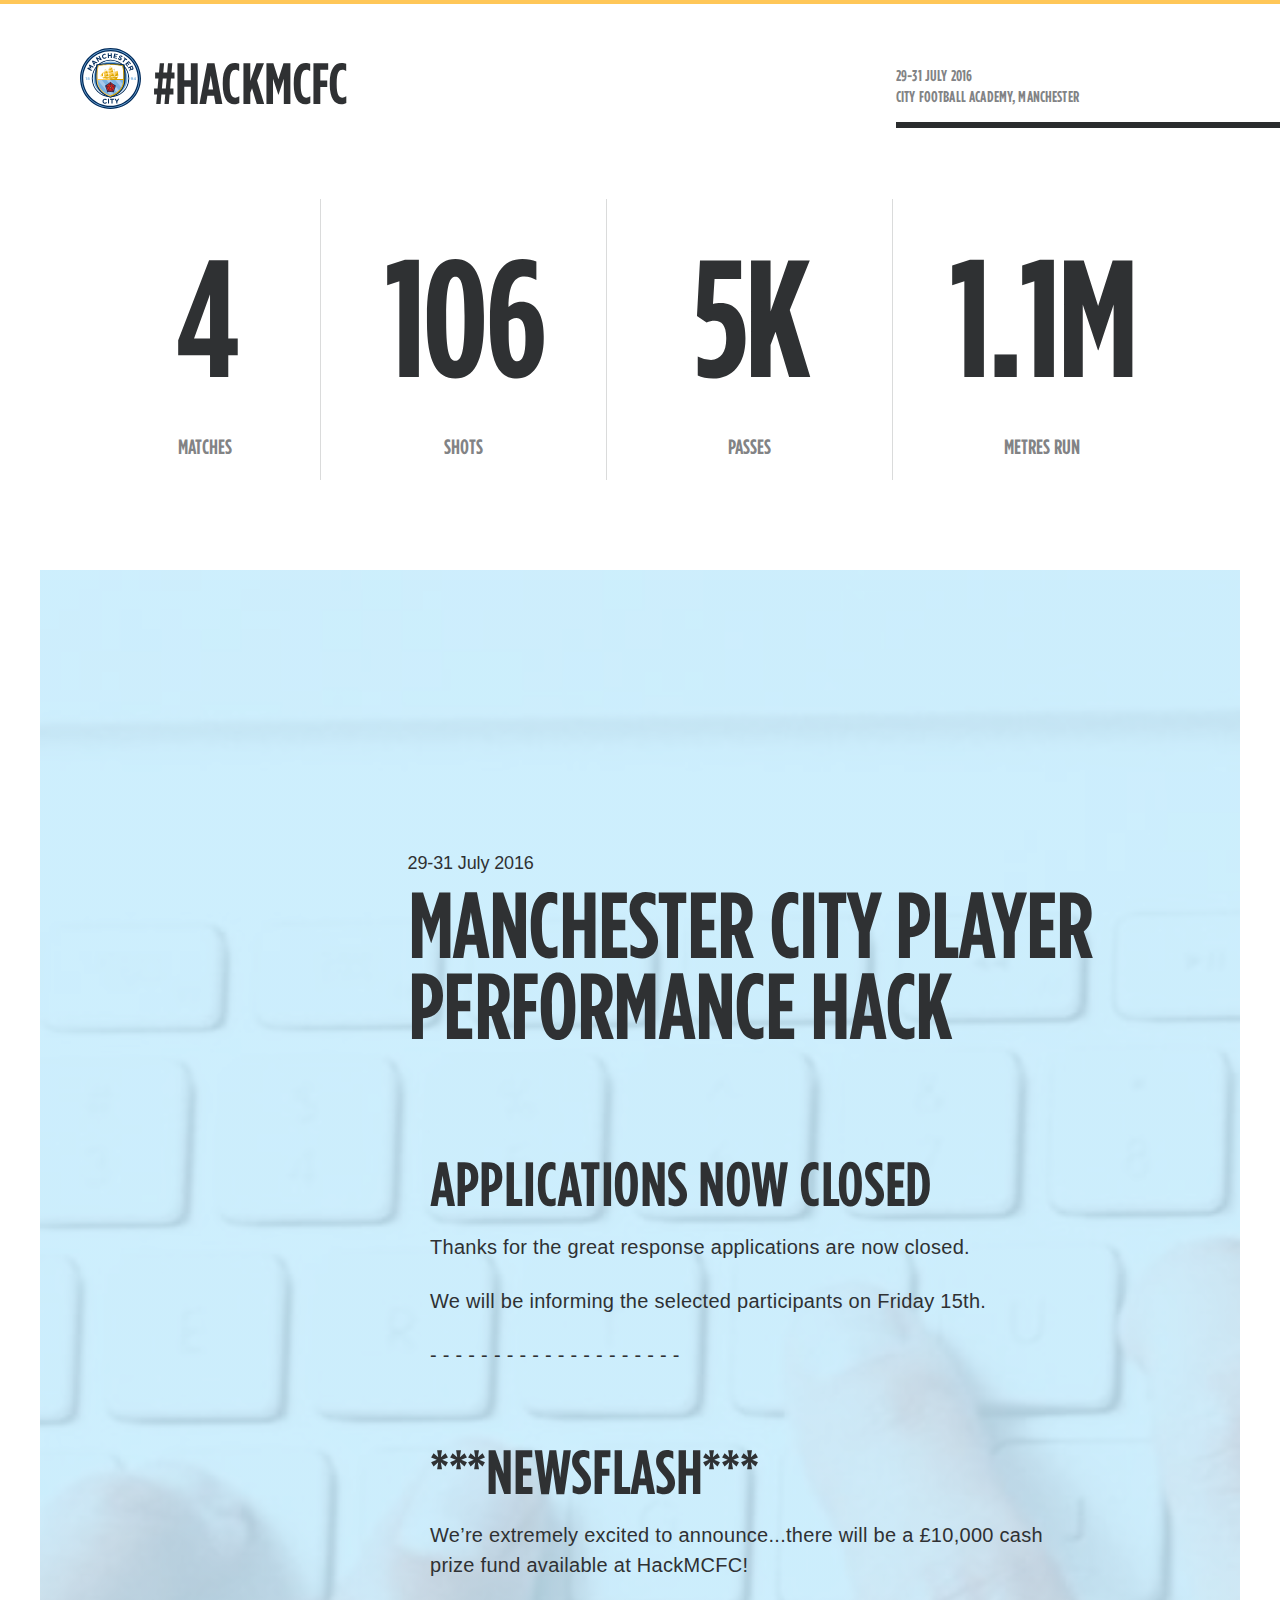
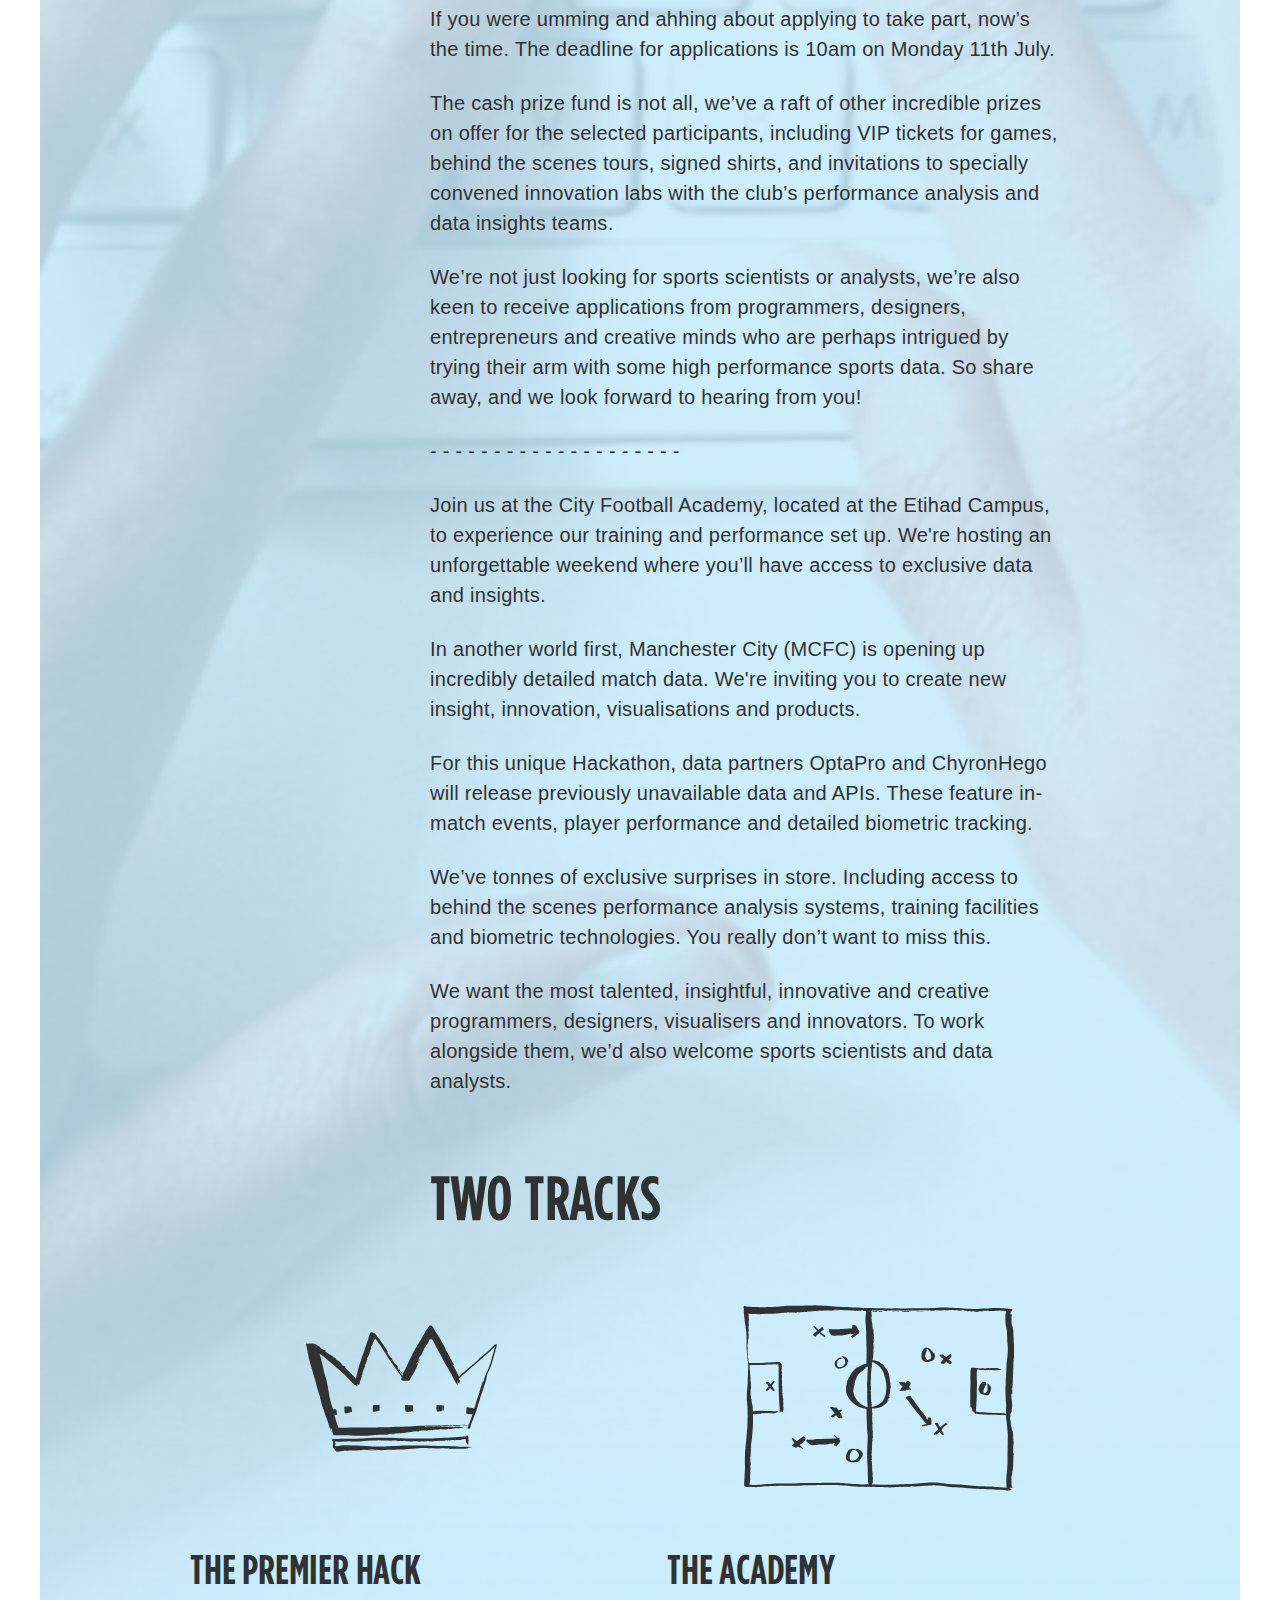
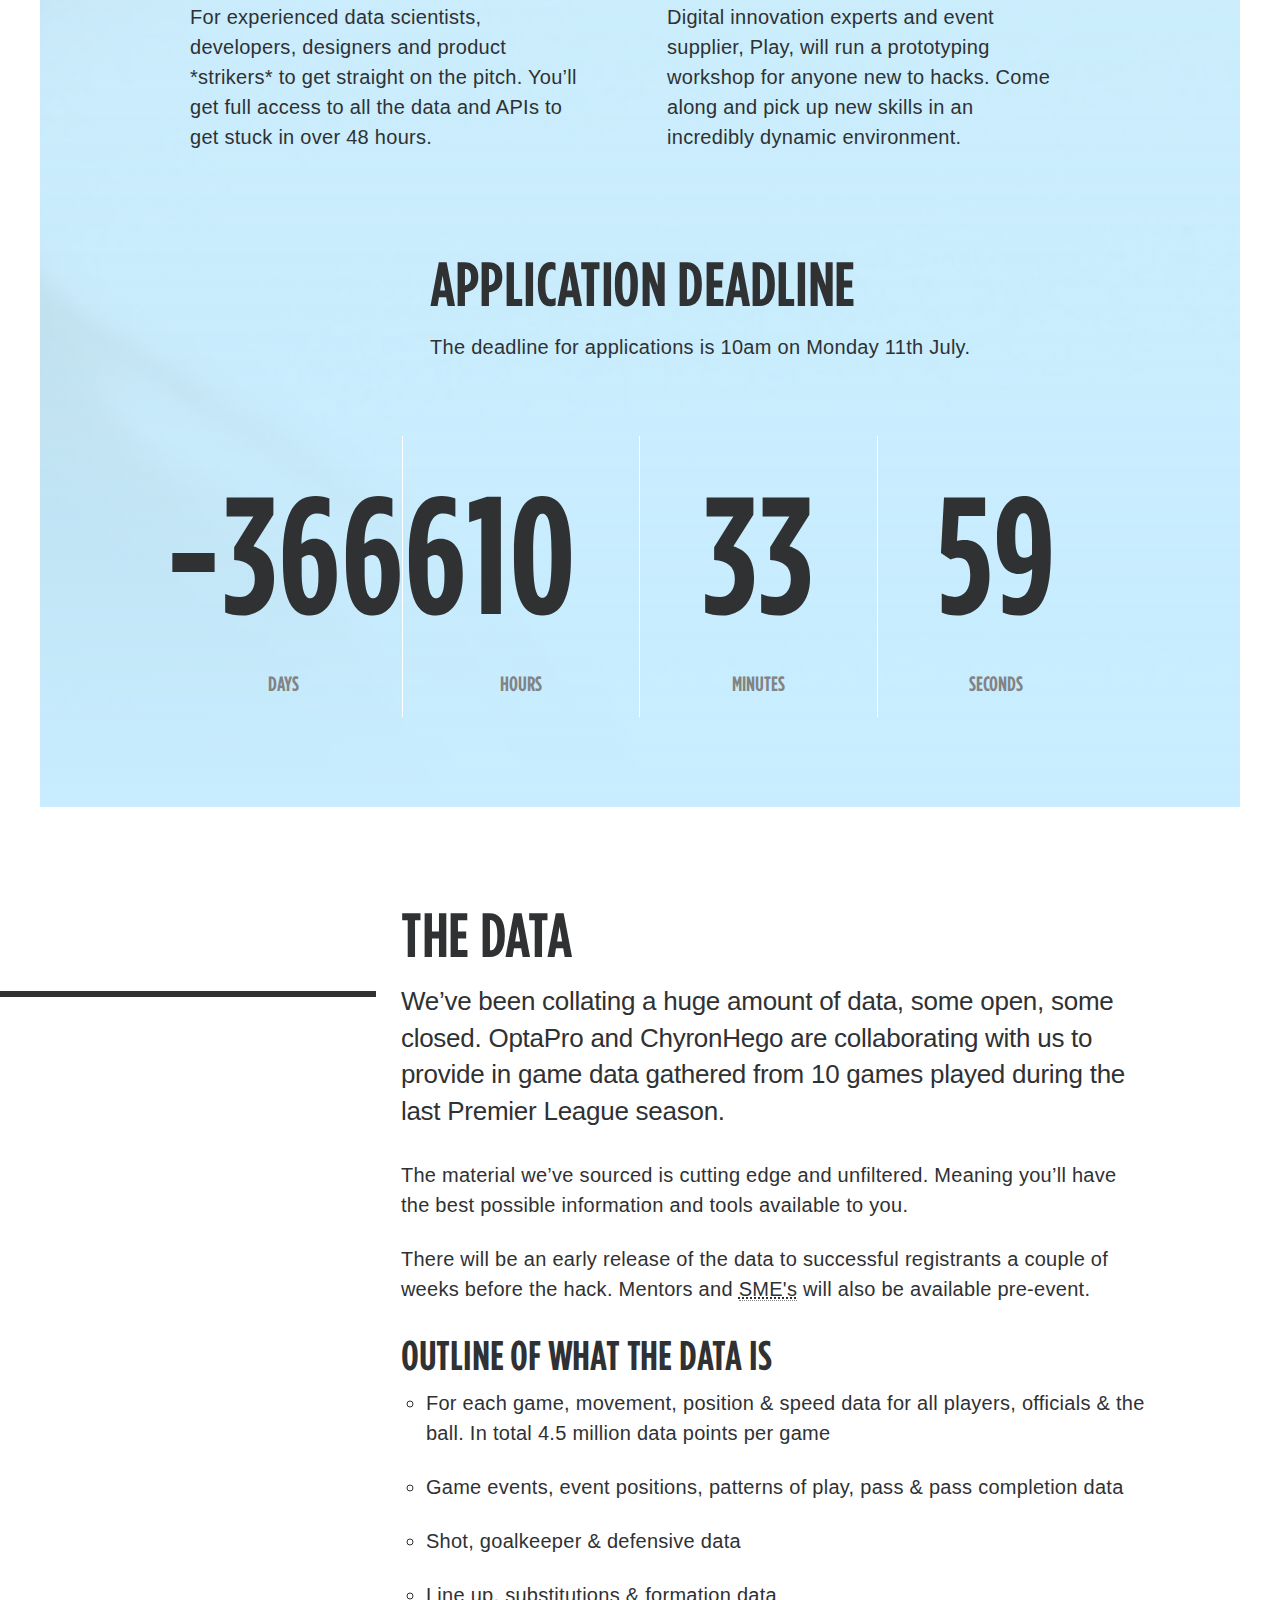
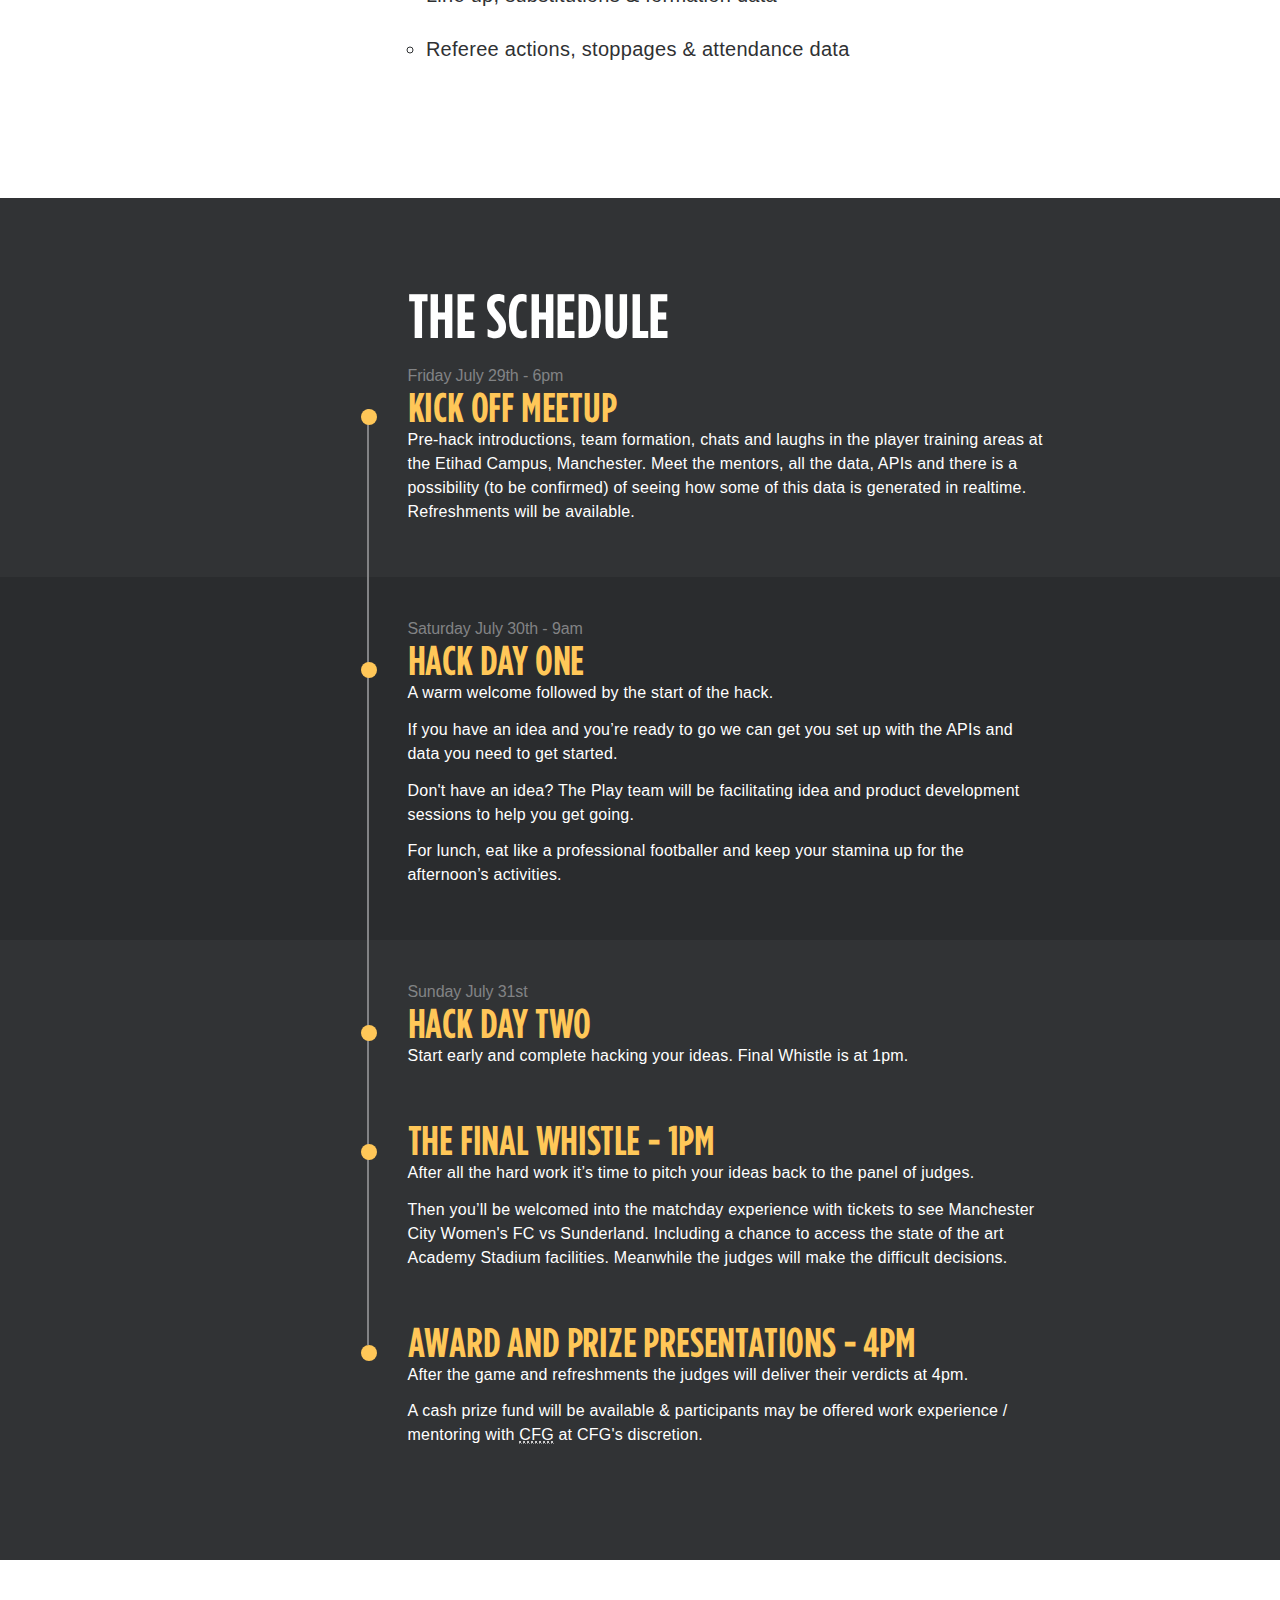
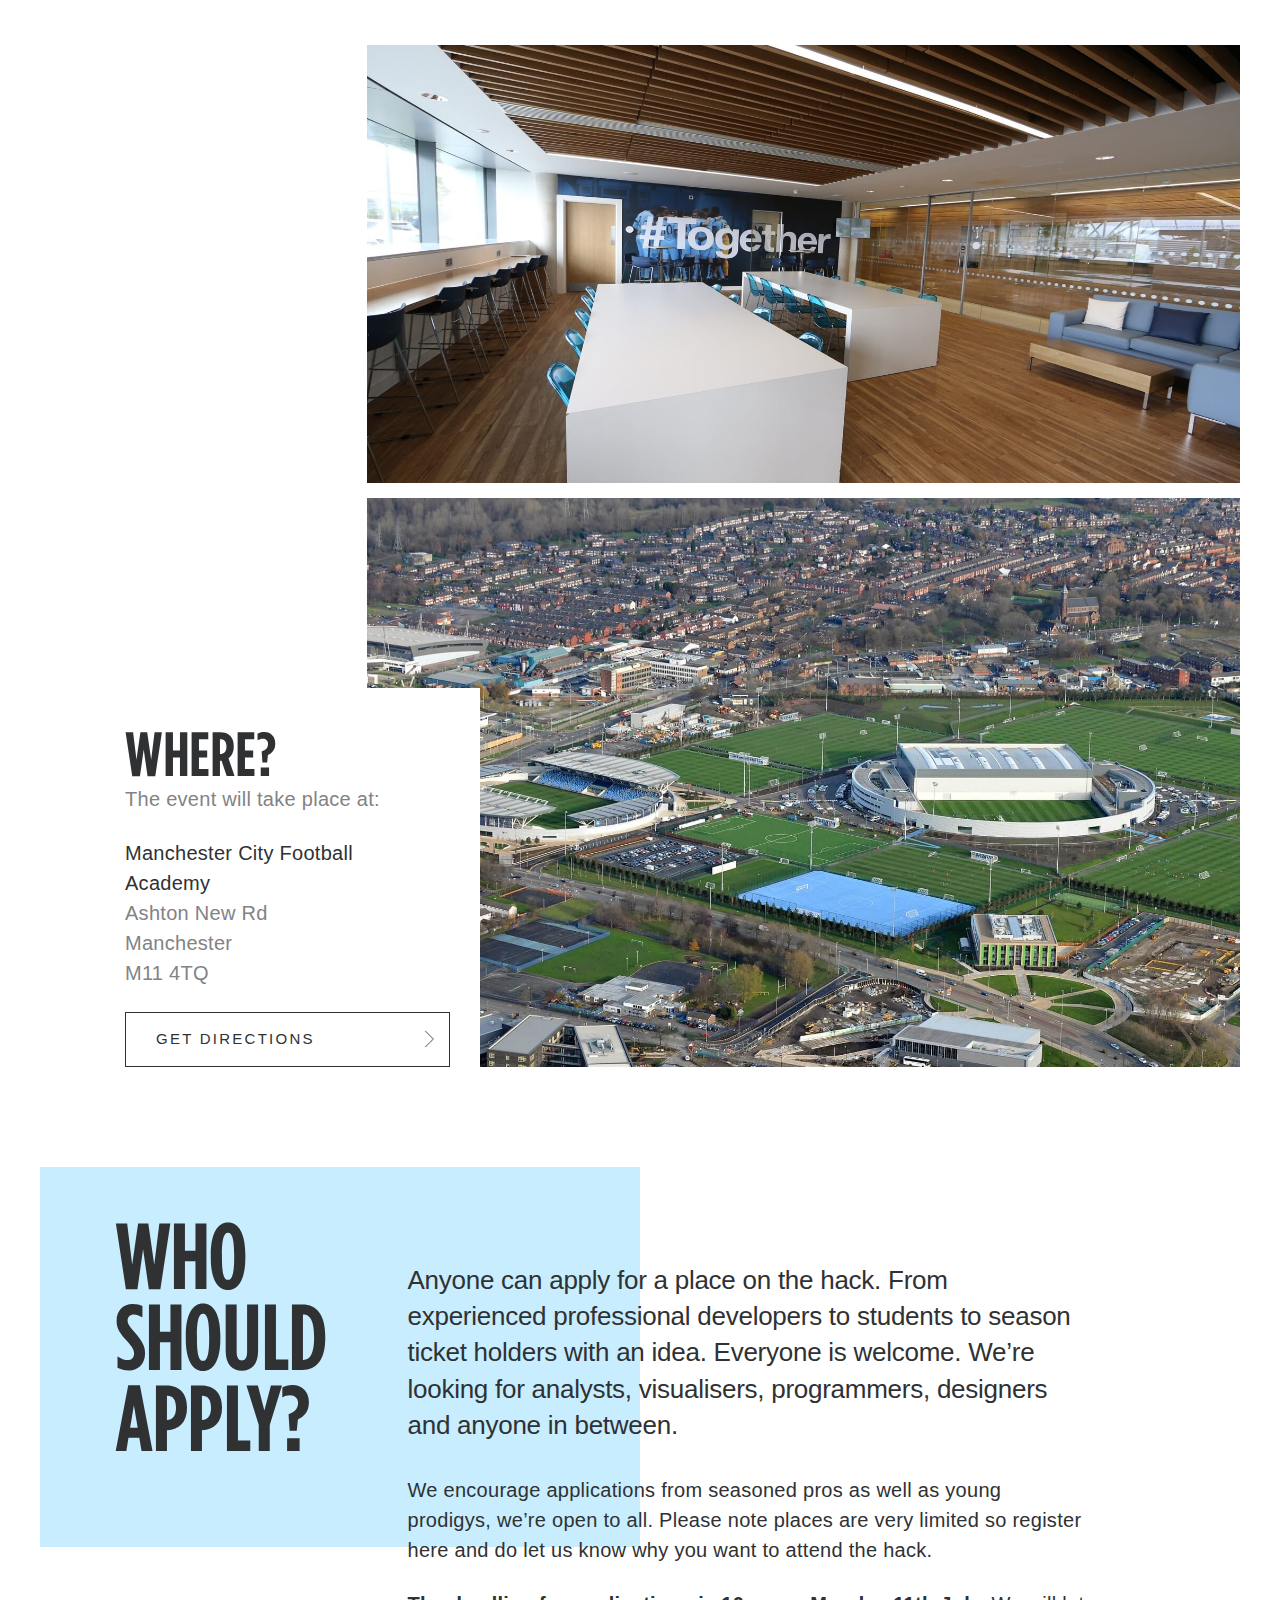
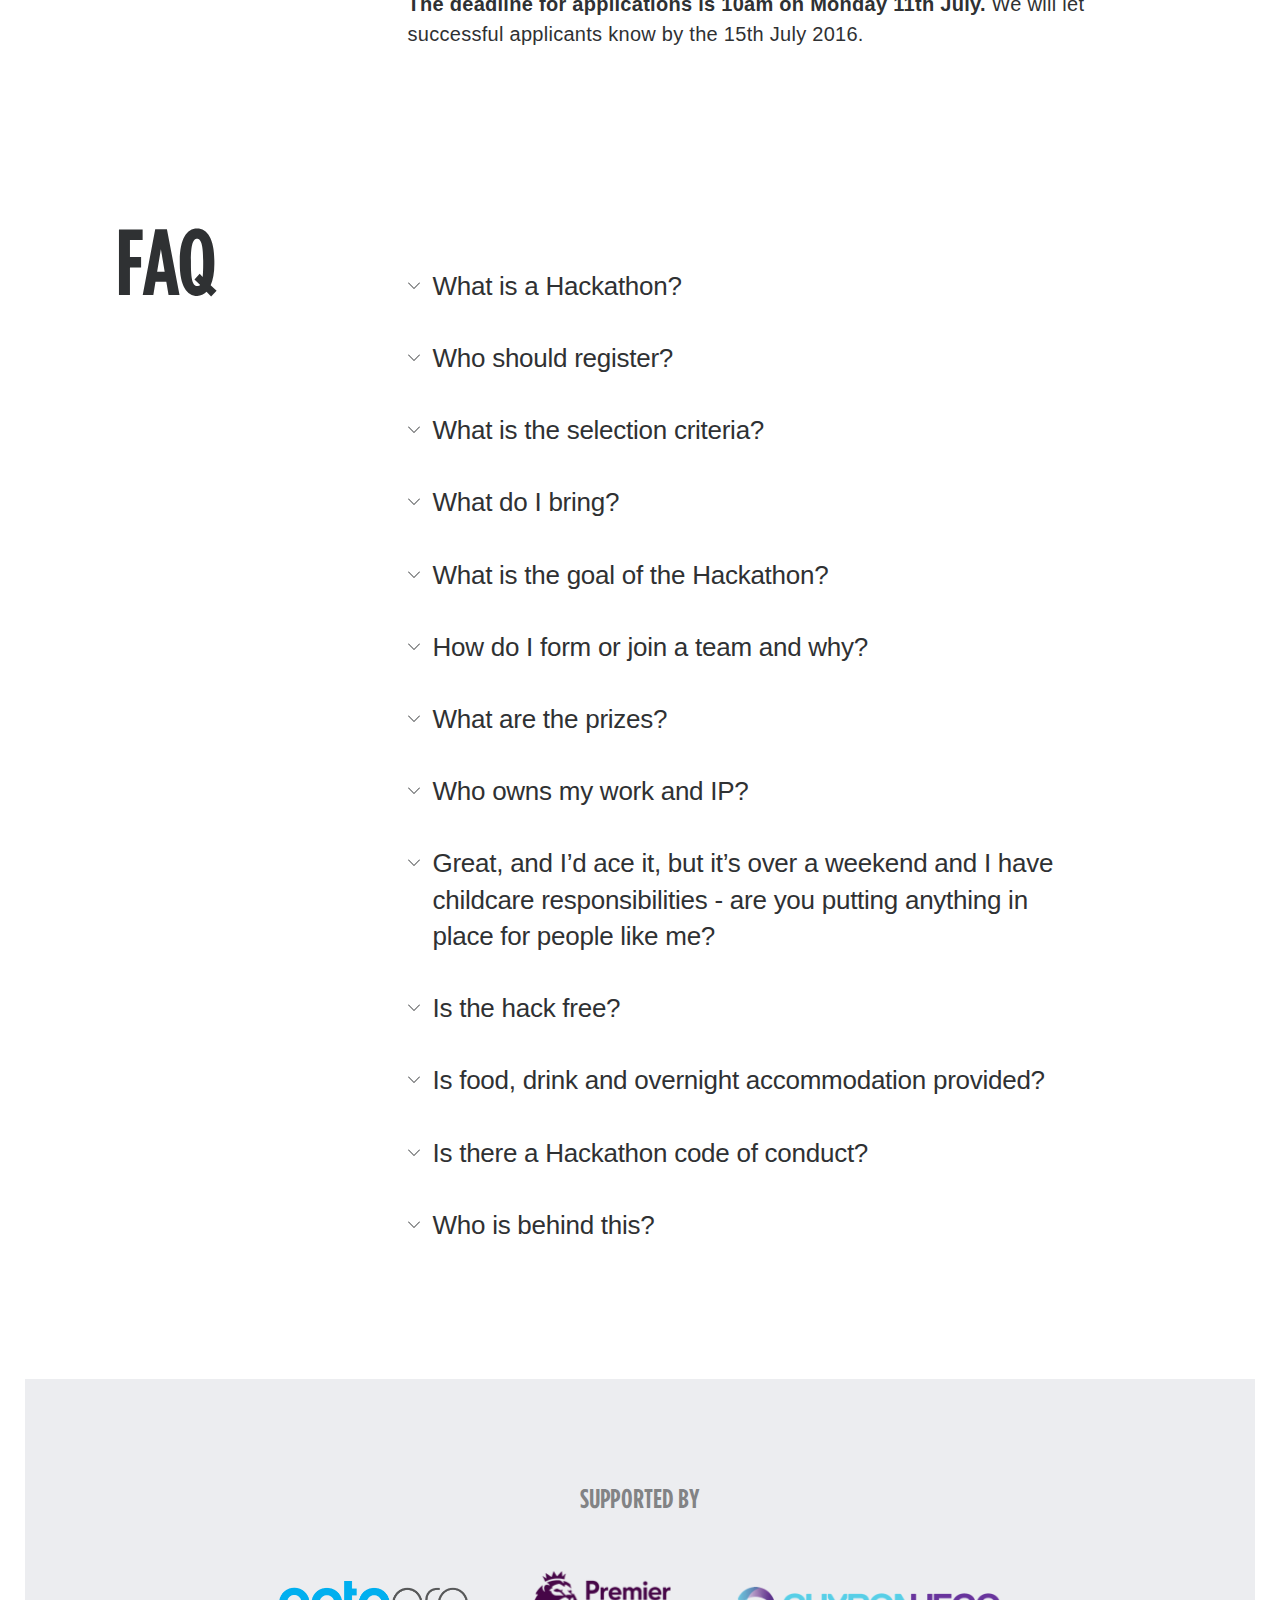
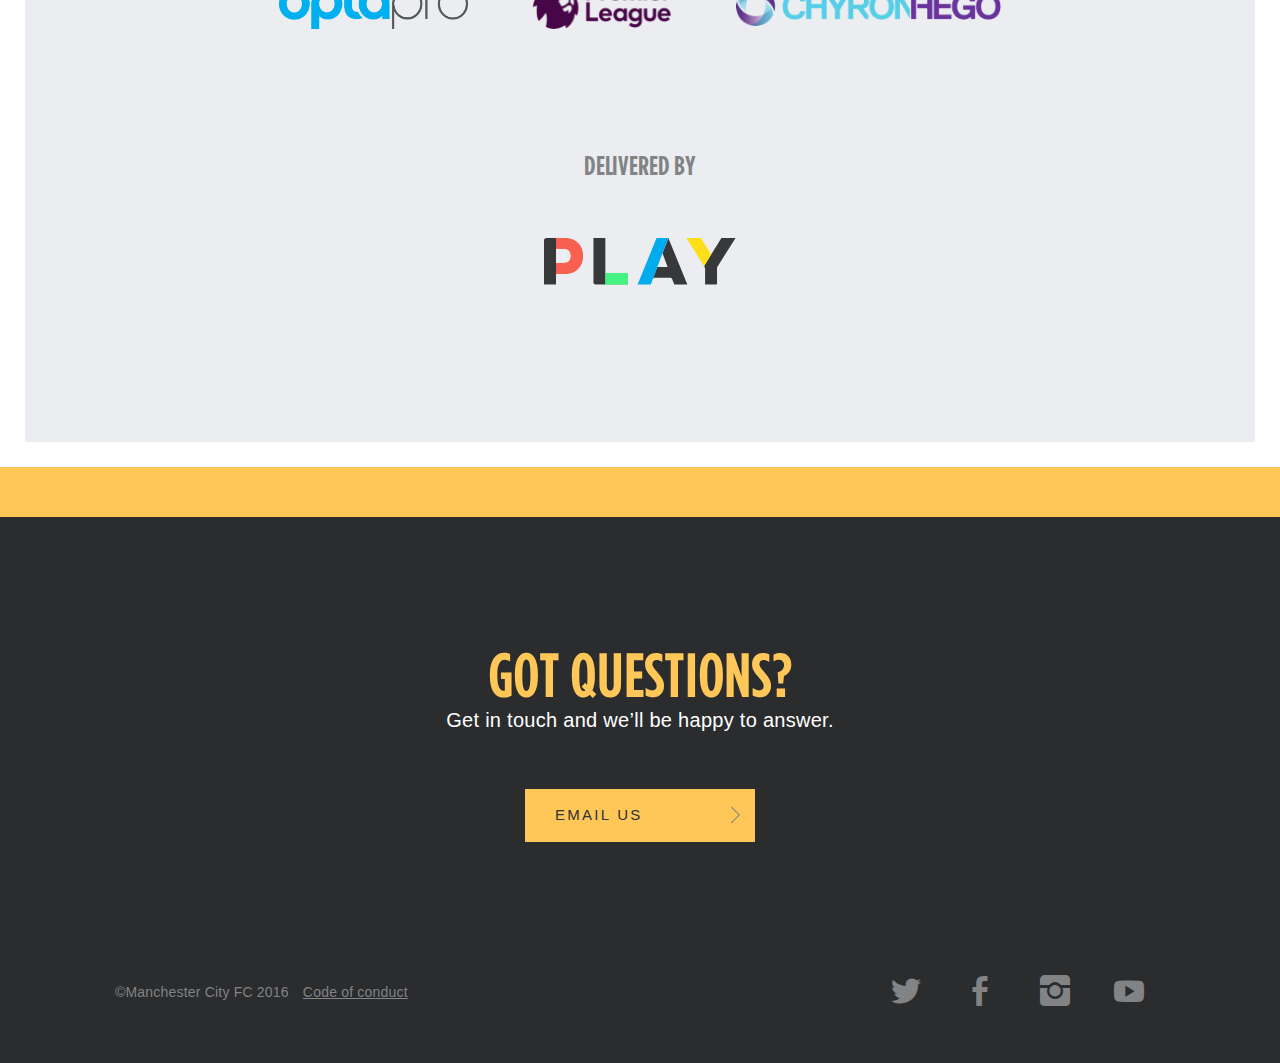
==== player-performance-data-july-2016/index.html @ 62f4e2bb "First pass of all content" ====
<!DOCTYPE html>
<!--[if lt IE 7]> <html class="no-js lt-ie9 lt-ie8 lt-ie7" lang="en"> <![endif]-->
<!--[if IE 7]>    <html class="no-js lt-ie9 lt-ie8" lang="en"> <![endif]-->
<!--[if IE 8]>    <html class="no-js lt-ie9" lang="en"> <![endif]-->
<!--[if IE 9]>    <html class="no-js lt-ie10" lang="en"> <![endif]-->
<!--[if gt IE 9]><!--> <html class="no-js" lang="en"> <!--<![endif]-->
    <head>
  <meta charset=utf-8>
  <meta http-equiv=X-UA-Compatible content="IE=edge">
  <meta name=viewport content="width=device-width,initial-scale=1">
  <title>#HACKMCFC - Player Performance Hack by Manchester City Football Club</title>
  <meta name=description content="HACKMCFC is the first performance data hack with OptaPro, ChyronHego and the Premier League.">
  <meta name=keywords content="MCFC, Manchester City, Hack Day, Hack, Performance Sports Data, OptaPro">
  <link rel="stylesheet" type="text/css" href="css/global.css" />
  <link rel="shortcut icon" href="img/favicon.ico" /><link rel="mask-icon" href="img/favicon.svg" color="#FC250E">
  <meta property="og:site" content="hackmcfc.co.uk" />
  <meta property="og:title" content="#HACKMCFC 29-31 July 2016" />
  <meta property="og:description" content="Manchester City football club's first player performance data hack, in partnership with OptaPro, ChyronHego and the Premier League." />
  <meta property="og:image" content="http://www.hackmcfc.co.uk/img/hackmcfc-fb-new.jpg" />
  <meta property="og:image:width" content="1200" />
  <meta property="og:image:height" content="630" />
  <meta property="og:url" content="http://www.hackmcfc.co.uk" />
  <meta property="og:type" content="website" />
  <meta name="twitter:card" content="summary_large_image" />
  <meta name="twitter:site" content="@citygeeks" />
  <meta name="twitter:title" content="#HACKMCFC 29-31 July 2016" />
  <meta name="twitter:description" content="Manchester City football club's first player performance data hack, in partnership with OptaPro, ChyronHego and the Premier League." />
  <meta name="twitter:image" content="http://www.hackmcfc.co.uk/img/hackmcfc-tw-new.jpg" />
  <meta name="twitter:url" content="http://www.hackmcfc.co.uk" />
</head>
<body>
  <script>
    (function(i,s,o,g,r,a,m){i['GoogleAnalyticsObject']=r;i[r]=i[r]||function(){
    (i[r].q=i[r].q||[]).push(arguments)},i[r].l=1*new Date();a=s.createElement(o),
    m=s.getElementsByTagName(o)[0];a.async=1;a.src=g;m.parentNode.insertBefore(a,m)
    })(window,document,'script','https://www.google-analytics.com/analytics.js','ga');
    ga('create', 'UA-79673150-1', 'auto');
    ga('send', 'pageview');
  </script>

<header role="banner" id="header">
  <!--<a class="button but-yellow" href="apply.html">
    <span class="button-text">Register <span>here</span></span>
  </a>-->
	<div class="header-inner">
  	<div class="logo">
      <svg width="218" height="218" viewBox="0 0 218 218" xmlns="http://www.w3.org/2000/svg"><g fill="none" fill-rule="evenodd"><path d="M109.102.102C49.127.102.307 48.922.307 108.898c0 59.975 48.82 108.795 108.795 108.795 59.976 0 108.796-48.82 108.796-108.795 0-59.976-48.82-108.796-108.796-108.796" fill="#002A5A"/><path d="M206.537 108.898c0-53.835-43.65-97.486-97.486-97.486-53.83 0-97.48 43.65-97.48 97.486 0 53.834 43.65 97.486 97.49 97.486 53.89 0 97.49-43.652 97.49-97.486" fill="#FFF"/><path d="M171.125 108.898c0-34.287-27.787-62.023-62.074-62.023-34.28 0-62.02 27.787-62.02 62.023 0 34.286 27.79 62.073 62.02 62.073 34.29 0 62.08-27.78 62.08-62.07" fill="#7AB2E1"/><path d="M109.102 45.698c-34.85 0-63.2 28.35-63.2 63.2s28.35 63.25 63.2 63.25 63.25-28.35 63.25-63.25c-.05-34.85-28.4-63.2-63.25-63.2m0 130.186c-36.896 0-66.986-30.04-66.986-66.986 0-36.948 30.04-66.987 66.986-66.987 36.948 0 66.987 30.04 66.987 66.99-.06 36.95-30.09 66.99-66.99 66.99" fill="#002A5A"/><path fill="#7AB2E1" d="M22.005 106.544l-1.79.41-.462-1.792 2.917-.87h1.535v10.184h-2.2m10.08-7.216c0-.665-.51-1.228-1.432-1.228-.92 0-1.433.563-1.433 1.177v.05c0 .71.563 1.22 1.433 1.22.87 0 1.433-.51 1.433-1.23m.307 4.24c0-.82-.716-1.28-1.74-1.28-1.023 0-1.74.46-1.74 1.23 0 .71.665 1.28 1.74 1.28 1.075.05 1.74-.51 1.74-1.23m-5.63.2c0-1.28.564-2 1.638-2.46-.76-.46-1.27-1.13-1.27-2.2V107c0-1.535 1.44-2.763 3.53-2.763 2.15 0 3.53 1.23 3.53 2.763v.05c0 1.076-.51 1.74-1.28 2.202 1.03.512 1.64 1.177 1.64 2.405v.053c0 1.894-1.63 2.968-3.89 2.968-2.25-.05-3.89-1.226-3.89-2.966m160.43-4.042c0-.92-.66-1.59-1.79-1.59-1.07 0-1.74.61-1.74 1.532v.05c0 .922.67 1.536 1.74 1.536 1.13-.05 1.79-.666 1.79-1.536m-.05 2.66c-.51.41-1.17.716-2.04.716-2.2 0-3.63-1.226-3.63-3.273v-.05c0-2.047 1.59-3.53 3.84-3.53 1.39 0 2.15.306 2.92 1.073.72.717 1.18 1.843 1.18 3.787v.053c0 3.277-1.53 5.53-4.4 5.53-1.48 0-2.46-.515-3.33-1.18l1.18-1.69c.72.615 1.38.87 2.2.87 1.59 0 2-1.43 2.1-2.3m9.42.153v-3.12l-2.66 3.13h2.66zm0 1.79h-4.97l-.35-1.58 5.53-6.45h1.89v6.19h1.39v1.79h-1.38v2.2h-2.1v-2.15z"/><path d="M109.102 48c-33.57 0-60.896 27.33-60.896 60.9s27.326 60.896 60.896 60.896S170 142.468 170 108.898 142.67 48 109.1 48m0 124.148c-34.85 0-63.25-28.35-63.25-63.25 0-34.85 28.35-63.25 63.25-63.25 34.85 0 63.25 28.35 63.25 63.25-.05 34.9-28.4 63.25-63.25 63.25" fill="#FFF"/><path d="M107.925 54.5c-31.216 0-49.23 4.094-49.23 4.094s-7.214 27.327-3.12 62.38c1.74 14.688 13.663 46.364 53.323 57.162 39.608-10.798 51.583-42.474 53.27-57.16 4.095-35.055-3.12-62.382-3.12-62.382s-18.013-4.094-49.23-4.094h-1.893z" fill="#002A5A"/><path d="M156.745 112.787c-.358 10.644-1.996 42.423-47.847 59.873-45.494-16.99-47.9-49.843-47.9-59.873h95.747z" fill="#A8C9EB"/><path d="M155.415 111.047c1.228-26.303-3.224-47.694-3.224-47.694S135.1 60.078 109 60.078c-26.15 0-43.498 3.633-43.498 3.633s-4.76 21.45-3.48 47.34h93.393z" fill="#FFF"/><path d="M110.33 171.74l-48.41-58.493c-1.74 12.026 8.034 47.592 48.41 58.492m-33.98-58.91l44.778 54.04c4.555-2.15 7.83-4.3 11.054-6.86l-39.097-47.18H76.35zm31.115.05l33.058 39.91c3.224-3.69 5.987-7.01 7.932-10.54l-24.308-29.38h-16.682zm48.512 0l-16.53-.06 13.87 16.73c2.353-5.17 2.66-13.82 2.66-16.69" fill="#7AB2E1"/><path d="M128.446 134.792c-.154-.41-.41-.666-.82-.82l-2.762-.972c-.256-.102-.512-.05-.717 0-.204-.972-.767-1.842-1.586-2.405-.1-.05-.2-.153-.3-.204-.2-.15-.36-.25-.61-.3-.35-.15-.71-.25-1.07-.36-.82-.25-1.58-.51-2.61-1.22-.92-.66-1.38-1.33-1.79-1.89-.1-.15-.2-.3-.31-.41-.25-.41-.61-.76-1.02-1.07-.72-.51-1.53-.76-2.4-.76-.2 0-.36.05-.56.05v-.05c.05-.36-.05-.71-.26-.97l-1.69-2.3c-.25-.3-.61-.51-1.02-.51-.41 0-.82.21-1.02.51l-1.79 2.31c-.2.31-.31.67-.25 1.03-.15 0-.31-.05-.41-.05-.87 0-1.69.26-2.4.77-.1.05-.2.16-.25.26-.21.15-.36.31-.51.46-.25.31-.46.61-.66.87-.51.72-.97 1.33-1.99 2.1-.92.67-1.69.92-2.35 1.13-.15.05-.35.11-.51.16-.51.11-.97.31-1.38.62-.82.56-1.38 1.48-1.59 2.46-.3-.1-.56-.15-.87-.05l-2.71.92c-.41.1-.66.41-.82.82-.1.41-.05.82.16 1.13l1.64 2.4c.21.26.46.46.77.51-.46.93-.51 2-.2 2.97.05.1.1.21.1.36.05.21.15.41.31.62l.62.92c.51.72.97 1.33 1.38 2.56.36 1.13.36 1.84.31 2.56v.51c-.05.51.06 1.03.21 1.49.31.97.97 1.74 1.84 2.25-.1.2-.2.41-.15.61v2.87c0 .41.21.77.51 1.03.31.25.77.31 1.13.2l2.82-.82c.26-.05.47-.25.62-.41.82.77 2 1.18 3.12 1.08.21 0 .46-.05.67-.1.41-.1.72-.2 1.08-.3.81-.26 1.58-.51 2.86-.51 1.178 0 1.89.25 2.56.51l.46.15c.46.203.97.305 1.48.305 1.02 0 2.047-.41 2.76-1.124.15.205.358.36.56.41l2.76.87c.41.1.82.05 1.13-.154.36-.25.51-.61.56-1.02l.05-2.87c0-.202-.05-.46-.153-.61.87-.46 1.535-1.28 1.84-2.258.05-.1.05-.25.1-.36.05-.2.104-.41.104-.66.05-.41.05-.77.05-1.13 0-.87 0-1.69.41-2.87.356-1.122.817-1.685 1.28-2.3.1-.153.2-.255.305-.41.31-.41.56-.82.72-1.33.36-1.023.26-2.1-.252-3.07.25-.102.46-.204.61-.46l1.69-2.354c.355-.41.46-.82.304-1.23" fill="#002A5A"/><path d="M107.414 140.984c0-.87.716-1.587 1.637-1.587.93 0 1.64.717 1.64 1.587s-.71 1.637-1.64 1.637c-.92 0-1.63-.71-1.63-1.63" fill="#FDCA50"/><path d="M99.942 139.04c-.972.306-1.484 1.33-1.177 2.302 0 .102.05.204.154.307.05.05.05.1.1.1 0 0 0 .05.05.05.36.51.87 1.02 1.17 2.04.36 1.07.2 1.69.25 2.3 0 .2 0 .41.1.61.3.97 1.33 1.48 2.3 1.17.25-.1.46-.21.66-.36.1-.05.15-.15.2-.21 0 0 3.07-4.2 3.17-4.35.15-.2 0-.36-.1-.51-.11-.1-.31-.46-.36-.67-.1-.26-.1-.56-.1-.77 0-.21 0-.36-.21-.46-.21-.05-3.74-1.23-4.92-1.59-.46-.1-.92-.16-1.33 0m-2.4 2.3c-.36-1.13.25-2.36 1.38-2.77.15-.05.15-.21.05-.26-1.18-.46-2.15-.77-3.18-.46-1.49.46-2.25 1.99-1.79 3.42.05.1.05.15.1.26.05.1.1.25.2.41.56.97 1.38 1.64 1.94 3.38.46 1.43.31 2.35.36 3.17-.05.36 0 .72.1 1.07.46 1.43 2.05 2.25 3.48 1.74.97-.36 1.59-1.18 2.3-2.2.05-.11-.05-.21-.16-.16-1.13.36-2.41-.26-2.77-1.38-.31-.87.1-2.2-.25-3.28-.36-1.03-1.54-2.15-1.79-2.97m10.59-9.52c-.62-.82-1.74-.97-2.56-.41-.1.05-.21.1-.26.26-.05.05-.05.1-.1.1l-.05.05c-.41.51-.72 1.13-1.59 1.74-.92.67-1.54.72-2.1.97-.2.05-.41.15-.56.25-.82.61-1.03 1.74-.41 2.56.15.2.36.36.56.51.1.05.16.1.26.1l5.12 1.64c.25.05.36-.1.46-.2.1-.1.36-.41.56-.56.21-.16.51-.31.72-.31.21-.05.36-.1.36-.36V133c-.05-.41-.15-.87-.41-1.23m-2.97-1.583c.97-.72 2.35-.513 3.07.46.1.15.26.1.26-.05.05-1.23.05-2.253-.51-3.123-.87-1.225-2.61-1.48-3.84-.61-.11.05-.16.1-.21.202-.1.1-.21.15-.36.31-.72.813-1.13 1.79-2.66 2.86-1.23.87-2.15 1.024-2.92 1.28-.36.102-.67.255-.98.46-1.23.87-1.54 2.61-.62 3.84.62.82 1.64 1.124 2.82 1.482.103.05.154-.105.103-.207-.715-.97-.51-2.35.46-3.02.72-.51 2.15-.56 3.07-1.28.92-.61 1.59-2.04 2.305-2.61m12.39 7.12c.61-.82.41-1.94-.41-2.51-.05-.05-.15-.15-.31-.2-.05 0-.104-.05-.155-.05h-.05c-.61-.21-1.28-.31-2.15-.97-.92-.66-1.18-1.23-1.59-1.69-.1-.15-.26-.36-.46-.46-.82-.61-1.94-.41-2.56.41-.15.21-.25.46-.31.67 0 .1-.05.21-.05.31v5.32c0 .26.21.31.36.36.15.05.51.21.72.36.2.16.41.36.51.56.1.16.2.31.46.21.2-.1 3.78-1.18 4.91-1.58.41-.15.82-.36 1.073-.72m.61-3.27c.974.72 1.18 2.05.514 3.02-.104.15 0 .25.15.2 1.178-.3 2.2-.61 2.816-1.48.92-1.18.617-2.92-.61-3.84-.1-.05-.154-.1-.26-.16-.1-.1-.252-.15-.41-.2-1.02-.41-2.1-.51-3.58-1.58-1.23-.87-1.64-1.69-2.15-2.35-.15-.31-.41-.57-.72-.77-1.23-.87-2.97-.616-3.84.61-.61.87-.61 1.89-.51 3.12 0 .1.15.15.21.05.716-.97 2.1-1.175 3.07-.46.77.51 1.23 1.84 2.15 2.51.82.61 2.404.82 3.17 1.33m-3.02 13.92c.975.305 2-.21 2.306-1.18.05-.1.05-.204.1-.36v-.204c0-.66-.1-1.33.26-2.35.36-1.07.82-1.48 1.176-1.992.16-.15.26-.36.31-.56.31-.97-.2-1.99-1.17-2.3-.26-.05-.51-.1-.77-.05-.1 0-.2 0-.308.05l-5.12 1.69c-.26.1-.208.31-.208.46 0 .157-.05.51-.1.77-.106.26-.21.51-.36.67-.156.16-.26.31-.1.46.15.158 2.3 3.17 3.02 4.15.2.31.56.615.97.77m3.32-.46c-.36 1.124-1.59 1.74-2.77 1.38-.153-.05-.255.05-.204.204.67 1.02 1.28 1.89 2.307 2.2 1.43.51 3.02-.31 3.48-1.74.05-.1.05-.21.05-.26.05-.1.05-.26.1-.46.103-1.13-.15-2.15.41-3.89.46-1.437 1.125-2.1 1.59-2.767.2-.26.41-.564.51-.92.46-1.435-.31-3.02-1.79-3.43-1.028-.31-2 .05-3.177.46-.106.05-.106.15.05.2 1.174.36 1.79 1.59 1.43 2.77-.307.87-1.38 1.74-1.74 2.816-.256.97.05 2.56-.256 3.43m-14.22 1.38c0 1.02.82 1.84 1.84 1.84.1 0 .2 0 .352-.05.06 0 .11-.05.16-.05h.05c.62-.208 1.23-.51 2.31-.51 1.122 0 1.69.302 2.25.46.202.05.41.1.663.1 1.025 0 1.84-.82 1.84-1.848 0-.25-.05-.51-.15-.71-.05-.1-.1-.2-.15-.253 0 0-3.07-4.194-3.176-4.3-.15-.2-.36-.1-.46-.05-.15.05-.51.156-.77.156s-.57-.05-.77-.16c-.21-.1-.36-.15-.51.05-.11.157-2.36 3.176-3.02 4.148-.26.31-.46.716-.46 1.176m1.48 3.02c-1.23 0-2.2-.974-2.2-2.15 0-.154-.16-.256-.26-.103-.77.98-1.382 1.79-1.433 2.87-.05 1.49 1.23 2.71 2.76 2.71h.31c.15 0 .302 0 .46-.05 1.07-.25 1.99-.76 3.84-.76 1.53 0 2.35.41 3.17.67.31.156.662.207 1.02.207 1.533 0 2.76-1.23 2.76-2.71 0-1.02-.67-1.89-1.437-2.87-.1-.1-.2 0-.2.1 0 1.18-.98 2.15-2.2 2.15-.93 0-2.1-.77-3.23-.77-1.076-.1-2.46.72-3.38.72m16.17-15.146c1.03-.05 1.95.2 2.717.82l1.59-2.2-2.61-.923c-.203.92-.82 1.74-1.69 2.302m-4.91 15.05c.36.97.41 1.89.05 2.81l2.61.82.05-2.71c-.92.05-1.89-.26-2.71-.92m-15.963 0c-.82.61-1.74.97-2.66.92v2.71l2.66-.77c-.36-.87-.36-1.89 0-2.87m-5.02-15.04c-.87-.56-1.433-1.33-1.74-2.25l-2.56.87 1.536 2.25c.72-.615 1.69-.92 2.77-.87m13.02-9.52c-.26-.97-.87-1.84-1.69-2.3l1.69-2.15 1.64 2.15c-.82.563-1.386 1.33-1.64 2.303" fill="#E42313"/><path d="M124.3 84.795l11.208-3.838s-.972 4.657-.665 8.29c.358 4.657 3.02 8.24 3.02 8.24l-13.818 4.758.256-17.45z" fill="#FDCA50"/><path d="M137.862 97.486s-2.456-3.53-2.866-7.625c-.307-3.07 0-5.73.512-8.9-.512 2.15-2.303 8.14-7.318 13.72-2.047 2.26-2.917 4.2-3.326 5.58l-.256-26.4s-2.66.92-2.917 1.03c-.3.1-.46.31-.46.41 0 .16-.15.26-.3.31-.2.05-1.74.61-2.81.97-.2.05-.1.26 0 .26 1.28-.05 3.07-.2 3.28-.2.26-.05.36-.15.41-.36v-.05c.05-.2.21-.36.41-.36.15 0 1.13-.1 1.74-.2l-.25 28.4h1.28V102l12.9-4.506z" fill="#DAA500"/><path d="M88.172 102.962s-2.098-1.536-2.66-4.453c-.564-2.97.92-4.71.92-4.71l13.56-4.66s-.817 2.71-.05 5.78c1.024 3.89 3.07 6.5 3.07 6.5s-4.963-.92-9.825-.31c-4.554.56-5.015 1.84-5.015 1.84m-15.66-3.38s1.69-4.61 6.654-9.67c3.735-3.79 6.243-4.97 6.243-4.97s-2.21 3.12-3.13 8.29c-.57 3.17.05 7.21.05 7.21s-2.56-.51-5.48-.82c-2.41-.31-4.35-.05-4.35-.05" fill="#FDCA50"/><path d="M85.41 84.948s-2.15 3.122-3.072 8.29c-.562 3.173.052 7.216.052 7.216s-.666-.154-2.098-.46c-6.09-1.382 5.117-15.046 5.117-15.046m7.98 3.736l-.1-12.23h-.06c-.31.102-2.66.92-2.92.972-.31.102-.46.307-.46.41 0 .153-.11.255-.31.306-.21.05-1.74.614-2.82.973-.21.05-.11.255 0 .255 1.22-.05 3.07-.204 3.27-.204.25-.05.36-.154.41-.358v-.052c.05-.204.2-.358.41-.358.15 0 1.07-.102 1.69-.205l-.11 10.44h.97v.05zM109.2 77.63h.92V65.86s-2.66.922-2.916 1.024c-.31.102-.463.307-.463.41 0 .153-.15.255-.3.306-.2.052-1.74.615-2.81.973-.2.05-.1.256 0 .256 1.23-.06 3.07-.21 3.28-.21.26-.05.36-.16.41-.36.05-.21.21-.36.41-.36.15 0 1.02-.11 1.64-.21l-.15 9.93z" fill="#DAA500"/><path d="M106.8 68.624h.05c.257-.05.36-.154.41-.358.05-.154.102-.256.256-.307l-.358-1.03c-.307.1-.41.3-.41.41 0 .15-.102.2-.256.3l.308.97zM89.912 79.166h.05c.257-.05.36-.154.41-.358.052-.154.103-.256.257-.308l-.36-1.023c-.31.102-.41.307-.41.41 0 .153-.1.204-.26.255l.3 1.024zm31.37-2.61h.05c.257-.05.36-.154.41-.358.05-.154.154-.256.256-.307l-.358-1.02c-.307.1-.41.31-.46.41 0 .16-.103.21-.257.31l.36.97z" fill="#FDCA50"/><path d="M103.013 101.426s-2.2-3.172-3.02-6.55c-.716-2.917 0-5.68 0-5.68s-1.432 4.964-4.912 7.676c-2.4 1.893-8.29 3.633-6.9 6.09.21-.36.82-.973 3.23-1.536.31-.05.62-.102.87-.153v4.042h1.28v-4.196c4.45-.52 9.47.3 9.47.3" fill="#DAA500"/><path d="M86.74 92.983s-1.587-.973-1.433-4.043c.204-3.173 1.79-4.555 1.842-4.657l10.54-3.633s-.77 1.586-.26 3.99c.66 2.918 2.5 4.505 2.5 4.505s-5.32.05-10.08 1.74c-2.31.818-3.13 2.098-3.13 2.098" fill="#FDCA50"/><path d="M93.034 86.33c3.07-2.507 4.708-5.68 4.708-5.68s-.41 2.047-.103 3.838c.56 3.07 2.35 4.708 2.35 4.708s-4.3.05-8.96 1.38c-3.07.87-4.05 2.1-4.3 2.51-.97-2.406 3.17-4.197 6.29-6.756" fill="#DAA500"/><path d="M105.11 103.78s-2.916-2.2-3.633-6.243c-.562-3.224 1.587-5.578 1.587-5.578l16.53-5.68s-.922 3.68-.052 7.16c.92 3.94 4.554 8.85 4.554 8.85s-6.857-2-12.793-1.23c-5.68.66-6.192 2.71-6.192 2.71m-3.42-26.2c-.1-2.51 1.64-4.51 1.74-4.61l11.87-4.15s-.76 1.84-.56 3.47c.36 3.02 2.1 4.65 2.1 4.65s-4.65-.26-10.13 1.64c-3.02 1.07-3.32 2.5-3.32 2.5s-1.53-.46-1.69-3.53" fill="#FDCA50"/><path d="M111.098 74.355c2.098-1.842 4.196-5.526 4.196-5.526s-.767 1.84-.563 3.47c.36 3.02 2.1 4.65 2.1 4.65s-5.01-.05-9.87 1.64c-2.1.71-3.37 1.89-3.58 2.5-.76-2.36 4.76-4.15 7.73-6.76" fill="#DAA500"/><path d="M103.422 91.243s-1.74-1.996-2.047-5.015c-.358-3.173 1.535-4.452 1.69-4.555l13.713-4.76s-.358.973-.05 3.788c.306 2.31 2.558 5.48 2.558 5.48s-7.318.21-11.872 1.95c-2.764 1.13-3.992 3.13-3.992 3.13" fill="#FDCA50"/><path d="M112.48 83.31c2.968-2.558 4.298-6.396 4.298-6.396s-.358 2.15 0 3.838c.717 2.968 2.815 5.476 2.815 5.476s-6.346.102-11.002 1.637c-3.02 1.024-4.91 2.815-5.16 3.327-.61-2.508 6.09-5.323 9.06-7.88m11.87 19.188s-3.73-4.81-4.81-9.108c-.71-2.815-.2-6.038.05-7.113-.41 1.48-1.94 6.34-5.57 9.72-3.48 3.22-10.39 4.81-8.9 7.83.26-.51 1.08-1.64 3.84-2.36l-.05 3.89h1.33v-4.15c6.14-.98 14.13 1.28 14.13 1.28" fill="#DAA500"/><path d="M130.75 111.56c.87-.155 1.74-.36 3.018-.667-.102-.05-.153-.102-.205-.153-1.38-1.535-1.125-3.173-.307-3.992 3.07-2.917 3.02-5.015 3.02-5.015s-7.523 1.536-17.4 2.047c-.614.05-2.916 1.024-3.582 1.075-1.33.05-2.763.102-4.196.102-18.627.154-23.847-1.126-29.988-2.303-6.192-1.177-8.904-2.405-8.904-2.405l-.256.66s4.862 1.89 8.393 3.63c.716.36 3.633 4.71 4.605 6.19H62.79c-1.228-25.39 3.685-46.16 3.685-46.16s16.938-3.64 42.423-3.64v-2.71c-27.07 0-45.084 3.84-45.084 3.84s-7.88 27.73-3.685 60.74c1.74 13.76 13.15 39.5 48.66 51.48l1.53-2.2-1.54-2.15c-33.47-11.26-43.24-33.88-44.93-46.83-.36-2.87-.67-5.73-.87-8.5h45.95v-3.89H85.46c.512-1.69 2.2-2.1 4.248-1.64 2.15.51 4.247 1.02 6.243.92 5.07-.26 4.3-1.64 4.76-1.59 5.17.31 7.17 1.58 11.67 1.48 4.15-.05 5.58-1.13 5.94-1.18 5.07-.05 6.96 2.25 12.03 2.71.16.1.26.1.41.1" fill="#FDCA50"/><path d="M153.88 62.125s-17.963-3.838-45.034-3.838V61c25.485 0 42.372 3.632 42.372 3.632s4.913 20.777 3.685 46.16h-22.21c-1.79-1.69-.767-3.94-.153-4.453 2.61-2.36 2.61-3.94 2.61-3.94s-5.988 1.48-15.864 1.94c-.614 0-3.43 1.28-4.094 1.28-1.382.05-3.275.1-4.708.1-12.845 0-19.19-.26-30.346-2.61.205.25.307.36.512.66.05.1 4.912 1.33 4.964 1.43.716.97 1.688 1.69 2.865 2.3 1.79.97 4.45 1.79 6.65 1.89 5.01.3 4.09-1.59 4.55-1.59 5.17-.1 8.49 1.79 13 1.69 4.14-.05 4.24-1.33 4.65-1.39 4.09-.26 8.24 1.53 11.77 2.71h-20.31v3.89h45.8c-.21 2.81-.51 5.63-.87 8.49-1.69 12.95-11.52 35.62-44.93 46.82v4.35c35.51-11.93 46.92-37.67 48.66-51.48 4.3-33.06-3.59-60.8-3.59-60.8" fill="#DAA500"/><path fill="#002A5A" d="M25.894 74.048l1.893-3.53 8.342-.615-4.25-7.215 1.89-3.582 14.94 7.88-1.74 3.276-9.73-5.118 4.14 7.523-.06.102-8.5.81 9.67 5.11-1.69 3.22m12.03-30.44l-5.53-2.1 2.45 5.37 3.07-3.28zm-9.88-3.94l2.35-2.51 17.34 6.4L60 54.23l-3.787-1.49-4.91 5.17L53 61.645l-2.61 2.764-7.42-16.89zm13.36-12.28l2.96-1.79 12.13 4.81-5.37-8.91 3.12-1.9 8.75 14.43-2.71 1.64-12.54-4.97 5.57 9.21-3.17 1.89M79 32.32c-1.33-4.656 1.027-9.415 6.04-10.9 3.07-.87 5.17-.41 7.11.666l-1.53 3.275c-1.59-.77-3.076-1.08-4.66-.62-2.71.77-4.045 3.64-3.226 6.4v.05c.82 2.77 3.37 4.56 6.19 3.74 1.84-.51 2.76-1.58 3.73-3.12l2.92 1.64c-1.125 2.25-2.66 3.89-5.833 4.81-4.81 1.38-9.41-1.28-10.75-5.94m20.22-13.56l3.74-.1.16 6.7 6.86-.2-.15-6.65 3.68-.1.46 16.89-3.73.05-.15-6.75-6.85.16.16 6.81-3.68.11m35.67 1.95l3.12-1.49c.87 1.79 1.95 3.17 3.74 3.99 1.38.61 2.46.46 2.87-.41v-.05c.41-.87.05-1.54-2.2-3.38-2.71-2.2-4.3-3.99-2.92-7.01v-.05c1.28-2.77 4.35-3.58 7.52-2.15 2.25 1.02 3.79 2.61 4.81 4.55l-2.92 1.74c-.92-1.58-1.99-2.76-3.27-3.37-1.28-.61-2.25-.3-2.61.41v.05c-.46 1.03.05 1.64 2.36 3.53 2.71 2.26 3.99 4.2 2.71 6.86v.05c-1.38 3.02-4.5 3.69-7.83 2.15-2.3-1.07-4.3-2.97-5.37-5.42m24.62.97l-4.05-3.12 2.04-2.76 11.1 8.487-2.042 2.71-4.09-3.07-8.14 10.698-2.97-2.25m30.857 23.59c.82 1.64 2.15 2.1 3.43 1.486h.05c1.43-.71 1.64-2.044.82-3.68l-1.64-3.274-4.35 2.2 1.69 3.27zm3.99-10.34l3.48 6.91c.974 1.94 1.18 3.68.667 5.17-.41 1.28-1.39 2.31-2.82 3.02h-.05c-2.45 1.23-4.6.67-6.29-.87l-3.53 6.4-1.95-3.89 3.23-5.68-1.33-2.61-4.81 2.407-1.69-3.326 15.1-7.53zM124.1 30.07l6.245 1.33 1.683-2.97-7.218-1.59.717-3.372 8.85 1.94.664-3.23-12.43-2.71-3.58 16.48 12.59 2.762.67-3.224-8.9-1.944m50.82 12.64l-12.95 10.87 8.24 9.82 2.56-2.093-5.88-7.01 2.71-2.31 4.15 4.96 3.33-1.18-4.97-5.89 2.66-2.2 5.78 6.91 2.56-2.1M80.44 190.06c0-4.914 3.687-8.956 8.957-8.956 3.22 0 5.17 1.074 6.75 2.66l-2.41 2.764c-1.33-1.177-2.66-1.944-4.4-1.944-2.92 0-4.97 2.405-4.97 5.373v.05c0 2.918 2.048 5.374 4.965 5.374 1.94 0 3.17-.76 4.5-1.99l2.405 2.46c-1.79 1.9-3.737 3.07-7.063 3.07-4.963 0-8.75-3.89-8.75-8.85m19.55-8.59h3.787v17.2h-3.78zm12.537 3.48h-5.22v-3.48h14.23v3.48h-5.22v13.67h-3.79m17.25-6.75l-6.6-10.38h4.4l4.15 6.86 4.15-6.86h4.3l-6.6 10.34v6.81h-3.78"/><path d="M109.102 6.857c-56.29 0-102.04 45.8-102.04 102.092 0 56.29 45.8 102.09 102.04 102.09 56.29 0 102.092-45.8 102.092-102.09-.05-56.35-45.852-102.1-102.092-102.1m0 206.38C51.582 213.24 4.76 166.41 4.76 108.9 4.76 51.378 51.582 4.554 109.1 4.554c57.52 0 104.344 46.824 104.344 104.344 0 57.52-46.824 104.343-104.344 104.343" fill="#7AB2E1"/></g></svg>
    </div>
    <h1>#HACKMCFC</h1>
    <div class="date-wrap">
      <p>29-31 July 2016 <span class="location">City Football Academy, Manchester</span></p>
    </div>
  </div>
</header>

<aside class="clockdiv">
  <div class="clock-part">
    <span class="big-no count matches">10</span>
    <div class="smalltext">Matches</div>
  </div>

  <div class="clock-part">
    <span class="big-no count shots">278</span>
    <div class="smalltext">Shots</div>
  </div>

  <div class="clock-part">
    <span class="big-no"><span class="count passes">11</span>K</span>
    <div class="smalltext">Passes</div>
  </div>

  <div class="clock-part">
    <span class="big-no"><span class="count run">2</span>.<span class="count run">1</span>M</span>
    <div class="smalltext">Metres run</div>
  </div>
</aside><!-- #clockdiv -->

<section class="about-wrap">
  <div class="about">

    <!--<div class="content button-wrap">
      <a class="button but-yellow" href="apply.html">
        <span class="button-text">Register here</span>
        <svg xmlns="http://www.w3.org/2000/svg" width="10" height="17"><path fill="#828385" fill-rule="evenodd" d="M.778.707L1.485 0 9.97 8.485l-.707.707L.778.707zm7.778 7.778l.707.707-7.778 7.78-.707-.71 7.778-7.777z"/></svg>
      </a>
    </div>-->

    <div class="content about-top">
      <p class="pre-head">29-31 July 2016</p>
      <h1>Manchester City Player Performance Hack</h1>
      <p class="line-wrap">
    <div class="content">
      <h2>Applications Now Closed</h2>
      <p>Thanks for the great response applications are now closed.
      <p>We will be informing the selected participants on Friday 15th.
	  <p> - - - - - - - - - - - - - - - - - - - -
      <h2>***NEWSFLASH***</h2>
      <p>We’re extremely excited to announce...there will be a £10,000 cash prize fund available at HackMCFC!
      <p>If you were umming and ahhing about applying to take part, now’s the time. The deadline for applications is 10am on Monday 11th July.
      <p>The cash prize fund is not all, we’ve a raft of other incredible prizes on offer for the selected participants, including VIP tickets for games, behind the scenes tours, signed shirts, and invitations to specially convened innovation labs with the club’s performance analysis and data insights teams.
      <p>We’re not just looking for sports scientists or analysts, we’re also keen to receive applications from programmers, designers, entrepreneurs and creative minds who are perhaps intrigued by trying their arm with some high performance sports data. So share away, and we look forward to hearing from you!
      <p> - - - - - - - - - - - - - - - - - - - -

    </div>

    <div class="content">
      <p>Join us at the City Football Academy, located at the Etihad Campus, to experience our training and performance set up. We're hosting an unforgettable weekend where you’ll have access to exclusive data and insights.</p>
      <p>In another world first, Manchester City (MCFC) is opening up incredibly detailed match data. We're inviting you to create new insight, innovation, visualisations and products.</p>
      <p>For this unique Hackathon, data partners OptaPro and ChyronHego will release previously unavailable data and APIs. These feature in-match events, player performance and detailed biometric tracking.</p>
      <p>We’ve tonnes of exclusive surprises in store. Including access to behind the scenes performance analysis systems, training facilities and biometric technologies. You really don’t want to miss this.</p>
      <p>We want the most talented, insightful, innovative and creative programmers, designers, visualisers and innovators. To work alongside them, we’d also welcome sports scientists and data analysts.</p>
      <h2>TWO TRACKS</h2>
    </div>

    <div class="content full-width">
      <div class="half-width premier">
        <svg xmlns="http://www.w3.org/2000/svg" width="249" height="165" viewBox="0 0 249 165"><g fill-rule="evenodd"><path d="M199.095 75.114c-.68.103-.888-.05-1.034-.91-.05-.313-.12-.576-.39-.736-.15-.092-.39-.272-.49.03-.04.138.11.34.18.515.14-.1.36-.51.32.08-.05.78.14 1.332.67 1.847.11.108.22.245.08.312-.17.083-.4.41-.58.093-.19-.33-.55-.514-.63-.957-.08-.42-.55-.144-.64-.048-.29.32.24.12.19.21-.33.67.6.66.65 1.257.04.436.8.854 1.14 1.424-1.99-.63-2.3-1.58-3.44-3.5-1.33-2.26-2.23-4.78-3.61-7.01-1.07-1.73-1.79-3.65-3.02-5.29-.56-.75-.94-1.65-1.35-2.49-.95-1.9-2.01-3.74-3.09-5.56-1.36-2.29-2.59-4.66-4.03-6.91-.92-1.44-1.48-3.06-2.39-4.5-.3-.47.52-.28.28-.69-1.06.18-1.01-.84-1.32-1.41-1.54-2.87-3.11-5.74-4.65-8.61-1.51-2.81-3.01-5.64-4.5-8.47-.85-1.62-1.72-3.23-2.63-4.82-.08-.14-.12-.4-.31-.32-1 .42-.87-.51-1.14-.94-.17-.28-.23-.63-.68-.97l.84 2.49c-.45-.37-.83-.67-1.19-.99-.74-.65-.82.56-1.35.48-.02.61-.61 1.02-.64 1.59-.06 1-.72 1.65-1.14 2.45-.32.6-.25 1.35-1.23 1.28-.22-.01-.04.3-.08.39-.33.63-.3 1.55-1.25 1.74-.04.01-.05.12-.08.18-.56 1.02-1.28 1.98-1.69 3.04-.33.87-1.2 1.28-1.43 2.17-.04.15-.17.29-.12.47.29 1.07-.12 1.51-1.36 1.44-.06 0-.13.03-.22.06.17.42.5.47.92.45-.44.96-.85 1.93-1.35 2.86-.47.89-.71 1.82-1.75 2.48-1.03.65-1.63 1.97-2.08 3.2-.04.12 0 .14.09.2.33.23.34.34-.02.39-.53.08-.79.74-.74.79.88.69-.04 1.25-.2 1.75-.21.66-.8 1.21-.78 2-1.34.21-1.09 1.59-1.69 2.34-.42.52.54.41.4.82.24-.05.34-.09.49-.4.93-1.88 1.79-3.77 2.51-5.74.1-.26.19-.51.6-.46.16 1.25-.68 2.18-1.1 3.22-.79 1.99-1.52 4.02-2.18 6.04-.77 2.34-2.04 4.37-3.14 6.51-1.06 2.06-2.24 4.05-3.39 6.05-.29.5-.48 1.14-1.19 1.26.22.67-.39 1.01-.65 1.45-.39.69-.43 1.63-1.31 2-.06.02-.08.18-.08.28-.01 1.4-1.02 1.3-1.96 1.33-1.61.06-3.22.07-4.82.19-1.29.1-2.34-.67-3.53-.92-.46-.1-.55-.93-.43-1.39.16-.63-.02-1.33.43-1.92.18-.23.03-.54-.16-.83-2.22-3.4-4.73-6.59-7.04-9.92-1.47-2.11-2.93-4.21-4.28-6.4-1.48-2.41-3.29-4.6-4.91-6.92-1.11-1.59-2.2-3.21-3.18-4.89-1.23-2.11-2.57-4.14-3.95-6.15-1.49-2.19-2.6-4.62-4.23-6.74-1.56-2.03-3.06-4.12-4.57-6.2-.38-.51-.67-1.08-1.05-1.58-.19-.25-.31-.69-.87-.43-.43.2-.14-.18-.14-.31-.01-.29.1-.74-.32-.72-.4.02-.11.46-.19.7-.11.32-.16.67-.6.65-.22-.01-.3.07-.32.28-.09 1.09-.91 1.94-1.02 3.03-.07.66-.63.17-.84.45.39.45.4.46-.08.86-.14.12-.13.29-.08.33.71.52.07.98-.05 1.45-.03.11-.15.26-.26.29-.46.11-.57.3-.57.87 0 .22-.16.61-.26.61-1.18.04-.61 1.28-1.22 1.75-.34.26.67.83-.03 1.26.46 1.13-.54 1.96-.59 2.98-.02.46-.49.44-.8.49-.08.42.66.14.44.75-.46 1.28-1.14 2.52-1.09 3.95-.82.28-.16 2.02-1.65 1.73l.6.21c-.69-.17.28 1.02-.63.76-.31-.09-.03.19-.01.3.1.62.02 1.25-.73 1.22-.47-.02-.45.35-.41.4.39.49-.56.15-.35.64.15.36.58.35.63.72.09.68-.37 1.24-.51 1.87-.19.87-.45 1.81-.93 2.58-.45.72-.59 1.46-.7 2.26-.04.28-.11.57-.56.71-.57.19-.9.77-1.01 1.49.29-.22.58-.34.77-.19.22.18.18.58.05.76-.48.65-.59 1.42-.84 2.14-.15.44-.28.88-1.04.51.73.38.7.82.51 1.38-.11.32-.09.38-.5.31-.49-.09-.64.65-1.1.83.09.13.14.31.38.19.48-.25.36.47.71.46-.09.2-.16.56-.26.57-1.24.14-.72 1.28-1.01 1.91-.16.34.32.98-.56.94.29.55-.66 1.35.35 1.77.07.03.13.1.24.18-.82-.12-1.59.71-1.29 1.52.27.75-.02 1.24-.37 1.78-.21.34-.71.62-.1 1.04.03.02 0 .13 0 .2-1.01-.14-.02 1.53-1.17 1.3-.17-.04-.13.35.14.56.57.45.53.4-.08.92-.31.27-.23 1.1-1.02.62-.05-.04-.14.48-.01.49.95.06.35.78.27.92-.49.86.01 1.99-.79 2.75-.18.18-.1.83-.61.28-.08-.08-.16-.09-.18.05-.01.13-.03.31.14.33.31.04.56.13.41.5-.05.12-.28.25-.41.24-.3-.03-.15-.37-.26-.55-.17-.31-.2-.62-.68-.68-.46-.06-.73.04-.84.47-.07.32-.49.24-.56.59l.82.21-.97.11c-.01.38.72.01.5.58-.25.68-.27.73-.81.21-.47-.47-1.2-.42-1.65-.9-.03-.04-.17-.01-.24.03-.49.27-.89.06-.97-.58-.04-.32-.13-.5-.4-.72-1.34-1.14-2.7-2.28-3.93-3.52-1.7-1.73-3.4-3.46-5.07-5.21-2.28-2.4-4.81-4.55-7.28-6.76-1.32-1.18-2.47-2.54-3.86-3.64-3.43-2.73-6.48-5.91-9.95-8.61-2.11-1.64-4.08-3.48-6.19-5.13-2.51-1.96-4.95-4.01-7.68-5.68-.37-.22-.57-.7-1.17-.66 1.2 3.24 1.98 6.62 2.79 9.98.68 2.82 1.46 5.61 2 8.47.72 3.73 1.54 7.46 2.95 11.04 1.09 2.75 1.52 5.72 2.09 8.63.63 3.22 1.35 6.42 1.77 9.67.56 4.28 1.49 8.49 2.41 12.7.57 2.57 1.52 5.05 2.29 7.57.37 1.2.77 2.39 1.08 3.6.12.47.2.55.71.56 1 .02 1.94-.3 2.93-.26.61.02.89.14.97.84.17 1.57.36 3.15.79 4.68.11.37 0 .75.15 1.15.11.29-.02.99-.65.48-.48-.38-1.32.39-1.62-.79.43.91.09 1.27-.49.97-.5-.26-.66.18-.99.17.52.12-.07.96.63.97.08.01.16.13.31.26-.24.18-.65.07-.73.41.04.03.09.07.13.11.18.15.43-.27.58.04.05.12-.48.24.07.45.44.16 0 .23-.18.26-.01.01-.03.14-.01.19.79 1.26.64 2.78 1.19 4.12.59 1.41 1.03 2.89 1.46 4.37.5 1.73 1.21 3.4 1.81 5.1.09.24.13.37.47.36 2.81-.05 5.62-.04 8.42-.07 4.37-.05 8.74-.16 13.11-.19 5.43-.04 10.87.01 16.3-.02 3.67-.02 7.34-.02 11-.22 5.92-.33 11.83-.05 17.74-.2 2.38-.06 4.76-.29 7.14-.59h-1.99v-.21h1.02c2.43.02 4.86.14 7.27.14 2.5-.01 5.02.05 7.51-.34.14-.02.28-.02.41-.01 2.99.14 5.96-.3 8.94-.41 2.638-.09 5.26-.38 7.91-.39 1.84 0 3.728-.11 5.58-.24 3.32-.22 6.63-.15 9.95-.19 1.48-.02 2.96-.14 4.44-.17.15 0 .72-.32.51.34.22-.08.61.38.68-.23.02-.25.29-.15.41-.12.43.12.86-.08 1.27 0 .36.07.85-.33 1.1.37.08.22.61-.22.92-.32.56-.2 1.25-.16 1.85-.03.61.13 1.17.03 1.76 0 .61-.03 1.22-.14 1.87.07.48.15 1.13-.33 1.69-.29 2.23.2 4.46-.11 6.7.07.85.07 1.55.66 2.41.51.03-.3-.2-.36-.32-.51-.12-.14-.3.45-.36-.03-.03-.23.16-.26.34-.26h2.17c-.28.3-.76.1-.83.58.41-.06.83-.32 1.22.02.06.05.25.05.298 0 1.09-1.34 2.6-.32 3.9-.64 1.44-.35 3.02-.13 4.53-.16 1.28-.02 2.52.26 3.76.5.11.02.21.15.31.23-.08.1-.16.28-.31.2-.49-.26-1.05.06-1.55-.18-.52-.26-.95.11-1.43.21-1.1.23-2.28.25-3.41.13-.57-.07-1.1.05-1.65.06-2.95.05-5.91.15-8.87.17-2.05.01-4.1.19-6.15.19-1.45 0-2.91.05-4.352.08-2.22.04-4.45.12-6.67.15-1.83.02-3.66.2-5.49.23-1.96.04-3.93-.09-5.89.01-.81.05-1.59-.07-2.372-.14-.13 1.02.46.94 1.06.75.85-.27 1.72-.08 2.57-.08 2.85 0 5.71-.01 8.55-.27 1.8-.16 3.59-.13 5.38-.04.42.02.79-.09 1.15-.16 1-.17 1.934-.12 2.904.21.57.19 1.19-.23 1.83-.14 1.45.21 2.92-.16 4.37.16.2.05.39.01.57.17.13.13.33.03.47-.16.16-.23.4-.29.61-.12.57.49 1.68.49 1.79.28.45-.88 1.35.4 1.66-.46 0-.01.33.05.35.12.17.64.69.45 1.01.35.79-.23 1.38.02 2.12.29.62.23 1.65.5 2.61-.27h-2.05c2.98-.1 5.95-.3 9.03-.41-.37.44-1.02-.05-1.2.58 2.097-.3 4.156.18 6.24.15-2.41 1.17-5.19.65-7.65 1.86.22.07.37.12.52.17-1.25-.52-2.577.02-3.86-.41h3.6l-.01-.27c-1.58.19-3.22-.43-4.74.38-.555.29-.79-.3-1.28-.23-.96.13-1.85.56-2.87.56-.536 0-1 .726-1.72.53-.956-.26-1.95-.22-3.02-.21.27-.333.87-.01.71-.515-.09-.28-.39.15-.676.14-.72-.02-.29.43-.09.937-.775-.71-1.65.24-2.32-.66.19.68.19.68.88.88-3.07.04-6.13.39-9.21.11 2.54.2 5-.38 7.49-.7-1.07-.33-2.14.04-3.21-.07-1.085-.1-2.196-.18-3.27-.06-.63.07-1.1.78-1.9.58-.43-.11-.91-.02-1.36.17h1.6c-.97.14-1.91.453-2.91.25-.71-.14-1.48.044-2.19-.23-.2.535-.65.4-1.05.41-.84.02-1.69-.077-2.5.06-.64.11-1.24.52-1.94.3.08-.315.45-.01.64-.34-.89-.06-1.65.355-2.46.45-.13.013-.28.18-.46.13-1.28-.36-1.49-.376-2.76.19-.43.19-.84.29-1.28.23-1.53-.22-3.07.21-4.62-.19-.59-.155-1.27.08-1.95-.17-.55-.2-.35.1-.02.24-.19.16-.45.3-.65.2-.55-.28-1.21.36-1.716-.25-.09-.11-.29.04-.35.24-.2.58-.55.69-1.21.7-2.46.04-4.92.12-7.354.46-.56.08-1.12.18-1.98.32 1.4.24 2.48-.4 3.86.06-4.85.33-9.42.605-13.98 1.235h2.9l.004.23c-.335 0-.672.01-1.01 0-3.82-.21-7.58.33-11.35.8-1.04.12-2.11.21-3.14.18-3.91-.1-7.77.43-11.65.79 4.75.22 9.5.1 14.26-.06-1.72.05-3.43.28-5.15.38-5.66.33-11.32-.11-16.97.2-3.61.194-7.22.45-10.81.96-1 .14-2.02.1-3.04.19-3.63.34-7.29.38-10.92.19-3.76-.2-7.52-.25-11.27-.42-2.35-.11-4.69-.06-7.04-.15-2.02-.07-4.06-.32-6.06-.16-2.64.22-5.27-.25-7.9.04-.67.08-1.44-.17-2.13-.45-.23-.092-.41-.1-.36-.412.1-.68-.51-1.1-.67-1.7-.1-.36-.82-.58-.18-1.11.04-.03-.37-.74-.5-1.19-.38-1.39-.38-2.86-.92-4.21-.29-.11-.26.25-.41.31-.41.17-.17-.19-.24-.28-.21-.26-.57-.23-.61.18-.09.95.13 1.86.72 2.61.14.18.24.3.18.49-.05.157-.17.34-.36.307-.37-.06-.05-.34-.11-.45-.9-1.52-1.27-3.22-1.85-4.86-.5-1.44-.93-2.92-1.37-4.37-.44-1.48-.89-2.97-1.44-4.4-.5-1.32-.82-2.73-1.65-3.92-.02-.03-.06-.05-.07-.08-.25-1.63-1.06-3.07-1.52-4.64-.36-1.23-.73-2.47-1.1-3.71-.53-1.77-1.364-3.42-1.973-5.14-.69-1.97-1.2-4.02-1.6-6.07-.33-1.68-.9-3.27-1.42-4.88-.23-.7.3-1.26-.02-2.03-1.85-4.45-3.19-9.08-4.41-13.73-.57-2.17-.96-4.39-1.65-6.52-.95-2.9-1.76-5.84-2.61-8.77-.87-3.02-1.63-6.06-2.55-9.07-1.14-3.78-2.19-7.58-3.2-11.39-.43-1.62-.59-3.31-1-4.93-.27-1-.38-2-.67-2.94-.35-1.16-.23-2.35-.53-3.51-.66-2.5-.99-5.08-1.72-7.564-.14-.48-.09-.95-.01-1.51.52.647 1.21.67 1.94.65 2.63-.08 5.26-.24 7.88-.13 1.83.077 3.56.69 4.89 2.14.61.66 1.4 1.15 2.1 1.73.15.12.29.147.47.15 1.19.04 1.26.08 2.05 1.19-.46.22-.6-.59-1.12-.29.13.57.73.7 1.1 1 1.42 1.14 2.86 2.22 4.85 2.31.37.014 1.12.39 1.64.73-.54.794-1.27.37-1.95.405 1.41.37 1.95 2.01 3.42 2.28.25 1.35 1.93.63 2.39 1.66.05.12.82.17.07.46-.12.05.17.17.22.18 1.21.09 2.15.8 3.04 1.48 1.03.78 1.92 1.74 2.89 2.61.21.19.46.38.88.31-.87-1.28-2.49-1.81-3.02-3.31 1.53 1.55 3.3 2.79 4.94 4.2.12.11.33.32.29.39-.59 1.3.97 1.33 1.27 2.12.13.33.87.58.87-.4 1.62 1.14 3 2.48 4.34 3.86.05.05.06.14.11.17.85.5.74.85-.39 1.06 1.01-.01 1.6.13 1.24 1.15-.1.29.08.41.4.54.69.29 1.44.55 1.87 1.265.1.16.14.13.27-.2.11-.28.38-.375.57-.25.54.36 1.37.52 1.19 1.47-.01.035-.02.08 0 .1.5.54.82 1.22 1.21 1.816.71 1.07 1.97 1.43 2.62 2.584.48.85 1.54 1.37 2.36 2.01.41.31.64.72.89 1.15.36.61 1.22.71 1.58 1.42.26.52 1.07.64 1.15 1.38.02.14.21.29.35.36 1.23.62 1.72 1.96 2.72 2.8.526.44 1 .95 1.54 1.47.94-4.14 1.775-8.24 2.83-12.28.806-3.08 1.886-6.1 2.86-9.14.73-2.28 1.51-4.55 2.22-6.85.41-1.34 1-2.62 1.5-3.93.77-2.02 1.22-4.12 1.93-6.15.435-1.22.7-2.51 1.32-3.68.42-.81.62-1.75.88-2.63.59-2.04 1.45-3.98 2.05-6.01.57-1.92 1.18-3.82 1.75-5.74.23-.77.595-1.49.905-2.21.72-1.7 1.85-2.03 3.5-1.05.74.44 1.49.63 2.29.74.59.08.92.35 1.27.87 1.59 2.38 3.414 4.57 5.322 6.7 1.07 1.19 1.79 2.63 2.63 3.97 1.03 1.62 2.36 3.01 3.29 4.69.64 1.15 1.4 2.23 2.11 3.34.09.14.18.32.31.39.74.37.4.59-.24.85.96-.13 1.09.47 1.34 1.06.25.57.71 1.06 1.03 1.61.34.59.32.65-.23 1.22-.22.22.05.27.11.37 1.01 1.73 2.06 3.42 3.31 4.99.3.37.43.9.74 1.26.35.41.434 1.05 1.33 1 .88-.05 1.04.5.59 1.42-.07.15-.09.23 0 .34 1.41 1.77 2.5 3.76 3.75 5.64.23.35.53.65.87 1.05.17-.43.02-.78-.05-1.29 1.4 1.64 2.25 3.45 3.63 4.93-.78.46-.88-.56-1.56-.32 1.34.98 1.61 2.66 2.84 3.7.32-.746-.69-1.16-.5-2.08.73 1.22 2.01 2.02 1.25 3.61-.43 0-.47-.97-1.13-.44 1.36 2.115 2.93 4.1 4.2 6.48.4-1.65.99-3.12 1.79-4.4.6-.97.83-2.06 1.45-2.97.72-1.06 1.33-2.18 1.86-3.34 1.48-3.282 2.92-6.59 4.43-9.86.87-1.89 1.87-3.73 2.78-5.6.78-1.59 1.48-3.214 2.3-4.78.52-1 1.295-1.93 1.71-2.91.62-1.46 1.7-2.583 2.35-3.995.51-1.11 1.12-2.237 1.91-3.15.925-1.06 1.14-2.47 2.04-3.527.78-.92 1.35-2.07 1.925-3.08.76-1.31 1.48-2.71 2.21-4.073.7-1.33 1.64-2.55 2.28-3.88.71-1.46 1.56-2.81 2.45-4.13.85-1.25 1.74-2.48 2.64-3.69.47-.63.94-1.23 1.36-1.9.41-.65 1.41-.38 2.14-.28 1.02.14 1.62.8 2.13 1.73.58 1.08 1.55 1.93 2 3.12.14.37.33.73.47 1.1.47 1.33 1.43 2.34 2.15 3.51.57.93 1.4 1.71 1.84 2.65.55 1.17 1.42 2.07 2.03 3.17.67 1.18 1.5 2.34 1.96 3.56.6 1.58 1.61 2.9 2.33 4.38.69 1.41 1.58 2.82 2.45 4.18.72 1.12.94 2.49 1.72 3.6.2.28-.39.05-.39.34.8.58 1.42 1.86 1.94 2.75.81 1.38 1.5 2.82 2.29 4.21.68 1.19 1.56 2.24 1.93 3.64.29 1.08 1.09 2.03 1.68 3.03.47.78.8 1.61 1.12 2.46.14.37.49.86.81 1.24.73.87 1.18 1.89 1.59 3.06-.58-.287-1.13-.21-1.1.43 0 .19.07.71.35.94.3.24.26.923.9.71-.05.32.27.694.24.77-.21.633.23 1.09.49 1.46.65.93 1.31 1.82 1.62 2.954.14.54.87.86.62 1.59-.04.13.15.17.29.21.79.25 1.33.6.52 1.45-.22.23.15.32.22.4.67.69 1.09 1.51 1.3 2.43.12.54.76.75.77 1.34.21-.04.58-.03.62-.13.4-1.05 1.5-1.39 2.15-2.18 1.24-1.48 2.89-2.523 4.35-3.76 1.61-1.37 3.05-2.913 4.7-4.24.76-.61 1.42-1.56 2.18-1.9.78-.35.88-1.11 1.56-1.43.78-.36 1.45-.96 2.12-1.51.68-.55 1.24-1.26 1.96-1.75 1.81-1.2 3.09-2.98 4.78-4.28.47-.36.59-1.3 1.49-1.03-.17-.51.22-.76.51-1.04 2.54-2.38 5.26-4.56 7.93-6.79 1.43-1.19 2.88-2.36 4.26-3.61 1.56-1.41 3.23-2.72 4.63-4.27 1.04-1.15 2.22-2.14 3.26-3.28.57-.61 2.16-.86 2.87-.47.11.06.39.02.23.31-.71 1.3-.43 2.84-.94 4.17-.58 1.51-.88 3.09-1.33 4.62-.83 2.85-1.67 5.71-2.41 8.58-.65 2.54-1.35 5.06-2.14 7.56-.56 1.76-1.26 3.48-1.92 5.21-.76 2.04-1.75 3.97-2.74 5.9-.83 1.63-1.38 3.38-1.78 5.14-.25 1.12-.14 2.34-.51 3.45-1.2 3.66-2.17 7.39-3.44 11.03-.78 2.23-1.42 4.53-2.18 6.76-.65 1.92-1.47 3.8-2.11 5.73-.75 2.29-1.13 4.7-1.94 6.96-.74 2.09-1.59 4.18-2.08 6.32-.69 3.06-1.8 5.97-2.87 8.88-.81 2.22-1.7 4.42-2.55 6.63-.75 1.99-1.76 3.87-2.41 5.88-.41 1.28-.82 2.59-1.01 3.98-.14 1-.7 2.17-1.67 2.85-.76.535-1.57.1-2.07-.42-.29-.3-.26-1.02.15-1.58.39-.53.49-1.235.8-1.845.29-.58-.53-1.25-1.31-.91-1.06.46-2.12.266-3.17.256-.93-.01-1.87.23-2.8-.06-.08-.023-.19.337-.21.14-.09-.96-.84-.38-1.3-.55.52-.31 2.11-.45 3.37-.3 1 .12 2.11.71 2.95.33 1.01-.46 1.93.44 2.95-.13-.45-.34-.87-.1-1.21-.27 1.98-.25 1.9-2.09 2.36-3.34.697-1.88 1.45-3.74 2.11-5.63.49-1.4.97-2.8 1.46-4.2.04-.11.21-.28.04-.32-.36-.09-.8-.24-1.1-.11-.672.3-1.273-.06-1.91-.043-.093 0-.2-.06-.29-.05-.98.1-1.542-.21-1.29-1.44-.282.57-.06 1.55-.933 1.3-.58-.17-1.17-.24-1.75-.378-.63-.15-.98-.52-.97-1.1.04-1.43.09-2.86.28-4.27.11-.76.06-1.49.1-2.24.05-.76.57-1.23 1.31-1.09 2.14.39 4.28.79 6.41 1.22.65.13 1.16.69 1.9.6.3-.04.44-.05.58-.43 1.39-3.84 2.48-7.76 3.56-11.69.44-1.58 1.05-3.1 1.59-4.65.34-.98.82-1.93 1-2.93.14-.77.3-.7.87-.09-.96-2.01.32-3.48.74-5.04.51-1.87.9-3.82 2.02-5.48-.44-1.06.45-1.86.65-2.79.13-.61.36-1.29.53-1.95.02-.08.09-.21.13-.21 1.36.16 1.17-1.19 1.3-1.71.76-3.14 1.9-6.1 3.29-9 2.02-4.23 3.847-8.54 5.3-13 .81-2.49 1.45-5.01 2.07-7.54.47-1.91 1.17-3.75 1.72-5.64.48-1.64.75-3.35 1.376-4.92.5-1.27.48-2.76 1.52-3.8-.19-.14-.29-.05-.39.05-2.37 2.33-4.86 4.51-7.39 6.67-2.2 1.87-4.37 3.76-6.61 5.58-1.7 1.38-3.37 2.83-4.91 4.41-1.2 1.24-2.5 2.39-3.74 3.58-1.64 1.58-3.53 2.87-5.19 4.41-2.52 2.34-5.21 4.49-7.77 6.78-2.79 2.49-5.62 4.95-8.48 7.37-.89.75-1.47 1.846-2.577 2.36-.03.017-.05.09-.05.13.12.807.12.807-.74.73.56.94 1.11 1.85 1.64 2.78.16.287.273.61.333.93.05.28-.13.62-.333.68-.32.1-.41-.22-.47-.51-.09-.38-.12-.37-.76-.4 1.04.62.45 1.09-.05 1.58l-.438.43zm-117.438 87.74c-1.895-.155-3.8-.07-5.692-.447-.9-.18-1.922-.033-2.836.185-1.5.357-3.02.095-4.53.332-1.93.304-3.95.58-5.86.346-2.01-.246-3.97.238-5.97-.023-.82-.106-1.8.05-2.8.187.6.296 1.17.027 1.67.275-1.07.06-2.14.17-3.2-.14-.88-.26-1.75-.02-2.61.05-1.56.13-3.15.35-4.64.81-1.46.45-2.92.48-4.39.55-1.04.05-2.29-.94-2.64-2.06-.28-.89-1.14-1.29-1.64-1.99-.37-.53-1.29-.51-1.34-1.35-.03-.55-.2-1.1-.15-1.63.16-1.84.09-3.67.18-5.51.03-.75-.27-1.27-.68-1.81-.18-.23-.79-.24-.48-.7.34-.51.35-1.24 1.16-1.48 1.14-.35 2.23-.06 3.34 0 2.17.11 4.32-.14 6.48-.36.3-.03.61-.02.92-.02 4.62 0 9.25-.01 13.87 0 3.39 0 6.78-.13 10.16-.44 2.29-.21 4.6-.24 6.89-.42 4.1-.33 8.21-.2 12.3-.42 3.81-.21 7.62-.25 11.42-.1 3.69.14 7.38-.04 11.06.17 4.1.23 8.2.29 12.29.45 2.26.09 4.53.06 6.78.22 5.44.39 10.88.3 16.32.3 2.7 0 5.4.02 8.09-.1 1.49-.07 2.97-.11 4.46-.09 2.89.03 5.78-.14 8.66-.28 4.06-.19 8.12-.45 12.18-.63 2.77-.12 5.55-.2 8.31-.4 3.51-.26 7.03-.27 10.53-.71 1.63-.21 3.31-.09 4.96-.21 1.2-.09 2.41-.28 3.63-.21.36.02 1.05.24 1.07-.69 0-.39.63-.67 1.21-.58.49.07 1.08-.08 1 .72-.03.26.54.1.31.57-.19.4.27.55.64.61.01 0 .03.05.02.06-1.03 1.4-.05 2.9-.14 4.35-.1 1.53-.39 3.05-.37 4.59.01.39-.51.72-.2 1.21.05.08-.17.36-.34.27-.26-.12.01-.65-.47-.67.24-.61-.26-.35-.48-.41-.21-.36.5-.26.3-.62-.01-.01-.03-.04-.06-.06-1.17-.66-1.13-.69-1.56-1.5-.44-.84-.38-1.71-.39-2.6-.01-.82-.13-1.63-.21-2.44-.02-.17-.16-.25-.29-.2-.37.15.05.19.06.29.01.24-.11.3-.31.29-1.52-.05-3 .22-4.47.56-.1.02-.23-.1-.39-.17-.07.35.24.38.34.54-.61.54-.89-1-1.54-.21.11.2.52.05.56.39-.03.02-.08.09-.11.09-.09-.03-.18-.12-.27-.11-1.92.05-3.83.1-5.75.19-.21.01-.45.24-.66.13-.32-.17.27-.24.08-.41-.21-.19-.42.04-.64.04-.46-.01-.07.15-.05.27.04.28-.11.26-.45.18-.39-.09-.82-.02-1.22-.07-1.54-.21-3.02.21-4.53.29-.7.04-1.63.39-2.34-.26-.07-.06-.32-.06-.39.01-.77.82-1.73.1-2.55.46l-.03-.26h1.97c-1.18-.34-2.34-.22-3.49.06.07.31.51-.06.65.32-.29 0-.59-.09-.8.01-1.11.56-2.32.23-3.46.29-.78.04-1.7.15-2.45-.15-.48-.19-1.05.81-1.36-.16 0-.02-.06-.02-.09-.03-.36 1.41-1.34.1-2.01.43-.61.31-1.39-.05-2.13.27-.29.12-1.16.29-1.56-.4-.08-.14-.39-.16-.56.06l.47.24c-.42-.03-.72.23-.93-.21-.08-.17-.21-.15-.29.01-.31.65-.8.7-1.44.58-.32-.06-.69.09-1.04.16-.45.09-.85.22-1.29-.17-.36-.32-.86-.13-1.34.02-.68.21-1.43.4-1.91-.43-.13-.23-.47-.21-.54-.12-.29.35.35.05.25.3-.04.08-.13.22-.18.21-.28-.04-.75-.06-.78-.18-.18-.65-.4-.29-.73-.15-.6.25-1.35.09-1.85.65-.12.13-.26.08-.33-.04-.44-.78-1.13-.27-1.5-.1-.51.23-1.12-.44-1.48.26-.2-.49-.63-.38-1.01-.38-.2.01-.52-.02-.58.09-.42.67-.59.21-.84-.12-.16-.21-.38-.51-.66-.34-.3.18-.07.5.05.83-.35-.22-.88.31-1.06-.41-.03-.11-.47-.03-.73.12-.78.45-1.64.32-2.43-.26-.18-.13-.37-.26-.47.12-.08.3-.36.15-.56.14.1-.36-.23-.48-.41-.47-.41.02.17.37-.11.49-.12.05-.29.19-.36.15-.73-.41-1.46-.54-2.25-.17-.09.04-.23-.03-.35-.05.07-.07.15-.13.2-.21.03-.05.01-.13.01-.2-.4.07-.79.16-1.19 0-.34-.14-.59-.07-.61.38-.01.19-.22.11-.34.11-1.56-.06-3.19.11-4.65-.3-.79-.23-1.43-.15-2.12-.07-.92.1-1.72-.01-2.61-.36-.53-.21-1.29-.39-1.95-.26-.72.14-3.15.53-3.75.36-1.4-.39-2.82.11-4.19-.17-1.92-.4-3.9.04-5.84-.5-.3-.08-.94-.34-1.57.01-.63.36-1.57.21-2.37.23-.89.03-1.89.06-2.65-.08-1.58-.3-3.13.18-4.64-.18-.72-.17-1.42-.15-2.07.02-1 .26-1.99-.27-2.96.06-.17-.8-.65-.12-.97-.2-.58-.14-1.17.27-1.75.02-.62-.28-1.18.25-1.73.16-1.45-.25-2.88.03-4.32.03-1.46-.01-2.94-.17-4.4.15-.67.15-1.35-.18-2.08-.12-.54.04-.94.77-1.57.26.09-.04.21-.05.25-.11.2-.34-.16-.1-.21-.19-1.26.75-2.68.2-3.99.48-.81.17-1.59.2-2.4 0-.87-.22-1.68.28-2.57.32-2.43.11-4.85.48-7.3.42-2.7-.07-5.41.17-8.11-.2-1.35-.18-2.69.25-4.06.21-2.48-.08-4.97.34-7.43.29-2.5-.05-5.02.09-7.61-.18.21 1.18.41 2.33.61 3.47.1.63-.23 1.17-.37 1.75-.22.86.05 1.05.88.98 2.23-.21 4.43-.66 6.64-1.02 5.52-.89 11.05.1 16.58-.15 1.55-.07 3.15.02 4.72.18 2.58.26 5.17.07 7.75.2 2.52.13 5.04.5 7.56.6 3.4.14 6.81.35 10.21.44 2.3.06 4.6 0 6.9.07 1.38.05 2.82-.02 4.25-.24 1.55-.24 3.17-.26 4.75-.22 1.71.03 3.45-.03 5.1-.2 3.21-.34 6.42-.14 9.62-.46 1.77-.17 3.55-.34 5.33-.39 2.82-.06 5.63-.07 8.45-.01 4.7.11 9.4-.15 14.11.09 2.69.14 5.41-.11 8.08.17 2.13.22 4.27.18 6.39.27 2.36.1 4.73.15 7.1.1 2.63-.05 5.27.13 7.9.24 3.16.13 6.33.09 9.5.15 2.51.05 5.04.02 7.53.24 2.11.19 4.23.32 6.344.47 2.35.17 4.71.08 7.06.17 1.56.05 3.11.23 4.66.38.14.01.27.17.46.29-.95.45-1.97-.03-2.91.29.21.37.51.01.71.27-.96.07-1.94-.18-2.88.25 0 .12.69.17.14.46-.16.08.12.63-.51.32-.42-.21-1.29-.47-1.85.25-.11.14-.68-.13-1.04-.13-3.07-.02-6.14-.01-9.21-.01H191c-.47 0-.91.04-1.38.21-.69.25-1.38-.19-2.07-.28-1.83-.23-3.65 0-5.46-.18-2.74-.29-5.47-.14-8.2-.16-1.5-.01-3.01.22-4.5.17-2.05-.07-4.1-.07-6.13-.23-2.06-.16-4.12-.14-6.17-.33-3.28-.31-6.56.12-9.82.25-3.19.13-6.4.36-9.57.71-2.76.31-5.54.29-8.29.67-1.31.18-2.63.27-3.95.32-.92.04-1.84-.09-2.76-.13-2.21-.09-4.42.08-6.6.26-3.09.26-6.16-.01-9.24.2-3.99.27-7.99.54-11.98.31-2.947-.16-5.92.01-8.83-.58-.56-.12-1.12.54-1.556.18-.93-.78-1.86-.04-2.777-.17-.7-.1.01.39-.2.5l.01-.01z"/><path d="M137.872 111.633c.008.817-.97 1.438-1.998 1.096-.403-.14-1.158.37-1.287-.47 0-.01-.17-.01-.17 0-.18 1.1-1.2.63-1.697.63-.67 0-1.444.09-2.072-.15-1.05-.39-1.228-1.43-1.363-2.36-.132-.91-.298-1.83-.04-2.77.226-.82-.097-1.66-.223-2.47-.168-1.09.656-1.22 1.238-1.16 2.398.27 4.823.08 7.217.46.477.08 1.034-.07 1.568.07.54.14.736.17.613.92-.122.75.002 1.62.004 2.44.003 1.15.125 2.32-.006 3.46-.04.35.29.38.214.61-.08.24.32.47.012.71-.313.25-.485-.14-.74-.14-.197 0-.393-.85-.603 0-.01.03-.25.08-.22-.16.04-.33-.34-.44-.46-.77m-78.36-2.7v-1c.13 1.48.34 2.94.49 4.41.06.6-.66 1-1.19.69-.62-.36-1.07.19-1.43.41-.97.59-1.81 1.33-3.05.97-.36-.1-.43.49-.92.54-.51.04-1.03-.07-1.55.07-.54.14-1.55-1.1-1.59-1.85-.11-2.17-.18-4.34-.28-6.51-.02-.42.24-.37.48-.44 1.19-.35 2.4-.04 3.59-.17 1.52-.18 2.99.49 4.5.22.28-.05.47.14.68.28-.29.18-.07.5-.1.71-.08.52.1 1.09.18 1.64l.16.01m118.43 3.44c-.62-.73-.35-1.44-.49-2.12-.27.25-.13.53-.14.78-.02.32.08.65.05.97-.04.37-.48.18-.72.4.08-.35.23-.75-.18-.9-.14-.05-.4.16-.57.29-.17.12-.03.24.07.3.37.23.38.22.33.8-.43-.01-.86-.75-1.29.05.21-.74.17-1.42-.01-2.14.3 1.07-.38 1.61-1.14 2.2-.12-.77 0-1.54-.38-2.23-.4.62.32 1.34-.2 1.94.31.23-.02.34-.08.23-.34-.59-.6-.13-.92-.02-.81.28-1.74-.67-1.91-1.86-.28-1.9-.36-3.81-.35-5.73.01-1.17.39-1.53 1.6-1.27 1.59.34 3.22.25 4.83.45.87.11 1.69.37 2.63.27.76-.08.96.89.93 1.44-.05.87-.2 1.74-.13 2.62.11 1.25-.58 2.34-.64 3.57-.3-.6-.34-1.22-.36-1.85 0-.12-.05-.07-.34-.31-.24-.2-.26-.56-.25-.9.02-1.3.01-2.59-.12-3.89.01 2.24-.55 4.45-.22 6.86m-81.29-3.61c-.01-.36-.03-.71-.05-1.3-.42.74.17 1.55-.55 1.95.04.03.08.08.13.1.52.26.82.8.7 1.32-.12.55-.74.18-1.04.57-.14.18-.2-.31-.2-.51-.03-1.62.09-3.22.37-4.81.03-.2.02-.42.02-.62 0-.34.04-.85-.38-.79-.25.04-.59.52-.43.97.65 1.76-.42 3.52.02 5.31.1.4-.78.96-1.3 1.06-1.81.33-3.58.93-5.44.99-.77.03-1.49-.66-1.49-1.49.02-2.23.39-4.45.14-6.69-.04-.35.16-.38.4-.44 1.24-.29 2.48-.53 3.77-.27.45.09.93.1 1.39.06 1.21-.11 2.4.19 3.6.19.22 0 1.19-.25.38.65-.25.29-.28 1.08-.09 1.47.36.76.15 1.49.06 2.27M125.78 64c-1.316-.876-1.542-2.186-2.597-3.017-.385-.304-.072-.616.116-.847.26-.323.61.016.74.124.6.518 1.26 1.048 1.35 1.82.03.24.13.305.3.394.1.05.38.09.28.13-.84.325-.28.863-.2 1.396M82 163.17c2.32-.502 4.614.253 6.92.43 1.36.105 2.722.02 4.08.28-3.67.243-7.337.17-10.99-.732 0 .003-.01.02-.01.02m117.212-87.875l.545-.293c.227.05.445.118.68.15.317.043.622.136.553.304-.143.348-.286-.13-.517-.016-.584.284.355.33.246.558-.42-.018-1.03.114-.74-.364.05-.09-.02-.104-.34.01-.19.07-.41.094-.57.01-.26-.135.13-.232.12-.36M34 140c-.867-.493-1.05-1.207-.99-2 .853.5.525 1.365.99 2m114-2c-.987.495-2.005.117-3 .5.972-.747 2.008-.268 3-.5"/></g></svg>
        <h3>The Premier Hack</h3>
        <p>For experienced data scientists, developers, designers and product *strikers* to get straight on the pitch. You’ll get full access to all the data and APIs to get stuck in over 48 hours.</p>
      </div>
      <div class="half-width academy">
        <svg xmlns="http://www.w3.org/2000/svg" viewBox="-504 308 271 185"><path class="st0" d="M-319.8 313.2zm-55.7 92.4c-.1 0-.1 0 0 0-.1 0-.1 0 0 0zm142.5-58.9c-.1-1.3-.3-2.6-.3-3.9 0-.9 0-1.8-.1-2.7-.2-1.4-.1-2.7-.2-4.1-.1-1.7-.1-3.5-.5-5.2-.2-.7-.1-1.5-.5-2.1-.5-1-.8-2-.8-3-.1-1.6-.1-3.1 0-4.7 0-1.2-.2-2.5.2-3.7 0-.1 0-.2-.1-.2-.6.2-.2-.4-.5-.6l-.3.1c-.1.1-.1.2-.1.4s-.2.2-.3.1c-.1 0-.1-.2-.1-.2.2-.6 0-1.3.2-2 .1-.3-.1-.8.1-1 .2-.2.7-.1 1-.1.2 0 .4-.1.5-.3-.3-.1.1-.3-.1-.4.4-.1.1-.7.5-.8.1 0 0-.2 0-.2-.6-.2-1-.7-1.7-.7-.7.1-1.5 0-2.2-.1-1.6-.3-3.1-.5-4.7-.6-2-.1-4 0-5.9-.1-2.5-.1-5 .1-7.5.2-1.9.1-3.8.2-5.7.2-1.7 0-3.4.2-5.1.2h-.2c-2.3.2-4.6.2-6.9.2-1.1 0-2.2-.1-3.3-.1-2-.1-3.9-.2-5.9-.4-1.6-.1-3.1-.3-4.7-.4-2.6-.1-5.3-.4-7.9-.3h-1.6c-2.1-.2-4.2-.1-6.3-.1-1.9 0-3.9.1-5.8.2-1.7.1-3.5.2-5.2.2-3.3 0-6.7.3-10 .3h-9.3c-2.1 0-4.2.2-6.2.2-2.6 0-5.2.1-7.8-.1-2.1-.1-4.2 0-6.2 0h-1c-1.8.2-3.5.2-5.3 0-2.1-.1-4.1-.1-6.2-.2-1.5 0-3.1-.1-4.7 0-1.3.1-2.7-.1-4.1-.1-2.3 0-4.5-.1-6.8-.2-2.7-.1-5.4-.5-8-.4h-1.4c-1.7-.2-3.4 0-5.1-.2-1.2-.1-2.4-.2-3.6-.2-2.4-.1-4.8-.3-7.2-.4-1.6 0-3.2-.1-4.9-.2-1.9-.2-3.9-.4-5.8-.5-1.6-.1-3.2-.1-4.8-.2-1.9-.1-3.8-.3-5.7-.3-1.6 0-3.3-.3-4.9-.1-1.8.2-3.5 0-5.3.1-1.8.1-3.7.1-5.5.2h-8c-2.3 0-4.6 0-6.9.1-.8 0-1.7.1-2.5.2-1.7.1-3.5.4-5.2.6-1.3.1-2.6.2-3.8.2-2.2.1-4.5.3-6.7.3h-.4c-2.2.3-4.5 0-6.7.2-1.2.1-2.3-.1-3.5-.2-.9 0-1.9 0-2.8-.1-1-.1-1.9 0-2.9-.1-2.1-.2-4.2-.3-6.3-.5-.6 0-1.3 0-1.9-.3-.4-.2-.7.1-1 .3-.3.2-.1.3 0 .4-.2.2.2.5-.1.6.3.2-.3.4 0 .6.5.4.3 1 .3 1.4 0 1.2.1 2.3.1 3.5.1 2 .4 4.1.7 6.1 0 1.9.4 3.7.7 5.5.2 1.2.3 2.4.5 3.6.1 1 .3 1.9.4 2.9.3 2.3.4 4.6.3 6.8 0 .5-.1.9 0 1.4.1.6.1 1.2.1 1.7-.1 1-.1 2.1-.1 3.1 0 1.5 0 3 .1 4.4.1 1.2.1 2.4.2 3.6.1 1.3.4 2.6.4 4 .1 1.7.4 3.4.6 5.1.2 1.4.3 2.7.4 4.1.1 1.7 0 3.3-.1 5-.1 1.1-.1 2.2-.1 3.4 0 1.5-.1 2.9-.2 4.4-.1.9-.1 1.9-.1 2.8 0 .9.1 1.8 0 2.7-.1 1.2-.1 2.4-.3 3.6-.2 1.9-.5 3.8-.5 5.7 0 1.1-.1 2.2-.1 3.2v3.8l.3 2.7c.2 1.3.2 2.6.3 3.9.1 1.8.3 3.7.2 5.5 0 .8-.1 1.5 0 2.3.1 1.1 0 2.2 0 3.4 0 .7-.1 1.3-.1 2 .1 1.5 0 2.9 0 4.4 0 1.9-.2 3.9-.4 5.8-.1 1.2-.2 2.5-.3 3.7-.1 1.7-.2 3.3-.4 5-.2 1.8-.3 3.6-.6 5.4-.2 1.4-.2 2.8-.3 4.1-.1.6-.1 1.1-.2 1.7-.2 1.3-.3 2.6-.3 4 0 1.1 0 2.2-.1 3.2-.1 2.3-.1 4.5 0 6.8.1 2.1.1 4.2 0 6.2-.1 1.8-.1 3.6-.3 5.4-.1.8 0 1.7-.1 2.5-.1.5-.1 1.1-.1 1.7 0 1-.1 2-.2 3v2c0 .8 0 1.5.7 2 .4.3.8.1 1.2.2 1 .1 2 .3 3 .2.5 0 1-.1 1.4 0 1.1.2 2.3.1 3.4.2 1.2.2 2.5 0 3.7-.2 1.8-.2 3.6-.2 5.4-.5 1.5-.3 3.1-.1 4.7-.2 1.5-.1 3-.2 4.5-.2l6.6-.3h4.3c1.3 0 2.6-.1 3.9.1.3 0 .7.1 1 0 .7-.1 1.4 0 2.1 0h1.8c1-.1 2-.1 3-.1h2.2c1.4 0 2.8-.2 4.1-.3 2.1-.1 4.1-.2 6.2-.2h3c2.8-.1 5.6.1 8.4-.1.9-.1 1.8.1 2.7 0 1.6-.1 3.2-.2 4.8-.2h5.8c2 0 4 0 6 .1 1.8.1 3.5.4 5.2.4.8 0 1.7 0 2.5.1 1.1.1 2.2.2 3.4.4 2.3.3 4.5.2 6.8.5 1.4.2 2.7.2 4.1.3 1.1.1 2.2.1 3.3.1l3.2.1c.7 0 1.3-.2 2 0 .3 0 .6-.3.9-.1.4.2.8.1 1.2.1 1 .1 2-.1 2.9-.1 1.4-.1 2.8.3 4.2.3 1.1 0 2.2-.2 3.3 0 .7.1 1.4-.2 2 0 .6.2 1.2.2 1.8.2.2 0 .4-.1.6-.1 1 .3 2.1-.1 3.1.2 1 .2 2-.2 3.1-.2.4 0 .8.1 1.1 0 1-.2 2 .1 3-.2.7-.2 1.3 0 2 .1.9.1 1.7-.4 2.5-.3.4 0 .9.1 1.3.1 1.1 0 2.2-.1 3.4-.1 1.7 0 3.4-.1 5-.1.1 0 .2 0 .3-.1.9-.1 1.8-.3 2.7-.2h2.9c.7 0 1.4-.2 2.1-.2 1.1-.1 2.1.1 3.2-.3.5-.1 1 .2 1.5.1.8-.2 1.6-.1 2.4-.2 1.2-.1 2.5-.2 3.7-.3 1.1-.1 2.3 0 3.4-.1 1.3-.2 2.7.1 4 .1 1.7 0 3.4.1 5 .3 2.9.4 5.7.7 8.6 1.1 2 .3 4.1.2 6.2.4 1.7.2 3.3.1 5 .2 1.7.2 3.5.2 5.2.4 2 .2 4 .4 6.1.6 1.5.1 3.1.2 4.6.2 1 .1 1.9.1 2.9.2 1.2.1 2.5.1 3.7.1 1 0 2.1.1 3.1.2.8.1 1.6.2 2.5.1h2.1c2 .2 4 .4 6 .4 1.2 0 2.4-.1 3.6.1.2 0 .4.2.6.1.7-.1 1.5-.1 2.1.1.9.3 1.9 0 2.8.4.8.3 1.7.2 2.6.2.6 0 1.3.2 1.7-.6-.1-.1-.3.1-.4-.1.8 0 1.1 0 1.4-.2-.1-.1-.2-.1-.3-.2-.6-.6-1.1-1.4-2.1-1.4-.1 0-.1-.1 0-.2 0 0 0-.2.2 0 .1.2.4 0 .5.1.6 0 1.1-.3 1.7-.1.2.1.2-.1.3-.2.2-.2.5-.5.8-.1 0-.8-.7-.8-1.2-1 .5-.2.7-.7.3-.9-.3-.2 0-.3-.1-.4.2-.2.1-.4-.1-.6 0 0-.2 0-.1-.2.2-.2.1-.5 0-.8v.5c-.1-.2-.2-.6-.1-.7.5-.3.2-.7.1-1 0-.1-.4-.4.1-.5v-.2c-.2-.5-.1-1.1-.1-1.7.1-.5-.3-.9-.1-1.4.1-.3-.2-.7.1-1 .1-.1.1-.2 0-.3-.2-.4 0-.7 0-1-.1-.4.2-.7.4-1.1.2-.5.1-1 .2-1.5.2-.7.1-1.5.3-2.2.2-.8.3-1.8.3-2.6 0-.7.2-1.4.2-2.1.2.6 0 1.2 0 1.9 0 .6-.2 1.2-.1 1.8.7-5 .7-10 .6-15 .8-1.1.4-2.1-.1-3.2v3.7c0 3.3.1 6.6-.2 9.9 0 .1.1.3-.2.3.2-.8.1-1.5.2-2.3.2-1.5.1-3 .1-4.6 0-1.1.1-2.2.1-3.3 0-.4-.2-.7-.1-1.1.1-.4 0-.7 0-1 0-1-.2-2.1 0-3.1.1-.4.1-.9.2-1.3-.2.1 0 .3-.3.3.3-.5 0-1.1 0-1.6 0-.2.2-.3.2-.6-.1-.8.1-1.6.1-2.4 0-.6 0-1.2.1-1.9.1-.4.4-1-.2-1.5.3-.7.1-1.3-.1-1.9 0-.2.2-.5.1-.7-.3-.6-.1-1.2-.2-1.8-.1-.5.1-.9 0-1.4-.1-1 0-2-.1-3 0-.5 0-1-.2-1.4-.1-.3-.4-.5-.5-.7-.3-.6-.3-1.2-.5-1.8-.2-.7-.1-1.5-.2-2.2-.1-.5-.7-.8-.4-1.4.1-.3-.3-.2-.3-.4 0-.5-.1-1.1-.1-1.6 0-1.4-.2-2.7-.5-4.1-.1-.4-.6-.7-.1-1.2-.2-.1-.2-.4-.2-.6.1-.6.1-1.1.3-1.7 0-.2.1-.4.1-.6 0-.2.2-.3.2-.5.2-.4-.3.1-.3-.2v-.1c.2-.3 0-.7.1-1.1.2.4.3.4.5 0 .1-.3.4-.5.2-.9-.1-.2 0-.4.2-.4.1 0 .2 0 .2-.1 0-.7.2-1.3.2-2 0-.5-.1-1.1.2-1.8v3.4c.1-.1.1-.2.1-.2 0-1.6 0-3.3.1-4.9 0-.3-.3-.8.3-1 .1 0 .1-.4 0-.4-.6-.1-.3-.6-.3-.9 0-2-.4-4-.4-6 0-.9-.1-1.8-.1-2.7 0-.1.1-.3-.2-.3l.2 4.4h-.2c-.2-1.7-.2-3.5-.2-5.3.2.2 0 .5.3.7.1-.5-.1-1.1.5-1.5.1 0-.1.4.2.3.2-.1.2-.2.2-.4v-.3c0-1.2-.1-2.4-.1-3.5 0-.2.1-.5-.3-.4-.3.1-.2.3-.2.5 0 .1.1.2 0 .3-.1 0-.2 0-.3-.1-.1-.1.1-.1.1-.2 0-.2.1-.4.1-.7 0-.3-.1-.5.2-.8v.2c0 .2 0 .4.2.4.3 0 .1-.2.1-.4.1-.3 0-.5.1-.8.4-1.6.2-3.3.4-4.9.2-1.5 0-3 .2-4.5.1-1 .3-1.9 0-2.9.5-.4.2-.9.2-1.4V374c0-.6.1-1.3.1-1.9 0-.9.1-1.9.1-2.8 0-1.1.1-2.1.1-3.1.1-.6.2-1.2-.4-1.7.4.3.5.1.6-.3.1-.5-.3-1.1.2-1.6-.1-1.3.2-2.6.4-3.8.2-1.5.1-3 .3-4.4.1-.9.2-1.8-.2-2.6-.2-.4.2-.6.2-.9-.2-1.4-.3-2.8-.5-4.2zm-27.9-33.9c-.1 0-.1.1-.2.2 0 0-.1-.1-.1-.2.1-.1.2-.1.3 0zm-117.6 174.1c-.5-.1-1 0-1.5 0-.8-.1-1.7.1-2.5.1-.9 0-1.7-.1-2.6-.1-1.8 0-3.5-.1-5.3-.3-.9-.1-1.8 0-2.7-.1-1.9-.2-3.9-.3-5.8-.5-1.1-.1-2.3-.2-3.4-.3-2-.1-3.9-.3-5.9-.4h-.8c-1.7 0-3.5-.1-5.2-.1-1 0-2 .1-2.9.1-.8 0-1.7-.1-2.5-.1-2.2.2-4.4 0-6.7.2h-2.3c-3.5.1-7 .1-10.5.1-2.1 0-4.1 0-6.2.1-2.6.1-5.2.3-7.8.4-.8 0-1.6.1-2.5.1h-15.5c-2.3.1-4.5.1-6.8.5h-1.2c-1.9-.1-3.8.2-5.7.3-1.1 0-2.1.3-3.2.3-1.6 0-3.1.4-4.6.4-1.1 0-2.2 0-3.3-.3-.2-.1-.7-.1-1 .1-.2.1-.4 0-.7 0 .4-.2.2-.5.2-.8.3-1 .2-2 .4-3 .1-.8.1-1.6.3-2.4.1-.2-.1-.5-.1-.6-.2-.7.1-1.4 0-2.1-.1-.7 0-1.4.1-2.1.1-.6.1-1.2 0-1.8-.1-.5.1-1 .1-1.5 0-.9.1-1.9.1-2.8 0-.5 0-.9-.2-1.4-.1-.1-.1-.3 0-.4.7-1.3.1-2.6.2-3.9 0-.3-.3-.5-.3-.9s0-.7.2-1c.1-.3.1-.6-.1-1-.3-.7-.3-1.5 0-2.2.2-.4.2-.5 0-.8-.1-.1-.1-.2 0-.3.6-.5.2-1.2.3-1.7.1-.8.2-1.5.2-2.3-.1-1 .4-2 .1-2.9-.2-.8.2-1.4.3-2.1 0-.4-.3-.4-.3-.7.2-1.4.2-2.8.5-4.1.5-1.8.5-3.7.7-5.6.2-2.1.4-4.3.5-6.4.1-1.5.3-3 .3-4.5 0-.9.1-1.8.1-2.6v-8.7c0-.3.2-.4.4-.3.9.3 1.9.1 2.8-.1 1.1-.1 2.1-.1 3.2-.2.8-.1 1.6.1 2.4-.1.9-.2 1.7 0 2.5-.1.9-.2 1.8.1 2.7.2.8.1 1.6 0 2.5 0-1.2-.1-2.3-.2-3.5-.3-1.3-.1-2.6-.1-3.9-.2-.3 0-.7-.2-1 .1 0 0-.2.1-.3-.1v-.2c.1-.2.2 0 .3 0 .8-.1 1.5 0 2.3 0 .9.1 1.9.1 2.8.1 1.8 0 3.5.3 5.3.1.5 0 1.1 0 1.6.1.6.1 1.2.1 1.8 0l-1.2-.2c1.1-.1 2.2.1 3.2-.2h-2.3c.9 0 1.8-.2 2.7-.3-.7-.1-1.4.1-2.1-.1.7.1 1.2-.4 1.7-.6.6-.3 1.2-.5 1.7-.8-.8-.1-1.6 0-2.4.1-1.5.1-3-.1-4.5-.2-1.1-.1-2.3 0-3.4 0-2.7-.1-5.4-.5-8.1-.3-2.3.1-4.6.3-6.8.5-.3 0-.5.2-.5-.4 0-1.5-.1-2.9-.3-4.4-.1-.7-.2-1.4-.4-2.1-.4-1.2-.6-2.4-.6-3.7 0-.3-.1-.7-.1-1.1v-.1c-.7-.4-.2-1.1-.4-1.7-.2-.8 0-1.7-.1-2.5-.2 0 0 .4-.2.3-.2 0-.1-.2-.2-.3-.3-.3.1-.2.1-.3.2-.3 0-.7.1-1-.3.2-.1.5-.2.8-.1-.6 0-.8.1-1.7 0-.3-.1-.8-.1-1.2.1-.4.1-.8 0-1.2-.1-.5-.1-1 .2-1.3.2-.2.1-.5.1-.7 0-.8.4-1.5 0-2.3-.1-.2-.1-.6.1-.9.1-.2.3-.6-.1-1-.2-.1.1-.5 0-.8-.1-.6-.3-1.2-.1-1.9 0-.2 0-.5-.2-.8-.3-.4-.2-1-.1-1.5.1-1.8-.2-3.5-.4-5.3-.1-.7-.1-1.5-.1-2.2 0-.6 0-1.2-.2-1.8-.1-.2-.3-.6.1-.9-.2-.2-.2-.4-.2-.7.1-1.1.1-2.2-.1-3.3 0-.1-.1-.2-.2-.3.9.1 1.8.1 2.7.2.3 0 .5 0 .8-.1 0 0 0-.1.1-.1.8.4 1.6 0 2.4.1 1.3.1 2.7.1 4 0 1.2-.1 2.3 0 3.5 0 1.7 0 3.3-.3 5-.4 1.3 0 2.6-.1 3.9-.2 1.8-.2 3.5-.1 5.2 0 .3 0 .6 0 .8-.1.5-.1.5.4.7.6-.4.4 0 .8 0 1.2.2 1.2.1 2.5.1 3.7 0 1.1.1 2.2.1 3.3.1 1.7 0 3.3-.1 5 0 1.2-.1 2.4 0 3.6 0 .9 0 1.8.1 2.7 0 .8-.1 1.6 0 2.3.2 1.9-.1 3.8.1 5.6.1 1.4 0 2.8.1 4.3l.3 4.8c.1 1.1.1 2.1.1 3.2.1 1.6.3 3.2.4 4.8 0 .8-.1 1.7 0 2.6 0 .2-.1.4.1.5.1-.4.6.1.7-.4 0-.1.1-.1.1-.2l.1.4c.2-.4.2-.8.2-1.2.3.3 0 .7.1 1 .2 0 0-.3.1-.3s.3 0 .2.2c0 .2.2.2.3 0 .1-.3.3-.3.4 0h.1c.3-.1.3-.1.4.2 0-.6.7-.3.7-.8.1.1.2 0 .2-.1-.5-.7 0-1.4.1-2.1.1-1 .1-1.9-.2-2.9 0-.2-.3-.6 0-.8-.3-.5.2-.9.1-1.3s0-.8-.1-1.2c-.1-.7.1-1.4-.1-2.1-.1-.3-.6-.7.2-.9 0 0 0-.5-.1-.7-.1-.3-.2-.7-.2-1 0-.4-.4-.7-.5-1.1-.1-.3 0-.5.2-.6.2-.2.2-.6 0-.6-.3 0-.2-.2-.2-.3-.1-.4.2-.9-.2-1.3-.1-.1.2-.1.2-.3-.1-.4.1-.9-.3-1.2-.4-.3 0-.6 0-.9.1-.6.3-1.2-.2-1.7-.1-.1-.1-.3 0-.3.5-.3.2-.8.3-1.3-.2.1 0 .4-.3.4h-.1c0-.3 0-.6.1-.9 0-.1.2-.2.2-.3 0-.3-.1-.6 0-.8.1-.3-.1-.6-.2-.8-.2-.4-.5-.6 0-.9-.4-.1 0-.5-.2-.7-.3-.4.1-.8.2-1.3 0 0 .2-.1.1-.2-.4-.4-.2-.9-.2-1.4 0-.2-.1-.4.1-.6.1 0 .1-.2 0-.3-.5-1.1-.1-2.3-.1-3.5 0-1 .3-2-.3-2.9 0-.1-.3-.7.2-.9.1-.1.1-.1.1-.2 0-.7 0-1.3-.2-2-.2-.5-.3-1.1-.1-1.7.2-.7 0-1.4-.1-2.1 0-.3-.1-.6.1-.8.2-.2.1-.5.1-.8 0-.5-.1-1-.1-1.6 0-.4-.5-.5-.7-.8-.1-.1-.2-.2-.3-.4-.1-.3-.1-.4-.5-.2h-.1c.2-.3-.4-.3-.2-.6.1-.1-.1-.1-.2-.1-1.1-.1-2.1-.4-3.2-.2-1.4.2-2.8 0-4.3.1-2 .1-4.1.2-6.1.4-1.4.1-2.8.2-4.1.3-1.8.1-3.5 0-5.3.1-1.6.1-3.2.1-4.8.1-1 0-2-.3-2.9 0-.1 0-.2 0-.2-.1 0-.3-.3-.6 0-1 .1-.1.1-.3 0-.3-.3-.6-.3-1.3-.4-1.9 0-.2-.3-.5 0-.8.2-.1 0-.4-.1-.5-.3-.6-.4-1.3-.4-1.9 0-.5-.3-.9-.1-1.3.2-.5.1-1 0-1.5-.2-.7 0-1.4-.1-2-.1-.8-.1-1.6-.1-2.3 0-.5.1-1 .1-1.5 0-.3.2-.7-.3-.7v-.1c.3-.5.1-1.1 0-1.5-.1-.5.3-.9.1-1.3-.1-.2.2-.1.3-.3.1-.4 0-.7 0-1 .1-.9.4-1.8.3-2.7 0-.3 0-.5-.3-.8.7-.1.7-.8.7-1.2.1-1.5.1-3 .1-4.5 0-.1.1-.3 0-.4 0-.1.4-.5-.2-.3 0-.1-.1-.3-.1-.4.3-.6.2-1.2.4-1.9.1-.6.1-1.2-.2-1.7.5-.6-.2-1.3 0-2 .1-.2 0-.6-.1-.9-.1-.2 0-.4.1-.5.2-.1.2.1.2.2h.2c.1 0 0-.1 0-.1 0-.6 0-1.2-.1-1.8-.1-.5-.3-1 .1-1.5.1-.1 0-.2-.2-.2 0 0-.1 0-.1-.1 0-.2-.1-.4 0-.6.2-.4.2-.4 0-.7 0 0-.1 0 0-.1.6-.7.3-1.6.2-2.3-.1-1.1-.2-2.3-.2-3.4 0-.4 0-.9-.2-1.4.9.1 1.8.1 2.8.2 1.5.2 2.9-.1 4.4-.1 2 0 4.1.4 6.1.2 3.2-.3 6.4-.3 9.6-.4 1.8-.1 3.6-.2 5.3-.3 2-.1 4-.3 6-.6.1 0 .5-.2.2.2.2 0 .4.1.5 0 .5-.5 1.2-.2 1.8-.5h.2c.9.5 1.8-.1 2.6.1-.1-.2-.3-.1-.5-.3.6.2 1.2-.3 1.7.3.2.2.5.1.8 0 .6-.2 1.2-.2 1.8-.2-.2.2-.5 0-.8.2h2.2v-.1h-1v-.1h3.2v.1h-1.5c1 .1 2 .3 2.9-.1.6-.2 1.2-.2 1.7 0 .3.1.6.1.9 0 .9-.2 1.8-.5 2.7-.3.9.2 1.7-.2 2.5-.3.5-.1 1 .2 1.6.1.4-.1.8 0 1.1-.2.2-.1.5-.2.7-.2 1.6.1 3.1-.4 4.6-.3.9.1 1.9 0 2.8-.1.8-.1 1.5.2 2.3.1-.1-.2-.3 0-.5-.2v-.1c.9-.5 1.9 0 2.8-.4h.4c1.6.3 3.2.1 4.9.1 1 0 2-.3 3-.2.9.1 1.8 0 2.6.3 0-.3-.2-.1-.3-.3 1.3.1 2.6.3 3.8-.2-.1.2-.2.1-.3.3 2.9-.3 5.7.2 8.5.1-.7-.1-1.4-.1-2-.2-1.5 0-3-.2-4.5-.2-.9 0-1.7-.1-2.6-.2.5-.3.9.2 1.5-.1l.2-.1c-.5 0-.8 0-1.3-.2.8 0 1.5.2 2.3.1.3-.1 0 .3.2.3 0-.3.2-.3.5-.3l4.5.3c1.8.1 3.5.2 5.2.3.5 0 .9-.2 1.4-.1-.1.2-.4 0-.5.2.8-.1 1.6.1 2.4-.1.1 0 .5.2.7.2 1.1 0 2.2.2 3.2-.1.4-.1.7.3 1 .3 1.4 0 2.9.1 4.3.2.7.1 1.4-.1 2.1.1.1 0 .3-.1.3-.2 0-.2-.2-.2-.3-.2-.9 0-1.8-.2-2.7-.2.4-.3.9.1 1.2-.1-.2-.2-.4.1-.6-.2.5.2 1.1-.2 1.3.1.4.6.9.2 1.3.2h-.4c.7-.1 1.4-.1 2.1 0-.3.3-.8-.1-.9.5 1.2 0 2.3.4 3.4.1 0 .3-.3.1-.3.3.6 0 .6.5.6 1-.1.8-.3 1.6-.3 2.4-.1 2.2-.6 4.4-.4 6.6.1 1.6.3 3.1.5 4.7.1 1 0 2 .1 3 .1.8.1 1.6.2 2.5.1.5 0 .9 0 1.4 0 2.4 0 4.9.1 7.3.1 1.6 0 3.2.1 4.8.2 2.8.2 5.7.2 8.5 0 .7 0 1.5-.1 2.2 0 .4.1.7.1 1.1-.1 1.6-.1 3.3-.2 4.9 0 .6.1 1.2 0 1.9 0 .3-.1.4-.3.4-1 .2-2 .2-2.9.5-.5.1-.8.4-1.3.4-.3 0-.2.5-.6.6-.4.1-.7.3-1.1.4-.9.4-1.8.8-2.6 1.5l-.2.2c-.9-.3-1.3.4-1.8.8-.7.6-1.4 1.4-2 2.1-.6.7-1.2 1.5-1.6 2.3 0 .1-.1.3-.2.3.1.1-.6 0-.1.3.1.1-.2.1-.3.1-.4-.1-.4.4-.6.6 0 .1.3 0 .3 0 0 .4-.7-.2-.3.5-.8.4-.8 1.3-1.2 1.9-.6.8-.9 1.9-1.4 2.8-.2.4-.3.8-.7 1.2-.3.3-.6 1-.3 1.5.1.2 0 .4-.1.5-.3.4-.1 1-.5 1.4.4.3.1.6 0 .8-.6 1.1-.4 2.4-.5 3.5-.1 1.5-.2 3.1.2 4.6.3 1 .6 2 1.2 3 .3.5.5 1 .8 1.5.5.9 1.1 1.9 1.8 2.7.5.5.7 1.2 1.5 1.5.3.1.6.7.9 1.1.9 1.2 2.2 1.9 3.5 2.6.5.3 1 .6 1.6 1 1.3.7 2.7 1.2 4.1 1.6 1 .3 2 .5 3.1.8.3.1.7 0 1 .1.6.1.7.4.7.9v3.9c.1 3 .2 5.9.3 8.9.1 1.9.1 3.7.2 5.6.1 2.2.3 4.4.6 6.6.2 2.4.1 4.8 0 7.2-.1 2.1-.2 4.1-.3 6.2-.1 2-.1 3.9-.2 5.9 0 2.2.2 4.4.2 6.6 0 1 0 2 .1 3.1.2 2 .2 4 .3 5.9.1 1.3 0 2.5.1 3.8 0 .9-.1 1.9.1 2.8.1.4 0 .8 0 1.2 0 .9.1 1.7.1 2.6 0 .9 0 1.8.1 2.7.1.7.3 1.3.6 2 1-.1.4-.1-.2-.2zm-1.4-98.5c.1 2.2.1 4.5.1 6.8.1 1.9 0 3.7 0 5.6.1 2.1.1 4.2.3 6.3.1.9 0 1.8.2 2.6-1.1.1-2.1-.5-3-.9-1.3-.5-2.4-1.4-3.6-2.1-.6-.4-1-.9-1.5-1.4-.2-.2-.5-.3-.7-.5-.6-.5-.8-1.2-1.3-1.6-.2-.2-.4-.4-.7-.5-.1 0-.2-.1-.3-.2-.2-1.2-1.2-1.9-1.6-3v-.1c-.8-.5-.5-1.5-.9-2.2-.5-.9-.3-2-.8-2.9-.2.3.1.6.1.9-.4-.5-.4-1.6-.1-2.1.1-.2.1-.4.1-.7.1-1.5.5-3 .8-4.4.3-1.2.8-2.4.8-3.7v-.1c.6-1.1.5-2.5 1.6-3.4.1-.1-.1-.2 0-.3l.3-.3c-.4 0-.5-.2-.3-.6.1-.2.3-.4.4-.5.1-.1.1-.3.2 0 0 .1.1.1.2 0s.2-.3.1-.4c-.1-.2-.1.1-.2.1-.3 0-.1-.2 0-.2.7-1 1.3-2 2.2-2.8 1.3-1.4 2.8-2.5 4.4-3.6.2-.1.4-.3 0-.5l-.1-.1c1.1-.4 2-1 3.1-1.4-.7.2-1.4.2-2-.2 1.1 0 1.9-.9 3-1-.1 1.8-.2 3.6-.3 5.3-.2 2.6-.1 5.1-.2 7.7-.2 2.1-.4 4.3-.3 6.4zm4.1 17.5c.1 0 0-.2.1-.3.1-.2-.2-.4-.1-.4.3-.1.1.2.2.4.1-.2.2-.4.2-.7 0-.1-.1-.3-.1-.3-.8-.1-.3-.6-.3-1-.2-1.2-.2-2.5-.2-3.7 0-.8 0-1.7.1-2.5 0-.2 0-.3-.1-.5-.3-.6-.2-.6-.1-1 .1-.3.2-.7.1-1-.1-.3.2-.7-.3-1-.2-.1-.2-1.1 0-1.3.5-.4.3-.8.3-1.2-.1-.7 0-1.4 0-2.1 0-.4-.3-.7-.3-1.2 0-.6-.1-1.2 0-1.8.1-.6-.1-1.2-.1-1.8.1-1.2.2-2.5.3-3.8 0-.7.2-1.4 0-2.1-.2-.6.2-1.3.1-2 0-1 .1-2 .2-2.9 0-.4.1-.8.3-1.2.1-.2 0-.2-.2-.5-.1-.1 0-.3 0-.5.3-.5.3-1.2.4-1.7 0-.8.1-1.5.2-2.3.2-.3 1-.7 0-1v.1c0-.2 0-.4-.1-.5 0-.2 0-.5.1-.7 0-.1-.2-.5.3-.3.2.1.1-.2.1-.4s.1-.4.4-.3c1.8.9 3.5 2 5.1 3.2 1.6 1.3 2.9 2.8 4 4.4 1 1.5 1.8 3.2 2.3 4.9.5 1.5.9 2.9 1.2 4.4.3 1.1.5 2.2.6 3.3.4 2.2.5 4.5.4 6.8-.1 1.6-.2 3.2-.5 4.8-.4 1.8-.9 3.4-1.7 5-.6 1.1-1.2 2.3-2.1 3.2-.9.9-2 1.7-3.1 2.4s-2.2 1.2-3.4 1.7c-1.1.5-2.3.8-3.5 1-.3.1-.6-.1-.5-.4.2-.6 0-1.3.3-1.9.2-.5-.2-.9-.5-1.2-.2 0-.4 0-.1-.1zm136.6 34.1c-.1 1.5-.2 3.1-.1 4.6 0 2.2 0 4.4-.1 6.5 0 1.8-.1 3.6-.1 5.4v6c.1 1.7 0 3.4-.1 5.1-.2 2.2-.2 4.4-.5 6.6-.4 3-.5 6.1-.6 9.1 0 1.3.2 2.6.2 3.9 0 .6 0 1.3-.1 1.9 0 .2.1.2.1.3.1.5-.1.8-.6.8-1.7-.1-3.5-.3-5.2-.5-.8-.1-1.6.1-2.4-.1-1.3-.2-2.6 0-3.9-.2-1.4-.2-2.8-.2-4.1-.3-1.6-.1-3.3-.1-4.9-.2-1.3-.1-2.6 0-3.9-.1-2-.1-4-.2-6-.4l-7.5-.6c-1.8-.2-3.6-.4-5.5-.5-1.5-.1-3-.2-4.4-.2l-5.4-.3c-1.4-.1-2.7-.2-4-.3-1.8-.2-3.6-.4-5.4-.7-.8-.1-1.7-.2-2.6-.3-2.6-.3-5.2-.4-7.9-.4-2.3.1-4.5.1-6.8.2-1.9.1-3.9.3-5.8.5-1.7.1-3.5.3-5.2.4-2.3.1-4.5.2-6.8.4-1.4.1-2.8.1-4.2.1-2.2 0-4.4.2-6.7.2-.8 0-1.6 0-2.3.1-4 .3-8 .4-12.1.2l-8.7-.3h-2c-.2 0-.5-.1-.2-.4.2-.1.1-.7.5-.4.1-.2 0-.4 0-.6 0-.3.1-.5.4-.1l-.5-1.3c.4 0 .2.6.7.4-.2-.4-.2-.9-.3-1.1-.3-.7.3-1.2 0-1.8-.1-.2-.1-.4.2-.4l.1-.1c.1-.4-.2-.5-.3-.8-.1-.1.6-.4 0-.6 0 0-.1 0-.1-.1.1-.6-.4-1.3-.1-1.9.3-.7.2-1.5 0-2.1-.1-.6-.2-1.2-.3-1.9-.1-.8 0-1.6-.1-2.4v-.5c.2-.5 0-.9-.2-1.3-.1-.2-.2-.4 0-.5l.1.3c0-.3.2-.7 0-1-.1-.1 0-.1 0-.2.3-.2.2-.4 0-.6-.2-.3-.1-.6-.1-.9 0-1-.3-2-.2-3 0-.1 0-.2-.1-.2-.5.1-.1-.2-.1-.3.5-.5 0-.4-.2-.4v-.1c.8-.5.8-.5.3-1.4-.1-.2 0-.5-.2-.7v-.3c.1-.1.1 0 .2.1.1.2.3 0 .2-.1-.3-.5.3-1-.1-1.5 0 0 0-.3-.1-.3-.2 0 0 .3-.2.3-.2-.5.3-.7.2-1.2 0-.1.1-.1 0-.2-.1 0-.1 0-.2.1-.1.2-.2 0-.2-.1-.1-.3.2-.6.2-.9.2 0 0 .2.2.3 0-1.7 0-3.3.2-5 .1-1 0-2.1.1-3.1 0-.3 0-.5-.4-.4.6-.3.7-.6.6-1.4-.1-1-.1-2.1.2-3.1.1-.5.2-1.1.1-1.6-.1-.6 0-1.2.3-1.7.3-.6.3-1.3 0-1.9-.2-.3 0-.8 0-1.1.1-.5-.1-.9-.1-1.3s.1-.7.1-1.1c.1-.7.1-1.4-.2-2-.1-.1-.1-.2-.1-.3.2-.8 0-1.7 0-2.5.1-1.1-.2-2.2-.1-3.3 0-.3-.1-.7.3-.9-.1-.2.3-.6-.2-.6-.1 0-.2 0-.2-.2.2-.8-.1-1.5-.1-2.3 0-.5-.1-1 0-1.4.2-.9-.1-1.8 0-2.6 0-.2 0-.5-.1-.7-.1-.2-.2-.4.2-.5.2 0 .1-.1 0-.1-.3-.2.1-.4 0-.6.2-.1.1.2.3.2 0-.4.1-.8-.3-1-.1-.1-.2-.4-.1-.5.1-.1.3-.1.2.2h.1c.1-.1.1-.2 0-.3-.5-.2-.1-.5-.2-.8-.2 0 0 .2-.2.3-.2-.4 0-.8 0-1.2-.1-.7 0-1.4-.1-2-.1-.3.4-.5 0-.8-.1-.1.1-.1.3-.2.5-.1 1.1 0 1.6.1 1.3.1 2.5-.3 3.7-.5.6-.1 1.2-.2 1.7-.4s.9-.4 1.3-.7c.3-.2.5.1.8 0 .5-.2.8-.7 1.3-1 .5-.3.9-.7 1.4-.9.4-.1.6-.5.9-.7.6-.5 1.4-.9 1.8-1.5.4-.7 1.1-1.3 1.4-2.1.1-.4.1-.8.1-1.2-.2.4-.5.8-.7 1.2-.1.1-.2.2-.3.1-.2-.1 0-.2 0-.3.5-.6.6-1.3 1.1-1.9.1-.1-.2-.3.1-.4h.1c.2.2 0 .4-.1.6 0 .1-.2.3 0 .5.2-.5.6-.9.8-1.3.1-.2.3-.5.4-.8 0-.1.1-.3-.1-.4-.1-.1-.2 0-.3.1 0 .1-.2.1-.3.1-.1 0-.1-.2-.1-.3.6-1 .4-2.2.9-3.1.3-.6-.1-1.1.1-1.7.1-.1 0-.3.1-.4.1 0 .2.1.3.3.1-.6-.1-1.2.1-1.7-.6-.1 0-.7-.3-.9.5-.2.1-.7.4-.9.2-.2.1-.4.2-.7.1-1.7-.2-3.4-.4-5-.2-1.4-.6-2.8-.7-4.2-.1-.7-.1-1.3-.2-2-.2-1.3-.5-2.5-1-3.6-.3-.7-.3-1.5-.9-2 .2-.5-.3-.7-.5-.9-.2-.2.1-.7-.4-.7 0-.1.3 0 .2-.2-.1-.1-.2-.1-.3-.1h-.1c.4-.3-.1-.3-.1-.4 0-.4-.3-.2-.5-.3-.2-.2.4-.1.1-.2-.3-.2-.5-.6-.8-.8-.3-.2-.4-.5-.6-.8 0-.1.1-.5-.2-.2 0 0-.1.1-.1-.1-.2-.6-.4-.8-.9-1.1-.2-.1-.2-.1-.4-.5-.4.2-.5-.2-.6-.4-.6-.6-1.3-.9-1.9-1.4-.6-.5-1.3-.8-2-1.1-1.2-.5-2.5-.9-3.8-1.2-.5-.1-1-.2-1.5 0-.3.2-.5-.1-.5-.6.1 0 .1 0 .1.1v.2c.2-.3.2-.5 0-.9 0-.1-.1-.3.2-.2 0 0 .2 0 .1-.1-.5-.4.2-.9 0-1.3 0 0 .1 0 .1-.1-.2-.8.3-1.5.1-2.3-.1-.4 0-1.1.1-1.6.1-.6.2-1.3.1-1.9 0-.6.2-1.1.1-1.7-.1-.6 0-1.3-.1-1.9 0-.2-.1-.5.2-.6 0 0 .1-.2 0-.3-.5-.8-.2-1.6-.3-2.4-.1-.7 0-1.5 0-2.2 0-.5.4-.9.1-1.3-.3-.5-.2-.9-.2-1.4 0-.3.1-.6.2-.9 0 .4 0 .8.1 1.2.1 1.2.1 2.4.2 3.6.1 1.7.2 3.3.2 5 0 .4.1.4.4.3.1-.2-.2-.2-.2-.2V349c.1-.5.3-1.1-.4-1.6.6.1.6-.1.4-.5-.2-.2-.2-.4-.2-.7.1-.4 0-.9 0-1.3 0-.3-.2-.5 0-.8.4-.6.1-1.3.2-2.1-.3.3 0 .6-.4.9.3-.9-.2-1.8.3-2.6.2-.2-.5-.4-.2-.7.3-.3.1-.5-.1-.7-.1-.2-.4-.4.1-.5.2 0 .1-.1.1-.2 0-1 .1-2-.1-3.1v.8c-.2-.2-.1-.4-.2-.6-.1-.3.1-.6.1-1 0-.7-.3-1.3-.2-2 0-.3 0-.7-.2-1-.1-.1-.1-.2-.2-.1l-.1.1c.2.7.1 1.5.2 2.2 0 1 .1 2 .1 3.1v.3c0-.1-.1-.2-.1-.2-.4-.1 0-.3-.1-.4-.1-.9.2-1.7-.2-2.6-.1-.2.1-.2.2-.3.1-.3.1-.7-.1-1-.4-.7-.1-1.4-.3-2-.2-1.1-.3-2.2-.4-3.3v-1.3c-.3-.7-.6-1.3-.6-2.1v-2.3l-.1-.1c-.3.4 0 .8-.2 1.4 0-.9-.2-1.7 0-2.4.1-.4-.2-.9.1-1.2.2-.3.4-.8.2-1-.4-.5 0-.9-.1-1.3-.4-.8.1-1.7-.2-2.5v-.1c.3-.4.1-.6-.3-.8h1.1c-.3-.2-.5 0-.9-.3h1.6c-.3-.1-.6 0-1-.2.5-.3.9-.1 1.3-.1 0 0 0 .1.1.1.2.2-.6.1-.1.2.3 0 .8.2 1.1-.2.2-.3.6-.1 1 0 .1 0 .2.2.3.2h3.3c.1-.3-.1-.2-.2-.2-.1-.1-.1-.2-.1-.3.2-.1.1.1.2.2.4 0 .7.1 1.1.1.3 0 .5-.1.8-.1 1.1 0 2.3.1 3.4.1.5 0 1 .1 1.6.1-.4.5-.8.1-1.2.2.8.4 1.7.1 2.6.2-.2-.2-.5 0-.7-.2.4-.1.6-.3 1.1-.1.2.1.5-.1.8-.1.7 0 1.4.2 2.1.1 1.1-.1 2.2-.1 3.3-.1h1.6c.3 0 .3.4.6.2.8-.3 1.7-.2 2.6-.2h2.1c.6 0 1.2.2 1.7.1.6-.1 1.2.2 1.7-.1.1-.1.2 0 .3.1.9.2 1.8-.1 2.7 0 .6.1 1.4 0 2-.1 1.2-.1 2.3-.1 3.5-.1h5.4c1.8 0 3.5 0 5.3-.1.8 0 1.7-.1 2.6 0 .9.1 1.8 0 2.8-.1.6 0 1.2-.1 1.8-.1 0 .4-.2.5-.5.5-.8-.1-1.6-.1-2.4-.1-.2 0-.2 0-.2.2 1.2.2 2.5 0 3.7.2.2 0 .5 0 .7-.1.7-.3 1.3 0 1.9 0 .4 0 .8 0 1-.4.1-.2.3-.3.5-.3 1.2 0 2.5-.1 3.7-.1-.4.1-.8.5-1.4.3-.4-.2-.9-.1-1.4.3 1 .1 1.9-.1 2.8-.1 1-.1 2 0 3-.1.8 0 1.5-.1 2.3-.1.3 0 .4-.3.7-.2l.3-.1.1.1c0-.1.1-.1.2-.1 1.4 0 2.9 0 4.3.1.4 0 .8.1 1.3 0 2.2-.1 4.4.1 6.5.2v.3c1.5 0 3 .2 4.5.2l-3.1-.4h.3c.9 0 1.8 0 2.7.2-.1-.2-.5 0-.5-.2 1-.2 2 0 3.2.2-.8.1-1.4.1-2 0 1.5.2 3.1.5 4.6 0-.2.1-.3.3-.6.4.9.1 1.9.4 2.8.1.3-.1.4.2.6.2 1.3.2 2.6 0 4 .1.6 0 1.2 0 1.8.1.3.1.6 0 .9 0-.1.1 0 .3-.3.2-.3-.1-.5 0-.9.2 1.2.1 2.3 0 3.4-.2-.6 0-1.2-.2-1.8 0-.3.1-.3-.1-.3-.3h.2c1.5-.1 3-.1 4.5-.2.9 0 1.7-.1 2.6-.3.4-.1.9 0 1.4 0-.6-.5-1.4-.3-1.8 0-.5.3-.3-.3-.4-.2.4 0 .9-.1 1.4-.1.4 0 .8-.2 1.1.3 0 .2.2.2.3.1v-.1c.6-.1 1.1-.3 1.6-.4h1.2c-.2.1-.5 0-.8.3 1 .1 1.9.2 2.8.2 1.1 0 2.2 0 3.3-.1 1.3-.1 2.5-.2 3.8-.1.7.1 1.4-.2 2.1-.2.5.1.9.1 1.4.2.7.1 1.5.1 2.3 0 .7-.1 1.4.2 2.2.3.2 0 .3.4.2.6-.3.5 0 1.2-.5 1.6.4.1-.2.5.2.7.1 0 0 .1-.1.1-.7.5-.3 1.2-.5 1.9-.1.3.3.6-.1.8.1.1-.2.3.1.5.1 0 .1.2.1.3-.2.8 0 1.6 0 2.3 0 1.3.1 2.7.2 4 .1.9.3 1.9.5 2.8.4 1.7.8 3.3.8 5 0 2.7.4 5.4.3 8.1 0 1.6.2 3.2.4 4.8.2 2 .3 3.9.2 5.9-.1 2.4-.2 4.7-.5 7.1-.2 1.5-.3 2.9-.5 4.4-.2 1.2-.3 2.4-.3 3.6 0 1.3-.2 2.5-.2 3.8 0 1.3-.1 2.7-.2 4-.1 1.8-.1 3.6-.3 5.3-.1 1.1-.1 2.2-.1 3.4 0 1-.1 2-.1 3-.1 1-.1 2.1-.2 3.1-.1.7.2 1.3.1 2-.2 2.5.1 5 .2 7.5 0 1.4.1 2.8.2 4.1.1 1.5.3 3 .3 4.5 0 1-.2 2.1-.2 3.1v4.3h-.1c-.2-.1-.5.2-.7 0-.4-.5-1-.4-1.5-.4l-6-.3c-1.6-.1-3.3 0-4.9-.1-2.1-.1-4.2 0-6.3-.3-1.9-.2-3.9-.2-5.8-.3-.9 0-1.8-.1-2.7-.4-.5-.1-.9-.4-1.5-.2-.2.1-.5-.1-.5-.5 0-1.1 0-2.2.1-3.2.1-1.3.2-2.7.3-4 .1-1.1 0-2.1.2-3.2.1-1.4.1-2.8.2-4.2.1-1.2 0-2.4 0-3.7 0-2 0-4.1.1-6.2 0-.5.2-1 .1-1.5-.1-.7-.1-1.4 0-2 .1-1.1-.1-2.2-.1-3.2-.1-1.1-.2-2.2-.2-3.4 0-1 .1-2 .1-3 0-1.3.2-2.6.3-3.9 0-.1 0-.2.1-.1.7.1 1.5.1 2.2.2 1.2.1 2.4.3 3.5.3 1.2 0 2.4.1 3.5 0 .7 0 1.5.1 2.2 0 .7 0 1.5-.1 2.2 0 1.8.2 3.6.1 5.5.1h1.5c.9-.1 1.8-.3 2.7-.3.2 0 .4 0 .4-.2 0-.1-.1-.3-.3-.3-.5-.1-1-.5-1.4-.6-.9-.2-1.7-.8-2.6-.7-1.6.1-3.1 0-4.7 0-.6 0-1.2.2-1.9.1-.8-.1-1.6-.1-2.4-.1-.1 0-.3 0-.2.1.3.4-.1.2-.2.2s-.2-.1-.3-.1c-1.3.3-2.7 0-4.2.1.4-.2.7 0 .9-.3h-.9c-.2 0-.3.2-.4.2-.8.1-1.5.3-2.3.1-.6-.2-1.3-.1-1.9-.2-1-.3-1.9-.3-2.9-.5-.6-.1-1.1.2-1.7.1-.7-.1-1.3-.2-2 0-.3.1-.4.2-.5.4-.1 1-.3 2.1-.4 3.1-.1 1.4-.2 2.8-.2 4.1 0 .7-.2 1.5-.1 2.2.1 1.1.1 2.3.2 3.4.2 3-.2 6.1-.2 9.1v8.3c0 .4.1.8 0 1.1-.2 1.2 0 2.5 0 3.7 0 .8.2 1.5 0 2.3-.1.4 0 .9 0 1.4.3-.2.2-.5.4-.7.2.5-.1 1 .1 1.5.1-.2 0-.4.2-.5h.3c0 .3.2.5.3.8.1.2-.3.2-.3.4.5.2.4-.2.5-.5 0 .2 0 .5.1.5.4.3.4.3.3.8 0 .2.2.5 0 .4-.5-.1-.5.4-.8.6.2 0 .4-.1.4-.2 0-.2.1-.2.2-.2.2 0 .1.2.1.2 0 .2.2.3.1.5 0 0-.1.3.1.1.2-.1.2 0 .2.1s.1.4-.2.4c-.2 0-.3 0-.1.1.2.1.1.4.3.5.1-.1-.2-.4.1-.5.2-.1.3.1.4.2.1-.2 0-.4.3-.4s0 .3.1.3c.3.1 0 .2 0 .3-.1.4.1.6.4.8.1 0 0 .3.2.3.2-.1 0-.3.2-.6l.2.1c.2.7.7 1.2 1 1.7.1.1.3.2.3.1 0-.4.2-.1.4-.2.5-.1.8.2 1.3.2.8-.1 1.6.2 2.5.2 1-.1 2.1.2 3.1.2.9 0 1.7 0 2.6.1 1.8.1 3.7.3 5.5.3 2.5-.1 5 0 7.5.1 2 .1 3.9.2 5.9.2.5 0 .9-.1 1.3-.3.1 0 .1-.1.1-.1.1 1.1.1 2.1.2 3.2.1.9.2 1.9.4 2.8.2 1.2.3 2.5.4 3.7.1.9.3 1.9.3 2.8 0 .8.1 1.7.2 2.5.2 1.1.1 2.1.2 3.1.3 1.6.3 3.1.2 4.7zM-374 338.6c-.1-.2.3-.6-.2-.8-.1 0-.1-.1 0-.1.2 0 .2-.2.2-.3v2.8c0-.2 0-.4-.1-.6 0-.4.2-.7.1-1zm133 78.4c0-.1-.1-.2 0-.3v.3z"/><path class="st0" d="M-301.5 313.1h4.1c-.7-.3-1.4-.2-2.1-.3-.7-.1-1.5.3-2.2-.3l-.3.3c.2.4.4.3.5.3zm-.1-.6zm-10.9 43.2c0-.2-.1-.3-.3-.2-.2.1-.2.2-.1.5s.1.6.1.9h-.2c-.1-.8-.3-1.6-.7-2.5 0 .4 0 .5-.2.7-.4-.4-.3-1.1-1-1.4-.6-.3-.9-1.1-1.4-1.6-.7-.8-1.5-1.2-2.3-1.6-.6-.3-1.4 0-2-.5-.2-.1-.3-.1-.5.1l-.1.1c-.5-.1-.7.4-1.1.4-.1 0-.2.1-.2.2 0 .4 0 .4-.2.4-.3 0-.5.1-.6.3-1 1.4-1.8 2.9-2.1 4.6-.2 1.5-.3 2.9 0 4.4.4 1.8 1.6 3.1 3.2 3.7 1.4.5 2.7.4 4.1.2.4-.1.8-.1 1-.3.4-.3.8-.3 1.2-.4 1.4-.4 2.6-.9 3.2-2.4 1.1-2 .8-3.8.2-5.6zm-5.2 6.4c-.5.1-.9.4-1.4.5-.6.1-1.5-.3-1.7-1-.2-.8-.7-1.5-.9-2.3-.2-.7-.2-1.4 0-2.1.1-.2.1-.2.3-.3.1 0 .1-.2.1-.2-.4-.5 0-.8.2-1.1.1-.2.1-.5.2-.7.1-.3.2-.6.5-.8.2-.1.3-.5.2-.8-.1-.2-.6-.4 0-.6-.2-.1-.1-.4-.3-.5-.1-.1-.2-.1-.5-.2.6-.2 1.1-.1 1.5-.4l.2.1c1 .9 1.8 2 2.4 3.3.6 1.3 1.1 2.7 1 4.2.3 1.3-.6 2.5-1.8 2.9zm-2.5 58.7zm4.5 1.4c-.1-.3-.2-.6-.2-.8.1-.5-.2-1.2-.6-1.2-.6.1-1.2-.2-1.8-.1-1 .1-1 .1-.8 1.2 0 .1.1.2 0 .4 0 .2.1.5-.2.6-.2 0-.2-.2-.2-.4 0 0 0-.1-.1-.1-.6 0-.5-.8-.9-.9-.1 0-.1-.1 0-.2l.2.1c-.2-.3-.5-.6-.5-1 0-.2-.1-.4-.2-.5-.5-.2-.5-.9-1-1 0-.8-.7-1.1-1.1-1.6-.3-.4-.4-.9-.7-1.2-.6-.7-1.1-1.5-1.9-2-.1-.1-.3-.2-.3-.4 0-.3-.2-.4-.4-.6-.4-.4-.8-.7-1-1.3-.1-.2-.2-.6-.4-.7-.5-.3-.8-.9-1.1-1.4-.7-1.1-1.6-1.9-2.2-3-.5-.9-1.2-1.7-1.8-2.5-1.1-1.4-2-2.9-3.1-4.3-.3-.4-.4-1.2-1.3-1-1.2.2-2.4.6-3.5 1-.7.3-.7.6-.2 1.2.5.6 1 1.2 1.4 1.8.9 1.2 1.8 2.5 2.7 3.7 1.2 1.6 2.4 3.2 3.7 4.7.9 1.2 1.8 2.4 2.7 3.5.9 1.1 1.9 2.2 2.8 3.4 1.3 1.6 2.6 3.2 3.8 4.8.7.9 1.4 1.7 2.1 2.5.5.6 1 1.1 1.6 1.7-.7 0-1.3.2-1.9.4-.8.2-1.7.2-2.5.6-.4.2-.4.5-.4.8 0 .5.4.3.7.3.8-.1 1.5-.1 2.2-.3 1-.2 2-.2 3-.7.1-.1.3-.3.5 0s.5.1.7 0c.7-.4 1.4-.6 2.2-.8.2-.1.2-.1.3-.3 0-.4-.2-.8-.2-1.2.1-1.1.1-2.2-.1-3.2zm59.7-31.4v-.2c.2.3.2 0 .2-.1l-.6-2.4c-.7.6.2 1.4-.3 2 .1-.7-.3-1.4-.2-2.1 0-.3-.2 0-.2-.1-.2-.1-.1.1-.1.1 0 .1.2.2 0 .3-.2.1-.2-.1-.2-.3 0-.2-.1-.4-.2-.6-.1.2-.1.4-.3.4-.1-.2-.1-.4-.1-.7 0-.3-.2-.5-.5-.4-.3.1-.5-.2-.7-.4-.2-.3-.4-.2-.4 0-.1.2-.1.3-.1.5.1.9.2 1.7.2 2.6.1 1.2.1 2.5-.2 3.7-.3 1.1-.8 2.1-2 2.5-.9.3-1.6 0-1.9-.8-.2-.6-.1-1.2-.2-1.8 0-.1.2-.3.4-.2-.3.4-.3 1.1 0 1.5-.1-.2-.2-.4-.1-.6.3-.9.3-1 .1-1.7 0-.1.1-.2.1-.3.3.5.1-.2.2-.1.2-.6.3-1.2.9-1.6.1-.1.1-.2 0-.3 0 .1-.1.1-.1.1s-.1.2-.2.1c.3-1.4 1.9-2 2.5-3.3-.2.1-.4.2-.5.3-.2.1-.3-.2-.3-.2.1-.2.1-.4-.2-.4-.1 0-.2-.1-.2-.2s.1-.1.2-.1c.3 0 .5-.2.9 0l-.1-.1c-.2-.4-.5-.3-.6-.5-.5-.7-1.4-.5-2-.9-.2-.1-.4.1-.7 0-.6-.3-1.1-.2-1.5.2-.2.2-.2.5-.3.6-.5.5-1.1 1-1.5 1.6-1 1.4-1.5 2.9-1.6 4.5-.1 2.9 1.7 4.9 4.5 5.7.9.2 1.9.3 2.8.5.8.2 1.6.4 2.3-.2.5-.3.9-.7 1.2-1.2.5-.7.8-1.5 1.1-2.2.1-.3 0-.7.2-1.1.2-.2-.4-.7.2-.8v-.1s.5-.7.1-1.2zm-118.2-77.2v.6h4.5v-.6h-4.5zm1.2 38.3h-.1zm32.9 40.5h.2c1.4-.1 2.8 0 4.2-.4-.6-.6-1.1-1.3-1.8-1.9-.4-.4-1.1-.8-.3-1.5 0 0 .1-.1.1-.2.5-1.1 1.6-1.8 1.7-3.4l-1.7 1.9c.4-1 1.4-1.5 1.4-2.6l-1 .7c.2-.5.7-.7.5-1-.2-.3-.4.2-.7.2.1-.3.1-.2-.1-.3-.3-.3-.7-.1-1-.3-.7-.3-1.2-.3-1.7.3-.4.5-.9 1-1.3 1.4-.2.3-.4.2-.5-.1-.1-.3-.4-.7-.7-.6-1.2.2-2.3-.3-3.4-.1-.4.1-.8 0-1.2 0-.3 0-.5.2-.7.4-.1.2.1.4.2.5.9 1.2 1.9 2.3 3 3.2.5.5.5.4.1 1-.4.5-.9 1-1.2 1.7-.3.6-.5 1.1-1.2 1.3-.3.1-.4.4 0 .7.4.3.9.3 1.4.2 1.2-.1 2.4-.2 3.6-.2.4 0 .8 0 1.1-.5 0-.4.4-.8 1-.4zm2-78.2v-.6h-6.8l.1.6zm-10.2-.4c-.3-.1-.5-.1-.8-.1h-1.7c-.4.4-.8.1-1.1 0-.3-.1-.6.2-.9 0-.2-.1-.2 0-.4.3h-.2c-.4-.7-1-.2-1.6-.3.4.2.7 0 1.1.3h-.7c.8.1 1.5.2 2.2.1.5-.1.9.2 1.3 0 .5-.3 1-.2 1.5-.1.4.1.7.3 1.1.2.1 0 .2-.1.2-.2.1-.1 0-.2 0-.2zM-336 385zm40.5-20.7l-1.8-1.5c-.3-.3-.8-.6-.9-.9-.1-.2.5-.3.8-.6.1-.1.2-.2.3-.4.4-.5.8-1 1.1-1.5.1-.2.5-.3.4-.4-.2-.3 0-.5.1-.6.3-.4 0-.4-.2-.4.1-.2.3-.2.3-.4-.2 0-.3.3-.5.1-.2-.1 0-.3.1-.4.1-.1-.1-.1-.1-.2 0-.3-.5-.3-.5-.4-.1-.4-.3-.2-.4-.1-.5.3-1 .7-1.5 1.1-.7.5-1.4 1.1-2.1 1.7-.2.2-.5.3-.7-.1-.1-.3-.5-.5-.7-.6-.8-.5-1.7-.8-2.4-1.5-.1-.1-.2-.2-.3-.2h-1.8c-.4.1-.9.1-1.1.7-.1.5.3.7.5 1 1.1 1 2.1 1.9 3.2 2.8.2.2.3.4 0 .6-.4.2-.7.5-.9.9-.6.7-1.4 1.1-1.8 1.9-.2.4.1 1.2.5 1.2s.8.2 1.3.2c.6 0 1.1-.1 1.7-.3.9-.2 1.4-.8 1.8-1.5.2-.4.4-.4.8-.1.7.7 1.5 1.2 2.2 1.9.5.5 1.2.3 1.8.3.4 0 .5-.2.6-.4 0-.1-.1-.1 0-.2.5-.3.5-.4 0-.7v-.1c.2-.2.5.1.6-.2.1-.3-.2-.5-.4-.7zm-4.2 61.9c-.5-.1-1-.3-1.5-.5s-.7-.1-1 .2c-1.4 1.2-2.8 2.4-4.1 3.5-.4.4-.4.3-.8-.1-.7-.7-.9-1.6-1.5-2.4-.4-.4-.5-1.2-1.1-1.3-.3-.1-.7-.2-1-.3-.3-.1-.7-.1-1-.1-.3 0-.5.3-.6.6 0 .1-.2.2 0 .3.4.2.6.7.8 1 .7 1.2 1.5 2.4 2.3 3.6.5.8.6.9-.1 1.5-1.3 1.2-2.5 2.4-3.7 3.7-.3.4-.3.8 0 1.1.4.3.7.3 1.2.2.4-.1.9-.3 1.3-.4.6-.1 1.3-.2 1.8-.7.4-.5.8-.9 1.2-1.4.2-.3.4-.3.5 0 .4.6.8 1.3 1.2 1.9.7 1 .9 1.1 1.9.8.3-.1.5-.2.8-.2.3 0 .2-.3.1-.4-.6-.5-.9-1.2-1.2-2-.3-.7-.8-1.3-1.2-1.9-.1-.1-.4-.5-.1-.7.4-.3.6-.8 1-1.2.3-.2.2-.2.2-.6 0-.1.1-.1.1-.2.7-.3 1.1-1 1.7-1.4 1.1-.8 2.1-2 3.6-2.4h-.1c0 .1-.4-.1-.7-.2zM-368.2 314c-.1 0-.2 0-.3.2h3.4c-.1 0-.1 0-.2-.1.5.1.8-.4 1.1-.5h-4.4l.4.4zm1.2-.1c.3-.2.6-.2.8 0 .1 0 .1.1.2.1-.2 0-.3 0-.5-.1s-.4 0-.6.1l.1-.1zm71.5 43.6c0 .1 0 .1 0 0 0 .1 0 .1 0 0zm-68.5-43.9c-.1 0 0 0 0 0zm33.9.6c.4-.1.7 0 1.1 0h3.9c.7 0 1.5-.1 2.2-.1h2.7c.2 0 .2-.1.1-.2-.1 0-.2-.1-.2-.1-.6.4-1.2.2-1.8.1-.5 0-1-.2-1.4-.1-.8.4-1.4-.1-2.2.1-.3.1-.6.1-.9.2-.1 0-.2.1-.4.1h-.1c.1-.1.3 0 .3-.4-.5.4-.9.1-1.4.2-.2 0-.5-.2-.7-.1-.4.4-1 .1-1.4.1-.4 0-.8-.1-1.1 0 .6-.2.9.3 1.3.2zm-88.1 18.9c.2.2-.2.4.1.6.2.2.2.7.6.8-.2.6.7.8.4 1.4 0 .1 0 .1.1.2.6.3.8.8 1 1.3.1.2.2.3.4.4 1 .2 2.1.3 3.1.4.9.1 1.8-.1 2.6-.1 1.6 0 3.3 0 4.9-.2.7-.1 1.5 0 2.1-.3.3-.1.6-.2.9-.2.7.1 1.3-.5 2.1-.4.2 0 .4 0 .6-.1 1.1-.4 2.3-.6 3.5-.5h2.6c-.9.9-1.8 1.6-2.7 2.3-.4.4-.4.7.2.9.2.1.5.1.6.5 0 .3.5.3.7.6.1.1.3-.2.5-.3.1-.1.2-.1.3-.2.1-.1.3-.1.1-.2-.3-.3.1-.3.2-.5.5.2.7-.2 1-.4.7-.5 1.4-1.1 2-1.6.4-.3.7-.8 1.3-1 0 .3-.3.3-.4.6.5-.1 1.2-.9 1.2-1.3 0-.3.2-.7.3-.9.2-.3.4-1.1.2-1.5-.2-.3-.5-.6-.7-.8-.8-.7-1-1.6-1.4-2.5-.2-.4-.2-1.1-.6-1.4-.5-.5-1.1-.8-1.8-.9-.5-.1-.9-.4-1.4-.4-.2 0-.4-.3-.6-.1-.2.2.1.4 0 .6l-.1.1c-.2 0-.3-.3-.4-.2-.1.1-.4.4-.2.5.3.2 0 .4.1.5-.3.2.1.5-.1.7-.2.1-.2.1-.2.3.1.3.1.7.3 1 .1.3-.1.3-.2.3s-.2-.1-.3-.1c-1.6.2-3.1 0-4.7.2-.8.1-1.6 0-2.3.1-.7.1-1.5.2-2.1.2-1.5 0-3 .3-4.6.2h-1.8c-.6 0-1.1.2-1.7.1h-2.7c-.5 0-1.1.2-1.7-.2-.2-.1-.6-.2-.8.1-.1.2-.3.4-.2.7-.2.3.1.6-.3.7zm-54.1 59.2c-.4 0-.2-.6-.5-.6-.2 0-.2-.2-.2-.3-.7-.5-.8-1.5-1.4-2-.2-.2-.5-.4-.6-.7-.2-.3-.3-.6 0-.9 1.1-1.1 2-2.3 2.6-3.7.1-.2.1-.6-.2-.6-.5 0-1.1.1-1.4.6-.6.9-1.6 1.5-2.3 2.4-.1.2-.3.2-.4 0-.3-.3-.8-.5-.9-1.1-.1-.3-.4-.7-.6-.8-.9-.2-1.8-.3-2.6-.1-.4.1-.5.6-.2 1 1 .9 1.8 1.9 2.6 2.9.2.2.2.5 0 .6-.9.9-1.6 2.1-2.6 3-.4.4-.3.8-.2 1 .1.3.4.6.9.5.5-.1.8-.5 1.2-.6.5-.1.9-.5 1-.8.3-.6.7-1.2 1-1.7l.1-.1c1 1 1.7 2.1 2.7 3 .6.5 1.4.3 1.9-.2.2-.2 0-.5.1-.8zm136.5-78.1s.1-.2 0-.3c0-.2-.1-.2-.2-.2-.3-.1-.6.2-.9.2l.9.1c0 .3.1.3.2.2zm-37.2 40.1c.7-.4.2-.8.5-1.1-.9.2-.3.6-.5 1.1zm81.3-41.6c-.4-.2-.7-.4-1.1.4h2.2v-.2c-.4-.1-.8 0-1.1-.2zm-142 25.4c.3.2.7.3 1 .5.3.2.6.5.9.6.4.2.5-.5 1-.7.1 0 .1-.2.2-.2.3-.2.5-.7.7-.9.7-.4 1.2-.8 1.7-1.4.5-.5.8-.2 1 .1.2.2.5.4.7.7 1.1 1.3 2.6 2 4.1 2.6.2.1.4.1.6-.1.1 0 .3 0 .1-.2-.3-.2-.1-.5-.1-.7 0-.3-.1-.5-.4-.6-1.5-.6-2.6-1.7-3.8-2.7-.6-.5-.5-.5.1-1 .1-.1.1-.2.2-.2.8-.5 1.5-1.2 2.3-1.6.3-.1.2-.1.1-.4l-.6-1.2c.2-.7-.2-.8-.6-.9-.4-.2-1-.1-1.1.3-.1.2-.2.3-.3.3-.8.7-1.6 1.3-2.4 1.9-.1.1-.2.1-.4 0-.4-.3-.7-.7-1-1-.7-.8-1.5-1.4-1.9-2.4-.2-.4-.7-.6-1.1-.7-.5-.1-.5.4-.8.5-.1 0-.1.4 0 .6 1 1.4 2.1 2.6 3.2 3.8.4.4.3.6-.1.9-1.3 1-2.5 2.1-3.7 3.3 0 .4 0 .6.4.8zm-10 106.3l3.1-2.5c-.7-.1-1.1.3-1.7.4l1.5-1.2c-.6-.4-1.2.3-1.8.1.4-.3.8-.4 1.1-.8-.4-.1-.6.5-1 .3.3-.1.4-.5.7-.5.1 0 .3-.1.2-.3-.2.1-.2-.4-.4-.2-.4.4-1 .1-1.3.5 0-.3.4-.2.5-.5-.1-.2-.2.1-.4 0 .4-.1.1-.4.2-.5.4-.4-.1-.3-.2-.3s-.3.1-.4.2c-2.1 1.3-4.1 2.8-6.2 4.2-.2.1-.4.5-.7.2-.2-.2-.7-.2-.7-.5-.2-.6-.6-.8-1.1-1-.1-.1-.3-.1-.4-.3-.4-.6-1.1-.8-1.7-1.2-.3-.2-.9.2-.8.4.4.4.3 1 .5 1.5.6.9 1.3 1.8 2 2.6.3.3.4.4 0 .7-.8.6-1.6 1.4-2.3 2.2-.2.3-.1.5.1.6.5.2 1.1.4 1.6.7.6.3 1.2.7 1.8 1 .2.1.4.2.5 0 .5-.6 1.5-.3 1.8-1.2 0-.1.2-.1.3 0 .1.1.3.2.4.3.5.5 1.1.9 1.9 1 .4.1.9.1 1.2.5.3.3.8.4 1.2.5.1 0 .3.1.4-.1 0-.1 0-.2-.1-.3-.2-.3-.6-.5-.8-.8-.6-.8-1.2-1.5-2.1-2.1-.6-.4-.5-.4-.1-1 .3-.4.8-.3 1.1-.5.6-.5 1.3-1.1 2-1.5.5-.3.3-.5.1-.6zm54 7.2c-.2 0-.5-.2-.7-.1-.5.1-.5.2-.3.6-.3-.1-.4-.3-.4-.5s0-.2-.1-.2-.2 0-.3.1c-.2.2.1.1.1.2s.2.1.1.3c-.5-.3-1-.4-1.6-.5-.9-.2-1.8-.5-2.7-.2-1.6.5-3.1 1.2-3.8 2.9-.4.9-1 1.8-1.3 2.8-.4 1-.4 2.2-.4 3.3v.2c.4-.1.3.1.1.2-.3.2-.1.3 0 .5.3.9.8 1.6 1.7 1.9-.1.2-.2.1-.3.2 1.1.9 2.3 1.4 3.8 1.4h3.2c.5 0 1 .1 1.6-.1 1.1-.3 2.1-.8 3.2-1.2.4-.2.9-.4 1-1-.4.2-.6.7-1.2.6 1.5-1 2.2-2.4 3-3.9-.1.2-.1.4-.2.6-.1.2 0 .1.1.2.2.2.1 0 .2-.1.4-.7.6-1.5.7-2.2.3-1.3-.4-2.5-1.2-3.5-1.1-1.4-2.6-2.1-4.3-2.5zm1.4 7.5c-.9 2.4-3 3.4-5.3 4-.6.1-1.1.1-1.7.1-.7 0-1.1-.4-1.4-1-.4-.9-.8-1.7-.7-2.5 0-.4-.1-.8 0-1 .3-.5 0-1 .2-1.4.1-.4.6-.4.6-.8 0-.1.4-.4-.1-.3-.1 0 0-.1 0-.2.4-.7.7-1.5 1.2-2.2.1-.2.2-.3.2-.6s.6-.8 1-.7c.6.1 1.2.2 1.8 0 .4-.1.7.1 1 .2 1.8 1 3.1 2.3 3.4 4.3.2.8 0 1.4-.2 2.1zm-12.5-91.2c.7-.2.8-.9 1.1-1.5.1-.2.3-.4 0-.7-.1-.1.1-.7.2-1h.1c.4-.1.6-.4.6-.8-.3-2-1.1-3.6-3-4.5-.7-.4-1.5-.8-2.3-.7-.6.1-1.3.1-1.7.8 0 .1-.3-.1-.2.1 0 .1.1.2.4.2.7-.1 1.3 0 1.8.5 1.3 1 2 2.3 2.1 4 .1.3-.1.7-.2 1.1-.1.7-.4 1.5-.9 2-1.1 1.1-2.3 1.9-3.9 2.2-.5.1-1.1.3-1.6.1-1-.2-1.3-1.1-1.5-1.8-.2-1-.6-2.2.1-3.2.1-.1.1-.4.1-.6-.1-.2 0-.5.2-.6.4-.4.7-.8 1-1.2.3-.3.8-.8 1.1-.7.4.2.8 0 1.1 0 .5 0 1-.6.8-1-.1-.2-.3-.1-.4-.2-.7-.4-1.9-.4-2.5 0-1.3.9-2.4 1.9-3.2 3.2-.5.7-.7 1.5-.8 2.2 0 .8.1 1.7.4 2.5.4 1 .9 1.8 1.9 2.3 1 .5 1.9.7 3 .4 1-.2 2.1-.2 3.1-.7.5-.2 1-.5 1.4-.7.5-.3 1-.7 1.5-1.1.1-.1 0-.5.2-.6zm-6.7 74.5c.5-.3-.2-.3-.1-.5l.4-.2c-.2.1-.5 0-.5-.2s.2-.2.4-.2c.1 0-.1-.3.2-.3 0-.1-.1-.1-.2-.1-.2 0-.4.1-.5-.1.2-.2.5 0 .8-.2h-1.8c-.2 0-.5 0-.6-.3-.2-.3-.5-.6-.8-.8-.6-.6-1.2-1.3-2-1.7-.5-.2-.5-.2-.5.3v.1c-.8.1.1.4 0 .5.7.6 1.2 1.4 1.9 2-.3.2-.6.2-.9.2-.6 0-1.3 0-1.9.1-.7 0-1.4.2-2.2.2-1.2 0-2.4-.1-3.6 0-1.7.2-3.4 0-5.2.3-1.1.2-2.4 0-3.5 0-1.7 0-3.3.2-5 .4-1 .1-2 .3-3.1.4-.8 0-1.6.2-2.5-.1-.6-.2-1.2-.3-1.7.3-.1.1-.3.2-.3.4.1.7 0 1.4.9 1.6h.1c.2.3.5.8.6.8.7.4 1.3.9 1.9 1.4 1.1.9 2.2 1 3.5.9.5-.1 1.1-.2 1.6-.2 1.3.1 2.6-.3 4-.3 1.6 0 3.2-.2 4.8-.2 1.2 0 2.4.1 3.6-.2.4-.1.9-.2 1.4-.3-.1.1-.2.1-.2.2 0 0-.1.1 0 .2.7-.9 1.8-.3 2.7-.8 0 .3-.2.1-.3.3.7.1 1.3-.2 1.9-.1l.1-.1c-.5-.3-1-.2-1.6-.3 1.2.1 2.3-.2 3.6-.1-.3.4-.5.8-.9 1.1-.2.2-.5.6-.3.9.2.4.7.5 1.1.6.1 0 .3-.3.3-.2 0 .6.3.1.5.2s.5 0 .5.4c0 .1.2.4.3.2.3-.3.6-.7.8-1 .3-.6.9-1 1.2-1.6 0-.1.1-.2.2-.1.4.5.4 0 .5-.2l.3-.6c.4-.7.8-1.3.6-2.2 0-.2 0-.4.3-.5-.2 0-.4-.1-.5-.1-.2-.1-.4-.1-.3-.2zm2.2-23.9c-.3-.6-.8-1.1-1.1-1.7.5.1.5.9 1.2.9-.3-.4-.7-.7-.8-1.1-.2-.5-.5-.9-.8-1.3-.3-.5-.2-.8.2-1 .5-.3.8-.7 1.2-1.1.2-.2.3-.7.1-.8-.3-.2-.6-.8-1.2-.4-.5.3-1 .5-1.5.8-.1.1-.3.2-.4 0-.4-.5-.9-.9-1.2-1.5-.4-.7-.7-1.5-1.8-1.1-.1 0-.1-.1-.2-.1-.7-.1-1.3-.4-2.1-.4-.5 0-1 0-1.4-.1-.5-.1-1 0-1.5.1-.3.1-.5.3-.2.7.3.4.6.7 1 1 1.3 1.4 2.4 2.9 3.6 4.3-1.2.8-2.3 1.6-3.4 2.5-.6.5-.5 1.1.2 1.4.7.3 1.4.1 2-.2.9-.4 1.6-.9 2.3-1.6.2-.2.4-.1.5.1.5.7 1 1.5 1.6 2.1.3.4.7.6 1.2.7.9.2 1.8 0 2.7 0 .4 0 .8-.3.6-.6-.3-.6-.5-1.1-.8-1.6z"/></svg>
        <h3>The Academy</h3>
        <p>Digital innovation experts and event supplier, Play, will run a prototyping workshop for anyone new to hacks. Come along and pick up new skills in an incredibly dynamic environment.</p>
      </div>
    </div>

    <div class="content top-pad">
      <h2>Application deadline</h2>
      <p>The deadline for applications is 10am on Monday 11th July.</p>
    </div>

    <div id="countdown" class="bottom-pad">
      <div class="clock-part">
        <span class="days"></span>
        <div class="smalltext">Days</div>
      </div>

      <div class="clock-part">
        <span class="hours"></span>
        <div class="smalltext">Hours</div>
      </div>

      <div class="clock-part">
        <span class="minutes"></span>
        <div class="smalltext">Minutes</div>
      </div>

      <div class="clock-part">
        <span class="seconds"></span>
        <div class="smalltext">Seconds</div>
      </div>

    </div>

  </div><!-- .about -->
</section><!-- .about-wrap -->

<section class="data-wrap">
  <div class="data bottom-pad">
    <div class="content extra-pad">
      <h2>The Data</h2>
      <p class="line-wrap">We’ve been collating a huge amount of data, some open, some closed. OptaPro and ChyronHego are collaborating with us to provide in game data gathered from 10 games played during the last Premier League season.</p>
      <p>The material we’ve sourced is cutting edge and unfiltered. Meaning you’ll have the best possible information and tools available to you.</p>
      <p>There will be an early release of the data to successful registrants a couple of weeks before the hack. Mentors and <abbr title="Subject Matter Experts">SME's</abbr> will also be available pre-event.</p>
      <h3>Outline of what the data is</h3>
      <ul>
        <li>For each game, movement, position &amp; speed data for all players, officials &amp; the ball. In total 4.5 million data points per game</li>
        <li>Game events, event positions, patterns of play, pass &amp; pass completion data</li>
        <li>Shot, goalkeeper &amp; defensive data</li>
        <li>Line up, substitutions &amp; formation data</li>
        <li>Referee actions, stoppages &amp; attendance data</li>
      </ul>
    </div>
  </div><!-- .data -->
</section><!-- .data-wrap -->

<section class="schedule">
  <div class="schedule-outer">
    <div class="schedule-inner schedule-first">
      <h2>The Schedule</h2>
    </div>
  </div>

  <div class="schedule-outer">
    <div class="schedule-inner schedule-second">
      <p class="pre-head">Friday July 29th - 6pm</p>
      <h3>Kick Off Meetup</h3>
      <p>Pre-hack introductions, team formation, chats and laughs in the player training areas at the Etihad Campus, Manchester. Meet the mentors, all the data, APIs and there is a possibility (to be confirmed) of seeing how some of this data is generated in realtime. Refreshments will be available.</p>
    </div>
  </div>

  <div class="schedule-outer">
    <div class="schedule-inner">
      <p class="pre-head">Saturday July 30th - 9am</p>
      <h3>Hack Day One</h3>
      <p>A warm welcome followed by the start of the hack.</p>
      <p>If you have an idea and you’re ready to go we can get you set up with the APIs and data you need to get started.</p>
      <p>Don't have an idea? The Play team will be facilitating idea and product development sessions to help you get going.</p>
      <p>For lunch, eat like a professional footballer and keep your stamina up for the afternoon’s activities.</p>
    </div>
  </div>

  <div class="schedule-outer">
    <div class="schedule-inner">
      <p class="pre-head">Sunday July 31st</p>
      <h3>Hack Day Two</h3>
      <p>Start early and complete hacking your ideas. Final Whistle is at 1pm.</p>
    </div>
  </div>

  <div class="schedule-outer">
    <div class="schedule-inner schedule-middle">
      <h3>The Final Whistle - 1pm</h3>
      <p>After all the hard work it’s time to pitch your ideas back to the panel of judges.</p>
      <p>Then you’ll be welcomed into the matchday experience with tickets to see Manchester City Women's FC vs Sunderland. Including a chance to access the state of the art Academy Stadium facilities. Meanwhile the judges will make the difficult decisions.</p>
    </div>
  </div>
    <div class="schedule-outer">
    <div class="schedule-inner schedule-last ">
      <h3>Award and prize presentations - 4pm</h3>
      <p>After the game and refreshments the judges will deliver their verdicts at 4pm.</p>
      <p>A cash prize fund will be available &amp; participants may be offered work experience / mentoring with <abbr title="City Football Group">CFG</abbr> at CFG's discretion.</p>
    </div>
  </div>

</section><!-- .schedule -->

<section class="where">
  <div class="where-interior"></div>
  <div class="where-text-outer">
    <div class="where-text">
      <h2>Where?</h2>
      <p>The event will take place at:</p>
      <p><strong>Manchester City Football Academy</strong><br />Ashton New Rd<br />Manchester<br />M11 4TQ</p>
    </div>
    <a class="button but-white" href="https://goo.gl/maps/WLhSpo9eso62">
      <span class="button-text">Get directions</span>
      <svg xmlns="http://www.w3.org/2000/svg" width="10" height="17"><path fill="#828385" fill-rule="evenodd" d="M.778.707L1.485 0 9.97 8.485l-.707.707L.778.707zm7.778 7.778l.707.707-7.778 7.78-.707-.71 7.778-7.777z"/></svg>
    </a>
  </div>
</section><!-- .where -->

<section class="who">
  <div class="who-text-outer">
    <h1>Who should apply?</h1>
    <div class="who-text">
      <p>Anyone can apply for a place on the hack. From experienced professional developers to students to season ticket holders with an idea. Everyone is welcome. We’re looking for analysts, visualisers, programmers, designers and anyone in between.</p>
      <p>We encourage applications from seasoned pros as well as young prodigys, we’re open to all. Please note places are very limited so register here and do let us know why you want to attend the hack.</p>
      <p><strong>The deadline for applications is 10am on Monday 11th July.</strong> We will let successful applicants know by the 15th July 2016.</p>
      <!--<a class="button but-big" href="apply.html">
        <span class="button-text">Register here</span>
      </a>-->
    </div>
  </div>
</section><!-- .who -->

<section class="faq">
  <div class="faq-text-outer">
    <h1>FAQ</h1>
    <div class="faq-text">
      <div class="qanda">
        <div class="question">
          <svg xmlns="http://www.w3.org/2000/svg" viewBox="-631 396 17 10"><style>.st0{fill:#828385;}</style><path d="M-614 397.5l-.7-.7-7.8 7.8-7.8-7.8-.7.7 8.5 8.5z" class="st0"/></svg>
          <p>What is a Hackathon?</p>
        </div>
        <div class="ans">
          <p>Hackathons have long been staple events in the Technology Industry since the late 1990s. A Hackathon is an intense event that brings together people who love tech. This might include software developers, designers and user interface specialists along with industry experts and professionals to identify issues and create software solutions, usually within a weekend.</p>
          <p>For this hack we are opening up new commercially valuable football data. We will be looking for new ideas, insights and opportunities related to football.</p>
        </div>
      </div>

      <div class="qanda">
        <div class="question">
          <svg xmlns="http://www.w3.org/2000/svg" viewBox="-631 396 17 10"><style>.st0{fill:#828385;}</style><path d="M-614 397.5l-.7-.7-7.8 7.8-7.8-7.8-.7.7 8.5 8.5z" class="st0"/></svg>
          <p>Who should register?</p>
        </div>
        <div class="ans">
          <p>Highly skilled people who love solving problems and finding opportunities. They might also love data, football and technology and not necessarily in that order!</p>
          <p>The key qualities we are looking for are relevant skills, curiosity, enthusiasm and drive.</p>
          <p>The Academy - We are also looking for young tech talent who want to learn more about designing and prototyping solutions. We will be on hand to support a small group of over 16s who want to make something incredible.</p>
        </div>
      </div>

      <div class="qanda">
        <div class="question">
          <svg xmlns="http://www.w3.org/2000/svg" viewBox="-631 396 17 10"><style>.st0{fill:#828385;}</style><path d="M-614 397.5l-.7-.7-7.8 7.8-7.8-7.8-.7.7 8.5 8.5z" class="st0"/></svg>
          <p>What is the selection criteria?</p>
        </div>
        <div class="ans">
          <p>We are aiming to build small teams of 5 to solve some hack challenges. The selection will be made on suitability, skills and approach to the registration.</p>
          <p>Due to the limited number of places, if oversubscribed, we will prioritise those who can demonstrate something interesting that they’ve discovered, made or want to make.</p>
        </div>
      </div>

      <div class="qanda">
        <div class="question">
          <svg xmlns="http://www.w3.org/2000/svg" viewBox="-631 396 17 10"><style>.st0{fill:#828385;}</style><path d="M-614 397.5l-.7-.7-7.8 7.8-7.8-7.8-.7.7 8.5 8.5z" class="st0"/></svg>
          <p>What do I bring?</p>
        </div>
        <div class="ans">
          <p>Bring your own laptop. Sample hack data will be available a couple of weeks before the event and mentors and <abbr title="Subject Matter Experts">SME's</abbr> made available to warm up with.</p>
          <p>This will be a weekend to remember for all.</p>
          <p>For those who wish to 'sleep in the office' do please bring a sleeping bag and toiletries.</p>
          <p>Great performance food and drink will be provided throughout the weekend.</p>
        </div>
      </div>

      <div class="qanda">
        <div class="question">
          <svg xmlns="http://www.w3.org/2000/svg" viewBox="-631 396 17 10"><style>.st0{fill:#828385;}</style><path d="M-614 397.5l-.7-.7-7.8 7.8-7.8-7.8-.7.7 8.5 8.5z" class="st0"/></svg>
          <p>What is the goal of the Hackathon?</p>
        </div>
        <div class="ans">
          <p>We want a creative, fun and exciting environment. MCFC want to connect data, technology, designers, football and developers to create new solutions.</p>
          <p>We know it takes longer than a weekend to build great solutions. This is ample time to form teams of good people to begin creating great solutions. They might even be commercially interesting for you and for the club.</p>
        </div>
      </div>

      <div class="qanda">
        <div class="question">
          <svg xmlns="http://www.w3.org/2000/svg" viewBox="-631 396 17 10"><style>.st0{fill:#828385;}</style><path d="M-614 397.5l-.7-.7-7.8 7.8-7.8-7.8-.7.7 8.5 8.5z" class="st0"/></svg>
          <p>How do I form or join a team and why?</p>
        </div>
        <div class="ans">
          <p>The team from Play will help form teams of people with complementary interests and skills.</p>
          <p>If you would like to start a team or are looking for a team to join, be sure to attend the Friday evening mixer. If you can't attend on Friday, make an announcement at the opening ceremony of the event.</p>
          <p>We will also be hosting online discussion and collaboration forums in advance of the event. You’ll be able to preview some of the data available here, as well as meeting potential team members.</p>
          <p>If you want to register as a ‘pre-formed’ team, let us know, there are a very limited number of places for this available.</p>
        </div>
      </div>

      <div class="qanda">
        <div class="question">
          <svg xmlns="http://www.w3.org/2000/svg" viewBox="-631 396 17 10"><style>.st0{fill:#828385;}</style><path d="M-614 397.5l-.7-.7-7.8 7.8-7.8-7.8-.7.7 8.5 8.5z" class="st0"/></svg>
          <p>What are the prizes?</p>
        </div>
        <div class="ans">
          <p>£10,000 cash prize fund</p>
          <p>Potential work experience on offer</p>
          <p>1 guest / vip box for 4 at home game</p>
          <p>1 pair of tickets to opening day home game</p>
          <p>1 behind the scenes tour</p>
          <p>1 signed shirt</p>
          <p>An invitation to a specially convened innovation lab and lunch with the performance analysis/data insights team, post event</p>
        </div>
      </div>

      <div class="qanda">
        <div class="question">
          <svg xmlns="http://www.w3.org/2000/svg" viewBox="-631 396 17 10"><style>.st0{fill:#828385;}</style><path d="M-614 397.5l-.7-.7-7.8 7.8-7.8-7.8-.7.7 8.5 8.5z" class="st0"/></svg>
          <p>Who owns my work and IP?</p>
        </div>
        <div class="ans">
          <p>We are proposing a very open model:</p>
          <ul>
            <li>You own the IP you generate at the Hack.</li>
            <li>The data provided for the hack will be for the duration of the hack only and you will be expected to delete it after the hack.</li>
            <li>All work created during the hack must be handed over to <abbr title="City Football Group">CFG</abbr> before the participants leave the event with <abbr title="City Football Group">CFG</abbr> stipulating that they will not use this for external commercial purposes without consent from the participants who have created the new IP.</li>
            <li>If you wish to pursue any commercial development in respect of this intellectual property then <abbr title="City Football Group">CFG</abbr> has a right of first refusal to collaborate with you. </li>
            <li>Participants will need to sign an <abbr title="Non Disclosure Agreement">NDA</abbr>. </li>
          </ul>
        </div>
      </div>

      <div class="qanda">
        <div class="question">
          <svg xmlns="http://www.w3.org/2000/svg" viewBox="-631 396 17 10"><style>.st0{fill:#828385;}</style><path d="M-614 397.5l-.7-.7-7.8 7.8-7.8-7.8-.7.7 8.5 8.5z" class="st0"/></svg>
          <p>Great, and I’d ace it, but it’s over a weekend and I have childcare responsibilities - are you putting anything in place for people like me?</p>
          </div>
        <div class="ans">
          <p>Please <a href="mailto:mcfchack@aplaything.com">email us</a> if you have specific questions about childcare, as we will be able to provide suitable activities, accommodation, and some special extras if there is sufficient demand.</p>
        </div>
      </div>

      <div class="qanda">
        <div class="question">
          <svg xmlns="http://www.w3.org/2000/svg" viewBox="-631 396 17 10"><style>.st0{fill:#828385;}</style><path d="M-614 397.5l-.7-.7-7.8 7.8-7.8-7.8-.7.7 8.5 8.5z" class="st0"/></svg>
          <p>Is the hack free?</p>
          </div>
        <div class="ans">
          <p>Yes, the hack is completely free.</p>
          <p>We'll even provide great performance food and drink throughout the weekend.</p>
          <p>Come and be comfortable at City Football HQ - We encourage everyone to stay over the weekend. Various accommodation options will be made available, all for free.</p>
        </div>
      </div>

      <div class="qanda">
        <div class="question">
          <svg xmlns="http://www.w3.org/2000/svg" viewBox="-631 396 17 10"><style>.st0{fill:#828385;}</style><path d="M-614 397.5l-.7-.7-7.8 7.8-7.8-7.8-.7.7 8.5 8.5z" class="st0"/></svg>
          <p>Is food, drink and overnight accommodation provided?</p>
          </div>
        <div class="ans">
          <p>Yes, Yes &amp; Yes and it is all free!!!</p>
          <p>Great performance food and drink will be provided throughout the weekend.</p>
          <p>Come and be comfortable at City Football Academy. We encourage everyone to stay over the weekend. Various accommodation options will be made available, all for free, but you will need to fund your own travel to the event.</p>
        </div>
      </div>

      <div class="qanda">
        <div class="question">
          <svg xmlns="http://www.w3.org/2000/svg" viewBox="-631 396 17 10"><style>.st0{fill:#828385;}</style><path d="M-614 397.5l-.7-.7-7.8 7.8-7.8-7.8-.7.7 8.5 8.5z" class="st0"/></svg>
          <p>Is there a Hackathon code of conduct?</p>
        </div>
        <div class="ans">
          <p>Absolutely, see it <a href="code-of-conduct.html">here</a>.</p>
        </div>
      </div>

      <div class="qanda">
        <div class="question">
          <svg xmlns="http://www.w3.org/2000/svg" viewBox="-631 396 17 10"><style>.st0{fill:#828385;}</style><path d="M-614 397.5l-.7-.7-7.8 7.8-7.8-7.8-.7.7 8.5 8.5z" class="st0"/></svg>
          <p>Who is behind this?</p>
        </div>
        <div class="ans">
          <p><strong>City Football Group</strong> -  the owner of football related clubs and businesses including Manchester City FC, New York City FC, Melbourne City FC and Yokohama F-Marinos.</p>
          <p><strong>Premier League</strong> - The Premier League is the organising body of the Barclays Premier League with responsibility for the competition, its Rule Book and the centralised broadcast and other commercial rights.</p>
          <p><strong>OptaPro</strong> - OptaPro is the world's leading live, detailed sports data provider. OptaPro collect, package, analyse and distribute more live data, in more detail, than anyone else. It allows for more innovative broadcast coverage, more engaging online and print reporting and more intelligent professional analysis.</p>
          <p><strong>Chryonhego</strong>  - ChyronHego is a global leader in broadcast graphics creation, playout, and real-time data visualisation offering a wide variety of products and services for live television, news, sports, corporate and government video production.</p>
          <p><strong>Play</strong>  - Play designs what’s next. We help companies accelerate innovation and invent magnetic new customer experiences.</p>
        </div>
      </div>

    </div><!-- .faq-text -->
  </div><!-- .faq-text-outer -->
</section><!-- .faq -->

<section class="partners">
  <div class="partners-inner">
    <div class="partners-logos">
      <h4>Supported by</h4>
      <ul class="logos">
        <li class="opta">
          <a href="http://www.optasportspro.com/" target="_blank">
            <img src="img/part-opta.png" alt="Opta Pro" />
          </a>
        </li>
        <li class="premier-league">
          <a href="http://www.premierleague.com/" target="_blank">
            <img src="img/part-premier-league.png" alt="Premier League" />
          </a>
        </li>
        <!--<li class="sap">
          <a href="https://go.sap.com/" target="_blank">
            <img src="img/part-sap.png" alt="SAP" />
          </a>
        </li>-->
        <li class="chyronhego">
          <a href="http://chyronhego.com/" target="_blank">
            <img src="img/part-chyronhego.png" alt="ChyronHego" />
          </a>
        </li>
      </ul>
    </div>

    <div class="partners-logos delivered">
      <h4>Delivered by</h4>
      <ul>
        <li class="play">
          <a href="http://aplaything.com/" target="_blank">
<svg width="196" height="49" viewBox="0 0 196 49" xmlns="http://www.w3.org/2000/svg" xmlns:xlink="http://www.w3.org/1999/xlink"><title>Play Creative Limited logo</title><defs><path id="a" d="M0 47.568h195.56V0H0z"/></defs><g transform="translate(0 .97)" fill="none" fill-rule="evenodd"><path d="M62.65 47.568h-9.83c-1.306 0-2.362-1.052-2.362-2.35V0H62.65v47.568z" fill="#FFF"/><path fill="#73BA70" d="M62.65 47.568h22.917v-11.77H62.65"/><path d="M21.078 0h-8.823v11.1h8.15c5.146 0 7.044 3.415 7.044 7.195 0 4.208-1.9 7.38-7.05 7.38h-8.15v11.1h8.82c12.68 0 18.75-8.478 18.75-18.54C39.82 8.66 33.76 0 21.07 0" fill="#EC6153" /><path d="M12.254 0H2.336C1.046 0 0 1.04 0 2.326v45.242h12.254V0zm170.688 0c-1.143 0-2.204.592-2.802 1.564l-9.64 15.694-.005-.01-6.975 11.436c.596 1.048.916 2.232.916 3.44v15.444h12.193v-15.44c0-1.308.36-2.59 1.06-3.7L195.56 0h-12.618z" fill="#FFF" /><path d="M163.52 28.684l6.975-11.434.006.01-9.58-15.69c-.59-.975-1.65-1.57-2.8-1.57h-12.55l17.81 28.43.15.254z" fill="#FFDC18" /><path d="M62.65 47.568h-9.83c-1.306 0-2.362-1.052-2.362-2.35V0H62.65v47.568z" fill="#36383A" /><path fill="#44F282" d="M62.65 47.568h22.917v-11.77H62.65"/><path d="M21.078 0h-8.823v11.1h8.15c5.146 0 7.044 3.415 7.044 7.195 0 4.208-1.9 7.38-7.05 7.38h-8.15v11.1h8.82c12.68 0 18.75-8.478 18.75-18.54C39.82 8.66 33.76 0 21.07 0" fill="#F96050" /><path d="M12.254 0H2.336C1.046 0 0 1.04 0 2.326v45.242h12.254V0zm114.672 0l-5.932 15.652 5.194 13.926h-10.452l-4.605 12.197c.4-.707 1.15-1.16 1.98-1.16h15.68c.94 0 1.79.58 2.12 1.458l2.08 5.495h13.36L126.93 0z" fill="#36383A" /><path d="M125.432 0h-10.52l-19.36 47.568h13.378l1.008-2.72 1.052-2.775 4.726-12.495h.02l2.523-6.724 8.22-21.75-10.75 28.474 5.253-13.926 5.493-14.548.44-1.104h-1.495" fill="#00ACEF" /><path d="M181.1 0l-10.6 17.258-.004-.01-6.976 11.436c.597 1.048.915 2.232.915 3.44v15.444h12.193V31.19c0-.694.197-1.376.568-1.967L195.562 0h-14.46z" fill="#36383A" /><path d="M163.52 28.684l6.975-11.434.006.01L159.97 0h-14.4l17.81 28.43c.052.084.1.17.147.254z" fill="#FFDE1A" /></g></svg>
          </a>
        </li>
      </ul>
    </div>

  </div><!-- .partners-inner -->
</section><!-- .partners -->

<footer role="contentinfo">
  <div class="footer-inner">
    <h2>Got Questions?</h2>
    <p>Get in touch and we’ll be happy to answer.</p>
    <a class="button but-yellow" href="mailto:hackmcfc@aplaything.com">
      <span class="button-text">Email us</span>
      <svg xmlns="http://www.w3.org/2000/svg" width="10" height="17"><path fill="#828385" fill-rule="evenodd" d="M.778.707L1.485 0 9.97 8.485l-.707.707L.778.707zm7.778 7.778l.707.707-7.778 7.78-.707-.71 7.778-7.777z"/></svg>
    </a>
  	<div class="copy">
      <ul class="social">
        <li><a href="https://twitter.com/mcfcgeeks" class="ss-icon">twitter</a></li>
        <li><a href="https://www.facebook.com/mcfcofficial" class="ss-icon">facebook</a></li>
        <li><a href="https://www.instagram.com/mcfcofficial/" class="ss-icon">instagram</a></li>
        <li><a href="https://www.youtube.com/user/mcfcofficial" class="ss-icon">youtube</a></li>
      </ul>
      <p>&copy;Manchester City FC <time datetime="2016">2016</time> <a href="code-of-conduct.html">Code of conduct</a></p>
    </div>

  </div>
</footer>

<script src="https://ajax.googleapis.com/ajax/libs/jquery/2.2.4/jquery.min.js"></script>
<script>
// Counter for stats
$('.count').each(function () {
    $(this).prop('Counter',0).animate({
        Counter: $(this).text()
    }, {
        duration: 2500,
        step: function (now) {
            $(this).text(Math.ceil(now));
        }
    });
});
// FAQs
$(document).ready(function($) {
  $('.ans').hide();
  $('.qanda').find('.question').click(function(){
    $(this).toggleClass("ansopen").next().slideToggle(200);
    $('ans').not($(this).next()).slideUp(200);
  });
});
// Sticky nav
var  mn = $("#header");
    mns = "header-stick";
$(window).scroll(function() {
  if( $(this).scrollTop() > 1 ) {
    mn.addClass(mns);
  } else {
    mn.removeClass(mns);
  }
});
// Countdown timer
function getTimeRemaining(endtime) {
  var t = Date.parse(endtime) - Date.parse(new Date());
  var seconds = Math.floor((t / 1000) % 60);
  var minutes = Math.floor((t / 1000 / 60) % 60);
  var hours = Math.floor((t / (1000 * 60 * 60)) % 24);
  var days = Math.floor(t / (1000 * 60 * 60 * 24));
  return {
    'total': t,
    'days': days,
    'hours': hours,
    'minutes': minutes,
    'seconds': seconds
  };
}

function initializeClock(id, endtime) {
  var clock = document.getElementById(id);
  var daysSpan = clock.querySelector('.days');
  var hoursSpan = clock.querySelector('.hours');
  var minutesSpan = clock.querySelector('.minutes');
  var secondsSpan = clock.querySelector('.seconds');

  function updateClock() {
    var t = getTimeRemaining(endtime);

    daysSpan.innerHTML = t.days;
    hoursSpan.innerHTML = ('0' + t.hours).slice(-2);
    minutesSpan.innerHTML = ('0' + t.minutes).slice(-2);
    secondsSpan.innerHTML = ('0' + t.seconds).slice(-2);

    if (t.total <= 0) {
      clearInterval(timeinterval);
    }
  }

  updateClock();
  var timeinterval = setInterval(updateClock, 1000);
}

var deadline = new Date(Date.parse(new Date(2016, 6, 11, 10, 0, 0)));
initializeClock('countdown', deadline);
</script>
</body></html>
---- player-performance-data-july-2016/css/global.css ----
html,body,div,span,applet,object,iframe,h1,h2,h3,h4,h5,h6,p,blockquote,pre,a,abbr,acronym,address,big,cite,code,del,dfn,em,font,ins,kbd,q,s,samp,small,strike,strong,sub,sup,tt,var,dl,dt,dd,ol,ul,li,fieldset,form,label,legend,table,caption,tbody,tfoot,thead,tr,th,td{border:0;font-family:inherit;font-style:inherit;font-weight:inherit;margin:0;outline:0;padding:0;vertical-align:bottom}html{box-sizing:border-box;overflow-y:scroll;height:100%}*,*:before,*:after{box-sizing:inherit}article,aside,details,figcaption,figure,footer,header,main,nav,section{display:block}ol,ul{list-style:none}table{border-collapse:separate;border-spacing:0}caption,th,td{font-weight:normal;text-align:left}blockquote:before,blockquote:after,q:before,q:after{content:""}blockquote,q{-webkit-hyphens:none;-moz-hyphens:none;-ms-hyphens:none;hyphens:none;quotes:none}a:focus{outline:2px solid #c1c1c1;outline:2px solid rgba(51,51,51,0.3)}a:hover,a:active{outline:0}a img{border:0}b,strong{font-weight:700}dfn,cite,em,i{font-style:italic}body{height:100%;background:#fff;text-align:left;color:#2f3133;line-height:1.5;font-family:"Helvetica Neue", Helvetica, Arial, sans-serif}a{-webkit-transition:color .2s;transition:color .2s;color:#2f3133}abbr{border-bottom:1px #828385 dotted}h1,h2,h3,h4{font-family:"Gotham Cond SSm A","Gotham Cond SSm B",Impact;font-weight:600;text-transform:uppercase;text-rendering:optimizeLegibility;-webkit-font-smoothing:antialiased;-moz-osx-font-smoothing:grayscale}h1{font-size:72px;letter-spacing:-.005em;margin-bottom:.3em;line-height:.9}@media (max-width: 320px){h1{font-size:60px}}@media (min-width: 768px){h1{font-size:90px;letter-spacing:-.015em}}h1 a{text-decoration:none}h2{font-size:50px;letter-spacing:-.005em;padding-top:.8em;margin-bottom:.3em;line-height:1}@media (min-width: 768px){h2{font-size:60px}}.where h2{padding-top:.6em;margin-bottom:0}h3{font-size:30px;letter-spacing:-.005em;margin-top:.8em;margin-bottom:.3em;line-height:1}@media (min-width: 768px){h3{font-size:40px}}h4{font-size:26px;letter-spacing:-.005em;margin-bottom:2em;color:#828385}p,.faq li,.data li{font-size:16px;margin-bottom:1.2em;font-weight:300;letter-spacing:.014em}@media (min-width: 768px){p,.faq li,.data li{font-size:20px}}.faq li,.data li{list-style-position:outside;margin-left:25px;list-style-type:circle}@media (min-width: 991px){.data ul{margin-left:-125px;padding-left:38%}}@media (min-width: 1420px){.data ul{padding-right:12%}}@media (min-width: 768px){.schedule p{font-size:16px !important;font-weight:400;margin-bottom:.8em}}@media (min-width: 768px) and (min-width: 991px){.schedule p{padding-left:35%;margin-left:-75px;padding-right:120px;text-rendering:optimizeLegibility;-webkit-font-smoothing:antialiased;-moz-osx-font-smoothing:grayscale}}p.pre-head{font-size:14px;margin-bottom:.3em;font-weight:500;letter-spacing:-.007em}@media (min-width: 768px){p.pre-head{font-size:18px;margin-bottom:.5em}}.where p{color:#828385}@media (min-width: 991px){.where p{text-rendering:optimizeLegibility;-webkit-font-smoothing:antialiased;-moz-osx-font-smoothing:grayscale}}.where strong{font-weight:500;color:#2f3133}.schedule .pre-head{margin-bottom:0;color:#828385}.who p:first-child,.question p,.line-wrap{font-size:18px;font-weight:500;line-height:1.4;letter-spacing:-.01em}@media (min-width: 768px){.who p:first-child,.question p,.line-wrap{font-size:26px}}@media (min-width: 991px){.content h1,.content h2,.content h3,.content h4,.content p{padding-left:35%;margin-left:-75px;padding-right:30px}}@media (min-width: 1420px){.data p{padding-right:12%}}@media (min-width: 991px){.extra-pad h1,.extra-pad h2,.extra-pad h3,.extra-pad h4,.extra-pad p{margin-left:-125px;padding-left:38%}}.full-width h1,.full-width h2,.full-width h3,.full-width h4,.full-width p{text-align:left}@media (min-width: 991px){.full-width h1,.full-width h2,.full-width h3,.full-width h4,.full-width p{padding-left:0;margin-left:0}}@media (min-width: 991px){.schedule h2{padding-left:35%;margin-left:-75px}}.schedule h3{margin:0;color:#FFC758}@media (min-width: 991px){.schedule h3{padding-left:35%;margin-left:-75px}}.schedule h3:after{content:'';position:absolute;width:16px;height:16px;border-radius:30px;background:#FFC758;top:65px;z-index:10;left:0}@media (min-width: 768px){.schedule h3:after{left:-44px;top:85px}}@media (min-width: 991px){.schedule h3:after{left:321px}}@media (min-width: 991px) and (max-width: 1150px){.schedule h3:after{left:271px}}.schedule-second h3:after{top:35px}@media (min-width: 768px){.schedule-second h3:after{top:45px}}.schedule-last h3:after{top:15px}@media (min-width: 768px){.schedule-last h3:after{top:22px}}.header-inner{max-width:400px}@media (min-width: 768px){.header-inner{margin:0 auto;max-width:1200px}}#header{width:100%;overflow:hidden}#header:after{content:"";display:table;clear:both}#header svg{-webkit-transition:width .2s, height .2s;transition:width .2s, height .2s;width:59px;height:59px}@media (min-width: 768px){#header svg{width:61px;height:61px}}#header h1{font-size:38px;margin-bottom:.15em;float:left;padding-top:25px;line-height:.7em;-webkit-transition:font-size .1s, padding .2s;transition:font-size .1s, padding .2s}@media (min-width: 768px){#header h1{font-size:56px;padding-top:60px;margin-bottom:1em}}#header p{font-family:"Gotham Cond SSm A","Gotham Cond SSm B",Impact;color:#828385;font-size:15px;line-height:1.4;letter-spacing:.01em;text-transform:uppercase;margin-bottom:0;text-rendering:optimizeLegibility;-webkit-font-smoothing:antialiased;-moz-osx-font-smoothing:grayscale}@media (min-width: 768px){#header p{margin-bottom:1.3em}}@media (max-width: 374px){#header p{font-size:13px;letter-spacing:0}}#header .logo{float:left;margin:16px 8px 0 15px;-webkit-transition:margin-left .2s;transition:margin-left .2s}@media (min-width: 768px){#header .logo{margin:44px 12px 0 40px}}#header .location{margin-left:6px}@media (min-width: 768px){#header .location{display:block;margin-left:0}}#header .date-wrap{float:left;-webkit-transition:padding-left .3s .2s;transition:padding-left .3s .2s}@media (min-width: 768px){#header .date-wrap{float:right;position:relative;width:27%;box-sizing:content-box;padding:62px 6px 0 0}#header .date-wrap:after{content:' ';display:block;position:absolute;bottom:0;left:0;width:999em;height:6px;background:#2a2c2e}}@media (min-width: 991px){#header .date-wrap{padding:62px 20px 0 0}}#header .button{width:110px;height:40px;margin-top:9px;padding:10px;display:none;float:right;text-align:center;margin-right:15px}#header .button:hover{-webkit-transition:background .2s, color .2s;transition:background .2s, color .2s;padding:12px;font-weight:400}@media (min-width: 768px){#header .button{height:45px;width:230px;margin-top:15px;padding:12px;margin-right:30px}}#header{margin-bottom:-81px;border-top:4px #FFC758 solid}@media (min-width: 768px){#header{margin-bottom:-155px}}#header.header-stick{background:#fff;position:fixed;top:0;left:0;right:0;height:60px;border-bottom:solid 1px #DADBDB;z-index:9999;border-top:0}@media (min-width: 768px){#header.header-stick{border-top:4px #FFC758 solid;height:81px}}#header.header-stick h1{font-size:32px;padding-top:20px}@media (min-width: 768px){#header.header-stick h1{font-size:46px;padding-top:23px}}#header.header-stick .date-wrap{display:none}@media (min-width: 768px){#header.header-stick .date-wrap{float:left;display:block;padding:18px 0 0 15px}}#header.header-stick .date-wrap:after{display:none}#header.header-stick svg{width:37px;height:37px}@media (min-width: 768px){#header.header-stick svg{width:45px;height:45px}}#header.header-stick .logo{margin-top:11px}@media (min-width: 768px){#header.header-stick .logo{margin-top:14px;margin-left:30px}}#header.header-stick .button{display:block}.button-text span{display:none}@media (min-width: 768px){.button-text span{display:inline}}.code-of-conduct .data-wrap{margin-top:150px}.clockdiv{font-family:"Gotham Cond SSm A","Gotham Cond SSm B",Impact;font-size:90px;width:100%;padding:111px 15px 60px;margin:0 auto;text-rendering:optimizeLegibility;-webkit-font-smoothing:antialiased;-moz-osx-font-smoothing:grayscale}.clockdiv:after{content:"";display:table;clear:both}@media (min-width: 768px){.clockdiv{font-size:140px;max-width:1200px;padding-top:195px;padding-bottom:90px}}@media (min-width: 991px){.clockdiv{font-size:160px;padding-left:50px;padding-right:50px}}.clockdiv .big-no{letter-spacing:-.03em}.clockdiv .clock-part{float:left;width:50%}@media (min-width: 600px){.clockdiv .clock-part{border-right:#DADBDB 1px solid;text-align:center}.clockdiv .clock-part:nth-child(1){width:21%}.clockdiv .clock-part:nth-child(2){width:26%}.clockdiv .clock-part:nth-child(3){width:26%}.clockdiv .clock-part:nth-child(4){border-right:0;width:27%}}.clockdiv .smalltext{font-size:18px;color:#828385;text-transform:uppercase;margin-bottom:.9em;margin-top:-.6em}@media (min-width: 768px){.clockdiv .smalltext{font-size:20px;padding-top:5px}}#countdown{font-family:"Gotham Cond SSm A","Gotham Cond SSm B",Impact;font-size:70px;width:100%;padding:30px 15px 60px;margin:0 auto;text-rendering:optimizeLegibility;-webkit-font-smoothing:antialiased;-moz-osx-font-smoothing:grayscale}#countdown:after{content:"";display:table;clear:both}@media (max-width: 320px){#countdown{font-size:60px}}@media (min-width: 768px){#countdown{font-size:140px;max-width:1200px;padding-top:50px;padding-bottom:90px}}@media (min-width: 991px){#countdown{font-size:160px;padding-left:50px;padding-right:50px}}#countdown .big-no{letter-spacing:-.03em}#countdown .clock-part{float:left;width:25%;text-align:center}@media (min-width: 600px){#countdown .clock-part{border-right:#fff 1px solid}#countdown .clock-part:nth-child(4){border-right:0}}#countdown .smalltext{font-size:18px;color:#828385;text-transform:uppercase;margin-bottom:.9em;margin-top:-.6em}@media (min-width: 768px){#countdown .smalltext{font-size:20px;padding-top:5px}}@media (min-width: 768px){.about-wrap{padding:0 25px}}.about{background:#C7EDFF}@media (min-width: 768px){.about{margin:0 auto;max-width:1200px}}.button-wrap{height:0}.button{background:#FFC758;border:0;text-transform:uppercase;font-size:15px;letter-spacing:.15em;color:#2f3133;padding:15px 15px 15px 30px;text-align:left;position:relative;cursor:pointer;font-weight:400;-webkit-transition:background .2s, padding .3s;transition:background .2s, padding .3s;width:100%;text-decoration:none;display:block}.button svg{position:absolute;top:50%;right:15px;-webkit-transform:translate(0, -50%);transform:translate(0, -50%)}.button:hover{background:#2f3133;color:#FFC758;font-weight:500;padding-left:45px}.lt-ie10 .button svg,.lt-ie9 .button svg{top:25%}.about .button{-webkit-transform:translate(0, -50%);transform:translate(0, -50%)}@media (min-width: 768px){.about .button{margin-right:-25px;float:right;width:45%}}@media (min-width: 991px){.about .button{width:40%}}.but-white{background:#fff;border:1px solid #2f3133;margin:.4em 0 0}.but-big{margin:.4em 0 0;padding:28px 30px;text-align:center;font-family:"Gotham Cond SSm A","Gotham Cond SSm B",Impact;letter-spacing:.01em;font-size:30px;margin-top:30px;text-rendering:optimizeLegibility;-webkit-font-smoothing:antialiased;-moz-osx-font-smoothing:grayscale}@media (min-width: 768px){.but-big{padding:32px 30px;margin-top:50px}}.but-big:hover{padding-left:30px}.content{padding:0 15px}@media (min-width: 768px){.content{padding:0 75px}}@media (min-width: 991px){.extra-pad{padding:0 100px 0 125px}}.bottom-pad{padding-bottom:90px}@media (min-width: 768px){.bottom-pad{padding-bottom:110px}}.top-pad{padding-top:30px}.about-top{padding:160px 15px 0;background:-webkit-linear-gradient(rgba(199,237,255,0.85) 70%, #c7edff),url("../img/hands-typing.jpg") no-repeat 83% top;background:linear-gradient(rgba(199,237,255,0.85) 70%, #c7edff),url("../img/hands-typing.jpg") no-repeat 83% top;background-size:cover}@media (min-width: 768px){.about-top{padding:280px 75px 0;background:-webkit-linear-gradient(rgba(199,237,255,0.85) 70%, #c7edff),url("../img/hands-typing.jpg") no-repeat left top;background:linear-gradient(rgba(199,237,255,0.85) 70%, #c7edff),url("../img/hands-typing.jpg") no-repeat left top;background-size:cover}}.lt-ie10 .about-top,.lt-ie9 .about-top{background:#C7EDFF url("../img/ie-bg-image.jpg") no-repeat left top;background-size:cover}@media (min-width: 991px){.line-wrap{position:relative;overflow:hidden}}@media (min-width: 991px){.line-wrap:before{content:'';position:absolute;right:69%;width:999em;height:6px;top:8px;background:#2f3133}}@media (min-width: 991px){.extra-pad .line-wrap:before{right:68.1%}}@media (min-width: 768px){.full-width:after{content:"";display:table;clear:both}}@media (min-width: 768px) and (max-width: 880px){.full-width{margin:0 -50px}}.half-width{text-align:center}@media (min-width: 768px){.half-width{width:47%;float:left;margin-right:6%}.half-width:last-child{margin-right:0}}.half-width path{fill:#2f3133}.premier svg{width:191px;height:245px;margin-top:20px}.academy svg{width:271px;height:186px;margin:59px 0 20px}.data{padding-top:50px}.schedule{background:#313335;color:#fff;padding-bottom:60px}.schedule-outer{padding:0 15px}@media (min-width: 768px){.schedule-outer{padding:0 75px}}@media (min-width: 991px){.schedule-outer{padding:0}}.schedule-outer:nth-child(3){background:#2a2c2e}.schedule-inner{padding:30px 0;padding-left:30px;position:relative}@media (min-width: 768px){.schedule-inner{padding:40px 0}}@media (min-width: 991px){.schedule-inner{max-width:1200px;margin:0 auto;padding-left:75px;padding-right:75px}}.schedule-inner:after{content:'';position:absolute;top:0;bottom:0;width:2px;background:#828385;z-index:1;left:7px}@media (min-width: 768px){.schedule-inner:after{left:-37px}}@media (min-width: 991px){.schedule-inner:after{left:327px}}@media (min-width: 991px) and (max-width: 1150px){.schedule-inner:after{left:277px}}.schedule-middle{padding-top:0}.schedule-middle h3:after{top:15px}@media (min-width: 768px){.schedule-middle h3:after{top:23px}}.schedule-first:after{display:none}.schedule-first{padding-bottom:0}.schedule-second,.schedule-last{padding-top:0}.schedule-second:after{top:45px}.schedule-last:after{height:22px}.where{margin:75px 15px 0;background:url("../img/where-academy.jpg") no-repeat 40% 365px;background-size:auto 480px}@media (min-width: 768px){.where{margin:85px 25px 0;background-size:873px auto;background-position:right 453px}}@media (min-width: 1200px){.where{max-width:1200px;margin-left:auto;margin-right:auto}}.where-interior{background:url("../img/where-interior.jpg") no-repeat 40% top;background-size:auto 350px;display:block;width:100%;height:350px;margin-bottom:410px}@media (min-width: 768px){.where-interior{background-size:873px auto;background-position:right;height:438px;margin-bottom:516px}}@media (min-width: 991px){.where-interior{margin-bottom:205px}}.where-text{background:#fff;width:300px;padding-right:15px}@media (min-width: 768px){.where-text-outer{padding:0 30px 0 50px;width:400px;background:#fff}}@media (min-width: 991px){.where-text-outer{padding:0 30px 0 85px}}@media (min-width: 1200px){.where-text-outer{width:440px}}.who,.faq{padding:110px 15px 0}@media (min-width: 768px){.who,.faq{padding:100px 30px 0}}@media (min-width: 991px){.who:after,.faq:after{content:"";display:table;clear:both}}.who-text-outer{position:relative}@media (min-width: 768px){.who-text-outer:before{z-index:-1;content:'';position:absolute;top:0;left:0;width:445px;height:330px;background:#C7EDFF}}@media (min-width: 768px) and (min-width: 991px){.who-text-outer:before{height:380px;width:500px}}@media (min-width: 768px) and (min-width: 1200px){.who-text-outer:before{width:600px}}@media (min-width: 768px){.who-text-outer,.faq-text-outer{padding-left:50px;padding-right:50px}}@media (min-width: 991px){.who-text-outer,.faq-text-outer{max-width:1200px;margin:0 auto}}@media (min-width: 1200px){.who-text-outer,.faq-text-outer{padding-left:75px;padding-right:75px}}.who h1,.faq h1{padding-top:50px}@media (min-width: 991px){.who h1,.faq h1{width:30%;float:left;margin-right:5%}}@media (min-width: 991px){.who-text,.faq-text{margin-left:-75px;float:left;width:65%;padding-top:95px}}@media (min-width: 991px) and (max-width: 1100px){.who-text,.faq-text{margin-left:0}}.faq{padding-bottom:100px}@media (min-width: 991px){.faq-text{margin-left:-75px}}.question{cursor:pointer;position:relative;-webkit-transition:color .2s;transition:color .2s}.question:after{content:"";display:table;clear:both}.question svg{width:12px;height:7px;position:absolute;left:0;top:9px}@media (min-width: 768px){.question svg{top:14px}}.ansopen svg{-webkit-transform:rotate(180deg);transform:rotate(180deg)}.question path{fill:#2f3133}@media (min-width: 768px){.question:hover{color:#828385}}.question p{margin-bottom:.8em}.faq p,.faq ul,.faq ol{padding-left:25px}.ans p:last-child{padding-bottom:15px}.ans a{color:#2f3133}.ans a:hover{text-decoration:none}.qanda{padding-bottom:15px}.partners{text-align:center}@media (min-width: 768px){.partners{padding:0 25px 25px}}.partners-inner{padding:100px 0 135px;background:#ecedf0}@media (min-width: 768px){.partners-inner{padding:100px 0 150px}}.partners li{display:inline-block}.logos{padding-bottom:30px}.logos li{padding:0 15px 80px}@media (min-width: 768px){.logos li{padding:0 30px 80px}}.opta img{width:auto;height:42px}@media (min-width: 768px){.opta img{height:48px}}.premier-league img{width:123px;height:auto}@media (min-width: 768px){.premier-league img{width:139px}}.sap img{width:85px;height:42px}@media (min-width: 768px){.sap img{width:95px;height:47px}}.chyronhego img{width:190px;height:auto}@media (min-width: 768px){.chyronhego img{width:265px;margin-bottom:3px}}.play svg{width:180px;height:44px}@media (min-width: 768px){.play svg{width:196px;height:48px}}footer{background:#2a2c2e;padding-bottom:40px;border-top:20px solid #FFC758;text-align:center}@media (min-width: 768px){footer{border-top:50px solid #FFC758;padding-bottom:60px}}.footer-inner{padding:80px 15px 0}@media (min-width: 991px){.footer-inner{max-width:1200px;margin:0 auto;padding:80px 75px 0}}.footer-inner h2{color:#FFC758;margin-bottom:0}.copy p{font-size:14px;margin-top:50px;color:#828385;margin:0}@media (min-width: 768px){.copy p{text-align:left}}.copy p a{text-decoration:underline;margin-left:10px;color:#828385}.copy p a:hover{text-decoration:none}.footer-inner h2+p{color:#fff}@media (min-width: 991px){.footer-inner h2+p{text-rendering:optimizeLegibility;-webkit-font-smoothing:antialiased;-moz-osx-font-smoothing:grayscale}}.footer-inner .button{width:230px;display:inline-block;margin-top:20px;margin-bottom:110px}@media (min-width: 768px){.footer-inner .button{margin-bottom:140px;margin-top:30px}}.footer-inner .button:hover{background:#ecedf0;color:#2f3133;font-weight:400}.social{padding-bottom:50px}@media (min-width: 768px){.social{padding-bottom:0;float:right;margin-top:-10px}}.social li{font-size:30px;display:inline-block}.social a{color:#828385;text-decoration:none;padding:6px 10px;margin:0 10px}@media (max-width: 320px){.social a{margin:0 5px}}.social a:hover{color:#ecedf0}@font-face{font-family:"Gotham Cond SSm A";src:url([data-uri]);font-weight:600;font-style:normal}@font-face{font-family:"Gotham Cond SSm B";src:url([data-uri]);font-weight:600;font-style:normal}@font-face{font-family:"HelveticaNeueW01-55Roma";src:url("/dv2/2/b7693a83-b861-4aa6-85e0-9ecf676bc4d6.eot?[base64]&projectId=5e30b92a-4d66-444c-b0e4-fd3342864680#iefix");src:url("/dv2/2/b7693a83-b861-4aa6-85e0-9ecf676bc4d6.eot?[base64]&projectId=5e30b92a-4d66-444c-b0e4-fd3342864680#iefix") format("eot"),url("/dv2/14/b0868b4c-234e-47d3-bc59-41ab9de3c0db.woff2?[base64]&projectId=5e30b92a-4d66-444c-b0e4-fd3342864680") format("woff2"),url("/dv2/3/bcf54343-d033-41ee-bbd7-2b77df3fe7ba.woff?[base64]&projectId=5e30b92a-4d66-444c-b0e4-fd3342864680") format("woff"),url("/dv2/1/b0ffdcf0-26da-47fd-8485-20e4a40d4b7d.ttf?[base64]&projectId=5e30b92a-4d66-444c-b0e4-fd3342864680") format("truetype"),url("/dv2/11/da09f1f1-062a-45af-86e1-2bbdb3dd94f9.svg?[base64]&projectId=5e30b92a-4d66-444c-b0e4-fd3342864680#da09f1f1-062a-45af-86e1-2bbdb3dd94f9") format("svg")}@font-face{font-family:"HelveticaNeueW01-65Medi";src:url("/dv2/2/07fe0fec-b63f-4963-8ee1-535528b67fdb.eot?[base64]&projectId=5e30b92a-4d66-444c-b0e4-fd3342864680#iefix");src:url("/dv2/2/07fe0fec-b63f-4963-8ee1-535528b67fdb.eot?[base64]&projectId=5e30b92a-4d66-444c-b0e4-fd3342864680#iefix") format("eot"),url("/dv2/14/3600b37f-2bf1-45f3-be3a-03365f16d9cb.woff2?[base64]&projectId=5e30b92a-4d66-444c-b0e4-fd3342864680") format("woff2"),url("/dv2/3/60be5c39-863e-40cb-9434-6ebafb62ab2b.woff?[base64]&projectId=5e30b92a-4d66-444c-b0e4-fd3342864680") format("woff"),url("/dv2/1/4c6503c9-859b-4d3b-a1d5-2d42e1222415.ttf?[base64]&projectId=5e30b92a-4d66-444c-b0e4-fd3342864680") format("truetype"),url("/dv2/11/36c182c6-ef98-4021-9b0d-d63122c2bbf5.svg?[base64]&projectId=5e30b92a-4d66-444c-b0e4-fd3342864680#36c182c6-ef98-4021-9b0d-d63122c2bbf5") format("svg")}@font-face{font-family:"HelveticaNeueW01-45Ligh";src:url("/dv2/2/ae1656aa-5f8f-4905-aed0-93e667bd6e4a.eot?[base64]&projectId=5e30b92a-4d66-444c-b0e4-fd3342864680#iefix");src:url("/dv2/2/ae1656aa-5f8f-4905-aed0-93e667bd6e4a.eot?[base64]&projectId=5e30b92a-4d66-444c-b0e4-fd3342864680#iefix") format("eot"),url("/dv2/14/5a13f7d1-b615-418e-bc3a-525001b9a671.woff2?[base64]&projectId=5e30b92a-4d66-444c-b0e4-fd3342864680") format("woff2"),url("/dv2/3/530dee22-e3c1-4e9f-bf62-c31d510d9656.woff?[base64]&projectId=5e30b92a-4d66-444c-b0e4-fd3342864680") format("woff"),url("/dv2/1/688ab72b-4deb-4e15-a088-89166978d469.ttf?[base64]&projectId=5e30b92a-4d66-444c-b0e4-fd3342864680") format("truetype"),url("/dv2/11/7816f72f-f47e-4715-8cd7-960e3723846a.svg?[base64]&projectId=5e30b92a-4d66-444c-b0e4-fd3342864680#7816f72f-f47e-4715-8cd7-960e3723846a") format("svg")}@font-face{font-family:"SSSocial";src:url("fonts/ss-social-regular.eot");src:url("fonts/ss-social-regular.eot?#iefix") format("embedded-opentype"),url("fonts/ss-social-regular.woff") format("woff"),url("fonts/ss-social-regular.ttf") format("truetype"),url("fonts/ss-social-regular.svg#SSSocialRegular") format("svg");font-weight:normal;font-style:normal}.ss-icon,.ss-icon.ss-social,.ss-icon.ss-social-circle,[class^="ss-"]:before,[class*=" ss-"]:before,[class^="ss-"][class*=" ss-social"]:before,[class*=" ss-"][class*=" ss-social"]:before,[class^="ss-"].right:after,[class*=" ss-"].right:after,[class^="ss-"][class*=" ss-social"].right:after,[class*=" ss-"][class*=" ss-social"].right:after{font-family:"SSSocial";text-decoration:none;white-space:nowrap;-webkit-font-feature-settings:"liga";-ms-font-feature-settings:"liga" 1;-o-font-feature-settings:"liga";font-feature-settings:"liga"}.ss-icon.ss-social-circle,[class^="ss-"].ss-social-circle:before,[class*=" ss-"].ss-social-circle:before,[class^="ss-"].ss-social-circle.right:after,[class*=" ss-"].ss-social-circle.right:after{font-weight:bold}[class^="ss-"].right:before,[class^="ss-"][class*=" ss-social"].right:before{display:none;content:''}.ss-facebook:before,.ss-facebook.right:after{content:''}.ss-twitter:before,.ss-twitter.right:after{content:''}.ss-linkedin:before,.ss-linkedin.right:after{content:''}.ss-googleplus:before,.ss-googleplus.right:after{content:''}.ss-tumblr:before,.ss-tumblr.right:after{content:''}.ss-wordpress:before,.ss-wordpress.right:after{content:''}.ss-blogger:before,.ss-blogger.right:after{content:''}.ss-posterous:before,.ss-posterous.right:after{content:''}.ss-youtube:before,.ss-youtube.right:after{content:''}.ss-vimeo:before,.ss-vimeo.right:after{content:''}.ss-flickr:before,.ss-flickr.right:after{content:''}.ss-instagram:before,.ss-instagram.right:after{content:''}.ss-pinterest:before,.ss-pinterest.right:after{content:''}.ss-dribbble:before,.ss-dribbble.right:after{content:''}.ss-behance:before,.ss-behance.right:after{content:''}.ss-github:before,.ss-github.right:after{content:''}.ss-octocat:before,.ss-octocat.right:after{content:''}.ss-paypal:before,.ss-paypal.right:after{content:''}.ss-foursquare:before,.ss-foursquare.right:after{content:''}.ss-skype:before,.ss-skype.right:after{content:''}.ss-rdio:before,.ss-rdio.right:after{content:''}.ss-spotify:before,.ss-spotify.right:after{content:''}.ss-lastfm:before,.ss-lastfm.right:after{content:''}.ss-mail:before,.ss-mail.right:after{content:'✉'}.ss-like:before,.ss-like.right:after{content:'👍'}.ss-rss:before,.ss-rss.right:after{content:''}
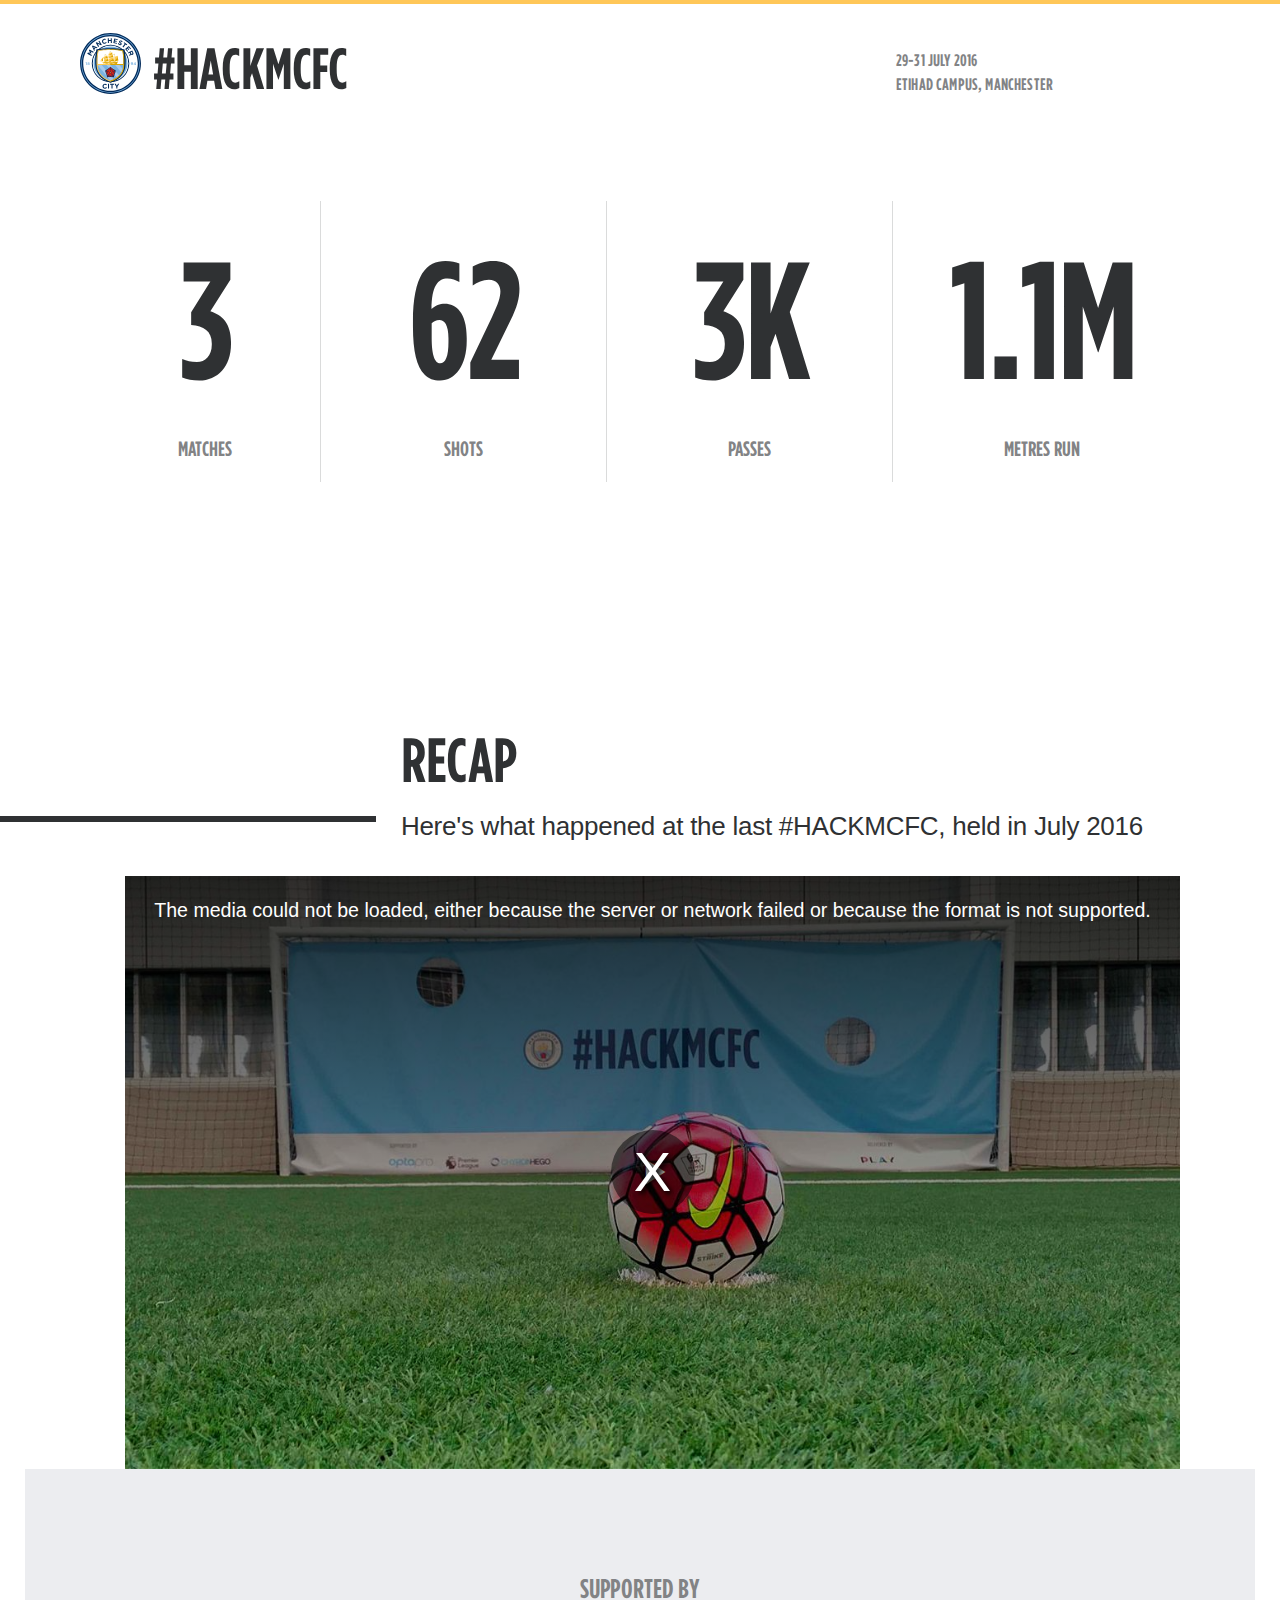
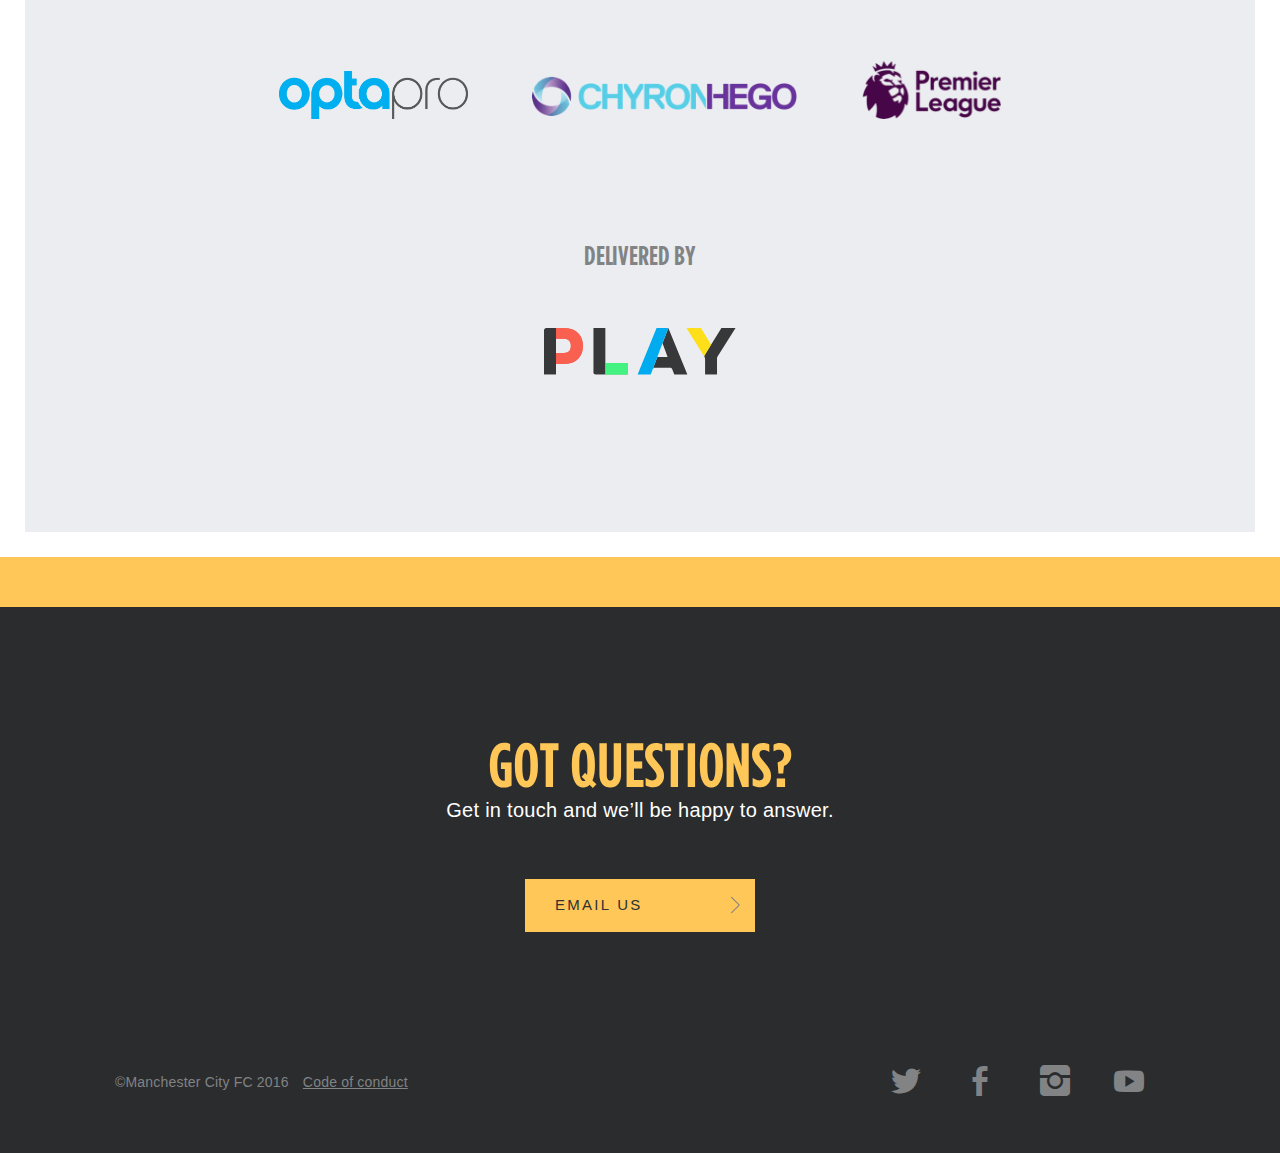
==== commit 38d4fb31: "updated hero image" ====
--- a/player-performance-data-july-2016/index.html
+++ b/player-performance-data-july-2016/index.html
@@ -8,47 +8,45 @@
   <meta charset=utf-8>
   <meta http-equiv=X-UA-Compatible content="IE=edge">
   <meta name=viewport content="width=device-width,initial-scale=1">
-  <title>#HACKMCFC - Player Performance Hack by Manchester City Football Club</title>
+  <title>#HACKMCFC - Player Performance Data Hack by Manchester City Football Club - July 2016</title>
   <meta name=description content="HACKMCFC is the first performance data hack with OptaPro, ChyronHego and the Premier League.">
   <meta name=keywords content="MCFC, Manchester City, Hack Day, Hack, Performance Sports Data, OptaPro">
-  <link rel="stylesheet" type="text/css" href="css/global.css" />
-  <link rel="shortcut icon" href="img/favicon.ico" /><link rel="mask-icon" href="img/favicon.svg" color="#FC250E">
+  <link rel="stylesheet" type="text/css" href="../css/global.css" />
+  <link rel="shortcut icon" href="../img/favicon.ico" /><link rel="mask-icon" href="../img/favicon.svg" color="#FC250E">
+
   <meta property="og:site" content="hackmcfc.co.uk" />
   <meta property="og:title" content="#HACKMCFC 29-31 July 2016" />
   <meta property="og:description" content="Manchester City football club's first player performance data hack, in partnership with OptaPro, ChyronHego and the Premier League." />
-  <meta property="og:image" content="http://www.hackmcfc.co.uk/img/hackmcfc-fb-new.jpg" />
+  <meta property="og:image" content="http://www.hackmcfc.co.uk/img/hackmcfc-fb.jpg" />
   <meta property="og:image:width" content="1200" />
   <meta property="og:image:height" content="630" />
   <meta property="og:url" content="http://www.hackmcfc.co.uk" />
   <meta property="og:type" content="website" />
   <meta name="twitter:card" content="summary_large_image" />
-  <meta name="twitter:site" content="@citygeeks" />
+  <meta name="twitter:site" content="@ManCityDigital" />
   <meta name="twitter:title" content="#HACKMCFC 29-31 July 2016" />
   <meta name="twitter:description" content="Manchester City football club's first player performance data hack, in partnership with OptaPro, ChyronHego and the Premier League." />
-  <meta name="twitter:image" content="http://www.hackmcfc.co.uk/img/hackmcfc-tw-new.jpg" />
+  <meta name="twitter:image" content="http://www.hackmcfc.co.uk/img/hackmcfc-tw.jpg" />
   <meta name="twitter:url" content="http://www.hackmcfc.co.uk" />
 </head>
 <body>
-  <script>
+  <!--<script>
     (function(i,s,o,g,r,a,m){i['GoogleAnalyticsObject']=r;i[r]=i[r]||function(){
     (i[r].q=i[r].q||[]).push(arguments)},i[r].l=1*new Date();a=s.createElement(o),
     m=s.getElementsByTagName(o)[0];a.async=1;a.src=g;m.parentNode.insertBefore(a,m)
     })(window,document,'script','https://www.google-analytics.com/analytics.js','ga');
     ga('create', 'UA-79673150-1', 'auto');
     ga('send', 'pageview');
-  </script>
+  </script>-->
 
 <header role="banner" id="header">
-  <!--<a class="button but-yellow" href="apply.html">
-    <span class="button-text">Register <span>here</span></span>
-  </a>-->
 	<div class="header-inner">
-  	<div class="logo">
+  	<a class="logo" href="/">
       <svg width="218" height="218" viewBox="0 0 218 218" xmlns="http://www.w3.org/2000/svg"><g fill="none" fill-rule="evenodd"><path d="M109.102.102C49.127.102.307 48.922.307 108.898c0 59.975 48.82 108.795 108.795 108.795 59.976 0 108.796-48.82 108.796-108.795 0-59.976-48.82-108.796-108.796-108.796" fill="#002A5A"/><path d="M206.537 108.898c0-53.835-43.65-97.486-97.486-97.486-53.83 0-97.48 43.65-97.48 97.486 0 53.834 43.65 97.486 97.49 97.486 53.89 0 97.49-43.652 97.49-97.486" fill="#FFF"/><path d="M171.125 108.898c0-34.287-27.787-62.023-62.074-62.023-34.28 0-62.02 27.787-62.02 62.023 0 34.286 27.79 62.073 62.02 62.073 34.29 0 62.08-27.78 62.08-62.07" fill="#7AB2E1"/><path d="M109.102 45.698c-34.85 0-63.2 28.35-63.2 63.2s28.35 63.25 63.2 63.25 63.25-28.35 63.25-63.25c-.05-34.85-28.4-63.2-63.25-63.2m0 130.186c-36.896 0-66.986-30.04-66.986-66.986 0-36.948 30.04-66.987 66.986-66.987 36.948 0 66.987 30.04 66.987 66.99-.06 36.95-30.09 66.99-66.99 66.99" fill="#002A5A"/><path fill="#7AB2E1" d="M22.005 106.544l-1.79.41-.462-1.792 2.917-.87h1.535v10.184h-2.2m10.08-7.216c0-.665-.51-1.228-1.432-1.228-.92 0-1.433.563-1.433 1.177v.05c0 .71.563 1.22 1.433 1.22.87 0 1.433-.51 1.433-1.23m.307 4.24c0-.82-.716-1.28-1.74-1.28-1.023 0-1.74.46-1.74 1.23 0 .71.665 1.28 1.74 1.28 1.075.05 1.74-.51 1.74-1.23m-5.63.2c0-1.28.564-2 1.638-2.46-.76-.46-1.27-1.13-1.27-2.2V107c0-1.535 1.44-2.763 3.53-2.763 2.15 0 3.53 1.23 3.53 2.763v.05c0 1.076-.51 1.74-1.28 2.202 1.03.512 1.64 1.177 1.64 2.405v.053c0 1.894-1.63 2.968-3.89 2.968-2.25-.05-3.89-1.226-3.89-2.966m160.43-4.042c0-.92-.66-1.59-1.79-1.59-1.07 0-1.74.61-1.74 1.532v.05c0 .922.67 1.536 1.74 1.536 1.13-.05 1.79-.666 1.79-1.536m-.05 2.66c-.51.41-1.17.716-2.04.716-2.2 0-3.63-1.226-3.63-3.273v-.05c0-2.047 1.59-3.53 3.84-3.53 1.39 0 2.15.306 2.92 1.073.72.717 1.18 1.843 1.18 3.787v.053c0 3.277-1.53 5.53-4.4 5.53-1.48 0-2.46-.515-3.33-1.18l1.18-1.69c.72.615 1.38.87 2.2.87 1.59 0 2-1.43 2.1-2.3m9.42.153v-3.12l-2.66 3.13h2.66zm0 1.79h-4.97l-.35-1.58 5.53-6.45h1.89v6.19h1.39v1.79h-1.38v2.2h-2.1v-2.15z"/><path d="M109.102 48c-33.57 0-60.896 27.33-60.896 60.9s27.326 60.896 60.896 60.896S170 142.468 170 108.898 142.67 48 109.1 48m0 124.148c-34.85 0-63.25-28.35-63.25-63.25 0-34.85 28.35-63.25 63.25-63.25 34.85 0 63.25 28.35 63.25 63.25-.05 34.9-28.4 63.25-63.25 63.25" fill="#FFF"/><path d="M107.925 54.5c-31.216 0-49.23 4.094-49.23 4.094s-7.214 27.327-3.12 62.38c1.74 14.688 13.663 46.364 53.323 57.162 39.608-10.798 51.583-42.474 53.27-57.16 4.095-35.055-3.12-62.382-3.12-62.382s-18.013-4.094-49.23-4.094h-1.893z" fill="#002A5A"/><path d="M156.745 112.787c-.358 10.644-1.996 42.423-47.847 59.873-45.494-16.99-47.9-49.843-47.9-59.873h95.747z" fill="#A8C9EB"/><path d="M155.415 111.047c1.228-26.303-3.224-47.694-3.224-47.694S135.1 60.078 109 60.078c-26.15 0-43.498 3.633-43.498 3.633s-4.76 21.45-3.48 47.34h93.393z" fill="#FFF"/><path d="M110.33 171.74l-48.41-58.493c-1.74 12.026 8.034 47.592 48.41 58.492m-33.98-58.91l44.778 54.04c4.555-2.15 7.83-4.3 11.054-6.86l-39.097-47.18H76.35zm31.115.05l33.058 39.91c3.224-3.69 5.987-7.01 7.932-10.54l-24.308-29.38h-16.682zm48.512 0l-16.53-.06 13.87 16.73c2.353-5.17 2.66-13.82 2.66-16.69" fill="#7AB2E1"/><path d="M128.446 134.792c-.154-.41-.41-.666-.82-.82l-2.762-.972c-.256-.102-.512-.05-.717 0-.204-.972-.767-1.842-1.586-2.405-.1-.05-.2-.153-.3-.204-.2-.15-.36-.25-.61-.3-.35-.15-.71-.25-1.07-.36-.82-.25-1.58-.51-2.61-1.22-.92-.66-1.38-1.33-1.79-1.89-.1-.15-.2-.3-.31-.41-.25-.41-.61-.76-1.02-1.07-.72-.51-1.53-.76-2.4-.76-.2 0-.36.05-.56.05v-.05c.05-.36-.05-.71-.26-.97l-1.69-2.3c-.25-.3-.61-.51-1.02-.51-.41 0-.82.21-1.02.51l-1.79 2.31c-.2.31-.31.67-.25 1.03-.15 0-.31-.05-.41-.05-.87 0-1.69.26-2.4.77-.1.05-.2.16-.25.26-.21.15-.36.31-.51.46-.25.31-.46.61-.66.87-.51.72-.97 1.33-1.99 2.1-.92.67-1.69.92-2.35 1.13-.15.05-.35.11-.51.16-.51.11-.97.31-1.38.62-.82.56-1.38 1.48-1.59 2.46-.3-.1-.56-.15-.87-.05l-2.71.92c-.41.1-.66.41-.82.82-.1.41-.05.82.16 1.13l1.64 2.4c.21.26.46.46.77.51-.46.93-.51 2-.2 2.97.05.1.1.21.1.36.05.21.15.41.31.62l.62.92c.51.72.97 1.33 1.38 2.56.36 1.13.36 1.84.31 2.56v.51c-.05.51.06 1.03.21 1.49.31.97.97 1.74 1.84 2.25-.1.2-.2.41-.15.61v2.87c0 .41.21.77.51 1.03.31.25.77.31 1.13.2l2.82-.82c.26-.05.47-.25.62-.41.82.77 2 1.18 3.12 1.08.21 0 .46-.05.67-.1.41-.1.72-.2 1.08-.3.81-.26 1.58-.51 2.86-.51 1.178 0 1.89.25 2.56.51l.46.15c.46.203.97.305 1.48.305 1.02 0 2.047-.41 2.76-1.124.15.205.358.36.56.41l2.76.87c.41.1.82.05 1.13-.154.36-.25.51-.61.56-1.02l.05-2.87c0-.202-.05-.46-.153-.61.87-.46 1.535-1.28 1.84-2.258.05-.1.05-.25.1-.36.05-.2.104-.41.104-.66.05-.41.05-.77.05-1.13 0-.87 0-1.69.41-2.87.356-1.122.817-1.685 1.28-2.3.1-.153.2-.255.305-.41.31-.41.56-.82.72-1.33.36-1.023.26-2.1-.252-3.07.25-.102.46-.204.61-.46l1.69-2.354c.355-.41.46-.82.304-1.23" fill="#002A5A"/><path d="M107.414 140.984c0-.87.716-1.587 1.637-1.587.93 0 1.64.717 1.64 1.587s-.71 1.637-1.64 1.637c-.92 0-1.63-.71-1.63-1.63" fill="#FDCA50"/><path d="M99.942 139.04c-.972.306-1.484 1.33-1.177 2.302 0 .102.05.204.154.307.05.05.05.1.1.1 0 0 0 .05.05.05.36.51.87 1.02 1.17 2.04.36 1.07.2 1.69.25 2.3 0 .2 0 .41.1.61.3.97 1.33 1.48 2.3 1.17.25-.1.46-.21.66-.36.1-.05.15-.15.2-.21 0 0 3.07-4.2 3.17-4.35.15-.2 0-.36-.1-.51-.11-.1-.31-.46-.36-.67-.1-.26-.1-.56-.1-.77 0-.21 0-.36-.21-.46-.21-.05-3.74-1.23-4.92-1.59-.46-.1-.92-.16-1.33 0m-2.4 2.3c-.36-1.13.25-2.36 1.38-2.77.15-.05.15-.21.05-.26-1.18-.46-2.15-.77-3.18-.46-1.49.46-2.25 1.99-1.79 3.42.05.1.05.15.1.26.05.1.1.25.2.41.56.97 1.38 1.64 1.94 3.38.46 1.43.31 2.35.36 3.17-.05.36 0 .72.1 1.07.46 1.43 2.05 2.25 3.48 1.74.97-.36 1.59-1.18 2.3-2.2.05-.11-.05-.21-.16-.16-1.13.36-2.41-.26-2.77-1.38-.31-.87.1-2.2-.25-3.28-.36-1.03-1.54-2.15-1.79-2.97m10.59-9.52c-.62-.82-1.74-.97-2.56-.41-.1.05-.21.1-.26.26-.05.05-.05.1-.1.1l-.05.05c-.41.51-.72 1.13-1.59 1.74-.92.67-1.54.72-2.1.97-.2.05-.41.15-.56.25-.82.61-1.03 1.74-.41 2.56.15.2.36.36.56.51.1.05.16.1.26.1l5.12 1.64c.25.05.36-.1.46-.2.1-.1.36-.41.56-.56.21-.16.51-.31.72-.31.21-.05.36-.1.36-.36V133c-.05-.41-.15-.87-.41-1.23m-2.97-1.583c.97-.72 2.35-.513 3.07.46.1.15.26.1.26-.05.05-1.23.05-2.253-.51-3.123-.87-1.225-2.61-1.48-3.84-.61-.11.05-.16.1-.21.202-.1.1-.21.15-.36.31-.72.813-1.13 1.79-2.66 2.86-1.23.87-2.15 1.024-2.92 1.28-.36.102-.67.255-.98.46-1.23.87-1.54 2.61-.62 3.84.62.82 1.64 1.124 2.82 1.482.103.05.154-.105.103-.207-.715-.97-.51-2.35.46-3.02.72-.51 2.15-.56 3.07-1.28.92-.61 1.59-2.04 2.305-2.61m12.39 7.12c.61-.82.41-1.94-.41-2.51-.05-.05-.15-.15-.31-.2-.05 0-.104-.05-.155-.05h-.05c-.61-.21-1.28-.31-2.15-.97-.92-.66-1.18-1.23-1.59-1.69-.1-.15-.26-.36-.46-.46-.82-.61-1.94-.41-2.56.41-.15.21-.25.46-.31.67 0 .1-.05.21-.05.31v5.32c0 .26.21.31.36.36.15.05.51.21.72.36.2.16.41.36.51.56.1.16.2.31.46.21.2-.1 3.78-1.18 4.91-1.58.41-.15.82-.36 1.073-.72m.61-3.27c.974.72 1.18 2.05.514 3.02-.104.15 0 .25.15.2 1.178-.3 2.2-.61 2.816-1.48.92-1.18.617-2.92-.61-3.84-.1-.05-.154-.1-.26-.16-.1-.1-.252-.15-.41-.2-1.02-.41-2.1-.51-3.58-1.58-1.23-.87-1.64-1.69-2.15-2.35-.15-.31-.41-.57-.72-.77-1.23-.87-2.97-.616-3.84.61-.61.87-.61 1.89-.51 3.12 0 .1.15.15.21.05.716-.97 2.1-1.175 3.07-.46.77.51 1.23 1.84 2.15 2.51.82.61 2.404.82 3.17 1.33m-3.02 13.92c.975.305 2-.21 2.306-1.18.05-.1.05-.204.1-.36v-.204c0-.66-.1-1.33.26-2.35.36-1.07.82-1.48 1.176-1.992.16-.15.26-.36.31-.56.31-.97-.2-1.99-1.17-2.3-.26-.05-.51-.1-.77-.05-.1 0-.2 0-.308.05l-5.12 1.69c-.26.1-.208.31-.208.46 0 .157-.05.51-.1.77-.106.26-.21.51-.36.67-.156.16-.26.31-.1.46.15.158 2.3 3.17 3.02 4.15.2.31.56.615.97.77m3.32-.46c-.36 1.124-1.59 1.74-2.77 1.38-.153-.05-.255.05-.204.204.67 1.02 1.28 1.89 2.307 2.2 1.43.51 3.02-.31 3.48-1.74.05-.1.05-.21.05-.26.05-.1.05-.26.1-.46.103-1.13-.15-2.15.41-3.89.46-1.437 1.125-2.1 1.59-2.767.2-.26.41-.564.51-.92.46-1.435-.31-3.02-1.79-3.43-1.028-.31-2 .05-3.177.46-.106.05-.106.15.05.2 1.174.36 1.79 1.59 1.43 2.77-.307.87-1.38 1.74-1.74 2.816-.256.97.05 2.56-.256 3.43m-14.22 1.38c0 1.02.82 1.84 1.84 1.84.1 0 .2 0 .352-.05.06 0 .11-.05.16-.05h.05c.62-.208 1.23-.51 2.31-.51 1.122 0 1.69.302 2.25.46.202.05.41.1.663.1 1.025 0 1.84-.82 1.84-1.848 0-.25-.05-.51-.15-.71-.05-.1-.1-.2-.15-.253 0 0-3.07-4.194-3.176-4.3-.15-.2-.36-.1-.46-.05-.15.05-.51.156-.77.156s-.57-.05-.77-.16c-.21-.1-.36-.15-.51.05-.11.157-2.36 3.176-3.02 4.148-.26.31-.46.716-.46 1.176m1.48 3.02c-1.23 0-2.2-.974-2.2-2.15 0-.154-.16-.256-.26-.103-.77.98-1.382 1.79-1.433 2.87-.05 1.49 1.23 2.71 2.76 2.71h.31c.15 0 .302 0 .46-.05 1.07-.25 1.99-.76 3.84-.76 1.53 0 2.35.41 3.17.67.31.156.662.207 1.02.207 1.533 0 2.76-1.23 2.76-2.71 0-1.02-.67-1.89-1.437-2.87-.1-.1-.2 0-.2.1 0 1.18-.98 2.15-2.2 2.15-.93 0-2.1-.77-3.23-.77-1.076-.1-2.46.72-3.38.72m16.17-15.146c1.03-.05 1.95.2 2.717.82l1.59-2.2-2.61-.923c-.203.92-.82 1.74-1.69 2.302m-4.91 15.05c.36.97.41 1.89.05 2.81l2.61.82.05-2.71c-.92.05-1.89-.26-2.71-.92m-15.963 0c-.82.61-1.74.97-2.66.92v2.71l2.66-.77c-.36-.87-.36-1.89 0-2.87m-5.02-15.04c-.87-.56-1.433-1.33-1.74-2.25l-2.56.87 1.536 2.25c.72-.615 1.69-.92 2.77-.87m13.02-9.52c-.26-.97-.87-1.84-1.69-2.3l1.69-2.15 1.64 2.15c-.82.563-1.386 1.33-1.64 2.303" fill="#E42313"/><path d="M124.3 84.795l11.208-3.838s-.972 4.657-.665 8.29c.358 4.657 3.02 8.24 3.02 8.24l-13.818 4.758.256-17.45z" fill="#FDCA50"/><path d="M137.862 97.486s-2.456-3.53-2.866-7.625c-.307-3.07 0-5.73.512-8.9-.512 2.15-2.303 8.14-7.318 13.72-2.047 2.26-2.917 4.2-3.326 5.58l-.256-26.4s-2.66.92-2.917 1.03c-.3.1-.46.31-.46.41 0 .16-.15.26-.3.31-.2.05-1.74.61-2.81.97-.2.05-.1.26 0 .26 1.28-.05 3.07-.2 3.28-.2.26-.05.36-.15.41-.36v-.05c.05-.2.21-.36.41-.36.15 0 1.13-.1 1.74-.2l-.25 28.4h1.28V102l12.9-4.506z" fill="#DAA500"/><path d="M88.172 102.962s-2.098-1.536-2.66-4.453c-.564-2.97.92-4.71.92-4.71l13.56-4.66s-.817 2.71-.05 5.78c1.024 3.89 3.07 6.5 3.07 6.5s-4.963-.92-9.825-.31c-4.554.56-5.015 1.84-5.015 1.84m-15.66-3.38s1.69-4.61 6.654-9.67c3.735-3.79 6.243-4.97 6.243-4.97s-2.21 3.12-3.13 8.29c-.57 3.17.05 7.21.05 7.21s-2.56-.51-5.48-.82c-2.41-.31-4.35-.05-4.35-.05" fill="#FDCA50"/><path d="M85.41 84.948s-2.15 3.122-3.072 8.29c-.562 3.173.052 7.216.052 7.216s-.666-.154-2.098-.46c-6.09-1.382 5.117-15.046 5.117-15.046m7.98 3.736l-.1-12.23h-.06c-.31.102-2.66.92-2.92.972-.31.102-.46.307-.46.41 0 .153-.11.255-.31.306-.21.05-1.74.614-2.82.973-.21.05-.11.255 0 .255 1.22-.05 3.07-.204 3.27-.204.25-.05.36-.154.41-.358v-.052c.05-.204.2-.358.41-.358.15 0 1.07-.102 1.69-.205l-.11 10.44h.97v.05zM109.2 77.63h.92V65.86s-2.66.922-2.916 1.024c-.31.102-.463.307-.463.41 0 .153-.15.255-.3.306-.2.052-1.74.615-2.81.973-.2.05-.1.256 0 .256 1.23-.06 3.07-.21 3.28-.21.26-.05.36-.16.41-.36.05-.21.21-.36.41-.36.15 0 1.02-.11 1.64-.21l-.15 9.93z" fill="#DAA500"/><path d="M106.8 68.624h.05c.257-.05.36-.154.41-.358.05-.154.102-.256.256-.307l-.358-1.03c-.307.1-.41.3-.41.41 0 .15-.102.2-.256.3l.308.97zM89.912 79.166h.05c.257-.05.36-.154.41-.358.052-.154.103-.256.257-.308l-.36-1.023c-.31.102-.41.307-.41.41 0 .153-.1.204-.26.255l.3 1.024zm31.37-2.61h.05c.257-.05.36-.154.41-.358.05-.154.154-.256.256-.307l-.358-1.02c-.307.1-.41.31-.46.41 0 .16-.103.21-.257.31l.36.97z" fill="#FDCA50"/><path d="M103.013 101.426s-2.2-3.172-3.02-6.55c-.716-2.917 0-5.68 0-5.68s-1.432 4.964-4.912 7.676c-2.4 1.893-8.29 3.633-6.9 6.09.21-.36.82-.973 3.23-1.536.31-.05.62-.102.87-.153v4.042h1.28v-4.196c4.45-.52 9.47.3 9.47.3" fill="#DAA500"/><path d="M86.74 92.983s-1.587-.973-1.433-4.043c.204-3.173 1.79-4.555 1.842-4.657l10.54-3.633s-.77 1.586-.26 3.99c.66 2.918 2.5 4.505 2.5 4.505s-5.32.05-10.08 1.74c-2.31.818-3.13 2.098-3.13 2.098" fill="#FDCA50"/><path d="M93.034 86.33c3.07-2.507 4.708-5.68 4.708-5.68s-.41 2.047-.103 3.838c.56 3.07 2.35 4.708 2.35 4.708s-4.3.05-8.96 1.38c-3.07.87-4.05 2.1-4.3 2.51-.97-2.406 3.17-4.197 6.29-6.756" fill="#DAA500"/><path d="M105.11 103.78s-2.916-2.2-3.633-6.243c-.562-3.224 1.587-5.578 1.587-5.578l16.53-5.68s-.922 3.68-.052 7.16c.92 3.94 4.554 8.85 4.554 8.85s-6.857-2-12.793-1.23c-5.68.66-6.192 2.71-6.192 2.71m-3.42-26.2c-.1-2.51 1.64-4.51 1.74-4.61l11.87-4.15s-.76 1.84-.56 3.47c.36 3.02 2.1 4.65 2.1 4.65s-4.65-.26-10.13 1.64c-3.02 1.07-3.32 2.5-3.32 2.5s-1.53-.46-1.69-3.53" fill="#FDCA50"/><path d="M111.098 74.355c2.098-1.842 4.196-5.526 4.196-5.526s-.767 1.84-.563 3.47c.36 3.02 2.1 4.65 2.1 4.65s-5.01-.05-9.87 1.64c-2.1.71-3.37 1.89-3.58 2.5-.76-2.36 4.76-4.15 7.73-6.76" fill="#DAA500"/><path d="M103.422 91.243s-1.74-1.996-2.047-5.015c-.358-3.173 1.535-4.452 1.69-4.555l13.713-4.76s-.358.973-.05 3.788c.306 2.31 2.558 5.48 2.558 5.48s-7.318.21-11.872 1.95c-2.764 1.13-3.992 3.13-3.992 3.13" fill="#FDCA50"/><path d="M112.48 83.31c2.968-2.558 4.298-6.396 4.298-6.396s-.358 2.15 0 3.838c.717 2.968 2.815 5.476 2.815 5.476s-6.346.102-11.002 1.637c-3.02 1.024-4.91 2.815-5.16 3.327-.61-2.508 6.09-5.323 9.06-7.88m11.87 19.188s-3.73-4.81-4.81-9.108c-.71-2.815-.2-6.038.05-7.113-.41 1.48-1.94 6.34-5.57 9.72-3.48 3.22-10.39 4.81-8.9 7.83.26-.51 1.08-1.64 3.84-2.36l-.05 3.89h1.33v-4.15c6.14-.98 14.13 1.28 14.13 1.28" fill="#DAA500"/><path d="M130.75 111.56c.87-.155 1.74-.36 3.018-.667-.102-.05-.153-.102-.205-.153-1.38-1.535-1.125-3.173-.307-3.992 3.07-2.917 3.02-5.015 3.02-5.015s-7.523 1.536-17.4 2.047c-.614.05-2.916 1.024-3.582 1.075-1.33.05-2.763.102-4.196.102-18.627.154-23.847-1.126-29.988-2.303-6.192-1.177-8.904-2.405-8.904-2.405l-.256.66s4.862 1.89 8.393 3.63c.716.36 3.633 4.71 4.605 6.19H62.79c-1.228-25.39 3.685-46.16 3.685-46.16s16.938-3.64 42.423-3.64v-2.71c-27.07 0-45.084 3.84-45.084 3.84s-7.88 27.73-3.685 60.74c1.74 13.76 13.15 39.5 48.66 51.48l1.53-2.2-1.54-2.15c-33.47-11.26-43.24-33.88-44.93-46.83-.36-2.87-.67-5.73-.87-8.5h45.95v-3.89H85.46c.512-1.69 2.2-2.1 4.248-1.64 2.15.51 4.247 1.02 6.243.92 5.07-.26 4.3-1.64 4.76-1.59 5.17.31 7.17 1.58 11.67 1.48 4.15-.05 5.58-1.13 5.94-1.18 5.07-.05 6.96 2.25 12.03 2.71.16.1.26.1.41.1" fill="#FDCA50"/><path d="M153.88 62.125s-17.963-3.838-45.034-3.838V61c25.485 0 42.372 3.632 42.372 3.632s4.913 20.777 3.685 46.16h-22.21c-1.79-1.69-.767-3.94-.153-4.453 2.61-2.36 2.61-3.94 2.61-3.94s-5.988 1.48-15.864 1.94c-.614 0-3.43 1.28-4.094 1.28-1.382.05-3.275.1-4.708.1-12.845 0-19.19-.26-30.346-2.61.205.25.307.36.512.66.05.1 4.912 1.33 4.964 1.43.716.97 1.688 1.69 2.865 2.3 1.79.97 4.45 1.79 6.65 1.89 5.01.3 4.09-1.59 4.55-1.59 5.17-.1 8.49 1.79 13 1.69 4.14-.05 4.24-1.33 4.65-1.39 4.09-.26 8.24 1.53 11.77 2.71h-20.31v3.89h45.8c-.21 2.81-.51 5.63-.87 8.49-1.69 12.95-11.52 35.62-44.93 46.82v4.35c35.51-11.93 46.92-37.67 48.66-51.48 4.3-33.06-3.59-60.8-3.59-60.8" fill="#DAA500"/><path fill="#002A5A" d="M25.894 74.048l1.893-3.53 8.342-.615-4.25-7.215 1.89-3.582 14.94 7.88-1.74 3.276-9.73-5.118 4.14 7.523-.06.102-8.5.81 9.67 5.11-1.69 3.22m12.03-30.44l-5.53-2.1 2.45 5.37 3.07-3.28zm-9.88-3.94l2.35-2.51 17.34 6.4L60 54.23l-3.787-1.49-4.91 5.17L53 61.645l-2.61 2.764-7.42-16.89zm13.36-12.28l2.96-1.79 12.13 4.81-5.37-8.91 3.12-1.9 8.75 14.43-2.71 1.64-12.54-4.97 5.57 9.21-3.17 1.89M79 32.32c-1.33-4.656 1.027-9.415 6.04-10.9 3.07-.87 5.17-.41 7.11.666l-1.53 3.275c-1.59-.77-3.076-1.08-4.66-.62-2.71.77-4.045 3.64-3.226 6.4v.05c.82 2.77 3.37 4.56 6.19 3.74 1.84-.51 2.76-1.58 3.73-3.12l2.92 1.64c-1.125 2.25-2.66 3.89-5.833 4.81-4.81 1.38-9.41-1.28-10.75-5.94m20.22-13.56l3.74-.1.16 6.7 6.86-.2-.15-6.65 3.68-.1.46 16.89-3.73.05-.15-6.75-6.85.16.16 6.81-3.68.11m35.67 1.95l3.12-1.49c.87 1.79 1.95 3.17 3.74 3.99 1.38.61 2.46.46 2.87-.41v-.05c.41-.87.05-1.54-2.2-3.38-2.71-2.2-4.3-3.99-2.92-7.01v-.05c1.28-2.77 4.35-3.58 7.52-2.15 2.25 1.02 3.79 2.61 4.81 4.55l-2.92 1.74c-.92-1.58-1.99-2.76-3.27-3.37-1.28-.61-2.25-.3-2.61.41v.05c-.46 1.03.05 1.64 2.36 3.53 2.71 2.26 3.99 4.2 2.71 6.86v.05c-1.38 3.02-4.5 3.69-7.83 2.15-2.3-1.07-4.3-2.97-5.37-5.42m24.62.97l-4.05-3.12 2.04-2.76 11.1 8.487-2.042 2.71-4.09-3.07-8.14 10.698-2.97-2.25m30.857 23.59c.82 1.64 2.15 2.1 3.43 1.486h.05c1.43-.71 1.64-2.044.82-3.68l-1.64-3.274-4.35 2.2 1.69 3.27zm3.99-10.34l3.48 6.91c.974 1.94 1.18 3.68.667 5.17-.41 1.28-1.39 2.31-2.82 3.02h-.05c-2.45 1.23-4.6.67-6.29-.87l-3.53 6.4-1.95-3.89 3.23-5.68-1.33-2.61-4.81 2.407-1.69-3.326 15.1-7.53zM124.1 30.07l6.245 1.33 1.683-2.97-7.218-1.59.717-3.372 8.85 1.94.664-3.23-12.43-2.71-3.58 16.48 12.59 2.762.67-3.224-8.9-1.944m50.82 12.64l-12.95 10.87 8.24 9.82 2.56-2.093-5.88-7.01 2.71-2.31 4.15 4.96 3.33-1.18-4.97-5.89 2.66-2.2 5.78 6.91 2.56-2.1M80.44 190.06c0-4.914 3.687-8.956 8.957-8.956 3.22 0 5.17 1.074 6.75 2.66l-2.41 2.764c-1.33-1.177-2.66-1.944-4.4-1.944-2.92 0-4.97 2.405-4.97 5.373v.05c0 2.918 2.048 5.374 4.965 5.374 1.94 0 3.17-.76 4.5-1.99l2.405 2.46c-1.79 1.9-3.737 3.07-7.063 3.07-4.963 0-8.75-3.89-8.75-8.85m19.55-8.59h3.787v17.2h-3.78zm12.537 3.48h-5.22v-3.48h14.23v3.48h-5.22v13.67h-3.79m17.25-6.75l-6.6-10.38h4.4l4.15 6.86 4.15-6.86h4.3l-6.6 10.34v6.81h-3.78"/><path d="M109.102 6.857c-56.29 0-102.04 45.8-102.04 102.092 0 56.29 45.8 102.09 102.04 102.09 56.29 0 102.092-45.8 102.092-102.09-.05-56.35-45.852-102.1-102.092-102.1m0 206.38C51.582 213.24 4.76 166.41 4.76 108.9 4.76 51.378 51.582 4.554 109.1 4.554c57.52 0 104.344 46.824 104.344 104.344 0 57.52-46.824 104.343-104.344 104.343" fill="#7AB2E1"/></g></svg>
-    </div>
-    <h1>#HACKMCFC</h1>
+    </a>
+    <h1><a href="/">#HACKMCFC</a></h1>
     <div class="date-wrap">
-      <p>29-31 July 2016 <span class="location">City Football Academy, Manchester</span></p>
+      <p>29-31 July 2016 <span class="location">Etihad Campus, Manchester</span></p>
     </div>
   </div>
 </header>
@@ -75,355 +73,21 @@
   </div>
 </aside><!-- #clockdiv -->
 
-<section class="about-wrap">
-  <div class="about">
-
-    <!--<div class="content button-wrap">
-      <a class="button but-yellow" href="apply.html">
-        <span class="button-text">Register here</span>
-        <svg xmlns="http://www.w3.org/2000/svg" width="10" height="17"><path fill="#828385" fill-rule="evenodd" d="M.778.707L1.485 0 9.97 8.485l-.707.707L.778.707zm7.778 7.778l.707.707-7.778 7.78-.707-.71 7.778-7.777z"/></svg>
-      </a>
-    </div>-->
-
-    <div class="content about-top">
-      <p class="pre-head">29-31 July 2016</p>
-      <h1>Manchester City Player Performance Hack</h1>
-      <p class="line-wrap">
-    <div class="content">
-      <h2>Applications Now Closed</h2>
-      <p>Thanks for the great response applications are now closed.
-      <p>We will be informing the selected participants on Friday 15th.
-	  <p> - - - - - - - - - - - - - - - - - - - -
-      <h2>***NEWSFLASH***</h2>
-      <p>We’re extremely excited to announce...there will be a £10,000 cash prize fund available at HackMCFC!
-      <p>If you were umming and ahhing about applying to take part, now’s the time. The deadline for applications is 10am on Monday 11th July.
-      <p>The cash prize fund is not all, we’ve a raft of other incredible prizes on offer for the selected participants, including VIP tickets for games, behind the scenes tours, signed shirts, and invitations to specially convened innovation labs with the club’s performance analysis and data insights teams.
-      <p>We’re not just looking for sports scientists or analysts, we’re also keen to receive applications from programmers, designers, entrepreneurs and creative minds who are perhaps intrigued by trying their arm with some high performance sports data. So share away, and we look forward to hearing from you!
-      <p> - - - - - - - - - - - - - - - - - - - -
-
-    </div>
-
-    <div class="content">
-      <p>Join us at the City Football Academy, located at the Etihad Campus, to experience our training and performance set up. We're hosting an unforgettable weekend where you’ll have access to exclusive data and insights.</p>
-      <p>In another world first, Manchester City (MCFC) is opening up incredibly detailed match data. We're inviting you to create new insight, innovation, visualisations and products.</p>
-      <p>For this unique Hackathon, data partners OptaPro and ChyronHego will release previously unavailable data and APIs. These feature in-match events, player performance and detailed biometric tracking.</p>
-      <p>We’ve tonnes of exclusive surprises in store. Including access to behind the scenes performance analysis systems, training facilities and biometric technologies. You really don’t want to miss this.</p>
-      <p>We want the most talented, insightful, innovative and creative programmers, designers, visualisers and innovators. To work alongside them, we’d also welcome sports scientists and data analysts.</p>
-      <h2>TWO TRACKS</h2>
-    </div>
-
-    <div class="content full-width">
-      <div class="half-width premier">
-        <svg xmlns="http://www.w3.org/2000/svg" width="249" height="165" viewBox="0 0 249 165"><g fill-rule="evenodd"><path d="M199.095 75.114c-.68.103-.888-.05-1.034-.91-.05-.313-.12-.576-.39-.736-.15-.092-.39-.272-.49.03-.04.138.11.34.18.515.14-.1.36-.51.32.08-.05.78.14 1.332.67 1.847.11.108.22.245.08.312-.17.083-.4.41-.58.093-.19-.33-.55-.514-.63-.957-.08-.42-.55-.144-.64-.048-.29.32.24.12.19.21-.33.67.6.66.65 1.257.04.436.8.854 1.14 1.424-1.99-.63-2.3-1.58-3.44-3.5-1.33-2.26-2.23-4.78-3.61-7.01-1.07-1.73-1.79-3.65-3.02-5.29-.56-.75-.94-1.65-1.35-2.49-.95-1.9-2.01-3.74-3.09-5.56-1.36-2.29-2.59-4.66-4.03-6.91-.92-1.44-1.48-3.06-2.39-4.5-.3-.47.52-.28.28-.69-1.06.18-1.01-.84-1.32-1.41-1.54-2.87-3.11-5.74-4.65-8.61-1.51-2.81-3.01-5.64-4.5-8.47-.85-1.62-1.72-3.23-2.63-4.82-.08-.14-.12-.4-.31-.32-1 .42-.87-.51-1.14-.94-.17-.28-.23-.63-.68-.97l.84 2.49c-.45-.37-.83-.67-1.19-.99-.74-.65-.82.56-1.35.48-.02.61-.61 1.02-.64 1.59-.06 1-.72 1.65-1.14 2.45-.32.6-.25 1.35-1.23 1.28-.22-.01-.04.3-.08.39-.33.63-.3 1.55-1.25 1.74-.04.01-.05.12-.08.18-.56 1.02-1.28 1.98-1.69 3.04-.33.87-1.2 1.28-1.43 2.17-.04.15-.17.29-.12.47.29 1.07-.12 1.51-1.36 1.44-.06 0-.13.03-.22.06.17.42.5.47.92.45-.44.96-.85 1.93-1.35 2.86-.47.89-.71 1.82-1.75 2.48-1.03.65-1.63 1.97-2.08 3.2-.04.12 0 .14.09.2.33.23.34.34-.02.39-.53.08-.79.74-.74.79.88.69-.04 1.25-.2 1.75-.21.66-.8 1.21-.78 2-1.34.21-1.09 1.59-1.69 2.34-.42.52.54.41.4.82.24-.05.34-.09.49-.4.93-1.88 1.79-3.77 2.51-5.74.1-.26.19-.51.6-.46.16 1.25-.68 2.18-1.1 3.22-.79 1.99-1.52 4.02-2.18 6.04-.77 2.34-2.04 4.37-3.14 6.51-1.06 2.06-2.24 4.05-3.39 6.05-.29.5-.48 1.14-1.19 1.26.22.67-.39 1.01-.65 1.45-.39.69-.43 1.63-1.31 2-.06.02-.08.18-.08.28-.01 1.4-1.02 1.3-1.96 1.33-1.61.06-3.22.07-4.82.19-1.29.1-2.34-.67-3.53-.92-.46-.1-.55-.93-.43-1.39.16-.63-.02-1.33.43-1.92.18-.23.03-.54-.16-.83-2.22-3.4-4.73-6.59-7.04-9.92-1.47-2.11-2.93-4.21-4.28-6.4-1.48-2.41-3.29-4.6-4.91-6.92-1.11-1.59-2.2-3.21-3.18-4.89-1.23-2.11-2.57-4.14-3.95-6.15-1.49-2.19-2.6-4.62-4.23-6.74-1.56-2.03-3.06-4.12-4.57-6.2-.38-.51-.67-1.08-1.05-1.58-.19-.25-.31-.69-.87-.43-.43.2-.14-.18-.14-.31-.01-.29.1-.74-.32-.72-.4.02-.11.46-.19.7-.11.32-.16.67-.6.65-.22-.01-.3.07-.32.28-.09 1.09-.91 1.94-1.02 3.03-.07.66-.63.17-.84.45.39.45.4.46-.08.86-.14.12-.13.29-.08.33.71.52.07.98-.05 1.45-.03.11-.15.26-.26.29-.46.11-.57.3-.57.87 0 .22-.16.61-.26.61-1.18.04-.61 1.28-1.22 1.75-.34.26.67.83-.03 1.26.46 1.13-.54 1.96-.59 2.98-.02.46-.49.44-.8.49-.08.42.66.14.44.75-.46 1.28-1.14 2.52-1.09 3.95-.82.28-.16 2.02-1.65 1.73l.6.21c-.69-.17.28 1.02-.63.76-.31-.09-.03.19-.01.3.1.62.02 1.25-.73 1.22-.47-.02-.45.35-.41.4.39.49-.56.15-.35.64.15.36.58.35.63.72.09.68-.37 1.24-.51 1.87-.19.87-.45 1.81-.93 2.58-.45.72-.59 1.46-.7 2.26-.04.28-.11.57-.56.71-.57.19-.9.77-1.01 1.49.29-.22.58-.34.77-.19.22.18.18.58.05.76-.48.65-.59 1.42-.84 2.14-.15.44-.28.88-1.04.51.73.38.7.82.51 1.38-.11.32-.09.38-.5.31-.49-.09-.64.65-1.1.83.09.13.14.31.38.19.48-.25.36.47.71.46-.09.2-.16.56-.26.57-1.24.14-.72 1.28-1.01 1.91-.16.34.32.98-.56.94.29.55-.66 1.35.35 1.77.07.03.13.1.24.18-.82-.12-1.59.71-1.29 1.52.27.75-.02 1.24-.37 1.78-.21.34-.71.62-.1 1.04.03.02 0 .13 0 .2-1.01-.14-.02 1.53-1.17 1.3-.17-.04-.13.35.14.56.57.45.53.4-.08.92-.31.27-.23 1.1-1.02.62-.05-.04-.14.48-.01.49.95.06.35.78.27.92-.49.86.01 1.99-.79 2.75-.18.18-.1.83-.61.28-.08-.08-.16-.09-.18.05-.01.13-.03.31.14.33.31.04.56.13.41.5-.05.12-.28.25-.41.24-.3-.03-.15-.37-.26-.55-.17-.31-.2-.62-.68-.68-.46-.06-.73.04-.84.47-.07.32-.49.24-.56.59l.82.21-.97.11c-.01.38.72.01.5.58-.25.68-.27.73-.81.21-.47-.47-1.2-.42-1.65-.9-.03-.04-.17-.01-.24.03-.49.27-.89.06-.97-.58-.04-.32-.13-.5-.4-.72-1.34-1.14-2.7-2.28-3.93-3.52-1.7-1.73-3.4-3.46-5.07-5.21-2.28-2.4-4.81-4.55-7.28-6.76-1.32-1.18-2.47-2.54-3.86-3.64-3.43-2.73-6.48-5.91-9.95-8.61-2.11-1.64-4.08-3.48-6.19-5.13-2.51-1.96-4.95-4.01-7.68-5.68-.37-.22-.57-.7-1.17-.66 1.2 3.24 1.98 6.62 2.79 9.98.68 2.82 1.46 5.61 2 8.47.72 3.73 1.54 7.46 2.95 11.04 1.09 2.75 1.52 5.72 2.09 8.63.63 3.22 1.35 6.42 1.77 9.67.56 4.28 1.49 8.49 2.41 12.7.57 2.57 1.52 5.05 2.29 7.57.37 1.2.77 2.39 1.08 3.6.12.47.2.55.71.56 1 .02 1.94-.3 2.93-.26.61.02.89.14.97.84.17 1.57.36 3.15.79 4.68.11.37 0 .75.15 1.15.11.29-.02.99-.65.48-.48-.38-1.32.39-1.62-.79.43.91.09 1.27-.49.97-.5-.26-.66.18-.99.17.52.12-.07.96.63.97.08.01.16.13.31.26-.24.18-.65.07-.73.41.04.03.09.07.13.11.18.15.43-.27.58.04.05.12-.48.24.07.45.44.16 0 .23-.18.26-.01.01-.03.14-.01.19.79 1.26.64 2.78 1.19 4.12.59 1.41 1.03 2.89 1.46 4.37.5 1.73 1.21 3.4 1.81 5.1.09.24.13.37.47.36 2.81-.05 5.62-.04 8.42-.07 4.37-.05 8.74-.16 13.11-.19 5.43-.04 10.87.01 16.3-.02 3.67-.02 7.34-.02 11-.22 5.92-.33 11.83-.05 17.74-.2 2.38-.06 4.76-.29 7.14-.59h-1.99v-.21h1.02c2.43.02 4.86.14 7.27.14 2.5-.01 5.02.05 7.51-.34.14-.02.28-.02.41-.01 2.99.14 5.96-.3 8.94-.41 2.638-.09 5.26-.38 7.91-.39 1.84 0 3.728-.11 5.58-.24 3.32-.22 6.63-.15 9.95-.19 1.48-.02 2.96-.14 4.44-.17.15 0 .72-.32.51.34.22-.08.61.38.68-.23.02-.25.29-.15.41-.12.43.12.86-.08 1.27 0 .36.07.85-.33 1.1.37.08.22.61-.22.92-.32.56-.2 1.25-.16 1.85-.03.61.13 1.17.03 1.76 0 .61-.03 1.22-.14 1.87.07.48.15 1.13-.33 1.69-.29 2.23.2 4.46-.11 6.7.07.85.07 1.55.66 2.41.51.03-.3-.2-.36-.32-.51-.12-.14-.3.45-.36-.03-.03-.23.16-.26.34-.26h2.17c-.28.3-.76.1-.83.58.41-.06.83-.32 1.22.02.06.05.25.05.298 0 1.09-1.34 2.6-.32 3.9-.64 1.44-.35 3.02-.13 4.53-.16 1.28-.02 2.52.26 3.76.5.11.02.21.15.31.23-.08.1-.16.28-.31.2-.49-.26-1.05.06-1.55-.18-.52-.26-.95.11-1.43.21-1.1.23-2.28.25-3.41.13-.57-.07-1.1.05-1.65.06-2.95.05-5.91.15-8.87.17-2.05.01-4.1.19-6.15.19-1.45 0-2.91.05-4.352.08-2.22.04-4.45.12-6.67.15-1.83.02-3.66.2-5.49.23-1.96.04-3.93-.09-5.89.01-.81.05-1.59-.07-2.372-.14-.13 1.02.46.94 1.06.75.85-.27 1.72-.08 2.57-.08 2.85 0 5.71-.01 8.55-.27 1.8-.16 3.59-.13 5.38-.04.42.02.79-.09 1.15-.16 1-.17 1.934-.12 2.904.21.57.19 1.19-.23 1.83-.14 1.45.21 2.92-.16 4.37.16.2.05.39.01.57.17.13.13.33.03.47-.16.16-.23.4-.29.61-.12.57.49 1.68.49 1.79.28.45-.88 1.35.4 1.66-.46 0-.01.33.05.35.12.17.64.69.45 1.01.35.79-.23 1.38.02 2.12.29.62.23 1.65.5 2.61-.27h-2.05c2.98-.1 5.95-.3 9.03-.41-.37.44-1.02-.05-1.2.58 2.097-.3 4.156.18 6.24.15-2.41 1.17-5.19.65-7.65 1.86.22.07.37.12.52.17-1.25-.52-2.577.02-3.86-.41h3.6l-.01-.27c-1.58.19-3.22-.43-4.74.38-.555.29-.79-.3-1.28-.23-.96.13-1.85.56-2.87.56-.536 0-1 .726-1.72.53-.956-.26-1.95-.22-3.02-.21.27-.333.87-.01.71-.515-.09-.28-.39.15-.676.14-.72-.02-.29.43-.09.937-.775-.71-1.65.24-2.32-.66.19.68.19.68.88.88-3.07.04-6.13.39-9.21.11 2.54.2 5-.38 7.49-.7-1.07-.33-2.14.04-3.21-.07-1.085-.1-2.196-.18-3.27-.06-.63.07-1.1.78-1.9.58-.43-.11-.91-.02-1.36.17h1.6c-.97.14-1.91.453-2.91.25-.71-.14-1.48.044-2.19-.23-.2.535-.65.4-1.05.41-.84.02-1.69-.077-2.5.06-.64.11-1.24.52-1.94.3.08-.315.45-.01.64-.34-.89-.06-1.65.355-2.46.45-.13.013-.28.18-.46.13-1.28-.36-1.49-.376-2.76.19-.43.19-.84.29-1.28.23-1.53-.22-3.07.21-4.62-.19-.59-.155-1.27.08-1.95-.17-.55-.2-.35.1-.02.24-.19.16-.45.3-.65.2-.55-.28-1.21.36-1.716-.25-.09-.11-.29.04-.35.24-.2.58-.55.69-1.21.7-2.46.04-4.92.12-7.354.46-.56.08-1.12.18-1.98.32 1.4.24 2.48-.4 3.86.06-4.85.33-9.42.605-13.98 1.235h2.9l.004.23c-.335 0-.672.01-1.01 0-3.82-.21-7.58.33-11.35.8-1.04.12-2.11.21-3.14.18-3.91-.1-7.77.43-11.65.79 4.75.22 9.5.1 14.26-.06-1.72.05-3.43.28-5.15.38-5.66.33-11.32-.11-16.97.2-3.61.194-7.22.45-10.81.96-1 .14-2.02.1-3.04.19-3.63.34-7.29.38-10.92.19-3.76-.2-7.52-.25-11.27-.42-2.35-.11-4.69-.06-7.04-.15-2.02-.07-4.06-.32-6.06-.16-2.64.22-5.27-.25-7.9.04-.67.08-1.44-.17-2.13-.45-.23-.092-.41-.1-.36-.412.1-.68-.51-1.1-.67-1.7-.1-.36-.82-.58-.18-1.11.04-.03-.37-.74-.5-1.19-.38-1.39-.38-2.86-.92-4.21-.29-.11-.26.25-.41.31-.41.17-.17-.19-.24-.28-.21-.26-.57-.23-.61.18-.09.95.13 1.86.72 2.61.14.18.24.3.18.49-.05.157-.17.34-.36.307-.37-.06-.05-.34-.11-.45-.9-1.52-1.27-3.22-1.85-4.86-.5-1.44-.93-2.92-1.37-4.37-.44-1.48-.89-2.97-1.44-4.4-.5-1.32-.82-2.73-1.65-3.92-.02-.03-.06-.05-.07-.08-.25-1.63-1.06-3.07-1.52-4.64-.36-1.23-.73-2.47-1.1-3.71-.53-1.77-1.364-3.42-1.973-5.14-.69-1.97-1.2-4.02-1.6-6.07-.33-1.68-.9-3.27-1.42-4.88-.23-.7.3-1.26-.02-2.03-1.85-4.45-3.19-9.08-4.41-13.73-.57-2.17-.96-4.39-1.65-6.52-.95-2.9-1.76-5.84-2.61-8.77-.87-3.02-1.63-6.06-2.55-9.07-1.14-3.78-2.19-7.58-3.2-11.39-.43-1.62-.59-3.31-1-4.93-.27-1-.38-2-.67-2.94-.35-1.16-.23-2.35-.53-3.51-.66-2.5-.99-5.08-1.72-7.564-.14-.48-.09-.95-.01-1.51.52.647 1.21.67 1.94.65 2.63-.08 5.26-.24 7.88-.13 1.83.077 3.56.69 4.89 2.14.61.66 1.4 1.15 2.1 1.73.15.12.29.147.47.15 1.19.04 1.26.08 2.05 1.19-.46.22-.6-.59-1.12-.29.13.57.73.7 1.1 1 1.42 1.14 2.86 2.22 4.85 2.31.37.014 1.12.39 1.64.73-.54.794-1.27.37-1.95.405 1.41.37 1.95 2.01 3.42 2.28.25 1.35 1.93.63 2.39 1.66.05.12.82.17.07.46-.12.05.17.17.22.18 1.21.09 2.15.8 3.04 1.48 1.03.78 1.92 1.74 2.89 2.61.21.19.46.38.88.31-.87-1.28-2.49-1.81-3.02-3.31 1.53 1.55 3.3 2.79 4.94 4.2.12.11.33.32.29.39-.59 1.3.97 1.33 1.27 2.12.13.33.87.58.87-.4 1.62 1.14 3 2.48 4.34 3.86.05.05.06.14.11.17.85.5.74.85-.39 1.06 1.01-.01 1.6.13 1.24 1.15-.1.29.08.41.4.54.69.29 1.44.55 1.87 1.265.1.16.14.13.27-.2.11-.28.38-.375.57-.25.54.36 1.37.52 1.19 1.47-.01.035-.02.08 0 .1.5.54.82 1.22 1.21 1.816.71 1.07 1.97 1.43 2.62 2.584.48.85 1.54 1.37 2.36 2.01.41.31.64.72.89 1.15.36.61 1.22.71 1.58 1.42.26.52 1.07.64 1.15 1.38.02.14.21.29.35.36 1.23.62 1.72 1.96 2.72 2.8.526.44 1 .95 1.54 1.47.94-4.14 1.775-8.24 2.83-12.28.806-3.08 1.886-6.1 2.86-9.14.73-2.28 1.51-4.55 2.22-6.85.41-1.34 1-2.62 1.5-3.93.77-2.02 1.22-4.12 1.93-6.15.435-1.22.7-2.51 1.32-3.68.42-.81.62-1.75.88-2.63.59-2.04 1.45-3.98 2.05-6.01.57-1.92 1.18-3.82 1.75-5.74.23-.77.595-1.49.905-2.21.72-1.7 1.85-2.03 3.5-1.05.74.44 1.49.63 2.29.74.59.08.92.35 1.27.87 1.59 2.38 3.414 4.57 5.322 6.7 1.07 1.19 1.79 2.63 2.63 3.97 1.03 1.62 2.36 3.01 3.29 4.69.64 1.15 1.4 2.23 2.11 3.34.09.14.18.32.31.39.74.37.4.59-.24.85.96-.13 1.09.47 1.34 1.06.25.57.71 1.06 1.03 1.61.34.59.32.65-.23 1.22-.22.22.05.27.11.37 1.01 1.73 2.06 3.42 3.31 4.99.3.37.43.9.74 1.26.35.41.434 1.05 1.33 1 .88-.05 1.04.5.59 1.42-.07.15-.09.23 0 .34 1.41 1.77 2.5 3.76 3.75 5.64.23.35.53.65.87 1.05.17-.43.02-.78-.05-1.29 1.4 1.64 2.25 3.45 3.63 4.93-.78.46-.88-.56-1.56-.32 1.34.98 1.61 2.66 2.84 3.7.32-.746-.69-1.16-.5-2.08.73 1.22 2.01 2.02 1.25 3.61-.43 0-.47-.97-1.13-.44 1.36 2.115 2.93 4.1 4.2 6.48.4-1.65.99-3.12 1.79-4.4.6-.97.83-2.06 1.45-2.97.72-1.06 1.33-2.18 1.86-3.34 1.48-3.282 2.92-6.59 4.43-9.86.87-1.89 1.87-3.73 2.78-5.6.78-1.59 1.48-3.214 2.3-4.78.52-1 1.295-1.93 1.71-2.91.62-1.46 1.7-2.583 2.35-3.995.51-1.11 1.12-2.237 1.91-3.15.925-1.06 1.14-2.47 2.04-3.527.78-.92 1.35-2.07 1.925-3.08.76-1.31 1.48-2.71 2.21-4.073.7-1.33 1.64-2.55 2.28-3.88.71-1.46 1.56-2.81 2.45-4.13.85-1.25 1.74-2.48 2.64-3.69.47-.63.94-1.23 1.36-1.9.41-.65 1.41-.38 2.14-.28 1.02.14 1.62.8 2.13 1.73.58 1.08 1.55 1.93 2 3.12.14.37.33.73.47 1.1.47 1.33 1.43 2.34 2.15 3.51.57.93 1.4 1.71 1.84 2.65.55 1.17 1.42 2.07 2.03 3.17.67 1.18 1.5 2.34 1.96 3.56.6 1.58 1.61 2.9 2.33 4.38.69 1.41 1.58 2.82 2.45 4.18.72 1.12.94 2.49 1.72 3.6.2.28-.39.05-.39.34.8.58 1.42 1.86 1.94 2.75.81 1.38 1.5 2.82 2.29 4.21.68 1.19 1.56 2.24 1.93 3.64.29 1.08 1.09 2.03 1.68 3.03.47.78.8 1.61 1.12 2.46.14.37.49.86.81 1.24.73.87 1.18 1.89 1.59 3.06-.58-.287-1.13-.21-1.1.43 0 .19.07.71.35.94.3.24.26.923.9.71-.05.32.27.694.24.77-.21.633.23 1.09.49 1.46.65.93 1.31 1.82 1.62 2.954.14.54.87.86.62 1.59-.04.13.15.17.29.21.79.25 1.33.6.52 1.45-.22.23.15.32.22.4.67.69 1.09 1.51 1.3 2.43.12.54.76.75.77 1.34.21-.04.58-.03.62-.13.4-1.05 1.5-1.39 2.15-2.18 1.24-1.48 2.89-2.523 4.35-3.76 1.61-1.37 3.05-2.913 4.7-4.24.76-.61 1.42-1.56 2.18-1.9.78-.35.88-1.11 1.56-1.43.78-.36 1.45-.96 2.12-1.51.68-.55 1.24-1.26 1.96-1.75 1.81-1.2 3.09-2.98 4.78-4.28.47-.36.59-1.3 1.49-1.03-.17-.51.22-.76.51-1.04 2.54-2.38 5.26-4.56 7.93-6.79 1.43-1.19 2.88-2.36 4.26-3.61 1.56-1.41 3.23-2.72 4.63-4.27 1.04-1.15 2.22-2.14 3.26-3.28.57-.61 2.16-.86 2.87-.47.11.06.39.02.23.31-.71 1.3-.43 2.84-.94 4.17-.58 1.51-.88 3.09-1.33 4.62-.83 2.85-1.67 5.71-2.41 8.58-.65 2.54-1.35 5.06-2.14 7.56-.56 1.76-1.26 3.48-1.92 5.21-.76 2.04-1.75 3.97-2.74 5.9-.83 1.63-1.38 3.38-1.78 5.14-.25 1.12-.14 2.34-.51 3.45-1.2 3.66-2.17 7.39-3.44 11.03-.78 2.23-1.42 4.53-2.18 6.76-.65 1.92-1.47 3.8-2.11 5.73-.75 2.29-1.13 4.7-1.94 6.96-.74 2.09-1.59 4.18-2.08 6.32-.69 3.06-1.8 5.97-2.87 8.88-.81 2.22-1.7 4.42-2.55 6.63-.75 1.99-1.76 3.87-2.41 5.88-.41 1.28-.82 2.59-1.01 3.98-.14 1-.7 2.17-1.67 2.85-.76.535-1.57.1-2.07-.42-.29-.3-.26-1.02.15-1.58.39-.53.49-1.235.8-1.845.29-.58-.53-1.25-1.31-.91-1.06.46-2.12.266-3.17.256-.93-.01-1.87.23-2.8-.06-.08-.023-.19.337-.21.14-.09-.96-.84-.38-1.3-.55.52-.31 2.11-.45 3.37-.3 1 .12 2.11.71 2.95.33 1.01-.46 1.93.44 2.95-.13-.45-.34-.87-.1-1.21-.27 1.98-.25 1.9-2.09 2.36-3.34.697-1.88 1.45-3.74 2.11-5.63.49-1.4.97-2.8 1.46-4.2.04-.11.21-.28.04-.32-.36-.09-.8-.24-1.1-.11-.672.3-1.273-.06-1.91-.043-.093 0-.2-.06-.29-.05-.98.1-1.542-.21-1.29-1.44-.282.57-.06 1.55-.933 1.3-.58-.17-1.17-.24-1.75-.378-.63-.15-.98-.52-.97-1.1.04-1.43.09-2.86.28-4.27.11-.76.06-1.49.1-2.24.05-.76.57-1.23 1.31-1.09 2.14.39 4.28.79 6.41 1.22.65.13 1.16.69 1.9.6.3-.04.44-.05.58-.43 1.39-3.84 2.48-7.76 3.56-11.69.44-1.58 1.05-3.1 1.59-4.65.34-.98.82-1.93 1-2.93.14-.77.3-.7.87-.09-.96-2.01.32-3.48.74-5.04.51-1.87.9-3.82 2.02-5.48-.44-1.06.45-1.86.65-2.79.13-.61.36-1.29.53-1.95.02-.08.09-.21.13-.21 1.36.16 1.17-1.19 1.3-1.71.76-3.14 1.9-6.1 3.29-9 2.02-4.23 3.847-8.54 5.3-13 .81-2.49 1.45-5.01 2.07-7.54.47-1.91 1.17-3.75 1.72-5.64.48-1.64.75-3.35 1.376-4.92.5-1.27.48-2.76 1.52-3.8-.19-.14-.29-.05-.39.05-2.37 2.33-4.86 4.51-7.39 6.67-2.2 1.87-4.37 3.76-6.61 5.58-1.7 1.38-3.37 2.83-4.91 4.41-1.2 1.24-2.5 2.39-3.74 3.58-1.64 1.58-3.53 2.87-5.19 4.41-2.52 2.34-5.21 4.49-7.77 6.78-2.79 2.49-5.62 4.95-8.48 7.37-.89.75-1.47 1.846-2.577 2.36-.03.017-.05.09-.05.13.12.807.12.807-.74.73.56.94 1.11 1.85 1.64 2.78.16.287.273.61.333.93.05.28-.13.62-.333.68-.32.1-.41-.22-.47-.51-.09-.38-.12-.37-.76-.4 1.04.62.45 1.09-.05 1.58l-.438.43zm-117.438 87.74c-1.895-.155-3.8-.07-5.692-.447-.9-.18-1.922-.033-2.836.185-1.5.357-3.02.095-4.53.332-1.93.304-3.95.58-5.86.346-2.01-.246-3.97.238-5.97-.023-.82-.106-1.8.05-2.8.187.6.296 1.17.027 1.67.275-1.07.06-2.14.17-3.2-.14-.88-.26-1.75-.02-2.61.05-1.56.13-3.15.35-4.64.81-1.46.45-2.92.48-4.39.55-1.04.05-2.29-.94-2.64-2.06-.28-.89-1.14-1.29-1.64-1.99-.37-.53-1.29-.51-1.34-1.35-.03-.55-.2-1.1-.15-1.63.16-1.84.09-3.67.18-5.51.03-.75-.27-1.27-.68-1.81-.18-.23-.79-.24-.48-.7.34-.51.35-1.24 1.16-1.48 1.14-.35 2.23-.06 3.34 0 2.17.11 4.32-.14 6.48-.36.3-.03.61-.02.92-.02 4.62 0 9.25-.01 13.87 0 3.39 0 6.78-.13 10.16-.44 2.29-.21 4.6-.24 6.89-.42 4.1-.33 8.21-.2 12.3-.42 3.81-.21 7.62-.25 11.42-.1 3.69.14 7.38-.04 11.06.17 4.1.23 8.2.29 12.29.45 2.26.09 4.53.06 6.78.22 5.44.39 10.88.3 16.32.3 2.7 0 5.4.02 8.09-.1 1.49-.07 2.97-.11 4.46-.09 2.89.03 5.78-.14 8.66-.28 4.06-.19 8.12-.45 12.18-.63 2.77-.12 5.55-.2 8.31-.4 3.51-.26 7.03-.27 10.53-.71 1.63-.21 3.31-.09 4.96-.21 1.2-.09 2.41-.28 3.63-.21.36.02 1.05.24 1.07-.69 0-.39.63-.67 1.21-.58.49.07 1.08-.08 1 .72-.03.26.54.1.31.57-.19.4.27.55.64.61.01 0 .03.05.02.06-1.03 1.4-.05 2.9-.14 4.35-.1 1.53-.39 3.05-.37 4.59.01.39-.51.72-.2 1.21.05.08-.17.36-.34.27-.26-.12.01-.65-.47-.67.24-.61-.26-.35-.48-.41-.21-.36.5-.26.3-.62-.01-.01-.03-.04-.06-.06-1.17-.66-1.13-.69-1.56-1.5-.44-.84-.38-1.71-.39-2.6-.01-.82-.13-1.63-.21-2.44-.02-.17-.16-.25-.29-.2-.37.15.05.19.06.29.01.24-.11.3-.31.29-1.52-.05-3 .22-4.47.56-.1.02-.23-.1-.39-.17-.07.35.24.38.34.54-.61.54-.89-1-1.54-.21.11.2.52.05.56.39-.03.02-.08.09-.11.09-.09-.03-.18-.12-.27-.11-1.92.05-3.83.1-5.75.19-.21.01-.45.24-.66.13-.32-.17.27-.24.08-.41-.21-.19-.42.04-.64.04-.46-.01-.07.15-.05.27.04.28-.11.26-.45.18-.39-.09-.82-.02-1.22-.07-1.54-.21-3.02.21-4.53.29-.7.04-1.63.39-2.34-.26-.07-.06-.32-.06-.39.01-.77.82-1.73.1-2.55.46l-.03-.26h1.97c-1.18-.34-2.34-.22-3.49.06.07.31.51-.06.65.32-.29 0-.59-.09-.8.01-1.11.56-2.32.23-3.46.29-.78.04-1.7.15-2.45-.15-.48-.19-1.05.81-1.36-.16 0-.02-.06-.02-.09-.03-.36 1.41-1.34.1-2.01.43-.61.31-1.39-.05-2.13.27-.29.12-1.16.29-1.56-.4-.08-.14-.39-.16-.56.06l.47.24c-.42-.03-.72.23-.93-.21-.08-.17-.21-.15-.29.01-.31.65-.8.7-1.44.58-.32-.06-.69.09-1.04.16-.45.09-.85.22-1.29-.17-.36-.32-.86-.13-1.34.02-.68.21-1.43.4-1.91-.43-.13-.23-.47-.21-.54-.12-.29.35.35.05.25.3-.04.08-.13.22-.18.21-.28-.04-.75-.06-.78-.18-.18-.65-.4-.29-.73-.15-.6.25-1.35.09-1.85.65-.12.13-.26.08-.33-.04-.44-.78-1.13-.27-1.5-.1-.51.23-1.12-.44-1.48.26-.2-.49-.63-.38-1.01-.38-.2.01-.52-.02-.58.09-.42.67-.59.21-.84-.12-.16-.21-.38-.51-.66-.34-.3.18-.07.5.05.83-.35-.22-.88.31-1.06-.41-.03-.11-.47-.03-.73.12-.78.45-1.64.32-2.43-.26-.18-.13-.37-.26-.47.12-.08.3-.36.15-.56.14.1-.36-.23-.48-.41-.47-.41.02.17.37-.11.49-.12.05-.29.19-.36.15-.73-.41-1.46-.54-2.25-.17-.09.04-.23-.03-.35-.05.07-.07.15-.13.2-.21.03-.05.01-.13.01-.2-.4.07-.79.16-1.19 0-.34-.14-.59-.07-.61.38-.01.19-.22.11-.34.11-1.56-.06-3.19.11-4.65-.3-.79-.23-1.43-.15-2.12-.07-.92.1-1.72-.01-2.61-.36-.53-.21-1.29-.39-1.95-.26-.72.14-3.15.53-3.75.36-1.4-.39-2.82.11-4.19-.17-1.92-.4-3.9.04-5.84-.5-.3-.08-.94-.34-1.57.01-.63.36-1.57.21-2.37.23-.89.03-1.89.06-2.65-.08-1.58-.3-3.13.18-4.64-.18-.72-.17-1.42-.15-2.07.02-1 .26-1.99-.27-2.96.06-.17-.8-.65-.12-.97-.2-.58-.14-1.17.27-1.75.02-.62-.28-1.18.25-1.73.16-1.45-.25-2.88.03-4.32.03-1.46-.01-2.94-.17-4.4.15-.67.15-1.35-.18-2.08-.12-.54.04-.94.77-1.57.26.09-.04.21-.05.25-.11.2-.34-.16-.1-.21-.19-1.26.75-2.68.2-3.99.48-.81.17-1.59.2-2.4 0-.87-.22-1.68.28-2.57.32-2.43.11-4.85.48-7.3.42-2.7-.07-5.41.17-8.11-.2-1.35-.18-2.69.25-4.06.21-2.48-.08-4.97.34-7.43.29-2.5-.05-5.02.09-7.61-.18.21 1.18.41 2.33.61 3.47.1.63-.23 1.17-.37 1.75-.22.86.05 1.05.88.98 2.23-.21 4.43-.66 6.64-1.02 5.52-.89 11.05.1 16.58-.15 1.55-.07 3.15.02 4.72.18 2.58.26 5.17.07 7.75.2 2.52.13 5.04.5 7.56.6 3.4.14 6.81.35 10.21.44 2.3.06 4.6 0 6.9.07 1.38.05 2.82-.02 4.25-.24 1.55-.24 3.17-.26 4.75-.22 1.71.03 3.45-.03 5.1-.2 3.21-.34 6.42-.14 9.62-.46 1.77-.17 3.55-.34 5.33-.39 2.82-.06 5.63-.07 8.45-.01 4.7.11 9.4-.15 14.11.09 2.69.14 5.41-.11 8.08.17 2.13.22 4.27.18 6.39.27 2.36.1 4.73.15 7.1.1 2.63-.05 5.27.13 7.9.24 3.16.13 6.33.09 9.5.15 2.51.05 5.04.02 7.53.24 2.11.19 4.23.32 6.344.47 2.35.17 4.71.08 7.06.17 1.56.05 3.11.23 4.66.38.14.01.27.17.46.29-.95.45-1.97-.03-2.91.29.21.37.51.01.71.27-.96.07-1.94-.18-2.88.25 0 .12.69.17.14.46-.16.08.12.63-.51.32-.42-.21-1.29-.47-1.85.25-.11.14-.68-.13-1.04-.13-3.07-.02-6.14-.01-9.21-.01H191c-.47 0-.91.04-1.38.21-.69.25-1.38-.19-2.07-.28-1.83-.23-3.65 0-5.46-.18-2.74-.29-5.47-.14-8.2-.16-1.5-.01-3.01.22-4.5.17-2.05-.07-4.1-.07-6.13-.23-2.06-.16-4.12-.14-6.17-.33-3.28-.31-6.56.12-9.82.25-3.19.13-6.4.36-9.57.71-2.76.31-5.54.29-8.29.67-1.31.18-2.63.27-3.95.32-.92.04-1.84-.09-2.76-.13-2.21-.09-4.42.08-6.6.26-3.09.26-6.16-.01-9.24.2-3.99.27-7.99.54-11.98.31-2.947-.16-5.92.01-8.83-.58-.56-.12-1.12.54-1.556.18-.93-.78-1.86-.04-2.777-.17-.7-.1.01.39-.2.5l.01-.01z"/><path d="M137.872 111.633c.008.817-.97 1.438-1.998 1.096-.403-.14-1.158.37-1.287-.47 0-.01-.17-.01-.17 0-.18 1.1-1.2.63-1.697.63-.67 0-1.444.09-2.072-.15-1.05-.39-1.228-1.43-1.363-2.36-.132-.91-.298-1.83-.04-2.77.226-.82-.097-1.66-.223-2.47-.168-1.09.656-1.22 1.238-1.16 2.398.27 4.823.08 7.217.46.477.08 1.034-.07 1.568.07.54.14.736.17.613.92-.122.75.002 1.62.004 2.44.003 1.15.125 2.32-.006 3.46-.04.35.29.38.214.61-.08.24.32.47.012.71-.313.25-.485-.14-.74-.14-.197 0-.393-.85-.603 0-.01.03-.25.08-.22-.16.04-.33-.34-.44-.46-.77m-78.36-2.7v-1c.13 1.48.34 2.94.49 4.41.06.6-.66 1-1.19.69-.62-.36-1.07.19-1.43.41-.97.59-1.81 1.33-3.05.97-.36-.1-.43.49-.92.54-.51.04-1.03-.07-1.55.07-.54.14-1.55-1.1-1.59-1.85-.11-2.17-.18-4.34-.28-6.51-.02-.42.24-.37.48-.44 1.19-.35 2.4-.04 3.59-.17 1.52-.18 2.99.49 4.5.22.28-.05.47.14.68.28-.29.18-.07.5-.1.71-.08.52.1 1.09.18 1.64l.16.01m118.43 3.44c-.62-.73-.35-1.44-.49-2.12-.27.25-.13.53-.14.78-.02.32.08.65.05.97-.04.37-.48.18-.72.4.08-.35.23-.75-.18-.9-.14-.05-.4.16-.57.29-.17.12-.03.24.07.3.37.23.38.22.33.8-.43-.01-.86-.75-1.29.05.21-.74.17-1.42-.01-2.14.3 1.07-.38 1.61-1.14 2.2-.12-.77 0-1.54-.38-2.23-.4.62.32 1.34-.2 1.94.31.23-.02.34-.08.23-.34-.59-.6-.13-.92-.02-.81.28-1.74-.67-1.91-1.86-.28-1.9-.36-3.81-.35-5.73.01-1.17.39-1.53 1.6-1.27 1.59.34 3.22.25 4.83.45.87.11 1.69.37 2.63.27.76-.08.96.89.93 1.44-.05.87-.2 1.74-.13 2.62.11 1.25-.58 2.34-.64 3.57-.3-.6-.34-1.22-.36-1.85 0-.12-.05-.07-.34-.31-.24-.2-.26-.56-.25-.9.02-1.3.01-2.59-.12-3.89.01 2.24-.55 4.45-.22 6.86m-81.29-3.61c-.01-.36-.03-.71-.05-1.3-.42.74.17 1.55-.55 1.95.04.03.08.08.13.1.52.26.82.8.7 1.32-.12.55-.74.18-1.04.57-.14.18-.2-.31-.2-.51-.03-1.62.09-3.22.37-4.81.03-.2.02-.42.02-.62 0-.34.04-.85-.38-.79-.25.04-.59.52-.43.97.65 1.76-.42 3.52.02 5.31.1.4-.78.96-1.3 1.06-1.81.33-3.58.93-5.44.99-.77.03-1.49-.66-1.49-1.49.02-2.23.39-4.45.14-6.69-.04-.35.16-.38.4-.44 1.24-.29 2.48-.53 3.77-.27.45.09.93.1 1.39.06 1.21-.11 2.4.19 3.6.19.22 0 1.19-.25.38.65-.25.29-.28 1.08-.09 1.47.36.76.15 1.49.06 2.27M125.78 64c-1.316-.876-1.542-2.186-2.597-3.017-.385-.304-.072-.616.116-.847.26-.323.61.016.74.124.6.518 1.26 1.048 1.35 1.82.03.24.13.305.3.394.1.05.38.09.28.13-.84.325-.28.863-.2 1.396M82 163.17c2.32-.502 4.614.253 6.92.43 1.36.105 2.722.02 4.08.28-3.67.243-7.337.17-10.99-.732 0 .003-.01.02-.01.02m117.212-87.875l.545-.293c.227.05.445.118.68.15.317.043.622.136.553.304-.143.348-.286-.13-.517-.016-.584.284.355.33.246.558-.42-.018-1.03.114-.74-.364.05-.09-.02-.104-.34.01-.19.07-.41.094-.57.01-.26-.135.13-.232.12-.36M34 140c-.867-.493-1.05-1.207-.99-2 .853.5.525 1.365.99 2m114-2c-.987.495-2.005.117-3 .5.972-.747 2.008-.268 3-.5"/></g></svg>
-        <h3>The Premier Hack</h3>
-        <p>For experienced data scientists, developers, designers and product *strikers* to get straight on the pitch. You’ll get full access to all the data and APIs to get stuck in over 48 hours.</p>
-      </div>
-      <div class="half-width academy">
-        <svg xmlns="http://www.w3.org/2000/svg" viewBox="-504 308 271 185"><path class="st0" d="M-319.8 313.2zm-55.7 92.4c-.1 0-.1 0 0 0-.1 0-.1 0 0 0zm142.5-58.9c-.1-1.3-.3-2.6-.3-3.9 0-.9 0-1.8-.1-2.7-.2-1.4-.1-2.7-.2-4.1-.1-1.7-.1-3.5-.5-5.2-.2-.7-.1-1.5-.5-2.1-.5-1-.8-2-.8-3-.1-1.6-.1-3.1 0-4.7 0-1.2-.2-2.5.2-3.7 0-.1 0-.2-.1-.2-.6.2-.2-.4-.5-.6l-.3.1c-.1.1-.1.2-.1.4s-.2.2-.3.1c-.1 0-.1-.2-.1-.2.2-.6 0-1.3.2-2 .1-.3-.1-.8.1-1 .2-.2.7-.1 1-.1.2 0 .4-.1.5-.3-.3-.1.1-.3-.1-.4.4-.1.1-.7.5-.8.1 0 0-.2 0-.2-.6-.2-1-.7-1.7-.7-.7.1-1.5 0-2.2-.1-1.6-.3-3.1-.5-4.7-.6-2-.1-4 0-5.9-.1-2.5-.1-5 .1-7.5.2-1.9.1-3.8.2-5.7.2-1.7 0-3.4.2-5.1.2h-.2c-2.3.2-4.6.2-6.9.2-1.1 0-2.2-.1-3.3-.1-2-.1-3.9-.2-5.9-.4-1.6-.1-3.1-.3-4.7-.4-2.6-.1-5.3-.4-7.9-.3h-1.6c-2.1-.2-4.2-.1-6.3-.1-1.9 0-3.9.1-5.8.2-1.7.1-3.5.2-5.2.2-3.3 0-6.7.3-10 .3h-9.3c-2.1 0-4.2.2-6.2.2-2.6 0-5.2.1-7.8-.1-2.1-.1-4.2 0-6.2 0h-1c-1.8.2-3.5.2-5.3 0-2.1-.1-4.1-.1-6.2-.2-1.5 0-3.1-.1-4.7 0-1.3.1-2.7-.1-4.1-.1-2.3 0-4.5-.1-6.8-.2-2.7-.1-5.4-.5-8-.4h-1.4c-1.7-.2-3.4 0-5.1-.2-1.2-.1-2.4-.2-3.6-.2-2.4-.1-4.8-.3-7.2-.4-1.6 0-3.2-.1-4.9-.2-1.9-.2-3.9-.4-5.8-.5-1.6-.1-3.2-.1-4.8-.2-1.9-.1-3.8-.3-5.7-.3-1.6 0-3.3-.3-4.9-.1-1.8.2-3.5 0-5.3.1-1.8.1-3.7.1-5.5.2h-8c-2.3 0-4.6 0-6.9.1-.8 0-1.7.1-2.5.2-1.7.1-3.5.4-5.2.6-1.3.1-2.6.2-3.8.2-2.2.1-4.5.3-6.7.3h-.4c-2.2.3-4.5 0-6.7.2-1.2.1-2.3-.1-3.5-.2-.9 0-1.9 0-2.8-.1-1-.1-1.9 0-2.9-.1-2.1-.2-4.2-.3-6.3-.5-.6 0-1.3 0-1.9-.3-.4-.2-.7.1-1 .3-.3.2-.1.3 0 .4-.2.2.2.5-.1.6.3.2-.3.4 0 .6.5.4.3 1 .3 1.4 0 1.2.1 2.3.1 3.5.1 2 .4 4.1.7 6.1 0 1.9.4 3.7.7 5.5.2 1.2.3 2.4.5 3.6.1 1 .3 1.9.4 2.9.3 2.3.4 4.6.3 6.8 0 .5-.1.9 0 1.4.1.6.1 1.2.1 1.7-.1 1-.1 2.1-.1 3.1 0 1.5 0 3 .1 4.4.1 1.2.1 2.4.2 3.6.1 1.3.4 2.6.4 4 .1 1.7.4 3.4.6 5.1.2 1.4.3 2.7.4 4.1.1 1.7 0 3.3-.1 5-.1 1.1-.1 2.2-.1 3.4 0 1.5-.1 2.9-.2 4.4-.1.9-.1 1.9-.1 2.8 0 .9.1 1.8 0 2.7-.1 1.2-.1 2.4-.3 3.6-.2 1.9-.5 3.8-.5 5.7 0 1.1-.1 2.2-.1 3.2v3.8l.3 2.7c.2 1.3.2 2.6.3 3.9.1 1.8.3 3.7.2 5.5 0 .8-.1 1.5 0 2.3.1 1.1 0 2.2 0 3.4 0 .7-.1 1.3-.1 2 .1 1.5 0 2.9 0 4.4 0 1.9-.2 3.9-.4 5.8-.1 1.2-.2 2.5-.3 3.7-.1 1.7-.2 3.3-.4 5-.2 1.8-.3 3.6-.6 5.4-.2 1.4-.2 2.8-.3 4.1-.1.6-.1 1.1-.2 1.7-.2 1.3-.3 2.6-.3 4 0 1.1 0 2.2-.1 3.2-.1 2.3-.1 4.5 0 6.8.1 2.1.1 4.2 0 6.2-.1 1.8-.1 3.6-.3 5.4-.1.8 0 1.7-.1 2.5-.1.5-.1 1.1-.1 1.7 0 1-.1 2-.2 3v2c0 .8 0 1.5.7 2 .4.3.8.1 1.2.2 1 .1 2 .3 3 .2.5 0 1-.1 1.4 0 1.1.2 2.3.1 3.4.2 1.2.2 2.5 0 3.7-.2 1.8-.2 3.6-.2 5.4-.5 1.5-.3 3.1-.1 4.7-.2 1.5-.1 3-.2 4.5-.2l6.6-.3h4.3c1.3 0 2.6-.1 3.9.1.3 0 .7.1 1 0 .7-.1 1.4 0 2.1 0h1.8c1-.1 2-.1 3-.1h2.2c1.4 0 2.8-.2 4.1-.3 2.1-.1 4.1-.2 6.2-.2h3c2.8-.1 5.6.1 8.4-.1.9-.1 1.8.1 2.7 0 1.6-.1 3.2-.2 4.8-.2h5.8c2 0 4 0 6 .1 1.8.1 3.5.4 5.2.4.8 0 1.7 0 2.5.1 1.1.1 2.2.2 3.4.4 2.3.3 4.5.2 6.8.5 1.4.2 2.7.2 4.1.3 1.1.1 2.2.1 3.3.1l3.2.1c.7 0 1.3-.2 2 0 .3 0 .6-.3.9-.1.4.2.8.1 1.2.1 1 .1 2-.1 2.9-.1 1.4-.1 2.8.3 4.2.3 1.1 0 2.2-.2 3.3 0 .7.1 1.4-.2 2 0 .6.2 1.2.2 1.8.2.2 0 .4-.1.6-.1 1 .3 2.1-.1 3.1.2 1 .2 2-.2 3.1-.2.4 0 .8.1 1.1 0 1-.2 2 .1 3-.2.7-.2 1.3 0 2 .1.9.1 1.7-.4 2.5-.3.4 0 .9.1 1.3.1 1.1 0 2.2-.1 3.4-.1 1.7 0 3.4-.1 5-.1.1 0 .2 0 .3-.1.9-.1 1.8-.3 2.7-.2h2.9c.7 0 1.4-.2 2.1-.2 1.1-.1 2.1.1 3.2-.3.5-.1 1 .2 1.5.1.8-.2 1.6-.1 2.4-.2 1.2-.1 2.5-.2 3.7-.3 1.1-.1 2.3 0 3.4-.1 1.3-.2 2.7.1 4 .1 1.7 0 3.4.1 5 .3 2.9.4 5.7.7 8.6 1.1 2 .3 4.1.2 6.2.4 1.7.2 3.3.1 5 .2 1.7.2 3.5.2 5.2.4 2 .2 4 .4 6.1.6 1.5.1 3.1.2 4.6.2 1 .1 1.9.1 2.9.2 1.2.1 2.5.1 3.7.1 1 0 2.1.1 3.1.2.8.1 1.6.2 2.5.1h2.1c2 .2 4 .4 6 .4 1.2 0 2.4-.1 3.6.1.2 0 .4.2.6.1.7-.1 1.5-.1 2.1.1.9.3 1.9 0 2.8.4.8.3 1.7.2 2.6.2.6 0 1.3.2 1.7-.6-.1-.1-.3.1-.4-.1.8 0 1.1 0 1.4-.2-.1-.1-.2-.1-.3-.2-.6-.6-1.1-1.4-2.1-1.4-.1 0-.1-.1 0-.2 0 0 0-.2.2 0 .1.2.4 0 .5.1.6 0 1.1-.3 1.7-.1.2.1.2-.1.3-.2.2-.2.5-.5.8-.1 0-.8-.7-.8-1.2-1 .5-.2.7-.7.3-.9-.3-.2 0-.3-.1-.4.2-.2.1-.4-.1-.6 0 0-.2 0-.1-.2.2-.2.1-.5 0-.8v.5c-.1-.2-.2-.6-.1-.7.5-.3.2-.7.1-1 0-.1-.4-.4.1-.5v-.2c-.2-.5-.1-1.1-.1-1.7.1-.5-.3-.9-.1-1.4.1-.3-.2-.7.1-1 .1-.1.1-.2 0-.3-.2-.4 0-.7 0-1-.1-.4.2-.7.4-1.1.2-.5.1-1 .2-1.5.2-.7.1-1.5.3-2.2.2-.8.3-1.8.3-2.6 0-.7.2-1.4.2-2.1.2.6 0 1.2 0 1.9 0 .6-.2 1.2-.1 1.8.7-5 .7-10 .6-15 .8-1.1.4-2.1-.1-3.2v3.7c0 3.3.1 6.6-.2 9.9 0 .1.1.3-.2.3.2-.8.1-1.5.2-2.3.2-1.5.1-3 .1-4.6 0-1.1.1-2.2.1-3.3 0-.4-.2-.7-.1-1.1.1-.4 0-.7 0-1 0-1-.2-2.1 0-3.1.1-.4.1-.9.2-1.3-.2.1 0 .3-.3.3.3-.5 0-1.1 0-1.6 0-.2.2-.3.2-.6-.1-.8.1-1.6.1-2.4 0-.6 0-1.2.1-1.9.1-.4.4-1-.2-1.5.3-.7.1-1.3-.1-1.9 0-.2.2-.5.1-.7-.3-.6-.1-1.2-.2-1.8-.1-.5.1-.9 0-1.4-.1-1 0-2-.1-3 0-.5 0-1-.2-1.4-.1-.3-.4-.5-.5-.7-.3-.6-.3-1.2-.5-1.8-.2-.7-.1-1.5-.2-2.2-.1-.5-.7-.8-.4-1.4.1-.3-.3-.2-.3-.4 0-.5-.1-1.1-.1-1.6 0-1.4-.2-2.7-.5-4.1-.1-.4-.6-.7-.1-1.2-.2-.1-.2-.4-.2-.6.1-.6.1-1.1.3-1.7 0-.2.1-.4.1-.6 0-.2.2-.3.2-.5.2-.4-.3.1-.3-.2v-.1c.2-.3 0-.7.1-1.1.2.4.3.4.5 0 .1-.3.4-.5.2-.9-.1-.2 0-.4.2-.4.1 0 .2 0 .2-.1 0-.7.2-1.3.2-2 0-.5-.1-1.1.2-1.8v3.4c.1-.1.1-.2.1-.2 0-1.6 0-3.3.1-4.9 0-.3-.3-.8.3-1 .1 0 .1-.4 0-.4-.6-.1-.3-.6-.3-.9 0-2-.4-4-.4-6 0-.9-.1-1.8-.1-2.7 0-.1.1-.3-.2-.3l.2 4.4h-.2c-.2-1.7-.2-3.5-.2-5.3.2.2 0 .5.3.7.1-.5-.1-1.1.5-1.5.1 0-.1.4.2.3.2-.1.2-.2.2-.4v-.3c0-1.2-.1-2.4-.1-3.5 0-.2.1-.5-.3-.4-.3.1-.2.3-.2.5 0 .1.1.2 0 .3-.1 0-.2 0-.3-.1-.1-.1.1-.1.1-.2 0-.2.1-.4.1-.7 0-.3-.1-.5.2-.8v.2c0 .2 0 .4.2.4.3 0 .1-.2.1-.4.1-.3 0-.5.1-.8.4-1.6.2-3.3.4-4.9.2-1.5 0-3 .2-4.5.1-1 .3-1.9 0-2.9.5-.4.2-.9.2-1.4V374c0-.6.1-1.3.1-1.9 0-.9.1-1.9.1-2.8 0-1.1.1-2.1.1-3.1.1-.6.2-1.2-.4-1.7.4.3.5.1.6-.3.1-.5-.3-1.1.2-1.6-.1-1.3.2-2.6.4-3.8.2-1.5.1-3 .3-4.4.1-.9.2-1.8-.2-2.6-.2-.4.2-.6.2-.9-.2-1.4-.3-2.8-.5-4.2zm-27.9-33.9c-.1 0-.1.1-.2.2 0 0-.1-.1-.1-.2.1-.1.2-.1.3 0zm-117.6 174.1c-.5-.1-1 0-1.5 0-.8-.1-1.7.1-2.5.1-.9 0-1.7-.1-2.6-.1-1.8 0-3.5-.1-5.3-.3-.9-.1-1.8 0-2.7-.1-1.9-.2-3.9-.3-5.8-.5-1.1-.1-2.3-.2-3.4-.3-2-.1-3.9-.3-5.9-.4h-.8c-1.7 0-3.5-.1-5.2-.1-1 0-2 .1-2.9.1-.8 0-1.7-.1-2.5-.1-2.2.2-4.4 0-6.7.2h-2.3c-3.5.1-7 .1-10.5.1-2.1 0-4.1 0-6.2.1-2.6.1-5.2.3-7.8.4-.8 0-1.6.1-2.5.1h-15.5c-2.3.1-4.5.1-6.8.5h-1.2c-1.9-.1-3.8.2-5.7.3-1.1 0-2.1.3-3.2.3-1.6 0-3.1.4-4.6.4-1.1 0-2.2 0-3.3-.3-.2-.1-.7-.1-1 .1-.2.1-.4 0-.7 0 .4-.2.2-.5.2-.8.3-1 .2-2 .4-3 .1-.8.1-1.6.3-2.4.1-.2-.1-.5-.1-.6-.2-.7.1-1.4 0-2.1-.1-.7 0-1.4.1-2.1.1-.6.1-1.2 0-1.8-.1-.5.1-1 .1-1.5 0-.9.1-1.9.1-2.8 0-.5 0-.9-.2-1.4-.1-.1-.1-.3 0-.4.7-1.3.1-2.6.2-3.9 0-.3-.3-.5-.3-.9s0-.7.2-1c.1-.3.1-.6-.1-1-.3-.7-.3-1.5 0-2.2.2-.4.2-.5 0-.8-.1-.1-.1-.2 0-.3.6-.5.2-1.2.3-1.7.1-.8.2-1.5.2-2.3-.1-1 .4-2 .1-2.9-.2-.8.2-1.4.3-2.1 0-.4-.3-.4-.3-.7.2-1.4.2-2.8.5-4.1.5-1.8.5-3.7.7-5.6.2-2.1.4-4.3.5-6.4.1-1.5.3-3 .3-4.5 0-.9.1-1.8.1-2.6v-8.7c0-.3.2-.4.4-.3.9.3 1.9.1 2.8-.1 1.1-.1 2.1-.1 3.2-.2.8-.1 1.6.1 2.4-.1.9-.2 1.7 0 2.5-.1.9-.2 1.8.1 2.7.2.8.1 1.6 0 2.5 0-1.2-.1-2.3-.2-3.5-.3-1.3-.1-2.6-.1-3.9-.2-.3 0-.7-.2-1 .1 0 0-.2.1-.3-.1v-.2c.1-.2.2 0 .3 0 .8-.1 1.5 0 2.3 0 .9.1 1.9.1 2.8.1 1.8 0 3.5.3 5.3.1.5 0 1.1 0 1.6.1.6.1 1.2.1 1.8 0l-1.2-.2c1.1-.1 2.2.1 3.2-.2h-2.3c.9 0 1.8-.2 2.7-.3-.7-.1-1.4.1-2.1-.1.7.1 1.2-.4 1.7-.6.6-.3 1.2-.5 1.7-.8-.8-.1-1.6 0-2.4.1-1.5.1-3-.1-4.5-.2-1.1-.1-2.3 0-3.4 0-2.7-.1-5.4-.5-8.1-.3-2.3.1-4.6.3-6.8.5-.3 0-.5.2-.5-.4 0-1.5-.1-2.9-.3-4.4-.1-.7-.2-1.4-.4-2.1-.4-1.2-.6-2.4-.6-3.7 0-.3-.1-.7-.1-1.1v-.1c-.7-.4-.2-1.1-.4-1.7-.2-.8 0-1.7-.1-2.5-.2 0 0 .4-.2.3-.2 0-.1-.2-.2-.3-.3-.3.1-.2.1-.3.2-.3 0-.7.1-1-.3.2-.1.5-.2.8-.1-.6 0-.8.1-1.7 0-.3-.1-.8-.1-1.2.1-.4.1-.8 0-1.2-.1-.5-.1-1 .2-1.3.2-.2.1-.5.1-.7 0-.8.4-1.5 0-2.3-.1-.2-.1-.6.1-.9.1-.2.3-.6-.1-1-.2-.1.1-.5 0-.8-.1-.6-.3-1.2-.1-1.9 0-.2 0-.5-.2-.8-.3-.4-.2-1-.1-1.5.1-1.8-.2-3.5-.4-5.3-.1-.7-.1-1.5-.1-2.2 0-.6 0-1.2-.2-1.8-.1-.2-.3-.6.1-.9-.2-.2-.2-.4-.2-.7.1-1.1.1-2.2-.1-3.3 0-.1-.1-.2-.2-.3.9.1 1.8.1 2.7.2.3 0 .5 0 .8-.1 0 0 0-.1.1-.1.8.4 1.6 0 2.4.1 1.3.1 2.7.1 4 0 1.2-.1 2.3 0 3.5 0 1.7 0 3.3-.3 5-.4 1.3 0 2.6-.1 3.9-.2 1.8-.2 3.5-.1 5.2 0 .3 0 .6 0 .8-.1.5-.1.5.4.7.6-.4.4 0 .8 0 1.2.2 1.2.1 2.5.1 3.7 0 1.1.1 2.2.1 3.3.1 1.7 0 3.3-.1 5 0 1.2-.1 2.4 0 3.6 0 .9 0 1.8.1 2.7 0 .8-.1 1.6 0 2.3.2 1.9-.1 3.8.1 5.6.1 1.4 0 2.8.1 4.3l.3 4.8c.1 1.1.1 2.1.1 3.2.1 1.6.3 3.2.4 4.8 0 .8-.1 1.7 0 2.6 0 .2-.1.4.1.5.1-.4.6.1.7-.4 0-.1.1-.1.1-.2l.1.4c.2-.4.2-.8.2-1.2.3.3 0 .7.1 1 .2 0 0-.3.1-.3s.3 0 .2.2c0 .2.2.2.3 0 .1-.3.3-.3.4 0h.1c.3-.1.3-.1.4.2 0-.6.7-.3.7-.8.1.1.2 0 .2-.1-.5-.7 0-1.4.1-2.1.1-1 .1-1.9-.2-2.9 0-.2-.3-.6 0-.8-.3-.5.2-.9.1-1.3s0-.8-.1-1.2c-.1-.7.1-1.4-.1-2.1-.1-.3-.6-.7.2-.9 0 0 0-.5-.1-.7-.1-.3-.2-.7-.2-1 0-.4-.4-.7-.5-1.1-.1-.3 0-.5.2-.6.2-.2.2-.6 0-.6-.3 0-.2-.2-.2-.3-.1-.4.2-.9-.2-1.3-.1-.1.2-.1.2-.3-.1-.4.1-.9-.3-1.2-.4-.3 0-.6 0-.9.1-.6.3-1.2-.2-1.7-.1-.1-.1-.3 0-.3.5-.3.2-.8.3-1.3-.2.1 0 .4-.3.4h-.1c0-.3 0-.6.1-.9 0-.1.2-.2.2-.3 0-.3-.1-.6 0-.8.1-.3-.1-.6-.2-.8-.2-.4-.5-.6 0-.9-.4-.1 0-.5-.2-.7-.3-.4.1-.8.2-1.3 0 0 .2-.1.1-.2-.4-.4-.2-.9-.2-1.4 0-.2-.1-.4.1-.6.1 0 .1-.2 0-.3-.5-1.1-.1-2.3-.1-3.5 0-1 .3-2-.3-2.9 0-.1-.3-.7.2-.9.1-.1.1-.1.1-.2 0-.7 0-1.3-.2-2-.2-.5-.3-1.1-.1-1.7.2-.7 0-1.4-.1-2.1 0-.3-.1-.6.1-.8.2-.2.1-.5.1-.8 0-.5-.1-1-.1-1.6 0-.4-.5-.5-.7-.8-.1-.1-.2-.2-.3-.4-.1-.3-.1-.4-.5-.2h-.1c.2-.3-.4-.3-.2-.6.1-.1-.1-.1-.2-.1-1.1-.1-2.1-.4-3.2-.2-1.4.2-2.8 0-4.3.1-2 .1-4.1.2-6.1.4-1.4.1-2.8.2-4.1.3-1.8.1-3.5 0-5.3.1-1.6.1-3.2.1-4.8.1-1 0-2-.3-2.9 0-.1 0-.2 0-.2-.1 0-.3-.3-.6 0-1 .1-.1.1-.3 0-.3-.3-.6-.3-1.3-.4-1.9 0-.2-.3-.5 0-.8.2-.1 0-.4-.1-.5-.3-.6-.4-1.3-.4-1.9 0-.5-.3-.9-.1-1.3.2-.5.1-1 0-1.5-.2-.7 0-1.4-.1-2-.1-.8-.1-1.6-.1-2.3 0-.5.1-1 .1-1.5 0-.3.2-.7-.3-.7v-.1c.3-.5.1-1.1 0-1.5-.1-.5.3-.9.1-1.3-.1-.2.2-.1.3-.3.1-.4 0-.7 0-1 .1-.9.4-1.8.3-2.7 0-.3 0-.5-.3-.8.7-.1.7-.8.7-1.2.1-1.5.1-3 .1-4.5 0-.1.1-.3 0-.4 0-.1.4-.5-.2-.3 0-.1-.1-.3-.1-.4.3-.6.2-1.2.4-1.9.1-.6.1-1.2-.2-1.7.5-.6-.2-1.3 0-2 .1-.2 0-.6-.1-.9-.1-.2 0-.4.1-.5.2-.1.2.1.2.2h.2c.1 0 0-.1 0-.1 0-.6 0-1.2-.1-1.8-.1-.5-.3-1 .1-1.5.1-.1 0-.2-.2-.2 0 0-.1 0-.1-.1 0-.2-.1-.4 0-.6.2-.4.2-.4 0-.7 0 0-.1 0 0-.1.6-.7.3-1.6.2-2.3-.1-1.1-.2-2.3-.2-3.4 0-.4 0-.9-.2-1.4.9.1 1.8.1 2.8.2 1.5.2 2.9-.1 4.4-.1 2 0 4.1.4 6.1.2 3.2-.3 6.4-.3 9.6-.4 1.8-.1 3.6-.2 5.3-.3 2-.1 4-.3 6-.6.1 0 .5-.2.2.2.2 0 .4.1.5 0 .5-.5 1.2-.2 1.8-.5h.2c.9.5 1.8-.1 2.6.1-.1-.2-.3-.1-.5-.3.6.2 1.2-.3 1.7.3.2.2.5.1.8 0 .6-.2 1.2-.2 1.8-.2-.2.2-.5 0-.8.2h2.2v-.1h-1v-.1h3.2v.1h-1.5c1 .1 2 .3 2.9-.1.6-.2 1.2-.2 1.7 0 .3.1.6.1.9 0 .9-.2 1.8-.5 2.7-.3.9.2 1.7-.2 2.5-.3.5-.1 1 .2 1.6.1.4-.1.8 0 1.1-.2.2-.1.5-.2.7-.2 1.6.1 3.1-.4 4.6-.3.9.1 1.9 0 2.8-.1.8-.1 1.5.2 2.3.1-.1-.2-.3 0-.5-.2v-.1c.9-.5 1.9 0 2.8-.4h.4c1.6.3 3.2.1 4.9.1 1 0 2-.3 3-.2.9.1 1.8 0 2.6.3 0-.3-.2-.1-.3-.3 1.3.1 2.6.3 3.8-.2-.1.2-.2.1-.3.3 2.9-.3 5.7.2 8.5.1-.7-.1-1.4-.1-2-.2-1.5 0-3-.2-4.5-.2-.9 0-1.7-.1-2.6-.2.5-.3.9.2 1.5-.1l.2-.1c-.5 0-.8 0-1.3-.2.8 0 1.5.2 2.3.1.3-.1 0 .3.2.3 0-.3.2-.3.5-.3l4.5.3c1.8.1 3.5.2 5.2.3.5 0 .9-.2 1.4-.1-.1.2-.4 0-.5.2.8-.1 1.6.1 2.4-.1.1 0 .5.2.7.2 1.1 0 2.2.2 3.2-.1.4-.1.7.3 1 .3 1.4 0 2.9.1 4.3.2.7.1 1.4-.1 2.1.1.1 0 .3-.1.3-.2 0-.2-.2-.2-.3-.2-.9 0-1.8-.2-2.7-.2.4-.3.9.1 1.2-.1-.2-.2-.4.1-.6-.2.5.2 1.1-.2 1.3.1.4.6.9.2 1.3.2h-.4c.7-.1 1.4-.1 2.1 0-.3.3-.8-.1-.9.5 1.2 0 2.3.4 3.4.1 0 .3-.3.1-.3.3.6 0 .6.5.6 1-.1.8-.3 1.6-.3 2.4-.1 2.2-.6 4.4-.4 6.6.1 1.6.3 3.1.5 4.7.1 1 0 2 .1 3 .1.8.1 1.6.2 2.5.1.5 0 .9 0 1.4 0 2.4 0 4.9.1 7.3.1 1.6 0 3.2.1 4.8.2 2.8.2 5.7.2 8.5 0 .7 0 1.5-.1 2.2 0 .4.1.7.1 1.1-.1 1.6-.1 3.3-.2 4.9 0 .6.1 1.2 0 1.9 0 .3-.1.4-.3.4-1 .2-2 .2-2.9.5-.5.1-.8.4-1.3.4-.3 0-.2.5-.6.6-.4.1-.7.3-1.1.4-.9.4-1.8.8-2.6 1.5l-.2.2c-.9-.3-1.3.4-1.8.8-.7.6-1.4 1.4-2 2.1-.6.7-1.2 1.5-1.6 2.3 0 .1-.1.3-.2.3.1.1-.6 0-.1.3.1.1-.2.1-.3.1-.4-.1-.4.4-.6.6 0 .1.3 0 .3 0 0 .4-.7-.2-.3.5-.8.4-.8 1.3-1.2 1.9-.6.8-.9 1.9-1.4 2.8-.2.4-.3.8-.7 1.2-.3.3-.6 1-.3 1.5.1.2 0 .4-.1.5-.3.4-.1 1-.5 1.4.4.3.1.6 0 .8-.6 1.1-.4 2.4-.5 3.5-.1 1.5-.2 3.1.2 4.6.3 1 .6 2 1.2 3 .3.5.5 1 .8 1.5.5.9 1.1 1.9 1.8 2.7.5.5.7 1.2 1.5 1.5.3.1.6.7.9 1.1.9 1.2 2.2 1.9 3.5 2.6.5.3 1 .6 1.6 1 1.3.7 2.7 1.2 4.1 1.6 1 .3 2 .5 3.1.8.3.1.7 0 1 .1.6.1.7.4.7.9v3.9c.1 3 .2 5.9.3 8.9.1 1.9.1 3.7.2 5.6.1 2.2.3 4.4.6 6.6.2 2.4.1 4.8 0 7.2-.1 2.1-.2 4.1-.3 6.2-.1 2-.1 3.9-.2 5.9 0 2.2.2 4.4.2 6.6 0 1 0 2 .1 3.1.2 2 .2 4 .3 5.9.1 1.3 0 2.5.1 3.8 0 .9-.1 1.9.1 2.8.1.4 0 .8 0 1.2 0 .9.1 1.7.1 2.6 0 .9 0 1.8.1 2.7.1.7.3 1.3.6 2 1-.1.4-.1-.2-.2zm-1.4-98.5c.1 2.2.1 4.5.1 6.8.1 1.9 0 3.7 0 5.6.1 2.1.1 4.2.3 6.3.1.9 0 1.8.2 2.6-1.1.1-2.1-.5-3-.9-1.3-.5-2.4-1.4-3.6-2.1-.6-.4-1-.9-1.5-1.4-.2-.2-.5-.3-.7-.5-.6-.5-.8-1.2-1.3-1.6-.2-.2-.4-.4-.7-.5-.1 0-.2-.1-.3-.2-.2-1.2-1.2-1.9-1.6-3v-.1c-.8-.5-.5-1.5-.9-2.2-.5-.9-.3-2-.8-2.9-.2.3.1.6.1.9-.4-.5-.4-1.6-.1-2.1.1-.2.1-.4.1-.7.1-1.5.5-3 .8-4.4.3-1.2.8-2.4.8-3.7v-.1c.6-1.1.5-2.5 1.6-3.4.1-.1-.1-.2 0-.3l.3-.3c-.4 0-.5-.2-.3-.6.1-.2.3-.4.4-.5.1-.1.1-.3.2 0 0 .1.1.1.2 0s.2-.3.1-.4c-.1-.2-.1.1-.2.1-.3 0-.1-.2 0-.2.7-1 1.3-2 2.2-2.8 1.3-1.4 2.8-2.5 4.4-3.6.2-.1.4-.3 0-.5l-.1-.1c1.1-.4 2-1 3.1-1.4-.7.2-1.4.2-2-.2 1.1 0 1.9-.9 3-1-.1 1.8-.2 3.6-.3 5.3-.2 2.6-.1 5.1-.2 7.7-.2 2.1-.4 4.3-.3 6.4zm4.1 17.5c.1 0 0-.2.1-.3.1-.2-.2-.4-.1-.4.3-.1.1.2.2.4.1-.2.2-.4.2-.7 0-.1-.1-.3-.1-.3-.8-.1-.3-.6-.3-1-.2-1.2-.2-2.5-.2-3.7 0-.8 0-1.7.1-2.5 0-.2 0-.3-.1-.5-.3-.6-.2-.6-.1-1 .1-.3.2-.7.1-1-.1-.3.2-.7-.3-1-.2-.1-.2-1.1 0-1.3.5-.4.3-.8.3-1.2-.1-.7 0-1.4 0-2.1 0-.4-.3-.7-.3-1.2 0-.6-.1-1.2 0-1.8.1-.6-.1-1.2-.1-1.8.1-1.2.2-2.5.3-3.8 0-.7.2-1.4 0-2.1-.2-.6.2-1.3.1-2 0-1 .1-2 .2-2.9 0-.4.1-.8.3-1.2.1-.2 0-.2-.2-.5-.1-.1 0-.3 0-.5.3-.5.3-1.2.4-1.7 0-.8.1-1.5.2-2.3.2-.3 1-.7 0-1v.1c0-.2 0-.4-.1-.5 0-.2 0-.5.1-.7 0-.1-.2-.5.3-.3.2.1.1-.2.1-.4s.1-.4.4-.3c1.8.9 3.5 2 5.1 3.2 1.6 1.3 2.9 2.8 4 4.4 1 1.5 1.8 3.2 2.3 4.9.5 1.5.9 2.9 1.2 4.4.3 1.1.5 2.2.6 3.3.4 2.2.5 4.5.4 6.8-.1 1.6-.2 3.2-.5 4.8-.4 1.8-.9 3.4-1.7 5-.6 1.1-1.2 2.3-2.1 3.2-.9.9-2 1.7-3.1 2.4s-2.2 1.2-3.4 1.7c-1.1.5-2.3.8-3.5 1-.3.1-.6-.1-.5-.4.2-.6 0-1.3.3-1.9.2-.5-.2-.9-.5-1.2-.2 0-.4 0-.1-.1zm136.6 34.1c-.1 1.5-.2 3.1-.1 4.6 0 2.2 0 4.4-.1 6.5 0 1.8-.1 3.6-.1 5.4v6c.1 1.7 0 3.4-.1 5.1-.2 2.2-.2 4.4-.5 6.6-.4 3-.5 6.1-.6 9.1 0 1.3.2 2.6.2 3.9 0 .6 0 1.3-.1 1.9 0 .2.1.2.1.3.1.5-.1.8-.6.8-1.7-.1-3.5-.3-5.2-.5-.8-.1-1.6.1-2.4-.1-1.3-.2-2.6 0-3.9-.2-1.4-.2-2.8-.2-4.1-.3-1.6-.1-3.3-.1-4.9-.2-1.3-.1-2.6 0-3.9-.1-2-.1-4-.2-6-.4l-7.5-.6c-1.8-.2-3.6-.4-5.5-.5-1.5-.1-3-.2-4.4-.2l-5.4-.3c-1.4-.1-2.7-.2-4-.3-1.8-.2-3.6-.4-5.4-.7-.8-.1-1.7-.2-2.6-.3-2.6-.3-5.2-.4-7.9-.4-2.3.1-4.5.1-6.8.2-1.9.1-3.9.3-5.8.5-1.7.1-3.5.3-5.2.4-2.3.1-4.5.2-6.8.4-1.4.1-2.8.1-4.2.1-2.2 0-4.4.2-6.7.2-.8 0-1.6 0-2.3.1-4 .3-8 .4-12.1.2l-8.7-.3h-2c-.2 0-.5-.1-.2-.4.2-.1.1-.7.5-.4.1-.2 0-.4 0-.6 0-.3.1-.5.4-.1l-.5-1.3c.4 0 .2.6.7.4-.2-.4-.2-.9-.3-1.1-.3-.7.3-1.2 0-1.8-.1-.2-.1-.4.2-.4l.1-.1c.1-.4-.2-.5-.3-.8-.1-.1.6-.4 0-.6 0 0-.1 0-.1-.1.1-.6-.4-1.3-.1-1.9.3-.7.2-1.5 0-2.1-.1-.6-.2-1.2-.3-1.9-.1-.8 0-1.6-.1-2.4v-.5c.2-.5 0-.9-.2-1.3-.1-.2-.2-.4 0-.5l.1.3c0-.3.2-.7 0-1-.1-.1 0-.1 0-.2.3-.2.2-.4 0-.6-.2-.3-.1-.6-.1-.9 0-1-.3-2-.2-3 0-.1 0-.2-.1-.2-.5.1-.1-.2-.1-.3.5-.5 0-.4-.2-.4v-.1c.8-.5.8-.5.3-1.4-.1-.2 0-.5-.2-.7v-.3c.1-.1.1 0 .2.1.1.2.3 0 .2-.1-.3-.5.3-1-.1-1.5 0 0 0-.3-.1-.3-.2 0 0 .3-.2.3-.2-.5.3-.7.2-1.2 0-.1.1-.1 0-.2-.1 0-.1 0-.2.1-.1.2-.2 0-.2-.1-.1-.3.2-.6.2-.9.2 0 0 .2.2.3 0-1.7 0-3.3.2-5 .1-1 0-2.1.1-3.1 0-.3 0-.5-.4-.4.6-.3.7-.6.6-1.4-.1-1-.1-2.1.2-3.1.1-.5.2-1.1.1-1.6-.1-.6 0-1.2.3-1.7.3-.6.3-1.3 0-1.9-.2-.3 0-.8 0-1.1.1-.5-.1-.9-.1-1.3s.1-.7.1-1.1c.1-.7.1-1.4-.2-2-.1-.1-.1-.2-.1-.3.2-.8 0-1.7 0-2.5.1-1.1-.2-2.2-.1-3.3 0-.3-.1-.7.3-.9-.1-.2.3-.6-.2-.6-.1 0-.2 0-.2-.2.2-.8-.1-1.5-.1-2.3 0-.5-.1-1 0-1.4.2-.9-.1-1.8 0-2.6 0-.2 0-.5-.1-.7-.1-.2-.2-.4.2-.5.2 0 .1-.1 0-.1-.3-.2.1-.4 0-.6.2-.1.1.2.3.2 0-.4.1-.8-.3-1-.1-.1-.2-.4-.1-.5.1-.1.3-.1.2.2h.1c.1-.1.1-.2 0-.3-.5-.2-.1-.5-.2-.8-.2 0 0 .2-.2.3-.2-.4 0-.8 0-1.2-.1-.7 0-1.4-.1-2-.1-.3.4-.5 0-.8-.1-.1.1-.1.3-.2.5-.1 1.1 0 1.6.1 1.3.1 2.5-.3 3.7-.5.6-.1 1.2-.2 1.7-.4s.9-.4 1.3-.7c.3-.2.5.1.8 0 .5-.2.8-.7 1.3-1 .5-.3.9-.7 1.4-.9.4-.1.6-.5.9-.7.6-.5 1.4-.9 1.8-1.5.4-.7 1.1-1.3 1.4-2.1.1-.4.1-.8.1-1.2-.2.4-.5.8-.7 1.2-.1.1-.2.2-.3.1-.2-.1 0-.2 0-.3.5-.6.6-1.3 1.1-1.9.1-.1-.2-.3.1-.4h.1c.2.2 0 .4-.1.6 0 .1-.2.3 0 .5.2-.5.6-.9.8-1.3.1-.2.3-.5.4-.8 0-.1.1-.3-.1-.4-.1-.1-.2 0-.3.1 0 .1-.2.1-.3.1-.1 0-.1-.2-.1-.3.6-1 .4-2.2.9-3.1.3-.6-.1-1.1.1-1.7.1-.1 0-.3.1-.4.1 0 .2.1.3.3.1-.6-.1-1.2.1-1.7-.6-.1 0-.7-.3-.9.5-.2.1-.7.4-.9.2-.2.1-.4.2-.7.1-1.7-.2-3.4-.4-5-.2-1.4-.6-2.8-.7-4.2-.1-.7-.1-1.3-.2-2-.2-1.3-.5-2.5-1-3.6-.3-.7-.3-1.5-.9-2 .2-.5-.3-.7-.5-.9-.2-.2.1-.7-.4-.7 0-.1.3 0 .2-.2-.1-.1-.2-.1-.3-.1h-.1c.4-.3-.1-.3-.1-.4 0-.4-.3-.2-.5-.3-.2-.2.4-.1.1-.2-.3-.2-.5-.6-.8-.8-.3-.2-.4-.5-.6-.8 0-.1.1-.5-.2-.2 0 0-.1.1-.1-.1-.2-.6-.4-.8-.9-1.1-.2-.1-.2-.1-.4-.5-.4.2-.5-.2-.6-.4-.6-.6-1.3-.9-1.9-1.4-.6-.5-1.3-.8-2-1.1-1.2-.5-2.5-.9-3.8-1.2-.5-.1-1-.2-1.5 0-.3.2-.5-.1-.5-.6.1 0 .1 0 .1.1v.2c.2-.3.2-.5 0-.9 0-.1-.1-.3.2-.2 0 0 .2 0 .1-.1-.5-.4.2-.9 0-1.3 0 0 .1 0 .1-.1-.2-.8.3-1.5.1-2.3-.1-.4 0-1.1.1-1.6.1-.6.2-1.3.1-1.9 0-.6.2-1.1.1-1.7-.1-.6 0-1.3-.1-1.9 0-.2-.1-.5.2-.6 0 0 .1-.2 0-.3-.5-.8-.2-1.6-.3-2.4-.1-.7 0-1.5 0-2.2 0-.5.4-.9.1-1.3-.3-.5-.2-.9-.2-1.4 0-.3.1-.6.2-.9 0 .4 0 .8.1 1.2.1 1.2.1 2.4.2 3.6.1 1.7.2 3.3.2 5 0 .4.1.4.4.3.1-.2-.2-.2-.2-.2V349c.1-.5.3-1.1-.4-1.6.6.1.6-.1.4-.5-.2-.2-.2-.4-.2-.7.1-.4 0-.9 0-1.3 0-.3-.2-.5 0-.8.4-.6.1-1.3.2-2.1-.3.3 0 .6-.4.9.3-.9-.2-1.8.3-2.6.2-.2-.5-.4-.2-.7.3-.3.1-.5-.1-.7-.1-.2-.4-.4.1-.5.2 0 .1-.1.1-.2 0-1 .1-2-.1-3.1v.8c-.2-.2-.1-.4-.2-.6-.1-.3.1-.6.1-1 0-.7-.3-1.3-.2-2 0-.3 0-.7-.2-1-.1-.1-.1-.2-.2-.1l-.1.1c.2.7.1 1.5.2 2.2 0 1 .1 2 .1 3.1v.3c0-.1-.1-.2-.1-.2-.4-.1 0-.3-.1-.4-.1-.9.2-1.7-.2-2.6-.1-.2.1-.2.2-.3.1-.3.1-.7-.1-1-.4-.7-.1-1.4-.3-2-.2-1.1-.3-2.2-.4-3.3v-1.3c-.3-.7-.6-1.3-.6-2.1v-2.3l-.1-.1c-.3.4 0 .8-.2 1.4 0-.9-.2-1.7 0-2.4.1-.4-.2-.9.1-1.2.2-.3.4-.8.2-1-.4-.5 0-.9-.1-1.3-.4-.8.1-1.7-.2-2.5v-.1c.3-.4.1-.6-.3-.8h1.1c-.3-.2-.5 0-.9-.3h1.6c-.3-.1-.6 0-1-.2.5-.3.9-.1 1.3-.1 0 0 0 .1.1.1.2.2-.6.1-.1.2.3 0 .8.2 1.1-.2.2-.3.6-.1 1 0 .1 0 .2.2.3.2h3.3c.1-.3-.1-.2-.2-.2-.1-.1-.1-.2-.1-.3.2-.1.1.1.2.2.4 0 .7.1 1.1.1.3 0 .5-.1.8-.1 1.1 0 2.3.1 3.4.1.5 0 1 .1 1.6.1-.4.5-.8.1-1.2.2.8.4 1.7.1 2.6.2-.2-.2-.5 0-.7-.2.4-.1.6-.3 1.1-.1.2.1.5-.1.8-.1.7 0 1.4.2 2.1.1 1.1-.1 2.2-.1 3.3-.1h1.6c.3 0 .3.4.6.2.8-.3 1.7-.2 2.6-.2h2.1c.6 0 1.2.2 1.7.1.6-.1 1.2.2 1.7-.1.1-.1.2 0 .3.1.9.2 1.8-.1 2.7 0 .6.1 1.4 0 2-.1 1.2-.1 2.3-.1 3.5-.1h5.4c1.8 0 3.5 0 5.3-.1.8 0 1.7-.1 2.6 0 .9.1 1.8 0 2.8-.1.6 0 1.2-.1 1.8-.1 0 .4-.2.5-.5.5-.8-.1-1.6-.1-2.4-.1-.2 0-.2 0-.2.2 1.2.2 2.5 0 3.7.2.2 0 .5 0 .7-.1.7-.3 1.3 0 1.9 0 .4 0 .8 0 1-.4.1-.2.3-.3.5-.3 1.2 0 2.5-.1 3.7-.1-.4.1-.8.5-1.4.3-.4-.2-.9-.1-1.4.3 1 .1 1.9-.1 2.8-.1 1-.1 2 0 3-.1.8 0 1.5-.1 2.3-.1.3 0 .4-.3.7-.2l.3-.1.1.1c0-.1.1-.1.2-.1 1.4 0 2.9 0 4.3.1.4 0 .8.1 1.3 0 2.2-.1 4.4.1 6.5.2v.3c1.5 0 3 .2 4.5.2l-3.1-.4h.3c.9 0 1.8 0 2.7.2-.1-.2-.5 0-.5-.2 1-.2 2 0 3.2.2-.8.1-1.4.1-2 0 1.5.2 3.1.5 4.6 0-.2.1-.3.3-.6.4.9.1 1.9.4 2.8.1.3-.1.4.2.6.2 1.3.2 2.6 0 4 .1.6 0 1.2 0 1.8.1.3.1.6 0 .9 0-.1.1 0 .3-.3.2-.3-.1-.5 0-.9.2 1.2.1 2.3 0 3.4-.2-.6 0-1.2-.2-1.8 0-.3.1-.3-.1-.3-.3h.2c1.5-.1 3-.1 4.5-.2.9 0 1.7-.1 2.6-.3.4-.1.9 0 1.4 0-.6-.5-1.4-.3-1.8 0-.5.3-.3-.3-.4-.2.4 0 .9-.1 1.4-.1.4 0 .8-.2 1.1.3 0 .2.2.2.3.1v-.1c.6-.1 1.1-.3 1.6-.4h1.2c-.2.1-.5 0-.8.3 1 .1 1.9.2 2.8.2 1.1 0 2.2 0 3.3-.1 1.3-.1 2.5-.2 3.8-.1.7.1 1.4-.2 2.1-.2.5.1.9.1 1.4.2.7.1 1.5.1 2.3 0 .7-.1 1.4.2 2.2.3.2 0 .3.4.2.6-.3.5 0 1.2-.5 1.6.4.1-.2.5.2.7.1 0 0 .1-.1.1-.7.5-.3 1.2-.5 1.9-.1.3.3.6-.1.8.1.1-.2.3.1.5.1 0 .1.2.1.3-.2.8 0 1.6 0 2.3 0 1.3.1 2.7.2 4 .1.9.3 1.9.5 2.8.4 1.7.8 3.3.8 5 0 2.7.4 5.4.3 8.1 0 1.6.2 3.2.4 4.8.2 2 .3 3.9.2 5.9-.1 2.4-.2 4.7-.5 7.1-.2 1.5-.3 2.9-.5 4.4-.2 1.2-.3 2.4-.3 3.6 0 1.3-.2 2.5-.2 3.8 0 1.3-.1 2.7-.2 4-.1 1.8-.1 3.6-.3 5.3-.1 1.1-.1 2.2-.1 3.4 0 1-.1 2-.1 3-.1 1-.1 2.1-.2 3.1-.1.7.2 1.3.1 2-.2 2.5.1 5 .2 7.5 0 1.4.1 2.8.2 4.1.1 1.5.3 3 .3 4.5 0 1-.2 2.1-.2 3.1v4.3h-.1c-.2-.1-.5.2-.7 0-.4-.5-1-.4-1.5-.4l-6-.3c-1.6-.1-3.3 0-4.9-.1-2.1-.1-4.2 0-6.3-.3-1.9-.2-3.9-.2-5.8-.3-.9 0-1.8-.1-2.7-.4-.5-.1-.9-.4-1.5-.2-.2.1-.5-.1-.5-.5 0-1.1 0-2.2.1-3.2.1-1.3.2-2.7.3-4 .1-1.1 0-2.1.2-3.2.1-1.4.1-2.8.2-4.2.1-1.2 0-2.4 0-3.7 0-2 0-4.1.1-6.2 0-.5.2-1 .1-1.5-.1-.7-.1-1.4 0-2 .1-1.1-.1-2.2-.1-3.2-.1-1.1-.2-2.2-.2-3.4 0-1 .1-2 .1-3 0-1.3.2-2.6.3-3.9 0-.1 0-.2.1-.1.7.1 1.5.1 2.2.2 1.2.1 2.4.3 3.5.3 1.2 0 2.4.1 3.5 0 .7 0 1.5.1 2.2 0 .7 0 1.5-.1 2.2 0 1.8.2 3.6.1 5.5.1h1.5c.9-.1 1.8-.3 2.7-.3.2 0 .4 0 .4-.2 0-.1-.1-.3-.3-.3-.5-.1-1-.5-1.4-.6-.9-.2-1.7-.8-2.6-.7-1.6.1-3.1 0-4.7 0-.6 0-1.2.2-1.9.1-.8-.1-1.6-.1-2.4-.1-.1 0-.3 0-.2.1.3.4-.1.2-.2.2s-.2-.1-.3-.1c-1.3.3-2.7 0-4.2.1.4-.2.7 0 .9-.3h-.9c-.2 0-.3.2-.4.2-.8.1-1.5.3-2.3.1-.6-.2-1.3-.1-1.9-.2-1-.3-1.9-.3-2.9-.5-.6-.1-1.1.2-1.7.1-.7-.1-1.3-.2-2 0-.3.1-.4.2-.5.4-.1 1-.3 2.1-.4 3.1-.1 1.4-.2 2.8-.2 4.1 0 .7-.2 1.5-.1 2.2.1 1.1.1 2.3.2 3.4.2 3-.2 6.1-.2 9.1v8.3c0 .4.1.8 0 1.1-.2 1.2 0 2.5 0 3.7 0 .8.2 1.5 0 2.3-.1.4 0 .9 0 1.4.3-.2.2-.5.4-.7.2.5-.1 1 .1 1.5.1-.2 0-.4.2-.5h.3c0 .3.2.5.3.8.1.2-.3.2-.3.4.5.2.4-.2.5-.5 0 .2 0 .5.1.5.4.3.4.3.3.8 0 .2.2.5 0 .4-.5-.1-.5.4-.8.6.2 0 .4-.1.4-.2 0-.2.1-.2.2-.2.2 0 .1.2.1.2 0 .2.2.3.1.5 0 0-.1.3.1.1.2-.1.2 0 .2.1s.1.4-.2.4c-.2 0-.3 0-.1.1.2.1.1.4.3.5.1-.1-.2-.4.1-.5.2-.1.3.1.4.2.1-.2 0-.4.3-.4s0 .3.1.3c.3.1 0 .2 0 .3-.1.4.1.6.4.8.1 0 0 .3.2.3.2-.1 0-.3.2-.6l.2.1c.2.7.7 1.2 1 1.7.1.1.3.2.3.1 0-.4.2-.1.4-.2.5-.1.8.2 1.3.2.8-.1 1.6.2 2.5.2 1-.1 2.1.2 3.1.2.9 0 1.7 0 2.6.1 1.8.1 3.7.3 5.5.3 2.5-.1 5 0 7.5.1 2 .1 3.9.2 5.9.2.5 0 .9-.1 1.3-.3.1 0 .1-.1.1-.1.1 1.1.1 2.1.2 3.2.1.9.2 1.9.4 2.8.2 1.2.3 2.5.4 3.7.1.9.3 1.9.3 2.8 0 .8.1 1.7.2 2.5.2 1.1.1 2.1.2 3.1.3 1.6.3 3.1.2 4.7zM-374 338.6c-.1-.2.3-.6-.2-.8-.1 0-.1-.1 0-.1.2 0 .2-.2.2-.3v2.8c0-.2 0-.4-.1-.6 0-.4.2-.7.1-1zm133 78.4c0-.1-.1-.2 0-.3v.3z"/><path class="st0" d="M-301.5 313.1h4.1c-.7-.3-1.4-.2-2.1-.3-.7-.1-1.5.3-2.2-.3l-.3.3c.2.4.4.3.5.3zm-.1-.6zm-10.9 43.2c0-.2-.1-.3-.3-.2-.2.1-.2.2-.1.5s.1.6.1.9h-.2c-.1-.8-.3-1.6-.7-2.5 0 .4 0 .5-.2.7-.4-.4-.3-1.1-1-1.4-.6-.3-.9-1.1-1.4-1.6-.7-.8-1.5-1.2-2.3-1.6-.6-.3-1.4 0-2-.5-.2-.1-.3-.1-.5.1l-.1.1c-.5-.1-.7.4-1.1.4-.1 0-.2.1-.2.2 0 .4 0 .4-.2.4-.3 0-.5.1-.6.3-1 1.4-1.8 2.9-2.1 4.6-.2 1.5-.3 2.9 0 4.4.4 1.8 1.6 3.1 3.2 3.7 1.4.5 2.7.4 4.1.2.4-.1.8-.1 1-.3.4-.3.8-.3 1.2-.4 1.4-.4 2.6-.9 3.2-2.4 1.1-2 .8-3.8.2-5.6zm-5.2 6.4c-.5.1-.9.4-1.4.5-.6.1-1.5-.3-1.7-1-.2-.8-.7-1.5-.9-2.3-.2-.7-.2-1.4 0-2.1.1-.2.1-.2.3-.3.1 0 .1-.2.1-.2-.4-.5 0-.8.2-1.1.1-.2.1-.5.2-.7.1-.3.2-.6.5-.8.2-.1.3-.5.2-.8-.1-.2-.6-.4 0-.6-.2-.1-.1-.4-.3-.5-.1-.1-.2-.1-.5-.2.6-.2 1.1-.1 1.5-.4l.2.1c1 .9 1.8 2 2.4 3.3.6 1.3 1.1 2.7 1 4.2.3 1.3-.6 2.5-1.8 2.9zm-2.5 58.7zm4.5 1.4c-.1-.3-.2-.6-.2-.8.1-.5-.2-1.2-.6-1.2-.6.1-1.2-.2-1.8-.1-1 .1-1 .1-.8 1.2 0 .1.1.2 0 .4 0 .2.1.5-.2.6-.2 0-.2-.2-.2-.4 0 0 0-.1-.1-.1-.6 0-.5-.8-.9-.9-.1 0-.1-.1 0-.2l.2.1c-.2-.3-.5-.6-.5-1 0-.2-.1-.4-.2-.5-.5-.2-.5-.9-1-1 0-.8-.7-1.1-1.1-1.6-.3-.4-.4-.9-.7-1.2-.6-.7-1.1-1.5-1.9-2-.1-.1-.3-.2-.3-.4 0-.3-.2-.4-.4-.6-.4-.4-.8-.7-1-1.3-.1-.2-.2-.6-.4-.7-.5-.3-.8-.9-1.1-1.4-.7-1.1-1.6-1.9-2.2-3-.5-.9-1.2-1.7-1.8-2.5-1.1-1.4-2-2.9-3.1-4.3-.3-.4-.4-1.2-1.3-1-1.2.2-2.4.6-3.5 1-.7.3-.7.6-.2 1.2.5.6 1 1.2 1.4 1.8.9 1.2 1.8 2.5 2.7 3.7 1.2 1.6 2.4 3.2 3.7 4.7.9 1.2 1.8 2.4 2.7 3.5.9 1.1 1.9 2.2 2.8 3.4 1.3 1.6 2.6 3.2 3.8 4.8.7.9 1.4 1.7 2.1 2.5.5.6 1 1.1 1.6 1.7-.7 0-1.3.2-1.9.4-.8.2-1.7.2-2.5.6-.4.2-.4.5-.4.8 0 .5.4.3.7.3.8-.1 1.5-.1 2.2-.3 1-.2 2-.2 3-.7.1-.1.3-.3.5 0s.5.1.7 0c.7-.4 1.4-.6 2.2-.8.2-.1.2-.1.3-.3 0-.4-.2-.8-.2-1.2.1-1.1.1-2.2-.1-3.2zm59.7-31.4v-.2c.2.3.2 0 .2-.1l-.6-2.4c-.7.6.2 1.4-.3 2 .1-.7-.3-1.4-.2-2.1 0-.3-.2 0-.2-.1-.2-.1-.1.1-.1.1 0 .1.2.2 0 .3-.2.1-.2-.1-.2-.3 0-.2-.1-.4-.2-.6-.1.2-.1.4-.3.4-.1-.2-.1-.4-.1-.7 0-.3-.2-.5-.5-.4-.3.1-.5-.2-.7-.4-.2-.3-.4-.2-.4 0-.1.2-.1.3-.1.5.1.9.2 1.7.2 2.6.1 1.2.1 2.5-.2 3.7-.3 1.1-.8 2.1-2 2.5-.9.3-1.6 0-1.9-.8-.2-.6-.1-1.2-.2-1.8 0-.1.2-.3.4-.2-.3.4-.3 1.1 0 1.5-.1-.2-.2-.4-.1-.6.3-.9.3-1 .1-1.7 0-.1.1-.2.1-.3.3.5.1-.2.2-.1.2-.6.3-1.2.9-1.6.1-.1.1-.2 0-.3 0 .1-.1.1-.1.1s-.1.2-.2.1c.3-1.4 1.9-2 2.5-3.3-.2.1-.4.2-.5.3-.2.1-.3-.2-.3-.2.1-.2.1-.4-.2-.4-.1 0-.2-.1-.2-.2s.1-.1.2-.1c.3 0 .5-.2.9 0l-.1-.1c-.2-.4-.5-.3-.6-.5-.5-.7-1.4-.5-2-.9-.2-.1-.4.1-.7 0-.6-.3-1.1-.2-1.5.2-.2.2-.2.5-.3.6-.5.5-1.1 1-1.5 1.6-1 1.4-1.5 2.9-1.6 4.5-.1 2.9 1.7 4.9 4.5 5.7.9.2 1.9.3 2.8.5.8.2 1.6.4 2.3-.2.5-.3.9-.7 1.2-1.2.5-.7.8-1.5 1.1-2.2.1-.3 0-.7.2-1.1.2-.2-.4-.7.2-.8v-.1s.5-.7.1-1.2zm-118.2-77.2v.6h4.5v-.6h-4.5zm1.2 38.3h-.1zm32.9 40.5h.2c1.4-.1 2.8 0 4.2-.4-.6-.6-1.1-1.3-1.8-1.9-.4-.4-1.1-.8-.3-1.5 0 0 .1-.1.1-.2.5-1.1 1.6-1.8 1.7-3.4l-1.7 1.9c.4-1 1.4-1.5 1.4-2.6l-1 .7c.2-.5.7-.7.5-1-.2-.3-.4.2-.7.2.1-.3.1-.2-.1-.3-.3-.3-.7-.1-1-.3-.7-.3-1.2-.3-1.7.3-.4.5-.9 1-1.3 1.4-.2.3-.4.2-.5-.1-.1-.3-.4-.7-.7-.6-1.2.2-2.3-.3-3.4-.1-.4.1-.8 0-1.2 0-.3 0-.5.2-.7.4-.1.2.1.4.2.5.9 1.2 1.9 2.3 3 3.2.5.5.5.4.1 1-.4.5-.9 1-1.2 1.7-.3.6-.5 1.1-1.2 1.3-.3.1-.4.4 0 .7.4.3.9.3 1.4.2 1.2-.1 2.4-.2 3.6-.2.4 0 .8 0 1.1-.5 0-.4.4-.8 1-.4zm2-78.2v-.6h-6.8l.1.6zm-10.2-.4c-.3-.1-.5-.1-.8-.1h-1.7c-.4.4-.8.1-1.1 0-.3-.1-.6.2-.9 0-.2-.1-.2 0-.4.3h-.2c-.4-.7-1-.2-1.6-.3.4.2.7 0 1.1.3h-.7c.8.1 1.5.2 2.2.1.5-.1.9.2 1.3 0 .5-.3 1-.2 1.5-.1.4.1.7.3 1.1.2.1 0 .2-.1.2-.2.1-.1 0-.2 0-.2zM-336 385zm40.5-20.7l-1.8-1.5c-.3-.3-.8-.6-.9-.9-.1-.2.5-.3.8-.6.1-.1.2-.2.3-.4.4-.5.8-1 1.1-1.5.1-.2.5-.3.4-.4-.2-.3 0-.5.1-.6.3-.4 0-.4-.2-.4.1-.2.3-.2.3-.4-.2 0-.3.3-.5.1-.2-.1 0-.3.1-.4.1-.1-.1-.1-.1-.2 0-.3-.5-.3-.5-.4-.1-.4-.3-.2-.4-.1-.5.3-1 .7-1.5 1.1-.7.5-1.4 1.1-2.1 1.7-.2.2-.5.3-.7-.1-.1-.3-.5-.5-.7-.6-.8-.5-1.7-.8-2.4-1.5-.1-.1-.2-.2-.3-.2h-1.8c-.4.1-.9.1-1.1.7-.1.5.3.7.5 1 1.1 1 2.1 1.9 3.2 2.8.2.2.3.4 0 .6-.4.2-.7.5-.9.9-.6.7-1.4 1.1-1.8 1.9-.2.4.1 1.2.5 1.2s.8.2 1.3.2c.6 0 1.1-.1 1.7-.3.9-.2 1.4-.8 1.8-1.5.2-.4.4-.4.8-.1.7.7 1.5 1.2 2.2 1.9.5.5 1.2.3 1.8.3.4 0 .5-.2.6-.4 0-.1-.1-.1 0-.2.5-.3.5-.4 0-.7v-.1c.2-.2.5.1.6-.2.1-.3-.2-.5-.4-.7zm-4.2 61.9c-.5-.1-1-.3-1.5-.5s-.7-.1-1 .2c-1.4 1.2-2.8 2.4-4.1 3.5-.4.4-.4.3-.8-.1-.7-.7-.9-1.6-1.5-2.4-.4-.4-.5-1.2-1.1-1.3-.3-.1-.7-.2-1-.3-.3-.1-.7-.1-1-.1-.3 0-.5.3-.6.6 0 .1-.2.2 0 .3.4.2.6.7.8 1 .7 1.2 1.5 2.4 2.3 3.6.5.8.6.9-.1 1.5-1.3 1.2-2.5 2.4-3.7 3.7-.3.4-.3.8 0 1.1.4.3.7.3 1.2.2.4-.1.9-.3 1.3-.4.6-.1 1.3-.2 1.8-.7.4-.5.8-.9 1.2-1.4.2-.3.4-.3.5 0 .4.6.8 1.3 1.2 1.9.7 1 .9 1.1 1.9.8.3-.1.5-.2.8-.2.3 0 .2-.3.1-.4-.6-.5-.9-1.2-1.2-2-.3-.7-.8-1.3-1.2-1.9-.1-.1-.4-.5-.1-.7.4-.3.6-.8 1-1.2.3-.2.2-.2.2-.6 0-.1.1-.1.1-.2.7-.3 1.1-1 1.7-1.4 1.1-.8 2.1-2 3.6-2.4h-.1c0 .1-.4-.1-.7-.2zM-368.2 314c-.1 0-.2 0-.3.2h3.4c-.1 0-.1 0-.2-.1.5.1.8-.4 1.1-.5h-4.4l.4.4zm1.2-.1c.3-.2.6-.2.8 0 .1 0 .1.1.2.1-.2 0-.3 0-.5-.1s-.4 0-.6.1l.1-.1zm71.5 43.6c0 .1 0 .1 0 0 0 .1 0 .1 0 0zm-68.5-43.9c-.1 0 0 0 0 0zm33.9.6c.4-.1.7 0 1.1 0h3.9c.7 0 1.5-.1 2.2-.1h2.7c.2 0 .2-.1.1-.2-.1 0-.2-.1-.2-.1-.6.4-1.2.2-1.8.1-.5 0-1-.2-1.4-.1-.8.4-1.4-.1-2.2.1-.3.1-.6.1-.9.2-.1 0-.2.1-.4.1h-.1c.1-.1.3 0 .3-.4-.5.4-.9.1-1.4.2-.2 0-.5-.2-.7-.1-.4.4-1 .1-1.4.1-.4 0-.8-.1-1.1 0 .6-.2.9.3 1.3.2zm-88.1 18.9c.2.2-.2.4.1.6.2.2.2.7.6.8-.2.6.7.8.4 1.4 0 .1 0 .1.1.2.6.3.8.8 1 1.3.1.2.2.3.4.4 1 .2 2.1.3 3.1.4.9.1 1.8-.1 2.6-.1 1.6 0 3.3 0 4.9-.2.7-.1 1.5 0 2.1-.3.3-.1.6-.2.9-.2.7.1 1.3-.5 2.1-.4.2 0 .4 0 .6-.1 1.1-.4 2.3-.6 3.5-.5h2.6c-.9.9-1.8 1.6-2.7 2.3-.4.4-.4.7.2.9.2.1.5.1.6.5 0 .3.5.3.7.6.1.1.3-.2.5-.3.1-.1.2-.1.3-.2.1-.1.3-.1.1-.2-.3-.3.1-.3.2-.5.5.2.7-.2 1-.4.7-.5 1.4-1.1 2-1.6.4-.3.7-.8 1.3-1 0 .3-.3.3-.4.6.5-.1 1.2-.9 1.2-1.3 0-.3.2-.7.3-.9.2-.3.4-1.1.2-1.5-.2-.3-.5-.6-.7-.8-.8-.7-1-1.6-1.4-2.5-.2-.4-.2-1.1-.6-1.4-.5-.5-1.1-.8-1.8-.9-.5-.1-.9-.4-1.4-.4-.2 0-.4-.3-.6-.1-.2.2.1.4 0 .6l-.1.1c-.2 0-.3-.3-.4-.2-.1.1-.4.4-.2.5.3.2 0 .4.1.5-.3.2.1.5-.1.7-.2.1-.2.1-.2.3.1.3.1.7.3 1 .1.3-.1.3-.2.3s-.2-.1-.3-.1c-1.6.2-3.1 0-4.7.2-.8.1-1.6 0-2.3.1-.7.1-1.5.2-2.1.2-1.5 0-3 .3-4.6.2h-1.8c-.6 0-1.1.2-1.7.1h-2.7c-.5 0-1.1.2-1.7-.2-.2-.1-.6-.2-.8.1-.1.2-.3.4-.2.7-.2.3.1.6-.3.7zm-54.1 59.2c-.4 0-.2-.6-.5-.6-.2 0-.2-.2-.2-.3-.7-.5-.8-1.5-1.4-2-.2-.2-.5-.4-.6-.7-.2-.3-.3-.6 0-.9 1.1-1.1 2-2.3 2.6-3.7.1-.2.1-.6-.2-.6-.5 0-1.1.1-1.4.6-.6.9-1.6 1.5-2.3 2.4-.1.2-.3.2-.4 0-.3-.3-.8-.5-.9-1.1-.1-.3-.4-.7-.6-.8-.9-.2-1.8-.3-2.6-.1-.4.1-.5.6-.2 1 1 .9 1.8 1.9 2.6 2.9.2.2.2.5 0 .6-.9.9-1.6 2.1-2.6 3-.4.4-.3.8-.2 1 .1.3.4.6.9.5.5-.1.8-.5 1.2-.6.5-.1.9-.5 1-.8.3-.6.7-1.2 1-1.7l.1-.1c1 1 1.7 2.1 2.7 3 .6.5 1.4.3 1.9-.2.2-.2 0-.5.1-.8zm136.5-78.1s.1-.2 0-.3c0-.2-.1-.2-.2-.2-.3-.1-.6.2-.9.2l.9.1c0 .3.1.3.2.2zm-37.2 40.1c.7-.4.2-.8.5-1.1-.9.2-.3.6-.5 1.1zm81.3-41.6c-.4-.2-.7-.4-1.1.4h2.2v-.2c-.4-.1-.8 0-1.1-.2zm-142 25.4c.3.2.7.3 1 .5.3.2.6.5.9.6.4.2.5-.5 1-.7.1 0 .1-.2.2-.2.3-.2.5-.7.7-.9.7-.4 1.2-.8 1.7-1.4.5-.5.8-.2 1 .1.2.2.5.4.7.7 1.1 1.3 2.6 2 4.1 2.6.2.1.4.1.6-.1.1 0 .3 0 .1-.2-.3-.2-.1-.5-.1-.7 0-.3-.1-.5-.4-.6-1.5-.6-2.6-1.7-3.8-2.7-.6-.5-.5-.5.1-1 .1-.1.1-.2.2-.2.8-.5 1.5-1.2 2.3-1.6.3-.1.2-.1.1-.4l-.6-1.2c.2-.7-.2-.8-.6-.9-.4-.2-1-.1-1.1.3-.1.2-.2.3-.3.3-.8.7-1.6 1.3-2.4 1.9-.1.1-.2.1-.4 0-.4-.3-.7-.7-1-1-.7-.8-1.5-1.4-1.9-2.4-.2-.4-.7-.6-1.1-.7-.5-.1-.5.4-.8.5-.1 0-.1.4 0 .6 1 1.4 2.1 2.6 3.2 3.8.4.4.3.6-.1.9-1.3 1-2.5 2.1-3.7 3.3 0 .4 0 .6.4.8zm-10 106.3l3.1-2.5c-.7-.1-1.1.3-1.7.4l1.5-1.2c-.6-.4-1.2.3-1.8.1.4-.3.8-.4 1.1-.8-.4-.1-.6.5-1 .3.3-.1.4-.5.7-.5.1 0 .3-.1.2-.3-.2.1-.2-.4-.4-.2-.4.4-1 .1-1.3.5 0-.3.4-.2.5-.5-.1-.2-.2.1-.4 0 .4-.1.1-.4.2-.5.4-.4-.1-.3-.2-.3s-.3.1-.4.2c-2.1 1.3-4.1 2.8-6.2 4.2-.2.1-.4.5-.7.2-.2-.2-.7-.2-.7-.5-.2-.6-.6-.8-1.1-1-.1-.1-.3-.1-.4-.3-.4-.6-1.1-.8-1.7-1.2-.3-.2-.9.2-.8.4.4.4.3 1 .5 1.5.6.9 1.3 1.8 2 2.6.3.3.4.4 0 .7-.8.6-1.6 1.4-2.3 2.2-.2.3-.1.5.1.6.5.2 1.1.4 1.6.7.6.3 1.2.7 1.8 1 .2.1.4.2.5 0 .5-.6 1.5-.3 1.8-1.2 0-.1.2-.1.3 0 .1.1.3.2.4.3.5.5 1.1.9 1.9 1 .4.1.9.1 1.2.5.3.3.8.4 1.2.5.1 0 .3.1.4-.1 0-.1 0-.2-.1-.3-.2-.3-.6-.5-.8-.8-.6-.8-1.2-1.5-2.1-2.1-.6-.4-.5-.4-.1-1 .3-.4.8-.3 1.1-.5.6-.5 1.3-1.1 2-1.5.5-.3.3-.5.1-.6zm54 7.2c-.2 0-.5-.2-.7-.1-.5.1-.5.2-.3.6-.3-.1-.4-.3-.4-.5s0-.2-.1-.2-.2 0-.3.1c-.2.2.1.1.1.2s.2.1.1.3c-.5-.3-1-.4-1.6-.5-.9-.2-1.8-.5-2.7-.2-1.6.5-3.1 1.2-3.8 2.9-.4.9-1 1.8-1.3 2.8-.4 1-.4 2.2-.4 3.3v.2c.4-.1.3.1.1.2-.3.2-.1.3 0 .5.3.9.8 1.6 1.7 1.9-.1.2-.2.1-.3.2 1.1.9 2.3 1.4 3.8 1.4h3.2c.5 0 1 .1 1.6-.1 1.1-.3 2.1-.8 3.2-1.2.4-.2.9-.4 1-1-.4.2-.6.7-1.2.6 1.5-1 2.2-2.4 3-3.9-.1.2-.1.4-.2.6-.1.2 0 .1.1.2.2.2.1 0 .2-.1.4-.7.6-1.5.7-2.2.3-1.3-.4-2.5-1.2-3.5-1.1-1.4-2.6-2.1-4.3-2.5zm1.4 7.5c-.9 2.4-3 3.4-5.3 4-.6.1-1.1.1-1.7.1-.7 0-1.1-.4-1.4-1-.4-.9-.8-1.7-.7-2.5 0-.4-.1-.8 0-1 .3-.5 0-1 .2-1.4.1-.4.6-.4.6-.8 0-.1.4-.4-.1-.3-.1 0 0-.1 0-.2.4-.7.7-1.5 1.2-2.2.1-.2.2-.3.2-.6s.6-.8 1-.7c.6.1 1.2.2 1.8 0 .4-.1.7.1 1 .2 1.8 1 3.1 2.3 3.4 4.3.2.8 0 1.4-.2 2.1zm-12.5-91.2c.7-.2.8-.9 1.1-1.5.1-.2.3-.4 0-.7-.1-.1.1-.7.2-1h.1c.4-.1.6-.4.6-.8-.3-2-1.1-3.6-3-4.5-.7-.4-1.5-.8-2.3-.7-.6.1-1.3.1-1.7.8 0 .1-.3-.1-.2.1 0 .1.1.2.4.2.7-.1 1.3 0 1.8.5 1.3 1 2 2.3 2.1 4 .1.3-.1.7-.2 1.1-.1.7-.4 1.5-.9 2-1.1 1.1-2.3 1.9-3.9 2.2-.5.1-1.1.3-1.6.1-1-.2-1.3-1.1-1.5-1.8-.2-1-.6-2.2.1-3.2.1-.1.1-.4.1-.6-.1-.2 0-.5.2-.6.4-.4.7-.8 1-1.2.3-.3.8-.8 1.1-.7.4.2.8 0 1.1 0 .5 0 1-.6.8-1-.1-.2-.3-.1-.4-.2-.7-.4-1.9-.4-2.5 0-1.3.9-2.4 1.9-3.2 3.2-.5.7-.7 1.5-.8 2.2 0 .8.1 1.7.4 2.5.4 1 .9 1.8 1.9 2.3 1 .5 1.9.7 3 .4 1-.2 2.1-.2 3.1-.7.5-.2 1-.5 1.4-.7.5-.3 1-.7 1.5-1.1.1-.1 0-.5.2-.6zm-6.7 74.5c.5-.3-.2-.3-.1-.5l.4-.2c-.2.1-.5 0-.5-.2s.2-.2.4-.2c.1 0-.1-.3.2-.3 0-.1-.1-.1-.2-.1-.2 0-.4.1-.5-.1.2-.2.5 0 .8-.2h-1.8c-.2 0-.5 0-.6-.3-.2-.3-.5-.6-.8-.8-.6-.6-1.2-1.3-2-1.7-.5-.2-.5-.2-.5.3v.1c-.8.1.1.4 0 .5.7.6 1.2 1.4 1.9 2-.3.2-.6.2-.9.2-.6 0-1.3 0-1.9.1-.7 0-1.4.2-2.2.2-1.2 0-2.4-.1-3.6 0-1.7.2-3.4 0-5.2.3-1.1.2-2.4 0-3.5 0-1.7 0-3.3.2-5 .4-1 .1-2 .3-3.1.4-.8 0-1.6.2-2.5-.1-.6-.2-1.2-.3-1.7.3-.1.1-.3.2-.3.4.1.7 0 1.4.9 1.6h.1c.2.3.5.8.6.8.7.4 1.3.9 1.9 1.4 1.1.9 2.2 1 3.5.9.5-.1 1.1-.2 1.6-.2 1.3.1 2.6-.3 4-.3 1.6 0 3.2-.2 4.8-.2 1.2 0 2.4.1 3.6-.2.4-.1.9-.2 1.4-.3-.1.1-.2.1-.2.2 0 0-.1.1 0 .2.7-.9 1.8-.3 2.7-.8 0 .3-.2.1-.3.3.7.1 1.3-.2 1.9-.1l.1-.1c-.5-.3-1-.2-1.6-.3 1.2.1 2.3-.2 3.6-.1-.3.4-.5.8-.9 1.1-.2.2-.5.6-.3.9.2.4.7.5 1.1.6.1 0 .3-.3.3-.2 0 .6.3.1.5.2s.5 0 .5.4c0 .1.2.4.3.2.3-.3.6-.7.8-1 .3-.6.9-1 1.2-1.6 0-.1.1-.2.2-.1.4.5.4 0 .5-.2l.3-.6c.4-.7.8-1.3.6-2.2 0-.2 0-.4.3-.5-.2 0-.4-.1-.5-.1-.2-.1-.4-.1-.3-.2zm2.2-23.9c-.3-.6-.8-1.1-1.1-1.7.5.1.5.9 1.2.9-.3-.4-.7-.7-.8-1.1-.2-.5-.5-.9-.8-1.3-.3-.5-.2-.8.2-1 .5-.3.8-.7 1.2-1.1.2-.2.3-.7.1-.8-.3-.2-.6-.8-1.2-.4-.5.3-1 .5-1.5.8-.1.1-.3.2-.4 0-.4-.5-.9-.9-1.2-1.5-.4-.7-.7-1.5-1.8-1.1-.1 0-.1-.1-.2-.1-.7-.1-1.3-.4-2.1-.4-.5 0-1 0-1.4-.1-.5-.1-1 0-1.5.1-.3.1-.5.3-.2.7.3.4.6.7 1 1 1.3 1.4 2.4 2.9 3.6 4.3-1.2.8-2.3 1.6-3.4 2.5-.6.5-.5 1.1.2 1.4.7.3 1.4.1 2-.2.9-.4 1.6-.9 2.3-1.6.2-.2.4-.1.5.1.5.7 1 1.5 1.6 2.1.3.4.7.6 1.2.7.9.2 1.8 0 2.7 0 .4 0 .8-.3.6-.6-.3-.6-.5-1.1-.8-1.6z"/></svg>
-        <h3>The Academy</h3>
-        <p>Digital innovation experts and event supplier, Play, will run a prototyping workshop for anyone new to hacks. Come along and pick up new skills in an incredibly dynamic environment.</p>
-      </div>
-    </div>
-
-    <div class="content top-pad">
-      <h2>Application deadline</h2>
-      <p>The deadline for applications is 10am on Monday 11th July.</p>
-    </div>
-
-    <div id="countdown" class="bottom-pad">
-      <div class="clock-part">
-        <span class="days"></span>
-        <div class="smalltext">Days</div>
-      </div>
-
-      <div class="clock-part">
-        <span class="hours"></span>
-        <div class="smalltext">Hours</div>
-      </div>
-
-      <div class="clock-part">
-        <span class="minutes"></span>
-        <div class="smalltext">Minutes</div>
-      </div>
-
-      <div class="clock-part">
-        <span class="seconds"></span>
-        <div class="smalltext">Seconds</div>
-      </div>
-
-    </div>
-
-  </div><!-- .about -->
-</section><!-- .about-wrap -->
-
-<section class="data-wrap">
-  <div class="data bottom-pad">
+<section class="recap data-wrap">
+  <div class="data">
     <div class="content extra-pad">
-      <h2>The Data</h2>
-      <p class="line-wrap">We’ve been collating a huge amount of data, some open, some closed. OptaPro and ChyronHego are collaborating with us to provide in game data gathered from 10 games played during the last Premier League season.</p>
-      <p>The material we’ve sourced is cutting edge and unfiltered. Meaning you’ll have the best possible information and tools available to you.</p>
-      <p>There will be an early release of the data to successful registrants a couple of weeks before the hack. Mentors and <abbr title="Subject Matter Experts">SME's</abbr> will also be available pre-event.</p>
-      <h3>Outline of what the data is</h3>
-      <ul>
-        <li>For each game, movement, position &amp; speed data for all players, officials &amp; the ball. In total 4.5 million data points per game</li>
-        <li>Game events, event positions, patterns of play, pass &amp; pass completion data</li>
-        <li>Shot, goalkeeper &amp; defensive data</li>
-        <li>Line up, substitutions &amp; formation data</li>
-        <li>Referee actions, stoppages &amp; attendance data</li>
-      </ul>
+      <h2>Recap</h2>
+      <p class="line-wrap">Here's what happened at the last #HACKMCFC, held in July 2016</p>
+
+      <video id="my-video" class="video-js vjs-16-9" controls preload="auto" poster="../img/video-poster.jpg" data-setup="{'fluid': true}">
+        <source src="https://dl.dropboxusercontent.com/u/6340770/Hackathon-720.mp4" type='video/mp4'>
+        <!--<source src="MY_VIDEO.webm" type='video/webm'>-->
+        <p class="vjs-no-js">To view this video please enable JavaScript, and consider upgrading to a web browser that supports HTML5 video</p>
+      </video>
     </div>
   </div><!-- .data -->
 </section><!-- .data-wrap -->
 
-<section class="schedule">
-  <div class="schedule-outer">
-    <div class="schedule-inner schedule-first">
-      <h2>The Schedule</h2>
-    </div>
-  </div>
-
-  <div class="schedule-outer">
-    <div class="schedule-inner schedule-second">
-      <p class="pre-head">Friday July 29th - 6pm</p>
-      <h3>Kick Off Meetup</h3>
-      <p>Pre-hack introductions, team formation, chats and laughs in the player training areas at the Etihad Campus, Manchester. Meet the mentors, all the data, APIs and there is a possibility (to be confirmed) of seeing how some of this data is generated in realtime. Refreshments will be available.</p>
-    </div>
-  </div>
-
-  <div class="schedule-outer">
-    <div class="schedule-inner">
-      <p class="pre-head">Saturday July 30th - 9am</p>
-      <h3>Hack Day One</h3>
-      <p>A warm welcome followed by the start of the hack.</p>
-      <p>If you have an idea and you’re ready to go we can get you set up with the APIs and data you need to get started.</p>
-      <p>Don't have an idea? The Play team will be facilitating idea and product development sessions to help you get going.</p>
-      <p>For lunch, eat like a professional footballer and keep your stamina up for the afternoon’s activities.</p>
-    </div>
-  </div>
-
-  <div class="schedule-outer">
-    <div class="schedule-inner">
-      <p class="pre-head">Sunday July 31st</p>
-      <h3>Hack Day Two</h3>
-      <p>Start early and complete hacking your ideas. Final Whistle is at 1pm.</p>
-    </div>
-  </div>
-
-  <div class="schedule-outer">
-    <div class="schedule-inner schedule-middle">
-      <h3>The Final Whistle - 1pm</h3>
-      <p>After all the hard work it’s time to pitch your ideas back to the panel of judges.</p>
-      <p>Then you’ll be welcomed into the matchday experience with tickets to see Manchester City Women's FC vs Sunderland. Including a chance to access the state of the art Academy Stadium facilities. Meanwhile the judges will make the difficult decisions.</p>
-    </div>
-  </div>
-    <div class="schedule-outer">
-    <div class="schedule-inner schedule-last ">
-      <h3>Award and prize presentations - 4pm</h3>
-      <p>After the game and refreshments the judges will deliver their verdicts at 4pm.</p>
-      <p>A cash prize fund will be available &amp; participants may be offered work experience / mentoring with <abbr title="City Football Group">CFG</abbr> at CFG's discretion.</p>
-    </div>
-  </div>
-
-</section><!-- .schedule -->
-
-<section class="where">
-  <div class="where-interior"></div>
-  <div class="where-text-outer">
-    <div class="where-text">
-      <h2>Where?</h2>
-      <p>The event will take place at:</p>
-      <p><strong>Manchester City Football Academy</strong><br />Ashton New Rd<br />Manchester<br />M11 4TQ</p>
-    </div>
-    <a class="button but-white" href="https://goo.gl/maps/WLhSpo9eso62">
-      <span class="button-text">Get directions</span>
-      <svg xmlns="http://www.w3.org/2000/svg" width="10" height="17"><path fill="#828385" fill-rule="evenodd" d="M.778.707L1.485 0 9.97 8.485l-.707.707L.778.707zm7.778 7.778l.707.707-7.778 7.78-.707-.71 7.778-7.777z"/></svg>
-    </a>
-  </div>
-</section><!-- .where -->
-
-<section class="who">
-  <div class="who-text-outer">
-    <h1>Who should apply?</h1>
-    <div class="who-text">
-      <p>Anyone can apply for a place on the hack. From experienced professional developers to students to season ticket holders with an idea. Everyone is welcome. We’re looking for analysts, visualisers, programmers, designers and anyone in between.</p>
-      <p>We encourage applications from seasoned pros as well as young prodigys, we’re open to all. Please note places are very limited so register here and do let us know why you want to attend the hack.</p>
-      <p><strong>The deadline for applications is 10am on Monday 11th July.</strong> We will let successful applicants know by the 15th July 2016.</p>
-      <!--<a class="button but-big" href="apply.html">
-        <span class="button-text">Register here</span>
-      </a>-->
-    </div>
-  </div>
-</section><!-- .who -->
-
-<section class="faq">
-  <div class="faq-text-outer">
-    <h1>FAQ</h1>
-    <div class="faq-text">
-      <div class="qanda">
-        <div class="question">
-          <svg xmlns="http://www.w3.org/2000/svg" viewBox="-631 396 17 10"><style>.st0{fill:#828385;}</style><path d="M-614 397.5l-.7-.7-7.8 7.8-7.8-7.8-.7.7 8.5 8.5z" class="st0"/></svg>
-          <p>What is a Hackathon?</p>
-        </div>
-        <div class="ans">
-          <p>Hackathons have long been staple events in the Technology Industry since the late 1990s. A Hackathon is an intense event that brings together people who love tech. This might include software developers, designers and user interface specialists along with industry experts and professionals to identify issues and create software solutions, usually within a weekend.</p>
-          <p>For this hack we are opening up new commercially valuable football data. We will be looking for new ideas, insights and opportunities related to football.</p>
-        </div>
-      </div>
-
-      <div class="qanda">
-        <div class="question">
-          <svg xmlns="http://www.w3.org/2000/svg" viewBox="-631 396 17 10"><style>.st0{fill:#828385;}</style><path d="M-614 397.5l-.7-.7-7.8 7.8-7.8-7.8-.7.7 8.5 8.5z" class="st0"/></svg>
-          <p>Who should register?</p>
-        </div>
-        <div class="ans">
-          <p>Highly skilled people who love solving problems and finding opportunities. They might also love data, football and technology and not necessarily in that order!</p>
-          <p>The key qualities we are looking for are relevant skills, curiosity, enthusiasm and drive.</p>
-          <p>The Academy - We are also looking for young tech talent who want to learn more about designing and prototyping solutions. We will be on hand to support a small group of over 16s who want to make something incredible.</p>
-        </div>
-      </div>
-
-      <div class="qanda">
-        <div class="question">
-          <svg xmlns="http://www.w3.org/2000/svg" viewBox="-631 396 17 10"><style>.st0{fill:#828385;}</style><path d="M-614 397.5l-.7-.7-7.8 7.8-7.8-7.8-.7.7 8.5 8.5z" class="st0"/></svg>
-          <p>What is the selection criteria?</p>
-        </div>
-        <div class="ans">
-          <p>We are aiming to build small teams of 5 to solve some hack challenges. The selection will be made on suitability, skills and approach to the registration.</p>
-          <p>Due to the limited number of places, if oversubscribed, we will prioritise those who can demonstrate something interesting that they’ve discovered, made or want to make.</p>
-        </div>
-      </div>
-
-      <div class="qanda">
-        <div class="question">
-          <svg xmlns="http://www.w3.org/2000/svg" viewBox="-631 396 17 10"><style>.st0{fill:#828385;}</style><path d="M-614 397.5l-.7-.7-7.8 7.8-7.8-7.8-.7.7 8.5 8.5z" class="st0"/></svg>
-          <p>What do I bring?</p>
-        </div>
-        <div class="ans">
-          <p>Bring your own laptop. Sample hack data will be available a couple of weeks before the event and mentors and <abbr title="Subject Matter Experts">SME's</abbr> made available to warm up with.</p>
-          <p>This will be a weekend to remember for all.</p>
-          <p>For those who wish to 'sleep in the office' do please bring a sleeping bag and toiletries.</p>
-          <p>Great performance food and drink will be provided throughout the weekend.</p>
-        </div>
-      </div>
-
-      <div class="qanda">
-        <div class="question">
-          <svg xmlns="http://www.w3.org/2000/svg" viewBox="-631 396 17 10"><style>.st0{fill:#828385;}</style><path d="M-614 397.5l-.7-.7-7.8 7.8-7.8-7.8-.7.7 8.5 8.5z" class="st0"/></svg>
-          <p>What is the goal of the Hackathon?</p>
-        </div>
-        <div class="ans">
-          <p>We want a creative, fun and exciting environment. MCFC want to connect data, technology, designers, football and developers to create new solutions.</p>
-          <p>We know it takes longer than a weekend to build great solutions. This is ample time to form teams of good people to begin creating great solutions. They might even be commercially interesting for you and for the club.</p>
-        </div>
-      </div>
-
-      <div class="qanda">
-        <div class="question">
-          <svg xmlns="http://www.w3.org/2000/svg" viewBox="-631 396 17 10"><style>.st0{fill:#828385;}</style><path d="M-614 397.5l-.7-.7-7.8 7.8-7.8-7.8-.7.7 8.5 8.5z" class="st0"/></svg>
-          <p>How do I form or join a team and why?</p>
-        </div>
-        <div class="ans">
-          <p>The team from Play will help form teams of people with complementary interests and skills.</p>
-          <p>If you would like to start a team or are looking for a team to join, be sure to attend the Friday evening mixer. If you can't attend on Friday, make an announcement at the opening ceremony of the event.</p>
-          <p>We will also be hosting online discussion and collaboration forums in advance of the event. You’ll be able to preview some of the data available here, as well as meeting potential team members.</p>
-          <p>If you want to register as a ‘pre-formed’ team, let us know, there are a very limited number of places for this available.</p>
-        </div>
-      </div>
-
-      <div class="qanda">
-        <div class="question">
-          <svg xmlns="http://www.w3.org/2000/svg" viewBox="-631 396 17 10"><style>.st0{fill:#828385;}</style><path d="M-614 397.5l-.7-.7-7.8 7.8-7.8-7.8-.7.7 8.5 8.5z" class="st0"/></svg>
-          <p>What are the prizes?</p>
-        </div>
-        <div class="ans">
-          <p>£10,000 cash prize fund</p>
-          <p>Potential work experience on offer</p>
-          <p>1 guest / vip box for 4 at home game</p>
-          <p>1 pair of tickets to opening day home game</p>
-          <p>1 behind the scenes tour</p>
-          <p>1 signed shirt</p>
-          <p>An invitation to a specially convened innovation lab and lunch with the performance analysis/data insights team, post event</p>
-        </div>
-      </div>
-
-      <div class="qanda">
-        <div class="question">
-          <svg xmlns="http://www.w3.org/2000/svg" viewBox="-631 396 17 10"><style>.st0{fill:#828385;}</style><path d="M-614 397.5l-.7-.7-7.8 7.8-7.8-7.8-.7.7 8.5 8.5z" class="st0"/></svg>
-          <p>Who owns my work and IP?</p>
-        </div>
-        <div class="ans">
-          <p>We are proposing a very open model:</p>
-          <ul>
-            <li>You own the IP you generate at the Hack.</li>
-            <li>The data provided for the hack will be for the duration of the hack only and you will be expected to delete it after the hack.</li>
-            <li>All work created during the hack must be handed over to <abbr title="City Football Group">CFG</abbr> before the participants leave the event with <abbr title="City Football Group">CFG</abbr> stipulating that they will not use this for external commercial purposes without consent from the participants who have created the new IP.</li>
-            <li>If you wish to pursue any commercial development in respect of this intellectual property then <abbr title="City Football Group">CFG</abbr> has a right of first refusal to collaborate with you. </li>
-            <li>Participants will need to sign an <abbr title="Non Disclosure Agreement">NDA</abbr>. </li>
-          </ul>
-        </div>
-      </div>
-
-      <div class="qanda">
-        <div class="question">
-          <svg xmlns="http://www.w3.org/2000/svg" viewBox="-631 396 17 10"><style>.st0{fill:#828385;}</style><path d="M-614 397.5l-.7-.7-7.8 7.8-7.8-7.8-.7.7 8.5 8.5z" class="st0"/></svg>
-          <p>Great, and I’d ace it, but it’s over a weekend and I have childcare responsibilities - are you putting anything in place for people like me?</p>
-          </div>
-        <div class="ans">
-          <p>Please <a href="mailto:mcfchack@aplaything.com">email us</a> if you have specific questions about childcare, as we will be able to provide suitable activities, accommodation, and some special extras if there is sufficient demand.</p>
-        </div>
-      </div>
-
-      <div class="qanda">
-        <div class="question">
-          <svg xmlns="http://www.w3.org/2000/svg" viewBox="-631 396 17 10"><style>.st0{fill:#828385;}</style><path d="M-614 397.5l-.7-.7-7.8 7.8-7.8-7.8-.7.7 8.5 8.5z" class="st0"/></svg>
-          <p>Is the hack free?</p>
-          </div>
-        <div class="ans">
-          <p>Yes, the hack is completely free.</p>
-          <p>We'll even provide great performance food and drink throughout the weekend.</p>
-          <p>Come and be comfortable at City Football HQ - We encourage everyone to stay over the weekend. Various accommodation options will be made available, all for free.</p>
-        </div>
-      </div>
-
-      <div class="qanda">
-        <div class="question">
-          <svg xmlns="http://www.w3.org/2000/svg" viewBox="-631 396 17 10"><style>.st0{fill:#828385;}</style><path d="M-614 397.5l-.7-.7-7.8 7.8-7.8-7.8-.7.7 8.5 8.5z" class="st0"/></svg>
-          <p>Is food, drink and overnight accommodation provided?</p>
-          </div>
-        <div class="ans">
-          <p>Yes, Yes &amp; Yes and it is all free!!!</p>
-          <p>Great performance food and drink will be provided throughout the weekend.</p>
-          <p>Come and be comfortable at City Football Academy. We encourage everyone to stay over the weekend. Various accommodation options will be made available, all for free, but you will need to fund your own travel to the event.</p>
-        </div>
-      </div>
-
-      <div class="qanda">
-        <div class="question">
-          <svg xmlns="http://www.w3.org/2000/svg" viewBox="-631 396 17 10"><style>.st0{fill:#828385;}</style><path d="M-614 397.5l-.7-.7-7.8 7.8-7.8-7.8-.7.7 8.5 8.5z" class="st0"/></svg>
-          <p>Is there a Hackathon code of conduct?</p>
-        </div>
-        <div class="ans">
-          <p>Absolutely, see it <a href="code-of-conduct.html">here</a>.</p>
-        </div>
-      </div>
-
-      <div class="qanda">
-        <div class="question">
-          <svg xmlns="http://www.w3.org/2000/svg" viewBox="-631 396 17 10"><style>.st0{fill:#828385;}</style><path d="M-614 397.5l-.7-.7-7.8 7.8-7.8-7.8-.7.7 8.5 8.5z" class="st0"/></svg>
-          <p>Who is behind this?</p>
-        </div>
-        <div class="ans">
-          <p><strong>City Football Group</strong> -  the owner of football related clubs and businesses including Manchester City FC, New York City FC, Melbourne City FC and Yokohama F-Marinos.</p>
-          <p><strong>Premier League</strong> - The Premier League is the organising body of the Barclays Premier League with responsibility for the competition, its Rule Book and the centralised broadcast and other commercial rights.</p>
-          <p><strong>OptaPro</strong> - OptaPro is the world's leading live, detailed sports data provider. OptaPro collect, package, analyse and distribute more live data, in more detail, than anyone else. It allows for more innovative broadcast coverage, more engaging online and print reporting and more intelligent professional analysis.</p>
-          <p><strong>Chryonhego</strong>  - ChyronHego is a global leader in broadcast graphics creation, playout, and real-time data visualisation offering a wide variety of products and services for live television, news, sports, corporate and government video production.</p>
-          <p><strong>Play</strong>  - Play designs what’s next. We help companies accelerate innovation and invent magnetic new customer experiences.</p>
-        </div>
-      </div>
-
-    </div><!-- .faq-text -->
-  </div><!-- .faq-text-outer -->
-</section><!-- .faq -->
 
 <section class="partners">
   <div class="partners-inner">
@@ -432,22 +96,17 @@
       <ul class="logos">
         <li class="opta">
           <a href="http://www.optasportspro.com/" target="_blank">
-            <img src="img/part-opta.png" alt="Opta Pro" />
+            <img src="../img/part-opta.png" alt="Opta Pro" />
+          </a>
+        </li>
+        <li class="chyronhego">
+          <a href="http://chyronhego.com/" target="_blank">
+            <img src="../img/part-chyronhego.png" alt="ChyronHego" />
           </a>
         </li>
         <li class="premier-league">
           <a href="http://www.premierleague.com/" target="_blank">
-            <img src="img/part-premier-league.png" alt="Premier League" />
-          </a>
-        </li>
-        <!--<li class="sap">
-          <a href="https://go.sap.com/" target="_blank">
-            <img src="img/part-sap.png" alt="SAP" />
-          </a>
-        </li>-->
-        <li class="chyronhego">
-          <a href="http://chyronhego.com/" target="_blank">
-            <img src="img/part-chyronhego.png" alt="ChyronHego" />
+            <img src="../img/part-premier-league.png" alt="Premier League" />
           </a>
         </li>
       </ul>
@@ -489,6 +148,7 @@
 </footer>
 
 <script src="https://ajax.googleapis.com/ajax/libs/jquery/2.2.4/jquery.min.js"></script>
+<script src="../js/video.js"></script>
 <script>
 // Counter for stats
 $('.count').each(function () {
@@ -559,7 +219,7 @@
   var timeinterval = setInterval(updateClock, 1000);
 }
 
-var deadline = new Date(Date.parse(new Date(2016, 6, 11, 10, 0, 0)));
+var deadline = new Date(Date.parse(new Date(2016, 10, 21, 10, 0, 0)));
 initializeClock('countdown', deadline);
 </script>
 </body></html>
--- a/css/global.css
+++ b/css/global.css
@@ -0,0 +1 @@
+html,body,div,span,applet,object,iframe,h1,h2,h3,h4,h5,h6,p,blockquote,pre,a,abbr,acronym,address,big,cite,code,del,dfn,em,font,ins,kbd,q,s,samp,small,strike,strong,sub,sup,tt,var,dl,dt,dd,ol,ul,li,fieldset,form,label,legend,table,caption,tbody,tfoot,thead,tr,th,td{border:0;font-family:inherit;font-style:inherit;font-weight:inherit;margin:0;outline:0;padding:0;vertical-align:bottom}html{box-sizing:border-box;overflow-y:scroll;height:100%}*,*:before,*:after{box-sizing:inherit}article,aside,details,figcaption,figure,footer,header,main,nav,section{display:block}ol,ul{list-style:none}table{border-collapse:separate;border-spacing:0}caption,th,td{font-weight:normal;text-align:left}blockquote:before,blockquote:after,q:before,q:after{content:""}blockquote,q{-webkit-hyphens:none;-ms-hyphens:none;hyphens:none;quotes:none}a:focus{outline:2px solid #c1c1c1;outline:2px solid rgba(51,51,51,0.3)}a:hover,a:active{outline:0}a img{border:0}b,strong{font-weight:700}dfn,cite,em,i{font-style:italic}body{height:100%;background:#fff;text-align:left;color:#2f3133;line-height:1.5;font-family:"Helvetica Neue", Helvetica, Arial, sans-serif}a{-webkit-transition:color .2s;transition:color .2s;color:#2f3133}abbr{border-bottom:1px #828385 dotted}h1,h2,h3,h4{font-family:"Gotham Cond SSm A","Gotham Cond SSm B",Impact;font-weight:600;text-transform:uppercase;text-rendering:optimizeLegibility;-webkit-font-smoothing:antialiased;-moz-osx-font-smoothing:grayscale}h1{font-size:72px;letter-spacing:-.005em;margin-bottom:.3em;line-height:.9}@media (max-width: 320px){h1{font-size:60px}}@media (min-width: 768px){h1{font-size:90px;letter-spacing:-.015em}}h1 a{text-decoration:none}.hero h1,.hero p{color:#fff}.hero p{font-size:18px;font-weight:500;line-height:1.4;letter-spacing:-.01em}@media (min-width: 768px){.hero p{font-size:26px}}h2{font-size:50px;letter-spacing:-.005em;padding-top:.8em;margin-bottom:.3em;line-height:1}@media (min-width: 768px){h2{font-size:60px}}.where h2{padding-top:.6em;margin-bottom:0}h3{font-size:30px;letter-spacing:-.005em;margin-top:.8em;margin-bottom:.3em;line-height:1}@media (min-width: 768px){h3{font-size:40px}}h4{font-size:26px;letter-spacing:-.005em;margin-bottom:2em;color:#828385}p,.faq li,.data li{font-size:16px;margin-bottom:1.2em;font-weight:300;letter-spacing:.014em}@media (min-width: 768px){p,.faq li,.data li{font-size:20px}}.faq li,.data li{list-style-position:outside;margin-left:25px;list-style-type:circle}@media (min-width: 991px){.data ul{margin-left:-125px;padding-left:38%}}@media (min-width: 1420px){.data ul{padding-right:12%}}@media (min-width: 768px){.schedule p{font-size:16px !important;font-weight:400;margin-bottom:.8em}}@media (min-width: 768px) and (min-width: 991px){.schedule p{padding-left:35%;margin-left:-75px;padding-right:120px;text-rendering:optimizeLegibility;-webkit-font-smoothing:antialiased;-moz-osx-font-smoothing:grayscale}}p.pre-head{font-size:14px;margin-bottom:.3em;font-weight:500;letter-spacing:-.007em}@media (min-width: 768px){p.pre-head{font-size:18px;margin-bottom:.5em}}.where p{color:#828385}@media (min-width: 991px){.where p{text-rendering:optimizeLegibility;-webkit-font-smoothing:antialiased;-moz-osx-font-smoothing:grayscale}}.where strong{font-weight:500;color:#2f3133}.schedule .pre-head{margin-bottom:0;color:#828385}.who p:first-child,.question p,.line-wrap{font-size:18px;font-weight:500;line-height:1.4;letter-spacing:-.01em}@media (min-width: 768px){.who p:first-child,.question p,.line-wrap{font-size:26px}}@media (min-width: 991px){.content h1,.content h2,.content h3,.content h4,.content p{padding-left:35%;margin-left:-75px;padding-right:30px}}@media (min-width: 1420px){.data p{padding-right:12%}}@media (min-width: 991px){.extra-pad h1,.extra-pad h2,.extra-pad h3,.extra-pad h4,.extra-pad p{margin-left:-125px;padding-left:38%}}.full-width h1,.full-width h2,.full-width h3,.full-width h4,.full-width p{text-align:left}@media (min-width: 991px){.full-width h1,.full-width h2,.full-width h3,.full-width h4,.full-width p{padding-left:0;margin-left:0}}@media (min-width: 991px){.schedule h2{padding-left:35%;margin-left:-75px}}.schedule h3{margin:0;color:#FFC758}@media (min-width: 991px){.schedule h3{padding-left:35%;margin-left:-75px}}.schedule h3:after{content:'';position:absolute;width:16px;height:16px;border-radius:30px;background:#FFC758;top:65px;z-index:10;left:0}@media (min-width: 768px){.schedule h3:after{left:-44px;top:85px}}@media (min-width: 991px){.schedule h3:after{left:321px}}@media (min-width: 991px) and (max-width: 1150px){.schedule h3:after{left:271px}}.schedule-second h3:after{top:35px}@media (min-width: 768px){.schedule-second h3:after{top:45px}}.schedule-last h3:after{top:15px}@media (min-width: 768px){.schedule-last h3:after{top:22px}}.header-inner{max-width:400px}@media (min-width: 768px){.header-inner{margin:0 auto;max-width:1200px}}#header{width:100%;overflow:hidden}#header:after{content:"";display:table;clear:both}#header svg{-webkit-transition:width .2s, height .2s;transition:width .2s, height .2s;width:59px;height:59px}@media (min-width: 768px){#header svg{width:61px;height:61px}}#header h1{font-size:38px;margin-bottom:.15em;float:left;padding-top:25px;line-height:.7em;-webkit-transition:font-size .1s, padding .2s;transition:font-size .1s, padding .2s}@media (min-width: 768px){#header h1{font-size:56px;padding-top:45px;margin-bottom:1.3em}}#header p{font-family:"Gotham Cond SSm A","Gotham Cond SSm B",Impact;color:#828385;font-size:15px;line-height:1.4;letter-spacing:.01em;text-transform:uppercase;margin-bottom:0;text-rendering:optimizeLegibility;-webkit-font-smoothing:antialiased;-moz-osx-font-smoothing:grayscale}@media (min-width: 768px){#header p{margin-bottom:1.3em;font-size:16px;line-height:1.5}}@media (max-width: 374px){#header p{font-size:13px;letter-spacing:0}}#header .logo{float:left;margin:16px 8px 0 15px;-webkit-transition:margin-left .2s;transition:margin-left .2s}@media (min-width: 768px){#header .logo{margin:29px 12px 0 40px}}#header .location{margin-left:6px}@media (min-width: 768px){#header .location{display:block;margin-left:0}}#header .date-wrap{float:left;-webkit-transition:padding-left .3s .2s;transition:padding-left .3s .2s}@media (min-width: 768px){#header .date-wrap{float:right;position:relative;width:27%;box-sizing:content-box;padding:45px 6px 0 0}}@media (min-width: 991px){#header .date-wrap{padding:45px 20px 0 0}}#header .button{width:110px;height:40px;margin-top:9px;padding:10px;display:none;float:right;text-align:center;margin-right:15px}#header .button:hover{-webkit-transition:background .2s, color .2s;transition:background .2s, color .2s;padding:12px;font-weight:400}@media (min-width: 768px){#header .button{height:45px;width:230px;margin-top:15px;padding:12px;margin-right:30px}}#header{margin-bottom:-81px;border-top:4px #FFC758 solid}@media (min-width: 768px){#header{margin-bottom:-155px}}#header.header-stick{background:#fff;position:fixed;top:0;left:0;right:0;height:60px;border-bottom:solid 1px #DADBDB;z-index:9999;border-top:0}@media (min-width: 768px){#header.header-stick{border-top:4px #FFC758 solid;height:81px}}#header.header-stick h1{font-size:32px;padding-top:20px}@media (min-width: 768px){#header.header-stick h1{font-size:46px;padding-top:23px}}#header.header-stick p{font-size:15px;line-height:1.4}#header.header-stick .date-wrap{display:none}@media (min-width: 768px){#header.header-stick .date-wrap{float:left;display:block;padding:18px 0 0 15px}}#header.header-stick .date-wrap:after{display:none}#header.header-stick svg{width:37px;height:37px}@media (min-width: 768px){#header.header-stick svg{width:45px;height:45px}}#header.header-stick .logo{margin-top:11px}@media (min-width: 768px){#header.header-stick .logo{margin-top:14px;margin-left:30px}}#header.header-stick .button{display:block}.button-text span{display:none}@media (min-width: 768px){.button-text span{display:inline}}.hero-wrap{max-width:1250px;margin:0 auto}.hero{margin:95px auto 0;text-rendering:optimizeLegibility;-webkit-font-smoothing:antialiased;-moz-osx-font-smoothing:grayscale;background:-webkit-linear-gradient(rgba(30,30,30,0.3) 0%, rgba(0,0,0,0.5) 40%),url("../img/fan-hack-image-6.jpg") no-repeat 18% top;background:linear-gradient(rgba(30,30,30,0.3) 0%, rgba(0,0,0,0.5) 40%),url("../img/fan-hack-image-6.jpg") no-repeat 18% top;background-size:cover}.hero .hero-lines{background-image:url("../img/repeater.png");background-size:5px 5px}@media (min-width: 768px){.hero{margin:120px 25px 0;background:-webkit-linear-gradient(rgba(30,30,30,0.3) 0%, rgba(0,0,0,0.5) 40%),url("../img/fan-hack-image-6.jpg") no-repeat left bottom;background:linear-gradient(rgba(30,30,30,0.3) 0%, rgba(0,0,0,0.5) 40%),url("../img/fan-hack-image-6.jpg") no-repeat left bottom;background-size:cover}}@media (min-width: 991px){.hero{background:-webkit-linear-gradient(rgba(30,30,30,0.3) 0%, rgba(0,0,0,0.5) 40%),url("../img/fan-hack-image-6.jpg") no-repeat left bottom;background:linear-gradient(rgba(30,30,30,0.3) 0%, rgba(0,0,0,0.5) 40%),url("../img/fan-hack-image-6.jpg") no-repeat left bottom;background-size:cover}}.hero .content{padding-top:111px;padding-bottom:50px}@media (min-width: 768px){.hero .content{padding-top:195px;padding-bottom:90px}}@media (min-width: 991px){.hero .content{padding-left:50px;padding-right:50px}}.hero .content:after{content:"";display:table;clear:both}.code-of-conduct .data-wrap{margin-top:150px}.clockdiv{font-family:"Gotham Cond SSm A","Gotham Cond SSm B",Impact;font-size:90px;width:100%;padding:111px 15px 60px;margin:0 auto;text-rendering:optimizeLegibility;-webkit-font-smoothing:antialiased;-moz-osx-font-smoothing:grayscale}.clockdiv:after{content:"";display:table;clear:both}@media (min-width: 768px){.clockdiv{font-size:140px;max-width:1200px;padding-top:195px;padding-bottom:90px}}@media (min-width: 991px){.clockdiv{font-size:160px;padding-left:50px;padding-right:50px}}.clockdiv .big-no{letter-spacing:-.03em}.clockdiv .clock-part{float:left;width:50%}@media (min-width: 600px){.clockdiv .clock-part{border-right:#DADBDB 1px solid;text-align:center}.clockdiv .clock-part:nth-child(1){width:21%}.clockdiv .clock-part:nth-child(2){width:26%}.clockdiv .clock-part:nth-child(3){width:26%}.clockdiv .clock-part:nth-child(4){border-right:0;width:27%}}.clockdiv .smalltext{font-size:18px;color:#828385;text-transform:uppercase;margin-bottom:.9em;margin-top:-.6em}@media (min-width: 768px){.clockdiv .smalltext{font-size:20px;padding-top:5px}}#countdown{font-family:"Gotham Cond SSm A","Gotham Cond SSm B",Impact;font-size:70px;width:100%;padding:30px 15px 60px;margin:0 auto;text-rendering:optimizeLegibility;-webkit-font-smoothing:antialiased;-moz-osx-font-smoothing:grayscale}#countdown:after{content:"";display:table;clear:both}@media (max-width: 320px){#countdown{font-size:60px}}@media (min-width: 768px){#countdown{font-size:140px;max-width:1200px;padding-top:50px;padding-bottom:90px}}@media (min-width: 991px){#countdown{font-size:160px;padding-left:50px;padding-right:50px}}#countdown .big-no{letter-spacing:-.03em}#countdown .clock-part{float:left;width:25%;text-align:center}@media (min-width: 600px){#countdown .clock-part{border-right:#fff 1px solid}#countdown .clock-part:nth-child(4){border-right:0}}#countdown .smalltext{font-size:18px;color:#828385;text-transform:uppercase;margin-bottom:.9em;margin-top:-.6em}@media (min-width: 768px){#countdown .smalltext{font-size:20px;padding-top:5px}}@media (min-width: 768px){.about-wrap{padding:0 25px}}.about{background:#C7EDFF}@media (min-width: 768px){.about{margin:0 auto;max-width:1200px}}.button-wrap{height:0}.button{background:#FFC758;border:0;text-transform:uppercase;font-size:15px;letter-spacing:.15em;color:#2f3133;padding:15px 15px 15px 30px;text-align:left;position:relative;cursor:pointer;font-weight:400;-webkit-transition:background .2s, padding .3s;transition:background .2s, padding .3s;width:100%;text-decoration:none;display:block}.button svg{position:absolute;top:50%;right:15px;-webkit-transform:translate(0, -50%);transform:translate(0, -50%)}.button:hover{background:#2f3133;color:#FFC758;font-weight:500;padding-left:45px}.lt-ie10 .button svg,.lt-ie9 .button svg{top:25%}.about .button{-webkit-transform:translate(0, -50%);transform:translate(0, -50%)}@media (min-width: 768px){.about .button{margin-right:-25px;float:right;width:45%}}@media (min-width: 991px){.about .button{width:40%}}.but-white{background:#fff;border:1px solid #2f3133;margin:.4em 0 0}.but-big{margin:.4em 0 0;padding:28px 30px;text-align:center;font-family:"Gotham Cond SSm A","Gotham Cond SSm B",Impact;letter-spacing:.01em;font-size:30px;margin-top:30px;text-rendering:optimizeLegibility;-webkit-font-smoothing:antialiased;-moz-osx-font-smoothing:grayscale}@media (min-width: 768px){.but-big{padding:32px 30px;margin-top:50px}}.but-big:hover{padding-left:30px}.content{padding:0 15px}@media (min-width: 768px){.content{padding:0 75px}}@media (min-width: 991px){.extra-pad{padding:0 100px 0 125px}}.bottom-pad{padding-bottom:90px}@media (min-width: 768px){.bottom-pad{padding-bottom:110px}}.top-pad{padding-top:30px}.about-top{padding:70px 15px 0;background:-webkit-linear-gradient(rgba(199,237,255,0.85) 70%, #c7edff),url("../img/hands-typing.jpg") no-repeat 83% top;background:linear-gradient(rgba(199,237,255,0.85) 70%, #c7edff),url("../img/hands-typing.jpg") no-repeat 83% top;background-size:auto 400px}@media (min-width: 768px){.about-top{padding:120px 75px 0;background:-webkit-linear-gradient(rgba(199,237,255,0.85) 30%, #c7edff 70%),url("../img/hands-typing.jpg") no-repeat left top;background:linear-gradient(rgba(199,237,255,0.85) 30%, #c7edff 70%),url("../img/hands-typing.jpg") no-repeat left top;background-size:100% auto}}.lt-ie10 .about-top,.lt-ie9 .about-top{background:#C7EDFF url("../img/ie-bg-image.jpg") no-repeat left top;background-size:cover}@media (min-width: 991px){.line-wrap{position:relative;overflow:hidden}}@media (min-width: 991px){.line-wrap:before{content:'';position:absolute;right:69%;width:999em;height:6px;top:8px;background:#2f3133}}@media (min-width: 991px){.extra-pad .line-wrap:before{right:68.1%}}@media (min-width: 768px){.full-width:after{content:"";display:table;clear:both}}@media (min-width: 768px) and (max-width: 880px){.full-width{margin:0 -50px}}.half-width{text-align:center}@media (min-width: 768px){.half-width{width:47%;float:left;margin-right:6%}.half-width:last-child{margin-right:0}}.half-width path{fill:#2f3133}.premier svg{width:191px;height:245px;margin-top:20px}.academy svg{width:271px;height:186px;margin:59px 0 20px}.data{padding-top:50px}.recap{padding-top:60px;padding-bottom:0}.schedule{background:#313335;color:#fff;padding-bottom:60px}.schedule-outer{padding:0 15px}@media (min-width: 768px){.schedule-outer{padding:0 75px}}@media (min-width: 991px){.schedule-outer{padding:0}}.schedule-outer:nth-child(3){background:#2a2c2e}.schedule-inner{padding:30px 0;padding-left:30px;position:relative}@media (min-width: 768px){.schedule-inner{padding:40px 0}}@media (min-width: 991px){.schedule-inner{max-width:1200px;margin:0 auto;padding-left:75px;padding-right:75px}}.schedule-inner:after{content:'';position:absolute;top:0;bottom:0;width:2px;background:#828385;z-index:1;left:7px}@media (min-width: 768px){.schedule-inner:after{left:-37px}}@media (min-width: 991px){.schedule-inner:after{left:327px}}@media (min-width: 991px) and (max-width: 1150px){.schedule-inner:after{left:277px}}.schedule-middle{padding-top:0}.schedule-middle h3:after{top:15px}@media (min-width: 768px){.schedule-middle h3:after{top:23px}}.schedule-first:after{display:none}.schedule-first{padding-bottom:0}.schedule-second,.schedule-last{padding-top:0}.schedule-second:after{top:45px}.schedule-last:after{height:22px}.where{margin:75px 15px 0;background:url("../img/where-academy.jpg") no-repeat 40% 365px;background-size:auto 480px}@media (min-width: 768px){.where{margin:85px 25px 0;background-size:873px auto;background-position:right 453px}}@media (min-width: 1200px){.where{max-width:1200px;margin-left:auto;margin-right:auto}}.where-interior{background:url("../img/where-interior.jpg") no-repeat 40% top;background-size:auto 350px;display:block;width:100%;height:350px;margin-bottom:410px}@media (min-width: 768px){.where-interior{background-size:873px auto;background-position:right;height:438px;margin-bottom:516px}}@media (min-width: 991px){.where-interior{margin-bottom:205px}}.where-text{background:#fff;width:300px;padding-right:15px}@media (min-width: 768px){.where-text-outer{padding:0 30px 0 50px;width:400px;background:#fff}}@media (min-width: 991px){.where-text-outer{padding:0 30px 0 85px}}@media (min-width: 1200px){.where-text-outer{width:440px}}.who,.faq{padding:110px 15px 0}@media (min-width: 768px){.who,.faq{padding:100px 30px 0}}@media (min-width: 991px){.who:after,.faq:after{content:"";display:table;clear:both}}.who-text-outer{position:relative}@media (min-width: 768px){.who-text-outer:before{z-index:-1;content:'';position:absolute;top:0;left:0;width:445px;height:330px;background:#C7EDFF}}@media (min-width: 768px) and (min-width: 991px){.who-text-outer:before{height:380px;width:500px}}@media (min-width: 768px) and (min-width: 1200px){.who-text-outer:before{width:600px}}@media (min-width: 768px){.who-text-outer,.faq-text-outer{padding-left:50px;padding-right:50px}}@media (min-width: 991px){.who-text-outer,.faq-text-outer{max-width:1200px;margin:0 auto}}@media (min-width: 1200px){.who-text-outer,.faq-text-outer{padding-left:75px;padding-right:75px}}.who h1,.faq h1{padding-top:50px}@media (min-width: 991px){.who h1,.faq h1{width:30%;float:left;margin-right:5%}}@media (min-width: 991px){.who-text,.faq-text{margin-left:-75px;float:left;width:65%;padding-top:95px}}@media (min-width: 991px) and (max-width: 1100px){.who-text,.faq-text{margin-left:0}}.faq{padding-bottom:100px}@media (min-width: 991px){.faq-text{margin-left:-75px}}.question{cursor:pointer;position:relative;-webkit-transition:color .2s;transition:color .2s}.question:after{content:"";display:table;clear:both}.question svg{width:12px;height:7px;position:absolute;left:0;top:9px}@media (min-width: 768px){.question svg{top:14px}}.ansopen svg{-webkit-transform:rotate(180deg);transform:rotate(180deg)}.question path{fill:#2f3133}@media (min-width: 768px){.question:hover{color:#828385}}.question p{margin-bottom:.8em}.faq p,.faq ul,.faq ol{padding-left:25px}.ans p:last-child{padding-bottom:15px}.ans a{color:#2f3133}.ans a:hover{text-decoration:none}.qanda{padding-bottom:15px}.partners{text-align:center}@media (min-width: 768px){.partners{padding:0 25px 25px}}.partners-inner{padding:100px 0 135px;background:#ecedf0}@media (min-width: 768px){.partners-inner{padding:100px 0 150px}}.partners li{display:inline-block}.logos{padding-bottom:30px}.logos li{padding:0 15px 80px}@media (min-width: 768px){.logos li{padding:0 30px 80px}}.opta img{width:auto;height:42px}@media (min-width: 768px){.opta img{height:48px}}.premier-league img{width:123px;height:auto}@media (min-width: 768px){.premier-league img{width:139px}}.sap img{width:85px;height:42px}@media (min-width: 768px){.sap img{width:95px;height:47px}}.chyronhego img{width:190px;height:auto}@media (min-width: 768px){.chyronhego img{width:265px;margin-bottom:3px}}.play svg{width:180px;height:44px}@media (min-width: 768px){.play svg{width:196px;height:48px}}footer{background:#2a2c2e;padding-bottom:40px;border-top:20px solid #FFC758;text-align:center}@media (min-width: 768px){footer{border-top:50px solid #FFC758;padding-bottom:60px}}.footer-inner{padding:80px 15px 0}@media (min-width: 991px){.footer-inner{max-width:1200px;margin:0 auto;padding:80px 75px 0}}.footer-inner h2{color:#FFC758;margin-bottom:0}.copy p{font-size:14px;margin-top:50px;color:#828385;margin:0}@media (min-width: 768px){.copy p{text-align:left}}.copy p a{text-decoration:underline;margin-left:10px;color:#828385}.copy p a:hover{text-decoration:none}.footer-inner h2+p{color:#fff}@media (min-width: 991px){.footer-inner h2+p{text-rendering:optimizeLegibility;-webkit-font-smoothing:antialiased;-moz-osx-font-smoothing:grayscale}}.footer-inner .button{width:230px;display:inline-block;margin-top:20px;margin-bottom:110px}@media (min-width: 768px){.footer-inner .button{margin-bottom:140px;margin-top:30px}}.footer-inner .button:hover{background:#ecedf0;color:#2f3133;font-weight:400}.social{padding-bottom:50px}@media (min-width: 768px){.social{padding-bottom:0;float:right;margin-top:-10px}}.social li{font-size:30px;display:inline-block}.social a{color:#828385;text-decoration:none;padding:6px 10px;margin:0 10px}@media (max-width: 320px){.social a{margin:0 5px}}.social a:hover{color:#ecedf0}video{width:100%    !important;height:auto   !important}.video-js .vjs-big-play-button:before,.video-js .vjs-control:before,.video-js .vjs-modal-dialog,.vjs-modal-dialog .vjs-modal-dialog-content{position:absolute;top:0;left:0;width:100%;height:100%}.video-js .vjs-big-play-button:before,.video-js .vjs-control:before{text-align:center}@font-face{font-family:VideoJS;src:url("../fonts/VideoJS.eot?#iefix") format("eot")}@font-face{font-family:VideoJS;src:url([data-uri]) format("woff"),url([data-uri]) format("truetype");font-weight:normal;font-style:normal}.vjs-icon-play,.video-js .vjs-big-play-button,.video-js .vjs-play-control{font-family:VideoJS;font-weight:normal;font-style:normal}.vjs-icon-play:before,.video-js .vjs-big-play-button:before,.video-js .vjs-play-control:before{content:""}.vjs-icon-play-circle{font-family:VideoJS;font-weight:normal;font-style:normal}.vjs-icon-play-circle:before{content:""}.vjs-icon-pause,.video-js .vjs-play-control.vjs-playing{font-family:VideoJS;font-weight:normal;font-style:normal}.vjs-icon-pause:before,.video-js .vjs-play-control.vjs-playing:before{content:""}.vjs-icon-volume-mute,.video-js .vjs-mute-control.vjs-vol-0,.video-js .vjs-volume-menu-button.vjs-vol-0{font-family:VideoJS;font-weight:normal;font-style:normal}.vjs-icon-volume-mute:before,.video-js .vjs-mute-control.vjs-vol-0:before,.video-js .vjs-volume-menu-button.vjs-vol-0:before{content:""}.vjs-icon-volume-low,.video-js .vjs-mute-control.vjs-vol-1,.video-js .vjs-volume-menu-button.vjs-vol-1{font-family:VideoJS;font-weight:normal;font-style:normal}.vjs-icon-volume-low:before,.video-js .vjs-mute-control.vjs-vol-1:before,.video-js .vjs-volume-menu-button.vjs-vol-1:before{content:""}.vjs-icon-volume-mid,.video-js .vjs-mute-control.vjs-vol-2,.video-js .vjs-volume-menu-button.vjs-vol-2{font-family:VideoJS;font-weight:normal;font-style:normal}.vjs-icon-volume-mid:before,.video-js .vjs-mute-control.vjs-vol-2:before,.video-js .vjs-volume-menu-button.vjs-vol-2:before{content:""}.vjs-icon-volume-high,.video-js .vjs-mute-control,.video-js .vjs-volume-menu-button{font-family:VideoJS;font-weight:normal;font-style:normal}.vjs-icon-volume-high:before,.video-js .vjs-mute-control:before,.video-js .vjs-volume-menu-button:before{content:""}.vjs-icon-fullscreen-enter,.video-js .vjs-fullscreen-control{font-family:VideoJS;font-weight:normal;font-style:normal}.vjs-icon-fullscreen-enter:before,.video-js .vjs-fullscreen-control:before{content:""}.vjs-icon-fullscreen-exit,.video-js.vjs-fullscreen .vjs-fullscreen-control{font-family:VideoJS;font-weight:normal;font-style:normal}.vjs-icon-fullscreen-exit:before,.video-js.vjs-fullscreen .vjs-fullscreen-control:before{content:""}.vjs-icon-square{font-family:VideoJS;font-weight:normal;font-style:normal}.vjs-icon-square:before{content:""}.vjs-icon-spinner{font-family:VideoJS;font-weight:normal;font-style:normal}.vjs-icon-spinner:before{content:""}.vjs-icon-subtitles,.video-js .vjs-subtitles-button{font-family:VideoJS;font-weight:normal;font-style:normal}.vjs-icon-subtitles:before,.video-js .vjs-subtitles-button:before{content:""}.vjs-icon-captions,.video-js .vjs-captions-button{font-family:VideoJS;font-weight:normal;font-style:normal}.vjs-icon-captions:before,.video-js .vjs-captions-button:before{content:""}.vjs-icon-chapters,.video-js .vjs-chapters-button{font-family:VideoJS;font-weight:normal;font-style:normal}.vjs-icon-chapters:before,.video-js .vjs-chapters-button:before{content:""}.vjs-icon-share{font-family:VideoJS;font-weight:normal;font-style:normal}.vjs-icon-share:before{content:""}.vjs-icon-cog{font-family:VideoJS;font-weight:normal;font-style:normal}.vjs-icon-cog:before{content:""}.vjs-icon-circle,.video-js .vjs-mouse-display,.video-js .vjs-play-progress,.video-js .vjs-volume-level{font-family:VideoJS;font-weight:normal;font-style:normal}.vjs-icon-circle:before,.video-js .vjs-mouse-display:before,.video-js .vjs-play-progress:before,.video-js .vjs-volume-level:before{content:""}.vjs-icon-circle-outline{font-family:VideoJS;font-weight:normal;font-style:normal}.vjs-icon-circle-outline:before{content:""}.vjs-icon-circle-inner-circle{font-family:VideoJS;font-weight:normal;font-style:normal}.vjs-icon-circle-inner-circle:before{content:""}.vjs-icon-hd{font-family:VideoJS;font-weight:normal;font-style:normal}.vjs-icon-hd:before{content:""}.vjs-icon-cancel,.video-js .vjs-control.vjs-close-button{font-family:VideoJS;font-weight:normal;font-style:normal}.vjs-icon-cancel:before,.video-js .vjs-control.vjs-close-button:before{content:""}.vjs-icon-replay{font-family:VideoJS;font-weight:normal;font-style:normal}.vjs-icon-replay:before{content:""}.vjs-icon-facebook{font-family:VideoJS;font-weight:normal;font-style:normal}.vjs-icon-facebook:before{content:""}.vjs-icon-gplus{font-family:VideoJS;font-weight:normal;font-style:normal}.vjs-icon-gplus:before{content:""}.vjs-icon-linkedin{font-family:VideoJS;font-weight:normal;font-style:normal}.vjs-icon-linkedin:before{content:""}.vjs-icon-twitter{font-family:VideoJS;font-weight:normal;font-style:normal}.vjs-icon-twitter:before{content:""}.vjs-icon-tumblr{font-family:VideoJS;font-weight:normal;font-style:normal}.vjs-icon-tumblr:before{content:""}.vjs-icon-pinterest{font-family:VideoJS;font-weight:normal;font-style:normal}.vjs-icon-pinterest:before{content:""}.vjs-icon-audio-description{font-family:VideoJS;font-weight:normal;font-style:normal}.vjs-icon-audio-description:before{content:""}.video-js{display:block;vertical-align:top;box-sizing:border-box;color:#fff;background-color:#000;position:relative;padding:0;font-size:10px;line-height:1;font-weight:normal;font-style:normal;font-family:Arial, Helvetica, sans-serif;-webkit-user-select:none;-moz-user-select:none;-ms-user-select:none;user-select:none}.video-js:-moz-full-screen{position:absolute}.video-js:-webkit-full-screen{width:100% !important;height:100% !important}.video-js *,.video-js *:before,.video-js *:after{box-sizing:inherit}.video-js ul{font-family:inherit;font-size:inherit;line-height:inherit;list-style-position:outside;margin-left:0;margin-right:0;margin-top:0;margin-bottom:0}.video-js.vjs-fluid,.video-js.vjs-16-9,.video-js.vjs-4-3{width:100%;max-width:100%;height:0}.video-js.vjs-16-9{padding-top:56.25%}.video-js.vjs-4-3{padding-top:75%}.video-js.vjs-fill{width:100%;height:100%}.video-js .vjs-tech{position:absolute;top:0;left:0;width:100%;height:100%}body.vjs-full-window{padding:0;margin:0;height:100%;overflow-y:auto}.vjs-full-window .video-js.vjs-fullscreen{position:fixed;overflow:hidden;z-index:1000;left:0;top:0;bottom:0;right:0}.video-js.vjs-fullscreen{width:100% !important;height:100% !important;padding-top:0 !important}.video-js.vjs-fullscreen.vjs-user-inactive{cursor:none}.vjs-hidden{display:none !important}.video-js .vjs-offscreen{height:1px;left:-9999px;position:absolute;top:0;width:1px}.vjs-lock-showing{display:block !important;opacity:1;visibility:visible}.vjs-no-js{padding:20px;color:#fff;background-color:#000;font-size:18px;font-family:Arial, Helvetica, sans-serif;text-align:center;width:300px;height:150px;margin:0px auto}.vjs-no-js a,.vjs-no-js a:visited{color:#66A8CC}.video-js .vjs-big-play-button{font-size:3em;line-height:1.5em;height:1.5em;width:3em;display:block;position:absolute;top:10px;left:10px;padding:0;cursor:pointer;opacity:1;border:0.06666em solid #fff;background-color:#2B333F;background-color:rgba(43,51,63,0.7);border-radius:0.3em;-webkit-transition:all 0.4s;transition:all 0.4s}.vjs-big-play-centered .vjs-big-play-button{top:50%;left:50%;margin-top:-0.75em;margin-left:-1.5em}.video-js:hover .vjs-big-play-button,.video-js .vjs-big-play-button:focus{outline:0;border-color:#fff;background-color:#73859f;background-color:rgba(115,133,159,0.5);-webkit-transition:all 0s;transition:all 0s}.vjs-controls-disabled .vjs-big-play-button,.vjs-has-started .vjs-big-play-button,.vjs-using-native-controls .vjs-big-play-button,.vjs-error .vjs-big-play-button{display:none}.video-js button{background:none;border:none;color:inherit;display:inline-block;overflow:visible;font-size:inherit;line-height:inherit;text-transform:none;text-decoration:none;-webkit-transition:none;transition:none;-webkit-appearance:none;-moz-appearance:none;appearance:none}.video-js .vjs-control.vjs-close-button{cursor:pointer;height:3em;position:absolute;right:0;top:0.5em;z-index:2}.vjs-menu-button{cursor:pointer}.vjs-menu .vjs-menu-content{display:block;padding:0;margin:0;overflow:auto}.vjs-scrubbing .vjs-menu-button:hover .vjs-menu{display:none}.vjs-menu li{list-style:none;margin:0;padding:0.2em 0;line-height:1.4em;font-size:1.2em;text-align:center;text-transform:lowercase}.vjs-menu li:focus,.vjs-menu li:hover{outline:0;background-color:#73859f;background-color:rgba(115,133,159,0.5)}.vjs-menu li.vjs-selected,.vjs-menu li.vjs-selected:focus,.vjs-menu li.vjs-selected:hover{background-color:#fff;color:#2B333F}.vjs-menu li.vjs-menu-title{text-align:center;text-transform:uppercase;font-size:1em;line-height:2em;padding:0;margin:0 0 0.3em 0;font-weight:bold;cursor:default}.vjs-menu-button-popup .vjs-menu{display:none;position:absolute;bottom:0;width:10em;left:-3em;height:0em;margin-bottom:1.5em;border-top-color:rgba(43,51,63,0.7)}.vjs-menu-button-popup .vjs-menu .vjs-menu-content{background-color:#2B333F;background-color:rgba(43,51,63,0.7);position:absolute;width:100%;bottom:1.5em;max-height:15em}.vjs-menu-button-popup:hover .vjs-menu,.vjs-menu-button-popup .vjs-menu.vjs-lock-showing{display:block}.video-js .vjs-menu-button-inline{-webkit-transition:all 0.4s;transition:all 0.4s;overflow:hidden}.video-js .vjs-menu-button-inline:before{width:2.222222222em}.video-js .vjs-menu-button-inline:hover,.video-js .vjs-menu-button-inline:focus,.video-js .vjs-menu-button-inline.vjs-slider-active,.video-js.vjs-no-flex .vjs-menu-button-inline{width:12em}.video-js .vjs-menu-button-inline.vjs-slider-active{-webkit-transition:none;transition:none}.vjs-menu-button-inline .vjs-menu{opacity:0;height:100%;width:auto;position:absolute;left:4em;top:0;padding:0;margin:0;-webkit-transition:all 0.4s;transition:all 0.4s}.vjs-menu-button-inline:hover .vjs-menu,.vjs-menu-button-inline:focus .vjs-menu,.vjs-menu-button-inline.vjs-slider-active .vjs-menu{display:block;opacity:1}.vjs-no-flex .vjs-menu-button-inline .vjs-menu{display:block;opacity:1;position:relative;width:auto}.vjs-no-flex .vjs-menu-button-inline:hover .vjs-menu,.vjs-no-flex .vjs-menu-button-inline:focus .vjs-menu,.vjs-no-flex .vjs-menu-button-inline.vjs-slider-active .vjs-menu{width:auto}.vjs-menu-button-inline .vjs-menu-content{width:auto;height:100%;margin:0;overflow:hidden}.video-js .vjs-control-bar{display:none;width:100%;position:absolute;bottom:0;left:0;right:0;height:3.0em;background-color:#2B333F;background-color:rgba(43,51,63,0.7)}.vjs-has-started .vjs-control-bar{display:-webkit-box;display:-ms-flexbox;display:flex;visibility:visible;opacity:1;-webkit-transition:visibility 0.1s, opacity 0.1s;transition:visibility 0.1s, opacity 0.1s}.vjs-has-started.vjs-user-inactive.vjs-playing .vjs-control-bar{visibility:hidden;opacity:0;-webkit-transition:visibility 1s, opacity 1s;transition:visibility 1s, opacity 1s}.vjs-controls-disabled .vjs-control-bar,.vjs-using-native-controls .vjs-control-bar,.vjs-error .vjs-control-bar{display:none !important}.vjs-audio.vjs-has-started.vjs-user-inactive.vjs-playing .vjs-control-bar{opacity:1;visibility:visible}@media �screen{.vjs-user-inactive.vjs-playing .vjs-control-bar :before{content:""}}.vjs-has-started.vjs-no-flex .vjs-control-bar{display:table}.video-js .vjs-control{outline:none;position:relative;text-align:center;margin:0;padding:0;height:100%;width:4em;-webkit-box-flex:none;-ms-flex:none;flex:none}.video-js .vjs-control:before{font-size:1.8em;line-height:1.67}.video-js .vjs-control:focus:before,.video-js .vjs-control:hover:before,.video-js .vjs-control:focus{text-shadow:0em 0em 1em white}.video-js .vjs-control-text{border:0;clip:rect(0 0 0 0);height:1px;margin:-1px;overflow:hidden;padding:0;position:absolute;width:1px}.vjs-no-flex .vjs-control{display:table-cell;vertical-align:middle}.video-js .vjs-custom-control-spacer{display:none}.video-js .vjs-progress-control{-webkit-box-flex:auto;-ms-flex:auto;flex:auto;display:-webkit-box;display:-ms-flexbox;display:flex;-webkit-box-align:center;-ms-flex-align:center;align-items:center}.vjs-live .vjs-progress-control{display:none}.video-js .vjs-progress-holder{-webkit-box-flex:auto;-ms-flex:auto;flex:auto;-webkit-transition:all 0.2s;transition:all 0.2s;height:0.3em}.video-js .vjs-progress-control:hover .vjs-progress-holder{font-size:1.666666666666666666em}.video-js .vjs-progress-control:hover .vjs-mouse-display:after,.video-js .vjs-progress-control:hover .vjs-play-progress:after{display:block;font-size:0.6em}.video-js .vjs-progress-holder .vjs-play-progress,.video-js .vjs-progress-holder .vjs-load-progress,.video-js .vjs-progress-holder .vjs-load-progress div{position:absolute;display:block;height:0.3em;margin:0;padding:0;width:0;left:0;top:0}.video-js .vjs-mouse-display:before{display:none}.video-js .vjs-play-progress{background-color:#fff}.video-js .vjs-play-progress:before{position:absolute;top:-0.333333333333333em;right:-0.5em;font-size:0.9em}.video-js .vjs-mouse-display:after,.video-js .vjs-play-progress:after{display:none;position:absolute;top:-2.4em;right:-1.5em;font-size:0.9em;color:#000;content:attr(data-current-time);padding:0.2em 0.5em;background-color:#fff;background-color:rgba(255,255,255,0.8);border-radius:0.3em}.video-js .vjs-play-progress:before,.video-js .vjs-play-progress:after{z-index:1}.video-js .vjs-load-progress{background:ligthen(#73859f, 25%);background:rgba(115,133,159,0.5)}.video-js .vjs-load-progress div{background:ligthen(#73859f, 50%);background:rgba(115,133,159,0.75)}.video-js.vjs-no-flex .vjs-progress-control{width:auto}.video-js .vjs-progress-control .vjs-mouse-display{display:none;position:absolute;width:1px;height:100%;background-color:#000;z-index:1}.vjs-no-flex .vjs-progress-control .vjs-mouse-display{z-index:0}.video-js .vjs-progress-control:hover .vjs-mouse-display{display:block}.video-js.vjs-user-inactive .vjs-progress-control .vjs-mouse-display,.video-js.vjs-user-inactive .vjs-progress-control .vjs-mouse-display:after{visibility:hidden;opacity:0;-webkit-transition:visibility 1s, opacity 1s;transition:visibility 1s, opacity 1s}.video-js.vjs-user-inactive.vjs-no-flex .vjs-progress-control .vjs-mouse-display,.video-js.vjs-user-inactive.vjs-no-flex .vjs-progress-control .vjs-mouse-display:after{display:none}.video-js .vjs-progress-control .vjs-mouse-display:after{color:#fff;background-color:#000;background-color:rgba(0,0,0,0.8)}.video-js .vjs-slider{outline:0;position:relative;cursor:pointer;padding:0;margin:0 0.45em 0 0.45em;background-color:#73859f;background-color:rgba(115,133,159,0.5)}.video-js .vjs-slider:focus{text-shadow:0em 0em 1em white;box-shadow:0 0 1em #fff}.video-js .vjs-mute-control,.video-js .vjs-volume-menu-button{cursor:pointer;-webkit-box-flex:none;-ms-flex:none;flex:none}.video-js .vjs-volume-control{width:5em;-webkit-box-flex:none;-ms-flex:none;flex:none;display:-webkit-box;display:-ms-flexbox;display:flex;-webkit-box-align:center;-ms-flex-align:center;align-items:center}.video-js .vjs-volume-bar{margin:1.35em 0.45em}.vjs-volume-bar.vjs-slider-horizontal{width:5em;height:0.3em}.vjs-volume-bar.vjs-slider-vertical{width:0.3em;height:5em;margin:1.35em auto}.video-js .vjs-volume-level{position:absolute;bottom:0;left:0;background-color:#fff}.video-js .vjs-volume-level:before{position:absolute;font-size:0.9em}.vjs-slider-vertical .vjs-volume-level{width:0.3em}.vjs-slider-vertical .vjs-volume-level:before{top:-0.5em;left:-0.3em}.vjs-slider-horizontal .vjs-volume-level{height:0.3em}.vjs-slider-horizontal .vjs-volume-level:before{top:-0.3em;right:-0.5em}.vjs-volume-bar.vjs-slider-vertical .vjs-volume-level{height:100%}.vjs-volume-bar.vjs-slider-horizontal .vjs-volume-level{width:100%}.vjs-menu-button-popup.vjs-volume-menu-button .vjs-menu{display:block;width:0;height:0;border-top-color:transparent}.vjs-menu-button-popup.vjs-volume-menu-button-vertical .vjs-menu{left:0.5em;height:8em}.vjs-menu-button-popup.vjs-volume-menu-button-horizontal .vjs-menu{left:-2em}.vjs-menu-button-popup.vjs-volume-menu-button .vjs-menu-content{height:0;width:0;overflow-x:hidden;overflow-y:hidden}.vjs-volume-menu-button-vertical:hover .vjs-menu-content,.vjs-volume-menu-button-vertical .vjs-lock-showing .vjs-menu-content{height:8em;width:2.9em}.vjs-volume-menu-button-horizontal:hover .vjs-menu-content,.vjs-volume-menu-button-horizontal .vjs-lock-showing .vjs-menu-content{height:2.9em;width:8em}.vjs-volume-menu-button.vjs-menu-button-inline .vjs-menu-content{background-color:transparent !important}.vjs-poster{display:inline-block;vertical-align:middle;background-repeat:no-repeat;background-position:50% 50%;background-size:contain;cursor:pointer;margin:0;padding:0;position:absolute;top:0;right:0;bottom:0;left:0;height:100%}.vjs-poster img{display:block;vertical-align:middle;margin:0 auto;max-height:100%;padding:0;width:100%}.vjs-has-started .vjs-poster{display:none}.vjs-audio.vjs-has-started .vjs-poster{display:block}.vjs-controls-disabled .vjs-poster{display:none}.vjs-using-native-controls .vjs-poster{display:none}.video-js .vjs-live-control{display:-webkit-box;display:-ms-flexbox;display:flex;-webkit-box-align:flex-start;-ms-flex-align:flex-start;align-items:flex-start;-webkit-box-flex:auto;-ms-flex:auto;flex:auto;font-size:1em;line-height:3em}.vjs-no-flex .vjs-live-control{display:table-cell;width:auto;text-align:left}.video-js .vjs-time-control{-webkit-box-flex:none;-ms-flex:none;flex:none;font-size:1em;line-height:3em}.vjs-live .vjs-time-control{display:none}.video-js .vjs-current-time,.vjs-no-flex .vjs-current-time{display:none}.video-js .vjs-duration,.vjs-no-flex .vjs-duration{display:none}.vjs-time-divider{display:none;line-height:3em}.vjs-live .vjs-time-divider{display:none}.video-js .vjs-play-control{cursor:pointer;-webkit-box-flex:none;-ms-flex:none;flex:none}.vjs-text-track-display{position:absolute;bottom:3em;left:0;right:0;top:0;pointer-events:none}.video-js.vjs-user-inactive.vjs-playing .vjs-text-track-display{bottom:1em}.video-js .vjs-text-track{font-size:1.4em;text-align:center;margin-bottom:0.1em;background-color:#000;background-color:rgba(0,0,0,0.5)}.vjs-subtitles{color:#fff}.vjs-captions{color:#fc6}.vjs-tt-cue{display:block}video::-webkit-media-text-track-display{-webkit-transform:translateY(-3em);transform:translateY(-3em)}.video-js.vjs-user-inactive.vjs-playing video::-webkit-media-text-track-display{-webkit-transform:translateY(-1.5em);transform:translateY(-1.5em)}.video-js .vjs-fullscreen-control{width:3.8em;cursor:pointer;-webkit-box-flex:none;-ms-flex:none;flex:none}.vjs-playback-rate .vjs-playback-rate-value{font-size:1.5em;line-height:2;position:absolute;top:0;left:0;width:100%;height:100%;text-align:center}.vjs-playback-rate .vjs-menu{width:4em;left:0em}.vjs-error .vjs-error-display .vjs-modal-dialog-content{font-size:1.4em;text-align:center}.vjs-error .vjs-error-display:before{color:#fff;content:'X';font-family:Arial, Helvetica, sans-serif;font-size:4em;left:0;line-height:1;margin-top:-0.5em;position:absolute;text-shadow:0.05em 0.05em 0.1em #000;text-align:center;top:50%;vertical-align:middle;width:100%}.vjs-loading-spinner{display:none;position:absolute;top:50%;left:50%;margin:-25px 0 0 -25px;opacity:0.85;text-align:left;border:6px solid rgba(43,51,63,0.7);box-sizing:border-box;background-clip:padding-box;width:50px;height:50px;border-radius:25px}.vjs-seeking .vjs-loading-spinner,.vjs-waiting .vjs-loading-spinner{display:block}.vjs-loading-spinner:before,.vjs-loading-spinner:after{content:"";position:absolute;margin:-6px;box-sizing:inherit;width:inherit;height:inherit;border-radius:inherit;opacity:1;border:inherit;border-color:transparent;border-top-color:white}.vjs-seeking .vjs-loading-spinner:before,.vjs-seeking .vjs-loading-spinner:after,.vjs-waiting .vjs-loading-spinner:before,.vjs-waiting .vjs-loading-spinner:after{-webkit-animation:vjs-spinner-spin 1.1s cubic-bezier(0.6, 0.2, 0, 0.8) infinite,vjs-spinner-fade 1.1s linear infinite;animation:vjs-spinner-spin 1.1s cubic-bezier(0.6, 0.2, 0, 0.8) infinite,vjs-spinner-fade 1.1s linear infinite}.vjs-seeking .vjs-loading-spinner:before,.vjs-waiting .vjs-loading-spinner:before{border-top-color:white}.vjs-seeking .vjs-loading-spinner:after,.vjs-waiting .vjs-loading-spinner:after{border-top-color:white;-webkit-animation-delay:0.44s;animation-delay:0.44s}@keyframes vjs-spinner-spin{100%{-webkit-transform:rotate(360deg);transform:rotate(360deg)}}@-webkit-keyframes vjs-spinner-spin{100%{-webkit-transform:rotate(360deg)}}@keyframes vjs-spinner-fade{0%{border-top-color:#73859f}20%{border-top-color:#73859f}35%{border-top-color:white}60%{border-top-color:#73859f}100%{border-top-color:#73859f}}@-webkit-keyframes vjs-spinner-fade{0%{border-top-color:#73859f}20%{border-top-color:#73859f}35%{border-top-color:white}60%{border-top-color:#73859f}100%{border-top-color:#73859f}}.vjs-chapters-button .vjs-menu{left:-10em;width:0}.vjs-chapters-button .vjs-menu ul{width:24em}.video-js.vjs-layout-tiny:not(.vjs-fullscreen) .vjs-custom-control-spacer{-webkit-box-flex:auto;-ms-flex:auto;flex:auto}.video-js.vjs-layout-tiny:not(.vjs-fullscreen).vjs-no-flex .vjs-custom-control-spacer{width:auto}.video-js.vjs-layout-tiny:not(.vjs-fullscreen) .vjs-current-time,.video-js.vjs-layout-tiny:not(.vjs-fullscreen) .vjs-captions-button,.video-js.vjs-layout-tiny:not(.vjs-fullscreen) .vjs-time-divider,.video-js.vjs-layout-tiny:not(.vjs-fullscreen) .vjs-progress-control,.video-js.vjs-layout-tiny:not(.vjs-fullscreen) .vjs-duration,.video-js.vjs-layout-tiny:not(.vjs-fullscreen) .vjs-remaining-time,.video-js.vjs-layout-tiny:not(.vjs-fullscreen) .vjs-playback-rate,.video-js.vjs-layout-tiny:not(.vjs-fullscreen) .vjs-mute-control,.video-js.vjs-layout-tiny:not(.vjs-fullscreen) .vjs-volume-control,.video-js.vjs-layout-tiny:not(.vjs-fullscreen) .vjs-chapters-button,.video-js.vjs-layout-tiny:not(.vjs-fullscreen) .vjs-captions-button,.video-js.vjs-layout-tiny:not(.vjs-fullscreen) .vjs-subtitles-button,.video-js.vjs-layout-tiny:not(.vjs-fullscreen) .vjs-volume-menu-button{display:none}.video-js.vjs-layout-x-small:not(.vjs-fullscreen) .vjs-current-time,.video-js.vjs-layout-x-small:not(.vjs-fullscreen) .vjs-captions-button,.video-js.vjs-layout-x-small:not(.vjs-fullscreen) .vjs-time-divider,.video-js.vjs-layout-x-small:not(.vjs-fullscreen) .vjs-duration,.video-js.vjs-layout-x-small:not(.vjs-fullscreen) .vjs-remaining-time,.video-js.vjs-layout-x-small:not(.vjs-fullscreen) .vjs-playback-rate,.video-js.vjs-layout-x-small:not(.vjs-fullscreen) .vjs-captions-button,.video-js.vjs-layout-x-small:not(.vjs-fullscreen) .vjs-mute-control,.video-js.vjs-layout-x-small:not(.vjs-fullscreen) .vjs-volume-control,.video-js.vjs-layout-x-small:not(.vjs-fullscreen) .vjs-chapters-button,.video-js.vjs-layout-x-small:not(.vjs-fullscreen) .vjs-subtitles-button,.video-js.vjs-layout-x-small:not(.vjs-fullscreen) .vjs-volume-button,.video-js.vjs-layout-x-small:not(.vjs-fullscreen) .vjs-fullscreen-control{display:none}.video-js.vjs-layout-small:not(.vjs-fullscreen) .vjs-current-time,.video-js.vjs-layout-small:not(.vjs-fullscreen) .vjs-captions-button,.video-js.vjs-layout-small:not(.vjs-fullscreen) .vjs-time-divider,.video-js.vjs-layout-small:not(.vjs-fullscreen) .vjs-duration,.video-js.vjs-layout-small:not(.vjs-fullscreen) .vjs-remaining-time,.video-js.vjs-layout-small:not(.vjs-fullscreen) .vjs-playback-rate,.video-js.vjs-layout-small:not(.vjs-fullscreen) .vjs-mute-control,.video-js.vjs-layout-small:not(.vjs-fullscreen) .vjs-volume-control,.video-js.vjs-layout-small:not(.vjs-fullscreen) .vjs-chapters-button,.video-js.vjs-layout-small:not(.vjs-fullscreen) .vjs-subtitles-button{display:none}.vjs-caption-settings{position:relative;top:1em;background-color:#2B333F;background-color:rgba(43,51,63,0.75);color:#fff;margin:0 auto;padding:0.5em;height:15em;font-size:12px;width:40em}.vjs-caption-settings .vjs-tracksettings{top:0;bottom:2em;left:0;right:0;position:absolute;overflow:auto}.vjs-caption-settings .vjs-tracksettings-colors,.vjs-caption-settings .vjs-tracksettings-font{float:left}.vjs-caption-settings .vjs-tracksettings-colors:after,.vjs-caption-settings .vjs-tracksettings-font:after,.vjs-caption-settings .vjs-tracksettings-controls:after{clear:both}.vjs-caption-settings .vjs-tracksettings-controls{position:absolute;bottom:1em;right:1em}.vjs-caption-settings .vjs-tracksetting{margin:5px;padding:3px;min-height:40px}.vjs-caption-settings .vjs-tracksetting label{display:block;width:100px;margin-bottom:5px}.vjs-caption-settings .vjs-tracksetting span{display:inline;margin-left:5px}.vjs-caption-settings .vjs-tracksetting>div{margin-bottom:5px;min-height:20px}.vjs-caption-settings .vjs-tracksetting>div:last-child{margin-bottom:0;padding-bottom:0;min-height:0}.vjs-caption-settings label>input{margin-right:10px}.vjs-caption-settings input[type="button"]{width:40px;height:40px}.video-js .vjs-modal-dialog{background:rgba(0,0,0,0.8);background:-webkit-linear-gradient(-90deg, rgba(0,0,0,0.8), rgba(255,255,255,0));background:-webkit-linear-gradient(top, rgba(0,0,0,0.8), rgba(255,255,255,0));background:linear-gradient(180deg, rgba(0,0,0,0.8), rgba(255,255,255,0))}.vjs-modal-dialog .vjs-modal-dialog-content{font-size:1.2em;line-height:1.5;padding:20px 24px;z-index:1}@font-face{font-family:"Gotham Cond SSm A";src:url([data-uri]);font-weight:600;font-style:normal}@font-face{font-family:"Gotham Cond SSm B";src:url([data-uri]);font-weight:600;font-style:normal}@font-face{font-family:"HelveticaNeueW01-55Roma";src:url("/dv2/2/b7693a83-b861-4aa6-85e0-9ecf676bc4d6.eot?[base64]&projectId=5e30b92a-4d66-444c-b0e4-fd3342864680#iefix");src:url("/dv2/2/b7693a83-b861-4aa6-85e0-9ecf676bc4d6.eot?[base64]&projectId=5e30b92a-4d66-444c-b0e4-fd3342864680#iefix") format("eot"),url("/dv2/14/b0868b4c-234e-47d3-bc59-41ab9de3c0db.woff2?[base64]&projectId=5e30b92a-4d66-444c-b0e4-fd3342864680") format("woff2"),url("/dv2/3/bcf54343-d033-41ee-bbd7-2b77df3fe7ba.woff?[base64]&projectId=5e30b92a-4d66-444c-b0e4-fd3342864680") format("woff"),url("/dv2/1/b0ffdcf0-26da-47fd-8485-20e4a40d4b7d.ttf?[base64]&projectId=5e30b92a-4d66-444c-b0e4-fd3342864680") format("truetype"),url("/dv2/11/da09f1f1-062a-45af-86e1-2bbdb3dd94f9.svg?[base64]&projectId=5e30b92a-4d66-444c-b0e4-fd3342864680#da09f1f1-062a-45af-86e1-2bbdb3dd94f9") format("svg")}@font-face{font-family:"HelveticaNeueW01-65Medi";src:url("/dv2/2/07fe0fec-b63f-4963-8ee1-535528b67fdb.eot?[base64]&projectId=5e30b92a-4d66-444c-b0e4-fd3342864680#iefix");src:url("/dv2/2/07fe0fec-b63f-4963-8ee1-535528b67fdb.eot?[base64]&projectId=5e30b92a-4d66-444c-b0e4-fd3342864680#iefix") format("eot"),url("/dv2/14/3600b37f-2bf1-45f3-be3a-03365f16d9cb.woff2?[base64]&projectId=5e30b92a-4d66-444c-b0e4-fd3342864680") format("woff2"),url("/dv2/3/60be5c39-863e-40cb-9434-6ebafb62ab2b.woff?[base64]&projectId=5e30b92a-4d66-444c-b0e4-fd3342864680") format("woff"),url("/dv2/1/4c6503c9-859b-4d3b-a1d5-2d42e1222415.ttf?[base64]&projectId=5e30b92a-4d66-444c-b0e4-fd3342864680") format("truetype"),url("/dv2/11/36c182c6-ef98-4021-9b0d-d63122c2bbf5.svg?[base64]&projectId=5e30b92a-4d66-444c-b0e4-fd3342864680#36c182c6-ef98-4021-9b0d-d63122c2bbf5") format("svg")}@font-face{font-family:"HelveticaNeueW01-45Ligh";src:url("/dv2/2/ae1656aa-5f8f-4905-aed0-93e667bd6e4a.eot?[base64]&projectId=5e30b92a-4d66-444c-b0e4-fd3342864680#iefix");src:url("/dv2/2/ae1656aa-5f8f-4905-aed0-93e667bd6e4a.eot?[base64]&projectId=5e30b92a-4d66-444c-b0e4-fd3342864680#iefix") format("eot"),url("/dv2/14/5a13f7d1-b615-418e-bc3a-525001b9a671.woff2?[base64]&projectId=5e30b92a-4d66-444c-b0e4-fd3342864680") format("woff2"),url("/dv2/3/530dee22-e3c1-4e9f-bf62-c31d510d9656.woff?[base64]&projectId=5e30b92a-4d66-444c-b0e4-fd3342864680") format("woff"),url("/dv2/1/688ab72b-4deb-4e15-a088-89166978d469.ttf?[base64]&projectId=5e30b92a-4d66-444c-b0e4-fd3342864680") format("truetype"),url("/dv2/11/7816f72f-f47e-4715-8cd7-960e3723846a.svg?[base64]&projectId=5e30b92a-4d66-444c-b0e4-fd3342864680#7816f72f-f47e-4715-8cd7-960e3723846a") format("svg")}@font-face{font-family:"SSSocial";src:url("fonts/ss-social-regular.eot");src:url("fonts/ss-social-regular.eot?#iefix") format("embedded-opentype"),url("fonts/ss-social-regular.woff") format("woff"),url("fonts/ss-social-regular.ttf") format("truetype"),url("fonts/ss-social-regular.svg#SSSocialRegular") format("svg");font-weight:normal;font-style:normal}.ss-icon,.ss-icon.ss-social,.ss-icon.ss-social-circle,[class^="ss-"]:before,[class*=" ss-"]:before,[class^="ss-"][class*=" ss-social"]:before,[class*=" ss-"][class*=" ss-social"]:before,[class^="ss-"].right:after,[class*=" ss-"].right:after,[class^="ss-"][class*=" ss-social"].right:after,[class*=" ss-"][class*=" ss-social"].right:after{font-family:"SSSocial";text-decoration:none;white-space:nowrap;-webkit-font-feature-settings:"liga";-ms-font-feature-settings:"liga" 1;font-feature-settings:"liga"}.ss-icon.ss-social-circle,[class^="ss-"].ss-social-circle:before,[class*=" ss-"].ss-social-circle:before,[class^="ss-"].ss-social-circle.right:after,[class*=" ss-"].ss-social-circle.right:after{font-weight:bold}[class^="ss-"].right:before,[class^="ss-"][class*=" ss-social"].right:before{display:none;content:''}.ss-facebook:before,.ss-facebook.right:after{content:''}.ss-twitter:before,.ss-twitter.right:after{content:''}.ss-linkedin:before,.ss-linkedin.right:after{content:''}.ss-googleplus:before,.ss-googleplus.right:after{content:''}.ss-tumblr:before,.ss-tumblr.right:after{content:''}.ss-wordpress:before,.ss-wordpress.right:after{content:''}.ss-blogger:before,.ss-blogger.right:after{content:''}.ss-posterous:before,.ss-posterous.right:after{content:''}.ss-youtube:before,.ss-youtube.right:after{content:''}.ss-vimeo:before,.ss-vimeo.right:after{content:''}.ss-flickr:before,.ss-flickr.right:after{content:''}.ss-instagram:before,.ss-instagram.right:after{content:''}.ss-pinterest:before,.ss-pinterest.right:after{content:''}.ss-dribbble:before,.ss-dribbble.right:after{content:''}.ss-behance:before,.ss-behance.right:after{content:''}.ss-github:before,.ss-github.right:after{content:''}.ss-octocat:before,.ss-octocat.right:after{content:''}.ss-paypal:before,.ss-paypal.right:after{content:''}.ss-foursquare:before,.ss-foursquare.right:after{content:''}.ss-skype:before,.ss-skype.right:after{content:''}.ss-rdio:before,.ss-rdio.right:after{content:''}.ss-spotify:before,.ss-spotify.right:after{content:''}.ss-lastfm:before,.ss-lastfm.right:after{content:''}.ss-mail:before,.ss-mail.right:after{content:'✉'}.ss-like:before,.ss-like.right:after{content:'👍'}.ss-rss:before,.ss-rss.right:after{content:''}.video-js .vjs-menu-button-inline.vjs-slider-active,.video-js .vjs-menu-button-inline:focus,.video-js .vjs-menu-button-inline:hover,.video-js.vjs-no-flex .vjs-menu-button-inline{width:10em}.video-js .vjs-controls-disabled .vjs-big-play-button{display:none !important}.video-js .vjs-control{width:3em}.video-js .vjs-menu-button-inline:before{width:1.5em}.vjs-menu-button-inline .vjs-menu{left:3em}.video-js.vjs-paused .vjs-big-play-button,.vjs-paused.vjs-has-started.video-js .vjs-big-play-button{display:block}.video-js .vjs-load-progress div,.vjs-seeking .vjs-big-play-button,.vjs-waiting .vjs-big-play-button{display:none !important}.video-js .vjs-mouse-display:after,.video-js .vjs-play-progress:after{padding:0 .4em .3em}.video-js.vjs-ended .vjs-loading-spinner{display:none}.video-js.vjs-ended .vjs-big-play-button{display:block !important}.video-js *,.video-js:after,.video-js:before{box-sizing:inherit;font-size:inherit;color:inherit;line-height:inherit}.video-js.vjs-fullscreen,.video-js.vjs-fullscreen .vjs-tech{width:100% !important;height:100% !important}.video-js{font-size:14px;overflow:hidden}.video-js .vjs-control{color:inherit}.video-js .vjs-menu-button-inline:hover,.video-js.vjs-no-flex .vjs-menu-button-inline{width:8.35em}.video-js .vjs-volume-menu-button.vjs-volume-menu-button-horizontal:hover .vjs-menu .vjs-menu-content{height:3em;width:6.35em}.video-js .vjs-control:focus:before,.video-js .vjs-control:hover:before{text-shadow:0 0 1em #fff,0 0 1em #fff,0 0 1em #fff}.video-js .vjs-spacer,.video-js .vjs-time-control{display:-webkit-box;display:-ms-flexbox;display:flex;-webkit-box-flex:1 1 auto;-ms-flex:1 1 auto;flex:1 1 auto}.video-js .vjs-time-control{-webkit-box-flex:0 1 auto;-ms-flex:0 1 auto;flex:0 1 auto;width:auto}.video-js .vjs-time-control.vjs-time-divider{width:14px}.video-js .vjs-time-control.vjs-time-divider div{width:100%;text-align:center}.video-js .vjs-time-control.vjs-current-time{margin-left:1em}.video-js .vjs-time-control .vjs-current-time-display,.video-js .vjs-time-control .vjs-duration-display{width:100%}.video-js .vjs-time-control .vjs-current-time-display{text-align:right}.video-js .vjs-time-control .vjs-duration-display{text-align:left}.video-js .vjs-play-progress:before,.video-js .vjs-progress-control .vjs-play-progress:before,.video-js .vjs-remaining-time,.video-js .vjs-volume-level:after,.video-js .vjs-volume-level:before,.video-js.vjs-live .vjs-time-control.vjs-current-time,.video-js.vjs-live .vjs-time-control.vjs-duration,.video-js.vjs-live .vjs-time-control.vjs-time-divider,.video-js.vjs-no-flex .vjs-time-control.vjs-remaining-time{display:none}.video-js.vjs-no-flex .vjs-time-control{display:table-cell;width:4em}.video-js .vjs-progress-control{position:absolute;left:0;right:0;width:100%;height:.5em;top:-.5em}.video-js .vjs-progress-control .vjs-load-progress,.video-js .vjs-progress-control .vjs-play-progress,.video-js .vjs-progress-control .vjs-progress-holder{height:100%}.video-js .vjs-progress-control .vjs-progress-holder{margin:0}.video-js .vjs-progress-control:hover{height:1.5em;top:-1.5em}.video-js .vjs-control-bar{-webkit-transition:-webkit-transform .1s ease 0s;transition:-webkit-transform .1s ease 0s;transition:transform .1s ease 0s;transition:transform .1s ease 0s, -webkit-transform .1s ease 0s}.video-js.not-hover.vjs-has-started.vjs-paused.vjs-user-active .vjs-control-bar,.video-js.not-hover.vjs-has-started.vjs-paused.vjs-user-inactive .vjs-control-bar,.video-js.not-hover.vjs-has-started.vjs-playing.vjs-user-active .vjs-control-bar,.video-js.not-hover.vjs-has-started.vjs-playing.vjs-user-inactive .vjs-control-bar,.video-js.vjs-has-started.vjs-playing.vjs-user-inactive .vjs-control-bar{visibility:visible;opacity:1;-webkit-backface-visibility:hidden;-webkit-transform:translateY(3em);transform:translateY(3em);-webkit-transition:-webkit-transform 1s ease 0s;transition:-webkit-transform 1s ease 0s;transition:transform 1s ease 0s;transition:transform 1s ease 0s, -webkit-transform 1s ease 0s}.video-js.not-hover.vjs-has-started.vjs-paused.vjs-user-active .vjs-progress-control,.video-js.not-hover.vjs-has-started.vjs-paused.vjs-user-inactive .vjs-progress-control,.video-js.not-hover.vjs-has-started.vjs-playing.vjs-user-active .vjs-progress-control,.video-js.not-hover.vjs-has-started.vjs-playing.vjs-user-inactive .vjs-progress-control,.video-js.vjs-has-started.vjs-playing.vjs-user-inactive .vjs-progress-control{height:.25em;top:-.25em;pointer-events:none;-webkit-transition:height 1s,top 1s;transition:height 1s,top 1s}.video-js.not-hover.vjs-has-started.vjs-paused.vjs-user-active.vjs-fullscreen .vjs-progress-control,.video-js.not-hover.vjs-has-started.vjs-paused.vjs-user-inactive.vjs-fullscreen .vjs-progress-control,.video-js.not-hover.vjs-has-started.vjs-playing.vjs-user-active.vjs-fullscreen .vjs-progress-control,.video-js.not-hover.vjs-has-started.vjs-playing.vjs-user-inactive.vjs-fullscreen .vjs-progress-control,.video-js.vjs-has-started.vjs-playing.vjs-user-inactive.vjs-fullscreen .vjs-progress-control{opacity:0;-webkit-transition:opacity 1s ease 1s;transition:opacity 1s ease 1s}.video-js.vjs-live .vjs-live-control{margin-left:1em}.video-js .vjs-big-play-button{top:50%;left:50%;margin-left:-1em;width:2em;border:none;color:#fff;-webkit-transition:border-color .4s,outline .4s,background-color .4s;transition:border-color .4s,outline .4s,background-color .4s;background-color:rgba(0,0,0,0.5);font-size:3em;border-radius:50%;height:2em !important;line-height:2em !important;margin-top:-1em !important}.video-js .vjs-menu-button-popup .vjs-menu{left:-3em}.video-js .vjs-menu-button-popup .vjs-menu .vjs-menu-content{background-color:transparent;width:12em;left:-1.5em;padding-bottom:.5em}.video-js .vjs-menu-button-popup .vjs-menu .vjs-menu-item,.video-js .vjs-menu-button-popup .vjs-menu .vjs-menu-title{background-color:#151b17;margin:.3em 0;padding:.5em;border-radius:.3em}.video-js .vjs-menu-button-popup .vjs-menu .vjs-menu-item.vjs-selected{background-color:#2483d5}.video-js .vjs-big-play-button:active,.video-js .vjs-big-play-button:focus,.video-js:hover .vjs-big-play-button{background-color:#72e9ff}.video-js .vjs-loading-spinner{border-color:rgba(114,233,255,0.7)}.video-js .vjs-control-bar2{background-color:#000}.video-js .vjs-control-bar{background-color:rgba(0,0,0,0.5) !important;color:#fff;font-size:14px}.video-js .vjs-play-progress,.video-js .vjs-volume-level{background-color:#72e9ff}
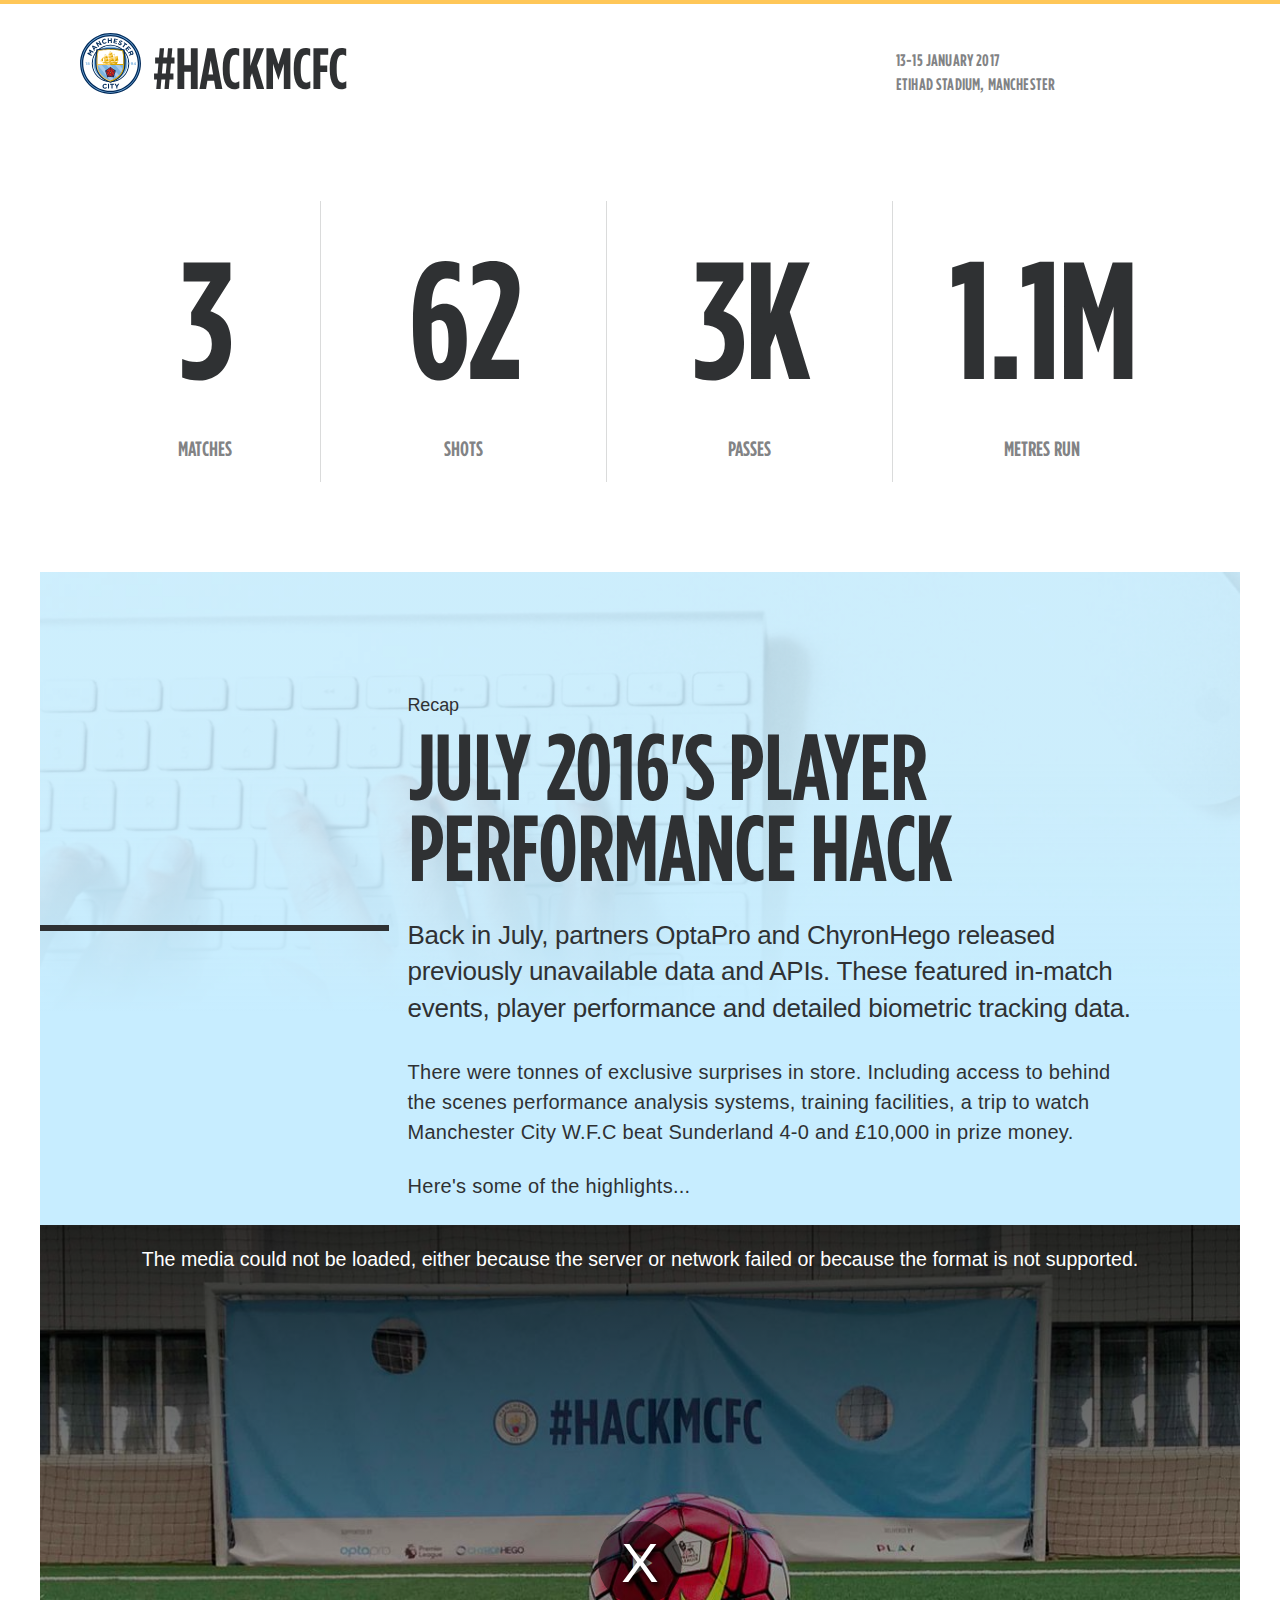
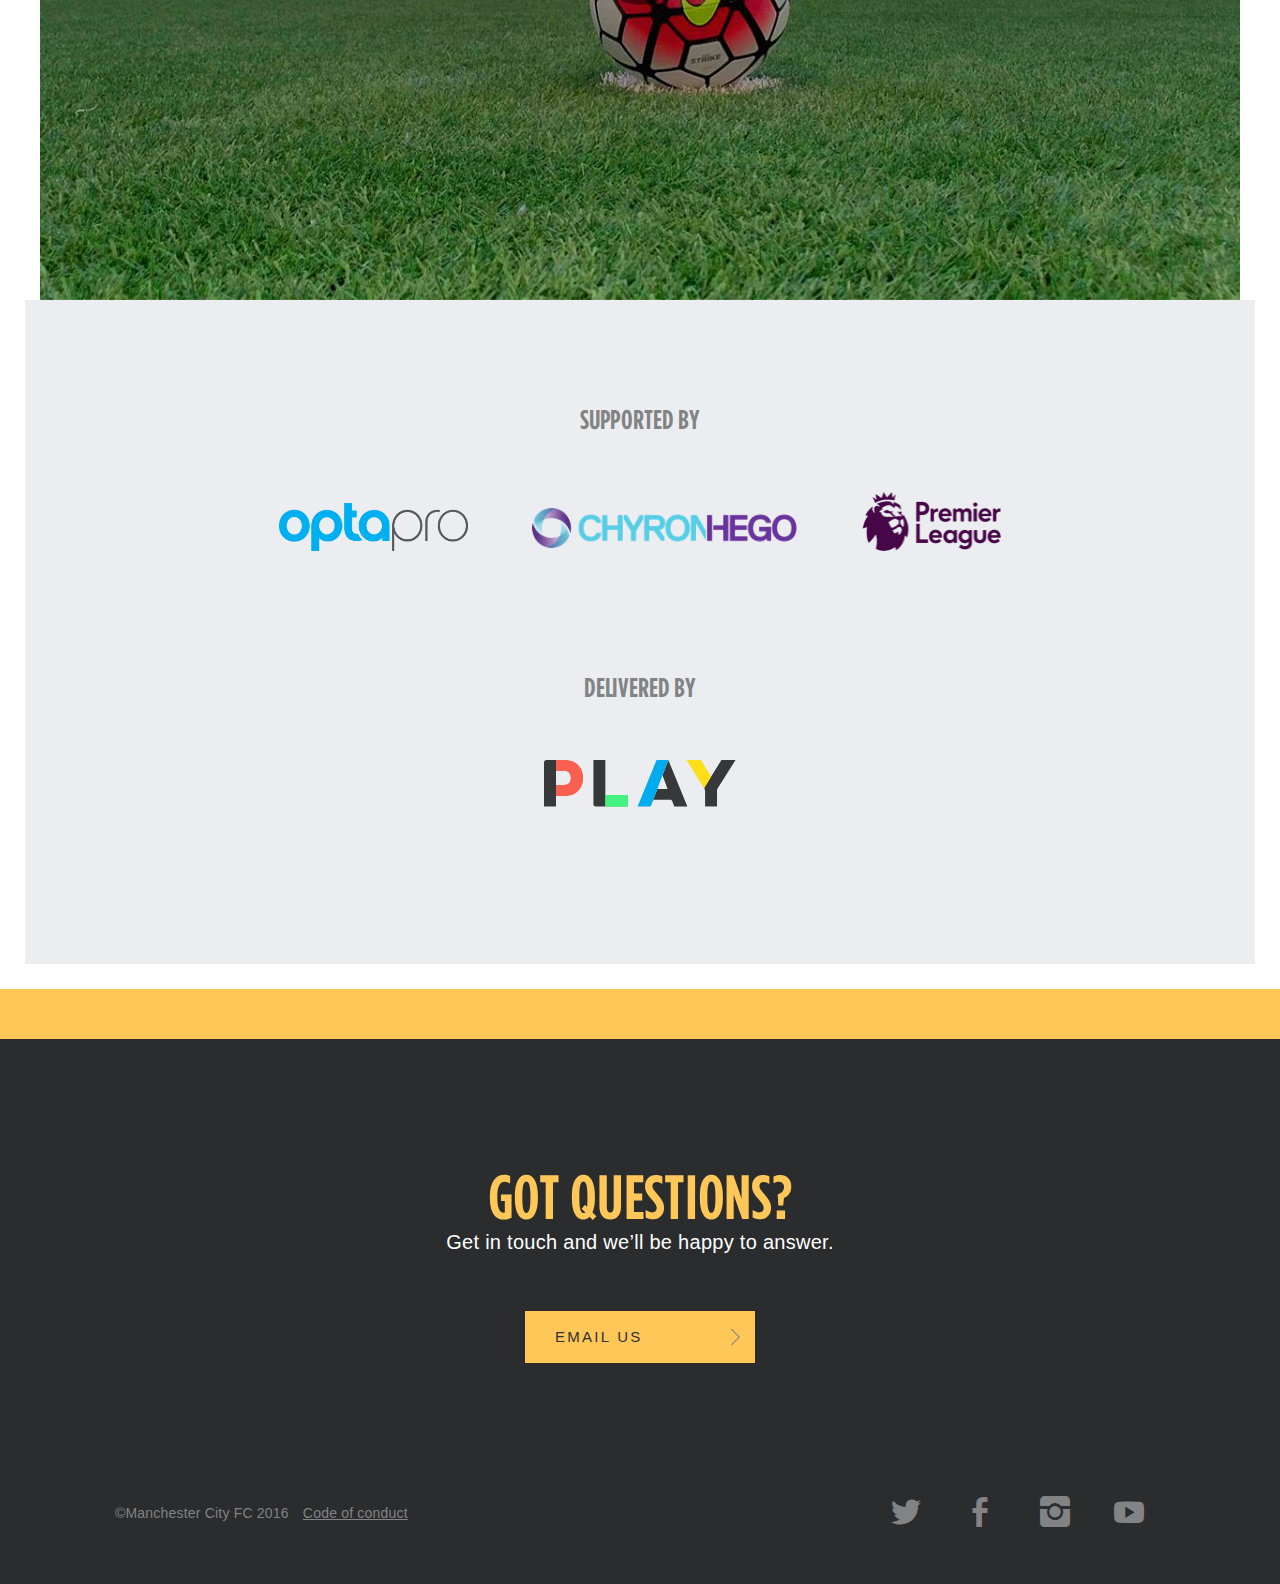
==== commit 1d366cc8: "July hack page updated" ====
--- a/player-performance-data-july-2016/index.html
+++ b/player-performance-data-july-2016/index.html
@@ -40,13 +40,16 @@
   </script>-->
 
 <header role="banner" id="header">
+  <a class="button but-yellow" href="apply.html">
+    <span class="button-text">Register <span>here</span></span>
+  </a>
 	<div class="header-inner">
   	<a class="logo" href="/">
       <svg width="218" height="218" viewBox="0 0 218 218" xmlns="http://www.w3.org/2000/svg"><g fill="none" fill-rule="evenodd"><path d="M109.102.102C49.127.102.307 48.922.307 108.898c0 59.975 48.82 108.795 108.795 108.795 59.976 0 108.796-48.82 108.796-108.795 0-59.976-48.82-108.796-108.796-108.796" fill="#002A5A"/><path d="M206.537 108.898c0-53.835-43.65-97.486-97.486-97.486-53.83 0-97.48 43.65-97.48 97.486 0 53.834 43.65 97.486 97.49 97.486 53.89 0 97.49-43.652 97.49-97.486" fill="#FFF"/><path d="M171.125 108.898c0-34.287-27.787-62.023-62.074-62.023-34.28 0-62.02 27.787-62.02 62.023 0 34.286 27.79 62.073 62.02 62.073 34.29 0 62.08-27.78 62.08-62.07" fill="#7AB2E1"/><path d="M109.102 45.698c-34.85 0-63.2 28.35-63.2 63.2s28.35 63.25 63.2 63.25 63.25-28.35 63.25-63.25c-.05-34.85-28.4-63.2-63.25-63.2m0 130.186c-36.896 0-66.986-30.04-66.986-66.986 0-36.948 30.04-66.987 66.986-66.987 36.948 0 66.987 30.04 66.987 66.99-.06 36.95-30.09 66.99-66.99 66.99" fill="#002A5A"/><path fill="#7AB2E1" d="M22.005 106.544l-1.79.41-.462-1.792 2.917-.87h1.535v10.184h-2.2m10.08-7.216c0-.665-.51-1.228-1.432-1.228-.92 0-1.433.563-1.433 1.177v.05c0 .71.563 1.22 1.433 1.22.87 0 1.433-.51 1.433-1.23m.307 4.24c0-.82-.716-1.28-1.74-1.28-1.023 0-1.74.46-1.74 1.23 0 .71.665 1.28 1.74 1.28 1.075.05 1.74-.51 1.74-1.23m-5.63.2c0-1.28.564-2 1.638-2.46-.76-.46-1.27-1.13-1.27-2.2V107c0-1.535 1.44-2.763 3.53-2.763 2.15 0 3.53 1.23 3.53 2.763v.05c0 1.076-.51 1.74-1.28 2.202 1.03.512 1.64 1.177 1.64 2.405v.053c0 1.894-1.63 2.968-3.89 2.968-2.25-.05-3.89-1.226-3.89-2.966m160.43-4.042c0-.92-.66-1.59-1.79-1.59-1.07 0-1.74.61-1.74 1.532v.05c0 .922.67 1.536 1.74 1.536 1.13-.05 1.79-.666 1.79-1.536m-.05 2.66c-.51.41-1.17.716-2.04.716-2.2 0-3.63-1.226-3.63-3.273v-.05c0-2.047 1.59-3.53 3.84-3.53 1.39 0 2.15.306 2.92 1.073.72.717 1.18 1.843 1.18 3.787v.053c0 3.277-1.53 5.53-4.4 5.53-1.48 0-2.46-.515-3.33-1.18l1.18-1.69c.72.615 1.38.87 2.2.87 1.59 0 2-1.43 2.1-2.3m9.42.153v-3.12l-2.66 3.13h2.66zm0 1.79h-4.97l-.35-1.58 5.53-6.45h1.89v6.19h1.39v1.79h-1.38v2.2h-2.1v-2.15z"/><path d="M109.102 48c-33.57 0-60.896 27.33-60.896 60.9s27.326 60.896 60.896 60.896S170 142.468 170 108.898 142.67 48 109.1 48m0 124.148c-34.85 0-63.25-28.35-63.25-63.25 0-34.85 28.35-63.25 63.25-63.25 34.85 0 63.25 28.35 63.25 63.25-.05 34.9-28.4 63.25-63.25 63.25" fill="#FFF"/><path d="M107.925 54.5c-31.216 0-49.23 4.094-49.23 4.094s-7.214 27.327-3.12 62.38c1.74 14.688 13.663 46.364 53.323 57.162 39.608-10.798 51.583-42.474 53.27-57.16 4.095-35.055-3.12-62.382-3.12-62.382s-18.013-4.094-49.23-4.094h-1.893z" fill="#002A5A"/><path d="M156.745 112.787c-.358 10.644-1.996 42.423-47.847 59.873-45.494-16.99-47.9-49.843-47.9-59.873h95.747z" fill="#A8C9EB"/><path d="M155.415 111.047c1.228-26.303-3.224-47.694-3.224-47.694S135.1 60.078 109 60.078c-26.15 0-43.498 3.633-43.498 3.633s-4.76 21.45-3.48 47.34h93.393z" fill="#FFF"/><path d="M110.33 171.74l-48.41-58.493c-1.74 12.026 8.034 47.592 48.41 58.492m-33.98-58.91l44.778 54.04c4.555-2.15 7.83-4.3 11.054-6.86l-39.097-47.18H76.35zm31.115.05l33.058 39.91c3.224-3.69 5.987-7.01 7.932-10.54l-24.308-29.38h-16.682zm48.512 0l-16.53-.06 13.87 16.73c2.353-5.17 2.66-13.82 2.66-16.69" fill="#7AB2E1"/><path d="M128.446 134.792c-.154-.41-.41-.666-.82-.82l-2.762-.972c-.256-.102-.512-.05-.717 0-.204-.972-.767-1.842-1.586-2.405-.1-.05-.2-.153-.3-.204-.2-.15-.36-.25-.61-.3-.35-.15-.71-.25-1.07-.36-.82-.25-1.58-.51-2.61-1.22-.92-.66-1.38-1.33-1.79-1.89-.1-.15-.2-.3-.31-.41-.25-.41-.61-.76-1.02-1.07-.72-.51-1.53-.76-2.4-.76-.2 0-.36.05-.56.05v-.05c.05-.36-.05-.71-.26-.97l-1.69-2.3c-.25-.3-.61-.51-1.02-.51-.41 0-.82.21-1.02.51l-1.79 2.31c-.2.31-.31.67-.25 1.03-.15 0-.31-.05-.41-.05-.87 0-1.69.26-2.4.77-.1.05-.2.16-.25.26-.21.15-.36.31-.51.46-.25.31-.46.61-.66.87-.51.72-.97 1.33-1.99 2.1-.92.67-1.69.92-2.35 1.13-.15.05-.35.11-.51.16-.51.11-.97.31-1.38.62-.82.56-1.38 1.48-1.59 2.46-.3-.1-.56-.15-.87-.05l-2.71.92c-.41.1-.66.41-.82.82-.1.41-.05.82.16 1.13l1.64 2.4c.21.26.46.46.77.51-.46.93-.51 2-.2 2.97.05.1.1.21.1.36.05.21.15.41.31.62l.62.92c.51.72.97 1.33 1.38 2.56.36 1.13.36 1.84.31 2.56v.51c-.05.51.06 1.03.21 1.49.31.97.97 1.74 1.84 2.25-.1.2-.2.41-.15.61v2.87c0 .41.21.77.51 1.03.31.25.77.31 1.13.2l2.82-.82c.26-.05.47-.25.62-.41.82.77 2 1.18 3.12 1.08.21 0 .46-.05.67-.1.41-.1.72-.2 1.08-.3.81-.26 1.58-.51 2.86-.51 1.178 0 1.89.25 2.56.51l.46.15c.46.203.97.305 1.48.305 1.02 0 2.047-.41 2.76-1.124.15.205.358.36.56.41l2.76.87c.41.1.82.05 1.13-.154.36-.25.51-.61.56-1.02l.05-2.87c0-.202-.05-.46-.153-.61.87-.46 1.535-1.28 1.84-2.258.05-.1.05-.25.1-.36.05-.2.104-.41.104-.66.05-.41.05-.77.05-1.13 0-.87 0-1.69.41-2.87.356-1.122.817-1.685 1.28-2.3.1-.153.2-.255.305-.41.31-.41.56-.82.72-1.33.36-1.023.26-2.1-.252-3.07.25-.102.46-.204.61-.46l1.69-2.354c.355-.41.46-.82.304-1.23" fill="#002A5A"/><path d="M107.414 140.984c0-.87.716-1.587 1.637-1.587.93 0 1.64.717 1.64 1.587s-.71 1.637-1.64 1.637c-.92 0-1.63-.71-1.63-1.63" fill="#FDCA50"/><path d="M99.942 139.04c-.972.306-1.484 1.33-1.177 2.302 0 .102.05.204.154.307.05.05.05.1.1.1 0 0 0 .05.05.05.36.51.87 1.02 1.17 2.04.36 1.07.2 1.69.25 2.3 0 .2 0 .41.1.61.3.97 1.33 1.48 2.3 1.17.25-.1.46-.21.66-.36.1-.05.15-.15.2-.21 0 0 3.07-4.2 3.17-4.35.15-.2 0-.36-.1-.51-.11-.1-.31-.46-.36-.67-.1-.26-.1-.56-.1-.77 0-.21 0-.36-.21-.46-.21-.05-3.74-1.23-4.92-1.59-.46-.1-.92-.16-1.33 0m-2.4 2.3c-.36-1.13.25-2.36 1.38-2.77.15-.05.15-.21.05-.26-1.18-.46-2.15-.77-3.18-.46-1.49.46-2.25 1.99-1.79 3.42.05.1.05.15.1.26.05.1.1.25.2.41.56.97 1.38 1.64 1.94 3.38.46 1.43.31 2.35.36 3.17-.05.36 0 .72.1 1.07.46 1.43 2.05 2.25 3.48 1.74.97-.36 1.59-1.18 2.3-2.2.05-.11-.05-.21-.16-.16-1.13.36-2.41-.26-2.77-1.38-.31-.87.1-2.2-.25-3.28-.36-1.03-1.54-2.15-1.79-2.97m10.59-9.52c-.62-.82-1.74-.97-2.56-.41-.1.05-.21.1-.26.26-.05.05-.05.1-.1.1l-.05.05c-.41.51-.72 1.13-1.59 1.74-.92.67-1.54.72-2.1.97-.2.05-.41.15-.56.25-.82.61-1.03 1.74-.41 2.56.15.2.36.36.56.51.1.05.16.1.26.1l5.12 1.64c.25.05.36-.1.46-.2.1-.1.36-.41.56-.56.21-.16.51-.31.72-.31.21-.05.36-.1.36-.36V133c-.05-.41-.15-.87-.41-1.23m-2.97-1.583c.97-.72 2.35-.513 3.07.46.1.15.26.1.26-.05.05-1.23.05-2.253-.51-3.123-.87-1.225-2.61-1.48-3.84-.61-.11.05-.16.1-.21.202-.1.1-.21.15-.36.31-.72.813-1.13 1.79-2.66 2.86-1.23.87-2.15 1.024-2.92 1.28-.36.102-.67.255-.98.46-1.23.87-1.54 2.61-.62 3.84.62.82 1.64 1.124 2.82 1.482.103.05.154-.105.103-.207-.715-.97-.51-2.35.46-3.02.72-.51 2.15-.56 3.07-1.28.92-.61 1.59-2.04 2.305-2.61m12.39 7.12c.61-.82.41-1.94-.41-2.51-.05-.05-.15-.15-.31-.2-.05 0-.104-.05-.155-.05h-.05c-.61-.21-1.28-.31-2.15-.97-.92-.66-1.18-1.23-1.59-1.69-.1-.15-.26-.36-.46-.46-.82-.61-1.94-.41-2.56.41-.15.21-.25.46-.31.67 0 .1-.05.21-.05.31v5.32c0 .26.21.31.36.36.15.05.51.21.72.36.2.16.41.36.51.56.1.16.2.31.46.21.2-.1 3.78-1.18 4.91-1.58.41-.15.82-.36 1.073-.72m.61-3.27c.974.72 1.18 2.05.514 3.02-.104.15 0 .25.15.2 1.178-.3 2.2-.61 2.816-1.48.92-1.18.617-2.92-.61-3.84-.1-.05-.154-.1-.26-.16-.1-.1-.252-.15-.41-.2-1.02-.41-2.1-.51-3.58-1.58-1.23-.87-1.64-1.69-2.15-2.35-.15-.31-.41-.57-.72-.77-1.23-.87-2.97-.616-3.84.61-.61.87-.61 1.89-.51 3.12 0 .1.15.15.21.05.716-.97 2.1-1.175 3.07-.46.77.51 1.23 1.84 2.15 2.51.82.61 2.404.82 3.17 1.33m-3.02 13.92c.975.305 2-.21 2.306-1.18.05-.1.05-.204.1-.36v-.204c0-.66-.1-1.33.26-2.35.36-1.07.82-1.48 1.176-1.992.16-.15.26-.36.31-.56.31-.97-.2-1.99-1.17-2.3-.26-.05-.51-.1-.77-.05-.1 0-.2 0-.308.05l-5.12 1.69c-.26.1-.208.31-.208.46 0 .157-.05.51-.1.77-.106.26-.21.51-.36.67-.156.16-.26.31-.1.46.15.158 2.3 3.17 3.02 4.15.2.31.56.615.97.77m3.32-.46c-.36 1.124-1.59 1.74-2.77 1.38-.153-.05-.255.05-.204.204.67 1.02 1.28 1.89 2.307 2.2 1.43.51 3.02-.31 3.48-1.74.05-.1.05-.21.05-.26.05-.1.05-.26.1-.46.103-1.13-.15-2.15.41-3.89.46-1.437 1.125-2.1 1.59-2.767.2-.26.41-.564.51-.92.46-1.435-.31-3.02-1.79-3.43-1.028-.31-2 .05-3.177.46-.106.05-.106.15.05.2 1.174.36 1.79 1.59 1.43 2.77-.307.87-1.38 1.74-1.74 2.816-.256.97.05 2.56-.256 3.43m-14.22 1.38c0 1.02.82 1.84 1.84 1.84.1 0 .2 0 .352-.05.06 0 .11-.05.16-.05h.05c.62-.208 1.23-.51 2.31-.51 1.122 0 1.69.302 2.25.46.202.05.41.1.663.1 1.025 0 1.84-.82 1.84-1.848 0-.25-.05-.51-.15-.71-.05-.1-.1-.2-.15-.253 0 0-3.07-4.194-3.176-4.3-.15-.2-.36-.1-.46-.05-.15.05-.51.156-.77.156s-.57-.05-.77-.16c-.21-.1-.36-.15-.51.05-.11.157-2.36 3.176-3.02 4.148-.26.31-.46.716-.46 1.176m1.48 3.02c-1.23 0-2.2-.974-2.2-2.15 0-.154-.16-.256-.26-.103-.77.98-1.382 1.79-1.433 2.87-.05 1.49 1.23 2.71 2.76 2.71h.31c.15 0 .302 0 .46-.05 1.07-.25 1.99-.76 3.84-.76 1.53 0 2.35.41 3.17.67.31.156.662.207 1.02.207 1.533 0 2.76-1.23 2.76-2.71 0-1.02-.67-1.89-1.437-2.87-.1-.1-.2 0-.2.1 0 1.18-.98 2.15-2.2 2.15-.93 0-2.1-.77-3.23-.77-1.076-.1-2.46.72-3.38.72m16.17-15.146c1.03-.05 1.95.2 2.717.82l1.59-2.2-2.61-.923c-.203.92-.82 1.74-1.69 2.302m-4.91 15.05c.36.97.41 1.89.05 2.81l2.61.82.05-2.71c-.92.05-1.89-.26-2.71-.92m-15.963 0c-.82.61-1.74.97-2.66.92v2.71l2.66-.77c-.36-.87-.36-1.89 0-2.87m-5.02-15.04c-.87-.56-1.433-1.33-1.74-2.25l-2.56.87 1.536 2.25c.72-.615 1.69-.92 2.77-.87m13.02-9.52c-.26-.97-.87-1.84-1.69-2.3l1.69-2.15 1.64 2.15c-.82.563-1.386 1.33-1.64 2.303" fill="#E42313"/><path d="M124.3 84.795l11.208-3.838s-.972 4.657-.665 8.29c.358 4.657 3.02 8.24 3.02 8.24l-13.818 4.758.256-17.45z" fill="#FDCA50"/><path d="M137.862 97.486s-2.456-3.53-2.866-7.625c-.307-3.07 0-5.73.512-8.9-.512 2.15-2.303 8.14-7.318 13.72-2.047 2.26-2.917 4.2-3.326 5.58l-.256-26.4s-2.66.92-2.917 1.03c-.3.1-.46.31-.46.41 0 .16-.15.26-.3.31-.2.05-1.74.61-2.81.97-.2.05-.1.26 0 .26 1.28-.05 3.07-.2 3.28-.2.26-.05.36-.15.41-.36v-.05c.05-.2.21-.36.41-.36.15 0 1.13-.1 1.74-.2l-.25 28.4h1.28V102l12.9-4.506z" fill="#DAA500"/><path d="M88.172 102.962s-2.098-1.536-2.66-4.453c-.564-2.97.92-4.71.92-4.71l13.56-4.66s-.817 2.71-.05 5.78c1.024 3.89 3.07 6.5 3.07 6.5s-4.963-.92-9.825-.31c-4.554.56-5.015 1.84-5.015 1.84m-15.66-3.38s1.69-4.61 6.654-9.67c3.735-3.79 6.243-4.97 6.243-4.97s-2.21 3.12-3.13 8.29c-.57 3.17.05 7.21.05 7.21s-2.56-.51-5.48-.82c-2.41-.31-4.35-.05-4.35-.05" fill="#FDCA50"/><path d="M85.41 84.948s-2.15 3.122-3.072 8.29c-.562 3.173.052 7.216.052 7.216s-.666-.154-2.098-.46c-6.09-1.382 5.117-15.046 5.117-15.046m7.98 3.736l-.1-12.23h-.06c-.31.102-2.66.92-2.92.972-.31.102-.46.307-.46.41 0 .153-.11.255-.31.306-.21.05-1.74.614-2.82.973-.21.05-.11.255 0 .255 1.22-.05 3.07-.204 3.27-.204.25-.05.36-.154.41-.358v-.052c.05-.204.2-.358.41-.358.15 0 1.07-.102 1.69-.205l-.11 10.44h.97v.05zM109.2 77.63h.92V65.86s-2.66.922-2.916 1.024c-.31.102-.463.307-.463.41 0 .153-.15.255-.3.306-.2.052-1.74.615-2.81.973-.2.05-.1.256 0 .256 1.23-.06 3.07-.21 3.28-.21.26-.05.36-.16.41-.36.05-.21.21-.36.41-.36.15 0 1.02-.11 1.64-.21l-.15 9.93z" fill="#DAA500"/><path d="M106.8 68.624h.05c.257-.05.36-.154.41-.358.05-.154.102-.256.256-.307l-.358-1.03c-.307.1-.41.3-.41.41 0 .15-.102.2-.256.3l.308.97zM89.912 79.166h.05c.257-.05.36-.154.41-.358.052-.154.103-.256.257-.308l-.36-1.023c-.31.102-.41.307-.41.41 0 .153-.1.204-.26.255l.3 1.024zm31.37-2.61h.05c.257-.05.36-.154.41-.358.05-.154.154-.256.256-.307l-.358-1.02c-.307.1-.41.31-.46.41 0 .16-.103.21-.257.31l.36.97z" fill="#FDCA50"/><path d="M103.013 101.426s-2.2-3.172-3.02-6.55c-.716-2.917 0-5.68 0-5.68s-1.432 4.964-4.912 7.676c-2.4 1.893-8.29 3.633-6.9 6.09.21-.36.82-.973 3.23-1.536.31-.05.62-.102.87-.153v4.042h1.28v-4.196c4.45-.52 9.47.3 9.47.3" fill="#DAA500"/><path d="M86.74 92.983s-1.587-.973-1.433-4.043c.204-3.173 1.79-4.555 1.842-4.657l10.54-3.633s-.77 1.586-.26 3.99c.66 2.918 2.5 4.505 2.5 4.505s-5.32.05-10.08 1.74c-2.31.818-3.13 2.098-3.13 2.098" fill="#FDCA50"/><path d="M93.034 86.33c3.07-2.507 4.708-5.68 4.708-5.68s-.41 2.047-.103 3.838c.56 3.07 2.35 4.708 2.35 4.708s-4.3.05-8.96 1.38c-3.07.87-4.05 2.1-4.3 2.51-.97-2.406 3.17-4.197 6.29-6.756" fill="#DAA500"/><path d="M105.11 103.78s-2.916-2.2-3.633-6.243c-.562-3.224 1.587-5.578 1.587-5.578l16.53-5.68s-.922 3.68-.052 7.16c.92 3.94 4.554 8.85 4.554 8.85s-6.857-2-12.793-1.23c-5.68.66-6.192 2.71-6.192 2.71m-3.42-26.2c-.1-2.51 1.64-4.51 1.74-4.61l11.87-4.15s-.76 1.84-.56 3.47c.36 3.02 2.1 4.65 2.1 4.65s-4.65-.26-10.13 1.64c-3.02 1.07-3.32 2.5-3.32 2.5s-1.53-.46-1.69-3.53" fill="#FDCA50"/><path d="M111.098 74.355c2.098-1.842 4.196-5.526 4.196-5.526s-.767 1.84-.563 3.47c.36 3.02 2.1 4.65 2.1 4.65s-5.01-.05-9.87 1.64c-2.1.71-3.37 1.89-3.58 2.5-.76-2.36 4.76-4.15 7.73-6.76" fill="#DAA500"/><path d="M103.422 91.243s-1.74-1.996-2.047-5.015c-.358-3.173 1.535-4.452 1.69-4.555l13.713-4.76s-.358.973-.05 3.788c.306 2.31 2.558 5.48 2.558 5.48s-7.318.21-11.872 1.95c-2.764 1.13-3.992 3.13-3.992 3.13" fill="#FDCA50"/><path d="M112.48 83.31c2.968-2.558 4.298-6.396 4.298-6.396s-.358 2.15 0 3.838c.717 2.968 2.815 5.476 2.815 5.476s-6.346.102-11.002 1.637c-3.02 1.024-4.91 2.815-5.16 3.327-.61-2.508 6.09-5.323 9.06-7.88m11.87 19.188s-3.73-4.81-4.81-9.108c-.71-2.815-.2-6.038.05-7.113-.41 1.48-1.94 6.34-5.57 9.72-3.48 3.22-10.39 4.81-8.9 7.83.26-.51 1.08-1.64 3.84-2.36l-.05 3.89h1.33v-4.15c6.14-.98 14.13 1.28 14.13 1.28" fill="#DAA500"/><path d="M130.75 111.56c.87-.155 1.74-.36 3.018-.667-.102-.05-.153-.102-.205-.153-1.38-1.535-1.125-3.173-.307-3.992 3.07-2.917 3.02-5.015 3.02-5.015s-7.523 1.536-17.4 2.047c-.614.05-2.916 1.024-3.582 1.075-1.33.05-2.763.102-4.196.102-18.627.154-23.847-1.126-29.988-2.303-6.192-1.177-8.904-2.405-8.904-2.405l-.256.66s4.862 1.89 8.393 3.63c.716.36 3.633 4.71 4.605 6.19H62.79c-1.228-25.39 3.685-46.16 3.685-46.16s16.938-3.64 42.423-3.64v-2.71c-27.07 0-45.084 3.84-45.084 3.84s-7.88 27.73-3.685 60.74c1.74 13.76 13.15 39.5 48.66 51.48l1.53-2.2-1.54-2.15c-33.47-11.26-43.24-33.88-44.93-46.83-.36-2.87-.67-5.73-.87-8.5h45.95v-3.89H85.46c.512-1.69 2.2-2.1 4.248-1.64 2.15.51 4.247 1.02 6.243.92 5.07-.26 4.3-1.64 4.76-1.59 5.17.31 7.17 1.58 11.67 1.48 4.15-.05 5.58-1.13 5.94-1.18 5.07-.05 6.96 2.25 12.03 2.71.16.1.26.1.41.1" fill="#FDCA50"/><path d="M153.88 62.125s-17.963-3.838-45.034-3.838V61c25.485 0 42.372 3.632 42.372 3.632s4.913 20.777 3.685 46.16h-22.21c-1.79-1.69-.767-3.94-.153-4.453 2.61-2.36 2.61-3.94 2.61-3.94s-5.988 1.48-15.864 1.94c-.614 0-3.43 1.28-4.094 1.28-1.382.05-3.275.1-4.708.1-12.845 0-19.19-.26-30.346-2.61.205.25.307.36.512.66.05.1 4.912 1.33 4.964 1.43.716.97 1.688 1.69 2.865 2.3 1.79.97 4.45 1.79 6.65 1.89 5.01.3 4.09-1.59 4.55-1.59 5.17-.1 8.49 1.79 13 1.69 4.14-.05 4.24-1.33 4.65-1.39 4.09-.26 8.24 1.53 11.77 2.71h-20.31v3.89h45.8c-.21 2.81-.51 5.63-.87 8.49-1.69 12.95-11.52 35.62-44.93 46.82v4.35c35.51-11.93 46.92-37.67 48.66-51.48 4.3-33.06-3.59-60.8-3.59-60.8" fill="#DAA500"/><path fill="#002A5A" d="M25.894 74.048l1.893-3.53 8.342-.615-4.25-7.215 1.89-3.582 14.94 7.88-1.74 3.276-9.73-5.118 4.14 7.523-.06.102-8.5.81 9.67 5.11-1.69 3.22m12.03-30.44l-5.53-2.1 2.45 5.37 3.07-3.28zm-9.88-3.94l2.35-2.51 17.34 6.4L60 54.23l-3.787-1.49-4.91 5.17L53 61.645l-2.61 2.764-7.42-16.89zm13.36-12.28l2.96-1.79 12.13 4.81-5.37-8.91 3.12-1.9 8.75 14.43-2.71 1.64-12.54-4.97 5.57 9.21-3.17 1.89M79 32.32c-1.33-4.656 1.027-9.415 6.04-10.9 3.07-.87 5.17-.41 7.11.666l-1.53 3.275c-1.59-.77-3.076-1.08-4.66-.62-2.71.77-4.045 3.64-3.226 6.4v.05c.82 2.77 3.37 4.56 6.19 3.74 1.84-.51 2.76-1.58 3.73-3.12l2.92 1.64c-1.125 2.25-2.66 3.89-5.833 4.81-4.81 1.38-9.41-1.28-10.75-5.94m20.22-13.56l3.74-.1.16 6.7 6.86-.2-.15-6.65 3.68-.1.46 16.89-3.73.05-.15-6.75-6.85.16.16 6.81-3.68.11m35.67 1.95l3.12-1.49c.87 1.79 1.95 3.17 3.74 3.99 1.38.61 2.46.46 2.87-.41v-.05c.41-.87.05-1.54-2.2-3.38-2.71-2.2-4.3-3.99-2.92-7.01v-.05c1.28-2.77 4.35-3.58 7.52-2.15 2.25 1.02 3.79 2.61 4.81 4.55l-2.92 1.74c-.92-1.58-1.99-2.76-3.27-3.37-1.28-.61-2.25-.3-2.61.41v.05c-.46 1.03.05 1.64 2.36 3.53 2.71 2.26 3.99 4.2 2.71 6.86v.05c-1.38 3.02-4.5 3.69-7.83 2.15-2.3-1.07-4.3-2.97-5.37-5.42m24.62.97l-4.05-3.12 2.04-2.76 11.1 8.487-2.042 2.71-4.09-3.07-8.14 10.698-2.97-2.25m30.857 23.59c.82 1.64 2.15 2.1 3.43 1.486h.05c1.43-.71 1.64-2.044.82-3.68l-1.64-3.274-4.35 2.2 1.69 3.27zm3.99-10.34l3.48 6.91c.974 1.94 1.18 3.68.667 5.17-.41 1.28-1.39 2.31-2.82 3.02h-.05c-2.45 1.23-4.6.67-6.29-.87l-3.53 6.4-1.95-3.89 3.23-5.68-1.33-2.61-4.81 2.407-1.69-3.326 15.1-7.53zM124.1 30.07l6.245 1.33 1.683-2.97-7.218-1.59.717-3.372 8.85 1.94.664-3.23-12.43-2.71-3.58 16.48 12.59 2.762.67-3.224-8.9-1.944m50.82 12.64l-12.95 10.87 8.24 9.82 2.56-2.093-5.88-7.01 2.71-2.31 4.15 4.96 3.33-1.18-4.97-5.89 2.66-2.2 5.78 6.91 2.56-2.1M80.44 190.06c0-4.914 3.687-8.956 8.957-8.956 3.22 0 5.17 1.074 6.75 2.66l-2.41 2.764c-1.33-1.177-2.66-1.944-4.4-1.944-2.92 0-4.97 2.405-4.97 5.373v.05c0 2.918 2.048 5.374 4.965 5.374 1.94 0 3.17-.76 4.5-1.99l2.405 2.46c-1.79 1.9-3.737 3.07-7.063 3.07-4.963 0-8.75-3.89-8.75-8.85m19.55-8.59h3.787v17.2h-3.78zm12.537 3.48h-5.22v-3.48h14.23v3.48h-5.22v13.67h-3.79m17.25-6.75l-6.6-10.38h4.4l4.15 6.86 4.15-6.86h4.3l-6.6 10.34v6.81h-3.78"/><path d="M109.102 6.857c-56.29 0-102.04 45.8-102.04 102.092 0 56.29 45.8 102.09 102.04 102.09 56.29 0 102.092-45.8 102.092-102.09-.05-56.35-45.852-102.1-102.092-102.1m0 206.38C51.582 213.24 4.76 166.41 4.76 108.9 4.76 51.378 51.582 4.554 109.1 4.554c57.52 0 104.344 46.824 104.344 104.344 0 57.52-46.824 104.343-104.344 104.343" fill="#7AB2E1"/></g></svg>
     </a>
     <h1><a href="/">#HACKMCFC</a></h1>
     <div class="date-wrap">
-      <p>29-31 July 2016 <span class="location">Etihad Campus, Manchester</span></p>
+      <p>13-15 January 2017 <span class="location">Etihad Stadium, Manchester</span></p>
     </div>
   </div>
 </header>
@@ -73,20 +76,25 @@
   </div>
 </aside><!-- #clockdiv -->
 
-<section class="recap data-wrap">
-  <div class="data">
-    <div class="content extra-pad">
-      <h2>Recap</h2>
-      <p class="line-wrap">Here's what happened at the last #HACKMCFC, held in July 2016</p>
-
-      <video id="my-video" class="video-js vjs-16-9" controls preload="auto" poster="../img/video-poster.jpg" data-setup="{'fluid': true}">
-        <source src="https://dl.dropboxusercontent.com/u/6340770/Hackathon-720.mp4" type='video/mp4'>
-        <!--<source src="MY_VIDEO.webm" type='video/webm'>-->
-        <p class="vjs-no-js">To view this video please enable JavaScript, and consider upgrading to a web browser that supports HTML5 video</p>
-      </video>
-    </div>
-  </div><!-- .data -->
-</section><!-- .data-wrap -->
+<section class="about-wrap">
+  <div class="about">
+
+    <div class="content about-top">
+      <p class="pre-head">Recap</p>
+      <h1>July 2016's Player Performance Hack</h1>
+      <p class="line-wrap">Back in July, partners OptaPro and ChyronHego released previously unavailable data and APIs. These featured in-match events, player performance and detailed biometric tracking data.</p>
+      <p>There were tonnes of exclusive surprises in store. Including access to behind the scenes performance analysis systems, training facilities, a trip to watch Manchester City W.F.C beat Sunderland 4-0 and £10,000 in prize money.</p>
+      <p>Here's some of the highlights...</p>
+    </div>
+
+    <video id="my-video" class="video-js vjs-16-9" controls preload="auto" poster="../img/video-poster.jpg" data-setup="{'fluid': true}">
+      <source src="https://dl.dropboxusercontent.com/u/6340770/Hackathon-720.mp4" type='video/mp4'>
+      <!--<source src="MY_VIDEO.webm" type='video/webm'>-->
+      <p class="vjs-no-js">To view this video please enable JavaScript, and consider upgrading to a web browser that supports HTML5 video</p>
+    </video>
+
+  </div><!-- .about -->
+</section><!-- .about-wrap -->
 
 
 <section class="partners">
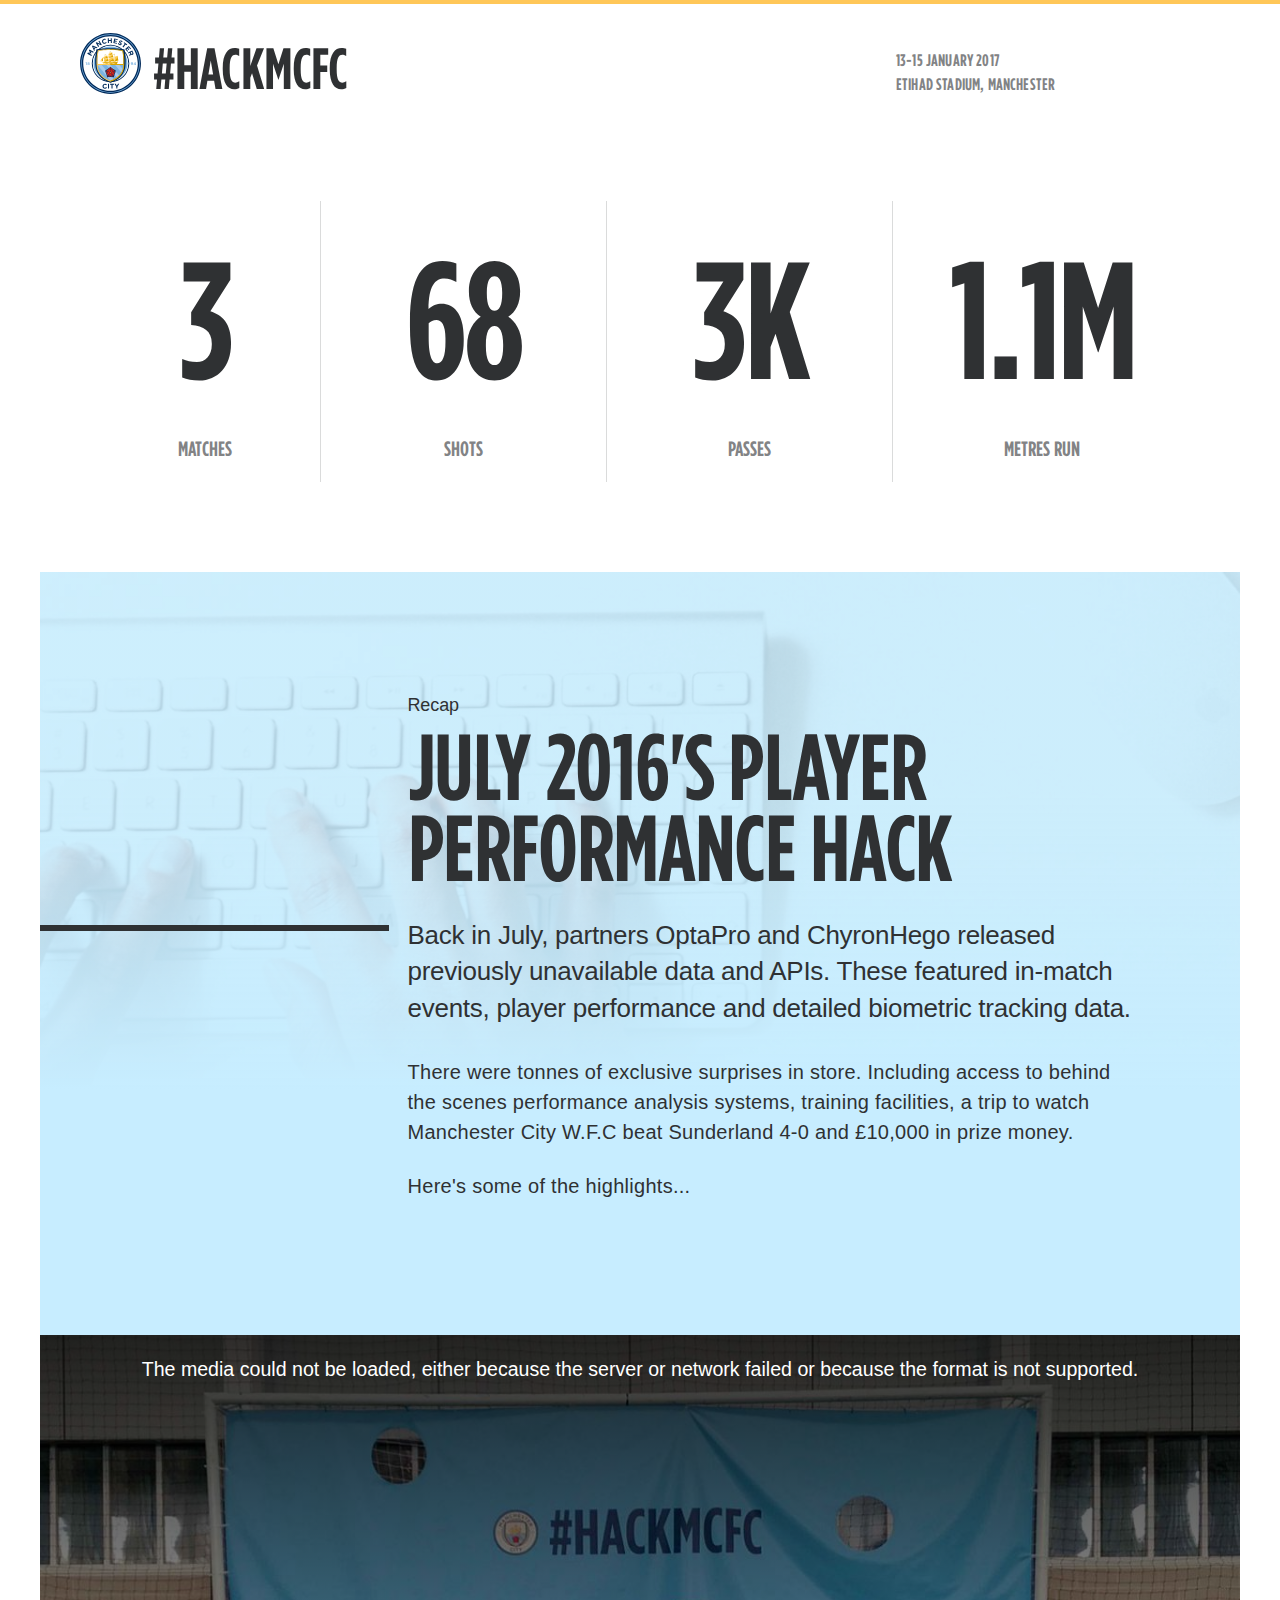
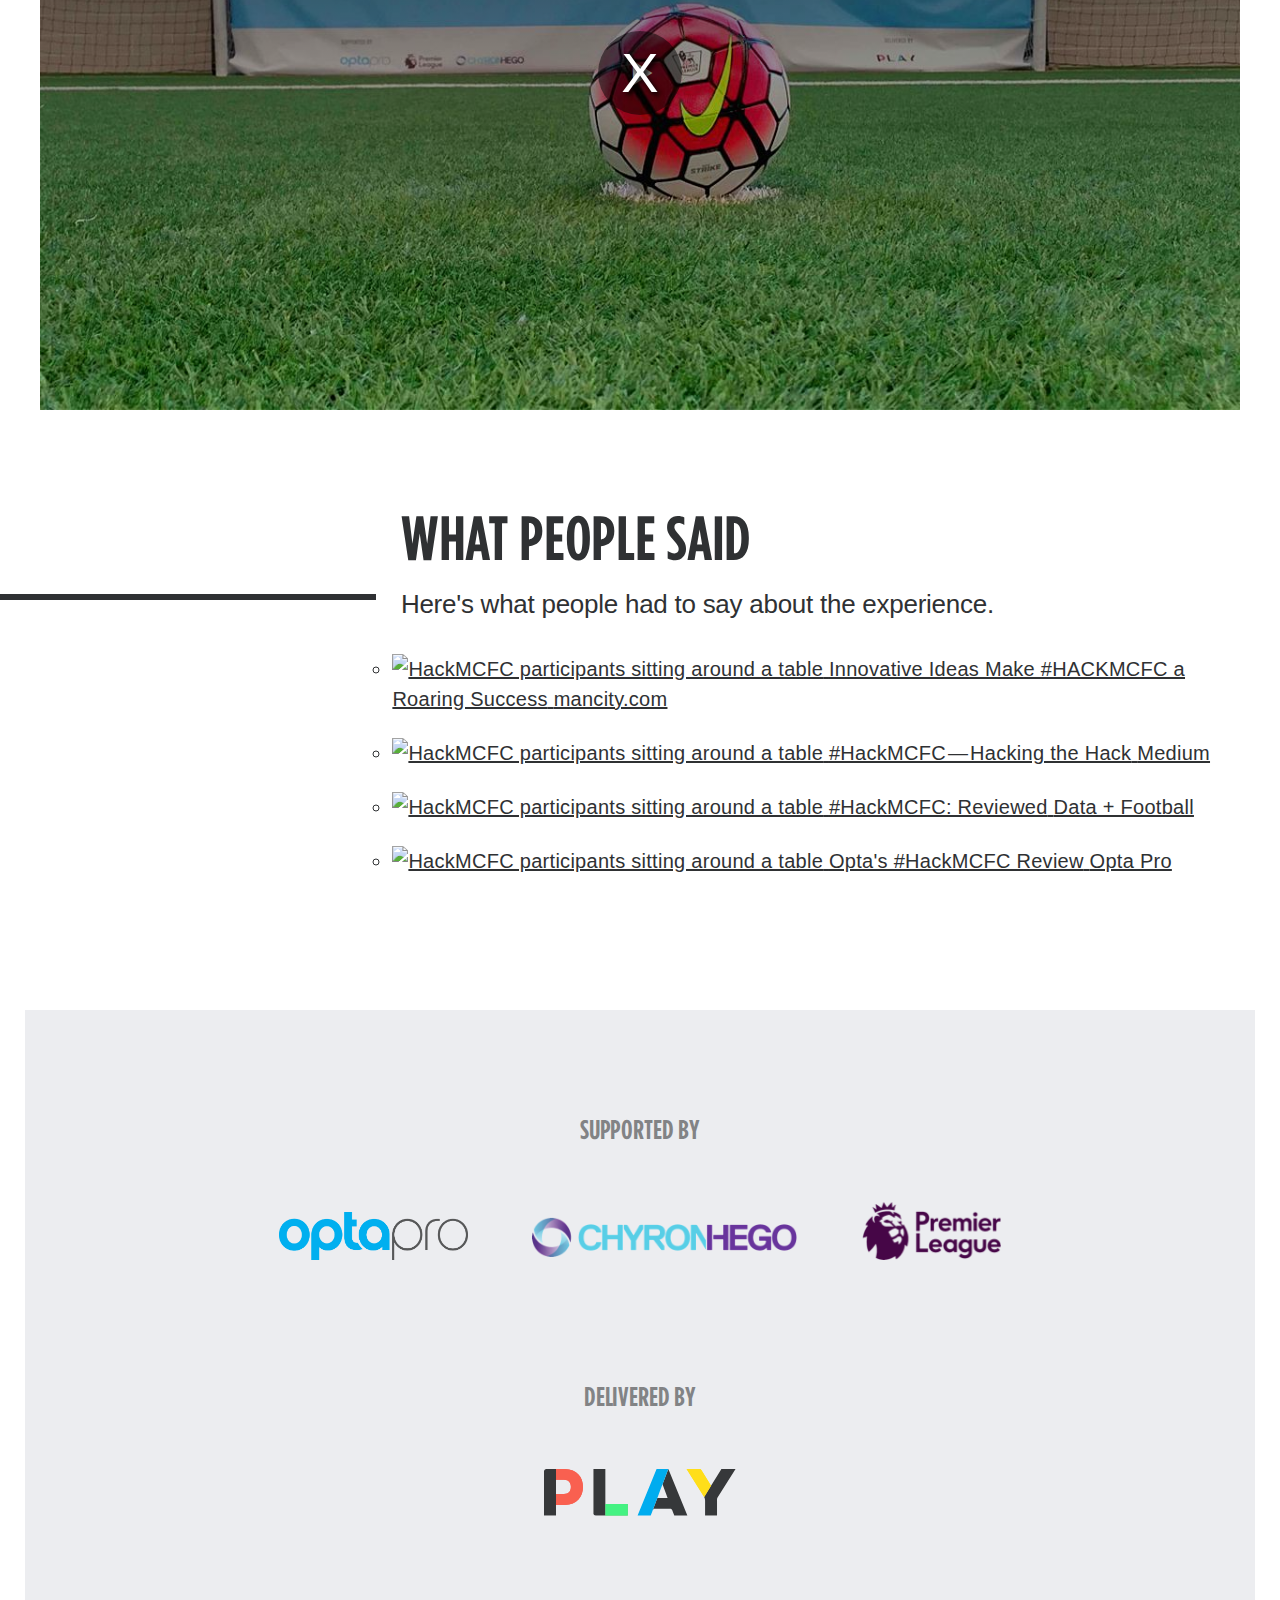
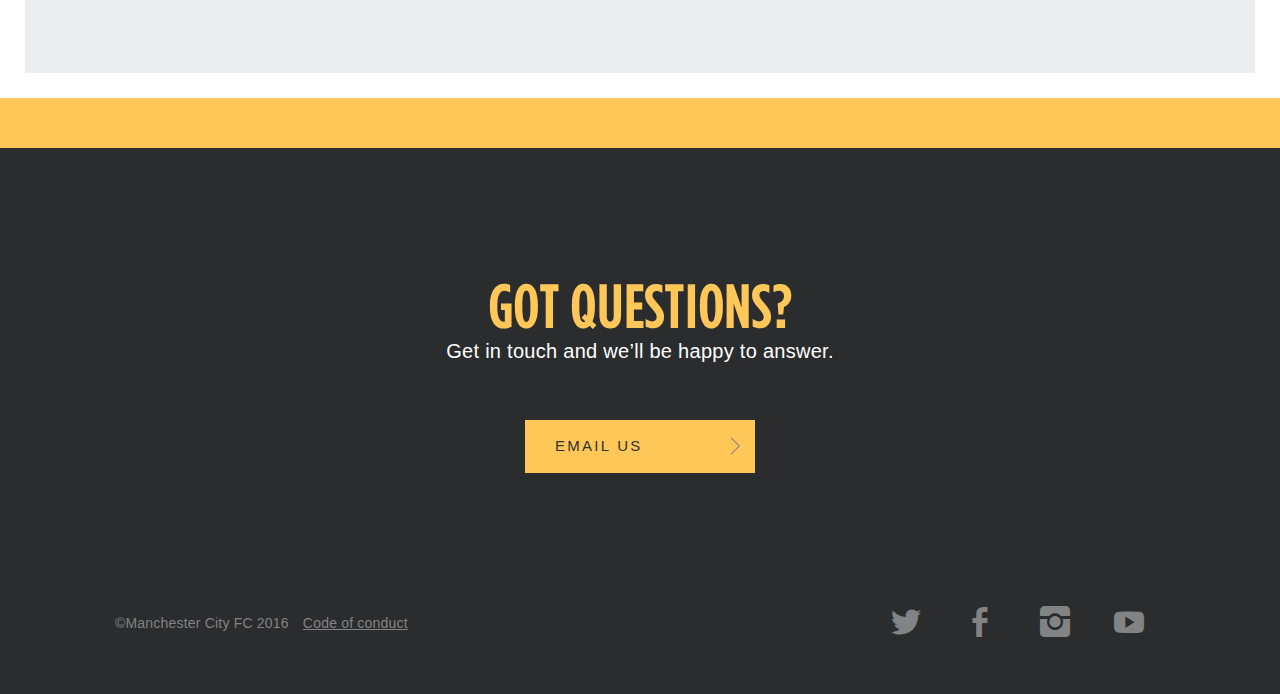
==== commit ed54e629: "Homepage link updated from July page" ====
--- a/player-performance-data-july-2016/index.html
+++ b/player-performance-data-july-2016/index.html
@@ -40,14 +40,14 @@
   </script>-->
 
 <header role="banner" id="header">
-  <a class="button but-yellow" href="apply.html">
+  <a class="button but-yellow" href="../apply.html">
     <span class="button-text">Register <span>here</span></span>
   </a>
 	<div class="header-inner">
-  	<a class="logo" href="/">
+  	<a class="logo" href="../">
       <svg width="218" height="218" viewBox="0 0 218 218" xmlns="http://www.w3.org/2000/svg"><g fill="none" fill-rule="evenodd"><path d="M109.102.102C49.127.102.307 48.922.307 108.898c0 59.975 48.82 108.795 108.795 108.795 59.976 0 108.796-48.82 108.796-108.795 0-59.976-48.82-108.796-108.796-108.796" fill="#002A5A"/><path d="M206.537 108.898c0-53.835-43.65-97.486-97.486-97.486-53.83 0-97.48 43.65-97.48 97.486 0 53.834 43.65 97.486 97.49 97.486 53.89 0 97.49-43.652 97.49-97.486" fill="#FFF"/><path d="M171.125 108.898c0-34.287-27.787-62.023-62.074-62.023-34.28 0-62.02 27.787-62.02 62.023 0 34.286 27.79 62.073 62.02 62.073 34.29 0 62.08-27.78 62.08-62.07" fill="#7AB2E1"/><path d="M109.102 45.698c-34.85 0-63.2 28.35-63.2 63.2s28.35 63.25 63.2 63.25 63.25-28.35 63.25-63.25c-.05-34.85-28.4-63.2-63.25-63.2m0 130.186c-36.896 0-66.986-30.04-66.986-66.986 0-36.948 30.04-66.987 66.986-66.987 36.948 0 66.987 30.04 66.987 66.99-.06 36.95-30.09 66.99-66.99 66.99" fill="#002A5A"/><path fill="#7AB2E1" d="M22.005 106.544l-1.79.41-.462-1.792 2.917-.87h1.535v10.184h-2.2m10.08-7.216c0-.665-.51-1.228-1.432-1.228-.92 0-1.433.563-1.433 1.177v.05c0 .71.563 1.22 1.433 1.22.87 0 1.433-.51 1.433-1.23m.307 4.24c0-.82-.716-1.28-1.74-1.28-1.023 0-1.74.46-1.74 1.23 0 .71.665 1.28 1.74 1.28 1.075.05 1.74-.51 1.74-1.23m-5.63.2c0-1.28.564-2 1.638-2.46-.76-.46-1.27-1.13-1.27-2.2V107c0-1.535 1.44-2.763 3.53-2.763 2.15 0 3.53 1.23 3.53 2.763v.05c0 1.076-.51 1.74-1.28 2.202 1.03.512 1.64 1.177 1.64 2.405v.053c0 1.894-1.63 2.968-3.89 2.968-2.25-.05-3.89-1.226-3.89-2.966m160.43-4.042c0-.92-.66-1.59-1.79-1.59-1.07 0-1.74.61-1.74 1.532v.05c0 .922.67 1.536 1.74 1.536 1.13-.05 1.79-.666 1.79-1.536m-.05 2.66c-.51.41-1.17.716-2.04.716-2.2 0-3.63-1.226-3.63-3.273v-.05c0-2.047 1.59-3.53 3.84-3.53 1.39 0 2.15.306 2.92 1.073.72.717 1.18 1.843 1.18 3.787v.053c0 3.277-1.53 5.53-4.4 5.53-1.48 0-2.46-.515-3.33-1.18l1.18-1.69c.72.615 1.38.87 2.2.87 1.59 0 2-1.43 2.1-2.3m9.42.153v-3.12l-2.66 3.13h2.66zm0 1.79h-4.97l-.35-1.58 5.53-6.45h1.89v6.19h1.39v1.79h-1.38v2.2h-2.1v-2.15z"/><path d="M109.102 48c-33.57 0-60.896 27.33-60.896 60.9s27.326 60.896 60.896 60.896S170 142.468 170 108.898 142.67 48 109.1 48m0 124.148c-34.85 0-63.25-28.35-63.25-63.25 0-34.85 28.35-63.25 63.25-63.25 34.85 0 63.25 28.35 63.25 63.25-.05 34.9-28.4 63.25-63.25 63.25" fill="#FFF"/><path d="M107.925 54.5c-31.216 0-49.23 4.094-49.23 4.094s-7.214 27.327-3.12 62.38c1.74 14.688 13.663 46.364 53.323 57.162 39.608-10.798 51.583-42.474 53.27-57.16 4.095-35.055-3.12-62.382-3.12-62.382s-18.013-4.094-49.23-4.094h-1.893z" fill="#002A5A"/><path d="M156.745 112.787c-.358 10.644-1.996 42.423-47.847 59.873-45.494-16.99-47.9-49.843-47.9-59.873h95.747z" fill="#A8C9EB"/><path d="M155.415 111.047c1.228-26.303-3.224-47.694-3.224-47.694S135.1 60.078 109 60.078c-26.15 0-43.498 3.633-43.498 3.633s-4.76 21.45-3.48 47.34h93.393z" fill="#FFF"/><path d="M110.33 171.74l-48.41-58.493c-1.74 12.026 8.034 47.592 48.41 58.492m-33.98-58.91l44.778 54.04c4.555-2.15 7.83-4.3 11.054-6.86l-39.097-47.18H76.35zm31.115.05l33.058 39.91c3.224-3.69 5.987-7.01 7.932-10.54l-24.308-29.38h-16.682zm48.512 0l-16.53-.06 13.87 16.73c2.353-5.17 2.66-13.82 2.66-16.69" fill="#7AB2E1"/><path d="M128.446 134.792c-.154-.41-.41-.666-.82-.82l-2.762-.972c-.256-.102-.512-.05-.717 0-.204-.972-.767-1.842-1.586-2.405-.1-.05-.2-.153-.3-.204-.2-.15-.36-.25-.61-.3-.35-.15-.71-.25-1.07-.36-.82-.25-1.58-.51-2.61-1.22-.92-.66-1.38-1.33-1.79-1.89-.1-.15-.2-.3-.31-.41-.25-.41-.61-.76-1.02-1.07-.72-.51-1.53-.76-2.4-.76-.2 0-.36.05-.56.05v-.05c.05-.36-.05-.71-.26-.97l-1.69-2.3c-.25-.3-.61-.51-1.02-.51-.41 0-.82.21-1.02.51l-1.79 2.31c-.2.31-.31.67-.25 1.03-.15 0-.31-.05-.41-.05-.87 0-1.69.26-2.4.77-.1.05-.2.16-.25.26-.21.15-.36.31-.51.46-.25.31-.46.61-.66.87-.51.72-.97 1.33-1.99 2.1-.92.67-1.69.92-2.35 1.13-.15.05-.35.11-.51.16-.51.11-.97.31-1.38.62-.82.56-1.38 1.48-1.59 2.46-.3-.1-.56-.15-.87-.05l-2.71.92c-.41.1-.66.41-.82.82-.1.41-.05.82.16 1.13l1.64 2.4c.21.26.46.46.77.51-.46.93-.51 2-.2 2.97.05.1.1.21.1.36.05.21.15.41.31.62l.62.92c.51.72.97 1.33 1.38 2.56.36 1.13.36 1.84.31 2.56v.51c-.05.51.06 1.03.21 1.49.31.97.97 1.74 1.84 2.25-.1.2-.2.41-.15.61v2.87c0 .41.21.77.51 1.03.31.25.77.31 1.13.2l2.82-.82c.26-.05.47-.25.62-.41.82.77 2 1.18 3.12 1.08.21 0 .46-.05.67-.1.41-.1.72-.2 1.08-.3.81-.26 1.58-.51 2.86-.51 1.178 0 1.89.25 2.56.51l.46.15c.46.203.97.305 1.48.305 1.02 0 2.047-.41 2.76-1.124.15.205.358.36.56.41l2.76.87c.41.1.82.05 1.13-.154.36-.25.51-.61.56-1.02l.05-2.87c0-.202-.05-.46-.153-.61.87-.46 1.535-1.28 1.84-2.258.05-.1.05-.25.1-.36.05-.2.104-.41.104-.66.05-.41.05-.77.05-1.13 0-.87 0-1.69.41-2.87.356-1.122.817-1.685 1.28-2.3.1-.153.2-.255.305-.41.31-.41.56-.82.72-1.33.36-1.023.26-2.1-.252-3.07.25-.102.46-.204.61-.46l1.69-2.354c.355-.41.46-.82.304-1.23" fill="#002A5A"/><path d="M107.414 140.984c0-.87.716-1.587 1.637-1.587.93 0 1.64.717 1.64 1.587s-.71 1.637-1.64 1.637c-.92 0-1.63-.71-1.63-1.63" fill="#FDCA50"/><path d="M99.942 139.04c-.972.306-1.484 1.33-1.177 2.302 0 .102.05.204.154.307.05.05.05.1.1.1 0 0 0 .05.05.05.36.51.87 1.02 1.17 2.04.36 1.07.2 1.69.25 2.3 0 .2 0 .41.1.61.3.97 1.33 1.48 2.3 1.17.25-.1.46-.21.66-.36.1-.05.15-.15.2-.21 0 0 3.07-4.2 3.17-4.35.15-.2 0-.36-.1-.51-.11-.1-.31-.46-.36-.67-.1-.26-.1-.56-.1-.77 0-.21 0-.36-.21-.46-.21-.05-3.74-1.23-4.92-1.59-.46-.1-.92-.16-1.33 0m-2.4 2.3c-.36-1.13.25-2.36 1.38-2.77.15-.05.15-.21.05-.26-1.18-.46-2.15-.77-3.18-.46-1.49.46-2.25 1.99-1.79 3.42.05.1.05.15.1.26.05.1.1.25.2.41.56.97 1.38 1.64 1.94 3.38.46 1.43.31 2.35.36 3.17-.05.36 0 .72.1 1.07.46 1.43 2.05 2.25 3.48 1.74.97-.36 1.59-1.18 2.3-2.2.05-.11-.05-.21-.16-.16-1.13.36-2.41-.26-2.77-1.38-.31-.87.1-2.2-.25-3.28-.36-1.03-1.54-2.15-1.79-2.97m10.59-9.52c-.62-.82-1.74-.97-2.56-.41-.1.05-.21.1-.26.26-.05.05-.05.1-.1.1l-.05.05c-.41.51-.72 1.13-1.59 1.74-.92.67-1.54.72-2.1.97-.2.05-.41.15-.56.25-.82.61-1.03 1.74-.41 2.56.15.2.36.36.56.51.1.05.16.1.26.1l5.12 1.64c.25.05.36-.1.46-.2.1-.1.36-.41.56-.56.21-.16.51-.31.72-.31.21-.05.36-.1.36-.36V133c-.05-.41-.15-.87-.41-1.23m-2.97-1.583c.97-.72 2.35-.513 3.07.46.1.15.26.1.26-.05.05-1.23.05-2.253-.51-3.123-.87-1.225-2.61-1.48-3.84-.61-.11.05-.16.1-.21.202-.1.1-.21.15-.36.31-.72.813-1.13 1.79-2.66 2.86-1.23.87-2.15 1.024-2.92 1.28-.36.102-.67.255-.98.46-1.23.87-1.54 2.61-.62 3.84.62.82 1.64 1.124 2.82 1.482.103.05.154-.105.103-.207-.715-.97-.51-2.35.46-3.02.72-.51 2.15-.56 3.07-1.28.92-.61 1.59-2.04 2.305-2.61m12.39 7.12c.61-.82.41-1.94-.41-2.51-.05-.05-.15-.15-.31-.2-.05 0-.104-.05-.155-.05h-.05c-.61-.21-1.28-.31-2.15-.97-.92-.66-1.18-1.23-1.59-1.69-.1-.15-.26-.36-.46-.46-.82-.61-1.94-.41-2.56.41-.15.21-.25.46-.31.67 0 .1-.05.21-.05.31v5.32c0 .26.21.31.36.36.15.05.51.21.72.36.2.16.41.36.51.56.1.16.2.31.46.21.2-.1 3.78-1.18 4.91-1.58.41-.15.82-.36 1.073-.72m.61-3.27c.974.72 1.18 2.05.514 3.02-.104.15 0 .25.15.2 1.178-.3 2.2-.61 2.816-1.48.92-1.18.617-2.92-.61-3.84-.1-.05-.154-.1-.26-.16-.1-.1-.252-.15-.41-.2-1.02-.41-2.1-.51-3.58-1.58-1.23-.87-1.64-1.69-2.15-2.35-.15-.31-.41-.57-.72-.77-1.23-.87-2.97-.616-3.84.61-.61.87-.61 1.89-.51 3.12 0 .1.15.15.21.05.716-.97 2.1-1.175 3.07-.46.77.51 1.23 1.84 2.15 2.51.82.61 2.404.82 3.17 1.33m-3.02 13.92c.975.305 2-.21 2.306-1.18.05-.1.05-.204.1-.36v-.204c0-.66-.1-1.33.26-2.35.36-1.07.82-1.48 1.176-1.992.16-.15.26-.36.31-.56.31-.97-.2-1.99-1.17-2.3-.26-.05-.51-.1-.77-.05-.1 0-.2 0-.308.05l-5.12 1.69c-.26.1-.208.31-.208.46 0 .157-.05.51-.1.77-.106.26-.21.51-.36.67-.156.16-.26.31-.1.46.15.158 2.3 3.17 3.02 4.15.2.31.56.615.97.77m3.32-.46c-.36 1.124-1.59 1.74-2.77 1.38-.153-.05-.255.05-.204.204.67 1.02 1.28 1.89 2.307 2.2 1.43.51 3.02-.31 3.48-1.74.05-.1.05-.21.05-.26.05-.1.05-.26.1-.46.103-1.13-.15-2.15.41-3.89.46-1.437 1.125-2.1 1.59-2.767.2-.26.41-.564.51-.92.46-1.435-.31-3.02-1.79-3.43-1.028-.31-2 .05-3.177.46-.106.05-.106.15.05.2 1.174.36 1.79 1.59 1.43 2.77-.307.87-1.38 1.74-1.74 2.816-.256.97.05 2.56-.256 3.43m-14.22 1.38c0 1.02.82 1.84 1.84 1.84.1 0 .2 0 .352-.05.06 0 .11-.05.16-.05h.05c.62-.208 1.23-.51 2.31-.51 1.122 0 1.69.302 2.25.46.202.05.41.1.663.1 1.025 0 1.84-.82 1.84-1.848 0-.25-.05-.51-.15-.71-.05-.1-.1-.2-.15-.253 0 0-3.07-4.194-3.176-4.3-.15-.2-.36-.1-.46-.05-.15.05-.51.156-.77.156s-.57-.05-.77-.16c-.21-.1-.36-.15-.51.05-.11.157-2.36 3.176-3.02 4.148-.26.31-.46.716-.46 1.176m1.48 3.02c-1.23 0-2.2-.974-2.2-2.15 0-.154-.16-.256-.26-.103-.77.98-1.382 1.79-1.433 2.87-.05 1.49 1.23 2.71 2.76 2.71h.31c.15 0 .302 0 .46-.05 1.07-.25 1.99-.76 3.84-.76 1.53 0 2.35.41 3.17.67.31.156.662.207 1.02.207 1.533 0 2.76-1.23 2.76-2.71 0-1.02-.67-1.89-1.437-2.87-.1-.1-.2 0-.2.1 0 1.18-.98 2.15-2.2 2.15-.93 0-2.1-.77-3.23-.77-1.076-.1-2.46.72-3.38.72m16.17-15.146c1.03-.05 1.95.2 2.717.82l1.59-2.2-2.61-.923c-.203.92-.82 1.74-1.69 2.302m-4.91 15.05c.36.97.41 1.89.05 2.81l2.61.82.05-2.71c-.92.05-1.89-.26-2.71-.92m-15.963 0c-.82.61-1.74.97-2.66.92v2.71l2.66-.77c-.36-.87-.36-1.89 0-2.87m-5.02-15.04c-.87-.56-1.433-1.33-1.74-2.25l-2.56.87 1.536 2.25c.72-.615 1.69-.92 2.77-.87m13.02-9.52c-.26-.97-.87-1.84-1.69-2.3l1.69-2.15 1.64 2.15c-.82.563-1.386 1.33-1.64 2.303" fill="#E42313"/><path d="M124.3 84.795l11.208-3.838s-.972 4.657-.665 8.29c.358 4.657 3.02 8.24 3.02 8.24l-13.818 4.758.256-17.45z" fill="#FDCA50"/><path d="M137.862 97.486s-2.456-3.53-2.866-7.625c-.307-3.07 0-5.73.512-8.9-.512 2.15-2.303 8.14-7.318 13.72-2.047 2.26-2.917 4.2-3.326 5.58l-.256-26.4s-2.66.92-2.917 1.03c-.3.1-.46.31-.46.41 0 .16-.15.26-.3.31-.2.05-1.74.61-2.81.97-.2.05-.1.26 0 .26 1.28-.05 3.07-.2 3.28-.2.26-.05.36-.15.41-.36v-.05c.05-.2.21-.36.41-.36.15 0 1.13-.1 1.74-.2l-.25 28.4h1.28V102l12.9-4.506z" fill="#DAA500"/><path d="M88.172 102.962s-2.098-1.536-2.66-4.453c-.564-2.97.92-4.71.92-4.71l13.56-4.66s-.817 2.71-.05 5.78c1.024 3.89 3.07 6.5 3.07 6.5s-4.963-.92-9.825-.31c-4.554.56-5.015 1.84-5.015 1.84m-15.66-3.38s1.69-4.61 6.654-9.67c3.735-3.79 6.243-4.97 6.243-4.97s-2.21 3.12-3.13 8.29c-.57 3.17.05 7.21.05 7.21s-2.56-.51-5.48-.82c-2.41-.31-4.35-.05-4.35-.05" fill="#FDCA50"/><path d="M85.41 84.948s-2.15 3.122-3.072 8.29c-.562 3.173.052 7.216.052 7.216s-.666-.154-2.098-.46c-6.09-1.382 5.117-15.046 5.117-15.046m7.98 3.736l-.1-12.23h-.06c-.31.102-2.66.92-2.92.972-.31.102-.46.307-.46.41 0 .153-.11.255-.31.306-.21.05-1.74.614-2.82.973-.21.05-.11.255 0 .255 1.22-.05 3.07-.204 3.27-.204.25-.05.36-.154.41-.358v-.052c.05-.204.2-.358.41-.358.15 0 1.07-.102 1.69-.205l-.11 10.44h.97v.05zM109.2 77.63h.92V65.86s-2.66.922-2.916 1.024c-.31.102-.463.307-.463.41 0 .153-.15.255-.3.306-.2.052-1.74.615-2.81.973-.2.05-.1.256 0 .256 1.23-.06 3.07-.21 3.28-.21.26-.05.36-.16.41-.36.05-.21.21-.36.41-.36.15 0 1.02-.11 1.64-.21l-.15 9.93z" fill="#DAA500"/><path d="M106.8 68.624h.05c.257-.05.36-.154.41-.358.05-.154.102-.256.256-.307l-.358-1.03c-.307.1-.41.3-.41.41 0 .15-.102.2-.256.3l.308.97zM89.912 79.166h.05c.257-.05.36-.154.41-.358.052-.154.103-.256.257-.308l-.36-1.023c-.31.102-.41.307-.41.41 0 .153-.1.204-.26.255l.3 1.024zm31.37-2.61h.05c.257-.05.36-.154.41-.358.05-.154.154-.256.256-.307l-.358-1.02c-.307.1-.41.31-.46.41 0 .16-.103.21-.257.31l.36.97z" fill="#FDCA50"/><path d="M103.013 101.426s-2.2-3.172-3.02-6.55c-.716-2.917 0-5.68 0-5.68s-1.432 4.964-4.912 7.676c-2.4 1.893-8.29 3.633-6.9 6.09.21-.36.82-.973 3.23-1.536.31-.05.62-.102.87-.153v4.042h1.28v-4.196c4.45-.52 9.47.3 9.47.3" fill="#DAA500"/><path d="M86.74 92.983s-1.587-.973-1.433-4.043c.204-3.173 1.79-4.555 1.842-4.657l10.54-3.633s-.77 1.586-.26 3.99c.66 2.918 2.5 4.505 2.5 4.505s-5.32.05-10.08 1.74c-2.31.818-3.13 2.098-3.13 2.098" fill="#FDCA50"/><path d="M93.034 86.33c3.07-2.507 4.708-5.68 4.708-5.68s-.41 2.047-.103 3.838c.56 3.07 2.35 4.708 2.35 4.708s-4.3.05-8.96 1.38c-3.07.87-4.05 2.1-4.3 2.51-.97-2.406 3.17-4.197 6.29-6.756" fill="#DAA500"/><path d="M105.11 103.78s-2.916-2.2-3.633-6.243c-.562-3.224 1.587-5.578 1.587-5.578l16.53-5.68s-.922 3.68-.052 7.16c.92 3.94 4.554 8.85 4.554 8.85s-6.857-2-12.793-1.23c-5.68.66-6.192 2.71-6.192 2.71m-3.42-26.2c-.1-2.51 1.64-4.51 1.74-4.61l11.87-4.15s-.76 1.84-.56 3.47c.36 3.02 2.1 4.65 2.1 4.65s-4.65-.26-10.13 1.64c-3.02 1.07-3.32 2.5-3.32 2.5s-1.53-.46-1.69-3.53" fill="#FDCA50"/><path d="M111.098 74.355c2.098-1.842 4.196-5.526 4.196-5.526s-.767 1.84-.563 3.47c.36 3.02 2.1 4.65 2.1 4.65s-5.01-.05-9.87 1.64c-2.1.71-3.37 1.89-3.58 2.5-.76-2.36 4.76-4.15 7.73-6.76" fill="#DAA500"/><path d="M103.422 91.243s-1.74-1.996-2.047-5.015c-.358-3.173 1.535-4.452 1.69-4.555l13.713-4.76s-.358.973-.05 3.788c.306 2.31 2.558 5.48 2.558 5.48s-7.318.21-11.872 1.95c-2.764 1.13-3.992 3.13-3.992 3.13" fill="#FDCA50"/><path d="M112.48 83.31c2.968-2.558 4.298-6.396 4.298-6.396s-.358 2.15 0 3.838c.717 2.968 2.815 5.476 2.815 5.476s-6.346.102-11.002 1.637c-3.02 1.024-4.91 2.815-5.16 3.327-.61-2.508 6.09-5.323 9.06-7.88m11.87 19.188s-3.73-4.81-4.81-9.108c-.71-2.815-.2-6.038.05-7.113-.41 1.48-1.94 6.34-5.57 9.72-3.48 3.22-10.39 4.81-8.9 7.83.26-.51 1.08-1.64 3.84-2.36l-.05 3.89h1.33v-4.15c6.14-.98 14.13 1.28 14.13 1.28" fill="#DAA500"/><path d="M130.75 111.56c.87-.155 1.74-.36 3.018-.667-.102-.05-.153-.102-.205-.153-1.38-1.535-1.125-3.173-.307-3.992 3.07-2.917 3.02-5.015 3.02-5.015s-7.523 1.536-17.4 2.047c-.614.05-2.916 1.024-3.582 1.075-1.33.05-2.763.102-4.196.102-18.627.154-23.847-1.126-29.988-2.303-6.192-1.177-8.904-2.405-8.904-2.405l-.256.66s4.862 1.89 8.393 3.63c.716.36 3.633 4.71 4.605 6.19H62.79c-1.228-25.39 3.685-46.16 3.685-46.16s16.938-3.64 42.423-3.64v-2.71c-27.07 0-45.084 3.84-45.084 3.84s-7.88 27.73-3.685 60.74c1.74 13.76 13.15 39.5 48.66 51.48l1.53-2.2-1.54-2.15c-33.47-11.26-43.24-33.88-44.93-46.83-.36-2.87-.67-5.73-.87-8.5h45.95v-3.89H85.46c.512-1.69 2.2-2.1 4.248-1.64 2.15.51 4.247 1.02 6.243.92 5.07-.26 4.3-1.64 4.76-1.59 5.17.31 7.17 1.58 11.67 1.48 4.15-.05 5.58-1.13 5.94-1.18 5.07-.05 6.96 2.25 12.03 2.71.16.1.26.1.41.1" fill="#FDCA50"/><path d="M153.88 62.125s-17.963-3.838-45.034-3.838V61c25.485 0 42.372 3.632 42.372 3.632s4.913 20.777 3.685 46.16h-22.21c-1.79-1.69-.767-3.94-.153-4.453 2.61-2.36 2.61-3.94 2.61-3.94s-5.988 1.48-15.864 1.94c-.614 0-3.43 1.28-4.094 1.28-1.382.05-3.275.1-4.708.1-12.845 0-19.19-.26-30.346-2.61.205.25.307.36.512.66.05.1 4.912 1.33 4.964 1.43.716.97 1.688 1.69 2.865 2.3 1.79.97 4.45 1.79 6.65 1.89 5.01.3 4.09-1.59 4.55-1.59 5.17-.1 8.49 1.79 13 1.69 4.14-.05 4.24-1.33 4.65-1.39 4.09-.26 8.24 1.53 11.77 2.71h-20.31v3.89h45.8c-.21 2.81-.51 5.63-.87 8.49-1.69 12.95-11.52 35.62-44.93 46.82v4.35c35.51-11.93 46.92-37.67 48.66-51.48 4.3-33.06-3.59-60.8-3.59-60.8" fill="#DAA500"/><path fill="#002A5A" d="M25.894 74.048l1.893-3.53 8.342-.615-4.25-7.215 1.89-3.582 14.94 7.88-1.74 3.276-9.73-5.118 4.14 7.523-.06.102-8.5.81 9.67 5.11-1.69 3.22m12.03-30.44l-5.53-2.1 2.45 5.37 3.07-3.28zm-9.88-3.94l2.35-2.51 17.34 6.4L60 54.23l-3.787-1.49-4.91 5.17L53 61.645l-2.61 2.764-7.42-16.89zm13.36-12.28l2.96-1.79 12.13 4.81-5.37-8.91 3.12-1.9 8.75 14.43-2.71 1.64-12.54-4.97 5.57 9.21-3.17 1.89M79 32.32c-1.33-4.656 1.027-9.415 6.04-10.9 3.07-.87 5.17-.41 7.11.666l-1.53 3.275c-1.59-.77-3.076-1.08-4.66-.62-2.71.77-4.045 3.64-3.226 6.4v.05c.82 2.77 3.37 4.56 6.19 3.74 1.84-.51 2.76-1.58 3.73-3.12l2.92 1.64c-1.125 2.25-2.66 3.89-5.833 4.81-4.81 1.38-9.41-1.28-10.75-5.94m20.22-13.56l3.74-.1.16 6.7 6.86-.2-.15-6.65 3.68-.1.46 16.89-3.73.05-.15-6.75-6.85.16.16 6.81-3.68.11m35.67 1.95l3.12-1.49c.87 1.79 1.95 3.17 3.74 3.99 1.38.61 2.46.46 2.87-.41v-.05c.41-.87.05-1.54-2.2-3.38-2.71-2.2-4.3-3.99-2.92-7.01v-.05c1.28-2.77 4.35-3.58 7.52-2.15 2.25 1.02 3.79 2.61 4.81 4.55l-2.92 1.74c-.92-1.58-1.99-2.76-3.27-3.37-1.28-.61-2.25-.3-2.61.41v.05c-.46 1.03.05 1.64 2.36 3.53 2.71 2.26 3.99 4.2 2.71 6.86v.05c-1.38 3.02-4.5 3.69-7.83 2.15-2.3-1.07-4.3-2.97-5.37-5.42m24.62.97l-4.05-3.12 2.04-2.76 11.1 8.487-2.042 2.71-4.09-3.07-8.14 10.698-2.97-2.25m30.857 23.59c.82 1.64 2.15 2.1 3.43 1.486h.05c1.43-.71 1.64-2.044.82-3.68l-1.64-3.274-4.35 2.2 1.69 3.27zm3.99-10.34l3.48 6.91c.974 1.94 1.18 3.68.667 5.17-.41 1.28-1.39 2.31-2.82 3.02h-.05c-2.45 1.23-4.6.67-6.29-.87l-3.53 6.4-1.95-3.89 3.23-5.68-1.33-2.61-4.81 2.407-1.69-3.326 15.1-7.53zM124.1 30.07l6.245 1.33 1.683-2.97-7.218-1.59.717-3.372 8.85 1.94.664-3.23-12.43-2.71-3.58 16.48 12.59 2.762.67-3.224-8.9-1.944m50.82 12.64l-12.95 10.87 8.24 9.82 2.56-2.093-5.88-7.01 2.71-2.31 4.15 4.96 3.33-1.18-4.97-5.89 2.66-2.2 5.78 6.91 2.56-2.1M80.44 190.06c0-4.914 3.687-8.956 8.957-8.956 3.22 0 5.17 1.074 6.75 2.66l-2.41 2.764c-1.33-1.177-2.66-1.944-4.4-1.944-2.92 0-4.97 2.405-4.97 5.373v.05c0 2.918 2.048 5.374 4.965 5.374 1.94 0 3.17-.76 4.5-1.99l2.405 2.46c-1.79 1.9-3.737 3.07-7.063 3.07-4.963 0-8.75-3.89-8.75-8.85m19.55-8.59h3.787v17.2h-3.78zm12.537 3.48h-5.22v-3.48h14.23v3.48h-5.22v13.67h-3.79m17.25-6.75l-6.6-10.38h4.4l4.15 6.86 4.15-6.86h4.3l-6.6 10.34v6.81h-3.78"/><path d="M109.102 6.857c-56.29 0-102.04 45.8-102.04 102.092 0 56.29 45.8 102.09 102.04 102.09 56.29 0 102.092-45.8 102.092-102.09-.05-56.35-45.852-102.1-102.092-102.1m0 206.38C51.582 213.24 4.76 166.41 4.76 108.9 4.76 51.378 51.582 4.554 109.1 4.554c57.52 0 104.344 46.824 104.344 104.344 0 57.52-46.824 104.343-104.344 104.343" fill="#7AB2E1"/></g></svg>
     </a>
-    <h1><a href="/">#HACKMCFC</a></h1>
+    <h1><a href="../">#HACKMCFC</a></h1>
     <div class="date-wrap">
       <p>13-15 January 2017 <span class="location">Etihad Stadium, Manchester</span></p>
     </div>
@@ -84,7 +84,7 @@
       <h1>July 2016's Player Performance Hack</h1>
       <p class="line-wrap">Back in July, partners OptaPro and ChyronHego released previously unavailable data and APIs. These featured in-match events, player performance and detailed biometric tracking data.</p>
       <p>There were tonnes of exclusive surprises in store. Including access to behind the scenes performance analysis systems, training facilities, a trip to watch Manchester City W.F.C beat Sunderland 4-0 and £10,000 in prize money.</p>
-      <p>Here's some of the highlights...</p>
+      <p class="bottom-pad">Here's some of the highlights...</p>
     </div>
 
     <video id="my-video" class="video-js vjs-16-9" controls preload="auto" poster="../img/video-poster.jpg" data-setup="{'fluid': true}">
@@ -96,6 +96,53 @@
   </div><!-- .about -->
 </section><!-- .about-wrap -->
 
+<section class="data-wrap">
+  <div class="data bottom-pad">
+    <div class="content extra-pad">
+      <h2>What People Said</h2>
+      <p class="line-wrap">Here's what people had to say about the experience.</p>
+    </div>
+
+    <div class="about-wrap">
+      <ul class="links">
+        <li>
+          <a href="https://www.mancity.com/news/club-news/2016/08/01/hack-mcfc/1470064378487" target="_blank">
+            <img src="../img/article01.jpg" alt="HackMCFC participants sitting around a table"/>
+            <span class="link-text">Innovative Ideas Make #HACKMCFC a Roaring Success</span>
+            <span class="source">mancity.com</span>
+          </a>
+        </li>
+
+        <li>
+          <a href="https://medium.com/push-play/hackmcfc-hacking-the-hack-7752990d6edb#.rj06w7gr8" target="_blank">
+            <img src="../img/article02.jpg" alt="HackMCFC participants sitting around a table"/>
+            <span class="link-text">#HackMCFC — Hacking the Hack</span>
+            <span class="source">Medium</span>
+          </a>
+        </li>
+      </ul>
+
+      <ul class="links">
+        <li>
+          <a href="https://dataplusfootball.com/2016/08/02/hackmcfc-reviewed/" target="_blank">
+            <img src="../img/article03.jpg" alt="HackMCFC participants sitting around a table"/>
+            <span class="link-text">#HackMCFC: Reviewed</span>
+            <span class="source">Data + Football</span>
+          </a>
+        </li>
+
+        <li>
+          <a href="http://www.optasportspro.com/about/optapro-blog/posts/2016/blog-hackmcfc-review/" target="_blank">
+            <img src="../img/article04.jpg" alt="HackMCFC participants sitting around a table"/>
+            <span class="link-text">Opta's #HackMCFC Review</span>
+            <span class="source">Opta Pro</span>
+          </a>
+        </li>
+      </ul>
+    </div>
+
+  </div><!-- .data -->
+</section><!-- .data-wrap -->
 
 <section class="partners">
   <div class="partners-inner">
@@ -144,12 +191,12 @@
     </a>
   	<div class="copy">
       <ul class="social">
-        <li><a href="https://twitter.com/mcfcgeeks" class="ss-icon">twitter</a></li>
+        <li><a href="https://twitter.com/mancitydigital" class="ss-icon">twitter</a></li>
         <li><a href="https://www.facebook.com/mcfcofficial" class="ss-icon">facebook</a></li>
         <li><a href="https://www.instagram.com/mcfcofficial/" class="ss-icon">instagram</a></li>
         <li><a href="https://www.youtube.com/user/mcfcofficial" class="ss-icon">youtube</a></li>
       </ul>
-      <p>&copy;Manchester City FC <time datetime="2016">2016</time> <a href="code-of-conduct.html">Code of conduct</a></p>
+      <p>&copy;Manchester City FC <time datetime="2016">2016</time> <a href="../code-of-conduct.html">Code of conduct</a></p>
     </div>
 
   </div>
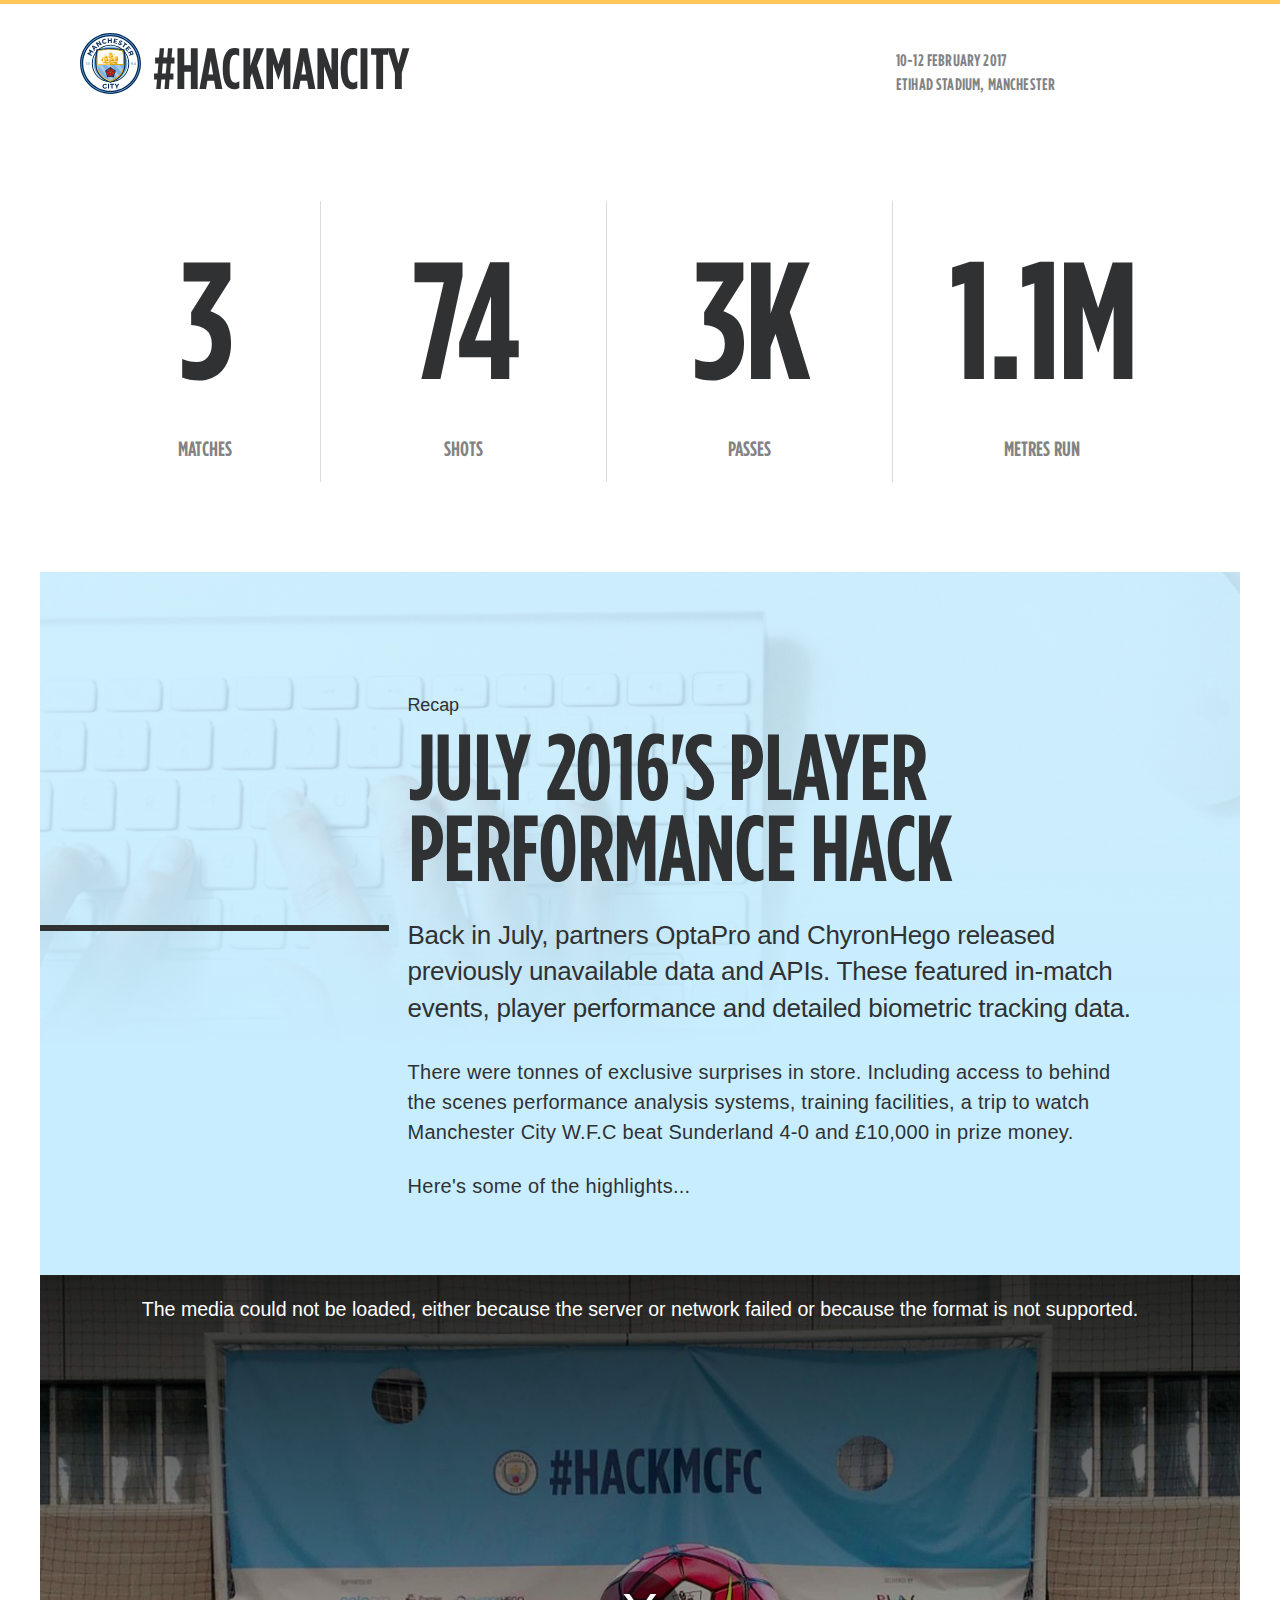
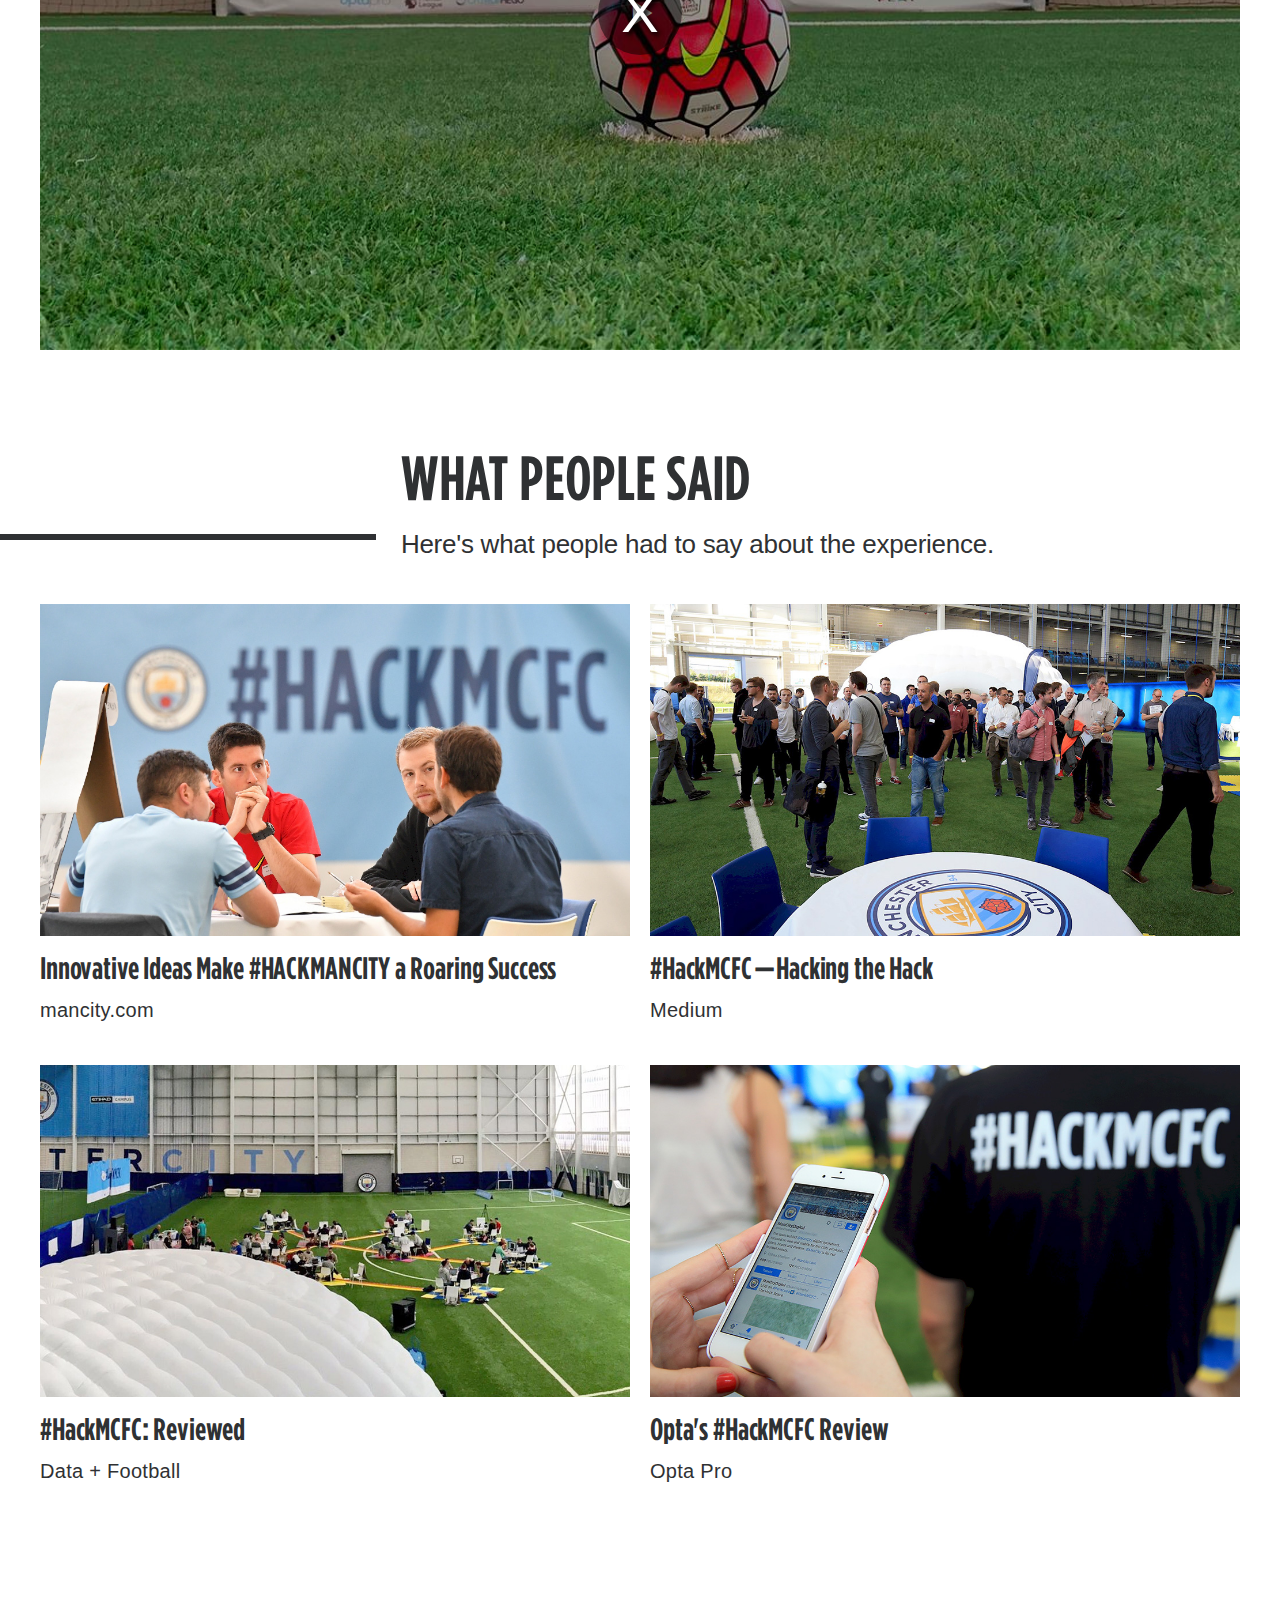
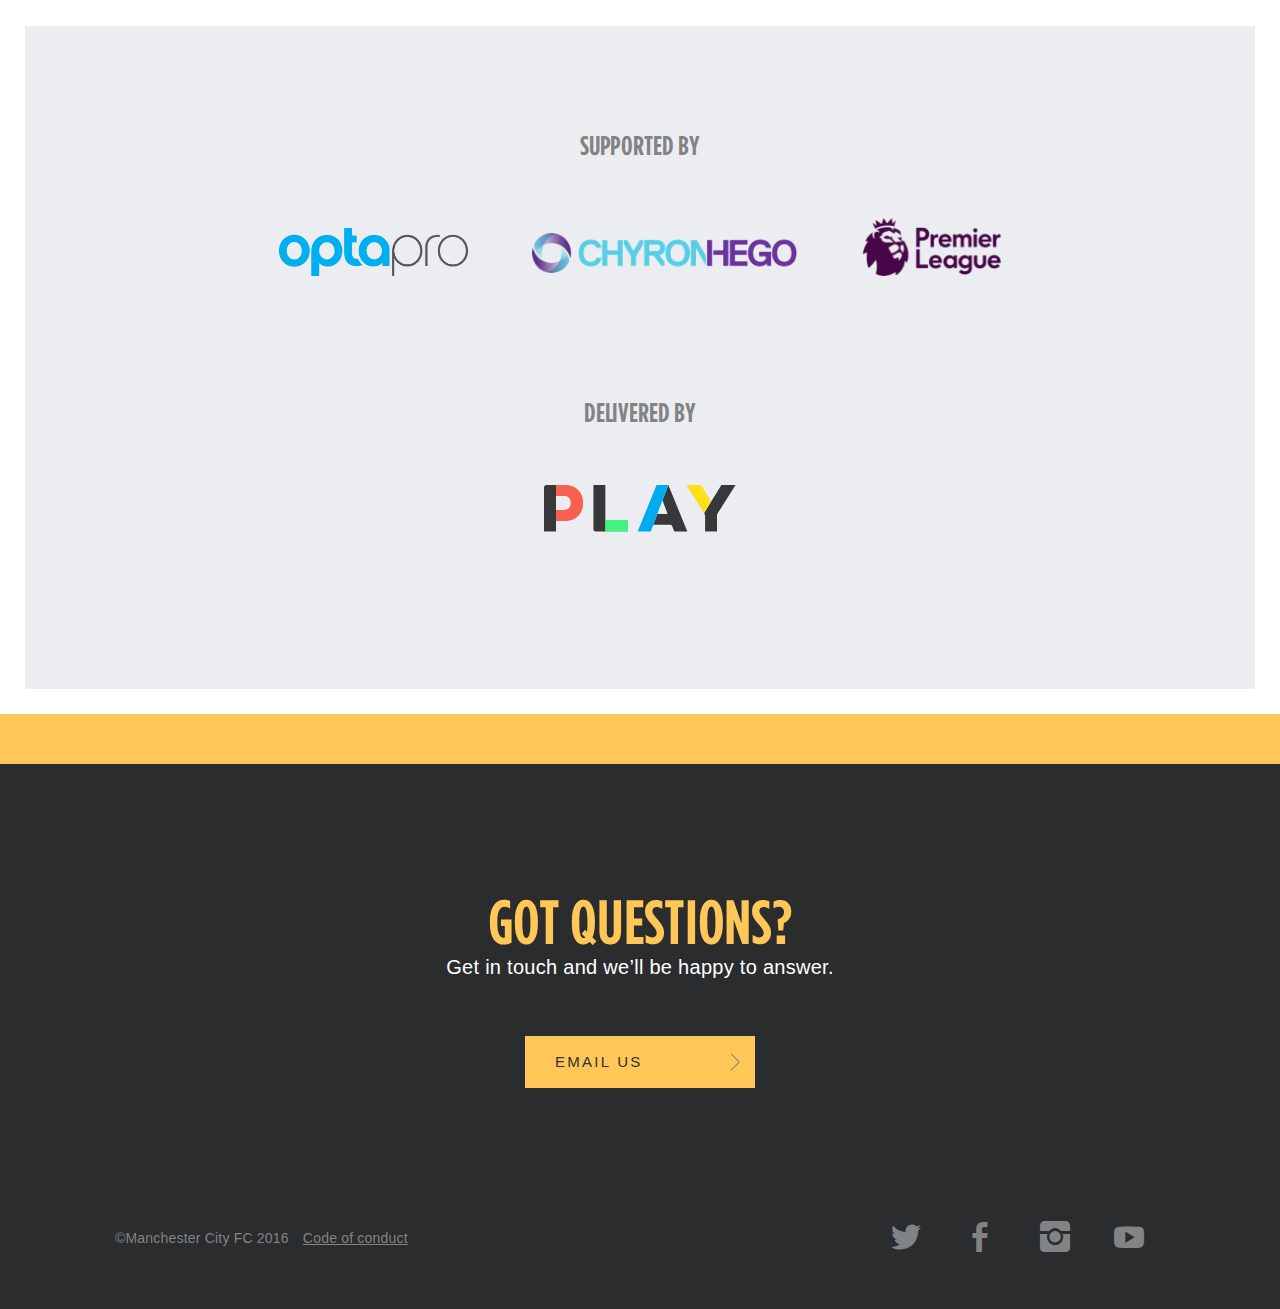
==== commit 117c3d4f: "change hackmcfc to hackmancity" ====
--- a/player-performance-data-july-2016/index.html
+++ b/player-performance-data-july-2016/index.html
@@ -9,25 +9,25 @@
   <meta http-equiv=X-UA-Compatible content="IE=edge">
   <meta name=viewport content="width=device-width,initial-scale=1">
   <title>#HACKMCFC - Player Performance Data Hack by Manchester City Football Club - July 2016</title>
-  <meta name=description content="HACKMCFC is the first performance data hack with OptaPro, ChyronHego and the Premier League.">
+  <meta name=description content="HACKMANCITY is the first performance data hack with OptaPro, ChyronHego and the Premier League.">
   <meta name=keywords content="MCFC, Manchester City, Hack Day, Hack, Performance Sports Data, OptaPro">
   <link rel="stylesheet" type="text/css" href="../css/global.css" />
   <link rel="shortcut icon" href="../img/favicon.ico" /><link rel="mask-icon" href="../img/favicon.svg" color="#FC250E">
 
-  <meta property="og:site" content="hackmcfc.co.uk" />
-  <meta property="og:title" content="#HACKMCFC 29-31 July 2016" />
+  <meta property="og:site" content="hackmancity.co.uk" />
+  <meta property="og:title" content="#HACKMANCITY 10-12 February 2017" />
   <meta property="og:description" content="Manchester City football club's first player performance data hack, in partnership with OptaPro, ChyronHego and the Premier League." />
-  <meta property="og:image" content="http://www.hackmcfc.co.uk/img/hackmcfc-fb.jpg" />
+  <meta property="og:image" content="http://www.hackmancity.co.uk/img/hackmcfc-fb.jpg" />
   <meta property="og:image:width" content="1200" />
   <meta property="og:image:height" content="630" />
-  <meta property="og:url" content="http://www.hackmcfc.co.uk" />
+  <meta property="og:url" content="http://www.hackmancity.co.uk" />
   <meta property="og:type" content="website" />
   <meta name="twitter:card" content="summary_large_image" />
   <meta name="twitter:site" content="@ManCityDigital" />
-  <meta name="twitter:title" content="#HACKMCFC 29-31 July 2016" />
+  <meta name="twitter:title" content="#HACKMANCITY 10-12 February 2017" />
   <meta name="twitter:description" content="Manchester City football club's first player performance data hack, in partnership with OptaPro, ChyronHego and the Premier League." />
-  <meta name="twitter:image" content="http://www.hackmcfc.co.uk/img/hackmcfc-tw.jpg" />
-  <meta name="twitter:url" content="http://www.hackmcfc.co.uk" />
+  <meta name="twitter:image" content="http://www.hackmancity.co.uk/img/hackmcfc-tw.jpg" />
+  <meta name="twitter:url" content="http://www.hackmancity.co.uk" />
 </head>
 <body>
   <!--<script>
@@ -47,9 +47,9 @@
   	<a class="logo" href="../">
       <svg width="218" height="218" viewBox="0 0 218 218" xmlns="http://www.w3.org/2000/svg"><g fill="none" fill-rule="evenodd"><path d="M109.102.102C49.127.102.307 48.922.307 108.898c0 59.975 48.82 108.795 108.795 108.795 59.976 0 108.796-48.82 108.796-108.795 0-59.976-48.82-108.796-108.796-108.796" fill="#002A5A"/><path d="M206.537 108.898c0-53.835-43.65-97.486-97.486-97.486-53.83 0-97.48 43.65-97.48 97.486 0 53.834 43.65 97.486 97.49 97.486 53.89 0 97.49-43.652 97.49-97.486" fill="#FFF"/><path d="M171.125 108.898c0-34.287-27.787-62.023-62.074-62.023-34.28 0-62.02 27.787-62.02 62.023 0 34.286 27.79 62.073 62.02 62.073 34.29 0 62.08-27.78 62.08-62.07" fill="#7AB2E1"/><path d="M109.102 45.698c-34.85 0-63.2 28.35-63.2 63.2s28.35 63.25 63.2 63.25 63.25-28.35 63.25-63.25c-.05-34.85-28.4-63.2-63.25-63.2m0 130.186c-36.896 0-66.986-30.04-66.986-66.986 0-36.948 30.04-66.987 66.986-66.987 36.948 0 66.987 30.04 66.987 66.99-.06 36.95-30.09 66.99-66.99 66.99" fill="#002A5A"/><path fill="#7AB2E1" d="M22.005 106.544l-1.79.41-.462-1.792 2.917-.87h1.535v10.184h-2.2m10.08-7.216c0-.665-.51-1.228-1.432-1.228-.92 0-1.433.563-1.433 1.177v.05c0 .71.563 1.22 1.433 1.22.87 0 1.433-.51 1.433-1.23m.307 4.24c0-.82-.716-1.28-1.74-1.28-1.023 0-1.74.46-1.74 1.23 0 .71.665 1.28 1.74 1.28 1.075.05 1.74-.51 1.74-1.23m-5.63.2c0-1.28.564-2 1.638-2.46-.76-.46-1.27-1.13-1.27-2.2V107c0-1.535 1.44-2.763 3.53-2.763 2.15 0 3.53 1.23 3.53 2.763v.05c0 1.076-.51 1.74-1.28 2.202 1.03.512 1.64 1.177 1.64 2.405v.053c0 1.894-1.63 2.968-3.89 2.968-2.25-.05-3.89-1.226-3.89-2.966m160.43-4.042c0-.92-.66-1.59-1.79-1.59-1.07 0-1.74.61-1.74 1.532v.05c0 .922.67 1.536 1.74 1.536 1.13-.05 1.79-.666 1.79-1.536m-.05 2.66c-.51.41-1.17.716-2.04.716-2.2 0-3.63-1.226-3.63-3.273v-.05c0-2.047 1.59-3.53 3.84-3.53 1.39 0 2.15.306 2.92 1.073.72.717 1.18 1.843 1.18 3.787v.053c0 3.277-1.53 5.53-4.4 5.53-1.48 0-2.46-.515-3.33-1.18l1.18-1.69c.72.615 1.38.87 2.2.87 1.59 0 2-1.43 2.1-2.3m9.42.153v-3.12l-2.66 3.13h2.66zm0 1.79h-4.97l-.35-1.58 5.53-6.45h1.89v6.19h1.39v1.79h-1.38v2.2h-2.1v-2.15z"/><path d="M109.102 48c-33.57 0-60.896 27.33-60.896 60.9s27.326 60.896 60.896 60.896S170 142.468 170 108.898 142.67 48 109.1 48m0 124.148c-34.85 0-63.25-28.35-63.25-63.25 0-34.85 28.35-63.25 63.25-63.25 34.85 0 63.25 28.35 63.25 63.25-.05 34.9-28.4 63.25-63.25 63.25" fill="#FFF"/><path d="M107.925 54.5c-31.216 0-49.23 4.094-49.23 4.094s-7.214 27.327-3.12 62.38c1.74 14.688 13.663 46.364 53.323 57.162 39.608-10.798 51.583-42.474 53.27-57.16 4.095-35.055-3.12-62.382-3.12-62.382s-18.013-4.094-49.23-4.094h-1.893z" fill="#002A5A"/><path d="M156.745 112.787c-.358 10.644-1.996 42.423-47.847 59.873-45.494-16.99-47.9-49.843-47.9-59.873h95.747z" fill="#A8C9EB"/><path d="M155.415 111.047c1.228-26.303-3.224-47.694-3.224-47.694S135.1 60.078 109 60.078c-26.15 0-43.498 3.633-43.498 3.633s-4.76 21.45-3.48 47.34h93.393z" fill="#FFF"/><path d="M110.33 171.74l-48.41-58.493c-1.74 12.026 8.034 47.592 48.41 58.492m-33.98-58.91l44.778 54.04c4.555-2.15 7.83-4.3 11.054-6.86l-39.097-47.18H76.35zm31.115.05l33.058 39.91c3.224-3.69 5.987-7.01 7.932-10.54l-24.308-29.38h-16.682zm48.512 0l-16.53-.06 13.87 16.73c2.353-5.17 2.66-13.82 2.66-16.69" fill="#7AB2E1"/><path d="M128.446 134.792c-.154-.41-.41-.666-.82-.82l-2.762-.972c-.256-.102-.512-.05-.717 0-.204-.972-.767-1.842-1.586-2.405-.1-.05-.2-.153-.3-.204-.2-.15-.36-.25-.61-.3-.35-.15-.71-.25-1.07-.36-.82-.25-1.58-.51-2.61-1.22-.92-.66-1.38-1.33-1.79-1.89-.1-.15-.2-.3-.31-.41-.25-.41-.61-.76-1.02-1.07-.72-.51-1.53-.76-2.4-.76-.2 0-.36.05-.56.05v-.05c.05-.36-.05-.71-.26-.97l-1.69-2.3c-.25-.3-.61-.51-1.02-.51-.41 0-.82.21-1.02.51l-1.79 2.31c-.2.31-.31.67-.25 1.03-.15 0-.31-.05-.41-.05-.87 0-1.69.26-2.4.77-.1.05-.2.16-.25.26-.21.15-.36.31-.51.46-.25.31-.46.61-.66.87-.51.72-.97 1.33-1.99 2.1-.92.67-1.69.92-2.35 1.13-.15.05-.35.11-.51.16-.51.11-.97.31-1.38.62-.82.56-1.38 1.48-1.59 2.46-.3-.1-.56-.15-.87-.05l-2.71.92c-.41.1-.66.41-.82.82-.1.41-.05.82.16 1.13l1.64 2.4c.21.26.46.46.77.51-.46.93-.51 2-.2 2.97.05.1.1.21.1.36.05.21.15.41.31.62l.62.92c.51.72.97 1.33 1.38 2.56.36 1.13.36 1.84.31 2.56v.51c-.05.51.06 1.03.21 1.49.31.97.97 1.74 1.84 2.25-.1.2-.2.41-.15.61v2.87c0 .41.21.77.51 1.03.31.25.77.31 1.13.2l2.82-.82c.26-.05.47-.25.62-.41.82.77 2 1.18 3.12 1.08.21 0 .46-.05.67-.1.41-.1.72-.2 1.08-.3.81-.26 1.58-.51 2.86-.51 1.178 0 1.89.25 2.56.51l.46.15c.46.203.97.305 1.48.305 1.02 0 2.047-.41 2.76-1.124.15.205.358.36.56.41l2.76.87c.41.1.82.05 1.13-.154.36-.25.51-.61.56-1.02l.05-2.87c0-.202-.05-.46-.153-.61.87-.46 1.535-1.28 1.84-2.258.05-.1.05-.25.1-.36.05-.2.104-.41.104-.66.05-.41.05-.77.05-1.13 0-.87 0-1.69.41-2.87.356-1.122.817-1.685 1.28-2.3.1-.153.2-.255.305-.41.31-.41.56-.82.72-1.33.36-1.023.26-2.1-.252-3.07.25-.102.46-.204.61-.46l1.69-2.354c.355-.41.46-.82.304-1.23" fill="#002A5A"/><path d="M107.414 140.984c0-.87.716-1.587 1.637-1.587.93 0 1.64.717 1.64 1.587s-.71 1.637-1.64 1.637c-.92 0-1.63-.71-1.63-1.63" fill="#FDCA50"/><path d="M99.942 139.04c-.972.306-1.484 1.33-1.177 2.302 0 .102.05.204.154.307.05.05.05.1.1.1 0 0 0 .05.05.05.36.51.87 1.02 1.17 2.04.36 1.07.2 1.69.25 2.3 0 .2 0 .41.1.61.3.97 1.33 1.48 2.3 1.17.25-.1.46-.21.66-.36.1-.05.15-.15.2-.21 0 0 3.07-4.2 3.17-4.35.15-.2 0-.36-.1-.51-.11-.1-.31-.46-.36-.67-.1-.26-.1-.56-.1-.77 0-.21 0-.36-.21-.46-.21-.05-3.74-1.23-4.92-1.59-.46-.1-.92-.16-1.33 0m-2.4 2.3c-.36-1.13.25-2.36 1.38-2.77.15-.05.15-.21.05-.26-1.18-.46-2.15-.77-3.18-.46-1.49.46-2.25 1.99-1.79 3.42.05.1.05.15.1.26.05.1.1.25.2.41.56.97 1.38 1.64 1.94 3.38.46 1.43.31 2.35.36 3.17-.05.36 0 .72.1 1.07.46 1.43 2.05 2.25 3.48 1.74.97-.36 1.59-1.18 2.3-2.2.05-.11-.05-.21-.16-.16-1.13.36-2.41-.26-2.77-1.38-.31-.87.1-2.2-.25-3.28-.36-1.03-1.54-2.15-1.79-2.97m10.59-9.52c-.62-.82-1.74-.97-2.56-.41-.1.05-.21.1-.26.26-.05.05-.05.1-.1.1l-.05.05c-.41.51-.72 1.13-1.59 1.74-.92.67-1.54.72-2.1.97-.2.05-.41.15-.56.25-.82.61-1.03 1.74-.41 2.56.15.2.36.36.56.51.1.05.16.1.26.1l5.12 1.64c.25.05.36-.1.46-.2.1-.1.36-.41.56-.56.21-.16.51-.31.72-.31.21-.05.36-.1.36-.36V133c-.05-.41-.15-.87-.41-1.23m-2.97-1.583c.97-.72 2.35-.513 3.07.46.1.15.26.1.26-.05.05-1.23.05-2.253-.51-3.123-.87-1.225-2.61-1.48-3.84-.61-.11.05-.16.1-.21.202-.1.1-.21.15-.36.31-.72.813-1.13 1.79-2.66 2.86-1.23.87-2.15 1.024-2.92 1.28-.36.102-.67.255-.98.46-1.23.87-1.54 2.61-.62 3.84.62.82 1.64 1.124 2.82 1.482.103.05.154-.105.103-.207-.715-.97-.51-2.35.46-3.02.72-.51 2.15-.56 3.07-1.28.92-.61 1.59-2.04 2.305-2.61m12.39 7.12c.61-.82.41-1.94-.41-2.51-.05-.05-.15-.15-.31-.2-.05 0-.104-.05-.155-.05h-.05c-.61-.21-1.28-.31-2.15-.97-.92-.66-1.18-1.23-1.59-1.69-.1-.15-.26-.36-.46-.46-.82-.61-1.94-.41-2.56.41-.15.21-.25.46-.31.67 0 .1-.05.21-.05.31v5.32c0 .26.21.31.36.36.15.05.51.21.72.36.2.16.41.36.51.56.1.16.2.31.46.21.2-.1 3.78-1.18 4.91-1.58.41-.15.82-.36 1.073-.72m.61-3.27c.974.72 1.18 2.05.514 3.02-.104.15 0 .25.15.2 1.178-.3 2.2-.61 2.816-1.48.92-1.18.617-2.92-.61-3.84-.1-.05-.154-.1-.26-.16-.1-.1-.252-.15-.41-.2-1.02-.41-2.1-.51-3.58-1.58-1.23-.87-1.64-1.69-2.15-2.35-.15-.31-.41-.57-.72-.77-1.23-.87-2.97-.616-3.84.61-.61.87-.61 1.89-.51 3.12 0 .1.15.15.21.05.716-.97 2.1-1.175 3.07-.46.77.51 1.23 1.84 2.15 2.51.82.61 2.404.82 3.17 1.33m-3.02 13.92c.975.305 2-.21 2.306-1.18.05-.1.05-.204.1-.36v-.204c0-.66-.1-1.33.26-2.35.36-1.07.82-1.48 1.176-1.992.16-.15.26-.36.31-.56.31-.97-.2-1.99-1.17-2.3-.26-.05-.51-.1-.77-.05-.1 0-.2 0-.308.05l-5.12 1.69c-.26.1-.208.31-.208.46 0 .157-.05.51-.1.77-.106.26-.21.51-.36.67-.156.16-.26.31-.1.46.15.158 2.3 3.17 3.02 4.15.2.31.56.615.97.77m3.32-.46c-.36 1.124-1.59 1.74-2.77 1.38-.153-.05-.255.05-.204.204.67 1.02 1.28 1.89 2.307 2.2 1.43.51 3.02-.31 3.48-1.74.05-.1.05-.21.05-.26.05-.1.05-.26.1-.46.103-1.13-.15-2.15.41-3.89.46-1.437 1.125-2.1 1.59-2.767.2-.26.41-.564.51-.92.46-1.435-.31-3.02-1.79-3.43-1.028-.31-2 .05-3.177.46-.106.05-.106.15.05.2 1.174.36 1.79 1.59 1.43 2.77-.307.87-1.38 1.74-1.74 2.816-.256.97.05 2.56-.256 3.43m-14.22 1.38c0 1.02.82 1.84 1.84 1.84.1 0 .2 0 .352-.05.06 0 .11-.05.16-.05h.05c.62-.208 1.23-.51 2.31-.51 1.122 0 1.69.302 2.25.46.202.05.41.1.663.1 1.025 0 1.84-.82 1.84-1.848 0-.25-.05-.51-.15-.71-.05-.1-.1-.2-.15-.253 0 0-3.07-4.194-3.176-4.3-.15-.2-.36-.1-.46-.05-.15.05-.51.156-.77.156s-.57-.05-.77-.16c-.21-.1-.36-.15-.51.05-.11.157-2.36 3.176-3.02 4.148-.26.31-.46.716-.46 1.176m1.48 3.02c-1.23 0-2.2-.974-2.2-2.15 0-.154-.16-.256-.26-.103-.77.98-1.382 1.79-1.433 2.87-.05 1.49 1.23 2.71 2.76 2.71h.31c.15 0 .302 0 .46-.05 1.07-.25 1.99-.76 3.84-.76 1.53 0 2.35.41 3.17.67.31.156.662.207 1.02.207 1.533 0 2.76-1.23 2.76-2.71 0-1.02-.67-1.89-1.437-2.87-.1-.1-.2 0-.2.1 0 1.18-.98 2.15-2.2 2.15-.93 0-2.1-.77-3.23-.77-1.076-.1-2.46.72-3.38.72m16.17-15.146c1.03-.05 1.95.2 2.717.82l1.59-2.2-2.61-.923c-.203.92-.82 1.74-1.69 2.302m-4.91 15.05c.36.97.41 1.89.05 2.81l2.61.82.05-2.71c-.92.05-1.89-.26-2.71-.92m-15.963 0c-.82.61-1.74.97-2.66.92v2.71l2.66-.77c-.36-.87-.36-1.89 0-2.87m-5.02-15.04c-.87-.56-1.433-1.33-1.74-2.25l-2.56.87 1.536 2.25c.72-.615 1.69-.92 2.77-.87m13.02-9.52c-.26-.97-.87-1.84-1.69-2.3l1.69-2.15 1.64 2.15c-.82.563-1.386 1.33-1.64 2.303" fill="#E42313"/><path d="M124.3 84.795l11.208-3.838s-.972 4.657-.665 8.29c.358 4.657 3.02 8.24 3.02 8.24l-13.818 4.758.256-17.45z" fill="#FDCA50"/><path d="M137.862 97.486s-2.456-3.53-2.866-7.625c-.307-3.07 0-5.73.512-8.9-.512 2.15-2.303 8.14-7.318 13.72-2.047 2.26-2.917 4.2-3.326 5.58l-.256-26.4s-2.66.92-2.917 1.03c-.3.1-.46.31-.46.41 0 .16-.15.26-.3.31-.2.05-1.74.61-2.81.97-.2.05-.1.26 0 .26 1.28-.05 3.07-.2 3.28-.2.26-.05.36-.15.41-.36v-.05c.05-.2.21-.36.41-.36.15 0 1.13-.1 1.74-.2l-.25 28.4h1.28V102l12.9-4.506z" fill="#DAA500"/><path d="M88.172 102.962s-2.098-1.536-2.66-4.453c-.564-2.97.92-4.71.92-4.71l13.56-4.66s-.817 2.71-.05 5.78c1.024 3.89 3.07 6.5 3.07 6.5s-4.963-.92-9.825-.31c-4.554.56-5.015 1.84-5.015 1.84m-15.66-3.38s1.69-4.61 6.654-9.67c3.735-3.79 6.243-4.97 6.243-4.97s-2.21 3.12-3.13 8.29c-.57 3.17.05 7.21.05 7.21s-2.56-.51-5.48-.82c-2.41-.31-4.35-.05-4.35-.05" fill="#FDCA50"/><path d="M85.41 84.948s-2.15 3.122-3.072 8.29c-.562 3.173.052 7.216.052 7.216s-.666-.154-2.098-.46c-6.09-1.382 5.117-15.046 5.117-15.046m7.98 3.736l-.1-12.23h-.06c-.31.102-2.66.92-2.92.972-.31.102-.46.307-.46.41 0 .153-.11.255-.31.306-.21.05-1.74.614-2.82.973-.21.05-.11.255 0 .255 1.22-.05 3.07-.204 3.27-.204.25-.05.36-.154.41-.358v-.052c.05-.204.2-.358.41-.358.15 0 1.07-.102 1.69-.205l-.11 10.44h.97v.05zM109.2 77.63h.92V65.86s-2.66.922-2.916 1.024c-.31.102-.463.307-.463.41 0 .153-.15.255-.3.306-.2.052-1.74.615-2.81.973-.2.05-.1.256 0 .256 1.23-.06 3.07-.21 3.28-.21.26-.05.36-.16.41-.36.05-.21.21-.36.41-.36.15 0 1.02-.11 1.64-.21l-.15 9.93z" fill="#DAA500"/><path d="M106.8 68.624h.05c.257-.05.36-.154.41-.358.05-.154.102-.256.256-.307l-.358-1.03c-.307.1-.41.3-.41.41 0 .15-.102.2-.256.3l.308.97zM89.912 79.166h.05c.257-.05.36-.154.41-.358.052-.154.103-.256.257-.308l-.36-1.023c-.31.102-.41.307-.41.41 0 .153-.1.204-.26.255l.3 1.024zm31.37-2.61h.05c.257-.05.36-.154.41-.358.05-.154.154-.256.256-.307l-.358-1.02c-.307.1-.41.31-.46.41 0 .16-.103.21-.257.31l.36.97z" fill="#FDCA50"/><path d="M103.013 101.426s-2.2-3.172-3.02-6.55c-.716-2.917 0-5.68 0-5.68s-1.432 4.964-4.912 7.676c-2.4 1.893-8.29 3.633-6.9 6.09.21-.36.82-.973 3.23-1.536.31-.05.62-.102.87-.153v4.042h1.28v-4.196c4.45-.52 9.47.3 9.47.3" fill="#DAA500"/><path d="M86.74 92.983s-1.587-.973-1.433-4.043c.204-3.173 1.79-4.555 1.842-4.657l10.54-3.633s-.77 1.586-.26 3.99c.66 2.918 2.5 4.505 2.5 4.505s-5.32.05-10.08 1.74c-2.31.818-3.13 2.098-3.13 2.098" fill="#FDCA50"/><path d="M93.034 86.33c3.07-2.507 4.708-5.68 4.708-5.68s-.41 2.047-.103 3.838c.56 3.07 2.35 4.708 2.35 4.708s-4.3.05-8.96 1.38c-3.07.87-4.05 2.1-4.3 2.51-.97-2.406 3.17-4.197 6.29-6.756" fill="#DAA500"/><path d="M105.11 103.78s-2.916-2.2-3.633-6.243c-.562-3.224 1.587-5.578 1.587-5.578l16.53-5.68s-.922 3.68-.052 7.16c.92 3.94 4.554 8.85 4.554 8.85s-6.857-2-12.793-1.23c-5.68.66-6.192 2.71-6.192 2.71m-3.42-26.2c-.1-2.51 1.64-4.51 1.74-4.61l11.87-4.15s-.76 1.84-.56 3.47c.36 3.02 2.1 4.65 2.1 4.65s-4.65-.26-10.13 1.64c-3.02 1.07-3.32 2.5-3.32 2.5s-1.53-.46-1.69-3.53" fill="#FDCA50"/><path d="M111.098 74.355c2.098-1.842 4.196-5.526 4.196-5.526s-.767 1.84-.563 3.47c.36 3.02 2.1 4.65 2.1 4.65s-5.01-.05-9.87 1.64c-2.1.71-3.37 1.89-3.58 2.5-.76-2.36 4.76-4.15 7.73-6.76" fill="#DAA500"/><path d="M103.422 91.243s-1.74-1.996-2.047-5.015c-.358-3.173 1.535-4.452 1.69-4.555l13.713-4.76s-.358.973-.05 3.788c.306 2.31 2.558 5.48 2.558 5.48s-7.318.21-11.872 1.95c-2.764 1.13-3.992 3.13-3.992 3.13" fill="#FDCA50"/><path d="M112.48 83.31c2.968-2.558 4.298-6.396 4.298-6.396s-.358 2.15 0 3.838c.717 2.968 2.815 5.476 2.815 5.476s-6.346.102-11.002 1.637c-3.02 1.024-4.91 2.815-5.16 3.327-.61-2.508 6.09-5.323 9.06-7.88m11.87 19.188s-3.73-4.81-4.81-9.108c-.71-2.815-.2-6.038.05-7.113-.41 1.48-1.94 6.34-5.57 9.72-3.48 3.22-10.39 4.81-8.9 7.83.26-.51 1.08-1.64 3.84-2.36l-.05 3.89h1.33v-4.15c6.14-.98 14.13 1.28 14.13 1.28" fill="#DAA500"/><path d="M130.75 111.56c.87-.155 1.74-.36 3.018-.667-.102-.05-.153-.102-.205-.153-1.38-1.535-1.125-3.173-.307-3.992 3.07-2.917 3.02-5.015 3.02-5.015s-7.523 1.536-17.4 2.047c-.614.05-2.916 1.024-3.582 1.075-1.33.05-2.763.102-4.196.102-18.627.154-23.847-1.126-29.988-2.303-6.192-1.177-8.904-2.405-8.904-2.405l-.256.66s4.862 1.89 8.393 3.63c.716.36 3.633 4.71 4.605 6.19H62.79c-1.228-25.39 3.685-46.16 3.685-46.16s16.938-3.64 42.423-3.64v-2.71c-27.07 0-45.084 3.84-45.084 3.84s-7.88 27.73-3.685 60.74c1.74 13.76 13.15 39.5 48.66 51.48l1.53-2.2-1.54-2.15c-33.47-11.26-43.24-33.88-44.93-46.83-.36-2.87-.67-5.73-.87-8.5h45.95v-3.89H85.46c.512-1.69 2.2-2.1 4.248-1.64 2.15.51 4.247 1.02 6.243.92 5.07-.26 4.3-1.64 4.76-1.59 5.17.31 7.17 1.58 11.67 1.48 4.15-.05 5.58-1.13 5.94-1.18 5.07-.05 6.96 2.25 12.03 2.71.16.1.26.1.41.1" fill="#FDCA50"/><path d="M153.88 62.125s-17.963-3.838-45.034-3.838V61c25.485 0 42.372 3.632 42.372 3.632s4.913 20.777 3.685 46.16h-22.21c-1.79-1.69-.767-3.94-.153-4.453 2.61-2.36 2.61-3.94 2.61-3.94s-5.988 1.48-15.864 1.94c-.614 0-3.43 1.28-4.094 1.28-1.382.05-3.275.1-4.708.1-12.845 0-19.19-.26-30.346-2.61.205.25.307.36.512.66.05.1 4.912 1.33 4.964 1.43.716.97 1.688 1.69 2.865 2.3 1.79.97 4.45 1.79 6.65 1.89 5.01.3 4.09-1.59 4.55-1.59 5.17-.1 8.49 1.79 13 1.69 4.14-.05 4.24-1.33 4.65-1.39 4.09-.26 8.24 1.53 11.77 2.71h-20.31v3.89h45.8c-.21 2.81-.51 5.63-.87 8.49-1.69 12.95-11.52 35.62-44.93 46.82v4.35c35.51-11.93 46.92-37.67 48.66-51.48 4.3-33.06-3.59-60.8-3.59-60.8" fill="#DAA500"/><path fill="#002A5A" d="M25.894 74.048l1.893-3.53 8.342-.615-4.25-7.215 1.89-3.582 14.94 7.88-1.74 3.276-9.73-5.118 4.14 7.523-.06.102-8.5.81 9.67 5.11-1.69 3.22m12.03-30.44l-5.53-2.1 2.45 5.37 3.07-3.28zm-9.88-3.94l2.35-2.51 17.34 6.4L60 54.23l-3.787-1.49-4.91 5.17L53 61.645l-2.61 2.764-7.42-16.89zm13.36-12.28l2.96-1.79 12.13 4.81-5.37-8.91 3.12-1.9 8.75 14.43-2.71 1.64-12.54-4.97 5.57 9.21-3.17 1.89M79 32.32c-1.33-4.656 1.027-9.415 6.04-10.9 3.07-.87 5.17-.41 7.11.666l-1.53 3.275c-1.59-.77-3.076-1.08-4.66-.62-2.71.77-4.045 3.64-3.226 6.4v.05c.82 2.77 3.37 4.56 6.19 3.74 1.84-.51 2.76-1.58 3.73-3.12l2.92 1.64c-1.125 2.25-2.66 3.89-5.833 4.81-4.81 1.38-9.41-1.28-10.75-5.94m20.22-13.56l3.74-.1.16 6.7 6.86-.2-.15-6.65 3.68-.1.46 16.89-3.73.05-.15-6.75-6.85.16.16 6.81-3.68.11m35.67 1.95l3.12-1.49c.87 1.79 1.95 3.17 3.74 3.99 1.38.61 2.46.46 2.87-.41v-.05c.41-.87.05-1.54-2.2-3.38-2.71-2.2-4.3-3.99-2.92-7.01v-.05c1.28-2.77 4.35-3.58 7.52-2.15 2.25 1.02 3.79 2.61 4.81 4.55l-2.92 1.74c-.92-1.58-1.99-2.76-3.27-3.37-1.28-.61-2.25-.3-2.61.41v.05c-.46 1.03.05 1.64 2.36 3.53 2.71 2.26 3.99 4.2 2.71 6.86v.05c-1.38 3.02-4.5 3.69-7.83 2.15-2.3-1.07-4.3-2.97-5.37-5.42m24.62.97l-4.05-3.12 2.04-2.76 11.1 8.487-2.042 2.71-4.09-3.07-8.14 10.698-2.97-2.25m30.857 23.59c.82 1.64 2.15 2.1 3.43 1.486h.05c1.43-.71 1.64-2.044.82-3.68l-1.64-3.274-4.35 2.2 1.69 3.27zm3.99-10.34l3.48 6.91c.974 1.94 1.18 3.68.667 5.17-.41 1.28-1.39 2.31-2.82 3.02h-.05c-2.45 1.23-4.6.67-6.29-.87l-3.53 6.4-1.95-3.89 3.23-5.68-1.33-2.61-4.81 2.407-1.69-3.326 15.1-7.53zM124.1 30.07l6.245 1.33 1.683-2.97-7.218-1.59.717-3.372 8.85 1.94.664-3.23-12.43-2.71-3.58 16.48 12.59 2.762.67-3.224-8.9-1.944m50.82 12.64l-12.95 10.87 8.24 9.82 2.56-2.093-5.88-7.01 2.71-2.31 4.15 4.96 3.33-1.18-4.97-5.89 2.66-2.2 5.78 6.91 2.56-2.1M80.44 190.06c0-4.914 3.687-8.956 8.957-8.956 3.22 0 5.17 1.074 6.75 2.66l-2.41 2.764c-1.33-1.177-2.66-1.944-4.4-1.944-2.92 0-4.97 2.405-4.97 5.373v.05c0 2.918 2.048 5.374 4.965 5.374 1.94 0 3.17-.76 4.5-1.99l2.405 2.46c-1.79 1.9-3.737 3.07-7.063 3.07-4.963 0-8.75-3.89-8.75-8.85m19.55-8.59h3.787v17.2h-3.78zm12.537 3.48h-5.22v-3.48h14.23v3.48h-5.22v13.67h-3.79m17.25-6.75l-6.6-10.38h4.4l4.15 6.86 4.15-6.86h4.3l-6.6 10.34v6.81h-3.78"/><path d="M109.102 6.857c-56.29 0-102.04 45.8-102.04 102.092 0 56.29 45.8 102.09 102.04 102.09 56.29 0 102.092-45.8 102.092-102.09-.05-56.35-45.852-102.1-102.092-102.1m0 206.38C51.582 213.24 4.76 166.41 4.76 108.9 4.76 51.378 51.582 4.554 109.1 4.554c57.52 0 104.344 46.824 104.344 104.344 0 57.52-46.824 104.343-104.344 104.343" fill="#7AB2E1"/></g></svg>
     </a>
-    <h1><a href="../">#HACKMCFC</a></h1>
+    <h1><a href="../">#HACKMANCITY</a></h1>
     <div class="date-wrap">
-      <p>13-15 January 2017 <span class="location">Etihad Stadium, Manchester</span></p>
+      <p>10-12 February 2017 <span class="location">Etihad Stadium, Manchester</span></p>
     </div>
   </div>
 </header>
@@ -108,7 +108,7 @@
         <li>
           <a href="https://www.mancity.com/news/club-news/2016/08/01/hack-mcfc/1470064378487" target="_blank">
             <img src="../img/article01.jpg" alt="HackMCFC participants sitting around a table"/>
-            <span class="link-text">Innovative Ideas Make #HACKMCFC a Roaring Success</span>
+            <span class="link-text">Innovative Ideas Make #HACKMANCITY a Roaring Success</span>
             <span class="source">mancity.com</span>
           </a>
         </li>
@@ -185,7 +185,7 @@
   <div class="footer-inner">
     <h2>Got Questions?</h2>
     <p>Get in touch and we’ll be happy to answer.</p>
-    <a class="button but-yellow" href="mailto:hackmcfc@aplaything.com">
+    <a class="button but-yellow" href="mailto:hackmancity@aplaything.com">
       <span class="button-text">Email us</span>
       <svg xmlns="http://www.w3.org/2000/svg" width="10" height="17"><path fill="#828385" fill-rule="evenodd" d="M.778.707L1.485 0 9.97 8.485l-.707.707L.778.707zm7.778 7.778l.707.707-7.778 7.78-.707-.71 7.778-7.777z"/></svg>
     </a>
--- a/css/global.css
+++ b/css/global.css
@@ -1 +1 @@
-html,body,div,span,applet,object,iframe,h1,h2,h3,h4,h5,h6,p,blockquote,pre,a,abbr,acronym,address,big,cite,code,del,dfn,em,font,ins,kbd,q,s,samp,small,strike,strong,sub,sup,tt,var,dl,dt,dd,ol,ul,li,fieldset,form,label,legend,table,caption,tbody,tfoot,thead,tr,th,td{border:0;font-family:inherit;font-style:inherit;font-weight:inherit;margin:0;outline:0;padding:0;vertical-align:bottom}html{box-sizing:border-box;overflow-y:scroll;height:100%}*,*:before,*:after{box-sizing:inherit}article,aside,details,figcaption,figure,footer,header,main,nav,section{display:block}ol,ul{list-style:none}table{border-collapse:separate;border-spacing:0}caption,th,td{font-weight:normal;text-align:left}blockquote:before,blockquote:after,q:before,q:after{content:""}blockquote,q{-webkit-hyphens:none;-ms-hyphens:none;hyphens:none;quotes:none}a:focus{outline:2px solid #c1c1c1;outline:2px solid rgba(51,51,51,0.3)}a:hover,a:active{outline:0}a img{border:0}b,strong{font-weight:700}dfn,cite,em,i{font-style:italic}body{height:100%;background:#fff;text-align:left;color:#2f3133;line-height:1.5;font-family:"Helvetica Neue", Helvetica, Arial, sans-serif}a{-webkit-transition:color .2s;transition:color .2s;color:#2f3133}abbr{border-bottom:1px #828385 dotted}h1,h2,h3,h4{font-family:"Gotham Cond SSm A","Gotham Cond SSm B",Impact;font-weight:600;text-transform:uppercase;text-rendering:optimizeLegibility;-webkit-font-smoothing:antialiased;-moz-osx-font-smoothing:grayscale}h1{font-size:72px;letter-spacing:-.005em;margin-bottom:.3em;line-height:.9}@media (max-width: 320px){h1{font-size:60px}}@media (min-width: 768px){h1{font-size:90px;letter-spacing:-.015em}}h1 a{text-decoration:none}.hero h1,.hero p{color:#fff}.hero p{font-size:18px;font-weight:500;line-height:1.4;letter-spacing:-.01em}@media (min-width: 768px){.hero p{font-size:26px}}h2{font-size:50px;letter-spacing:-.005em;padding-top:.8em;margin-bottom:.3em;line-height:1}@media (min-width: 768px){h2{font-size:60px}}.where h2{padding-top:.6em;margin-bottom:0}h3{font-size:30px;letter-spacing:-.005em;margin-top:.8em;margin-bottom:.3em;line-height:1}@media (min-width: 768px){h3{font-size:40px}}h4{font-size:26px;letter-spacing:-.005em;margin-bottom:2em;color:#828385}p,.faq li,.data li{font-size:16px;margin-bottom:1.2em;font-weight:300;letter-spacing:.014em}@media (min-width: 768px){p,.faq li,.data li{font-size:20px}}.faq li,.data li{list-style-position:outside;margin-left:25px;list-style-type:circle}@media (min-width: 991px){.data ul{margin-left:-125px;padding-left:38%}}@media (min-width: 1420px){.data ul{padding-right:12%}}@media (min-width: 768px){.schedule p{font-size:16px !important;font-weight:400;margin-bottom:.8em}}@media (min-width: 768px) and (min-width: 991px){.schedule p{padding-left:35%;margin-left:-75px;padding-right:120px;text-rendering:optimizeLegibility;-webkit-font-smoothing:antialiased;-moz-osx-font-smoothing:grayscale}}p.pre-head{font-size:14px;margin-bottom:.3em;font-weight:500;letter-spacing:-.007em}@media (min-width: 768px){p.pre-head{font-size:18px;margin-bottom:.5em}}.where p{color:#828385}@media (min-width: 991px){.where p{text-rendering:optimizeLegibility;-webkit-font-smoothing:antialiased;-moz-osx-font-smoothing:grayscale}}.where strong{font-weight:500;color:#2f3133}.schedule .pre-head{margin-bottom:0;color:#828385}.who p:first-child,.question p,.line-wrap{font-size:18px;font-weight:500;line-height:1.4;letter-spacing:-.01em}@media (min-width: 768px){.who p:first-child,.question p,.line-wrap{font-size:26px}}@media (min-width: 991px){.content h1,.content h2,.content h3,.content h4,.content p{padding-left:35%;margin-left:-75px;padding-right:30px}}@media (min-width: 1420px){.data p{padding-right:12%}}@media (min-width: 991px){.extra-pad h1,.extra-pad h2,.extra-pad h3,.extra-pad h4,.extra-pad p{margin-left:-125px;padding-left:38%}}.full-width h1,.full-width h2,.full-width h3,.full-width h4,.full-width p{text-align:left}@media (min-width: 991px){.full-width h1,.full-width h2,.full-width h3,.full-width h4,.full-width p{padding-left:0;margin-left:0}}@media (min-width: 991px){.schedule h2{padding-left:35%;margin-left:-75px}}.schedule h3{margin:0;color:#FFC758}@media (min-width: 991px){.schedule h3{padding-left:35%;margin-left:-75px}}.schedule h3:after{content:'';position:absolute;width:16px;height:16px;border-radius:30px;background:#FFC758;top:65px;z-index:10;left:0}@media (min-width: 768px){.schedule h3:after{left:-44px;top:85px}}@media (min-width: 991px){.schedule h3:after{left:321px}}@media (min-width: 991px) and (max-width: 1150px){.schedule h3:after{left:271px}}.schedule-second h3:after{top:35px}@media (min-width: 768px){.schedule-second h3:after{top:45px}}.schedule-last h3:after{top:15px}@media (min-width: 768px){.schedule-last h3:after{top:22px}}.header-inner{max-width:400px}@media (min-width: 768px){.header-inner{margin:0 auto;max-width:1200px}}#header{width:100%;overflow:hidden}#header:after{content:"";display:table;clear:both}#header svg{-webkit-transition:width .2s, height .2s;transition:width .2s, height .2s;width:59px;height:59px}@media (min-width: 768px){#header svg{width:61px;height:61px}}#header h1{font-size:38px;margin-bottom:.15em;float:left;padding-top:25px;line-height:.7em;-webkit-transition:font-size .1s, padding .2s;transition:font-size .1s, padding .2s}@media (min-width: 768px){#header h1{font-size:56px;padding-top:45px;margin-bottom:1.3em}}#header p{font-family:"Gotham Cond SSm A","Gotham Cond SSm B",Impact;color:#828385;font-size:15px;line-height:1.4;letter-spacing:.01em;text-transform:uppercase;margin-bottom:0;text-rendering:optimizeLegibility;-webkit-font-smoothing:antialiased;-moz-osx-font-smoothing:grayscale}@media (min-width: 768px){#header p{margin-bottom:1.3em;font-size:16px;line-height:1.5}}@media (max-width: 374px){#header p{font-size:13px;letter-spacing:0}}#header .logo{float:left;margin:16px 8px 0 15px;-webkit-transition:margin-left .2s;transition:margin-left .2s}@media (min-width: 768px){#header .logo{margin:29px 12px 0 40px}}#header .location{margin-left:6px}@media (min-width: 768px){#header .location{display:block;margin-left:0}}#header .date-wrap{float:left;-webkit-transition:padding-left .3s .2s;transition:padding-left .3s .2s}@media (min-width: 768px){#header .date-wrap{float:right;position:relative;width:27%;box-sizing:content-box;padding:45px 6px 0 0}}@media (min-width: 991px){#header .date-wrap{padding:45px 20px 0 0}}#header .button{width:110px;height:40px;margin-top:9px;padding:10px;display:none;float:right;text-align:center;margin-right:15px}#header .button:hover{-webkit-transition:background .2s, color .2s;transition:background .2s, color .2s;padding:12px;font-weight:400}@media (min-width: 768px){#header .button{height:45px;width:230px;margin-top:15px;padding:12px;margin-right:30px}}#header{margin-bottom:-81px;border-top:4px #FFC758 solid}@media (min-width: 768px){#header{margin-bottom:-155px}}#header.header-stick{background:#fff;position:fixed;top:0;left:0;right:0;height:60px;border-bottom:solid 1px #DADBDB;z-index:9999;border-top:0}@media (min-width: 768px){#header.header-stick{border-top:4px #FFC758 solid;height:81px}}#header.header-stick h1{font-size:32px;padding-top:20px}@media (min-width: 768px){#header.header-stick h1{font-size:46px;padding-top:23px}}#header.header-stick p{font-size:15px;line-height:1.4}#header.header-stick .date-wrap{display:none}@media (min-width: 768px){#header.header-stick .date-wrap{float:left;display:block;padding:18px 0 0 15px}}#header.header-stick .date-wrap:after{display:none}#header.header-stick svg{width:37px;height:37px}@media (min-width: 768px){#header.header-stick svg{width:45px;height:45px}}#header.header-stick .logo{margin-top:11px}@media (min-width: 768px){#header.header-stick .logo{margin-top:14px;margin-left:30px}}#header.header-stick .button{display:block}.button-text span{display:none}@media (min-width: 768px){.button-text span{display:inline}}.hero-wrap{max-width:1250px;margin:0 auto}.hero{margin:95px auto 0;text-rendering:optimizeLegibility;-webkit-font-smoothing:antialiased;-moz-osx-font-smoothing:grayscale;background:-webkit-linear-gradient(rgba(30,30,30,0.3) 0%, rgba(0,0,0,0.5) 40%),url("../img/fan-hack-image-6.jpg") no-repeat 18% top;background:linear-gradient(rgba(30,30,30,0.3) 0%, rgba(0,0,0,0.5) 40%),url("../img/fan-hack-image-6.jpg") no-repeat 18% top;background-size:cover}.hero .hero-lines{background-image:url("../img/repeater.png");background-size:5px 5px}@media (min-width: 768px){.hero{margin:120px 25px 0;background:-webkit-linear-gradient(rgba(30,30,30,0.3) 0%, rgba(0,0,0,0.5) 40%),url("../img/fan-hack-image-6.jpg") no-repeat left bottom;background:linear-gradient(rgba(30,30,30,0.3) 0%, rgba(0,0,0,0.5) 40%),url("../img/fan-hack-image-6.jpg") no-repeat left bottom;background-size:cover}}@media (min-width: 991px){.hero{background:-webkit-linear-gradient(rgba(30,30,30,0.3) 0%, rgba(0,0,0,0.5) 40%),url("../img/fan-hack-image-6.jpg") no-repeat left bottom;background:linear-gradient(rgba(30,30,30,0.3) 0%, rgba(0,0,0,0.5) 40%),url("../img/fan-hack-image-6.jpg") no-repeat left bottom;background-size:cover}}.hero .content{padding-top:111px;padding-bottom:50px}@media (min-width: 768px){.hero .content{padding-top:195px;padding-bottom:90px}}@media (min-width: 991px){.hero .content{padding-left:50px;padding-right:50px}}.hero .content:after{content:"";display:table;clear:both}.code-of-conduct .data-wrap{margin-top:150px}.clockdiv{font-family:"Gotham Cond SSm A","Gotham Cond SSm B",Impact;font-size:90px;width:100%;padding:111px 15px 60px;margin:0 auto;text-rendering:optimizeLegibility;-webkit-font-smoothing:antialiased;-moz-osx-font-smoothing:grayscale}.clockdiv:after{content:"";display:table;clear:both}@media (min-width: 768px){.clockdiv{font-size:140px;max-width:1200px;padding-top:195px;padding-bottom:90px}}@media (min-width: 991px){.clockdiv{font-size:160px;padding-left:50px;padding-right:50px}}.clockdiv .big-no{letter-spacing:-.03em}.clockdiv .clock-part{float:left;width:50%}@media (min-width: 600px){.clockdiv .clock-part{border-right:#DADBDB 1px solid;text-align:center}.clockdiv .clock-part:nth-child(1){width:21%}.clockdiv .clock-part:nth-child(2){width:26%}.clockdiv .clock-part:nth-child(3){width:26%}.clockdiv .clock-part:nth-child(4){border-right:0;width:27%}}.clockdiv .smalltext{font-size:18px;color:#828385;text-transform:uppercase;margin-bottom:.9em;margin-top:-.6em}@media (min-width: 768px){.clockdiv .smalltext{font-size:20px;padding-top:5px}}#countdown{font-family:"Gotham Cond SSm A","Gotham Cond SSm B",Impact;font-size:70px;width:100%;padding:30px 15px 60px;margin:0 auto;text-rendering:optimizeLegibility;-webkit-font-smoothing:antialiased;-moz-osx-font-smoothing:grayscale}#countdown:after{content:"";display:table;clear:both}@media (max-width: 320px){#countdown{font-size:60px}}@media (min-width: 768px){#countdown{font-size:140px;max-width:1200px;padding-top:50px;padding-bottom:90px}}@media (min-width: 991px){#countdown{font-size:160px;padding-left:50px;padding-right:50px}}#countdown .big-no{letter-spacing:-.03em}#countdown .clock-part{float:left;width:25%;text-align:center}@media (min-width: 600px){#countdown .clock-part{border-right:#fff 1px solid}#countdown .clock-part:nth-child(4){border-right:0}}#countdown .smalltext{font-size:18px;color:#828385;text-transform:uppercase;margin-bottom:.9em;margin-top:-.6em}@media (min-width: 768px){#countdown .smalltext{font-size:20px;padding-top:5px}}@media (min-width: 768px){.about-wrap{padding:0 25px}}.about{background:#C7EDFF}@media (min-width: 768px){.about{margin:0 auto;max-width:1200px}}.button-wrap{height:0}.button{background:#FFC758;border:0;text-transform:uppercase;font-size:15px;letter-spacing:.15em;color:#2f3133;padding:15px 15px 15px 30px;text-align:left;position:relative;cursor:pointer;font-weight:400;-webkit-transition:background .2s, padding .3s;transition:background .2s, padding .3s;width:100%;text-decoration:none;display:block}.button svg{position:absolute;top:50%;right:15px;-webkit-transform:translate(0, -50%);transform:translate(0, -50%)}.button:hover{background:#2f3133;color:#FFC758;font-weight:500;padding-left:45px}.lt-ie10 .button svg,.lt-ie9 .button svg{top:25%}.about .button{-webkit-transform:translate(0, -50%);transform:translate(0, -50%)}@media (min-width: 768px){.about .button{margin-right:-25px;float:right;width:45%}}@media (min-width: 991px){.about .button{width:40%}}.but-white{background:#fff;border:1px solid #2f3133;margin:.4em 0 0}.but-big{margin:.4em 0 0;padding:28px 30px;text-align:center;font-family:"Gotham Cond SSm A","Gotham Cond SSm B",Impact;letter-spacing:.01em;font-size:30px;margin-top:30px;text-rendering:optimizeLegibility;-webkit-font-smoothing:antialiased;-moz-osx-font-smoothing:grayscale}@media (min-width: 768px){.but-big{padding:32px 30px;margin-top:50px}}.but-big:hover{padding-left:30px}.content{padding:0 15px}@media (min-width: 768px){.content{padding:0 75px}}@media (min-width: 991px){.extra-pad{padding:0 100px 0 125px}}.bottom-pad{padding-bottom:90px}@media (min-width: 768px){.bottom-pad{padding-bottom:110px}}.top-pad{padding-top:30px}.about-top{padding:70px 15px 0;background:-webkit-linear-gradient(rgba(199,237,255,0.85) 70%, #c7edff),url("../img/hands-typing.jpg") no-repeat 83% top;background:linear-gradient(rgba(199,237,255,0.85) 70%, #c7edff),url("../img/hands-typing.jpg") no-repeat 83% top;background-size:auto 400px}@media (min-width: 768px){.about-top{padding:120px 75px 0;background:-webkit-linear-gradient(rgba(199,237,255,0.85) 30%, #c7edff 70%),url("../img/hands-typing.jpg") no-repeat left top;background:linear-gradient(rgba(199,237,255,0.85) 30%, #c7edff 70%),url("../img/hands-typing.jpg") no-repeat left top;background-size:100% auto}}.lt-ie10 .about-top,.lt-ie9 .about-top{background:#C7EDFF url("../img/ie-bg-image.jpg") no-repeat left top;background-size:cover}@media (min-width: 991px){.line-wrap{position:relative;overflow:hidden}}@media (min-width: 991px){.line-wrap:before{content:'';position:absolute;right:69%;width:999em;height:6px;top:8px;background:#2f3133}}@media (min-width: 991px){.extra-pad .line-wrap:before{right:68.1%}}@media (min-width: 768px){.full-width:after{content:"";display:table;clear:both}}@media (min-width: 768px) and (max-width: 880px){.full-width{margin:0 -50px}}.half-width{text-align:center}@media (min-width: 768px){.half-width{width:47%;float:left;margin-right:6%}.half-width:last-child{margin-right:0}}.half-width path{fill:#2f3133}.premier svg{width:191px;height:245px;margin-top:20px}.academy svg{width:271px;height:186px;margin:59px 0 20px}.data{padding-top:50px}.recap{padding-top:60px;padding-bottom:0}.schedule{background:#313335;color:#fff;padding-bottom:60px}.schedule-outer{padding:0 15px}@media (min-width: 768px){.schedule-outer{padding:0 75px}}@media (min-width: 991px){.schedule-outer{padding:0}}.schedule-outer:nth-child(3){background:#2a2c2e}.schedule-inner{padding:30px 0;padding-left:30px;position:relative}@media (min-width: 768px){.schedule-inner{padding:40px 0}}@media (min-width: 991px){.schedule-inner{max-width:1200px;margin:0 auto;padding-left:75px;padding-right:75px}}.schedule-inner:after{content:'';position:absolute;top:0;bottom:0;width:2px;background:#828385;z-index:1;left:7px}@media (min-width: 768px){.schedule-inner:after{left:-37px}}@media (min-width: 991px){.schedule-inner:after{left:327px}}@media (min-width: 991px) and (max-width: 1150px){.schedule-inner:after{left:277px}}.schedule-middle{padding-top:0}.schedule-middle h3:after{top:15px}@media (min-width: 768px){.schedule-middle h3:after{top:23px}}.schedule-first:after{display:none}.schedule-first{padding-bottom:0}.schedule-second,.schedule-last{padding-top:0}.schedule-second:after{top:45px}.schedule-last:after{height:22px}.where{margin:75px 15px 0;background:url("../img/where-academy.jpg") no-repeat 40% 365px;background-size:auto 480px}@media (min-width: 768px){.where{margin:85px 25px 0;background-size:873px auto;background-position:right 453px}}@media (min-width: 1200px){.where{max-width:1200px;margin-left:auto;margin-right:auto}}.where-interior{background:url("../img/where-interior.jpg") no-repeat 40% top;background-size:auto 350px;display:block;width:100%;height:350px;margin-bottom:410px}@media (min-width: 768px){.where-interior{background-size:873px auto;background-position:right;height:438px;margin-bottom:516px}}@media (min-width: 991px){.where-interior{margin-bottom:205px}}.where-text{background:#fff;width:300px;padding-right:15px}@media (min-width: 768px){.where-text-outer{padding:0 30px 0 50px;width:400px;background:#fff}}@media (min-width: 991px){.where-text-outer{padding:0 30px 0 85px}}@media (min-width: 1200px){.where-text-outer{width:440px}}.who,.faq{padding:110px 15px 0}@media (min-width: 768px){.who,.faq{padding:100px 30px 0}}@media (min-width: 991px){.who:after,.faq:after{content:"";display:table;clear:both}}.who-text-outer{position:relative}@media (min-width: 768px){.who-text-outer:before{z-index:-1;content:'';position:absolute;top:0;left:0;width:445px;height:330px;background:#C7EDFF}}@media (min-width: 768px) and (min-width: 991px){.who-text-outer:before{height:380px;width:500px}}@media (min-width: 768px) and (min-width: 1200px){.who-text-outer:before{width:600px}}@media (min-width: 768px){.who-text-outer,.faq-text-outer{padding-left:50px;padding-right:50px}}@media (min-width: 991px){.who-text-outer,.faq-text-outer{max-width:1200px;margin:0 auto}}@media (min-width: 1200px){.who-text-outer,.faq-text-outer{padding-left:75px;padding-right:75px}}.who h1,.faq h1{padding-top:50px}@media (min-width: 991px){.who h1,.faq h1{width:30%;float:left;margin-right:5%}}@media (min-width: 991px){.who-text,.faq-text{margin-left:-75px;float:left;width:65%;padding-top:95px}}@media (min-width: 991px) and (max-width: 1100px){.who-text,.faq-text{margin-left:0}}.faq{padding-bottom:100px}@media (min-width: 991px){.faq-text{margin-left:-75px}}.question{cursor:pointer;position:relative;-webkit-transition:color .2s;transition:color .2s}.question:after{content:"";display:table;clear:both}.question svg{width:12px;height:7px;position:absolute;left:0;top:9px}@media (min-width: 768px){.question svg{top:14px}}.ansopen svg{-webkit-transform:rotate(180deg);transform:rotate(180deg)}.question path{fill:#2f3133}@media (min-width: 768px){.question:hover{color:#828385}}.question p{margin-bottom:.8em}.faq p,.faq ul,.faq ol{padding-left:25px}.ans p:last-child{padding-bottom:15px}.ans a{color:#2f3133}.ans a:hover{text-decoration:none}.qanda{padding-bottom:15px}.partners{text-align:center}@media (min-width: 768px){.partners{padding:0 25px 25px}}.partners-inner{padding:100px 0 135px;background:#ecedf0}@media (min-width: 768px){.partners-inner{padding:100px 0 150px}}.partners li{display:inline-block}.logos{padding-bottom:30px}.logos li{padding:0 15px 80px}@media (min-width: 768px){.logos li{padding:0 30px 80px}}.opta img{width:auto;height:42px}@media (min-width: 768px){.opta img{height:48px}}.premier-league img{width:123px;height:auto}@media (min-width: 768px){.premier-league img{width:139px}}.sap img{width:85px;height:42px}@media (min-width: 768px){.sap img{width:95px;height:47px}}.chyronhego img{width:190px;height:auto}@media (min-width: 768px){.chyronhego img{width:265px;margin-bottom:3px}}.play svg{width:180px;height:44px}@media (min-width: 768px){.play svg{width:196px;height:48px}}footer{background:#2a2c2e;padding-bottom:40px;border-top:20px solid #FFC758;text-align:center}@media (min-width: 768px){footer{border-top:50px solid #FFC758;padding-bottom:60px}}.footer-inner{padding:80px 15px 0}@media (min-width: 991px){.footer-inner{max-width:1200px;margin:0 auto;padding:80px 75px 0}}.footer-inner h2{color:#FFC758;margin-bottom:0}.copy p{font-size:14px;margin-top:50px;color:#828385;margin:0}@media (min-width: 768px){.copy p{text-align:left}}.copy p a{text-decoration:underline;margin-left:10px;color:#828385}.copy p a:hover{text-decoration:none}.footer-inner h2+p{color:#fff}@media (min-width: 991px){.footer-inner h2+p{text-rendering:optimizeLegibility;-webkit-font-smoothing:antialiased;-moz-osx-font-smoothing:grayscale}}.footer-inner .button{width:230px;display:inline-block;margin-top:20px;margin-bottom:110px}@media (min-width: 768px){.footer-inner .button{margin-bottom:140px;margin-top:30px}}.footer-inner .button:hover{background:#ecedf0;color:#2f3133;font-weight:400}.social{padding-bottom:50px}@media (min-width: 768px){.social{padding-bottom:0;float:right;margin-top:-10px}}.social li{font-size:30px;display:inline-block}.social a{color:#828385;text-decoration:none;padding:6px 10px;margin:0 10px}@media (max-width: 320px){.social a{margin:0 5px}}.social a:hover{color:#ecedf0}video{width:100%    !important;height:auto   !important}.video-js .vjs-big-play-button:before,.video-js .vjs-control:before,.video-js .vjs-modal-dialog,.vjs-modal-dialog .vjs-modal-dialog-content{position:absolute;top:0;left:0;width:100%;height:100%}.video-js .vjs-big-play-button:before,.video-js .vjs-control:before{text-align:center}@font-face{font-family:VideoJS;src:url("../fonts/VideoJS.eot?#iefix") format("eot")}@font-face{font-family:VideoJS;src:url([data-uri]) format("woff"),url([data-uri]) format("truetype");font-weight:normal;font-style:normal}.vjs-icon-play,.video-js .vjs-big-play-button,.video-js .vjs-play-control{font-family:VideoJS;font-weight:normal;font-style:normal}.vjs-icon-play:before,.video-js .vjs-big-play-button:before,.video-js .vjs-play-control:before{content:""}.vjs-icon-play-circle{font-family:VideoJS;font-weight:normal;font-style:normal}.vjs-icon-play-circle:before{content:""}.vjs-icon-pause,.video-js .vjs-play-control.vjs-playing{font-family:VideoJS;font-weight:normal;font-style:normal}.vjs-icon-pause:before,.video-js .vjs-play-control.vjs-playing:before{content:""}.vjs-icon-volume-mute,.video-js .vjs-mute-control.vjs-vol-0,.video-js .vjs-volume-menu-button.vjs-vol-0{font-family:VideoJS;font-weight:normal;font-style:normal}.vjs-icon-volume-mute:before,.video-js .vjs-mute-control.vjs-vol-0:before,.video-js .vjs-volume-menu-button.vjs-vol-0:before{content:""}.vjs-icon-volume-low,.video-js .vjs-mute-control.vjs-vol-1,.video-js .vjs-volume-menu-button.vjs-vol-1{font-family:VideoJS;font-weight:normal;font-style:normal}.vjs-icon-volume-low:before,.video-js .vjs-mute-control.vjs-vol-1:before,.video-js .vjs-volume-menu-button.vjs-vol-1:before{content:""}.vjs-icon-volume-mid,.video-js .vjs-mute-control.vjs-vol-2,.video-js .vjs-volume-menu-button.vjs-vol-2{font-family:VideoJS;font-weight:normal;font-style:normal}.vjs-icon-volume-mid:before,.video-js .vjs-mute-control.vjs-vol-2:before,.video-js .vjs-volume-menu-button.vjs-vol-2:before{content:""}.vjs-icon-volume-high,.video-js .vjs-mute-control,.video-js .vjs-volume-menu-button{font-family:VideoJS;font-weight:normal;font-style:normal}.vjs-icon-volume-high:before,.video-js .vjs-mute-control:before,.video-js .vjs-volume-menu-button:before{content:""}.vjs-icon-fullscreen-enter,.video-js .vjs-fullscreen-control{font-family:VideoJS;font-weight:normal;font-style:normal}.vjs-icon-fullscreen-enter:before,.video-js .vjs-fullscreen-control:before{content:""}.vjs-icon-fullscreen-exit,.video-js.vjs-fullscreen .vjs-fullscreen-control{font-family:VideoJS;font-weight:normal;font-style:normal}.vjs-icon-fullscreen-exit:before,.video-js.vjs-fullscreen .vjs-fullscreen-control:before{content:""}.vjs-icon-square{font-family:VideoJS;font-weight:normal;font-style:normal}.vjs-icon-square:before{content:""}.vjs-icon-spinner{font-family:VideoJS;font-weight:normal;font-style:normal}.vjs-icon-spinner:before{content:""}.vjs-icon-subtitles,.video-js .vjs-subtitles-button{font-family:VideoJS;font-weight:normal;font-style:normal}.vjs-icon-subtitles:before,.video-js .vjs-subtitles-button:before{content:""}.vjs-icon-captions,.video-js .vjs-captions-button{font-family:VideoJS;font-weight:normal;font-style:normal}.vjs-icon-captions:before,.video-js .vjs-captions-button:before{content:""}.vjs-icon-chapters,.video-js .vjs-chapters-button{font-family:VideoJS;font-weight:normal;font-style:normal}.vjs-icon-chapters:before,.video-js .vjs-chapters-button:before{content:""}.vjs-icon-share{font-family:VideoJS;font-weight:normal;font-style:normal}.vjs-icon-share:before{content:""}.vjs-icon-cog{font-family:VideoJS;font-weight:normal;font-style:normal}.vjs-icon-cog:before{content:""}.vjs-icon-circle,.video-js .vjs-mouse-display,.video-js .vjs-play-progress,.video-js .vjs-volume-level{font-family:VideoJS;font-weight:normal;font-style:normal}.vjs-icon-circle:before,.video-js .vjs-mouse-display:before,.video-js .vjs-play-progress:before,.video-js .vjs-volume-level:before{content:""}.vjs-icon-circle-outline{font-family:VideoJS;font-weight:normal;font-style:normal}.vjs-icon-circle-outline:before{content:""}.vjs-icon-circle-inner-circle{font-family:VideoJS;font-weight:normal;font-style:normal}.vjs-icon-circle-inner-circle:before{content:""}.vjs-icon-hd{font-family:VideoJS;font-weight:normal;font-style:normal}.vjs-icon-hd:before{content:""}.vjs-icon-cancel,.video-js .vjs-control.vjs-close-button{font-family:VideoJS;font-weight:normal;font-style:normal}.vjs-icon-cancel:before,.video-js .vjs-control.vjs-close-button:before{content:""}.vjs-icon-replay{font-family:VideoJS;font-weight:normal;font-style:normal}.vjs-icon-replay:before{content:""}.vjs-icon-facebook{font-family:VideoJS;font-weight:normal;font-style:normal}.vjs-icon-facebook:before{content:""}.vjs-icon-gplus{font-family:VideoJS;font-weight:normal;font-style:normal}.vjs-icon-gplus:before{content:""}.vjs-icon-linkedin{font-family:VideoJS;font-weight:normal;font-style:normal}.vjs-icon-linkedin:before{content:""}.vjs-icon-twitter{font-family:VideoJS;font-weight:normal;font-style:normal}.vjs-icon-twitter:before{content:""}.vjs-icon-tumblr{font-family:VideoJS;font-weight:normal;font-style:normal}.vjs-icon-tumblr:before{content:""}.vjs-icon-pinterest{font-family:VideoJS;font-weight:normal;font-style:normal}.vjs-icon-pinterest:before{content:""}.vjs-icon-audio-description{font-family:VideoJS;font-weight:normal;font-style:normal}.vjs-icon-audio-description:before{content:""}.video-js{display:block;vertical-align:top;box-sizing:border-box;color:#fff;background-color:#000;position:relative;padding:0;font-size:10px;line-height:1;font-weight:normal;font-style:normal;font-family:Arial, Helvetica, sans-serif;-webkit-user-select:none;-moz-user-select:none;-ms-user-select:none;user-select:none}.video-js:-moz-full-screen{position:absolute}.video-js:-webkit-full-screen{width:100% !important;height:100% !important}.video-js *,.video-js *:before,.video-js *:after{box-sizing:inherit}.video-js ul{font-family:inherit;font-size:inherit;line-height:inherit;list-style-position:outside;margin-left:0;margin-right:0;margin-top:0;margin-bottom:0}.video-js.vjs-fluid,.video-js.vjs-16-9,.video-js.vjs-4-3{width:100%;max-width:100%;height:0}.video-js.vjs-16-9{padding-top:56.25%}.video-js.vjs-4-3{padding-top:75%}.video-js.vjs-fill{width:100%;height:100%}.video-js .vjs-tech{position:absolute;top:0;left:0;width:100%;height:100%}body.vjs-full-window{padding:0;margin:0;height:100%;overflow-y:auto}.vjs-full-window .video-js.vjs-fullscreen{position:fixed;overflow:hidden;z-index:1000;left:0;top:0;bottom:0;right:0}.video-js.vjs-fullscreen{width:100% !important;height:100% !important;padding-top:0 !important}.video-js.vjs-fullscreen.vjs-user-inactive{cursor:none}.vjs-hidden{display:none !important}.video-js .vjs-offscreen{height:1px;left:-9999px;position:absolute;top:0;width:1px}.vjs-lock-showing{display:block !important;opacity:1;visibility:visible}.vjs-no-js{padding:20px;color:#fff;background-color:#000;font-size:18px;font-family:Arial, Helvetica, sans-serif;text-align:center;width:300px;height:150px;margin:0px auto}.vjs-no-js a,.vjs-no-js a:visited{color:#66A8CC}.video-js .vjs-big-play-button{font-size:3em;line-height:1.5em;height:1.5em;width:3em;display:block;position:absolute;top:10px;left:10px;padding:0;cursor:pointer;opacity:1;border:0.06666em solid #fff;background-color:#2B333F;background-color:rgba(43,51,63,0.7);border-radius:0.3em;-webkit-transition:all 0.4s;transition:all 0.4s}.vjs-big-play-centered .vjs-big-play-button{top:50%;left:50%;margin-top:-0.75em;margin-left:-1.5em}.video-js:hover .vjs-big-play-button,.video-js .vjs-big-play-button:focus{outline:0;border-color:#fff;background-color:#73859f;background-color:rgba(115,133,159,0.5);-webkit-transition:all 0s;transition:all 0s}.vjs-controls-disabled .vjs-big-play-button,.vjs-has-started .vjs-big-play-button,.vjs-using-native-controls .vjs-big-play-button,.vjs-error .vjs-big-play-button{display:none}.video-js button{background:none;border:none;color:inherit;display:inline-block;overflow:visible;font-size:inherit;line-height:inherit;text-transform:none;text-decoration:none;-webkit-transition:none;transition:none;-webkit-appearance:none;-moz-appearance:none;appearance:none}.video-js .vjs-control.vjs-close-button{cursor:pointer;height:3em;position:absolute;right:0;top:0.5em;z-index:2}.vjs-menu-button{cursor:pointer}.vjs-menu .vjs-menu-content{display:block;padding:0;margin:0;overflow:auto}.vjs-scrubbing .vjs-menu-button:hover .vjs-menu{display:none}.vjs-menu li{list-style:none;margin:0;padding:0.2em 0;line-height:1.4em;font-size:1.2em;text-align:center;text-transform:lowercase}.vjs-menu li:focus,.vjs-menu li:hover{outline:0;background-color:#73859f;background-color:rgba(115,133,159,0.5)}.vjs-menu li.vjs-selected,.vjs-menu li.vjs-selected:focus,.vjs-menu li.vjs-selected:hover{background-color:#fff;color:#2B333F}.vjs-menu li.vjs-menu-title{text-align:center;text-transform:uppercase;font-size:1em;line-height:2em;padding:0;margin:0 0 0.3em 0;font-weight:bold;cursor:default}.vjs-menu-button-popup .vjs-menu{display:none;position:absolute;bottom:0;width:10em;left:-3em;height:0em;margin-bottom:1.5em;border-top-color:rgba(43,51,63,0.7)}.vjs-menu-button-popup .vjs-menu .vjs-menu-content{background-color:#2B333F;background-color:rgba(43,51,63,0.7);position:absolute;width:100%;bottom:1.5em;max-height:15em}.vjs-menu-button-popup:hover .vjs-menu,.vjs-menu-button-popup .vjs-menu.vjs-lock-showing{display:block}.video-js .vjs-menu-button-inline{-webkit-transition:all 0.4s;transition:all 0.4s;overflow:hidden}.video-js .vjs-menu-button-inline:before{width:2.222222222em}.video-js .vjs-menu-button-inline:hover,.video-js .vjs-menu-button-inline:focus,.video-js .vjs-menu-button-inline.vjs-slider-active,.video-js.vjs-no-flex .vjs-menu-button-inline{width:12em}.video-js .vjs-menu-button-inline.vjs-slider-active{-webkit-transition:none;transition:none}.vjs-menu-button-inline .vjs-menu{opacity:0;height:100%;width:auto;position:absolute;left:4em;top:0;padding:0;margin:0;-webkit-transition:all 0.4s;transition:all 0.4s}.vjs-menu-button-inline:hover .vjs-menu,.vjs-menu-button-inline:focus .vjs-menu,.vjs-menu-button-inline.vjs-slider-active .vjs-menu{display:block;opacity:1}.vjs-no-flex .vjs-menu-button-inline .vjs-menu{display:block;opacity:1;position:relative;width:auto}.vjs-no-flex .vjs-menu-button-inline:hover .vjs-menu,.vjs-no-flex .vjs-menu-button-inline:focus .vjs-menu,.vjs-no-flex .vjs-menu-button-inline.vjs-slider-active .vjs-menu{width:auto}.vjs-menu-button-inline .vjs-menu-content{width:auto;height:100%;margin:0;overflow:hidden}.video-js .vjs-control-bar{display:none;width:100%;position:absolute;bottom:0;left:0;right:0;height:3.0em;background-color:#2B333F;background-color:rgba(43,51,63,0.7)}.vjs-has-started .vjs-control-bar{display:-webkit-box;display:-ms-flexbox;display:flex;visibility:visible;opacity:1;-webkit-transition:visibility 0.1s, opacity 0.1s;transition:visibility 0.1s, opacity 0.1s}.vjs-has-started.vjs-user-inactive.vjs-playing .vjs-control-bar{visibility:hidden;opacity:0;-webkit-transition:visibility 1s, opacity 1s;transition:visibility 1s, opacity 1s}.vjs-controls-disabled .vjs-control-bar,.vjs-using-native-controls .vjs-control-bar,.vjs-error .vjs-control-bar{display:none !important}.vjs-audio.vjs-has-started.vjs-user-inactive.vjs-playing .vjs-control-bar{opacity:1;visibility:visible}@media �screen{.vjs-user-inactive.vjs-playing .vjs-control-bar :before{content:""}}.vjs-has-started.vjs-no-flex .vjs-control-bar{display:table}.video-js .vjs-control{outline:none;position:relative;text-align:center;margin:0;padding:0;height:100%;width:4em;-webkit-box-flex:none;-ms-flex:none;flex:none}.video-js .vjs-control:before{font-size:1.8em;line-height:1.67}.video-js .vjs-control:focus:before,.video-js .vjs-control:hover:before,.video-js .vjs-control:focus{text-shadow:0em 0em 1em white}.video-js .vjs-control-text{border:0;clip:rect(0 0 0 0);height:1px;margin:-1px;overflow:hidden;padding:0;position:absolute;width:1px}.vjs-no-flex .vjs-control{display:table-cell;vertical-align:middle}.video-js .vjs-custom-control-spacer{display:none}.video-js .vjs-progress-control{-webkit-box-flex:auto;-ms-flex:auto;flex:auto;display:-webkit-box;display:-ms-flexbox;display:flex;-webkit-box-align:center;-ms-flex-align:center;align-items:center}.vjs-live .vjs-progress-control{display:none}.video-js .vjs-progress-holder{-webkit-box-flex:auto;-ms-flex:auto;flex:auto;-webkit-transition:all 0.2s;transition:all 0.2s;height:0.3em}.video-js .vjs-progress-control:hover .vjs-progress-holder{font-size:1.666666666666666666em}.video-js .vjs-progress-control:hover .vjs-mouse-display:after,.video-js .vjs-progress-control:hover .vjs-play-progress:after{display:block;font-size:0.6em}.video-js .vjs-progress-holder .vjs-play-progress,.video-js .vjs-progress-holder .vjs-load-progress,.video-js .vjs-progress-holder .vjs-load-progress div{position:absolute;display:block;height:0.3em;margin:0;padding:0;width:0;left:0;top:0}.video-js .vjs-mouse-display:before{display:none}.video-js .vjs-play-progress{background-color:#fff}.video-js .vjs-play-progress:before{position:absolute;top:-0.333333333333333em;right:-0.5em;font-size:0.9em}.video-js .vjs-mouse-display:after,.video-js .vjs-play-progress:after{display:none;position:absolute;top:-2.4em;right:-1.5em;font-size:0.9em;color:#000;content:attr(data-current-time);padding:0.2em 0.5em;background-color:#fff;background-color:rgba(255,255,255,0.8);border-radius:0.3em}.video-js .vjs-play-progress:before,.video-js .vjs-play-progress:after{z-index:1}.video-js .vjs-load-progress{background:ligthen(#73859f, 25%);background:rgba(115,133,159,0.5)}.video-js .vjs-load-progress div{background:ligthen(#73859f, 50%);background:rgba(115,133,159,0.75)}.video-js.vjs-no-flex .vjs-progress-control{width:auto}.video-js .vjs-progress-control .vjs-mouse-display{display:none;position:absolute;width:1px;height:100%;background-color:#000;z-index:1}.vjs-no-flex .vjs-progress-control .vjs-mouse-display{z-index:0}.video-js .vjs-progress-control:hover .vjs-mouse-display{display:block}.video-js.vjs-user-inactive .vjs-progress-control .vjs-mouse-display,.video-js.vjs-user-inactive .vjs-progress-control .vjs-mouse-display:after{visibility:hidden;opacity:0;-webkit-transition:visibility 1s, opacity 1s;transition:visibility 1s, opacity 1s}.video-js.vjs-user-inactive.vjs-no-flex .vjs-progress-control .vjs-mouse-display,.video-js.vjs-user-inactive.vjs-no-flex .vjs-progress-control .vjs-mouse-display:after{display:none}.video-js .vjs-progress-control .vjs-mouse-display:after{color:#fff;background-color:#000;background-color:rgba(0,0,0,0.8)}.video-js .vjs-slider{outline:0;position:relative;cursor:pointer;padding:0;margin:0 0.45em 0 0.45em;background-color:#73859f;background-color:rgba(115,133,159,0.5)}.video-js .vjs-slider:focus{text-shadow:0em 0em 1em white;box-shadow:0 0 1em #fff}.video-js .vjs-mute-control,.video-js .vjs-volume-menu-button{cursor:pointer;-webkit-box-flex:none;-ms-flex:none;flex:none}.video-js .vjs-volume-control{width:5em;-webkit-box-flex:none;-ms-flex:none;flex:none;display:-webkit-box;display:-ms-flexbox;display:flex;-webkit-box-align:center;-ms-flex-align:center;align-items:center}.video-js .vjs-volume-bar{margin:1.35em 0.45em}.vjs-volume-bar.vjs-slider-horizontal{width:5em;height:0.3em}.vjs-volume-bar.vjs-slider-vertical{width:0.3em;height:5em;margin:1.35em auto}.video-js .vjs-volume-level{position:absolute;bottom:0;left:0;background-color:#fff}.video-js .vjs-volume-level:before{position:absolute;font-size:0.9em}.vjs-slider-vertical .vjs-volume-level{width:0.3em}.vjs-slider-vertical .vjs-volume-level:before{top:-0.5em;left:-0.3em}.vjs-slider-horizontal .vjs-volume-level{height:0.3em}.vjs-slider-horizontal .vjs-volume-level:before{top:-0.3em;right:-0.5em}.vjs-volume-bar.vjs-slider-vertical .vjs-volume-level{height:100%}.vjs-volume-bar.vjs-slider-horizontal .vjs-volume-level{width:100%}.vjs-menu-button-popup.vjs-volume-menu-button .vjs-menu{display:block;width:0;height:0;border-top-color:transparent}.vjs-menu-button-popup.vjs-volume-menu-button-vertical .vjs-menu{left:0.5em;height:8em}.vjs-menu-button-popup.vjs-volume-menu-button-horizontal .vjs-menu{left:-2em}.vjs-menu-button-popup.vjs-volume-menu-button .vjs-menu-content{height:0;width:0;overflow-x:hidden;overflow-y:hidden}.vjs-volume-menu-button-vertical:hover .vjs-menu-content,.vjs-volume-menu-button-vertical .vjs-lock-showing .vjs-menu-content{height:8em;width:2.9em}.vjs-volume-menu-button-horizontal:hover .vjs-menu-content,.vjs-volume-menu-button-horizontal .vjs-lock-showing .vjs-menu-content{height:2.9em;width:8em}.vjs-volume-menu-button.vjs-menu-button-inline .vjs-menu-content{background-color:transparent !important}.vjs-poster{display:inline-block;vertical-align:middle;background-repeat:no-repeat;background-position:50% 50%;background-size:contain;cursor:pointer;margin:0;padding:0;position:absolute;top:0;right:0;bottom:0;left:0;height:100%}.vjs-poster img{display:block;vertical-align:middle;margin:0 auto;max-height:100%;padding:0;width:100%}.vjs-has-started .vjs-poster{display:none}.vjs-audio.vjs-has-started .vjs-poster{display:block}.vjs-controls-disabled .vjs-poster{display:none}.vjs-using-native-controls .vjs-poster{display:none}.video-js .vjs-live-control{display:-webkit-box;display:-ms-flexbox;display:flex;-webkit-box-align:flex-start;-ms-flex-align:flex-start;align-items:flex-start;-webkit-box-flex:auto;-ms-flex:auto;flex:auto;font-size:1em;line-height:3em}.vjs-no-flex .vjs-live-control{display:table-cell;width:auto;text-align:left}.video-js .vjs-time-control{-webkit-box-flex:none;-ms-flex:none;flex:none;font-size:1em;line-height:3em}.vjs-live .vjs-time-control{display:none}.video-js .vjs-current-time,.vjs-no-flex .vjs-current-time{display:none}.video-js .vjs-duration,.vjs-no-flex .vjs-duration{display:none}.vjs-time-divider{display:none;line-height:3em}.vjs-live .vjs-time-divider{display:none}.video-js .vjs-play-control{cursor:pointer;-webkit-box-flex:none;-ms-flex:none;flex:none}.vjs-text-track-display{position:absolute;bottom:3em;left:0;right:0;top:0;pointer-events:none}.video-js.vjs-user-inactive.vjs-playing .vjs-text-track-display{bottom:1em}.video-js .vjs-text-track{font-size:1.4em;text-align:center;margin-bottom:0.1em;background-color:#000;background-color:rgba(0,0,0,0.5)}.vjs-subtitles{color:#fff}.vjs-captions{color:#fc6}.vjs-tt-cue{display:block}video::-webkit-media-text-track-display{-webkit-transform:translateY(-3em);transform:translateY(-3em)}.video-js.vjs-user-inactive.vjs-playing video::-webkit-media-text-track-display{-webkit-transform:translateY(-1.5em);transform:translateY(-1.5em)}.video-js .vjs-fullscreen-control{width:3.8em;cursor:pointer;-webkit-box-flex:none;-ms-flex:none;flex:none}.vjs-playback-rate .vjs-playback-rate-value{font-size:1.5em;line-height:2;position:absolute;top:0;left:0;width:100%;height:100%;text-align:center}.vjs-playback-rate .vjs-menu{width:4em;left:0em}.vjs-error .vjs-error-display .vjs-modal-dialog-content{font-size:1.4em;text-align:center}.vjs-error .vjs-error-display:before{color:#fff;content:'X';font-family:Arial, Helvetica, sans-serif;font-size:4em;left:0;line-height:1;margin-top:-0.5em;position:absolute;text-shadow:0.05em 0.05em 0.1em #000;text-align:center;top:50%;vertical-align:middle;width:100%}.vjs-loading-spinner{display:none;position:absolute;top:50%;left:50%;margin:-25px 0 0 -25px;opacity:0.85;text-align:left;border:6px solid rgba(43,51,63,0.7);box-sizing:border-box;background-clip:padding-box;width:50px;height:50px;border-radius:25px}.vjs-seeking .vjs-loading-spinner,.vjs-waiting .vjs-loading-spinner{display:block}.vjs-loading-spinner:before,.vjs-loading-spinner:after{content:"";position:absolute;margin:-6px;box-sizing:inherit;width:inherit;height:inherit;border-radius:inherit;opacity:1;border:inherit;border-color:transparent;border-top-color:white}.vjs-seeking .vjs-loading-spinner:before,.vjs-seeking .vjs-loading-spinner:after,.vjs-waiting .vjs-loading-spinner:before,.vjs-waiting .vjs-loading-spinner:after{-webkit-animation:vjs-spinner-spin 1.1s cubic-bezier(0.6, 0.2, 0, 0.8) infinite,vjs-spinner-fade 1.1s linear infinite;animation:vjs-spinner-spin 1.1s cubic-bezier(0.6, 0.2, 0, 0.8) infinite,vjs-spinner-fade 1.1s linear infinite}.vjs-seeking .vjs-loading-spinner:before,.vjs-waiting .vjs-loading-spinner:before{border-top-color:white}.vjs-seeking .vjs-loading-spinner:after,.vjs-waiting .vjs-loading-spinner:after{border-top-color:white;-webkit-animation-delay:0.44s;animation-delay:0.44s}@keyframes vjs-spinner-spin{100%{-webkit-transform:rotate(360deg);transform:rotate(360deg)}}@-webkit-keyframes vjs-spinner-spin{100%{-webkit-transform:rotate(360deg)}}@keyframes vjs-spinner-fade{0%{border-top-color:#73859f}20%{border-top-color:#73859f}35%{border-top-color:white}60%{border-top-color:#73859f}100%{border-top-color:#73859f}}@-webkit-keyframes vjs-spinner-fade{0%{border-top-color:#73859f}20%{border-top-color:#73859f}35%{border-top-color:white}60%{border-top-color:#73859f}100%{border-top-color:#73859f}}.vjs-chapters-button .vjs-menu{left:-10em;width:0}.vjs-chapters-button .vjs-menu ul{width:24em}.video-js.vjs-layout-tiny:not(.vjs-fullscreen) .vjs-custom-control-spacer{-webkit-box-flex:auto;-ms-flex:auto;flex:auto}.video-js.vjs-layout-tiny:not(.vjs-fullscreen).vjs-no-flex .vjs-custom-control-spacer{width:auto}.video-js.vjs-layout-tiny:not(.vjs-fullscreen) .vjs-current-time,.video-js.vjs-layout-tiny:not(.vjs-fullscreen) .vjs-captions-button,.video-js.vjs-layout-tiny:not(.vjs-fullscreen) .vjs-time-divider,.video-js.vjs-layout-tiny:not(.vjs-fullscreen) .vjs-progress-control,.video-js.vjs-layout-tiny:not(.vjs-fullscreen) .vjs-duration,.video-js.vjs-layout-tiny:not(.vjs-fullscreen) .vjs-remaining-time,.video-js.vjs-layout-tiny:not(.vjs-fullscreen) .vjs-playback-rate,.video-js.vjs-layout-tiny:not(.vjs-fullscreen) .vjs-mute-control,.video-js.vjs-layout-tiny:not(.vjs-fullscreen) .vjs-volume-control,.video-js.vjs-layout-tiny:not(.vjs-fullscreen) .vjs-chapters-button,.video-js.vjs-layout-tiny:not(.vjs-fullscreen) .vjs-captions-button,.video-js.vjs-layout-tiny:not(.vjs-fullscreen) .vjs-subtitles-button,.video-js.vjs-layout-tiny:not(.vjs-fullscreen) .vjs-volume-menu-button{display:none}.video-js.vjs-layout-x-small:not(.vjs-fullscreen) .vjs-current-time,.video-js.vjs-layout-x-small:not(.vjs-fullscreen) .vjs-captions-button,.video-js.vjs-layout-x-small:not(.vjs-fullscreen) .vjs-time-divider,.video-js.vjs-layout-x-small:not(.vjs-fullscreen) .vjs-duration,.video-js.vjs-layout-x-small:not(.vjs-fullscreen) .vjs-remaining-time,.video-js.vjs-layout-x-small:not(.vjs-fullscreen) .vjs-playback-rate,.video-js.vjs-layout-x-small:not(.vjs-fullscreen) .vjs-captions-button,.video-js.vjs-layout-x-small:not(.vjs-fullscreen) .vjs-mute-control,.video-js.vjs-layout-x-small:not(.vjs-fullscreen) .vjs-volume-control,.video-js.vjs-layout-x-small:not(.vjs-fullscreen) .vjs-chapters-button,.video-js.vjs-layout-x-small:not(.vjs-fullscreen) .vjs-subtitles-button,.video-js.vjs-layout-x-small:not(.vjs-fullscreen) .vjs-volume-button,.video-js.vjs-layout-x-small:not(.vjs-fullscreen) .vjs-fullscreen-control{display:none}.video-js.vjs-layout-small:not(.vjs-fullscreen) .vjs-current-time,.video-js.vjs-layout-small:not(.vjs-fullscreen) .vjs-captions-button,.video-js.vjs-layout-small:not(.vjs-fullscreen) .vjs-time-divider,.video-js.vjs-layout-small:not(.vjs-fullscreen) .vjs-duration,.video-js.vjs-layout-small:not(.vjs-fullscreen) .vjs-remaining-time,.video-js.vjs-layout-small:not(.vjs-fullscreen) .vjs-playback-rate,.video-js.vjs-layout-small:not(.vjs-fullscreen) .vjs-mute-control,.video-js.vjs-layout-small:not(.vjs-fullscreen) .vjs-volume-control,.video-js.vjs-layout-small:not(.vjs-fullscreen) .vjs-chapters-button,.video-js.vjs-layout-small:not(.vjs-fullscreen) .vjs-subtitles-button{display:none}.vjs-caption-settings{position:relative;top:1em;background-color:#2B333F;background-color:rgba(43,51,63,0.75);color:#fff;margin:0 auto;padding:0.5em;height:15em;font-size:12px;width:40em}.vjs-caption-settings .vjs-tracksettings{top:0;bottom:2em;left:0;right:0;position:absolute;overflow:auto}.vjs-caption-settings .vjs-tracksettings-colors,.vjs-caption-settings .vjs-tracksettings-font{float:left}.vjs-caption-settings .vjs-tracksettings-colors:after,.vjs-caption-settings .vjs-tracksettings-font:after,.vjs-caption-settings .vjs-tracksettings-controls:after{clear:both}.vjs-caption-settings .vjs-tracksettings-controls{position:absolute;bottom:1em;right:1em}.vjs-caption-settings .vjs-tracksetting{margin:5px;padding:3px;min-height:40px}.vjs-caption-settings .vjs-tracksetting label{display:block;width:100px;margin-bottom:5px}.vjs-caption-settings .vjs-tracksetting span{display:inline;margin-left:5px}.vjs-caption-settings .vjs-tracksetting>div{margin-bottom:5px;min-height:20px}.vjs-caption-settings .vjs-tracksetting>div:last-child{margin-bottom:0;padding-bottom:0;min-height:0}.vjs-caption-settings label>input{margin-right:10px}.vjs-caption-settings input[type="button"]{width:40px;height:40px}.video-js .vjs-modal-dialog{background:rgba(0,0,0,0.8);background:-webkit-linear-gradient(-90deg, rgba(0,0,0,0.8), rgba(255,255,255,0));background:-webkit-linear-gradient(top, rgba(0,0,0,0.8), rgba(255,255,255,0));background:linear-gradient(180deg, rgba(0,0,0,0.8), rgba(255,255,255,0))}.vjs-modal-dialog .vjs-modal-dialog-content{font-size:1.2em;line-height:1.5;padding:20px 24px;z-index:1}@font-face{font-family:"Gotham Cond SSm A";src:url([data-uri]);font-weight:600;font-style:normal}@font-face{font-family:"Gotham Cond SSm B";src:url([data-uri]);font-weight:600;font-style:normal}@font-face{font-family:"HelveticaNeueW01-55Roma";src:url("/dv2/2/b7693a83-b861-4aa6-85e0-9ecf676bc4d6.eot?[base64]&projectId=5e30b92a-4d66-444c-b0e4-fd3342864680#iefix");src:url("/dv2/2/b7693a83-b861-4aa6-85e0-9ecf676bc4d6.eot?[base64]&projectId=5e30b92a-4d66-444c-b0e4-fd3342864680#iefix") format("eot"),url("/dv2/14/b0868b4c-234e-47d3-bc59-41ab9de3c0db.woff2?[base64]&projectId=5e30b92a-4d66-444c-b0e4-fd3342864680") format("woff2"),url("/dv2/3/bcf54343-d033-41ee-bbd7-2b77df3fe7ba.woff?[base64]&projectId=5e30b92a-4d66-444c-b0e4-fd3342864680") format("woff"),url("/dv2/1/b0ffdcf0-26da-47fd-8485-20e4a40d4b7d.ttf?[base64]&projectId=5e30b92a-4d66-444c-b0e4-fd3342864680") format("truetype"),url("/dv2/11/da09f1f1-062a-45af-86e1-2bbdb3dd94f9.svg?[base64]&projectId=5e30b92a-4d66-444c-b0e4-fd3342864680#da09f1f1-062a-45af-86e1-2bbdb3dd94f9") format("svg")}@font-face{font-family:"HelveticaNeueW01-65Medi";src:url("/dv2/2/07fe0fec-b63f-4963-8ee1-535528b67fdb.eot?[base64]&projectId=5e30b92a-4d66-444c-b0e4-fd3342864680#iefix");src:url("/dv2/2/07fe0fec-b63f-4963-8ee1-535528b67fdb.eot?[base64]&projectId=5e30b92a-4d66-444c-b0e4-fd3342864680#iefix") format("eot"),url("/dv2/14/3600b37f-2bf1-45f3-be3a-03365f16d9cb.woff2?[base64]&projectId=5e30b92a-4d66-444c-b0e4-fd3342864680") format("woff2"),url("/dv2/3/60be5c39-863e-40cb-9434-6ebafb62ab2b.woff?[base64]&projectId=5e30b92a-4d66-444c-b0e4-fd3342864680") format("woff"),url("/dv2/1/4c6503c9-859b-4d3b-a1d5-2d42e1222415.ttf?[base64]&projectId=5e30b92a-4d66-444c-b0e4-fd3342864680") format("truetype"),url("/dv2/11/36c182c6-ef98-4021-9b0d-d63122c2bbf5.svg?[base64]&projectId=5e30b92a-4d66-444c-b0e4-fd3342864680#36c182c6-ef98-4021-9b0d-d63122c2bbf5") format("svg")}@font-face{font-family:"HelveticaNeueW01-45Ligh";src:url("/dv2/2/ae1656aa-5f8f-4905-aed0-93e667bd6e4a.eot?[base64]&projectId=5e30b92a-4d66-444c-b0e4-fd3342864680#iefix");src:url("/dv2/2/ae1656aa-5f8f-4905-aed0-93e667bd6e4a.eot?[base64]&projectId=5e30b92a-4d66-444c-b0e4-fd3342864680#iefix") format("eot"),url("/dv2/14/5a13f7d1-b615-418e-bc3a-525001b9a671.woff2?[base64]&projectId=5e30b92a-4d66-444c-b0e4-fd3342864680") format("woff2"),url("/dv2/3/530dee22-e3c1-4e9f-bf62-c31d510d9656.woff?[base64]&projectId=5e30b92a-4d66-444c-b0e4-fd3342864680") format("woff"),url("/dv2/1/688ab72b-4deb-4e15-a088-89166978d469.ttf?[base64]&projectId=5e30b92a-4d66-444c-b0e4-fd3342864680") format("truetype"),url("/dv2/11/7816f72f-f47e-4715-8cd7-960e3723846a.svg?[base64]&projectId=5e30b92a-4d66-444c-b0e4-fd3342864680#7816f72f-f47e-4715-8cd7-960e3723846a") format("svg")}@font-face{font-family:"SSSocial";src:url("fonts/ss-social-regular.eot");src:url("fonts/ss-social-regular.eot?#iefix") format("embedded-opentype"),url("fonts/ss-social-regular.woff") format("woff"),url("fonts/ss-social-regular.ttf") format("truetype"),url("fonts/ss-social-regular.svg#SSSocialRegular") format("svg");font-weight:normal;font-style:normal}.ss-icon,.ss-icon.ss-social,.ss-icon.ss-social-circle,[class^="ss-"]:before,[class*=" ss-"]:before,[class^="ss-"][class*=" ss-social"]:before,[class*=" ss-"][class*=" ss-social"]:before,[class^="ss-"].right:after,[class*=" ss-"].right:after,[class^="ss-"][class*=" ss-social"].right:after,[class*=" ss-"][class*=" ss-social"].right:after{font-family:"SSSocial";text-decoration:none;white-space:nowrap;-webkit-font-feature-settings:"liga";-ms-font-feature-settings:"liga" 1;font-feature-settings:"liga"}.ss-icon.ss-social-circle,[class^="ss-"].ss-social-circle:before,[class*=" ss-"].ss-social-circle:before,[class^="ss-"].ss-social-circle.right:after,[class*=" ss-"].ss-social-circle.right:after{font-weight:bold}[class^="ss-"].right:before,[class^="ss-"][class*=" ss-social"].right:before{display:none;content:''}.ss-facebook:before,.ss-facebook.right:after{content:''}.ss-twitter:before,.ss-twitter.right:after{content:''}.ss-linkedin:before,.ss-linkedin.right:after{content:''}.ss-googleplus:before,.ss-googleplus.right:after{content:''}.ss-tumblr:before,.ss-tumblr.right:after{content:''}.ss-wordpress:before,.ss-wordpress.right:after{content:''}.ss-blogger:before,.ss-blogger.right:after{content:''}.ss-posterous:before,.ss-posterous.right:after{content:''}.ss-youtube:before,.ss-youtube.right:after{content:''}.ss-vimeo:before,.ss-vimeo.right:after{content:''}.ss-flickr:before,.ss-flickr.right:after{content:''}.ss-instagram:before,.ss-instagram.right:after{content:''}.ss-pinterest:before,.ss-pinterest.right:after{content:''}.ss-dribbble:before,.ss-dribbble.right:after{content:''}.ss-behance:before,.ss-behance.right:after{content:''}.ss-github:before,.ss-github.right:after{content:''}.ss-octocat:before,.ss-octocat.right:after{content:''}.ss-paypal:before,.ss-paypal.right:after{content:''}.ss-foursquare:before,.ss-foursquare.right:after{content:''}.ss-skype:before,.ss-skype.right:after{content:''}.ss-rdio:before,.ss-rdio.right:after{content:''}.ss-spotify:before,.ss-spotify.right:after{content:''}.ss-lastfm:before,.ss-lastfm.right:after{content:''}.ss-mail:before,.ss-mail.right:after{content:'✉'}.ss-like:before,.ss-like.right:after{content:'👍'}.ss-rss:before,.ss-rss.right:after{content:''}.video-js .vjs-menu-button-inline.vjs-slider-active,.video-js .vjs-menu-button-inline:focus,.video-js .vjs-menu-button-inline:hover,.video-js.vjs-no-flex .vjs-menu-button-inline{width:10em}.video-js .vjs-controls-disabled .vjs-big-play-button{display:none !important}.video-js .vjs-control{width:3em}.video-js .vjs-menu-button-inline:before{width:1.5em}.vjs-menu-button-inline .vjs-menu{left:3em}.video-js.vjs-paused .vjs-big-play-button,.vjs-paused.vjs-has-started.video-js .vjs-big-play-button{display:block}.video-js .vjs-load-progress div,.vjs-seeking .vjs-big-play-button,.vjs-waiting .vjs-big-play-button{display:none !important}.video-js .vjs-mouse-display:after,.video-js .vjs-play-progress:after{padding:0 .4em .3em}.video-js.vjs-ended .vjs-loading-spinner{display:none}.video-js.vjs-ended .vjs-big-play-button{display:block !important}.video-js *,.video-js:after,.video-js:before{box-sizing:inherit;font-size:inherit;color:inherit;line-height:inherit}.video-js.vjs-fullscreen,.video-js.vjs-fullscreen .vjs-tech{width:100% !important;height:100% !important}.video-js{font-size:14px;overflow:hidden}.video-js .vjs-control{color:inherit}.video-js .vjs-menu-button-inline:hover,.video-js.vjs-no-flex .vjs-menu-button-inline{width:8.35em}.video-js .vjs-volume-menu-button.vjs-volume-menu-button-horizontal:hover .vjs-menu .vjs-menu-content{height:3em;width:6.35em}.video-js .vjs-control:focus:before,.video-js .vjs-control:hover:before{text-shadow:0 0 1em #fff,0 0 1em #fff,0 0 1em #fff}.video-js .vjs-spacer,.video-js .vjs-time-control{display:-webkit-box;display:-ms-flexbox;display:flex;-webkit-box-flex:1 1 auto;-ms-flex:1 1 auto;flex:1 1 auto}.video-js .vjs-time-control{-webkit-box-flex:0 1 auto;-ms-flex:0 1 auto;flex:0 1 auto;width:auto}.video-js .vjs-time-control.vjs-time-divider{width:14px}.video-js .vjs-time-control.vjs-time-divider div{width:100%;text-align:center}.video-js .vjs-time-control.vjs-current-time{margin-left:1em}.video-js .vjs-time-control .vjs-current-time-display,.video-js .vjs-time-control .vjs-duration-display{width:100%}.video-js .vjs-time-control .vjs-current-time-display{text-align:right}.video-js .vjs-time-control .vjs-duration-display{text-align:left}.video-js .vjs-play-progress:before,.video-js .vjs-progress-control .vjs-play-progress:before,.video-js .vjs-remaining-time,.video-js .vjs-volume-level:after,.video-js .vjs-volume-level:before,.video-js.vjs-live .vjs-time-control.vjs-current-time,.video-js.vjs-live .vjs-time-control.vjs-duration,.video-js.vjs-live .vjs-time-control.vjs-time-divider,.video-js.vjs-no-flex .vjs-time-control.vjs-remaining-time{display:none}.video-js.vjs-no-flex .vjs-time-control{display:table-cell;width:4em}.video-js .vjs-progress-control{position:absolute;left:0;right:0;width:100%;height:.5em;top:-.5em}.video-js .vjs-progress-control .vjs-load-progress,.video-js .vjs-progress-control .vjs-play-progress,.video-js .vjs-progress-control .vjs-progress-holder{height:100%}.video-js .vjs-progress-control .vjs-progress-holder{margin:0}.video-js .vjs-progress-control:hover{height:1.5em;top:-1.5em}.video-js .vjs-control-bar{-webkit-transition:-webkit-transform .1s ease 0s;transition:-webkit-transform .1s ease 0s;transition:transform .1s ease 0s;transition:transform .1s ease 0s, -webkit-transform .1s ease 0s}.video-js.not-hover.vjs-has-started.vjs-paused.vjs-user-active .vjs-control-bar,.video-js.not-hover.vjs-has-started.vjs-paused.vjs-user-inactive .vjs-control-bar,.video-js.not-hover.vjs-has-started.vjs-playing.vjs-user-active .vjs-control-bar,.video-js.not-hover.vjs-has-started.vjs-playing.vjs-user-inactive .vjs-control-bar,.video-js.vjs-has-started.vjs-playing.vjs-user-inactive .vjs-control-bar{visibility:visible;opacity:1;-webkit-backface-visibility:hidden;-webkit-transform:translateY(3em);transform:translateY(3em);-webkit-transition:-webkit-transform 1s ease 0s;transition:-webkit-transform 1s ease 0s;transition:transform 1s ease 0s;transition:transform 1s ease 0s, -webkit-transform 1s ease 0s}.video-js.not-hover.vjs-has-started.vjs-paused.vjs-user-active .vjs-progress-control,.video-js.not-hover.vjs-has-started.vjs-paused.vjs-user-inactive .vjs-progress-control,.video-js.not-hover.vjs-has-started.vjs-playing.vjs-user-active .vjs-progress-control,.video-js.not-hover.vjs-has-started.vjs-playing.vjs-user-inactive .vjs-progress-control,.video-js.vjs-has-started.vjs-playing.vjs-user-inactive .vjs-progress-control{height:.25em;top:-.25em;pointer-events:none;-webkit-transition:height 1s,top 1s;transition:height 1s,top 1s}.video-js.not-hover.vjs-has-started.vjs-paused.vjs-user-active.vjs-fullscreen .vjs-progress-control,.video-js.not-hover.vjs-has-started.vjs-paused.vjs-user-inactive.vjs-fullscreen .vjs-progress-control,.video-js.not-hover.vjs-has-started.vjs-playing.vjs-user-active.vjs-fullscreen .vjs-progress-control,.video-js.not-hover.vjs-has-started.vjs-playing.vjs-user-inactive.vjs-fullscreen .vjs-progress-control,.video-js.vjs-has-started.vjs-playing.vjs-user-inactive.vjs-fullscreen .vjs-progress-control{opacity:0;-webkit-transition:opacity 1s ease 1s;transition:opacity 1s ease 1s}.video-js.vjs-live .vjs-live-control{margin-left:1em}.video-js .vjs-big-play-button{top:50%;left:50%;margin-left:-1em;width:2em;border:none;color:#fff;-webkit-transition:border-color .4s,outline .4s,background-color .4s;transition:border-color .4s,outline .4s,background-color .4s;background-color:rgba(0,0,0,0.5);font-size:3em;border-radius:50%;height:2em !important;line-height:2em !important;margin-top:-1em !important}.video-js .vjs-menu-button-popup .vjs-menu{left:-3em}.video-js .vjs-menu-button-popup .vjs-menu .vjs-menu-content{background-color:transparent;width:12em;left:-1.5em;padding-bottom:.5em}.video-js .vjs-menu-button-popup .vjs-menu .vjs-menu-item,.video-js .vjs-menu-button-popup .vjs-menu .vjs-menu-title{background-color:#151b17;margin:.3em 0;padding:.5em;border-radius:.3em}.video-js .vjs-menu-button-popup .vjs-menu .vjs-menu-item.vjs-selected{background-color:#2483d5}.video-js .vjs-big-play-button:active,.video-js .vjs-big-play-button:focus,.video-js:hover .vjs-big-play-button{background-color:#72e9ff}.video-js .vjs-loading-spinner{border-color:rgba(114,233,255,0.7)}.video-js .vjs-control-bar2{background-color:#000}.video-js .vjs-control-bar{background-color:rgba(0,0,0,0.5) !important;color:#fff;font-size:14px}.video-js .vjs-play-progress,.video-js .vjs-volume-level{background-color:#72e9ff}
+html,body,div,span,applet,object,iframe,h1,h2,h3,h4,h5,h6,p,blockquote,pre,a,abbr,acronym,address,big,cite,code,del,dfn,em,font,ins,kbd,q,s,samp,small,strike,strong,sub,sup,tt,var,dl,dt,dd,ol,ul,li,fieldset,form,label,legend,table,caption,tbody,tfoot,thead,tr,th,td{border:0;font-family:inherit;font-style:inherit;font-weight:inherit;margin:0;outline:0;padding:0;vertical-align:bottom}html{box-sizing:border-box;overflow-y:scroll;height:100%}*,*:before,*:after{box-sizing:inherit}article,aside,details,figcaption,figure,footer,header,main,nav,section{display:block}ol,ul{list-style:none}table{border-collapse:separate;border-spacing:0}caption,th,td{font-weight:normal;text-align:left}blockquote:before,blockquote:after,q:before,q:after{content:""}blockquote,q{-webkit-hyphens:none;-ms-hyphens:none;hyphens:none;quotes:none}a:focus{outline:2px solid #c1c1c1;outline:2px solid rgba(51,51,51,0.3)}a:hover,a:active{outline:0}a img{border:0}b,strong{font-weight:700}dfn,cite,em,i{font-style:italic}body{height:100%;background:#fff;text-align:left;color:#2f3133;line-height:1.5;font-family:"Helvetica Neue", Helvetica, Arial, sans-serif}a{-webkit-transition:color .2s;transition:color .2s;color:#2f3133}abbr{border-bottom:1px #828385 dotted}h1,h2,h3,h4{font-family:"Gotham Cond SSm A","Gotham Cond SSm B",Impact;font-weight:600;text-transform:uppercase;text-rendering:optimizeLegibility;-webkit-font-smoothing:antialiased;-moz-osx-font-smoothing:grayscale}h1{font-size:72px;letter-spacing:-.005em;margin-bottom:.3em;line-height:.9}@media (max-width: 320px){h1{font-size:60px}}@media (min-width: 768px){h1{font-size:90px;letter-spacing:-.015em}}h1 a{text-decoration:none}.hero h1,.hero p{color:#fff}.hero p{font-size:18px;font-weight:500;line-height:1.4;letter-spacing:-.01em}@media (min-width: 768px){.hero p{font-size:26px}}h2{font-size:50px;letter-spacing:-.005em;padding-top:.8em;margin-bottom:.3em;line-height:1}@media (min-width: 768px){h2{font-size:60px}}.where h2{padding-top:.6em;margin-bottom:0}h3{font-size:30px;letter-spacing:-.005em;margin-top:.8em;margin-bottom:.3em;line-height:1}@media (min-width: 768px){h3{font-size:40px}}h4{font-size:26px;letter-spacing:-.005em;margin-bottom:2em;color:#828385}p,.faq li,.data li{font-size:16px;margin-bottom:1.2em;font-weight:300;letter-spacing:.014em}@media (min-width: 768px){p,.faq li,.data li{font-size:20px}}.faq li,.data li{list-style-position:outside;margin-left:25px;list-style-type:circle}@media (min-width: 991px){.data ul{margin-left:-125px;padding-left:38%}}@media (min-width: 1420px){.data ul{padding-right:12%}}ul.links{padding:0 15px}@media (min-width: 768px){ul.links{padding:0}}@media (min-width: 991px){ul.links{max-width:1200px;margin:0 auto}}ul.links:after{content:"";display:table;clear:both}.links li{list-style:none;margin:10px 0 30px}@media (min-width: 768px){.links li{width:50%;box-sizing:border-box;padding-right:10px;float:left}.links li:nth-child(2){padding-left:10px;padding-right:0}}.links img{width:100%;-webkit-transition:opacity .2s;transition:opacity .2s;height:auto}.links a{display:block;text-decoration:none}@media (min-width: 991px){.links a:hover img{opacity:.8}}.links .link-text{font-family:"Gotham Cond SSm A","Gotham Cond SSm B",Impact;font-weight:600;font-size:30px;letter-spacing:-.005em;margin-top:.3em;margin-bottom:.4em;line-height:1;display:block;text-rendering:optimizeLegibility;-webkit-font-smoothing:antialiased;-moz-osx-font-smoothing:grayscale}.links .source{display:block}@media (min-width: 768px){.schedule p{font-size:16px !important;font-weight:400;margin-bottom:.8em}}@media (min-width: 768px) and (min-width: 991px){.schedule p{padding-left:35%;margin-left:-75px;padding-right:120px;text-rendering:optimizeLegibility;-webkit-font-smoothing:antialiased;-moz-osx-font-smoothing:grayscale}}p.pre-head{font-size:14px;margin-bottom:.3em;font-weight:500;letter-spacing:-.007em}@media (min-width: 768px){p.pre-head{font-size:18px;margin-bottom:.5em}}.where p{color:#828385}@media (min-width: 991px){.where p{text-rendering:optimizeLegibility;-webkit-font-smoothing:antialiased;-moz-osx-font-smoothing:grayscale}}.where strong{font-weight:500;color:#2f3133}.schedule .pre-head{margin-bottom:0;color:#828385}.who p:first-child,.question p,.line-wrap{font-size:18px;font-weight:500;line-height:1.4;letter-spacing:-.01em}@media (min-width: 768px){.who p:first-child,.question p,.line-wrap{font-size:26px}}@media (min-width: 991px){.content h1,.content h2,.content h3,.content h4,.content p{padding-left:35%;margin-left:-75px;padding-right:30px}}@media (min-width: 1420px){.data p{padding-right:12%}}@media (min-width: 991px){.extra-pad h1,.extra-pad h2,.extra-pad h3,.extra-pad h4,.extra-pad p{margin-left:-125px;padding-left:38%}}.full-width h1,.full-width h2,.full-width h3,.full-width h4,.full-width p{text-align:left}@media (min-width: 991px){.full-width h1,.full-width h2,.full-width h3,.full-width h4,.full-width p{padding-left:0;margin-left:0}}@media (min-width: 991px){.schedule h2{padding-left:35%;margin-left:-75px}}.schedule h3{margin:0;color:#FFC758}@media (min-width: 991px){.schedule h3{padding-left:35%;margin-left:-75px}}.schedule h3:after{content:'';position:absolute;width:16px;height:16px;border-radius:30px;background:#FFC758;top:65px;z-index:10;left:0}@media (min-width: 768px){.schedule h3:after{left:-44px;top:85px}}@media (min-width: 991px){.schedule h3:after{left:321px}}@media (min-width: 991px) and (max-width: 1150px){.schedule h3:after{left:271px}}.schedule-second h3:after{top:35px}@media (min-width: 768px){.schedule-second h3:after{top:45px}}.schedule-last h3:after{top:15px}@media (min-width: 768px){.schedule-last h3:after{top:22px}}.header-inner{max-width:400px}@media (min-width: 768px){.header-inner{margin:0 auto;max-width:1200px}}#header{width:100%;overflow:hidden}#header:after{content:"";display:table;clear:both}#header svg{-webkit-transition:width .2s, height .2s;transition:width .2s, height .2s;width:59px;height:59px}@media (min-width: 768px){#header svg{width:61px;height:61px}}#header h1{font-size:38px;margin-bottom:.15em;float:left;padding-top:25px;line-height:.7em;-webkit-transition:font-size .1s, padding .2s;transition:font-size .1s, padding .2s}@media (min-width: 768px){#header h1{font-size:56px;padding-top:45px;margin-bottom:1.3em}}#header p{font-family:"Gotham Cond SSm A","Gotham Cond SSm B",Impact;color:#828385;font-size:15px;line-height:1.4;letter-spacing:.01em;text-transform:uppercase;margin-bottom:0;text-rendering:optimizeLegibility;-webkit-font-smoothing:antialiased;-moz-osx-font-smoothing:grayscale}@media (min-width: 768px){#header p{margin-bottom:1.3em;font-size:16px;line-height:1.5}}@media (max-width: 374px){#header p{font-size:13px;letter-spacing:0}}#header .logo{float:left;margin:16px 8px 0 15px;-webkit-transition:margin-left .2s;transition:margin-left .2s}@media (min-width: 768px){#header .logo{margin:29px 12px 0 40px}}#header .location{margin-left:6px}@media (min-width: 768px){#header .location{display:block;margin-left:0}}#header .date-wrap{float:left;-webkit-transition:padding-left .3s .2s;transition:padding-left .3s .2s}@media (min-width: 768px){#header .date-wrap{float:right;position:relative;width:27%;box-sizing:content-box;padding:45px 6px 0 0}}@media (min-width: 991px){#header .date-wrap{padding:45px 20px 0 0}}#header .button{width:110px;height:40px;margin-top:9px;padding:10px;display:none;float:right;text-align:center;margin-right:15px}#header .button:hover{-webkit-transition:background .2s, color .2s;transition:background .2s, color .2s;padding:12px;font-weight:400}@media (min-width: 768px){#header .button{height:45px;width:230px;margin-top:15px;padding:12px;margin-right:30px}}#header{margin-bottom:-81px;border-top:4px #FFC758 solid}@media (min-width: 768px){#header{margin-bottom:-155px}}#header.header-stick{background:#fff;position:fixed;top:0;left:0;right:0;height:60px;border-bottom:solid 1px #DADBDB;z-index:9999;border-top:0}@media (min-width: 768px){#header.header-stick{border-top:4px #FFC758 solid;height:81px}}#header.header-stick h1{font-size:32px;padding-top:20px}@media (min-width: 768px){#header.header-stick h1{font-size:46px;padding-top:23px}}#header.header-stick p{font-size:15px;line-height:1.4}#header.header-stick .date-wrap{display:none}@media (min-width: 768px){#header.header-stick .date-wrap{float:left;display:block;padding:18px 0 0 15px}}#header.header-stick .date-wrap:after{display:none}#header.header-stick svg{width:37px;height:37px}@media (min-width: 768px){#header.header-stick svg{width:45px;height:45px}}#header.header-stick .logo{margin-top:11px}@media (min-width: 768px){#header.header-stick .logo{margin-top:14px;margin-left:30px}}#header.header-stick .button{display:block}.button-text span{display:none}@media (min-width: 768px){.button-text span{display:inline}}.hero-wrap{max-width:1250px;margin:0 auto}.hero{margin:95px auto 0;text-rendering:optimizeLegibility;-webkit-font-smoothing:antialiased;-moz-osx-font-smoothing:grayscale;background:-webkit-linear-gradient(rgba(30,30,30,0.3) 0%, rgba(0,0,0,0.5) 40%),url("../img/fan-hack-image-4.jpg") no-repeat 18% top;background:linear-gradient(rgba(30,30,30,0.3) 0%, rgba(0,0,0,0.5) 40%),url("../img/fan-hack-image-4.jpg") no-repeat 18% top;background-size:cover}.hero .hero-lines{background-image:url("../img/repeater.png");background-size:5px 5px}@media (min-width: 768px){.hero{margin:120px 25px 0;background:-webkit-linear-gradient(rgba(30,30,30,0.3) 0%, rgba(0,0,0,0.5) 40%),url("../img/fan-hack-image-4.jpg") no-repeat left bottom;background:linear-gradient(rgba(30,30,30,0.3) 0%, rgba(0,0,0,0.5) 40%),url("../img/fan-hack-image-4.jpg") no-repeat left bottom;background-size:cover}}@media (min-width: 991px){.hero{background:-webkit-linear-gradient(rgba(30,30,30,0.3) 0%, rgba(0,0,0,0.5) 40%),url("../img/fan-hack-image-4.jpg") no-repeat left bottom;background:linear-gradient(rgba(30,30,30,0.3) 0%, rgba(0,0,0,0.5) 40%),url("../img/fan-hack-image-4.jpg") no-repeat left bottom;background-size:cover}}.hero .content{padding-top:111px;padding-bottom:50px}@media (min-width: 768px){.hero .content{padding-top:195px;padding-bottom:90px}}@media (min-width: 991px){.hero .content{padding-left:50px;padding-right:50px}}.hero .content:after{content:"";display:table;clear:both}.code-of-conduct .data-wrap{margin-top:150px}.clockdiv{font-family:"Gotham Cond SSm A","Gotham Cond SSm B",Impact;font-size:90px;width:100%;padding:111px 15px 60px;margin:0 auto;text-rendering:optimizeLegibility;-webkit-font-smoothing:antialiased;-moz-osx-font-smoothing:grayscale}.clockdiv:after{content:"";display:table;clear:both}@media (min-width: 768px){.clockdiv{font-size:140px;max-width:1200px;padding-top:195px;padding-bottom:90px}}@media (min-width: 991px){.clockdiv{font-size:160px;padding-left:50px;padding-right:50px}}.clockdiv .big-no{letter-spacing:-.03em}.clockdiv .clock-part{float:left;width:50%}@media (min-width: 600px){.clockdiv .clock-part{border-right:#DADBDB 1px solid;text-align:center}.clockdiv .clock-part:nth-child(1){width:21%}.clockdiv .clock-part:nth-child(2){width:26%}.clockdiv .clock-part:nth-child(3){width:26%}.clockdiv .clock-part:nth-child(4){border-right:0;width:27%}}.clockdiv .smalltext{font-size:18px;color:#828385;text-transform:uppercase;margin-bottom:.9em;margin-top:-.6em}@media (min-width: 768px){.clockdiv .smalltext{font-size:20px;padding-top:5px}}#countdown{font-family:"Gotham Cond SSm A","Gotham Cond SSm B",Impact;font-size:70px;width:100%;padding:30px 15px 60px;margin:0 auto;text-rendering:optimizeLegibility;-webkit-font-smoothing:antialiased;-moz-osx-font-smoothing:grayscale}#countdown:after{content:"";display:table;clear:both}@media (max-width: 320px){#countdown{font-size:60px}}@media (min-width: 768px){#countdown{font-size:140px;max-width:1200px;padding-top:50px;padding-bottom:90px}}@media (min-width: 991px){#countdown{font-size:160px;padding-left:50px;padding-right:50px}}#countdown .big-no{letter-spacing:-.03em}#countdown .clock-part{float:left;width:25%;text-align:center}@media (min-width: 600px){#countdown .clock-part{border-right:#fff 1px solid}#countdown .clock-part:nth-child(4){border-right:0}}#countdown .smalltext{font-size:18px;color:#828385;text-transform:uppercase;margin-bottom:.9em;margin-top:-.6em}@media (min-width: 768px){#countdown .smalltext{font-size:20px;padding-top:5px}}@media (min-width: 768px){.about-wrap{padding:0 25px}}.about{background:#C7EDFF}@media (min-width: 768px){.about{margin:0 auto;max-width:1200px}}.button-wrap{height:0}.button{background:#FFC758;border:0;text-transform:uppercase;font-size:15px;letter-spacing:.15em;color:#2f3133;padding:15px 15px 15px 30px;text-align:left;position:relative;cursor:pointer;font-weight:400;-webkit-transition:background .2s, padding .3s;transition:background .2s, padding .3s;width:100%;text-decoration:none;display:block}.button svg{position:absolute;top:50%;right:15px;-webkit-transform:translate(0, -50%);transform:translate(0, -50%)}.button:hover{background:#2f3133;color:#FFC758;font-weight:500;padding-left:45px}.lt-ie10 .button svg,.lt-ie9 .button svg{top:25%}.about .button{-webkit-transform:translate(0, -50%);transform:translate(0, -50%)}@media (min-width: 768px){.about .button{margin-right:-25px;float:right;width:45%}}@media (min-width: 991px){.about .button{width:40%}}.but-white{background:#fff;border:1px solid #2f3133;margin:.4em 0 0}.but-big{margin:.4em 0 0;padding:28px 30px;text-align:center;font-family:"Gotham Cond SSm A","Gotham Cond SSm B",Impact;letter-spacing:.01em;font-size:30px;margin-top:30px;text-rendering:optimizeLegibility;-webkit-font-smoothing:antialiased;-moz-osx-font-smoothing:grayscale}@media (min-width: 768px){.but-big{padding:32px 30px;margin-top:50px}}.but-big:hover{padding-left:30px}.content{padding:0 15px}@media (min-width: 768px){.content{padding:0 75px}}@media (min-width: 991px){.extra-pad{padding:0 100px 0 125px}}.bottom-pad{padding-bottom:90px}@media (min-width: 768px){.bottom-pad{padding-bottom:110px}}p.bottom-pad{padding-bottom:50px}.top-pad{padding-top:30px}.about-top{padding:70px 15px 0;background:-webkit-linear-gradient(rgba(199,237,255,0.85) 70%, #c7edff),url("../img/hands-typing.jpg") no-repeat 83% top;background:linear-gradient(rgba(199,237,255,0.85) 70%, #c7edff),url("../img/hands-typing.jpg") no-repeat 83% top;background-size:auto 400px}@media (min-width: 768px){.about-top{padding:120px 75px 0;background:-webkit-linear-gradient(rgba(199,237,255,0.85) 30%, #c7edff 70%),url("../img/hands-typing.jpg") no-repeat left top;background:linear-gradient(rgba(199,237,255,0.85) 30%, #c7edff 70%),url("../img/hands-typing.jpg") no-repeat left top;background-size:100% auto}}.lt-ie10 .about-top,.lt-ie9 .about-top{background:#C7EDFF url("../img/ie-bg-image.jpg") no-repeat left top;background-size:cover}@media (min-width: 991px){.line-wrap{position:relative;overflow:hidden}}@media (min-width: 991px){.line-wrap:before{content:'';position:absolute;right:69%;width:999em;height:6px;top:8px;background:#2f3133}}@media (min-width: 991px){.extra-pad .line-wrap:before{right:68.1%}}@media (min-width: 768px){.full-width:after{content:"";display:table;clear:both}}@media (min-width: 768px) and (max-width: 880px){.full-width{margin:0 -50px}}.half-width{text-align:center}@media (min-width: 768px){.half-width{width:47%;float:left;margin-right:6%}.half-width:last-child{margin-right:0}}.half-width path{fill:#2f3133}.premier svg{width:191px;height:245px;margin-top:20px}.academy svg{width:271px;height:186px;margin:59px 0 20px}.data{padding-top:50px}.recap{padding-top:60px;padding-bottom:0}.schedule{background:#313335;color:#fff;padding-bottom:60px}.schedule-outer{padding:0 15px}@media (min-width: 768px){.schedule-outer{padding:0 75px}}@media (min-width: 991px){.schedule-outer{padding:0}}.schedule-outer:nth-child(3){background:#2a2c2e}.schedule-inner{padding:30px 0;padding-left:30px;position:relative}@media (min-width: 768px){.schedule-inner{padding:40px 0}}@media (min-width: 991px){.schedule-inner{max-width:1200px;margin:0 auto;padding-left:75px;padding-right:75px}}.schedule-inner:after{content:'';position:absolute;top:0;bottom:0;width:2px;background:#828385;z-index:1;left:7px}@media (min-width: 768px){.schedule-inner:after{left:-37px}}@media (min-width: 991px){.schedule-inner:after{left:327px}}@media (min-width: 991px) and (max-width: 1150px){.schedule-inner:after{left:277px}}.schedule-middle{padding-top:0}.schedule-middle h3:after{top:15px}@media (min-width: 768px){.schedule-middle h3:after{top:23px}}.schedule-first:after{display:none}.schedule-first{padding-bottom:0}.schedule-second,.schedule-last{padding-top:0}.schedule-second:after{top:45px}.schedule-last:after{height:22px}.where{margin:75px 15px 0;background:url("../img/where-academy.jpg") no-repeat 40% 365px;background-size:auto 480px}@media (min-width: 768px){.where{margin:85px 25px 0;background-size:873px auto;background-position:right 453px}}@media (min-width: 1200px){.where{max-width:1200px;margin-left:auto;margin-right:auto}}.where-interior{background:url("../img/where-interior.jpg") no-repeat 40% top;background-size:auto 350px;display:block;width:100%;height:350px;margin-bottom:410px}@media (min-width: 768px){.where-interior{background-size:873px auto;background-position:right;height:438px;margin-bottom:516px}}@media (min-width: 991px){.where-interior{margin-bottom:205px}}.where-text{background:#fff;width:300px;padding-right:15px}@media (min-width: 768px){.where-text-outer{padding:0 30px 0 50px;width:400px;background:#fff}}@media (min-width: 991px){.where-text-outer{padding:0 30px 0 85px}}@media (min-width: 1200px){.where-text-outer{width:440px}}.who,.faq{padding:110px 15px 0}@media (min-width: 768px){.who,.faq{padding:100px 30px 0}}@media (min-width: 991px){.who:after,.faq:after{content:"";display:table;clear:both}}.who-text-outer{position:relative}@media (min-width: 768px){.who-text-outer:before{z-index:-1;content:'';position:absolute;top:0;left:0;width:445px;height:330px;background:#C7EDFF}}@media (min-width: 768px) and (min-width: 991px){.who-text-outer:before{height:380px;width:500px}}@media (min-width: 768px) and (min-width: 1200px){.who-text-outer:before{width:600px}}@media (min-width: 768px){.who-text-outer,.faq-text-outer{padding-left:50px;padding-right:50px}}@media (min-width: 991px){.who-text-outer,.faq-text-outer{max-width:1200px;margin:0 auto}}@media (min-width: 1200px){.who-text-outer,.faq-text-outer{padding-left:75px;padding-right:75px}}.who h1,.faq h1{padding-top:50px}@media (min-width: 991px){.who h1,.faq h1{width:30%;float:left;margin-right:5%}}@media (min-width: 991px){.who-text,.faq-text{margin-left:-75px;float:left;width:65%;padding-top:95px}}@media (min-width: 991px) and (max-width: 1100px){.who-text,.faq-text{margin-left:0}}.faq{padding-bottom:100px}@media (min-width: 991px){.faq-text{margin-left:-75px}}.question{cursor:pointer;position:relative;-webkit-transition:color .2s;transition:color .2s}.question:after{content:"";display:table;clear:both}.question svg{width:12px;height:7px;position:absolute;left:0;top:9px}@media (min-width: 768px){.question svg{top:14px}}.ansopen svg{-webkit-transform:rotate(180deg);transform:rotate(180deg)}.question path{fill:#2f3133}@media (min-width: 768px){.question:hover{color:#828385}}.question p{margin-bottom:.8em}.faq p,.faq ul,.faq ol{padding-left:25px}.ans p:last-child{padding-bottom:15px}.ans a{color:#2f3133}.ans a:hover{text-decoration:none}.qanda{padding-bottom:15px}.partners{text-align:center}@media (min-width: 768px){.partners{padding:0 25px 25px}}.partners-inner{padding:100px 0 135px;background:#ecedf0}@media (min-width: 768px){.partners-inner{padding:100px 0 150px}}.partners li{display:inline-block}.logos{padding-bottom:30px}.logos li{padding:0 15px 80px}@media (min-width: 768px){.logos li{padding:0 30px 80px}}.opta img{width:auto;height:42px}@media (min-width: 768px){.opta img{height:48px}}.premier-league img{width:123px;height:auto}@media (min-width: 768px){.premier-league img{width:139px}}.sap img{width:85px;height:42px}@media (min-width: 768px){.sap img{width:95px;height:47px}}.chyronhego img{width:190px;height:auto}@media (min-width: 768px){.chyronhego img{width:265px;margin-bottom:3px}}.play svg{width:180px;height:44px}@media (min-width: 768px){.play svg{width:196px;height:48px}}footer{background:#2a2c2e;padding-bottom:40px;border-top:20px solid #FFC758;text-align:center}@media (min-width: 768px){footer{border-top:50px solid #FFC758;padding-bottom:60px}}.footer-inner{padding:80px 15px 0}@media (min-width: 991px){.footer-inner{max-width:1200px;margin:0 auto;padding:80px 75px 0}}.footer-inner h2{color:#FFC758;margin-bottom:0}.copy p{font-size:14px;margin-top:50px;color:#828385;margin:0}@media (min-width: 768px){.copy p{text-align:left}}.copy p a{text-decoration:underline;margin-left:10px;color:#828385}.copy p a:hover{text-decoration:none}.footer-inner h2+p{color:#fff}@media (min-width: 991px){.footer-inner h2+p{text-rendering:optimizeLegibility;-webkit-font-smoothing:antialiased;-moz-osx-font-smoothing:grayscale}}.footer-inner .button{width:230px;display:inline-block;margin-top:20px;margin-bottom:110px}@media (min-width: 768px){.footer-inner .button{margin-bottom:140px;margin-top:30px}}.footer-inner .button:hover{background:#ecedf0;color:#2f3133;font-weight:400}.social{padding-bottom:50px}@media (min-width: 768px){.social{padding-bottom:0;float:right;margin-top:-10px}}.social li{font-size:30px;display:inline-block}.social a{color:#828385;text-decoration:none;padding:6px 10px;margin:0 10px}@media (max-width: 320px){.social a{margin:0 5px}}.social a:hover{color:#ecedf0}video{width:100%    !important;height:auto   !important}.video-js .vjs-big-play-button:before,.video-js .vjs-control:before,.video-js .vjs-modal-dialog,.vjs-modal-dialog .vjs-modal-dialog-content{position:absolute;top:0;left:0;width:100%;height:100%}.video-js .vjs-big-play-button:before,.video-js .vjs-control:before{text-align:center}@font-face{font-family:VideoJS;src:url("../fonts/VideoJS.eot?#iefix") format("eot")}@font-face{font-family:VideoJS;src:url([data-uri]) format("woff"),url([data-uri]) format("truetype");font-weight:normal;font-style:normal}.vjs-icon-play,.video-js .vjs-big-play-button,.video-js .vjs-play-control{font-family:VideoJS;font-weight:normal;font-style:normal}.vjs-icon-play:before,.video-js .vjs-big-play-button:before,.video-js .vjs-play-control:before{content:""}.vjs-icon-play-circle{font-family:VideoJS;font-weight:normal;font-style:normal}.vjs-icon-play-circle:before{content:""}.vjs-icon-pause,.video-js .vjs-play-control.vjs-playing{font-family:VideoJS;font-weight:normal;font-style:normal}.vjs-icon-pause:before,.video-js .vjs-play-control.vjs-playing:before{content:""}.vjs-icon-volume-mute,.video-js .vjs-mute-control.vjs-vol-0,.video-js .vjs-volume-menu-button.vjs-vol-0{font-family:VideoJS;font-weight:normal;font-style:normal}.vjs-icon-volume-mute:before,.video-js .vjs-mute-control.vjs-vol-0:before,.video-js .vjs-volume-menu-button.vjs-vol-0:before{content:""}.vjs-icon-volume-low,.video-js .vjs-mute-control.vjs-vol-1,.video-js .vjs-volume-menu-button.vjs-vol-1{font-family:VideoJS;font-weight:normal;font-style:normal}.vjs-icon-volume-low:before,.video-js .vjs-mute-control.vjs-vol-1:before,.video-js .vjs-volume-menu-button.vjs-vol-1:before{content:""}.vjs-icon-volume-mid,.video-js .vjs-mute-control.vjs-vol-2,.video-js .vjs-volume-menu-button.vjs-vol-2{font-family:VideoJS;font-weight:normal;font-style:normal}.vjs-icon-volume-mid:before,.video-js .vjs-mute-control.vjs-vol-2:before,.video-js .vjs-volume-menu-button.vjs-vol-2:before{content:""}.vjs-icon-volume-high,.video-js .vjs-mute-control,.video-js .vjs-volume-menu-button{font-family:VideoJS;font-weight:normal;font-style:normal}.vjs-icon-volume-high:before,.video-js .vjs-mute-control:before,.video-js .vjs-volume-menu-button:before{content:""}.vjs-icon-fullscreen-enter,.video-js .vjs-fullscreen-control{font-family:VideoJS;font-weight:normal;font-style:normal}.vjs-icon-fullscreen-enter:before,.video-js .vjs-fullscreen-control:before{content:""}.vjs-icon-fullscreen-exit,.video-js.vjs-fullscreen .vjs-fullscreen-control{font-family:VideoJS;font-weight:normal;font-style:normal}.vjs-icon-fullscreen-exit:before,.video-js.vjs-fullscreen .vjs-fullscreen-control:before{content:""}.vjs-icon-square{font-family:VideoJS;font-weight:normal;font-style:normal}.vjs-icon-square:before{content:""}.vjs-icon-spinner{font-family:VideoJS;font-weight:normal;font-style:normal}.vjs-icon-spinner:before{content:""}.vjs-icon-subtitles,.video-js .vjs-subtitles-button{font-family:VideoJS;font-weight:normal;font-style:normal}.vjs-icon-subtitles:before,.video-js .vjs-subtitles-button:before{content:""}.vjs-icon-captions,.video-js .vjs-captions-button{font-family:VideoJS;font-weight:normal;font-style:normal}.vjs-icon-captions:before,.video-js .vjs-captions-button:before{content:""}.vjs-icon-chapters,.video-js .vjs-chapters-button{font-family:VideoJS;font-weight:normal;font-style:normal}.vjs-icon-chapters:before,.video-js .vjs-chapters-button:before{content:""}.vjs-icon-share{font-family:VideoJS;font-weight:normal;font-style:normal}.vjs-icon-share:before{content:""}.vjs-icon-cog{font-family:VideoJS;font-weight:normal;font-style:normal}.vjs-icon-cog:before{content:""}.vjs-icon-circle,.video-js .vjs-mouse-display,.video-js .vjs-play-progress,.video-js .vjs-volume-level{font-family:VideoJS;font-weight:normal;font-style:normal}.vjs-icon-circle:before,.video-js .vjs-mouse-display:before,.video-js .vjs-play-progress:before,.video-js .vjs-volume-level:before{content:""}.vjs-icon-circle-outline{font-family:VideoJS;font-weight:normal;font-style:normal}.vjs-icon-circle-outline:before{content:""}.vjs-icon-circle-inner-circle{font-family:VideoJS;font-weight:normal;font-style:normal}.vjs-icon-circle-inner-circle:before{content:""}.vjs-icon-hd{font-family:VideoJS;font-weight:normal;font-style:normal}.vjs-icon-hd:before{content:""}.vjs-icon-cancel,.video-js .vjs-control.vjs-close-button{font-family:VideoJS;font-weight:normal;font-style:normal}.vjs-icon-cancel:before,.video-js .vjs-control.vjs-close-button:before{content:""}.vjs-icon-replay{font-family:VideoJS;font-weight:normal;font-style:normal}.vjs-icon-replay:before{content:""}.vjs-icon-facebook{font-family:VideoJS;font-weight:normal;font-style:normal}.vjs-icon-facebook:before{content:""}.vjs-icon-gplus{font-family:VideoJS;font-weight:normal;font-style:normal}.vjs-icon-gplus:before{content:""}.vjs-icon-linkedin{font-family:VideoJS;font-weight:normal;font-style:normal}.vjs-icon-linkedin:before{content:""}.vjs-icon-twitter{font-family:VideoJS;font-weight:normal;font-style:normal}.vjs-icon-twitter:before{content:""}.vjs-icon-tumblr{font-family:VideoJS;font-weight:normal;font-style:normal}.vjs-icon-tumblr:before{content:""}.vjs-icon-pinterest{font-family:VideoJS;font-weight:normal;font-style:normal}.vjs-icon-pinterest:before{content:""}.vjs-icon-audio-description{font-family:VideoJS;font-weight:normal;font-style:normal}.vjs-icon-audio-description:before{content:""}.video-js{display:block;vertical-align:top;box-sizing:border-box;color:#fff;background-color:#000;position:relative;padding:0;font-size:10px;line-height:1;font-weight:normal;font-style:normal;font-family:Arial, Helvetica, sans-serif;-webkit-user-select:none;-moz-user-select:none;-ms-user-select:none;user-select:none}.video-js:-moz-full-screen{position:absolute}.video-js:-webkit-full-screen{width:100% !important;height:100% !important}.video-js *,.video-js *:before,.video-js *:after{box-sizing:inherit}.video-js ul{font-family:inherit;font-size:inherit;line-height:inherit;list-style-position:outside;margin-left:0;margin-right:0;margin-top:0;margin-bottom:0}.video-js.vjs-fluid,.video-js.vjs-16-9,.video-js.vjs-4-3{width:100%;max-width:100%;height:0}.video-js.vjs-16-9{padding-top:56.25%}.video-js.vjs-4-3{padding-top:75%}.video-js.vjs-fill{width:100%;height:100%}.video-js .vjs-tech{position:absolute;top:0;left:0;width:100%;height:100%}body.vjs-full-window{padding:0;margin:0;height:100%;overflow-y:auto}.vjs-full-window .video-js.vjs-fullscreen{position:fixed;overflow:hidden;z-index:1000;left:0;top:0;bottom:0;right:0}.video-js.vjs-fullscreen{width:100% !important;height:100% !important;padding-top:0 !important}.video-js.vjs-fullscreen.vjs-user-inactive{cursor:none}.vjs-hidden{display:none !important}.video-js .vjs-offscreen{height:1px;left:-9999px;position:absolute;top:0;width:1px}.vjs-lock-showing{display:block !important;opacity:1;visibility:visible}.vjs-no-js{padding:20px;color:#fff;background-color:#000;font-size:18px;font-family:Arial, Helvetica, sans-serif;text-align:center;width:300px;height:150px;margin:0px auto}.vjs-no-js a,.vjs-no-js a:visited{color:#66A8CC}.video-js .vjs-big-play-button{font-size:3em;line-height:1.5em;height:1.5em;width:3em;display:block;position:absolute;top:10px;left:10px;padding:0;cursor:pointer;opacity:1;border:0.06666em solid #fff;background-color:#2B333F;background-color:rgba(43,51,63,0.7);border-radius:0.3em;-webkit-transition:all 0.4s;transition:all 0.4s}.vjs-big-play-centered .vjs-big-play-button{top:50%;left:50%;margin-top:-0.75em;margin-left:-1.5em}.video-js:hover .vjs-big-play-button,.video-js .vjs-big-play-button:focus{outline:0;border-color:#fff;background-color:#73859f;background-color:rgba(115,133,159,0.5);-webkit-transition:all 0s;transition:all 0s}.vjs-controls-disabled .vjs-big-play-button,.vjs-has-started .vjs-big-play-button,.vjs-using-native-controls .vjs-big-play-button,.vjs-error .vjs-big-play-button{display:none}.video-js button{background:none;border:none;color:inherit;display:inline-block;overflow:visible;font-size:inherit;line-height:inherit;text-transform:none;text-decoration:none;-webkit-transition:none;transition:none;-webkit-appearance:none;-moz-appearance:none;appearance:none}.video-js .vjs-control.vjs-close-button{cursor:pointer;height:3em;position:absolute;right:0;top:0.5em;z-index:2}.vjs-menu-button{cursor:pointer}.vjs-menu .vjs-menu-content{display:block;padding:0;margin:0;overflow:auto}.vjs-scrubbing .vjs-menu-button:hover .vjs-menu{display:none}.vjs-menu li{list-style:none;margin:0;padding:0.2em 0;line-height:1.4em;font-size:1.2em;text-align:center;text-transform:lowercase}.vjs-menu li:focus,.vjs-menu li:hover{outline:0;background-color:#73859f;background-color:rgba(115,133,159,0.5)}.vjs-menu li.vjs-selected,.vjs-menu li.vjs-selected:focus,.vjs-menu li.vjs-selected:hover{background-color:#fff;color:#2B333F}.vjs-menu li.vjs-menu-title{text-align:center;text-transform:uppercase;font-size:1em;line-height:2em;padding:0;margin:0 0 0.3em 0;font-weight:bold;cursor:default}.vjs-menu-button-popup .vjs-menu{display:none;position:absolute;bottom:0;width:10em;left:-3em;height:0em;margin-bottom:1.5em;border-top-color:rgba(43,51,63,0.7)}.vjs-menu-button-popup .vjs-menu .vjs-menu-content{background-color:#2B333F;background-color:rgba(43,51,63,0.7);position:absolute;width:100%;bottom:1.5em;max-height:15em}.vjs-menu-button-popup:hover .vjs-menu,.vjs-menu-button-popup .vjs-menu.vjs-lock-showing{display:block}.video-js .vjs-menu-button-inline{-webkit-transition:all 0.4s;transition:all 0.4s;overflow:hidden}.video-js .vjs-menu-button-inline:before{width:2.222222222em}.video-js .vjs-menu-button-inline:hover,.video-js .vjs-menu-button-inline:focus,.video-js .vjs-menu-button-inline.vjs-slider-active,.video-js.vjs-no-flex .vjs-menu-button-inline{width:12em}.video-js .vjs-menu-button-inline.vjs-slider-active{-webkit-transition:none;transition:none}.vjs-menu-button-inline .vjs-menu{opacity:0;height:100%;width:auto;position:absolute;left:4em;top:0;padding:0;margin:0;-webkit-transition:all 0.4s;transition:all 0.4s}.vjs-menu-button-inline:hover .vjs-menu,.vjs-menu-button-inline:focus .vjs-menu,.vjs-menu-button-inline.vjs-slider-active .vjs-menu{display:block;opacity:1}.vjs-no-flex .vjs-menu-button-inline .vjs-menu{display:block;opacity:1;position:relative;width:auto}.vjs-no-flex .vjs-menu-button-inline:hover .vjs-menu,.vjs-no-flex .vjs-menu-button-inline:focus .vjs-menu,.vjs-no-flex .vjs-menu-button-inline.vjs-slider-active .vjs-menu{width:auto}.vjs-menu-button-inline .vjs-menu-content{width:auto;height:100%;margin:0;overflow:hidden}.video-js .vjs-control-bar{display:none;width:100%;position:absolute;bottom:0;left:0;right:0;height:3.0em;background-color:#2B333F;background-color:rgba(43,51,63,0.7)}.vjs-has-started .vjs-control-bar{display:-webkit-box;display:-ms-flexbox;display:flex;visibility:visible;opacity:1;-webkit-transition:visibility 0.1s, opacity 0.1s;transition:visibility 0.1s, opacity 0.1s}.vjs-has-started.vjs-user-inactive.vjs-playing .vjs-control-bar{visibility:hidden;opacity:0;-webkit-transition:visibility 1s, opacity 1s;transition:visibility 1s, opacity 1s}.vjs-controls-disabled .vjs-control-bar,.vjs-using-native-controls .vjs-control-bar,.vjs-error .vjs-control-bar{display:none !important}.vjs-audio.vjs-has-started.vjs-user-inactive.vjs-playing .vjs-control-bar{opacity:1;visibility:visible}@media �screen{.vjs-user-inactive.vjs-playing .vjs-control-bar :before{content:""}}.vjs-has-started.vjs-no-flex .vjs-control-bar{display:table}.video-js .vjs-control{outline:none;position:relative;text-align:center;margin:0;padding:0;height:100%;width:4em;-webkit-box-flex:none;-ms-flex:none;flex:none}.video-js .vjs-control:before{font-size:1.8em;line-height:1.67}.video-js .vjs-control:focus:before,.video-js .vjs-control:hover:before,.video-js .vjs-control:focus{text-shadow:0em 0em 1em white}.video-js .vjs-control-text{border:0;clip:rect(0 0 0 0);height:1px;margin:-1px;overflow:hidden;padding:0;position:absolute;width:1px}.vjs-no-flex .vjs-control{display:table-cell;vertical-align:middle}.video-js .vjs-custom-control-spacer{display:none}.video-js .vjs-progress-control{-webkit-box-flex:auto;-ms-flex:auto;flex:auto;display:-webkit-box;display:-ms-flexbox;display:flex;-webkit-box-align:center;-ms-flex-align:center;align-items:center}.vjs-live .vjs-progress-control{display:none}.video-js .vjs-progress-holder{-webkit-box-flex:auto;-ms-flex:auto;flex:auto;-webkit-transition:all 0.2s;transition:all 0.2s;height:0.3em}.video-js .vjs-progress-control:hover .vjs-progress-holder{font-size:1.666666666666666666em}.video-js .vjs-progress-control:hover .vjs-mouse-display:after,.video-js .vjs-progress-control:hover .vjs-play-progress:after{display:block;font-size:0.6em}.video-js .vjs-progress-holder .vjs-play-progress,.video-js .vjs-progress-holder .vjs-load-progress,.video-js .vjs-progress-holder .vjs-load-progress div{position:absolute;display:block;height:0.3em;margin:0;padding:0;width:0;left:0;top:0}.video-js .vjs-mouse-display:before{display:none}.video-js .vjs-play-progress{background-color:#fff}.video-js .vjs-play-progress:before{position:absolute;top:-0.333333333333333em;right:-0.5em;font-size:0.9em}.video-js .vjs-mouse-display:after,.video-js .vjs-play-progress:after{display:none;position:absolute;top:-2.4em;right:-1.5em;font-size:0.9em;color:#000;content:attr(data-current-time);padding:0.2em 0.5em;background-color:#fff;background-color:rgba(255,255,255,0.8);border-radius:0.3em}.video-js .vjs-play-progress:before,.video-js .vjs-play-progress:after{z-index:1}.video-js .vjs-load-progress{background:ligthen(#73859f, 25%);background:rgba(115,133,159,0.5)}.video-js .vjs-load-progress div{background:ligthen(#73859f, 50%);background:rgba(115,133,159,0.75)}.video-js.vjs-no-flex .vjs-progress-control{width:auto}.video-js .vjs-progress-control .vjs-mouse-display{display:none;position:absolute;width:1px;height:100%;background-color:#000;z-index:1}.vjs-no-flex .vjs-progress-control .vjs-mouse-display{z-index:0}.video-js .vjs-progress-control:hover .vjs-mouse-display{display:block}.video-js.vjs-user-inactive .vjs-progress-control .vjs-mouse-display,.video-js.vjs-user-inactive .vjs-progress-control .vjs-mouse-display:after{visibility:hidden;opacity:0;-webkit-transition:visibility 1s, opacity 1s;transition:visibility 1s, opacity 1s}.video-js.vjs-user-inactive.vjs-no-flex .vjs-progress-control .vjs-mouse-display,.video-js.vjs-user-inactive.vjs-no-flex .vjs-progress-control .vjs-mouse-display:after{display:none}.video-js .vjs-progress-control .vjs-mouse-display:after{color:#fff;background-color:#000;background-color:rgba(0,0,0,0.8)}.video-js .vjs-slider{outline:0;position:relative;cursor:pointer;padding:0;margin:0 0.45em 0 0.45em;background-color:#73859f;background-color:rgba(115,133,159,0.5)}.video-js .vjs-slider:focus{text-shadow:0em 0em 1em white;box-shadow:0 0 1em #fff}.video-js .vjs-mute-control,.video-js .vjs-volume-menu-button{cursor:pointer;-webkit-box-flex:none;-ms-flex:none;flex:none}.video-js .vjs-volume-control{width:5em;-webkit-box-flex:none;-ms-flex:none;flex:none;display:-webkit-box;display:-ms-flexbox;display:flex;-webkit-box-align:center;-ms-flex-align:center;align-items:center}.video-js .vjs-volume-bar{margin:1.35em 0.45em}.vjs-volume-bar.vjs-slider-horizontal{width:5em;height:0.3em}.vjs-volume-bar.vjs-slider-vertical{width:0.3em;height:5em;margin:1.35em auto}.video-js .vjs-volume-level{position:absolute;bottom:0;left:0;background-color:#fff}.video-js .vjs-volume-level:before{position:absolute;font-size:0.9em}.vjs-slider-vertical .vjs-volume-level{width:0.3em}.vjs-slider-vertical .vjs-volume-level:before{top:-0.5em;left:-0.3em}.vjs-slider-horizontal .vjs-volume-level{height:0.3em}.vjs-slider-horizontal .vjs-volume-level:before{top:-0.3em;right:-0.5em}.vjs-volume-bar.vjs-slider-vertical .vjs-volume-level{height:100%}.vjs-volume-bar.vjs-slider-horizontal .vjs-volume-level{width:100%}.vjs-menu-button-popup.vjs-volume-menu-button .vjs-menu{display:block;width:0;height:0;border-top-color:transparent}.vjs-menu-button-popup.vjs-volume-menu-button-vertical .vjs-menu{left:0.5em;height:8em}.vjs-menu-button-popup.vjs-volume-menu-button-horizontal .vjs-menu{left:-2em}.vjs-menu-button-popup.vjs-volume-menu-button .vjs-menu-content{height:0;width:0;overflow-x:hidden;overflow-y:hidden}.vjs-volume-menu-button-vertical:hover .vjs-menu-content,.vjs-volume-menu-button-vertical .vjs-lock-showing .vjs-menu-content{height:8em;width:2.9em}.vjs-volume-menu-button-horizontal:hover .vjs-menu-content,.vjs-volume-menu-button-horizontal .vjs-lock-showing .vjs-menu-content{height:2.9em;width:8em}.vjs-volume-menu-button.vjs-menu-button-inline .vjs-menu-content{background-color:transparent !important}.vjs-poster{display:inline-block;vertical-align:middle;background-repeat:no-repeat;background-position:50% 50%;background-size:contain;cursor:pointer;margin:0;padding:0;position:absolute;top:0;right:0;bottom:0;left:0;height:100%}.vjs-poster img{display:block;vertical-align:middle;margin:0 auto;max-height:100%;padding:0;width:100%}.vjs-has-started .vjs-poster{display:none}.vjs-audio.vjs-has-started .vjs-poster{display:block}.vjs-controls-disabled .vjs-poster{display:none}.vjs-using-native-controls .vjs-poster{display:none}.video-js .vjs-live-control{display:-webkit-box;display:-ms-flexbox;display:flex;-webkit-box-align:flex-start;-ms-flex-align:flex-start;align-items:flex-start;-webkit-box-flex:auto;-ms-flex:auto;flex:auto;font-size:1em;line-height:3em}.vjs-no-flex .vjs-live-control{display:table-cell;width:auto;text-align:left}.video-js .vjs-time-control{-webkit-box-flex:none;-ms-flex:none;flex:none;font-size:1em;line-height:3em}.vjs-live .vjs-time-control{display:none}.video-js .vjs-current-time,.vjs-no-flex .vjs-current-time{display:none}.video-js .vjs-duration,.vjs-no-flex .vjs-duration{display:none}.vjs-time-divider{display:none;line-height:3em}.vjs-live .vjs-time-divider{display:none}.video-js .vjs-play-control{cursor:pointer;-webkit-box-flex:none;-ms-flex:none;flex:none}.vjs-text-track-display{position:absolute;bottom:3em;left:0;right:0;top:0;pointer-events:none}.video-js.vjs-user-inactive.vjs-playing .vjs-text-track-display{bottom:1em}.video-js .vjs-text-track{font-size:1.4em;text-align:center;margin-bottom:0.1em;background-color:#000;background-color:rgba(0,0,0,0.5)}.vjs-subtitles{color:#fff}.vjs-captions{color:#fc6}.vjs-tt-cue{display:block}video::-webkit-media-text-track-display{-webkit-transform:translateY(-3em);transform:translateY(-3em)}.video-js.vjs-user-inactive.vjs-playing video::-webkit-media-text-track-display{-webkit-transform:translateY(-1.5em);transform:translateY(-1.5em)}.video-js .vjs-fullscreen-control{width:3.8em;cursor:pointer;-webkit-box-flex:none;-ms-flex:none;flex:none}.vjs-playback-rate .vjs-playback-rate-value{font-size:1.5em;line-height:2;position:absolute;top:0;left:0;width:100%;height:100%;text-align:center}.vjs-playback-rate .vjs-menu{width:4em;left:0em}.vjs-error .vjs-error-display .vjs-modal-dialog-content{font-size:1.4em;text-align:center}.vjs-error .vjs-error-display:before{color:#fff;content:'X';font-family:Arial, Helvetica, sans-serif;font-size:4em;left:0;line-height:1;margin-top:-0.5em;position:absolute;text-shadow:0.05em 0.05em 0.1em #000;text-align:center;top:50%;vertical-align:middle;width:100%}.vjs-loading-spinner{display:none;position:absolute;top:50%;left:50%;margin:-25px 0 0 -25px;opacity:0.85;text-align:left;border:6px solid rgba(43,51,63,0.7);box-sizing:border-box;background-clip:padding-box;width:50px;height:50px;border-radius:25px}.vjs-seeking .vjs-loading-spinner,.vjs-waiting .vjs-loading-spinner{display:block}.vjs-loading-spinner:before,.vjs-loading-spinner:after{content:"";position:absolute;margin:-6px;box-sizing:inherit;width:inherit;height:inherit;border-radius:inherit;opacity:1;border:inherit;border-color:transparent;border-top-color:white}.vjs-seeking .vjs-loading-spinner:before,.vjs-seeking .vjs-loading-spinner:after,.vjs-waiting .vjs-loading-spinner:before,.vjs-waiting .vjs-loading-spinner:after{-webkit-animation:vjs-spinner-spin 1.1s cubic-bezier(0.6, 0.2, 0, 0.8) infinite,vjs-spinner-fade 1.1s linear infinite;animation:vjs-spinner-spin 1.1s cubic-bezier(0.6, 0.2, 0, 0.8) infinite,vjs-spinner-fade 1.1s linear infinite}.vjs-seeking .vjs-loading-spinner:before,.vjs-waiting .vjs-loading-spinner:before{border-top-color:white}.vjs-seeking .vjs-loading-spinner:after,.vjs-waiting .vjs-loading-spinner:after{border-top-color:white;-webkit-animation-delay:0.44s;animation-delay:0.44s}@keyframes vjs-spinner-spin{100%{-webkit-transform:rotate(360deg);transform:rotate(360deg)}}@-webkit-keyframes vjs-spinner-spin{100%{-webkit-transform:rotate(360deg)}}@keyframes vjs-spinner-fade{0%{border-top-color:#73859f}20%{border-top-color:#73859f}35%{border-top-color:white}60%{border-top-color:#73859f}100%{border-top-color:#73859f}}@-webkit-keyframes vjs-spinner-fade{0%{border-top-color:#73859f}20%{border-top-color:#73859f}35%{border-top-color:white}60%{border-top-color:#73859f}100%{border-top-color:#73859f}}.vjs-chapters-button .vjs-menu{left:-10em;width:0}.vjs-chapters-button .vjs-menu ul{width:24em}.video-js.vjs-layout-tiny:not(.vjs-fullscreen) .vjs-custom-control-spacer{-webkit-box-flex:auto;-ms-flex:auto;flex:auto}.video-js.vjs-layout-tiny:not(.vjs-fullscreen).vjs-no-flex .vjs-custom-control-spacer{width:auto}.video-js.vjs-layout-tiny:not(.vjs-fullscreen) .vjs-current-time,.video-js.vjs-layout-tiny:not(.vjs-fullscreen) .vjs-captions-button,.video-js.vjs-layout-tiny:not(.vjs-fullscreen) .vjs-time-divider,.video-js.vjs-layout-tiny:not(.vjs-fullscreen) .vjs-progress-control,.video-js.vjs-layout-tiny:not(.vjs-fullscreen) .vjs-duration,.video-js.vjs-layout-tiny:not(.vjs-fullscreen) .vjs-remaining-time,.video-js.vjs-layout-tiny:not(.vjs-fullscreen) .vjs-playback-rate,.video-js.vjs-layout-tiny:not(.vjs-fullscreen) .vjs-mute-control,.video-js.vjs-layout-tiny:not(.vjs-fullscreen) .vjs-volume-control,.video-js.vjs-layout-tiny:not(.vjs-fullscreen) .vjs-chapters-button,.video-js.vjs-layout-tiny:not(.vjs-fullscreen) .vjs-captions-button,.video-js.vjs-layout-tiny:not(.vjs-fullscreen) .vjs-subtitles-button,.video-js.vjs-layout-tiny:not(.vjs-fullscreen) .vjs-volume-menu-button{display:none}.video-js.vjs-layout-x-small:not(.vjs-fullscreen) .vjs-current-time,.video-js.vjs-layout-x-small:not(.vjs-fullscreen) .vjs-captions-button,.video-js.vjs-layout-x-small:not(.vjs-fullscreen) .vjs-time-divider,.video-js.vjs-layout-x-small:not(.vjs-fullscreen) .vjs-duration,.video-js.vjs-layout-x-small:not(.vjs-fullscreen) .vjs-remaining-time,.video-js.vjs-layout-x-small:not(.vjs-fullscreen) .vjs-playback-rate,.video-js.vjs-layout-x-small:not(.vjs-fullscreen) .vjs-captions-button,.video-js.vjs-layout-x-small:not(.vjs-fullscreen) .vjs-mute-control,.video-js.vjs-layout-x-small:not(.vjs-fullscreen) .vjs-volume-control,.video-js.vjs-layout-x-small:not(.vjs-fullscreen) .vjs-chapters-button,.video-js.vjs-layout-x-small:not(.vjs-fullscreen) .vjs-subtitles-button,.video-js.vjs-layout-x-small:not(.vjs-fullscreen) .vjs-volume-button,.video-js.vjs-layout-x-small:not(.vjs-fullscreen) .vjs-fullscreen-control{display:none}.video-js.vjs-layout-small:not(.vjs-fullscreen) .vjs-current-time,.video-js.vjs-layout-small:not(.vjs-fullscreen) .vjs-captions-button,.video-js.vjs-layout-small:not(.vjs-fullscreen) .vjs-time-divider,.video-js.vjs-layout-small:not(.vjs-fullscreen) .vjs-duration,.video-js.vjs-layout-small:not(.vjs-fullscreen) .vjs-remaining-time,.video-js.vjs-layout-small:not(.vjs-fullscreen) .vjs-playback-rate,.video-js.vjs-layout-small:not(.vjs-fullscreen) .vjs-mute-control,.video-js.vjs-layout-small:not(.vjs-fullscreen) .vjs-volume-control,.video-js.vjs-layout-small:not(.vjs-fullscreen) .vjs-chapters-button,.video-js.vjs-layout-small:not(.vjs-fullscreen) .vjs-subtitles-button{display:none}.vjs-caption-settings{position:relative;top:1em;background-color:#2B333F;background-color:rgba(43,51,63,0.75);color:#fff;margin:0 auto;padding:0.5em;height:15em;font-size:12px;width:40em}.vjs-caption-settings .vjs-tracksettings{top:0;bottom:2em;left:0;right:0;position:absolute;overflow:auto}.vjs-caption-settings .vjs-tracksettings-colors,.vjs-caption-settings .vjs-tracksettings-font{float:left}.vjs-caption-settings .vjs-tracksettings-colors:after,.vjs-caption-settings .vjs-tracksettings-font:after,.vjs-caption-settings .vjs-tracksettings-controls:after{clear:both}.vjs-caption-settings .vjs-tracksettings-controls{position:absolute;bottom:1em;right:1em}.vjs-caption-settings .vjs-tracksetting{margin:5px;padding:3px;min-height:40px}.vjs-caption-settings .vjs-tracksetting label{display:block;width:100px;margin-bottom:5px}.vjs-caption-settings .vjs-tracksetting span{display:inline;margin-left:5px}.vjs-caption-settings .vjs-tracksetting>div{margin-bottom:5px;min-height:20px}.vjs-caption-settings .vjs-tracksetting>div:last-child{margin-bottom:0;padding-bottom:0;min-height:0}.vjs-caption-settings label>input{margin-right:10px}.vjs-caption-settings input[type="button"]{width:40px;height:40px}.video-js .vjs-modal-dialog{background:rgba(0,0,0,0.8);background:-webkit-linear-gradient(-90deg, rgba(0,0,0,0.8), rgba(255,255,255,0));background:-webkit-linear-gradient(top, rgba(0,0,0,0.8), rgba(255,255,255,0));background:linear-gradient(180deg, rgba(0,0,0,0.8), rgba(255,255,255,0))}.vjs-modal-dialog .vjs-modal-dialog-content{font-size:1.2em;line-height:1.5;padding:20px 24px;z-index:1}@font-face{font-family:"Gotham Cond SSm A";src:url([data-uri]);font-weight:600;font-style:normal}@font-face{font-family:"Gotham Cond SSm B";src:url([data-uri]);font-weight:600;font-style:normal}@font-face{font-family:"HelveticaNeueW01-55Roma";src:url("/dv2/2/b7693a83-b861-4aa6-85e0-9ecf676bc4d6.eot?[base64]&projectId=5e30b92a-4d66-444c-b0e4-fd3342864680#iefix");src:url("/dv2/2/b7693a83-b861-4aa6-85e0-9ecf676bc4d6.eot?[base64]&projectId=5e30b92a-4d66-444c-b0e4-fd3342864680#iefix") format("eot"),url("/dv2/14/b0868b4c-234e-47d3-bc59-41ab9de3c0db.woff2?[base64]&projectId=5e30b92a-4d66-444c-b0e4-fd3342864680") format("woff2"),url("/dv2/3/bcf54343-d033-41ee-bbd7-2b77df3fe7ba.woff?[base64]&projectId=5e30b92a-4d66-444c-b0e4-fd3342864680") format("woff"),url("/dv2/1/b0ffdcf0-26da-47fd-8485-20e4a40d4b7d.ttf?[base64]&projectId=5e30b92a-4d66-444c-b0e4-fd3342864680") format("truetype"),url("/dv2/11/da09f1f1-062a-45af-86e1-2bbdb3dd94f9.svg?[base64]&projectId=5e30b92a-4d66-444c-b0e4-fd3342864680#da09f1f1-062a-45af-86e1-2bbdb3dd94f9") format("svg")}@font-face{font-family:"HelveticaNeueW01-65Medi";src:url("/dv2/2/07fe0fec-b63f-4963-8ee1-535528b67fdb.eot?[base64]&projectId=5e30b92a-4d66-444c-b0e4-fd3342864680#iefix");src:url("/dv2/2/07fe0fec-b63f-4963-8ee1-535528b67fdb.eot?[base64]&projectId=5e30b92a-4d66-444c-b0e4-fd3342864680#iefix") format("eot"),url("/dv2/14/3600b37f-2bf1-45f3-be3a-03365f16d9cb.woff2?[base64]&projectId=5e30b92a-4d66-444c-b0e4-fd3342864680") format("woff2"),url("/dv2/3/60be5c39-863e-40cb-9434-6ebafb62ab2b.woff?[base64]&projectId=5e30b92a-4d66-444c-b0e4-fd3342864680") format("woff"),url("/dv2/1/4c6503c9-859b-4d3b-a1d5-2d42e1222415.ttf?[base64]&projectId=5e30b92a-4d66-444c-b0e4-fd3342864680") format("truetype"),url("/dv2/11/36c182c6-ef98-4021-9b0d-d63122c2bbf5.svg?[base64]&projectId=5e30b92a-4d66-444c-b0e4-fd3342864680#36c182c6-ef98-4021-9b0d-d63122c2bbf5") format("svg")}@font-face{font-family:"HelveticaNeueW01-45Ligh";src:url("/dv2/2/ae1656aa-5f8f-4905-aed0-93e667bd6e4a.eot?[base64]&projectId=5e30b92a-4d66-444c-b0e4-fd3342864680#iefix");src:url("/dv2/2/ae1656aa-5f8f-4905-aed0-93e667bd6e4a.eot?[base64]&projectId=5e30b92a-4d66-444c-b0e4-fd3342864680#iefix") format("eot"),url("/dv2/14/5a13f7d1-b615-418e-bc3a-525001b9a671.woff2?[base64]&projectId=5e30b92a-4d66-444c-b0e4-fd3342864680") format("woff2"),url("/dv2/3/530dee22-e3c1-4e9f-bf62-c31d510d9656.woff?[base64]&projectId=5e30b92a-4d66-444c-b0e4-fd3342864680") format("woff"),url("/dv2/1/688ab72b-4deb-4e15-a088-89166978d469.ttf?[base64]&projectId=5e30b92a-4d66-444c-b0e4-fd3342864680") format("truetype"),url("/dv2/11/7816f72f-f47e-4715-8cd7-960e3723846a.svg?[base64]&projectId=5e30b92a-4d66-444c-b0e4-fd3342864680#7816f72f-f47e-4715-8cd7-960e3723846a") format("svg")}@font-face{font-family:"SSSocial";src:url("fonts/ss-social-regular.eot");src:url("fonts/ss-social-regular.eot?#iefix") format("embedded-opentype"),url("fonts/ss-social-regular.woff") format("woff"),url("fonts/ss-social-regular.ttf") format("truetype"),url("fonts/ss-social-regular.svg#SSSocialRegular") format("svg");font-weight:normal;font-style:normal}.ss-icon,.ss-icon.ss-social,.ss-icon.ss-social-circle,[class^="ss-"]:before,[class*=" ss-"]:before,[class^="ss-"][class*=" ss-social"]:before,[class*=" ss-"][class*=" ss-social"]:before,[class^="ss-"].right:after,[class*=" ss-"].right:after,[class^="ss-"][class*=" ss-social"].right:after,[class*=" ss-"][class*=" ss-social"].right:after{font-family:"SSSocial";text-decoration:none;white-space:nowrap;-webkit-font-feature-settings:"liga";-ms-font-feature-settings:"liga" 1;font-feature-settings:"liga"}.ss-icon.ss-social-circle,[class^="ss-"].ss-social-circle:before,[class*=" ss-"].ss-social-circle:before,[class^="ss-"].ss-social-circle.right:after,[class*=" ss-"].ss-social-circle.right:after{font-weight:bold}[class^="ss-"].right:before,[class^="ss-"][class*=" ss-social"].right:before{display:none;content:''}.ss-facebook:before,.ss-facebook.right:after{content:''}.ss-twitter:before,.ss-twitter.right:after{content:''}.ss-linkedin:before,.ss-linkedin.right:after{content:''}.ss-googleplus:before,.ss-googleplus.right:after{content:''}.ss-tumblr:before,.ss-tumblr.right:after{content:''}.ss-wordpress:before,.ss-wordpress.right:after{content:''}.ss-blogger:before,.ss-blogger.right:after{content:''}.ss-posterous:before,.ss-posterous.right:after{content:''}.ss-youtube:before,.ss-youtube.right:after{content:''}.ss-vimeo:before,.ss-vimeo.right:after{content:''}.ss-flickr:before,.ss-flickr.right:after{content:''}.ss-instagram:before,.ss-instagram.right:after{content:''}.ss-pinterest:before,.ss-pinterest.right:after{content:''}.ss-dribbble:before,.ss-dribbble.right:after{content:''}.ss-behance:before,.ss-behance.right:after{content:''}.ss-github:before,.ss-github.right:after{content:''}.ss-octocat:before,.ss-octocat.right:after{content:''}.ss-paypal:before,.ss-paypal.right:after{content:''}.ss-foursquare:before,.ss-foursquare.right:after{content:''}.ss-skype:before,.ss-skype.right:after{content:''}.ss-rdio:before,.ss-rdio.right:after{content:''}.ss-spotify:before,.ss-spotify.right:after{content:''}.ss-lastfm:before,.ss-lastfm.right:after{content:''}.ss-mail:before,.ss-mail.right:after{content:'✉'}.ss-like:before,.ss-like.right:after{content:'👍'}.ss-rss:before,.ss-rss.right:after{content:''}.video-js .vjs-menu-button-inline.vjs-slider-active,.video-js .vjs-menu-button-inline:focus,.video-js .vjs-menu-button-inline:hover,.video-js.vjs-no-flex .vjs-menu-button-inline{width:10em}.video-js .vjs-controls-disabled .vjs-big-play-button{display:none !important}.video-js .vjs-control{width:3em}.video-js .vjs-menu-button-inline:before{width:1.5em}.vjs-menu-button-inline .vjs-menu{left:3em}.video-js.vjs-paused .vjs-big-play-button,.vjs-paused.vjs-has-started.video-js .vjs-big-play-button{display:block}.video-js .vjs-load-progress div,.vjs-seeking .vjs-big-play-button,.vjs-waiting .vjs-big-play-button{display:none !important}.video-js .vjs-mouse-display:after,.video-js .vjs-play-progress:after{padding:0 .4em .3em}.video-js.vjs-ended .vjs-loading-spinner{display:none}.video-js.vjs-ended .vjs-big-play-button{display:block !important}.video-js *,.video-js:after,.video-js:before{box-sizing:inherit;font-size:inherit;color:inherit;line-height:inherit}.video-js.vjs-fullscreen,.video-js.vjs-fullscreen .vjs-tech{width:100% !important;height:100% !important}.video-js{font-size:14px;overflow:hidden}.video-js .vjs-control{color:inherit}.video-js .vjs-menu-button-inline:hover,.video-js.vjs-no-flex .vjs-menu-button-inline{width:8.35em}.video-js .vjs-volume-menu-button.vjs-volume-menu-button-horizontal:hover .vjs-menu .vjs-menu-content{height:3em;width:6.35em}.video-js .vjs-control:focus:before,.video-js .vjs-control:hover:before{text-shadow:0 0 1em #fff,0 0 1em #fff,0 0 1em #fff}.video-js .vjs-spacer,.video-js .vjs-time-control{display:-webkit-box;display:-ms-flexbox;display:flex;-webkit-box-flex:1 1 auto;-ms-flex:1 1 auto;flex:1 1 auto}.video-js .vjs-time-control{-webkit-box-flex:0 1 auto;-ms-flex:0 1 auto;flex:0 1 auto;width:auto}.video-js .vjs-time-control.vjs-time-divider{width:14px}.video-js .vjs-time-control.vjs-time-divider div{width:100%;text-align:center}.video-js .vjs-time-control.vjs-current-time{margin-left:1em}.video-js .vjs-time-control .vjs-current-time-display,.video-js .vjs-time-control .vjs-duration-display{width:100%}.video-js .vjs-time-control .vjs-current-time-display{text-align:right}.video-js .vjs-time-control .vjs-duration-display{text-align:left}.video-js .vjs-play-progress:before,.video-js .vjs-progress-control .vjs-play-progress:before,.video-js .vjs-remaining-time,.video-js .vjs-volume-level:after,.video-js .vjs-volume-level:before,.video-js.vjs-live .vjs-time-control.vjs-current-time,.video-js.vjs-live .vjs-time-control.vjs-duration,.video-js.vjs-live .vjs-time-control.vjs-time-divider,.video-js.vjs-no-flex .vjs-time-control.vjs-remaining-time{display:none}.video-js.vjs-no-flex .vjs-time-control{display:table-cell;width:4em}.video-js .vjs-progress-control{position:absolute;left:0;right:0;width:100%;height:.5em;top:-.5em}.video-js .vjs-progress-control .vjs-load-progress,.video-js .vjs-progress-control .vjs-play-progress,.video-js .vjs-progress-control .vjs-progress-holder{height:100%}.video-js .vjs-progress-control .vjs-progress-holder{margin:0}.video-js .vjs-progress-control:hover{height:1.5em;top:-1.5em}.video-js .vjs-control-bar{-webkit-transition:-webkit-transform .1s ease 0s;transition:-webkit-transform .1s ease 0s;transition:transform .1s ease 0s;transition:transform .1s ease 0s, -webkit-transform .1s ease 0s}.video-js.not-hover.vjs-has-started.vjs-paused.vjs-user-active .vjs-control-bar,.video-js.not-hover.vjs-has-started.vjs-paused.vjs-user-inactive .vjs-control-bar,.video-js.not-hover.vjs-has-started.vjs-playing.vjs-user-active .vjs-control-bar,.video-js.not-hover.vjs-has-started.vjs-playing.vjs-user-inactive .vjs-control-bar,.video-js.vjs-has-started.vjs-playing.vjs-user-inactive .vjs-control-bar{visibility:visible;opacity:1;-webkit-backface-visibility:hidden;-webkit-transform:translateY(3em);transform:translateY(3em);-webkit-transition:-webkit-transform 1s ease 0s;transition:-webkit-transform 1s ease 0s;transition:transform 1s ease 0s;transition:transform 1s ease 0s, -webkit-transform 1s ease 0s}.video-js.not-hover.vjs-has-started.vjs-paused.vjs-user-active .vjs-progress-control,.video-js.not-hover.vjs-has-started.vjs-paused.vjs-user-inactive .vjs-progress-control,.video-js.not-hover.vjs-has-started.vjs-playing.vjs-user-active .vjs-progress-control,.video-js.not-hover.vjs-has-started.vjs-playing.vjs-user-inactive .vjs-progress-control,.video-js.vjs-has-started.vjs-playing.vjs-user-inactive .vjs-progress-control{height:.25em;top:-.25em;pointer-events:none;-webkit-transition:height 1s,top 1s;transition:height 1s,top 1s}.video-js.not-hover.vjs-has-started.vjs-paused.vjs-user-active.vjs-fullscreen .vjs-progress-control,.video-js.not-hover.vjs-has-started.vjs-paused.vjs-user-inactive.vjs-fullscreen .vjs-progress-control,.video-js.not-hover.vjs-has-started.vjs-playing.vjs-user-active.vjs-fullscreen .vjs-progress-control,.video-js.not-hover.vjs-has-started.vjs-playing.vjs-user-inactive.vjs-fullscreen .vjs-progress-control,.video-js.vjs-has-started.vjs-playing.vjs-user-inactive.vjs-fullscreen .vjs-progress-control{opacity:0;-webkit-transition:opacity 1s ease 1s;transition:opacity 1s ease 1s}.video-js.vjs-live .vjs-live-control{margin-left:1em}.video-js .vjs-big-play-button{top:50%;left:50%;margin-left:-1em;width:2em;border:none;color:#fff;-webkit-transition:border-color .4s,outline .4s,background-color .4s;transition:border-color .4s,outline .4s,background-color .4s;background-color:rgba(0,0,0,0.5);font-size:3em;border-radius:50%;height:2em !important;line-height:2em !important;margin-top:-1em !important}.video-js .vjs-menu-button-popup .vjs-menu{left:-3em}.video-js .vjs-menu-button-popup .vjs-menu .vjs-menu-content{background-color:transparent;width:12em;left:-1.5em;padding-bottom:.5em}.video-js .vjs-menu-button-popup .vjs-menu .vjs-menu-item,.video-js .vjs-menu-button-popup .vjs-menu .vjs-menu-title{background-color:#151b17;margin:.3em 0;padding:.5em;border-radius:.3em}.video-js .vjs-menu-button-popup .vjs-menu .vjs-menu-item.vjs-selected{background-color:#2483d5}.video-js .vjs-big-play-button:active,.video-js .vjs-big-play-button:focus,.video-js:hover .vjs-big-play-button{background-color:#72e9ff}.video-js .vjs-loading-spinner{border-color:rgba(114,233,255,0.7)}.video-js .vjs-control-bar2{background-color:#000}.video-js .vjs-control-bar{background-color:rgba(0,0,0,0.5) !important;color:#fff;font-size:14px}.video-js .vjs-play-progress,.video-js .vjs-volume-level{background-color:#72e9ff}
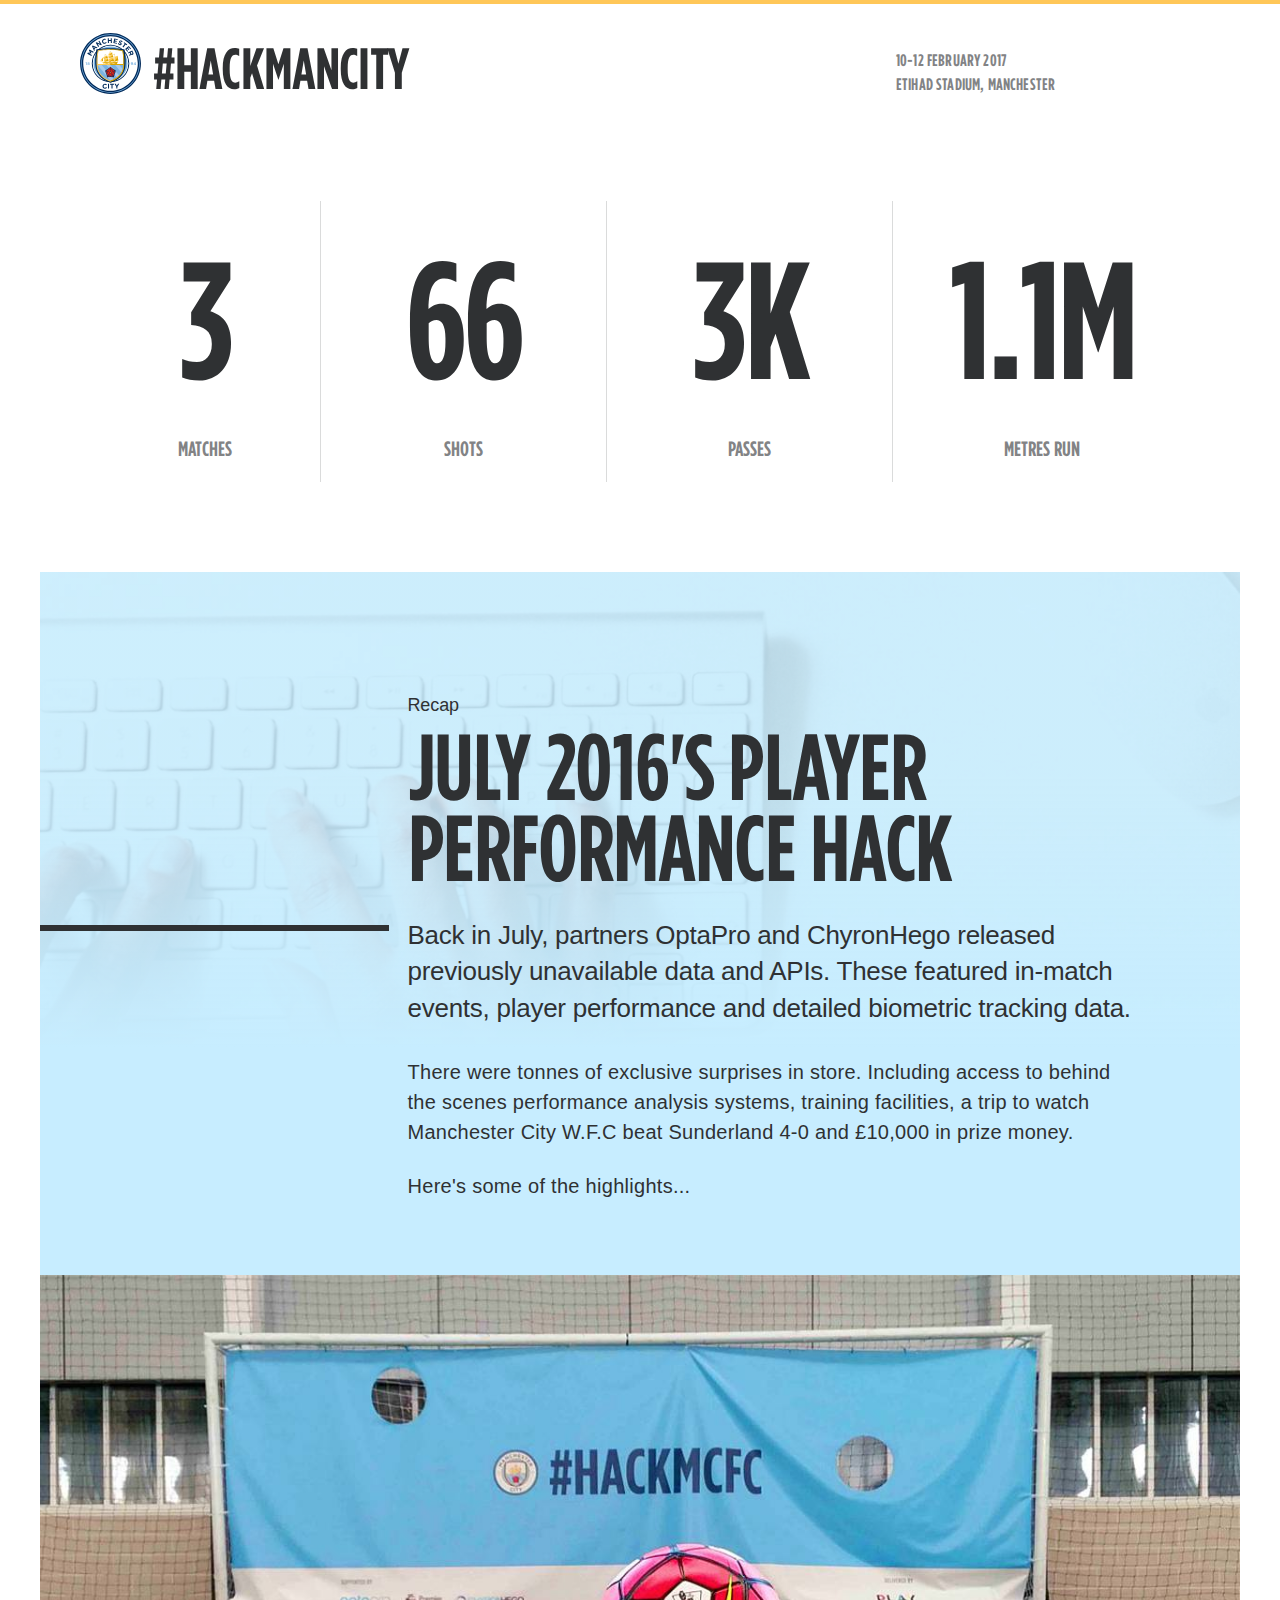
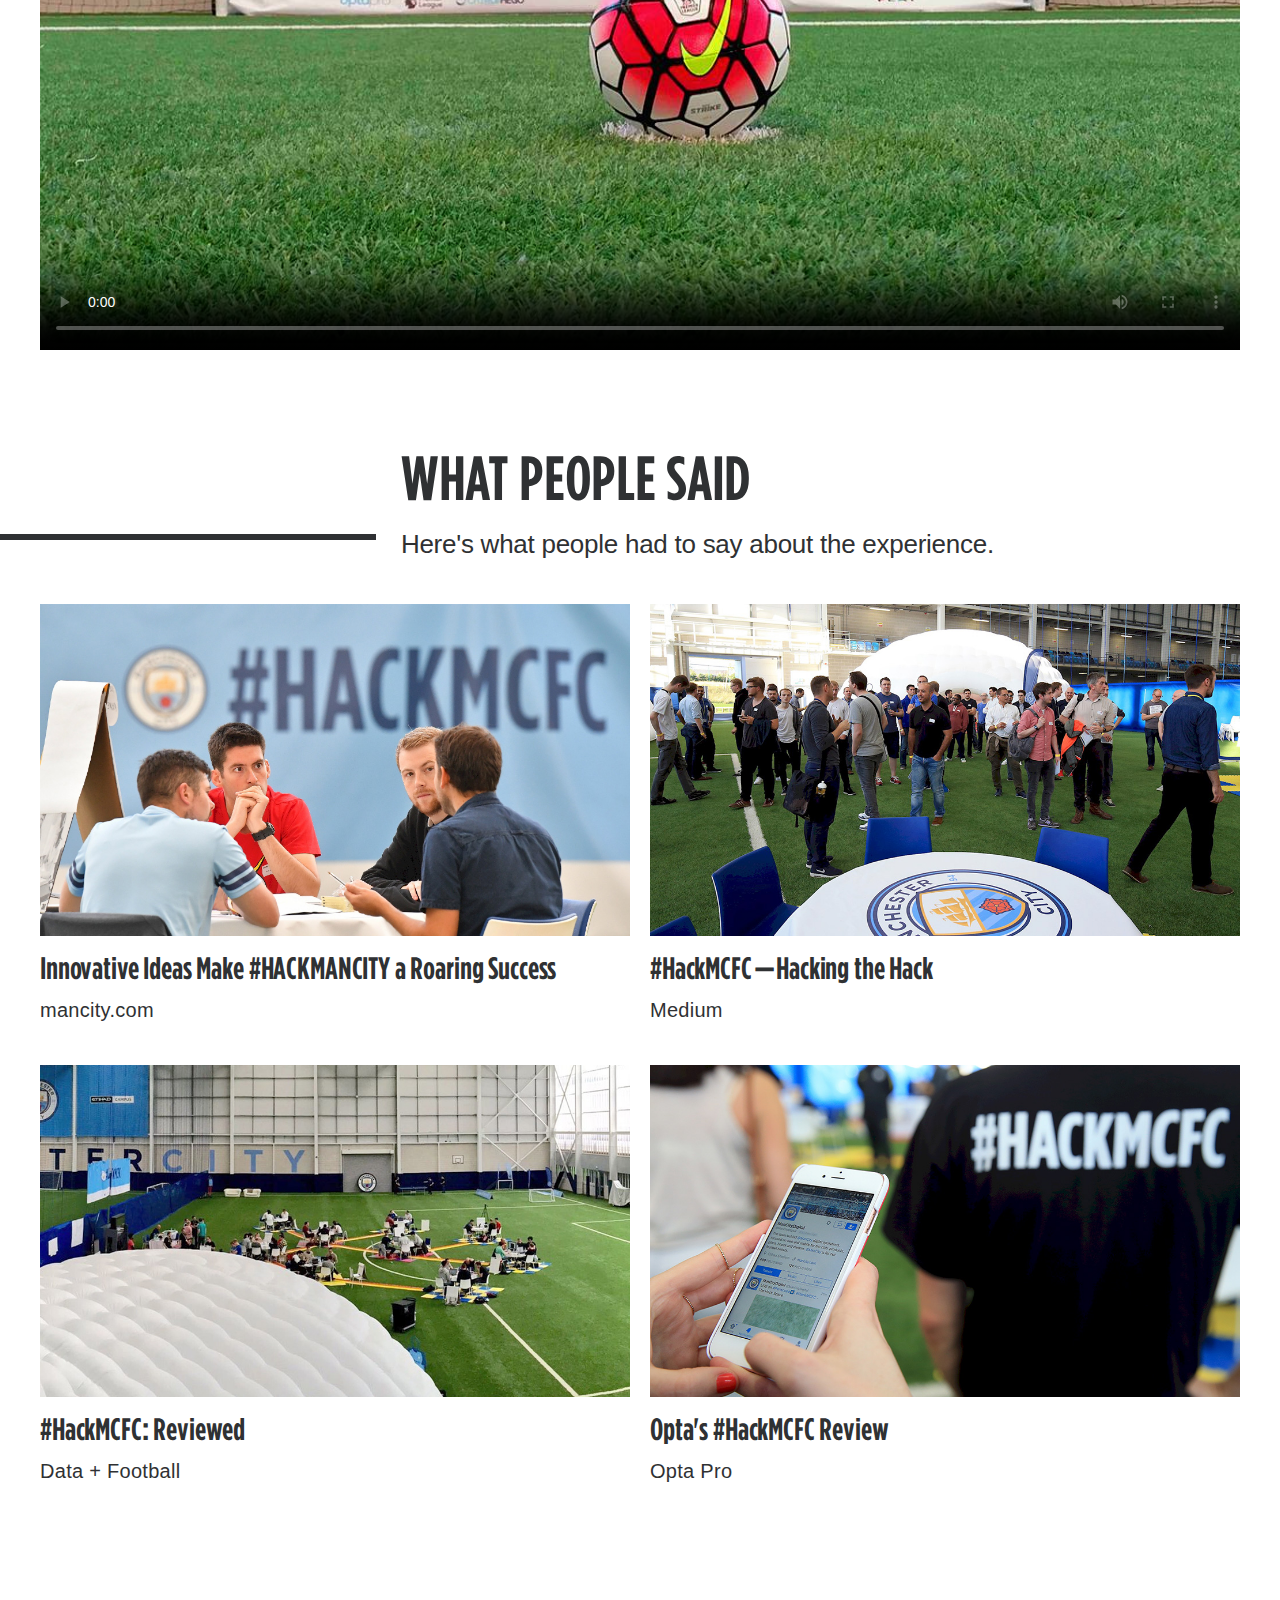
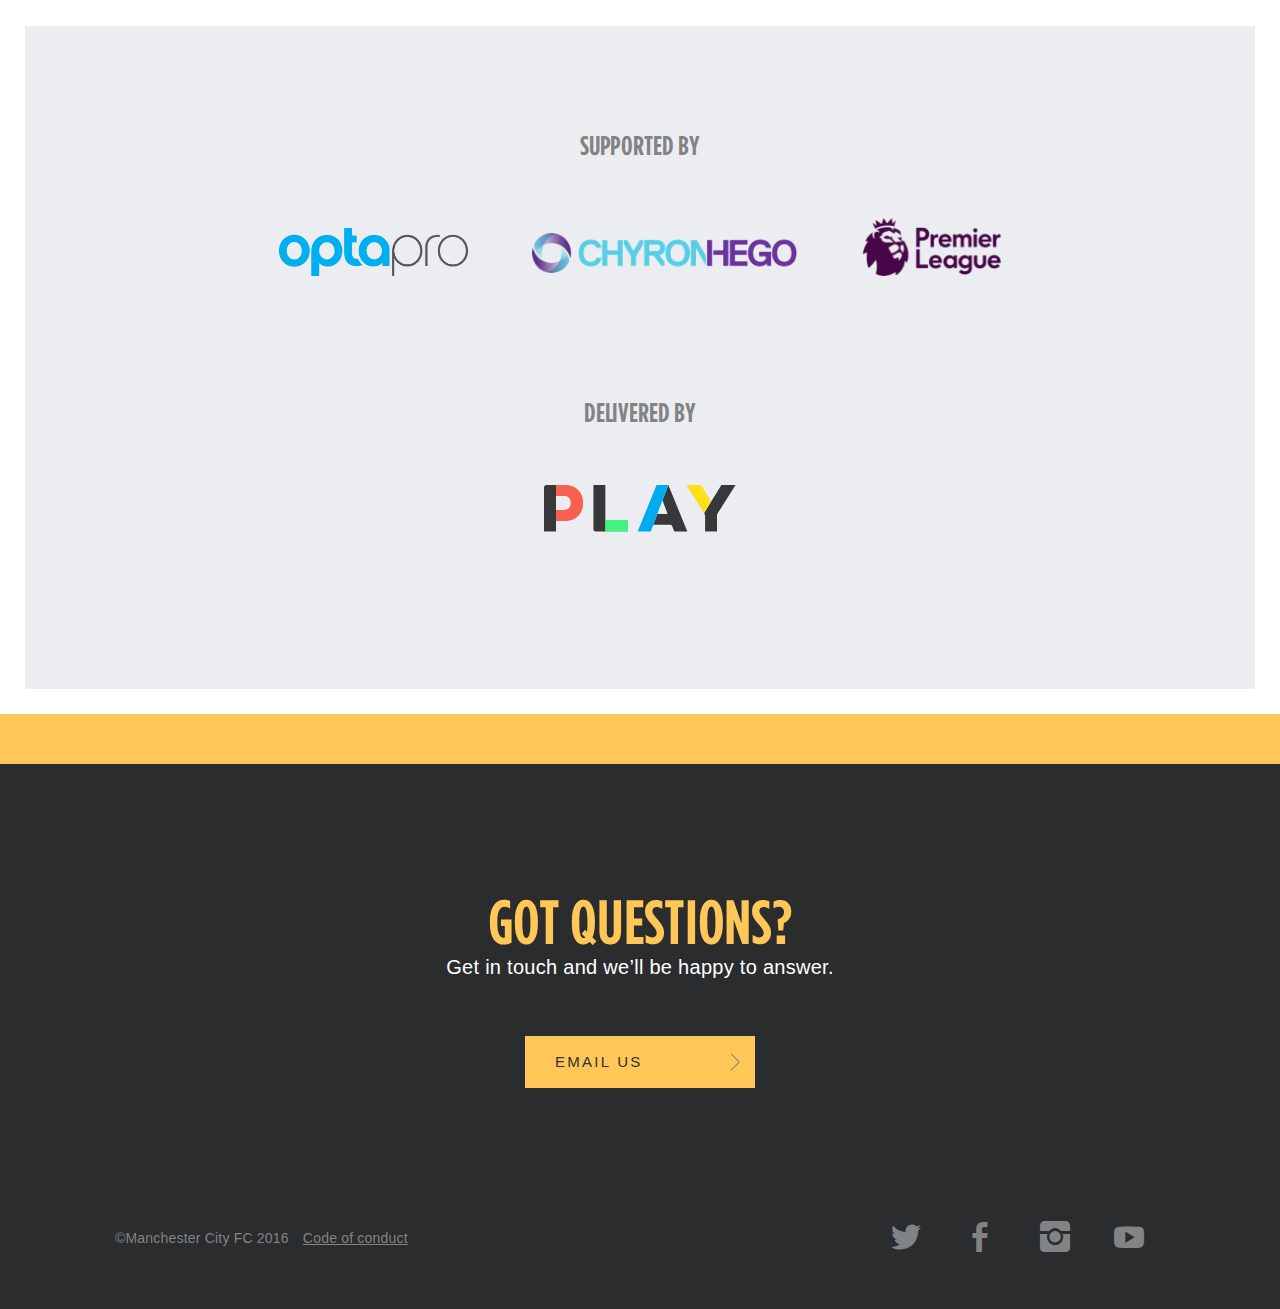
==== commit 2e0ed649: "Video on recap page" ====
--- a/player-performance-data-july-2016/index.html
+++ b/player-performance-data-july-2016/index.html
@@ -15,8 +15,8 @@
   <link rel="shortcut icon" href="../img/favicon.ico" /><link rel="mask-icon" href="../img/favicon.svg" color="#FC250E">
 
   <meta property="og:site" content="hackmancity.co.uk" />
-  <meta property="og:title" content="#HACKMANCITY 10-12 February 2017" />
-  <meta property="og:description" content="Manchester City football club's first player performance data hack, in partnership with OptaPro, ChyronHego and the Premier League." />
+  <meta property="og:title" content="#HACKMANCITY Fan Engagement Hack, Feb 2017" />
+  <meta property="og:description" content="Manchester City football club's second hack. This time on fan engagement." />
   <meta property="og:image" content="http://www.hackmancity.co.uk/img/hackmcfc-fb.jpg" />
   <meta property="og:image:width" content="1200" />
   <meta property="og:image:height" content="630" />
@@ -24,8 +24,8 @@
   <meta property="og:type" content="website" />
   <meta name="twitter:card" content="summary_large_image" />
   <meta name="twitter:site" content="@ManCityDigital" />
-  <meta name="twitter:title" content="#HACKMANCITY 10-12 February 2017" />
-  <meta name="twitter:description" content="Manchester City football club's first player performance data hack, in partnership with OptaPro, ChyronHego and the Premier League." />
+  <meta name="twitter:title" content="#HACKMANCITY Fan Engagement Hack, Feb 2017" />
+  <meta name="twitter:description" content="Manchester City football club's second hack. This time on fan engagement." />
   <meta name="twitter:image" content="http://www.hackmancity.co.uk/img/hackmcfc-tw.jpg" />
   <meta name="twitter:url" content="http://www.hackmancity.co.uk" />
 </head>
@@ -85,15 +85,27 @@
       <p class="line-wrap">Back in July, partners OptaPro and ChyronHego released previously unavailable data and APIs. These featured in-match events, player performance and detailed biometric tracking data.</p>
       <p>There were tonnes of exclusive surprises in store. Including access to behind the scenes performance analysis systems, training facilities, a trip to watch Manchester City W.F.C beat Sunderland 4-0 and £10,000 in prize money.</p>
       <p class="bottom-pad">Here's some of the highlights...</p>
-    </div>
-
-    <video id="my-video" class="video-js vjs-16-9" controls preload="auto" poster="../img/video-poster.jpg" data-setup="{'fluid': true}">
-      <source src="https://dl.dropboxusercontent.com/u/6340770/Hackathon-720.mp4" type='video/mp4'>
-      <!--<source src="MY_VIDEO.webm" type='video/webm'>-->
-      <p class="vjs-no-js">To view this video please enable JavaScript, and consider upgrading to a web browser that supports HTML5 video</p>
-    </video>
+
+    </div>
+
+    <div style="display: block; position: relative; max-width: 100%;">
+      <div style="padding-top: 56.25%;">
+        <video data-video-id="5247796759001"
+            data-account="10228001001"
+            data-player="4Jg6PCnWFg"
+            data-embed="default"
+            class="video-js"
+            controls
+            style="width: 100%; height: 100%; position: absolute; top: 0px; bottom: 0px; right: 0px; left: 0px;" poster="img/video-poster.jpg">
+        </video>
+        <script src="//players.brightcove.net/10228001001/4Jg6PCnWFg_default/index.min.js" ></script>
+        </div>
+    </div>
+
+
 
   </div><!-- .about -->
+
 </section><!-- .about-wrap -->
 
 <section class="data-wrap">
--- a/css/global.css
+++ b/css/global.css
@@ -1 +1 @@
-html,body,div,span,applet,object,iframe,h1,h2,h3,h4,h5,h6,p,blockquote,pre,a,abbr,acronym,address,big,cite,code,del,dfn,em,font,ins,kbd,q,s,samp,small,strike,strong,sub,sup,tt,var,dl,dt,dd,ol,ul,li,fieldset,form,label,legend,table,caption,tbody,tfoot,thead,tr,th,td{border:0;font-family:inherit;font-style:inherit;font-weight:inherit;margin:0;outline:0;padding:0;vertical-align:bottom}html{box-sizing:border-box;overflow-y:scroll;height:100%}*,*:before,*:after{box-sizing:inherit}article,aside,details,figcaption,figure,footer,header,main,nav,section{display:block}ol,ul{list-style:none}table{border-collapse:separate;border-spacing:0}caption,th,td{font-weight:normal;text-align:left}blockquote:before,blockquote:after,q:before,q:after{content:""}blockquote,q{-webkit-hyphens:none;-ms-hyphens:none;hyphens:none;quotes:none}a:focus{outline:2px solid #c1c1c1;outline:2px solid rgba(51,51,51,0.3)}a:hover,a:active{outline:0}a img{border:0}b,strong{font-weight:700}dfn,cite,em,i{font-style:italic}body{height:100%;background:#fff;text-align:left;color:#2f3133;line-height:1.5;font-family:"Helvetica Neue", Helvetica, Arial, sans-serif}a{-webkit-transition:color .2s;transition:color .2s;color:#2f3133}abbr{border-bottom:1px #828385 dotted}h1,h2,h3,h4{font-family:"Gotham Cond SSm A","Gotham Cond SSm B",Impact;font-weight:600;text-transform:uppercase;text-rendering:optimizeLegibility;-webkit-font-smoothing:antialiased;-moz-osx-font-smoothing:grayscale}h1{font-size:72px;letter-spacing:-.005em;margin-bottom:.3em;line-height:.9}@media (max-width: 320px){h1{font-size:60px}}@media (min-width: 768px){h1{font-size:90px;letter-spacing:-.015em}}h1 a{text-decoration:none}.hero h1,.hero p{color:#fff}.hero p{font-size:18px;font-weight:500;line-height:1.4;letter-spacing:-.01em}@media (min-width: 768px){.hero p{font-size:26px}}h2{font-size:50px;letter-spacing:-.005em;padding-top:.8em;margin-bottom:.3em;line-height:1}@media (min-width: 768px){h2{font-size:60px}}.where h2{padding-top:.6em;margin-bottom:0}h3{font-size:30px;letter-spacing:-.005em;margin-top:.8em;margin-bottom:.3em;line-height:1}@media (min-width: 768px){h3{font-size:40px}}h4{font-size:26px;letter-spacing:-.005em;margin-bottom:2em;color:#828385}p,.faq li,.data li{font-size:16px;margin-bottom:1.2em;font-weight:300;letter-spacing:.014em}@media (min-width: 768px){p,.faq li,.data li{font-size:20px}}.faq li,.data li{list-style-position:outside;margin-left:25px;list-style-type:circle}@media (min-width: 991px){.data ul{margin-left:-125px;padding-left:38%}}@media (min-width: 1420px){.data ul{padding-right:12%}}ul.links{padding:0 15px}@media (min-width: 768px){ul.links{padding:0}}@media (min-width: 991px){ul.links{max-width:1200px;margin:0 auto}}ul.links:after{content:"";display:table;clear:both}.links li{list-style:none;margin:10px 0 30px}@media (min-width: 768px){.links li{width:50%;box-sizing:border-box;padding-right:10px;float:left}.links li:nth-child(2){padding-left:10px;padding-right:0}}.links img{width:100%;-webkit-transition:opacity .2s;transition:opacity .2s;height:auto}.links a{display:block;text-decoration:none}@media (min-width: 991px){.links a:hover img{opacity:.8}}.links .link-text{font-family:"Gotham Cond SSm A","Gotham Cond SSm B",Impact;font-weight:600;font-size:30px;letter-spacing:-.005em;margin-top:.3em;margin-bottom:.4em;line-height:1;display:block;text-rendering:optimizeLegibility;-webkit-font-smoothing:antialiased;-moz-osx-font-smoothing:grayscale}.links .source{display:block}@media (min-width: 768px){.schedule p{font-size:16px !important;font-weight:400;margin-bottom:.8em}}@media (min-width: 768px) and (min-width: 991px){.schedule p{padding-left:35%;margin-left:-75px;padding-right:120px;text-rendering:optimizeLegibility;-webkit-font-smoothing:antialiased;-moz-osx-font-smoothing:grayscale}}p.pre-head{font-size:14px;margin-bottom:.3em;font-weight:500;letter-spacing:-.007em}@media (min-width: 768px){p.pre-head{font-size:18px;margin-bottom:.5em}}.where p{color:#828385}@media (min-width: 991px){.where p{text-rendering:optimizeLegibility;-webkit-font-smoothing:antialiased;-moz-osx-font-smoothing:grayscale}}.where strong{font-weight:500;color:#2f3133}.schedule .pre-head{margin-bottom:0;color:#828385}.who p:first-child,.question p,.line-wrap{font-size:18px;font-weight:500;line-height:1.4;letter-spacing:-.01em}@media (min-width: 768px){.who p:first-child,.question p,.line-wrap{font-size:26px}}@media (min-width: 991px){.content h1,.content h2,.content h3,.content h4,.content p{padding-left:35%;margin-left:-75px;padding-right:30px}}@media (min-width: 1420px){.data p{padding-right:12%}}@media (min-width: 991px){.extra-pad h1,.extra-pad h2,.extra-pad h3,.extra-pad h4,.extra-pad p{margin-left:-125px;padding-left:38%}}.full-width h1,.full-width h2,.full-width h3,.full-width h4,.full-width p{text-align:left}@media (min-width: 991px){.full-width h1,.full-width h2,.full-width h3,.full-width h4,.full-width p{padding-left:0;margin-left:0}}@media (min-width: 991px){.schedule h2{padding-left:35%;margin-left:-75px}}.schedule h3{margin:0;color:#FFC758}@media (min-width: 991px){.schedule h3{padding-left:35%;margin-left:-75px}}.schedule h3:after{content:'';position:absolute;width:16px;height:16px;border-radius:30px;background:#FFC758;top:65px;z-index:10;left:0}@media (min-width: 768px){.schedule h3:after{left:-44px;top:85px}}@media (min-width: 991px){.schedule h3:after{left:321px}}@media (min-width: 991px) and (max-width: 1150px){.schedule h3:after{left:271px}}.schedule-second h3:after{top:35px}@media (min-width: 768px){.schedule-second h3:after{top:45px}}.schedule-last h3:after{top:15px}@media (min-width: 768px){.schedule-last h3:after{top:22px}}.header-inner{max-width:400px}@media (min-width: 768px){.header-inner{margin:0 auto;max-width:1200px}}#header{width:100%;overflow:hidden}#header:after{content:"";display:table;clear:both}#header svg{-webkit-transition:width .2s, height .2s;transition:width .2s, height .2s;width:59px;height:59px}@media (min-width: 768px){#header svg{width:61px;height:61px}}#header h1{font-size:38px;margin-bottom:.15em;float:left;padding-top:25px;line-height:.7em;-webkit-transition:font-size .1s, padding .2s;transition:font-size .1s, padding .2s}@media (min-width: 768px){#header h1{font-size:56px;padding-top:45px;margin-bottom:1.3em}}#header p{font-family:"Gotham Cond SSm A","Gotham Cond SSm B",Impact;color:#828385;font-size:15px;line-height:1.4;letter-spacing:.01em;text-transform:uppercase;margin-bottom:0;text-rendering:optimizeLegibility;-webkit-font-smoothing:antialiased;-moz-osx-font-smoothing:grayscale}@media (min-width: 768px){#header p{margin-bottom:1.3em;font-size:16px;line-height:1.5}}@media (max-width: 374px){#header p{font-size:13px;letter-spacing:0}}#header .logo{float:left;margin:16px 8px 0 15px;-webkit-transition:margin-left .2s;transition:margin-left .2s}@media (min-width: 768px){#header .logo{margin:29px 12px 0 40px}}#header .location{margin-left:6px}@media (min-width: 768px){#header .location{display:block;margin-left:0}}#header .date-wrap{float:left;-webkit-transition:padding-left .3s .2s;transition:padding-left .3s .2s}@media (min-width: 768px){#header .date-wrap{float:right;position:relative;width:27%;box-sizing:content-box;padding:45px 6px 0 0}}@media (min-width: 991px){#header .date-wrap{padding:45px 20px 0 0}}#header .button{width:110px;height:40px;margin-top:9px;padding:10px;display:none;float:right;text-align:center;margin-right:15px}#header .button:hover{-webkit-transition:background .2s, color .2s;transition:background .2s, color .2s;padding:12px;font-weight:400}@media (min-width: 768px){#header .button{height:45px;width:230px;margin-top:15px;padding:12px;margin-right:30px}}#header{margin-bottom:-81px;border-top:4px #FFC758 solid}@media (min-width: 768px){#header{margin-bottom:-155px}}#header.header-stick{background:#fff;position:fixed;top:0;left:0;right:0;height:60px;border-bottom:solid 1px #DADBDB;z-index:9999;border-top:0}@media (min-width: 768px){#header.header-stick{border-top:4px #FFC758 solid;height:81px}}#header.header-stick h1{font-size:32px;padding-top:20px}@media (min-width: 768px){#header.header-stick h1{font-size:46px;padding-top:23px}}#header.header-stick p{font-size:15px;line-height:1.4}#header.header-stick .date-wrap{display:none}@media (min-width: 768px){#header.header-stick .date-wrap{float:left;display:block;padding:18px 0 0 15px}}#header.header-stick .date-wrap:after{display:none}#header.header-stick svg{width:37px;height:37px}@media (min-width: 768px){#header.header-stick svg{width:45px;height:45px}}#header.header-stick .logo{margin-top:11px}@media (min-width: 768px){#header.header-stick .logo{margin-top:14px;margin-left:30px}}#header.header-stick .button{display:block}.button-text span{display:none}@media (min-width: 768px){.button-text span{display:inline}}.hero-wrap{max-width:1250px;margin:0 auto}.hero{margin:95px auto 0;text-rendering:optimizeLegibility;-webkit-font-smoothing:antialiased;-moz-osx-font-smoothing:grayscale;background:-webkit-linear-gradient(rgba(30,30,30,0.3) 0%, rgba(0,0,0,0.5) 40%),url("../img/fan-hack-image-4.jpg") no-repeat 18% top;background:linear-gradient(rgba(30,30,30,0.3) 0%, rgba(0,0,0,0.5) 40%),url("../img/fan-hack-image-4.jpg") no-repeat 18% top;background-size:cover}.hero .hero-lines{background-image:url("../img/repeater.png");background-size:5px 5px}@media (min-width: 768px){.hero{margin:120px 25px 0;background:-webkit-linear-gradient(rgba(30,30,30,0.3) 0%, rgba(0,0,0,0.5) 40%),url("../img/fan-hack-image-4.jpg") no-repeat left bottom;background:linear-gradient(rgba(30,30,30,0.3) 0%, rgba(0,0,0,0.5) 40%),url("../img/fan-hack-image-4.jpg") no-repeat left bottom;background-size:cover}}@media (min-width: 991px){.hero{background:-webkit-linear-gradient(rgba(30,30,30,0.3) 0%, rgba(0,0,0,0.5) 40%),url("../img/fan-hack-image-4.jpg") no-repeat left bottom;background:linear-gradient(rgba(30,30,30,0.3) 0%, rgba(0,0,0,0.5) 40%),url("../img/fan-hack-image-4.jpg") no-repeat left bottom;background-size:cover}}.hero .content{padding-top:111px;padding-bottom:50px}@media (min-width: 768px){.hero .content{padding-top:195px;padding-bottom:90px}}@media (min-width: 991px){.hero .content{padding-left:50px;padding-right:50px}}.hero .content:after{content:"";display:table;clear:both}.code-of-conduct .data-wrap{margin-top:150px}.clockdiv{font-family:"Gotham Cond SSm A","Gotham Cond SSm B",Impact;font-size:90px;width:100%;padding:111px 15px 60px;margin:0 auto;text-rendering:optimizeLegibility;-webkit-font-smoothing:antialiased;-moz-osx-font-smoothing:grayscale}.clockdiv:after{content:"";display:table;clear:both}@media (min-width: 768px){.clockdiv{font-size:140px;max-width:1200px;padding-top:195px;padding-bottom:90px}}@media (min-width: 991px){.clockdiv{font-size:160px;padding-left:50px;padding-right:50px}}.clockdiv .big-no{letter-spacing:-.03em}.clockdiv .clock-part{float:left;width:50%}@media (min-width: 600px){.clockdiv .clock-part{border-right:#DADBDB 1px solid;text-align:center}.clockdiv .clock-part:nth-child(1){width:21%}.clockdiv .clock-part:nth-child(2){width:26%}.clockdiv .clock-part:nth-child(3){width:26%}.clockdiv .clock-part:nth-child(4){border-right:0;width:27%}}.clockdiv .smalltext{font-size:18px;color:#828385;text-transform:uppercase;margin-bottom:.9em;margin-top:-.6em}@media (min-width: 768px){.clockdiv .smalltext{font-size:20px;padding-top:5px}}#countdown{font-family:"Gotham Cond SSm A","Gotham Cond SSm B",Impact;font-size:70px;width:100%;padding:30px 15px 60px;margin:0 auto;text-rendering:optimizeLegibility;-webkit-font-smoothing:antialiased;-moz-osx-font-smoothing:grayscale}#countdown:after{content:"";display:table;clear:both}@media (max-width: 320px){#countdown{font-size:60px}}@media (min-width: 768px){#countdown{font-size:140px;max-width:1200px;padding-top:50px;padding-bottom:90px}}@media (min-width: 991px){#countdown{font-size:160px;padding-left:50px;padding-right:50px}}#countdown .big-no{letter-spacing:-.03em}#countdown .clock-part{float:left;width:25%;text-align:center}@media (min-width: 600px){#countdown .clock-part{border-right:#fff 1px solid}#countdown .clock-part:nth-child(4){border-right:0}}#countdown .smalltext{font-size:18px;color:#828385;text-transform:uppercase;margin-bottom:.9em;margin-top:-.6em}@media (min-width: 768px){#countdown .smalltext{font-size:20px;padding-top:5px}}@media (min-width: 768px){.about-wrap{padding:0 25px}}.about{background:#C7EDFF}@media (min-width: 768px){.about{margin:0 auto;max-width:1200px}}.button-wrap{height:0}.button{background:#FFC758;border:0;text-transform:uppercase;font-size:15px;letter-spacing:.15em;color:#2f3133;padding:15px 15px 15px 30px;text-align:left;position:relative;cursor:pointer;font-weight:400;-webkit-transition:background .2s, padding .3s;transition:background .2s, padding .3s;width:100%;text-decoration:none;display:block}.button svg{position:absolute;top:50%;right:15px;-webkit-transform:translate(0, -50%);transform:translate(0, -50%)}.button:hover{background:#2f3133;color:#FFC758;font-weight:500;padding-left:45px}.lt-ie10 .button svg,.lt-ie9 .button svg{top:25%}.about .button{-webkit-transform:translate(0, -50%);transform:translate(0, -50%)}@media (min-width: 768px){.about .button{margin-right:-25px;float:right;width:45%}}@media (min-width: 991px){.about .button{width:40%}}.but-white{background:#fff;border:1px solid #2f3133;margin:.4em 0 0}.but-big{margin:.4em 0 0;padding:28px 30px;text-align:center;font-family:"Gotham Cond SSm A","Gotham Cond SSm B",Impact;letter-spacing:.01em;font-size:30px;margin-top:30px;text-rendering:optimizeLegibility;-webkit-font-smoothing:antialiased;-moz-osx-font-smoothing:grayscale}@media (min-width: 768px){.but-big{padding:32px 30px;margin-top:50px}}.but-big:hover{padding-left:30px}.content{padding:0 15px}@media (min-width: 768px){.content{padding:0 75px}}@media (min-width: 991px){.extra-pad{padding:0 100px 0 125px}}.bottom-pad{padding-bottom:90px}@media (min-width: 768px){.bottom-pad{padding-bottom:110px}}p.bottom-pad{padding-bottom:50px}.top-pad{padding-top:30px}.about-top{padding:70px 15px 0;background:-webkit-linear-gradient(rgba(199,237,255,0.85) 70%, #c7edff),url("../img/hands-typing.jpg") no-repeat 83% top;background:linear-gradient(rgba(199,237,255,0.85) 70%, #c7edff),url("../img/hands-typing.jpg") no-repeat 83% top;background-size:auto 400px}@media (min-width: 768px){.about-top{padding:120px 75px 0;background:-webkit-linear-gradient(rgba(199,237,255,0.85) 30%, #c7edff 70%),url("../img/hands-typing.jpg") no-repeat left top;background:linear-gradient(rgba(199,237,255,0.85) 30%, #c7edff 70%),url("../img/hands-typing.jpg") no-repeat left top;background-size:100% auto}}.lt-ie10 .about-top,.lt-ie9 .about-top{background:#C7EDFF url("../img/ie-bg-image.jpg") no-repeat left top;background-size:cover}@media (min-width: 991px){.line-wrap{position:relative;overflow:hidden}}@media (min-width: 991px){.line-wrap:before{content:'';position:absolute;right:69%;width:999em;height:6px;top:8px;background:#2f3133}}@media (min-width: 991px){.extra-pad .line-wrap:before{right:68.1%}}@media (min-width: 768px){.full-width:after{content:"";display:table;clear:both}}@media (min-width: 768px) and (max-width: 880px){.full-width{margin:0 -50px}}.half-width{text-align:center}@media (min-width: 768px){.half-width{width:47%;float:left;margin-right:6%}.half-width:last-child{margin-right:0}}.half-width path{fill:#2f3133}.premier svg{width:191px;height:245px;margin-top:20px}.academy svg{width:271px;height:186px;margin:59px 0 20px}.data{padding-top:50px}.recap{padding-top:60px;padding-bottom:0}.schedule{background:#313335;color:#fff;padding-bottom:60px}.schedule-outer{padding:0 15px}@media (min-width: 768px){.schedule-outer{padding:0 75px}}@media (min-width: 991px){.schedule-outer{padding:0}}.schedule-outer:nth-child(3){background:#2a2c2e}.schedule-inner{padding:30px 0;padding-left:30px;position:relative}@media (min-width: 768px){.schedule-inner{padding:40px 0}}@media (min-width: 991px){.schedule-inner{max-width:1200px;margin:0 auto;padding-left:75px;padding-right:75px}}.schedule-inner:after{content:'';position:absolute;top:0;bottom:0;width:2px;background:#828385;z-index:1;left:7px}@media (min-width: 768px){.schedule-inner:after{left:-37px}}@media (min-width: 991px){.schedule-inner:after{left:327px}}@media (min-width: 991px) and (max-width: 1150px){.schedule-inner:after{left:277px}}.schedule-middle{padding-top:0}.schedule-middle h3:after{top:15px}@media (min-width: 768px){.schedule-middle h3:after{top:23px}}.schedule-first:after{display:none}.schedule-first{padding-bottom:0}.schedule-second,.schedule-last{padding-top:0}.schedule-second:after{top:45px}.schedule-last:after{height:22px}.where{margin:75px 15px 0;background:url("../img/where-academy.jpg") no-repeat 40% 365px;background-size:auto 480px}@media (min-width: 768px){.where{margin:85px 25px 0;background-size:873px auto;background-position:right 453px}}@media (min-width: 1200px){.where{max-width:1200px;margin-left:auto;margin-right:auto}}.where-interior{background:url("../img/where-interior.jpg") no-repeat 40% top;background-size:auto 350px;display:block;width:100%;height:350px;margin-bottom:410px}@media (min-width: 768px){.where-interior{background-size:873px auto;background-position:right;height:438px;margin-bottom:516px}}@media (min-width: 991px){.where-interior{margin-bottom:205px}}.where-text{background:#fff;width:300px;padding-right:15px}@media (min-width: 768px){.where-text-outer{padding:0 30px 0 50px;width:400px;background:#fff}}@media (min-width: 991px){.where-text-outer{padding:0 30px 0 85px}}@media (min-width: 1200px){.where-text-outer{width:440px}}.who,.faq{padding:110px 15px 0}@media (min-width: 768px){.who,.faq{padding:100px 30px 0}}@media (min-width: 991px){.who:after,.faq:after{content:"";display:table;clear:both}}.who-text-outer{position:relative}@media (min-width: 768px){.who-text-outer:before{z-index:-1;content:'';position:absolute;top:0;left:0;width:445px;height:330px;background:#C7EDFF}}@media (min-width: 768px) and (min-width: 991px){.who-text-outer:before{height:380px;width:500px}}@media (min-width: 768px) and (min-width: 1200px){.who-text-outer:before{width:600px}}@media (min-width: 768px){.who-text-outer,.faq-text-outer{padding-left:50px;padding-right:50px}}@media (min-width: 991px){.who-text-outer,.faq-text-outer{max-width:1200px;margin:0 auto}}@media (min-width: 1200px){.who-text-outer,.faq-text-outer{padding-left:75px;padding-right:75px}}.who h1,.faq h1{padding-top:50px}@media (min-width: 991px){.who h1,.faq h1{width:30%;float:left;margin-right:5%}}@media (min-width: 991px){.who-text,.faq-text{margin-left:-75px;float:left;width:65%;padding-top:95px}}@media (min-width: 991px) and (max-width: 1100px){.who-text,.faq-text{margin-left:0}}.faq{padding-bottom:100px}@media (min-width: 991px){.faq-text{margin-left:-75px}}.question{cursor:pointer;position:relative;-webkit-transition:color .2s;transition:color .2s}.question:after{content:"";display:table;clear:both}.question svg{width:12px;height:7px;position:absolute;left:0;top:9px}@media (min-width: 768px){.question svg{top:14px}}.ansopen svg{-webkit-transform:rotate(180deg);transform:rotate(180deg)}.question path{fill:#2f3133}@media (min-width: 768px){.question:hover{color:#828385}}.question p{margin-bottom:.8em}.faq p,.faq ul,.faq ol{padding-left:25px}.ans p:last-child{padding-bottom:15px}.ans a{color:#2f3133}.ans a:hover{text-decoration:none}.qanda{padding-bottom:15px}.partners{text-align:center}@media (min-width: 768px){.partners{padding:0 25px 25px}}.partners-inner{padding:100px 0 135px;background:#ecedf0}@media (min-width: 768px){.partners-inner{padding:100px 0 150px}}.partners li{display:inline-block}.logos{padding-bottom:30px}.logos li{padding:0 15px 80px}@media (min-width: 768px){.logos li{padding:0 30px 80px}}.opta img{width:auto;height:42px}@media (min-width: 768px){.opta img{height:48px}}.premier-league img{width:123px;height:auto}@media (min-width: 768px){.premier-league img{width:139px}}.sap img{width:85px;height:42px}@media (min-width: 768px){.sap img{width:95px;height:47px}}.chyronhego img{width:190px;height:auto}@media (min-width: 768px){.chyronhego img{width:265px;margin-bottom:3px}}.play svg{width:180px;height:44px}@media (min-width: 768px){.play svg{width:196px;height:48px}}footer{background:#2a2c2e;padding-bottom:40px;border-top:20px solid #FFC758;text-align:center}@media (min-width: 768px){footer{border-top:50px solid #FFC758;padding-bottom:60px}}.footer-inner{padding:80px 15px 0}@media (min-width: 991px){.footer-inner{max-width:1200px;margin:0 auto;padding:80px 75px 0}}.footer-inner h2{color:#FFC758;margin-bottom:0}.copy p{font-size:14px;margin-top:50px;color:#828385;margin:0}@media (min-width: 768px){.copy p{text-align:left}}.copy p a{text-decoration:underline;margin-left:10px;color:#828385}.copy p a:hover{text-decoration:none}.footer-inner h2+p{color:#fff}@media (min-width: 991px){.footer-inner h2+p{text-rendering:optimizeLegibility;-webkit-font-smoothing:antialiased;-moz-osx-font-smoothing:grayscale}}.footer-inner .button{width:230px;display:inline-block;margin-top:20px;margin-bottom:110px}@media (min-width: 768px){.footer-inner .button{margin-bottom:140px;margin-top:30px}}.footer-inner .button:hover{background:#ecedf0;color:#2f3133;font-weight:400}.social{padding-bottom:50px}@media (min-width: 768px){.social{padding-bottom:0;float:right;margin-top:-10px}}.social li{font-size:30px;display:inline-block}.social a{color:#828385;text-decoration:none;padding:6px 10px;margin:0 10px}@media (max-width: 320px){.social a{margin:0 5px}}.social a:hover{color:#ecedf0}video{width:100%    !important;height:auto   !important}.video-js .vjs-big-play-button:before,.video-js .vjs-control:before,.video-js .vjs-modal-dialog,.vjs-modal-dialog .vjs-modal-dialog-content{position:absolute;top:0;left:0;width:100%;height:100%}.video-js .vjs-big-play-button:before,.video-js .vjs-control:before{text-align:center}@font-face{font-family:VideoJS;src:url("../fonts/VideoJS.eot?#iefix") format("eot")}@font-face{font-family:VideoJS;src:url([data-uri]) format("woff"),url([data-uri]) format("truetype");font-weight:normal;font-style:normal}.vjs-icon-play,.video-js .vjs-big-play-button,.video-js .vjs-play-control{font-family:VideoJS;font-weight:normal;font-style:normal}.vjs-icon-play:before,.video-js .vjs-big-play-button:before,.video-js .vjs-play-control:before{content:""}.vjs-icon-play-circle{font-family:VideoJS;font-weight:normal;font-style:normal}.vjs-icon-play-circle:before{content:""}.vjs-icon-pause,.video-js .vjs-play-control.vjs-playing{font-family:VideoJS;font-weight:normal;font-style:normal}.vjs-icon-pause:before,.video-js .vjs-play-control.vjs-playing:before{content:""}.vjs-icon-volume-mute,.video-js .vjs-mute-control.vjs-vol-0,.video-js .vjs-volume-menu-button.vjs-vol-0{font-family:VideoJS;font-weight:normal;font-style:normal}.vjs-icon-volume-mute:before,.video-js .vjs-mute-control.vjs-vol-0:before,.video-js .vjs-volume-menu-button.vjs-vol-0:before{content:""}.vjs-icon-volume-low,.video-js .vjs-mute-control.vjs-vol-1,.video-js .vjs-volume-menu-button.vjs-vol-1{font-family:VideoJS;font-weight:normal;font-style:normal}.vjs-icon-volume-low:before,.video-js .vjs-mute-control.vjs-vol-1:before,.video-js .vjs-volume-menu-button.vjs-vol-1:before{content:""}.vjs-icon-volume-mid,.video-js .vjs-mute-control.vjs-vol-2,.video-js .vjs-volume-menu-button.vjs-vol-2{font-family:VideoJS;font-weight:normal;font-style:normal}.vjs-icon-volume-mid:before,.video-js .vjs-mute-control.vjs-vol-2:before,.video-js .vjs-volume-menu-button.vjs-vol-2:before{content:""}.vjs-icon-volume-high,.video-js .vjs-mute-control,.video-js .vjs-volume-menu-button{font-family:VideoJS;font-weight:normal;font-style:normal}.vjs-icon-volume-high:before,.video-js .vjs-mute-control:before,.video-js .vjs-volume-menu-button:before{content:""}.vjs-icon-fullscreen-enter,.video-js .vjs-fullscreen-control{font-family:VideoJS;font-weight:normal;font-style:normal}.vjs-icon-fullscreen-enter:before,.video-js .vjs-fullscreen-control:before{content:""}.vjs-icon-fullscreen-exit,.video-js.vjs-fullscreen .vjs-fullscreen-control{font-family:VideoJS;font-weight:normal;font-style:normal}.vjs-icon-fullscreen-exit:before,.video-js.vjs-fullscreen .vjs-fullscreen-control:before{content:""}.vjs-icon-square{font-family:VideoJS;font-weight:normal;font-style:normal}.vjs-icon-square:before{content:""}.vjs-icon-spinner{font-family:VideoJS;font-weight:normal;font-style:normal}.vjs-icon-spinner:before{content:""}.vjs-icon-subtitles,.video-js .vjs-subtitles-button{font-family:VideoJS;font-weight:normal;font-style:normal}.vjs-icon-subtitles:before,.video-js .vjs-subtitles-button:before{content:""}.vjs-icon-captions,.video-js .vjs-captions-button{font-family:VideoJS;font-weight:normal;font-style:normal}.vjs-icon-captions:before,.video-js .vjs-captions-button:before{content:""}.vjs-icon-chapters,.video-js .vjs-chapters-button{font-family:VideoJS;font-weight:normal;font-style:normal}.vjs-icon-chapters:before,.video-js .vjs-chapters-button:before{content:""}.vjs-icon-share{font-family:VideoJS;font-weight:normal;font-style:normal}.vjs-icon-share:before{content:""}.vjs-icon-cog{font-family:VideoJS;font-weight:normal;font-style:normal}.vjs-icon-cog:before{content:""}.vjs-icon-circle,.video-js .vjs-mouse-display,.video-js .vjs-play-progress,.video-js .vjs-volume-level{font-family:VideoJS;font-weight:normal;font-style:normal}.vjs-icon-circle:before,.video-js .vjs-mouse-display:before,.video-js .vjs-play-progress:before,.video-js .vjs-volume-level:before{content:""}.vjs-icon-circle-outline{font-family:VideoJS;font-weight:normal;font-style:normal}.vjs-icon-circle-outline:before{content:""}.vjs-icon-circle-inner-circle{font-family:VideoJS;font-weight:normal;font-style:normal}.vjs-icon-circle-inner-circle:before{content:""}.vjs-icon-hd{font-family:VideoJS;font-weight:normal;font-style:normal}.vjs-icon-hd:before{content:""}.vjs-icon-cancel,.video-js .vjs-control.vjs-close-button{font-family:VideoJS;font-weight:normal;font-style:normal}.vjs-icon-cancel:before,.video-js .vjs-control.vjs-close-button:before{content:""}.vjs-icon-replay{font-family:VideoJS;font-weight:normal;font-style:normal}.vjs-icon-replay:before{content:""}.vjs-icon-facebook{font-family:VideoJS;font-weight:normal;font-style:normal}.vjs-icon-facebook:before{content:""}.vjs-icon-gplus{font-family:VideoJS;font-weight:normal;font-style:normal}.vjs-icon-gplus:before{content:""}.vjs-icon-linkedin{font-family:VideoJS;font-weight:normal;font-style:normal}.vjs-icon-linkedin:before{content:""}.vjs-icon-twitter{font-family:VideoJS;font-weight:normal;font-style:normal}.vjs-icon-twitter:before{content:""}.vjs-icon-tumblr{font-family:VideoJS;font-weight:normal;font-style:normal}.vjs-icon-tumblr:before{content:""}.vjs-icon-pinterest{font-family:VideoJS;font-weight:normal;font-style:normal}.vjs-icon-pinterest:before{content:""}.vjs-icon-audio-description{font-family:VideoJS;font-weight:normal;font-style:normal}.vjs-icon-audio-description:before{content:""}.video-js{display:block;vertical-align:top;box-sizing:border-box;color:#fff;background-color:#000;position:relative;padding:0;font-size:10px;line-height:1;font-weight:normal;font-style:normal;font-family:Arial, Helvetica, sans-serif;-webkit-user-select:none;-moz-user-select:none;-ms-user-select:none;user-select:none}.video-js:-moz-full-screen{position:absolute}.video-js:-webkit-full-screen{width:100% !important;height:100% !important}.video-js *,.video-js *:before,.video-js *:after{box-sizing:inherit}.video-js ul{font-family:inherit;font-size:inherit;line-height:inherit;list-style-position:outside;margin-left:0;margin-right:0;margin-top:0;margin-bottom:0}.video-js.vjs-fluid,.video-js.vjs-16-9,.video-js.vjs-4-3{width:100%;max-width:100%;height:0}.video-js.vjs-16-9{padding-top:56.25%}.video-js.vjs-4-3{padding-top:75%}.video-js.vjs-fill{width:100%;height:100%}.video-js .vjs-tech{position:absolute;top:0;left:0;width:100%;height:100%}body.vjs-full-window{padding:0;margin:0;height:100%;overflow-y:auto}.vjs-full-window .video-js.vjs-fullscreen{position:fixed;overflow:hidden;z-index:1000;left:0;top:0;bottom:0;right:0}.video-js.vjs-fullscreen{width:100% !important;height:100% !important;padding-top:0 !important}.video-js.vjs-fullscreen.vjs-user-inactive{cursor:none}.vjs-hidden{display:none !important}.video-js .vjs-offscreen{height:1px;left:-9999px;position:absolute;top:0;width:1px}.vjs-lock-showing{display:block !important;opacity:1;visibility:visible}.vjs-no-js{padding:20px;color:#fff;background-color:#000;font-size:18px;font-family:Arial, Helvetica, sans-serif;text-align:center;width:300px;height:150px;margin:0px auto}.vjs-no-js a,.vjs-no-js a:visited{color:#66A8CC}.video-js .vjs-big-play-button{font-size:3em;line-height:1.5em;height:1.5em;width:3em;display:block;position:absolute;top:10px;left:10px;padding:0;cursor:pointer;opacity:1;border:0.06666em solid #fff;background-color:#2B333F;background-color:rgba(43,51,63,0.7);border-radius:0.3em;-webkit-transition:all 0.4s;transition:all 0.4s}.vjs-big-play-centered .vjs-big-play-button{top:50%;left:50%;margin-top:-0.75em;margin-left:-1.5em}.video-js:hover .vjs-big-play-button,.video-js .vjs-big-play-button:focus{outline:0;border-color:#fff;background-color:#73859f;background-color:rgba(115,133,159,0.5);-webkit-transition:all 0s;transition:all 0s}.vjs-controls-disabled .vjs-big-play-button,.vjs-has-started .vjs-big-play-button,.vjs-using-native-controls .vjs-big-play-button,.vjs-error .vjs-big-play-button{display:none}.video-js button{background:none;border:none;color:inherit;display:inline-block;overflow:visible;font-size:inherit;line-height:inherit;text-transform:none;text-decoration:none;-webkit-transition:none;transition:none;-webkit-appearance:none;-moz-appearance:none;appearance:none}.video-js .vjs-control.vjs-close-button{cursor:pointer;height:3em;position:absolute;right:0;top:0.5em;z-index:2}.vjs-menu-button{cursor:pointer}.vjs-menu .vjs-menu-content{display:block;padding:0;margin:0;overflow:auto}.vjs-scrubbing .vjs-menu-button:hover .vjs-menu{display:none}.vjs-menu li{list-style:none;margin:0;padding:0.2em 0;line-height:1.4em;font-size:1.2em;text-align:center;text-transform:lowercase}.vjs-menu li:focus,.vjs-menu li:hover{outline:0;background-color:#73859f;background-color:rgba(115,133,159,0.5)}.vjs-menu li.vjs-selected,.vjs-menu li.vjs-selected:focus,.vjs-menu li.vjs-selected:hover{background-color:#fff;color:#2B333F}.vjs-menu li.vjs-menu-title{text-align:center;text-transform:uppercase;font-size:1em;line-height:2em;padding:0;margin:0 0 0.3em 0;font-weight:bold;cursor:default}.vjs-menu-button-popup .vjs-menu{display:none;position:absolute;bottom:0;width:10em;left:-3em;height:0em;margin-bottom:1.5em;border-top-color:rgba(43,51,63,0.7)}.vjs-menu-button-popup .vjs-menu .vjs-menu-content{background-color:#2B333F;background-color:rgba(43,51,63,0.7);position:absolute;width:100%;bottom:1.5em;max-height:15em}.vjs-menu-button-popup:hover .vjs-menu,.vjs-menu-button-popup .vjs-menu.vjs-lock-showing{display:block}.video-js .vjs-menu-button-inline{-webkit-transition:all 0.4s;transition:all 0.4s;overflow:hidden}.video-js .vjs-menu-button-inline:before{width:2.222222222em}.video-js .vjs-menu-button-inline:hover,.video-js .vjs-menu-button-inline:focus,.video-js .vjs-menu-button-inline.vjs-slider-active,.video-js.vjs-no-flex .vjs-menu-button-inline{width:12em}.video-js .vjs-menu-button-inline.vjs-slider-active{-webkit-transition:none;transition:none}.vjs-menu-button-inline .vjs-menu{opacity:0;height:100%;width:auto;position:absolute;left:4em;top:0;padding:0;margin:0;-webkit-transition:all 0.4s;transition:all 0.4s}.vjs-menu-button-inline:hover .vjs-menu,.vjs-menu-button-inline:focus .vjs-menu,.vjs-menu-button-inline.vjs-slider-active .vjs-menu{display:block;opacity:1}.vjs-no-flex .vjs-menu-button-inline .vjs-menu{display:block;opacity:1;position:relative;width:auto}.vjs-no-flex .vjs-menu-button-inline:hover .vjs-menu,.vjs-no-flex .vjs-menu-button-inline:focus .vjs-menu,.vjs-no-flex .vjs-menu-button-inline.vjs-slider-active .vjs-menu{width:auto}.vjs-menu-button-inline .vjs-menu-content{width:auto;height:100%;margin:0;overflow:hidden}.video-js .vjs-control-bar{display:none;width:100%;position:absolute;bottom:0;left:0;right:0;height:3.0em;background-color:#2B333F;background-color:rgba(43,51,63,0.7)}.vjs-has-started .vjs-control-bar{display:-webkit-box;display:-ms-flexbox;display:flex;visibility:visible;opacity:1;-webkit-transition:visibility 0.1s, opacity 0.1s;transition:visibility 0.1s, opacity 0.1s}.vjs-has-started.vjs-user-inactive.vjs-playing .vjs-control-bar{visibility:hidden;opacity:0;-webkit-transition:visibility 1s, opacity 1s;transition:visibility 1s, opacity 1s}.vjs-controls-disabled .vjs-control-bar,.vjs-using-native-controls .vjs-control-bar,.vjs-error .vjs-control-bar{display:none !important}.vjs-audio.vjs-has-started.vjs-user-inactive.vjs-playing .vjs-control-bar{opacity:1;visibility:visible}@media �screen{.vjs-user-inactive.vjs-playing .vjs-control-bar :before{content:""}}.vjs-has-started.vjs-no-flex .vjs-control-bar{display:table}.video-js .vjs-control{outline:none;position:relative;text-align:center;margin:0;padding:0;height:100%;width:4em;-webkit-box-flex:none;-ms-flex:none;flex:none}.video-js .vjs-control:before{font-size:1.8em;line-height:1.67}.video-js .vjs-control:focus:before,.video-js .vjs-control:hover:before,.video-js .vjs-control:focus{text-shadow:0em 0em 1em white}.video-js .vjs-control-text{border:0;clip:rect(0 0 0 0);height:1px;margin:-1px;overflow:hidden;padding:0;position:absolute;width:1px}.vjs-no-flex .vjs-control{display:table-cell;vertical-align:middle}.video-js .vjs-custom-control-spacer{display:none}.video-js .vjs-progress-control{-webkit-box-flex:auto;-ms-flex:auto;flex:auto;display:-webkit-box;display:-ms-flexbox;display:flex;-webkit-box-align:center;-ms-flex-align:center;align-items:center}.vjs-live .vjs-progress-control{display:none}.video-js .vjs-progress-holder{-webkit-box-flex:auto;-ms-flex:auto;flex:auto;-webkit-transition:all 0.2s;transition:all 0.2s;height:0.3em}.video-js .vjs-progress-control:hover .vjs-progress-holder{font-size:1.666666666666666666em}.video-js .vjs-progress-control:hover .vjs-mouse-display:after,.video-js .vjs-progress-control:hover .vjs-play-progress:after{display:block;font-size:0.6em}.video-js .vjs-progress-holder .vjs-play-progress,.video-js .vjs-progress-holder .vjs-load-progress,.video-js .vjs-progress-holder .vjs-load-progress div{position:absolute;display:block;height:0.3em;margin:0;padding:0;width:0;left:0;top:0}.video-js .vjs-mouse-display:before{display:none}.video-js .vjs-play-progress{background-color:#fff}.video-js .vjs-play-progress:before{position:absolute;top:-0.333333333333333em;right:-0.5em;font-size:0.9em}.video-js .vjs-mouse-display:after,.video-js .vjs-play-progress:after{display:none;position:absolute;top:-2.4em;right:-1.5em;font-size:0.9em;color:#000;content:attr(data-current-time);padding:0.2em 0.5em;background-color:#fff;background-color:rgba(255,255,255,0.8);border-radius:0.3em}.video-js .vjs-play-progress:before,.video-js .vjs-play-progress:after{z-index:1}.video-js .vjs-load-progress{background:ligthen(#73859f, 25%);background:rgba(115,133,159,0.5)}.video-js .vjs-load-progress div{background:ligthen(#73859f, 50%);background:rgba(115,133,159,0.75)}.video-js.vjs-no-flex .vjs-progress-control{width:auto}.video-js .vjs-progress-control .vjs-mouse-display{display:none;position:absolute;width:1px;height:100%;background-color:#000;z-index:1}.vjs-no-flex .vjs-progress-control .vjs-mouse-display{z-index:0}.video-js .vjs-progress-control:hover .vjs-mouse-display{display:block}.video-js.vjs-user-inactive .vjs-progress-control .vjs-mouse-display,.video-js.vjs-user-inactive .vjs-progress-control .vjs-mouse-display:after{visibility:hidden;opacity:0;-webkit-transition:visibility 1s, opacity 1s;transition:visibility 1s, opacity 1s}.video-js.vjs-user-inactive.vjs-no-flex .vjs-progress-control .vjs-mouse-display,.video-js.vjs-user-inactive.vjs-no-flex .vjs-progress-control .vjs-mouse-display:after{display:none}.video-js .vjs-progress-control .vjs-mouse-display:after{color:#fff;background-color:#000;background-color:rgba(0,0,0,0.8)}.video-js .vjs-slider{outline:0;position:relative;cursor:pointer;padding:0;margin:0 0.45em 0 0.45em;background-color:#73859f;background-color:rgba(115,133,159,0.5)}.video-js .vjs-slider:focus{text-shadow:0em 0em 1em white;box-shadow:0 0 1em #fff}.video-js .vjs-mute-control,.video-js .vjs-volume-menu-button{cursor:pointer;-webkit-box-flex:none;-ms-flex:none;flex:none}.video-js .vjs-volume-control{width:5em;-webkit-box-flex:none;-ms-flex:none;flex:none;display:-webkit-box;display:-ms-flexbox;display:flex;-webkit-box-align:center;-ms-flex-align:center;align-items:center}.video-js .vjs-volume-bar{margin:1.35em 0.45em}.vjs-volume-bar.vjs-slider-horizontal{width:5em;height:0.3em}.vjs-volume-bar.vjs-slider-vertical{width:0.3em;height:5em;margin:1.35em auto}.video-js .vjs-volume-level{position:absolute;bottom:0;left:0;background-color:#fff}.video-js .vjs-volume-level:before{position:absolute;font-size:0.9em}.vjs-slider-vertical .vjs-volume-level{width:0.3em}.vjs-slider-vertical .vjs-volume-level:before{top:-0.5em;left:-0.3em}.vjs-slider-horizontal .vjs-volume-level{height:0.3em}.vjs-slider-horizontal .vjs-volume-level:before{top:-0.3em;right:-0.5em}.vjs-volume-bar.vjs-slider-vertical .vjs-volume-level{height:100%}.vjs-volume-bar.vjs-slider-horizontal .vjs-volume-level{width:100%}.vjs-menu-button-popup.vjs-volume-menu-button .vjs-menu{display:block;width:0;height:0;border-top-color:transparent}.vjs-menu-button-popup.vjs-volume-menu-button-vertical .vjs-menu{left:0.5em;height:8em}.vjs-menu-button-popup.vjs-volume-menu-button-horizontal .vjs-menu{left:-2em}.vjs-menu-button-popup.vjs-volume-menu-button .vjs-menu-content{height:0;width:0;overflow-x:hidden;overflow-y:hidden}.vjs-volume-menu-button-vertical:hover .vjs-menu-content,.vjs-volume-menu-button-vertical .vjs-lock-showing .vjs-menu-content{height:8em;width:2.9em}.vjs-volume-menu-button-horizontal:hover .vjs-menu-content,.vjs-volume-menu-button-horizontal .vjs-lock-showing .vjs-menu-content{height:2.9em;width:8em}.vjs-volume-menu-button.vjs-menu-button-inline .vjs-menu-content{background-color:transparent !important}.vjs-poster{display:inline-block;vertical-align:middle;background-repeat:no-repeat;background-position:50% 50%;background-size:contain;cursor:pointer;margin:0;padding:0;position:absolute;top:0;right:0;bottom:0;left:0;height:100%}.vjs-poster img{display:block;vertical-align:middle;margin:0 auto;max-height:100%;padding:0;width:100%}.vjs-has-started .vjs-poster{display:none}.vjs-audio.vjs-has-started .vjs-poster{display:block}.vjs-controls-disabled .vjs-poster{display:none}.vjs-using-native-controls .vjs-poster{display:none}.video-js .vjs-live-control{display:-webkit-box;display:-ms-flexbox;display:flex;-webkit-box-align:flex-start;-ms-flex-align:flex-start;align-items:flex-start;-webkit-box-flex:auto;-ms-flex:auto;flex:auto;font-size:1em;line-height:3em}.vjs-no-flex .vjs-live-control{display:table-cell;width:auto;text-align:left}.video-js .vjs-time-control{-webkit-box-flex:none;-ms-flex:none;flex:none;font-size:1em;line-height:3em}.vjs-live .vjs-time-control{display:none}.video-js .vjs-current-time,.vjs-no-flex .vjs-current-time{display:none}.video-js .vjs-duration,.vjs-no-flex .vjs-duration{display:none}.vjs-time-divider{display:none;line-height:3em}.vjs-live .vjs-time-divider{display:none}.video-js .vjs-play-control{cursor:pointer;-webkit-box-flex:none;-ms-flex:none;flex:none}.vjs-text-track-display{position:absolute;bottom:3em;left:0;right:0;top:0;pointer-events:none}.video-js.vjs-user-inactive.vjs-playing .vjs-text-track-display{bottom:1em}.video-js .vjs-text-track{font-size:1.4em;text-align:center;margin-bottom:0.1em;background-color:#000;background-color:rgba(0,0,0,0.5)}.vjs-subtitles{color:#fff}.vjs-captions{color:#fc6}.vjs-tt-cue{display:block}video::-webkit-media-text-track-display{-webkit-transform:translateY(-3em);transform:translateY(-3em)}.video-js.vjs-user-inactive.vjs-playing video::-webkit-media-text-track-display{-webkit-transform:translateY(-1.5em);transform:translateY(-1.5em)}.video-js .vjs-fullscreen-control{width:3.8em;cursor:pointer;-webkit-box-flex:none;-ms-flex:none;flex:none}.vjs-playback-rate .vjs-playback-rate-value{font-size:1.5em;line-height:2;position:absolute;top:0;left:0;width:100%;height:100%;text-align:center}.vjs-playback-rate .vjs-menu{width:4em;left:0em}.vjs-error .vjs-error-display .vjs-modal-dialog-content{font-size:1.4em;text-align:center}.vjs-error .vjs-error-display:before{color:#fff;content:'X';font-family:Arial, Helvetica, sans-serif;font-size:4em;left:0;line-height:1;margin-top:-0.5em;position:absolute;text-shadow:0.05em 0.05em 0.1em #000;text-align:center;top:50%;vertical-align:middle;width:100%}.vjs-loading-spinner{display:none;position:absolute;top:50%;left:50%;margin:-25px 0 0 -25px;opacity:0.85;text-align:left;border:6px solid rgba(43,51,63,0.7);box-sizing:border-box;background-clip:padding-box;width:50px;height:50px;border-radius:25px}.vjs-seeking .vjs-loading-spinner,.vjs-waiting .vjs-loading-spinner{display:block}.vjs-loading-spinner:before,.vjs-loading-spinner:after{content:"";position:absolute;margin:-6px;box-sizing:inherit;width:inherit;height:inherit;border-radius:inherit;opacity:1;border:inherit;border-color:transparent;border-top-color:white}.vjs-seeking .vjs-loading-spinner:before,.vjs-seeking .vjs-loading-spinner:after,.vjs-waiting .vjs-loading-spinner:before,.vjs-waiting .vjs-loading-spinner:after{-webkit-animation:vjs-spinner-spin 1.1s cubic-bezier(0.6, 0.2, 0, 0.8) infinite,vjs-spinner-fade 1.1s linear infinite;animation:vjs-spinner-spin 1.1s cubic-bezier(0.6, 0.2, 0, 0.8) infinite,vjs-spinner-fade 1.1s linear infinite}.vjs-seeking .vjs-loading-spinner:before,.vjs-waiting .vjs-loading-spinner:before{border-top-color:white}.vjs-seeking .vjs-loading-spinner:after,.vjs-waiting .vjs-loading-spinner:after{border-top-color:white;-webkit-animation-delay:0.44s;animation-delay:0.44s}@keyframes vjs-spinner-spin{100%{-webkit-transform:rotate(360deg);transform:rotate(360deg)}}@-webkit-keyframes vjs-spinner-spin{100%{-webkit-transform:rotate(360deg)}}@keyframes vjs-spinner-fade{0%{border-top-color:#73859f}20%{border-top-color:#73859f}35%{border-top-color:white}60%{border-top-color:#73859f}100%{border-top-color:#73859f}}@-webkit-keyframes vjs-spinner-fade{0%{border-top-color:#73859f}20%{border-top-color:#73859f}35%{border-top-color:white}60%{border-top-color:#73859f}100%{border-top-color:#73859f}}.vjs-chapters-button .vjs-menu{left:-10em;width:0}.vjs-chapters-button .vjs-menu ul{width:24em}.video-js.vjs-layout-tiny:not(.vjs-fullscreen) .vjs-custom-control-spacer{-webkit-box-flex:auto;-ms-flex:auto;flex:auto}.video-js.vjs-layout-tiny:not(.vjs-fullscreen).vjs-no-flex .vjs-custom-control-spacer{width:auto}.video-js.vjs-layout-tiny:not(.vjs-fullscreen) .vjs-current-time,.video-js.vjs-layout-tiny:not(.vjs-fullscreen) .vjs-captions-button,.video-js.vjs-layout-tiny:not(.vjs-fullscreen) .vjs-time-divider,.video-js.vjs-layout-tiny:not(.vjs-fullscreen) .vjs-progress-control,.video-js.vjs-layout-tiny:not(.vjs-fullscreen) .vjs-duration,.video-js.vjs-layout-tiny:not(.vjs-fullscreen) .vjs-remaining-time,.video-js.vjs-layout-tiny:not(.vjs-fullscreen) .vjs-playback-rate,.video-js.vjs-layout-tiny:not(.vjs-fullscreen) .vjs-mute-control,.video-js.vjs-layout-tiny:not(.vjs-fullscreen) .vjs-volume-control,.video-js.vjs-layout-tiny:not(.vjs-fullscreen) .vjs-chapters-button,.video-js.vjs-layout-tiny:not(.vjs-fullscreen) .vjs-captions-button,.video-js.vjs-layout-tiny:not(.vjs-fullscreen) .vjs-subtitles-button,.video-js.vjs-layout-tiny:not(.vjs-fullscreen) .vjs-volume-menu-button{display:none}.video-js.vjs-layout-x-small:not(.vjs-fullscreen) .vjs-current-time,.video-js.vjs-layout-x-small:not(.vjs-fullscreen) .vjs-captions-button,.video-js.vjs-layout-x-small:not(.vjs-fullscreen) .vjs-time-divider,.video-js.vjs-layout-x-small:not(.vjs-fullscreen) .vjs-duration,.video-js.vjs-layout-x-small:not(.vjs-fullscreen) .vjs-remaining-time,.video-js.vjs-layout-x-small:not(.vjs-fullscreen) .vjs-playback-rate,.video-js.vjs-layout-x-small:not(.vjs-fullscreen) .vjs-captions-button,.video-js.vjs-layout-x-small:not(.vjs-fullscreen) .vjs-mute-control,.video-js.vjs-layout-x-small:not(.vjs-fullscreen) .vjs-volume-control,.video-js.vjs-layout-x-small:not(.vjs-fullscreen) .vjs-chapters-button,.video-js.vjs-layout-x-small:not(.vjs-fullscreen) .vjs-subtitles-button,.video-js.vjs-layout-x-small:not(.vjs-fullscreen) .vjs-volume-button,.video-js.vjs-layout-x-small:not(.vjs-fullscreen) .vjs-fullscreen-control{display:none}.video-js.vjs-layout-small:not(.vjs-fullscreen) .vjs-current-time,.video-js.vjs-layout-small:not(.vjs-fullscreen) .vjs-captions-button,.video-js.vjs-layout-small:not(.vjs-fullscreen) .vjs-time-divider,.video-js.vjs-layout-small:not(.vjs-fullscreen) .vjs-duration,.video-js.vjs-layout-small:not(.vjs-fullscreen) .vjs-remaining-time,.video-js.vjs-layout-small:not(.vjs-fullscreen) .vjs-playback-rate,.video-js.vjs-layout-small:not(.vjs-fullscreen) .vjs-mute-control,.video-js.vjs-layout-small:not(.vjs-fullscreen) .vjs-volume-control,.video-js.vjs-layout-small:not(.vjs-fullscreen) .vjs-chapters-button,.video-js.vjs-layout-small:not(.vjs-fullscreen) .vjs-subtitles-button{display:none}.vjs-caption-settings{position:relative;top:1em;background-color:#2B333F;background-color:rgba(43,51,63,0.75);color:#fff;margin:0 auto;padding:0.5em;height:15em;font-size:12px;width:40em}.vjs-caption-settings .vjs-tracksettings{top:0;bottom:2em;left:0;right:0;position:absolute;overflow:auto}.vjs-caption-settings .vjs-tracksettings-colors,.vjs-caption-settings .vjs-tracksettings-font{float:left}.vjs-caption-settings .vjs-tracksettings-colors:after,.vjs-caption-settings .vjs-tracksettings-font:after,.vjs-caption-settings .vjs-tracksettings-controls:after{clear:both}.vjs-caption-settings .vjs-tracksettings-controls{position:absolute;bottom:1em;right:1em}.vjs-caption-settings .vjs-tracksetting{margin:5px;padding:3px;min-height:40px}.vjs-caption-settings .vjs-tracksetting label{display:block;width:100px;margin-bottom:5px}.vjs-caption-settings .vjs-tracksetting span{display:inline;margin-left:5px}.vjs-caption-settings .vjs-tracksetting>div{margin-bottom:5px;min-height:20px}.vjs-caption-settings .vjs-tracksetting>div:last-child{margin-bottom:0;padding-bottom:0;min-height:0}.vjs-caption-settings label>input{margin-right:10px}.vjs-caption-settings input[type="button"]{width:40px;height:40px}.video-js .vjs-modal-dialog{background:rgba(0,0,0,0.8);background:-webkit-linear-gradient(-90deg, rgba(0,0,0,0.8), rgba(255,255,255,0));background:-webkit-linear-gradient(top, rgba(0,0,0,0.8), rgba(255,255,255,0));background:linear-gradient(180deg, rgba(0,0,0,0.8), rgba(255,255,255,0))}.vjs-modal-dialog .vjs-modal-dialog-content{font-size:1.2em;line-height:1.5;padding:20px 24px;z-index:1}@font-face{font-family:"Gotham Cond SSm A";src:url([data-uri]);font-weight:600;font-style:normal}@font-face{font-family:"Gotham Cond SSm B";src:url([data-uri]);font-weight:600;font-style:normal}@font-face{font-family:"HelveticaNeueW01-55Roma";src:url("/dv2/2/b7693a83-b861-4aa6-85e0-9ecf676bc4d6.eot?[base64]&projectId=5e30b92a-4d66-444c-b0e4-fd3342864680#iefix");src:url("/dv2/2/b7693a83-b861-4aa6-85e0-9ecf676bc4d6.eot?[base64]&projectId=5e30b92a-4d66-444c-b0e4-fd3342864680#iefix") format("eot"),url("/dv2/14/b0868b4c-234e-47d3-bc59-41ab9de3c0db.woff2?[base64]&projectId=5e30b92a-4d66-444c-b0e4-fd3342864680") format("woff2"),url("/dv2/3/bcf54343-d033-41ee-bbd7-2b77df3fe7ba.woff?[base64]&projectId=5e30b92a-4d66-444c-b0e4-fd3342864680") format("woff"),url("/dv2/1/b0ffdcf0-26da-47fd-8485-20e4a40d4b7d.ttf?[base64]&projectId=5e30b92a-4d66-444c-b0e4-fd3342864680") format("truetype"),url("/dv2/11/da09f1f1-062a-45af-86e1-2bbdb3dd94f9.svg?[base64]&projectId=5e30b92a-4d66-444c-b0e4-fd3342864680#da09f1f1-062a-45af-86e1-2bbdb3dd94f9") format("svg")}@font-face{font-family:"HelveticaNeueW01-65Medi";src:url("/dv2/2/07fe0fec-b63f-4963-8ee1-535528b67fdb.eot?[base64]&projectId=5e30b92a-4d66-444c-b0e4-fd3342864680#iefix");src:url("/dv2/2/07fe0fec-b63f-4963-8ee1-535528b67fdb.eot?[base64]&projectId=5e30b92a-4d66-444c-b0e4-fd3342864680#iefix") format("eot"),url("/dv2/14/3600b37f-2bf1-45f3-be3a-03365f16d9cb.woff2?[base64]&projectId=5e30b92a-4d66-444c-b0e4-fd3342864680") format("woff2"),url("/dv2/3/60be5c39-863e-40cb-9434-6ebafb62ab2b.woff?[base64]&projectId=5e30b92a-4d66-444c-b0e4-fd3342864680") format("woff"),url("/dv2/1/4c6503c9-859b-4d3b-a1d5-2d42e1222415.ttf?[base64]&projectId=5e30b92a-4d66-444c-b0e4-fd3342864680") format("truetype"),url("/dv2/11/36c182c6-ef98-4021-9b0d-d63122c2bbf5.svg?[base64]&projectId=5e30b92a-4d66-444c-b0e4-fd3342864680#36c182c6-ef98-4021-9b0d-d63122c2bbf5") format("svg")}@font-face{font-family:"HelveticaNeueW01-45Ligh";src:url("/dv2/2/ae1656aa-5f8f-4905-aed0-93e667bd6e4a.eot?[base64]&projectId=5e30b92a-4d66-444c-b0e4-fd3342864680#iefix");src:url("/dv2/2/ae1656aa-5f8f-4905-aed0-93e667bd6e4a.eot?[base64]&projectId=5e30b92a-4d66-444c-b0e4-fd3342864680#iefix") format("eot"),url("/dv2/14/5a13f7d1-b615-418e-bc3a-525001b9a671.woff2?[base64]&projectId=5e30b92a-4d66-444c-b0e4-fd3342864680") format("woff2"),url("/dv2/3/530dee22-e3c1-4e9f-bf62-c31d510d9656.woff?[base64]&projectId=5e30b92a-4d66-444c-b0e4-fd3342864680") format("woff"),url("/dv2/1/688ab72b-4deb-4e15-a088-89166978d469.ttf?[base64]&projectId=5e30b92a-4d66-444c-b0e4-fd3342864680") format("truetype"),url("/dv2/11/7816f72f-f47e-4715-8cd7-960e3723846a.svg?[base64]&projectId=5e30b92a-4d66-444c-b0e4-fd3342864680#7816f72f-f47e-4715-8cd7-960e3723846a") format("svg")}@font-face{font-family:"SSSocial";src:url("fonts/ss-social-regular.eot");src:url("fonts/ss-social-regular.eot?#iefix") format("embedded-opentype"),url("fonts/ss-social-regular.woff") format("woff"),url("fonts/ss-social-regular.ttf") format("truetype"),url("fonts/ss-social-regular.svg#SSSocialRegular") format("svg");font-weight:normal;font-style:normal}.ss-icon,.ss-icon.ss-social,.ss-icon.ss-social-circle,[class^="ss-"]:before,[class*=" ss-"]:before,[class^="ss-"][class*=" ss-social"]:before,[class*=" ss-"][class*=" ss-social"]:before,[class^="ss-"].right:after,[class*=" ss-"].right:after,[class^="ss-"][class*=" ss-social"].right:after,[class*=" ss-"][class*=" ss-social"].right:after{font-family:"SSSocial";text-decoration:none;white-space:nowrap;-webkit-font-feature-settings:"liga";-ms-font-feature-settings:"liga" 1;font-feature-settings:"liga"}.ss-icon.ss-social-circle,[class^="ss-"].ss-social-circle:before,[class*=" ss-"].ss-social-circle:before,[class^="ss-"].ss-social-circle.right:after,[class*=" ss-"].ss-social-circle.right:after{font-weight:bold}[class^="ss-"].right:before,[class^="ss-"][class*=" ss-social"].right:before{display:none;content:''}.ss-facebook:before,.ss-facebook.right:after{content:''}.ss-twitter:before,.ss-twitter.right:after{content:''}.ss-linkedin:before,.ss-linkedin.right:after{content:''}.ss-googleplus:before,.ss-googleplus.right:after{content:''}.ss-tumblr:before,.ss-tumblr.right:after{content:''}.ss-wordpress:before,.ss-wordpress.right:after{content:''}.ss-blogger:before,.ss-blogger.right:after{content:''}.ss-posterous:before,.ss-posterous.right:after{content:''}.ss-youtube:before,.ss-youtube.right:after{content:''}.ss-vimeo:before,.ss-vimeo.right:after{content:''}.ss-flickr:before,.ss-flickr.right:after{content:''}.ss-instagram:before,.ss-instagram.right:after{content:''}.ss-pinterest:before,.ss-pinterest.right:after{content:''}.ss-dribbble:before,.ss-dribbble.right:after{content:''}.ss-behance:before,.ss-behance.right:after{content:''}.ss-github:before,.ss-github.right:after{content:''}.ss-octocat:before,.ss-octocat.right:after{content:''}.ss-paypal:before,.ss-paypal.right:after{content:''}.ss-foursquare:before,.ss-foursquare.right:after{content:''}.ss-skype:before,.ss-skype.right:after{content:''}.ss-rdio:before,.ss-rdio.right:after{content:''}.ss-spotify:before,.ss-spotify.right:after{content:''}.ss-lastfm:before,.ss-lastfm.right:after{content:''}.ss-mail:before,.ss-mail.right:after{content:'✉'}.ss-like:before,.ss-like.right:after{content:'👍'}.ss-rss:before,.ss-rss.right:after{content:''}.video-js .vjs-menu-button-inline.vjs-slider-active,.video-js .vjs-menu-button-inline:focus,.video-js .vjs-menu-button-inline:hover,.video-js.vjs-no-flex .vjs-menu-button-inline{width:10em}.video-js .vjs-controls-disabled .vjs-big-play-button{display:none !important}.video-js .vjs-control{width:3em}.video-js .vjs-menu-button-inline:before{width:1.5em}.vjs-menu-button-inline .vjs-menu{left:3em}.video-js.vjs-paused .vjs-big-play-button,.vjs-paused.vjs-has-started.video-js .vjs-big-play-button{display:block}.video-js .vjs-load-progress div,.vjs-seeking .vjs-big-play-button,.vjs-waiting .vjs-big-play-button{display:none !important}.video-js .vjs-mouse-display:after,.video-js .vjs-play-progress:after{padding:0 .4em .3em}.video-js.vjs-ended .vjs-loading-spinner{display:none}.video-js.vjs-ended .vjs-big-play-button{display:block !important}.video-js *,.video-js:after,.video-js:before{box-sizing:inherit;font-size:inherit;color:inherit;line-height:inherit}.video-js.vjs-fullscreen,.video-js.vjs-fullscreen .vjs-tech{width:100% !important;height:100% !important}.video-js{font-size:14px;overflow:hidden}.video-js .vjs-control{color:inherit}.video-js .vjs-menu-button-inline:hover,.video-js.vjs-no-flex .vjs-menu-button-inline{width:8.35em}.video-js .vjs-volume-menu-button.vjs-volume-menu-button-horizontal:hover .vjs-menu .vjs-menu-content{height:3em;width:6.35em}.video-js .vjs-control:focus:before,.video-js .vjs-control:hover:before{text-shadow:0 0 1em #fff,0 0 1em #fff,0 0 1em #fff}.video-js .vjs-spacer,.video-js .vjs-time-control{display:-webkit-box;display:-ms-flexbox;display:flex;-webkit-box-flex:1 1 auto;-ms-flex:1 1 auto;flex:1 1 auto}.video-js .vjs-time-control{-webkit-box-flex:0 1 auto;-ms-flex:0 1 auto;flex:0 1 auto;width:auto}.video-js .vjs-time-control.vjs-time-divider{width:14px}.video-js .vjs-time-control.vjs-time-divider div{width:100%;text-align:center}.video-js .vjs-time-control.vjs-current-time{margin-left:1em}.video-js .vjs-time-control .vjs-current-time-display,.video-js .vjs-time-control .vjs-duration-display{width:100%}.video-js .vjs-time-control .vjs-current-time-display{text-align:right}.video-js .vjs-time-control .vjs-duration-display{text-align:left}.video-js .vjs-play-progress:before,.video-js .vjs-progress-control .vjs-play-progress:before,.video-js .vjs-remaining-time,.video-js .vjs-volume-level:after,.video-js .vjs-volume-level:before,.video-js.vjs-live .vjs-time-control.vjs-current-time,.video-js.vjs-live .vjs-time-control.vjs-duration,.video-js.vjs-live .vjs-time-control.vjs-time-divider,.video-js.vjs-no-flex .vjs-time-control.vjs-remaining-time{display:none}.video-js.vjs-no-flex .vjs-time-control{display:table-cell;width:4em}.video-js .vjs-progress-control{position:absolute;left:0;right:0;width:100%;height:.5em;top:-.5em}.video-js .vjs-progress-control .vjs-load-progress,.video-js .vjs-progress-control .vjs-play-progress,.video-js .vjs-progress-control .vjs-progress-holder{height:100%}.video-js .vjs-progress-control .vjs-progress-holder{margin:0}.video-js .vjs-progress-control:hover{height:1.5em;top:-1.5em}.video-js .vjs-control-bar{-webkit-transition:-webkit-transform .1s ease 0s;transition:-webkit-transform .1s ease 0s;transition:transform .1s ease 0s;transition:transform .1s ease 0s, -webkit-transform .1s ease 0s}.video-js.not-hover.vjs-has-started.vjs-paused.vjs-user-active .vjs-control-bar,.video-js.not-hover.vjs-has-started.vjs-paused.vjs-user-inactive .vjs-control-bar,.video-js.not-hover.vjs-has-started.vjs-playing.vjs-user-active .vjs-control-bar,.video-js.not-hover.vjs-has-started.vjs-playing.vjs-user-inactive .vjs-control-bar,.video-js.vjs-has-started.vjs-playing.vjs-user-inactive .vjs-control-bar{visibility:visible;opacity:1;-webkit-backface-visibility:hidden;-webkit-transform:translateY(3em);transform:translateY(3em);-webkit-transition:-webkit-transform 1s ease 0s;transition:-webkit-transform 1s ease 0s;transition:transform 1s ease 0s;transition:transform 1s ease 0s, -webkit-transform 1s ease 0s}.video-js.not-hover.vjs-has-started.vjs-paused.vjs-user-active .vjs-progress-control,.video-js.not-hover.vjs-has-started.vjs-paused.vjs-user-inactive .vjs-progress-control,.video-js.not-hover.vjs-has-started.vjs-playing.vjs-user-active .vjs-progress-control,.video-js.not-hover.vjs-has-started.vjs-playing.vjs-user-inactive .vjs-progress-control,.video-js.vjs-has-started.vjs-playing.vjs-user-inactive .vjs-progress-control{height:.25em;top:-.25em;pointer-events:none;-webkit-transition:height 1s,top 1s;transition:height 1s,top 1s}.video-js.not-hover.vjs-has-started.vjs-paused.vjs-user-active.vjs-fullscreen .vjs-progress-control,.video-js.not-hover.vjs-has-started.vjs-paused.vjs-user-inactive.vjs-fullscreen .vjs-progress-control,.video-js.not-hover.vjs-has-started.vjs-playing.vjs-user-active.vjs-fullscreen .vjs-progress-control,.video-js.not-hover.vjs-has-started.vjs-playing.vjs-user-inactive.vjs-fullscreen .vjs-progress-control,.video-js.vjs-has-started.vjs-playing.vjs-user-inactive.vjs-fullscreen .vjs-progress-control{opacity:0;-webkit-transition:opacity 1s ease 1s;transition:opacity 1s ease 1s}.video-js.vjs-live .vjs-live-control{margin-left:1em}.video-js .vjs-big-play-button{top:50%;left:50%;margin-left:-1em;width:2em;border:none;color:#fff;-webkit-transition:border-color .4s,outline .4s,background-color .4s;transition:border-color .4s,outline .4s,background-color .4s;background-color:rgba(0,0,0,0.5);font-size:3em;border-radius:50%;height:2em !important;line-height:2em !important;margin-top:-1em !important}.video-js .vjs-menu-button-popup .vjs-menu{left:-3em}.video-js .vjs-menu-button-popup .vjs-menu .vjs-menu-content{background-color:transparent;width:12em;left:-1.5em;padding-bottom:.5em}.video-js .vjs-menu-button-popup .vjs-menu .vjs-menu-item,.video-js .vjs-menu-button-popup .vjs-menu .vjs-menu-title{background-color:#151b17;margin:.3em 0;padding:.5em;border-radius:.3em}.video-js .vjs-menu-button-popup .vjs-menu .vjs-menu-item.vjs-selected{background-color:#2483d5}.video-js .vjs-big-play-button:active,.video-js .vjs-big-play-button:focus,.video-js:hover .vjs-big-play-button{background-color:#72e9ff}.video-js .vjs-loading-spinner{border-color:rgba(114,233,255,0.7)}.video-js .vjs-control-bar2{background-color:#000}.video-js .vjs-control-bar{background-color:rgba(0,0,0,0.5) !important;color:#fff;font-size:14px}.video-js .vjs-play-progress,.video-js .vjs-volume-level{background-color:#72e9ff}
+html,body,div,span,applet,object,iframe,h1,h2,h3,h4,h5,h6,p,blockquote,pre,a,abbr,acronym,address,big,cite,code,del,dfn,em,font,ins,kbd,q,s,samp,small,strike,strong,sub,sup,tt,var,dl,dt,dd,ol,ul,li,fieldset,form,label,legend,table,caption,tbody,tfoot,thead,tr,th,td{border:0;font-family:inherit;font-style:inherit;font-weight:inherit;margin:0;outline:0;padding:0;vertical-align:bottom}html{box-sizing:border-box;overflow-y:scroll;height:100%}*,*:before,*:after{box-sizing:inherit}article,aside,details,figcaption,figure,footer,header,main,nav,section{display:block}ol,ul{list-style:none}table{border-collapse:separate;border-spacing:0}caption,th,td{font-weight:normal;text-align:left}blockquote:before,blockquote:after,q:before,q:after{content:""}blockquote,q{-webkit-hyphens:none;-ms-hyphens:none;hyphens:none;quotes:none}a:focus{outline:2px solid #c1c1c1;outline:2px solid rgba(51,51,51,0.3)}a:hover,a:active{outline:0}a img{border:0}b,strong{font-weight:700}dfn,cite,em,i{font-style:italic}body{height:100%;background:#fff;text-align:left;color:#2f3133;line-height:1.5;font-family:"Helvetica Neue", Helvetica, Arial, sans-serif}a{-webkit-transition:color .2s;transition:color .2s;color:#2f3133}abbr{border-bottom:1px #828385 dotted}h1,h2,h3,h4{font-family:"Gotham Cond SSm A","Gotham Cond SSm B",Impact;font-weight:600;text-transform:uppercase;text-rendering:optimizeLegibility;-webkit-font-smoothing:antialiased;-moz-osx-font-smoothing:grayscale}h1{font-size:72px;letter-spacing:-.005em;margin-bottom:.3em;line-height:.9}@media (max-width: 320px){h1{font-size:60px}}@media (min-width: 768px){h1{font-size:90px;letter-spacing:-.015em}}h1 a{text-decoration:none}.hero h1,.hero p{color:#fff}.hero p{font-size:18px;font-weight:500;line-height:1.4;letter-spacing:-.01em}@media (min-width: 768px){.hero p{font-size:26px}}h2{font-size:50px;letter-spacing:-.005em;padding-top:.8em;margin-bottom:.3em;line-height:1}@media (min-width: 768px){h2{font-size:60px}}.where h2{padding-top:.6em;margin-bottom:0}h3{font-size:30px;letter-spacing:-.005em;margin-top:.8em;margin-bottom:.3em;line-height:1}@media (min-width: 768px){h3{font-size:40px}}h4{font-size:26px;letter-spacing:-.005em;margin-bottom:2em;color:#828385}p,.faq li,.data li{font-size:16px;margin-bottom:1.2em;font-weight:300;letter-spacing:.014em}@media (min-width: 768px){p,.faq li,.data li{font-size:20px}}.faq li,.data li{list-style-position:outside;margin-left:25px;list-style-type:circle}@media (min-width: 991px){.data ul{margin-left:-125px;padding-left:38%}}@media (min-width: 1420px){.data ul{padding-right:12%}}ul.links{padding:0 15px}@media (min-width: 768px){ul.links{padding:0}}@media (min-width: 991px){ul.links{max-width:1200px;margin:0 auto}}ul.links:after{content:"";display:table;clear:both}.links li{list-style:none;margin:10px 0 30px}@media (min-width: 768px){.links li{width:50%;box-sizing:border-box;padding-right:10px;float:left}.links li:nth-child(2){padding-left:10px;padding-right:0}}.links img{width:100%;-webkit-transition:opacity .2s;transition:opacity .2s;height:auto}.links a{display:block;text-decoration:none}@media (min-width: 991px){.links a:hover img{opacity:.8}}.links .link-text{font-family:"Gotham Cond SSm A","Gotham Cond SSm B",Impact;font-weight:600;font-size:30px;letter-spacing:-.005em;margin-top:.3em;margin-bottom:.4em;line-height:1;display:block;text-rendering:optimizeLegibility;-webkit-font-smoothing:antialiased;-moz-osx-font-smoothing:grayscale}.links .source{display:block}@media (min-width: 768px){.schedule p{font-size:16px !important;font-weight:400;margin-bottom:.8em}}@media (min-width: 768px) and (min-width: 991px){.schedule p{padding-left:35%;margin-left:-75px;padding-right:120px;text-rendering:optimizeLegibility;-webkit-font-smoothing:antialiased;-moz-osx-font-smoothing:grayscale}}p.pre-head{font-size:14px;margin-bottom:.3em;font-weight:500;letter-spacing:-.007em}@media (min-width: 768px){p.pre-head{font-size:18px;margin-bottom:.5em}}.where p{color:#828385}@media (min-width: 991px){.where p{text-rendering:optimizeLegibility;-webkit-font-smoothing:antialiased;-moz-osx-font-smoothing:grayscale}}.where strong{font-weight:500;color:#2f3133}.schedule .pre-head{margin-bottom:0;color:#828385}.who p:first-child,.question p,.line-wrap{font-size:18px;font-weight:500;line-height:1.4;letter-spacing:-.01em}@media (min-width: 768px){.who p:first-child,.question p,.line-wrap{font-size:26px}}@media (min-width: 991px){.content h1,.content h2,.content h3,.content h4,.content p{padding-left:35%;margin-left:-75px;padding-right:30px}}@media (min-width: 1420px){.data p{padding-right:12%}}@media (min-width: 991px){.extra-pad h1,.extra-pad h2,.extra-pad h3,.extra-pad h4,.extra-pad p{margin-left:-125px;padding-left:38%}}.full-width h1,.full-width h2,.full-width h3,.full-width h4,.full-width p{text-align:left}@media (min-width: 991px){.full-width h1,.full-width h2,.full-width h3,.full-width h4,.full-width p{padding-left:0;margin-left:0}}@media (min-width: 991px){.schedule h2{padding-left:35%;margin-left:-75px}}.schedule h3{margin:0;color:#FFC758}@media (min-width: 991px){.schedule h3{padding-left:35%;margin-left:-75px}}.schedule h3:after{content:'';position:absolute;width:16px;height:16px;border-radius:30px;background:#FFC758;top:65px;z-index:10;left:0}@media (min-width: 768px){.schedule h3:after{left:-44px;top:85px}}@media (min-width: 991px){.schedule h3:after{left:321px}}@media (min-width: 991px) and (max-width: 1150px){.schedule h3:after{left:271px}}.schedule-second h3:after{top:35px}@media (min-width: 768px){.schedule-second h3:after{top:45px}}.schedule-last h3:after{top:15px}@media (min-width: 768px){.schedule-last h3:after{top:22px}}.header-inner{max-width:400px}@media (min-width: 768px){.header-inner{margin:0 auto;max-width:1200px}}#header{width:100%;overflow:hidden}#header:after{content:"";display:table;clear:both}#header svg{-webkit-transition:width .2s, height .2s;transition:width .2s, height .2s;width:59px;height:59px}@media (min-width: 768px){#header svg{width:61px;height:61px}}#header h1{font-size:38px;margin-bottom:.15em;float:left;padding-top:25px;line-height:.7em;-webkit-transition:font-size .1s, padding .2s;transition:font-size .1s, padding .2s}@media (min-width: 768px){#header h1{font-size:56px;padding-top:45px;margin-bottom:1.3em}}#header p{font-family:"Gotham Cond SSm A","Gotham Cond SSm B",Impact;color:#828385;font-size:15px;line-height:1.4;letter-spacing:.01em;text-transform:uppercase;margin-bottom:0;text-rendering:optimizeLegibility;-webkit-font-smoothing:antialiased;-moz-osx-font-smoothing:grayscale}@media (min-width: 768px){#header p{margin-bottom:1.3em;font-size:16px;line-height:1.5}}@media (max-width: 374px){#header p{font-size:13px;letter-spacing:0}}#header .logo{float:left;margin:16px 8px 0 15px;-webkit-transition:margin-left .2s;transition:margin-left .2s}@media (min-width: 768px){#header .logo{margin:29px 12px 0 40px}}#header .location{margin-left:6px}@media (min-width: 768px){#header .location{display:block;margin-left:0}}#header .date-wrap{float:left;-webkit-transition:padding-left .3s .2s;transition:padding-left .3s .2s}@media (min-width: 768px){#header .date-wrap{float:right;position:relative;width:27%;box-sizing:content-box;padding:45px 6px 0 0}}@media (min-width: 991px){#header .date-wrap{padding:45px 20px 0 0}}#header .button{width:110px;height:40px;margin-top:9px;padding:10px;display:none;float:right;text-align:center;margin-right:15px}#header .button:hover{-webkit-transition:background .2s, color .2s;transition:background .2s, color .2s;padding:12px;font-weight:400}@media (min-width: 768px){#header .button{height:45px;width:230px;margin-top:15px;padding:12px;margin-right:30px}}#header{margin-bottom:-81px;border-top:4px #FFC758 solid}@media (min-width: 768px){#header{margin-bottom:-155px}}#header.header-stick{background:#fff;position:fixed;top:0;left:0;right:0;height:60px;border-bottom:solid 1px #DADBDB;z-index:9999;border-top:0}@media (min-width: 768px){#header.header-stick{border-top:4px #FFC758 solid;height:81px}}#header.header-stick h1{font-size:32px;padding-top:20px}@media (max-width: 320px){#header.header-stick h1{font-size:27px}}@media (min-width: 768px){#header.header-stick h1{font-size:46px;padding-top:23px}}#header.header-stick p{font-size:15px;line-height:1.4}#header.header-stick .date-wrap{display:none}@media (min-width: 768px){#header.header-stick .date-wrap{float:left;display:block;padding:18px 0 0 15px}}#header.header-stick .date-wrap:after{display:none}#header.header-stick svg{width:37px;height:37px}@media (min-width: 768px){#header.header-stick svg{width:45px;height:45px}}#header.header-stick .logo{margin-top:11px}@media (min-width: 768px){#header.header-stick .logo{margin-top:14px;margin-left:30px}}#header.header-stick .button{display:block}.button-text span{display:none}@media (min-width: 768px){.button-text span{display:inline}}.hero-wrap{max-width:1250px;margin:0 auto}.hero{margin:95px auto 0;text-rendering:optimizeLegibility;-webkit-font-smoothing:antialiased;-moz-osx-font-smoothing:grayscale;background:-webkit-linear-gradient(rgba(30,30,30,0.3) 0%, rgba(0,0,0,0.5) 40%),url("../img/fan-hack-image-4.jpg") no-repeat 18% top;background:linear-gradient(rgba(30,30,30,0.3) 0%, rgba(0,0,0,0.5) 40%),url("../img/fan-hack-image-4.jpg") no-repeat 18% top;background-size:cover}.hero .hero-lines{background-image:url("../img/repeater.png");background-size:5px 5px}@media (min-width: 768px){.hero{margin:120px 25px 0;background:-webkit-linear-gradient(rgba(30,30,30,0.3) 0%, rgba(0,0,0,0.5) 40%),url("../img/fan-hack-image-4.jpg") no-repeat left bottom;background:linear-gradient(rgba(30,30,30,0.3) 0%, rgba(0,0,0,0.5) 40%),url("../img/fan-hack-image-4.jpg") no-repeat left bottom;background-size:cover}}@media (min-width: 991px){.hero{background:-webkit-linear-gradient(rgba(30,30,30,0.3) 0%, rgba(0,0,0,0.5) 40%),url("../img/fan-hack-image-4.jpg") no-repeat left bottom;background:linear-gradient(rgba(30,30,30,0.3) 0%, rgba(0,0,0,0.5) 40%),url("../img/fan-hack-image-4.jpg") no-repeat left bottom;background-size:cover}}.hero .content{padding-top:111px;padding-bottom:50px}@media (min-width: 768px){.hero .content{padding-top:195px;padding-bottom:90px}}@media (min-width: 991px){.hero .content{padding-left:50px;padding-right:50px}}.hero .content:after{content:"";display:table;clear:both}.code-of-conduct .data-wrap{margin-top:150px}.clockdiv{font-family:"Gotham Cond SSm A","Gotham Cond SSm B",Impact;font-size:90px;width:100%;padding:111px 15px 60px;margin:0 auto;text-rendering:optimizeLegibility;-webkit-font-smoothing:antialiased;-moz-osx-font-smoothing:grayscale}.clockdiv:after{content:"";display:table;clear:both}@media (min-width: 768px){.clockdiv{font-size:140px;max-width:1200px;padding-top:195px;padding-bottom:90px}}@media (min-width: 991px){.clockdiv{font-size:160px;padding-left:50px;padding-right:50px}}.clockdiv .big-no{letter-spacing:-.03em}.clockdiv .clock-part{float:left;width:50%}@media (min-width: 600px){.clockdiv .clock-part{border-right:#DADBDB 1px solid;text-align:center}.clockdiv .clock-part:nth-child(1){width:21%}.clockdiv .clock-part:nth-child(2){width:26%}.clockdiv .clock-part:nth-child(3){width:26%}.clockdiv .clock-part:nth-child(4){border-right:0;width:27%}}.clockdiv .smalltext{font-size:18px;color:#828385;text-transform:uppercase;margin-bottom:.9em;margin-top:-.6em}@media (min-width: 768px){.clockdiv .smalltext{font-size:20px;padding-top:5px}}#countdown{font-family:"Gotham Cond SSm A","Gotham Cond SSm B",Impact;font-size:70px;width:100%;padding:30px 15px 60px;margin:0 auto;text-rendering:optimizeLegibility;-webkit-font-smoothing:antialiased;-moz-osx-font-smoothing:grayscale}#countdown:after{content:"";display:table;clear:both}@media (max-width: 320px){#countdown{font-size:60px}}@media (min-width: 768px){#countdown{font-size:140px;max-width:1200px;padding-top:50px;padding-bottom:90px}}@media (min-width: 991px){#countdown{font-size:160px;padding-left:50px;padding-right:50px}}#countdown .big-no{letter-spacing:-.03em}#countdown .clock-part{float:left;width:25%;text-align:center}@media (min-width: 600px){#countdown .clock-part{border-right:#fff 1px solid}#countdown .clock-part:nth-child(4){border-right:0}}#countdown .smalltext{font-size:18px;color:#828385;text-transform:uppercase;margin-bottom:.9em;margin-top:-.6em}@media (min-width: 768px){#countdown .smalltext{font-size:20px;padding-top:5px}}@media (min-width: 768px){.about-wrap{padding:0 25px}}.about{background:#C7EDFF}@media (min-width: 768px){.about{margin:0 auto;max-width:1200px}}.button-wrap{height:0}.button{background:#FFC758;border:0;text-transform:uppercase;font-size:15px;letter-spacing:.15em;color:#2f3133;padding:15px 15px 15px 30px;text-align:left;position:relative;cursor:pointer;font-weight:400;-webkit-transition:background .2s, padding .3s;transition:background .2s, padding .3s;width:100%;text-decoration:none;display:block}.button svg{position:absolute;top:50%;right:15px;-webkit-transform:translate(0, -50%);transform:translate(0, -50%)}.button:hover{background:#2f3133;color:#FFC758;font-weight:500;padding-left:45px}.lt-ie10 .button svg,.lt-ie9 .button svg{top:25%}.about .button{-webkit-transform:translate(0, -50%);transform:translate(0, -50%)}@media (min-width: 768px){.about .button{margin-right:-25px;float:right;width:45%}}@media (min-width: 991px){.about .button{width:40%}}.but-white{background:#fff;border:1px solid #2f3133;margin:.4em 0 0}.but-big{margin:.4em 0 0;padding:28px 30px;text-align:center;font-family:"Gotham Cond SSm A","Gotham Cond SSm B",Impact;letter-spacing:.01em;font-size:30px;margin-top:30px;text-rendering:optimizeLegibility;-webkit-font-smoothing:antialiased;-moz-osx-font-smoothing:grayscale}@media (min-width: 768px){.but-big{padding:32px 30px;margin-top:50px}}.but-big:hover{padding-left:30px}.content{padding:0 15px}@media (min-width: 768px){.content{padding:0 75px}}@media (min-width: 991px){.extra-pad{padding:0 100px 0 125px}}.bottom-pad{padding-bottom:90px}@media (min-width: 768px){.bottom-pad{padding-bottom:110px}}p.bottom-pad{padding-bottom:50px}.top-pad{padding-top:30px}.about-top{padding:70px 15px 0;background:-webkit-linear-gradient(rgba(199,237,255,0.85) 70%, #c7edff),url("../img/hands-typing.jpg") no-repeat 83% top;background:linear-gradient(rgba(199,237,255,0.85) 70%, #c7edff),url("../img/hands-typing.jpg") no-repeat 83% top;background-size:auto 400px}@media (min-width: 768px){.about-top{padding:120px 75px 0;background:-webkit-linear-gradient(rgba(199,237,255,0.85) 30%, #c7edff 70%),url("../img/hands-typing.jpg") no-repeat left top;background:linear-gradient(rgba(199,237,255,0.85) 30%, #c7edff 70%),url("../img/hands-typing.jpg") no-repeat left top;background-size:100% auto}}.lt-ie10 .about-top,.lt-ie9 .about-top{background:#C7EDFF url("../img/ie-bg-image.jpg") no-repeat left top;background-size:cover}@media (min-width: 991px){.line-wrap{position:relative;overflow:hidden}}@media (min-width: 991px){.line-wrap:before{content:'';position:absolute;right:69%;width:999em;height:6px;top:8px;background:#2f3133}}@media (min-width: 991px){.extra-pad .line-wrap:before{right:68.1%}}@media (min-width: 768px){.full-width:after{content:"";display:table;clear:both}}@media (min-width: 768px) and (max-width: 880px){.full-width{margin:0 -50px}}.half-width{text-align:center}@media (min-width: 768px){.half-width{width:47%;float:left;margin-right:6%}.half-width:last-child{margin-right:0}}.half-width path{fill:#2f3133}.premier svg{width:191px;height:245px;margin-top:20px}.academy svg{width:271px;height:186px;margin:59px 0 20px}.data{padding-top:50px}.recap{padding-top:60px;padding-bottom:0}.schedule{background:#313335;color:#fff;padding-bottom:60px}.schedule-outer{padding:0 15px}@media (min-width: 768px){.schedule-outer{padding:0 75px}}@media (min-width: 991px){.schedule-outer{padding:0}}.schedule-outer:nth-child(3){background:#2a2c2e}.schedule-inner{padding:30px 0;padding-left:30px;position:relative}@media (min-width: 768px){.schedule-inner{padding:40px 0}}@media (min-width: 991px){.schedule-inner{max-width:1200px;margin:0 auto;padding-left:75px;padding-right:75px}}.schedule-inner:after{content:'';position:absolute;top:0;bottom:0;width:2px;background:#828385;z-index:1;left:7px}@media (min-width: 768px){.schedule-inner:after{left:-37px}}@media (min-width: 991px){.schedule-inner:after{left:327px}}@media (min-width: 991px) and (max-width: 1150px){.schedule-inner:after{left:277px}}.schedule-middle{padding-top:0}.schedule-middle h3:after{top:15px}@media (min-width: 768px){.schedule-middle h3:after{top:23px}}.schedule-first:after{display:none}.schedule-first{padding-bottom:0}.schedule-second,.schedule-last{padding-top:0}.schedule-second:after{top:45px}.schedule-last:after{height:22px}.where{margin:75px 15px 0;background:url("../img/where-academy.jpg") no-repeat 40% 365px;background-size:auto 480px}@media (min-width: 768px){.where{margin:85px 25px 0;background-size:873px auto;background-position:right 453px}}@media (min-width: 1200px){.where{max-width:1200px;margin-left:auto;margin-right:auto}}.where-interior{background:url("../img/where-interior.jpg") no-repeat 40% top;background-size:auto 350px;display:block;width:100%;height:350px;margin-bottom:410px}@media (min-width: 768px){.where-interior{background-size:873px auto;background-position:right;height:438px;margin-bottom:516px}}@media (min-width: 991px){.where-interior{margin-bottom:205px}}.where-text{background:#fff;width:300px;padding-right:15px}@media (min-width: 768px){.where-text-outer{padding:0 30px 0 50px;width:400px;background:#fff}}@media (min-width: 991px){.where-text-outer{padding:0 30px 0 85px}}@media (min-width: 1200px){.where-text-outer{width:440px}}.who,.faq{padding:110px 15px 0}@media (min-width: 768px){.who,.faq{padding:100px 30px 0}}@media (min-width: 991px){.who:after,.faq:after{content:"";display:table;clear:both}}.who-text-outer{position:relative}@media (min-width: 768px){.who-text-outer:before{z-index:-1;content:'';position:absolute;top:0;left:0;width:445px;height:330px;background:#C7EDFF}}@media (min-width: 768px) and (min-width: 991px){.who-text-outer:before{height:380px;width:500px}}@media (min-width: 768px) and (min-width: 1200px){.who-text-outer:before{width:600px}}@media (min-width: 768px){.who-text-outer,.faq-text-outer{padding-left:50px;padding-right:50px}}@media (min-width: 991px){.who-text-outer,.faq-text-outer{max-width:1200px;margin:0 auto}}@media (min-width: 1200px){.who-text-outer,.faq-text-outer{padding-left:75px;padding-right:75px}}.who h1,.faq h1{padding-top:50px}@media (min-width: 991px){.who h1,.faq h1{width:30%;float:left;margin-right:5%}}@media (min-width: 991px){.who-text,.faq-text{margin-left:-75px;float:left;width:65%;padding-top:95px}}@media (min-width: 991px) and (max-width: 1100px){.who-text,.faq-text{margin-left:0}}.faq{padding-bottom:100px}@media (min-width: 991px){.faq-text{margin-left:-75px}}.question{cursor:pointer;position:relative;-webkit-transition:color .2s;transition:color .2s}.question:after{content:"";display:table;clear:both}.question svg{width:12px;height:7px;position:absolute;left:0;top:9px}@media (min-width: 768px){.question svg{top:14px}}.ansopen svg{-webkit-transform:rotate(180deg);transform:rotate(180deg)}.question path{fill:#2f3133}@media (min-width: 768px){.question:hover{color:#828385}}.question p{margin-bottom:.8em}.faq p,.faq ul,.faq ol{padding-left:25px}.ans p:last-child{padding-bottom:15px}.ans a{color:#2f3133}.ans a:hover{text-decoration:none}.qanda{padding-bottom:15px}.partners{text-align:center}@media (min-width: 768px){.partners{padding:0 25px 25px}}.partners-inner{padding:100px 0 135px;background:#ecedf0}@media (min-width: 768px){.partners-inner{padding:100px 0 150px}}.partners li{display:inline-block}.logos{padding-bottom:30px}.logos li{padding:0 15px 80px}@media (min-width: 768px){.logos li{padding:0 30px 80px}}.opta img{width:auto;height:42px}@media (min-width: 768px){.opta img{height:48px}}.premier-league img{width:123px;height:auto}@media (min-width: 768px){.premier-league img{width:139px}}.sap img{width:85px;height:42px}@media (min-width: 768px){.sap img{width:95px;height:47px}}.chyronhego img{width:190px;height:auto}@media (min-width: 768px){.chyronhego img{width:265px;margin-bottom:3px}}.play svg{width:180px;height:44px}@media (min-width: 768px){.play svg{width:196px;height:48px}}footer{background:#2a2c2e;padding-bottom:40px;border-top:20px solid #FFC758;text-align:center}@media (min-width: 768px){footer{border-top:50px solid #FFC758;padding-bottom:60px}}.footer-inner{padding:80px 15px 0}@media (min-width: 991px){.footer-inner{max-width:1200px;margin:0 auto;padding:80px 75px 0}}.footer-inner h2{color:#FFC758;margin-bottom:0}.copy p{font-size:14px;margin-top:50px;color:#828385;margin:0}@media (min-width: 768px){.copy p{text-align:left}}.copy p a{text-decoration:underline;margin-left:10px;color:#828385}.copy p a:hover{text-decoration:none}.footer-inner h2+p{color:#fff}@media (min-width: 991px){.footer-inner h2+p{text-rendering:optimizeLegibility;-webkit-font-smoothing:antialiased;-moz-osx-font-smoothing:grayscale}}.footer-inner .button{width:230px;display:inline-block;margin-top:20px;margin-bottom:110px}@media (min-width: 768px){.footer-inner .button{margin-bottom:140px;margin-top:30px}}.footer-inner .button:hover{background:#ecedf0;color:#2f3133;font-weight:400}.social{padding-bottom:50px}@media (min-width: 768px){.social{padding-bottom:0;float:right;margin-top:-10px}}.social li{font-size:30px;display:inline-block}.social a{color:#828385;text-decoration:none;padding:6px 10px;margin:0 10px}@media (max-width: 320px){.social a{margin:0 5px}}.social a:hover{color:#ecedf0}video{width:100%    !important;height:auto   !important}.video-js .vjs-big-play-button:before,.video-js .vjs-control:before,.video-js .vjs-modal-dialog,.vjs-modal-dialog .vjs-modal-dialog-content{position:absolute;top:0;left:0;width:100%;height:100%}.video-js .vjs-big-play-button:before,.video-js .vjs-control:before{text-align:center}@font-face{font-family:VideoJS;src:url("../fonts/VideoJS.eot?#iefix") format("eot")}@font-face{font-family:VideoJS;src:url([data-uri]) format("woff"),url([data-uri]) format("truetype");font-weight:normal;font-style:normal}.vjs-icon-play,.video-js .vjs-big-play-button,.video-js .vjs-play-control{font-family:VideoJS;font-weight:normal;font-style:normal}.vjs-icon-play:before,.video-js .vjs-big-play-button:before,.video-js .vjs-play-control:before{content:""}.vjs-icon-play-circle{font-family:VideoJS;font-weight:normal;font-style:normal}.vjs-icon-play-circle:before{content:""}.vjs-icon-pause,.video-js .vjs-play-control.vjs-playing{font-family:VideoJS;font-weight:normal;font-style:normal}.vjs-icon-pause:before,.video-js .vjs-play-control.vjs-playing:before{content:""}.vjs-icon-volume-mute,.video-js .vjs-mute-control.vjs-vol-0,.video-js .vjs-volume-menu-button.vjs-vol-0{font-family:VideoJS;font-weight:normal;font-style:normal}.vjs-icon-volume-mute:before,.video-js .vjs-mute-control.vjs-vol-0:before,.video-js .vjs-volume-menu-button.vjs-vol-0:before{content:""}.vjs-icon-volume-low,.video-js .vjs-mute-control.vjs-vol-1,.video-js .vjs-volume-menu-button.vjs-vol-1{font-family:VideoJS;font-weight:normal;font-style:normal}.vjs-icon-volume-low:before,.video-js .vjs-mute-control.vjs-vol-1:before,.video-js .vjs-volume-menu-button.vjs-vol-1:before{content:""}.vjs-icon-volume-mid,.video-js .vjs-mute-control.vjs-vol-2,.video-js .vjs-volume-menu-button.vjs-vol-2{font-family:VideoJS;font-weight:normal;font-style:normal}.vjs-icon-volume-mid:before,.video-js .vjs-mute-control.vjs-vol-2:before,.video-js .vjs-volume-menu-button.vjs-vol-2:before{content:""}.vjs-icon-volume-high,.video-js .vjs-mute-control,.video-js .vjs-volume-menu-button{font-family:VideoJS;font-weight:normal;font-style:normal}.vjs-icon-volume-high:before,.video-js .vjs-mute-control:before,.video-js .vjs-volume-menu-button:before{content:""}.vjs-icon-fullscreen-enter,.video-js .vjs-fullscreen-control{font-family:VideoJS;font-weight:normal;font-style:normal}.vjs-icon-fullscreen-enter:before,.video-js .vjs-fullscreen-control:before{content:""}.vjs-icon-fullscreen-exit,.video-js.vjs-fullscreen .vjs-fullscreen-control{font-family:VideoJS;font-weight:normal;font-style:normal}.vjs-icon-fullscreen-exit:before,.video-js.vjs-fullscreen .vjs-fullscreen-control:before{content:""}.vjs-icon-square{font-family:VideoJS;font-weight:normal;font-style:normal}.vjs-icon-square:before{content:""}.vjs-icon-spinner{font-family:VideoJS;font-weight:normal;font-style:normal}.vjs-icon-spinner:before{content:""}.vjs-icon-subtitles,.video-js .vjs-subtitles-button{font-family:VideoJS;font-weight:normal;font-style:normal}.vjs-icon-subtitles:before,.video-js .vjs-subtitles-button:before{content:""}.vjs-icon-captions,.video-js .vjs-captions-button{font-family:VideoJS;font-weight:normal;font-style:normal}.vjs-icon-captions:before,.video-js .vjs-captions-button:before{content:""}.vjs-icon-chapters,.video-js .vjs-chapters-button{font-family:VideoJS;font-weight:normal;font-style:normal}.vjs-icon-chapters:before,.video-js .vjs-chapters-button:before{content:""}.vjs-icon-share{font-family:VideoJS;font-weight:normal;font-style:normal}.vjs-icon-share:before{content:""}.vjs-icon-cog{font-family:VideoJS;font-weight:normal;font-style:normal}.vjs-icon-cog:before{content:""}.vjs-icon-circle,.video-js .vjs-mouse-display,.video-js .vjs-play-progress,.video-js .vjs-volume-level{font-family:VideoJS;font-weight:normal;font-style:normal}.vjs-icon-circle:before,.video-js .vjs-mouse-display:before,.video-js .vjs-play-progress:before,.video-js .vjs-volume-level:before{content:""}.vjs-icon-circle-outline{font-family:VideoJS;font-weight:normal;font-style:normal}.vjs-icon-circle-outline:before{content:""}.vjs-icon-circle-inner-circle{font-family:VideoJS;font-weight:normal;font-style:normal}.vjs-icon-circle-inner-circle:before{content:""}.vjs-icon-hd{font-family:VideoJS;font-weight:normal;font-style:normal}.vjs-icon-hd:before{content:""}.vjs-icon-cancel,.video-js .vjs-control.vjs-close-button{font-family:VideoJS;font-weight:normal;font-style:normal}.vjs-icon-cancel:before,.video-js .vjs-control.vjs-close-button:before{content:""}.vjs-icon-replay{font-family:VideoJS;font-weight:normal;font-style:normal}.vjs-icon-replay:before{content:""}.vjs-icon-facebook{font-family:VideoJS;font-weight:normal;font-style:normal}.vjs-icon-facebook:before{content:""}.vjs-icon-gplus{font-family:VideoJS;font-weight:normal;font-style:normal}.vjs-icon-gplus:before{content:""}.vjs-icon-linkedin{font-family:VideoJS;font-weight:normal;font-style:normal}.vjs-icon-linkedin:before{content:""}.vjs-icon-twitter{font-family:VideoJS;font-weight:normal;font-style:normal}.vjs-icon-twitter:before{content:""}.vjs-icon-tumblr{font-family:VideoJS;font-weight:normal;font-style:normal}.vjs-icon-tumblr:before{content:""}.vjs-icon-pinterest{font-family:VideoJS;font-weight:normal;font-style:normal}.vjs-icon-pinterest:before{content:""}.vjs-icon-audio-description{font-family:VideoJS;font-weight:normal;font-style:normal}.vjs-icon-audio-description:before{content:""}.video-js{display:block;vertical-align:top;box-sizing:border-box;color:#fff;background-color:#000;position:relative;padding:0;font-size:10px;line-height:1;font-weight:normal;font-style:normal;font-family:Arial, Helvetica, sans-serif;-webkit-user-select:none;-moz-user-select:none;-ms-user-select:none;user-select:none}.video-js:-moz-full-screen{position:absolute}.video-js:-webkit-full-screen{width:100% !important;height:100% !important}.video-js *,.video-js *:before,.video-js *:after{box-sizing:inherit}.video-js ul{font-family:inherit;font-size:inherit;line-height:inherit;list-style-position:outside;margin-left:0;margin-right:0;margin-top:0;margin-bottom:0}.video-js.vjs-fluid,.video-js.vjs-16-9,.video-js.vjs-4-3{width:100%;max-width:100%;height:0}.video-js.vjs-16-9{padding-top:56.25%}.video-js.vjs-4-3{padding-top:75%}.video-js.vjs-fill{width:100%;height:100%}.video-js .vjs-tech{position:absolute;top:0;left:0;width:100%;height:100%}body.vjs-full-window{padding:0;margin:0;height:100%;overflow-y:auto}.vjs-full-window .video-js.vjs-fullscreen{position:fixed;overflow:hidden;z-index:1000;left:0;top:0;bottom:0;right:0}.video-js.vjs-fullscreen{width:100% !important;height:100% !important;padding-top:0 !important}.video-js.vjs-fullscreen.vjs-user-inactive{cursor:none}.vjs-hidden{display:none !important}.video-js .vjs-offscreen{height:1px;left:-9999px;position:absolute;top:0;width:1px}.vjs-lock-showing{display:block !important;opacity:1;visibility:visible}.vjs-no-js{padding:20px;color:#fff;background-color:#000;font-size:18px;font-family:Arial, Helvetica, sans-serif;text-align:center;width:300px;height:150px;margin:0px auto}.vjs-no-js a,.vjs-no-js a:visited{color:#66A8CC}.video-js .vjs-big-play-button{font-size:3em;line-height:1.5em;height:1.5em;width:3em;display:block;position:absolute;top:10px;left:10px;padding:0;cursor:pointer;opacity:1;border:0.06666em solid #fff;background-color:#2B333F;background-color:rgba(43,51,63,0.7);border-radius:0.3em;-webkit-transition:all 0.4s;transition:all 0.4s}.vjs-big-play-centered .vjs-big-play-button{top:50%;left:50%;margin-top:-0.75em;margin-left:-1.5em}.video-js:hover .vjs-big-play-button,.video-js .vjs-big-play-button:focus{outline:0;border-color:#fff;background-color:#73859f;background-color:rgba(115,133,159,0.5);-webkit-transition:all 0s;transition:all 0s}.vjs-controls-disabled .vjs-big-play-button,.vjs-has-started .vjs-big-play-button,.vjs-using-native-controls .vjs-big-play-button,.vjs-error .vjs-big-play-button{display:none}.video-js button{background:none;border:none;color:inherit;display:inline-block;overflow:visible;font-size:inherit;line-height:inherit;text-transform:none;text-decoration:none;-webkit-transition:none;transition:none;-webkit-appearance:none;-moz-appearance:none;appearance:none}.video-js .vjs-control.vjs-close-button{cursor:pointer;height:3em;position:absolute;right:0;top:0.5em;z-index:2}.vjs-menu-button{cursor:pointer}.vjs-menu .vjs-menu-content{display:block;padding:0;margin:0;overflow:auto}.vjs-scrubbing .vjs-menu-button:hover .vjs-menu{display:none}.vjs-menu li{list-style:none;margin:0;padding:0.2em 0;line-height:1.4em;font-size:1.2em;text-align:center;text-transform:lowercase}.vjs-menu li:focus,.vjs-menu li:hover{outline:0;background-color:#73859f;background-color:rgba(115,133,159,0.5)}.vjs-menu li.vjs-selected,.vjs-menu li.vjs-selected:focus,.vjs-menu li.vjs-selected:hover{background-color:#fff;color:#2B333F}.vjs-menu li.vjs-menu-title{text-align:center;text-transform:uppercase;font-size:1em;line-height:2em;padding:0;margin:0 0 0.3em 0;font-weight:bold;cursor:default}.vjs-menu-button-popup .vjs-menu{display:none;position:absolute;bottom:0;width:10em;left:-3em;height:0em;margin-bottom:1.5em;border-top-color:rgba(43,51,63,0.7)}.vjs-menu-button-popup .vjs-menu .vjs-menu-content{background-color:#2B333F;background-color:rgba(43,51,63,0.7);position:absolute;width:100%;bottom:1.5em;max-height:15em}.vjs-menu-button-popup:hover .vjs-menu,.vjs-menu-button-popup .vjs-menu.vjs-lock-showing{display:block}.video-js .vjs-menu-button-inline{-webkit-transition:all 0.4s;transition:all 0.4s;overflow:hidden}.video-js .vjs-menu-button-inline:before{width:2.222222222em}.video-js .vjs-menu-button-inline:hover,.video-js .vjs-menu-button-inline:focus,.video-js .vjs-menu-button-inline.vjs-slider-active,.video-js.vjs-no-flex .vjs-menu-button-inline{width:12em}.video-js .vjs-menu-button-inline.vjs-slider-active{-webkit-transition:none;transition:none}.vjs-menu-button-inline .vjs-menu{opacity:0;height:100%;width:auto;position:absolute;left:4em;top:0;padding:0;margin:0;-webkit-transition:all 0.4s;transition:all 0.4s}.vjs-menu-button-inline:hover .vjs-menu,.vjs-menu-button-inline:focus .vjs-menu,.vjs-menu-button-inline.vjs-slider-active .vjs-menu{display:block;opacity:1}.vjs-no-flex .vjs-menu-button-inline .vjs-menu{display:block;opacity:1;position:relative;width:auto}.vjs-no-flex .vjs-menu-button-inline:hover .vjs-menu,.vjs-no-flex .vjs-menu-button-inline:focus .vjs-menu,.vjs-no-flex .vjs-menu-button-inline.vjs-slider-active .vjs-menu{width:auto}.vjs-menu-button-inline .vjs-menu-content{width:auto;height:100%;margin:0;overflow:hidden}.video-js .vjs-control-bar{display:none;width:100%;position:absolute;bottom:0;left:0;right:0;height:3.0em;background-color:#2B333F;background-color:rgba(43,51,63,0.7)}.vjs-has-started .vjs-control-bar{display:-webkit-box;display:-ms-flexbox;display:flex;visibility:visible;opacity:1;-webkit-transition:visibility 0.1s, opacity 0.1s;transition:visibility 0.1s, opacity 0.1s}.vjs-has-started.vjs-user-inactive.vjs-playing .vjs-control-bar{visibility:hidden;opacity:0;-webkit-transition:visibility 1s, opacity 1s;transition:visibility 1s, opacity 1s}.vjs-controls-disabled .vjs-control-bar,.vjs-using-native-controls .vjs-control-bar,.vjs-error .vjs-control-bar{display:none !important}.vjs-audio.vjs-has-started.vjs-user-inactive.vjs-playing .vjs-control-bar{opacity:1;visibility:visible}@media �screen{.vjs-user-inactive.vjs-playing .vjs-control-bar :before{content:""}}.vjs-has-started.vjs-no-flex .vjs-control-bar{display:table}.video-js .vjs-control{outline:none;position:relative;text-align:center;margin:0;padding:0;height:100%;width:4em;-webkit-box-flex:none;-ms-flex:none;flex:none}.video-js .vjs-control:before{font-size:1.8em;line-height:1.67}.video-js .vjs-control:focus:before,.video-js .vjs-control:hover:before,.video-js .vjs-control:focus{text-shadow:0em 0em 1em white}.video-js .vjs-control-text{border:0;clip:rect(0 0 0 0);height:1px;margin:-1px;overflow:hidden;padding:0;position:absolute;width:1px}.vjs-no-flex .vjs-control{display:table-cell;vertical-align:middle}.video-js .vjs-custom-control-spacer{display:none}.video-js .vjs-progress-control{-webkit-box-flex:auto;-ms-flex:auto;flex:auto;display:-webkit-box;display:-ms-flexbox;display:flex;-webkit-box-align:center;-ms-flex-align:center;align-items:center}.vjs-live .vjs-progress-control{display:none}.video-js .vjs-progress-holder{-webkit-box-flex:auto;-ms-flex:auto;flex:auto;-webkit-transition:all 0.2s;transition:all 0.2s;height:0.3em}.video-js .vjs-progress-control:hover .vjs-progress-holder{font-size:1.666666666666666666em}.video-js .vjs-progress-control:hover .vjs-mouse-display:after,.video-js .vjs-progress-control:hover .vjs-play-progress:after{display:block;font-size:0.6em}.video-js .vjs-progress-holder .vjs-play-progress,.video-js .vjs-progress-holder .vjs-load-progress,.video-js .vjs-progress-holder .vjs-load-progress div{position:absolute;display:block;height:0.3em;margin:0;padding:0;width:0;left:0;top:0}.video-js .vjs-mouse-display:before{display:none}.video-js .vjs-play-progress{background-color:#fff}.video-js .vjs-play-progress:before{position:absolute;top:-0.333333333333333em;right:-0.5em;font-size:0.9em}.video-js .vjs-mouse-display:after,.video-js .vjs-play-progress:after{display:none;position:absolute;top:-2.4em;right:-1.5em;font-size:0.9em;color:#000;content:attr(data-current-time);padding:0.2em 0.5em;background-color:#fff;background-color:rgba(255,255,255,0.8);border-radius:0.3em}.video-js .vjs-play-progress:before,.video-js .vjs-play-progress:after{z-index:1}.video-js .vjs-load-progress{background:ligthen(#73859f, 25%);background:rgba(115,133,159,0.5)}.video-js .vjs-load-progress div{background:ligthen(#73859f, 50%);background:rgba(115,133,159,0.75)}.video-js.vjs-no-flex .vjs-progress-control{width:auto}.video-js .vjs-progress-control .vjs-mouse-display{display:none;position:absolute;width:1px;height:100%;background-color:#000;z-index:1}.vjs-no-flex .vjs-progress-control .vjs-mouse-display{z-index:0}.video-js .vjs-progress-control:hover .vjs-mouse-display{display:block}.video-js.vjs-user-inactive .vjs-progress-control .vjs-mouse-display,.video-js.vjs-user-inactive .vjs-progress-control .vjs-mouse-display:after{visibility:hidden;opacity:0;-webkit-transition:visibility 1s, opacity 1s;transition:visibility 1s, opacity 1s}.video-js.vjs-user-inactive.vjs-no-flex .vjs-progress-control .vjs-mouse-display,.video-js.vjs-user-inactive.vjs-no-flex .vjs-progress-control .vjs-mouse-display:after{display:none}.video-js .vjs-progress-control .vjs-mouse-display:after{color:#fff;background-color:#000;background-color:rgba(0,0,0,0.8)}.video-js .vjs-slider{outline:0;position:relative;cursor:pointer;padding:0;margin:0 0.45em 0 0.45em;background-color:#73859f;background-color:rgba(115,133,159,0.5)}.video-js .vjs-slider:focus{text-shadow:0em 0em 1em white;box-shadow:0 0 1em #fff}.video-js .vjs-mute-control,.video-js .vjs-volume-menu-button{cursor:pointer;-webkit-box-flex:none;-ms-flex:none;flex:none}.video-js .vjs-volume-control{width:5em;-webkit-box-flex:none;-ms-flex:none;flex:none;display:-webkit-box;display:-ms-flexbox;display:flex;-webkit-box-align:center;-ms-flex-align:center;align-items:center}.video-js .vjs-volume-bar{margin:1.35em 0.45em}.vjs-volume-bar.vjs-slider-horizontal{width:5em;height:0.3em}.vjs-volume-bar.vjs-slider-vertical{width:0.3em;height:5em;margin:1.35em auto}.video-js .vjs-volume-level{position:absolute;bottom:0;left:0;background-color:#fff}.video-js .vjs-volume-level:before{position:absolute;font-size:0.9em}.vjs-slider-vertical .vjs-volume-level{width:0.3em}.vjs-slider-vertical .vjs-volume-level:before{top:-0.5em;left:-0.3em}.vjs-slider-horizontal .vjs-volume-level{height:0.3em}.vjs-slider-horizontal .vjs-volume-level:before{top:-0.3em;right:-0.5em}.vjs-volume-bar.vjs-slider-vertical .vjs-volume-level{height:100%}.vjs-volume-bar.vjs-slider-horizontal .vjs-volume-level{width:100%}.vjs-menu-button-popup.vjs-volume-menu-button .vjs-menu{display:block;width:0;height:0;border-top-color:transparent}.vjs-menu-button-popup.vjs-volume-menu-button-vertical .vjs-menu{left:0.5em;height:8em}.vjs-menu-button-popup.vjs-volume-menu-button-horizontal .vjs-menu{left:-2em}.vjs-menu-button-popup.vjs-volume-menu-button .vjs-menu-content{height:0;width:0;overflow-x:hidden;overflow-y:hidden}.vjs-volume-menu-button-vertical:hover .vjs-menu-content,.vjs-volume-menu-button-vertical .vjs-lock-showing .vjs-menu-content{height:8em;width:2.9em}.vjs-volume-menu-button-horizontal:hover .vjs-menu-content,.vjs-volume-menu-button-horizontal .vjs-lock-showing .vjs-menu-content{height:2.9em;width:8em}.vjs-volume-menu-button.vjs-menu-button-inline .vjs-menu-content{background-color:transparent !important}.vjs-poster{display:inline-block;vertical-align:middle;background-repeat:no-repeat;background-position:50% 50%;background-size:contain;cursor:pointer;margin:0;padding:0;position:absolute;top:0;right:0;bottom:0;left:0;height:100%}.vjs-poster img{display:block;vertical-align:middle;margin:0 auto;max-height:100%;padding:0;width:100%}.vjs-has-started .vjs-poster{display:none}.vjs-audio.vjs-has-started .vjs-poster{display:block}.vjs-controls-disabled .vjs-poster{display:none}.vjs-using-native-controls .vjs-poster{display:none}.video-js .vjs-live-control{display:-webkit-box;display:-ms-flexbox;display:flex;-webkit-box-align:flex-start;-ms-flex-align:flex-start;align-items:flex-start;-webkit-box-flex:auto;-ms-flex:auto;flex:auto;font-size:1em;line-height:3em}.vjs-no-flex .vjs-live-control{display:table-cell;width:auto;text-align:left}.video-js .vjs-time-control{-webkit-box-flex:none;-ms-flex:none;flex:none;font-size:1em;line-height:3em}.vjs-live .vjs-time-control{display:none}.video-js .vjs-current-time,.vjs-no-flex .vjs-current-time{display:none}.video-js .vjs-duration,.vjs-no-flex .vjs-duration{display:none}.vjs-time-divider{display:none;line-height:3em}.vjs-live .vjs-time-divider{display:none}.video-js .vjs-play-control{cursor:pointer;-webkit-box-flex:none;-ms-flex:none;flex:none}.vjs-text-track-display{position:absolute;bottom:3em;left:0;right:0;top:0;pointer-events:none}.video-js.vjs-user-inactive.vjs-playing .vjs-text-track-display{bottom:1em}.video-js .vjs-text-track{font-size:1.4em;text-align:center;margin-bottom:0.1em;background-color:#000;background-color:rgba(0,0,0,0.5)}.vjs-subtitles{color:#fff}.vjs-captions{color:#fc6}.vjs-tt-cue{display:block}video::-webkit-media-text-track-display{-webkit-transform:translateY(-3em);transform:translateY(-3em)}.video-js.vjs-user-inactive.vjs-playing video::-webkit-media-text-track-display{-webkit-transform:translateY(-1.5em);transform:translateY(-1.5em)}.video-js .vjs-fullscreen-control{width:3.8em;cursor:pointer;-webkit-box-flex:none;-ms-flex:none;flex:none}.vjs-playback-rate .vjs-playback-rate-value{font-size:1.5em;line-height:2;position:absolute;top:0;left:0;width:100%;height:100%;text-align:center}.vjs-playback-rate .vjs-menu{width:4em;left:0em}.vjs-error .vjs-error-display .vjs-modal-dialog-content{font-size:1.4em;text-align:center}.vjs-error .vjs-error-display:before{color:#fff;content:'X';font-family:Arial, Helvetica, sans-serif;font-size:4em;left:0;line-height:1;margin-top:-0.5em;position:absolute;text-shadow:0.05em 0.05em 0.1em #000;text-align:center;top:50%;vertical-align:middle;width:100%}.vjs-loading-spinner{display:none;position:absolute;top:50%;left:50%;margin:-25px 0 0 -25px;opacity:0.85;text-align:left;border:6px solid rgba(43,51,63,0.7);box-sizing:border-box;background-clip:padding-box;width:50px;height:50px;border-radius:25px}.vjs-seeking .vjs-loading-spinner,.vjs-waiting .vjs-loading-spinner{display:block}.vjs-loading-spinner:before,.vjs-loading-spinner:after{content:"";position:absolute;margin:-6px;box-sizing:inherit;width:inherit;height:inherit;border-radius:inherit;opacity:1;border:inherit;border-color:transparent;border-top-color:white}.vjs-seeking .vjs-loading-spinner:before,.vjs-seeking .vjs-loading-spinner:after,.vjs-waiting .vjs-loading-spinner:before,.vjs-waiting .vjs-loading-spinner:after{-webkit-animation:vjs-spinner-spin 1.1s cubic-bezier(0.6, 0.2, 0, 0.8) infinite,vjs-spinner-fade 1.1s linear infinite;animation:vjs-spinner-spin 1.1s cubic-bezier(0.6, 0.2, 0, 0.8) infinite,vjs-spinner-fade 1.1s linear infinite}.vjs-seeking .vjs-loading-spinner:before,.vjs-waiting .vjs-loading-spinner:before{border-top-color:white}.vjs-seeking .vjs-loading-spinner:after,.vjs-waiting .vjs-loading-spinner:after{border-top-color:white;-webkit-animation-delay:0.44s;animation-delay:0.44s}@keyframes vjs-spinner-spin{100%{-webkit-transform:rotate(360deg);transform:rotate(360deg)}}@-webkit-keyframes vjs-spinner-spin{100%{-webkit-transform:rotate(360deg)}}@keyframes vjs-spinner-fade{0%{border-top-color:#73859f}20%{border-top-color:#73859f}35%{border-top-color:white}60%{border-top-color:#73859f}100%{border-top-color:#73859f}}@-webkit-keyframes vjs-spinner-fade{0%{border-top-color:#73859f}20%{border-top-color:#73859f}35%{border-top-color:white}60%{border-top-color:#73859f}100%{border-top-color:#73859f}}.vjs-chapters-button .vjs-menu{left:-10em;width:0}.vjs-chapters-button .vjs-menu ul{width:24em}.video-js.vjs-layout-tiny:not(.vjs-fullscreen) .vjs-custom-control-spacer{-webkit-box-flex:auto;-ms-flex:auto;flex:auto}.video-js.vjs-layout-tiny:not(.vjs-fullscreen).vjs-no-flex .vjs-custom-control-spacer{width:auto}.video-js.vjs-layout-tiny:not(.vjs-fullscreen) .vjs-current-time,.video-js.vjs-layout-tiny:not(.vjs-fullscreen) .vjs-captions-button,.video-js.vjs-layout-tiny:not(.vjs-fullscreen) .vjs-time-divider,.video-js.vjs-layout-tiny:not(.vjs-fullscreen) .vjs-progress-control,.video-js.vjs-layout-tiny:not(.vjs-fullscreen) .vjs-duration,.video-js.vjs-layout-tiny:not(.vjs-fullscreen) .vjs-remaining-time,.video-js.vjs-layout-tiny:not(.vjs-fullscreen) .vjs-playback-rate,.video-js.vjs-layout-tiny:not(.vjs-fullscreen) .vjs-mute-control,.video-js.vjs-layout-tiny:not(.vjs-fullscreen) .vjs-volume-control,.video-js.vjs-layout-tiny:not(.vjs-fullscreen) .vjs-chapters-button,.video-js.vjs-layout-tiny:not(.vjs-fullscreen) .vjs-captions-button,.video-js.vjs-layout-tiny:not(.vjs-fullscreen) .vjs-subtitles-button,.video-js.vjs-layout-tiny:not(.vjs-fullscreen) .vjs-volume-menu-button{display:none}.video-js.vjs-layout-x-small:not(.vjs-fullscreen) .vjs-current-time,.video-js.vjs-layout-x-small:not(.vjs-fullscreen) .vjs-captions-button,.video-js.vjs-layout-x-small:not(.vjs-fullscreen) .vjs-time-divider,.video-js.vjs-layout-x-small:not(.vjs-fullscreen) .vjs-duration,.video-js.vjs-layout-x-small:not(.vjs-fullscreen) .vjs-remaining-time,.video-js.vjs-layout-x-small:not(.vjs-fullscreen) .vjs-playback-rate,.video-js.vjs-layout-x-small:not(.vjs-fullscreen) .vjs-captions-button,.video-js.vjs-layout-x-small:not(.vjs-fullscreen) .vjs-mute-control,.video-js.vjs-layout-x-small:not(.vjs-fullscreen) .vjs-volume-control,.video-js.vjs-layout-x-small:not(.vjs-fullscreen) .vjs-chapters-button,.video-js.vjs-layout-x-small:not(.vjs-fullscreen) .vjs-subtitles-button,.video-js.vjs-layout-x-small:not(.vjs-fullscreen) .vjs-volume-button,.video-js.vjs-layout-x-small:not(.vjs-fullscreen) .vjs-fullscreen-control{display:none}.video-js.vjs-layout-small:not(.vjs-fullscreen) .vjs-current-time,.video-js.vjs-layout-small:not(.vjs-fullscreen) .vjs-captions-button,.video-js.vjs-layout-small:not(.vjs-fullscreen) .vjs-time-divider,.video-js.vjs-layout-small:not(.vjs-fullscreen) .vjs-duration,.video-js.vjs-layout-small:not(.vjs-fullscreen) .vjs-remaining-time,.video-js.vjs-layout-small:not(.vjs-fullscreen) .vjs-playback-rate,.video-js.vjs-layout-small:not(.vjs-fullscreen) .vjs-mute-control,.video-js.vjs-layout-small:not(.vjs-fullscreen) .vjs-volume-control,.video-js.vjs-layout-small:not(.vjs-fullscreen) .vjs-chapters-button,.video-js.vjs-layout-small:not(.vjs-fullscreen) .vjs-subtitles-button{display:none}.vjs-caption-settings{position:relative;top:1em;background-color:#2B333F;background-color:rgba(43,51,63,0.75);color:#fff;margin:0 auto;padding:0.5em;height:15em;font-size:12px;width:40em}.vjs-caption-settings .vjs-tracksettings{top:0;bottom:2em;left:0;right:0;position:absolute;overflow:auto}.vjs-caption-settings .vjs-tracksettings-colors,.vjs-caption-settings .vjs-tracksettings-font{float:left}.vjs-caption-settings .vjs-tracksettings-colors:after,.vjs-caption-settings .vjs-tracksettings-font:after,.vjs-caption-settings .vjs-tracksettings-controls:after{clear:both}.vjs-caption-settings .vjs-tracksettings-controls{position:absolute;bottom:1em;right:1em}.vjs-caption-settings .vjs-tracksetting{margin:5px;padding:3px;min-height:40px}.vjs-caption-settings .vjs-tracksetting label{display:block;width:100px;margin-bottom:5px}.vjs-caption-settings .vjs-tracksetting span{display:inline;margin-left:5px}.vjs-caption-settings .vjs-tracksetting>div{margin-bottom:5px;min-height:20px}.vjs-caption-settings .vjs-tracksetting>div:last-child{margin-bottom:0;padding-bottom:0;min-height:0}.vjs-caption-settings label>input{margin-right:10px}.vjs-caption-settings input[type="button"]{width:40px;height:40px}.video-js .vjs-modal-dialog{background:rgba(0,0,0,0.8);background:-webkit-linear-gradient(-90deg, rgba(0,0,0,0.8), rgba(255,255,255,0));background:-webkit-linear-gradient(top, rgba(0,0,0,0.8), rgba(255,255,255,0));background:linear-gradient(180deg, rgba(0,0,0,0.8), rgba(255,255,255,0))}.vjs-modal-dialog .vjs-modal-dialog-content{font-size:1.2em;line-height:1.5;padding:20px 24px;z-index:1}@font-face{font-family:"Gotham Cond SSm A";src:url([data-uri]);font-weight:600;font-style:normal}@font-face{font-family:"Gotham Cond SSm B";src:url([data-uri]);font-weight:600;font-style:normal}@font-face{font-family:"HelveticaNeueW01-55Roma";src:url("/dv2/2/b7693a83-b861-4aa6-85e0-9ecf676bc4d6.eot?[base64]&projectId=5e30b92a-4d66-444c-b0e4-fd3342864680#iefix");src:url("/dv2/2/b7693a83-b861-4aa6-85e0-9ecf676bc4d6.eot?[base64]&projectId=5e30b92a-4d66-444c-b0e4-fd3342864680#iefix") format("eot"),url("/dv2/14/b0868b4c-234e-47d3-bc59-41ab9de3c0db.woff2?[base64]&projectId=5e30b92a-4d66-444c-b0e4-fd3342864680") format("woff2"),url("/dv2/3/bcf54343-d033-41ee-bbd7-2b77df3fe7ba.woff?[base64]&projectId=5e30b92a-4d66-444c-b0e4-fd3342864680") format("woff"),url("/dv2/1/b0ffdcf0-26da-47fd-8485-20e4a40d4b7d.ttf?[base64]&projectId=5e30b92a-4d66-444c-b0e4-fd3342864680") format("truetype"),url("/dv2/11/da09f1f1-062a-45af-86e1-2bbdb3dd94f9.svg?[base64]&projectId=5e30b92a-4d66-444c-b0e4-fd3342864680#da09f1f1-062a-45af-86e1-2bbdb3dd94f9") format("svg")}@font-face{font-family:"HelveticaNeueW01-65Medi";src:url("/dv2/2/07fe0fec-b63f-4963-8ee1-535528b67fdb.eot?[base64]&projectId=5e30b92a-4d66-444c-b0e4-fd3342864680#iefix");src:url("/dv2/2/07fe0fec-b63f-4963-8ee1-535528b67fdb.eot?[base64]&projectId=5e30b92a-4d66-444c-b0e4-fd3342864680#iefix") format("eot"),url("/dv2/14/3600b37f-2bf1-45f3-be3a-03365f16d9cb.woff2?[base64]&projectId=5e30b92a-4d66-444c-b0e4-fd3342864680") format("woff2"),url("/dv2/3/60be5c39-863e-40cb-9434-6ebafb62ab2b.woff?[base64]&projectId=5e30b92a-4d66-444c-b0e4-fd3342864680") format("woff"),url("/dv2/1/4c6503c9-859b-4d3b-a1d5-2d42e1222415.ttf?[base64]&projectId=5e30b92a-4d66-444c-b0e4-fd3342864680") format("truetype"),url("/dv2/11/36c182c6-ef98-4021-9b0d-d63122c2bbf5.svg?[base64]&projectId=5e30b92a-4d66-444c-b0e4-fd3342864680#36c182c6-ef98-4021-9b0d-d63122c2bbf5") format("svg")}@font-face{font-family:"HelveticaNeueW01-45Ligh";src:url("/dv2/2/ae1656aa-5f8f-4905-aed0-93e667bd6e4a.eot?[base64]&projectId=5e30b92a-4d66-444c-b0e4-fd3342864680#iefix");src:url("/dv2/2/ae1656aa-5f8f-4905-aed0-93e667bd6e4a.eot?[base64]&projectId=5e30b92a-4d66-444c-b0e4-fd3342864680#iefix") format("eot"),url("/dv2/14/5a13f7d1-b615-418e-bc3a-525001b9a671.woff2?[base64]&projectId=5e30b92a-4d66-444c-b0e4-fd3342864680") format("woff2"),url("/dv2/3/530dee22-e3c1-4e9f-bf62-c31d510d9656.woff?[base64]&projectId=5e30b92a-4d66-444c-b0e4-fd3342864680") format("woff"),url("/dv2/1/688ab72b-4deb-4e15-a088-89166978d469.ttf?[base64]&projectId=5e30b92a-4d66-444c-b0e4-fd3342864680") format("truetype"),url("/dv2/11/7816f72f-f47e-4715-8cd7-960e3723846a.svg?[base64]&projectId=5e30b92a-4d66-444c-b0e4-fd3342864680#7816f72f-f47e-4715-8cd7-960e3723846a") format("svg")}@font-face{font-family:"SSSocial";src:url("fonts/ss-social-regular.eot");src:url("fonts/ss-social-regular.eot?#iefix") format("embedded-opentype"),url("fonts/ss-social-regular.woff") format("woff"),url("fonts/ss-social-regular.ttf") format("truetype"),url("fonts/ss-social-regular.svg#SSSocialRegular") format("svg");font-weight:normal;font-style:normal}.ss-icon,.ss-icon.ss-social,.ss-icon.ss-social-circle,[class^="ss-"]:before,[class*=" ss-"]:before,[class^="ss-"][class*=" ss-social"]:before,[class*=" ss-"][class*=" ss-social"]:before,[class^="ss-"].right:after,[class*=" ss-"].right:after,[class^="ss-"][class*=" ss-social"].right:after,[class*=" ss-"][class*=" ss-social"].right:after{font-family:"SSSocial";text-decoration:none;white-space:nowrap;-webkit-font-feature-settings:"liga";-ms-font-feature-settings:"liga" 1;font-feature-settings:"liga"}.ss-icon.ss-social-circle,[class^="ss-"].ss-social-circle:before,[class*=" ss-"].ss-social-circle:before,[class^="ss-"].ss-social-circle.right:after,[class*=" ss-"].ss-social-circle.right:after{font-weight:bold}[class^="ss-"].right:before,[class^="ss-"][class*=" ss-social"].right:before{display:none;content:''}.ss-facebook:before,.ss-facebook.right:after{content:''}.ss-twitter:before,.ss-twitter.right:after{content:''}.ss-linkedin:before,.ss-linkedin.right:after{content:''}.ss-googleplus:before,.ss-googleplus.right:after{content:''}.ss-tumblr:before,.ss-tumblr.right:after{content:''}.ss-wordpress:before,.ss-wordpress.right:after{content:''}.ss-blogger:before,.ss-blogger.right:after{content:''}.ss-posterous:before,.ss-posterous.right:after{content:''}.ss-youtube:before,.ss-youtube.right:after{content:''}.ss-vimeo:before,.ss-vimeo.right:after{content:''}.ss-flickr:before,.ss-flickr.right:after{content:''}.ss-instagram:before,.ss-instagram.right:after{content:''}.ss-pinterest:before,.ss-pinterest.right:after{content:''}.ss-dribbble:before,.ss-dribbble.right:after{content:''}.ss-behance:before,.ss-behance.right:after{content:''}.ss-github:before,.ss-github.right:after{content:''}.ss-octocat:before,.ss-octocat.right:after{content:''}.ss-paypal:before,.ss-paypal.right:after{content:''}.ss-foursquare:before,.ss-foursquare.right:after{content:''}.ss-skype:before,.ss-skype.right:after{content:''}.ss-rdio:before,.ss-rdio.right:after{content:''}.ss-spotify:before,.ss-spotify.right:after{content:''}.ss-lastfm:before,.ss-lastfm.right:after{content:''}.ss-mail:before,.ss-mail.right:after{content:'✉'}.ss-like:before,.ss-like.right:after{content:'👍'}.ss-rss:before,.ss-rss.right:after{content:''}.video-js .vjs-menu-button-inline.vjs-slider-active,.video-js .vjs-menu-button-inline:focus,.video-js .vjs-menu-button-inline:hover,.video-js.vjs-no-flex .vjs-menu-button-inline{width:10em}.video-js .vjs-controls-disabled .vjs-big-play-button{display:none !important}.video-js .vjs-control{width:3em}.video-js .vjs-menu-button-inline:before{width:1.5em}.vjs-menu-button-inline .vjs-menu{left:3em}.video-js.vjs-paused .vjs-big-play-button,.vjs-paused.vjs-has-started.video-js .vjs-big-play-button{display:block}.video-js .vjs-load-progress div,.vjs-seeking .vjs-big-play-button,.vjs-waiting .vjs-big-play-button{display:none !important}.video-js .vjs-mouse-display:after,.video-js .vjs-play-progress:after{padding:0 .4em .3em}.video-js.vjs-ended .vjs-loading-spinner{display:none}.video-js.vjs-ended .vjs-big-play-button{display:block !important}.video-js *,.video-js:after,.video-js:before{box-sizing:inherit;font-size:inherit;color:inherit;line-height:inherit}.video-js.vjs-fullscreen,.video-js.vjs-fullscreen .vjs-tech{width:100% !important;height:100% !important}.video-js{font-size:14px;overflow:hidden}.video-js .vjs-control{color:inherit}.video-js .vjs-menu-button-inline:hover,.video-js.vjs-no-flex .vjs-menu-button-inline{width:8.35em}.video-js .vjs-volume-menu-button.vjs-volume-menu-button-horizontal:hover .vjs-menu .vjs-menu-content{height:3em;width:6.35em}.video-js .vjs-control:focus:before,.video-js .vjs-control:hover:before{text-shadow:0 0 1em #fff,0 0 1em #fff,0 0 1em #fff}.video-js .vjs-spacer,.video-js .vjs-time-control{display:-webkit-box;display:-ms-flexbox;display:flex;-webkit-box-flex:1 1 auto;-ms-flex:1 1 auto;flex:1 1 auto}.video-js .vjs-time-control{-webkit-box-flex:0 1 auto;-ms-flex:0 1 auto;flex:0 1 auto;width:auto}.video-js .vjs-time-control.vjs-time-divider{width:14px}.video-js .vjs-time-control.vjs-time-divider div{width:100%;text-align:center}.video-js .vjs-time-control.vjs-current-time{margin-left:1em}.video-js .vjs-time-control .vjs-current-time-display,.video-js .vjs-time-control .vjs-duration-display{width:100%}.video-js .vjs-time-control .vjs-current-time-display{text-align:right}.video-js .vjs-time-control .vjs-duration-display{text-align:left}.video-js .vjs-play-progress:before,.video-js .vjs-progress-control .vjs-play-progress:before,.video-js .vjs-remaining-time,.video-js .vjs-volume-level:after,.video-js .vjs-volume-level:before,.video-js.vjs-live .vjs-time-control.vjs-current-time,.video-js.vjs-live .vjs-time-control.vjs-duration,.video-js.vjs-live .vjs-time-control.vjs-time-divider,.video-js.vjs-no-flex .vjs-time-control.vjs-remaining-time{display:none}.video-js.vjs-no-flex .vjs-time-control{display:table-cell;width:4em}.video-js .vjs-progress-control{position:absolute;left:0;right:0;width:100%;height:.5em;top:-.5em}.video-js .vjs-progress-control .vjs-load-progress,.video-js .vjs-progress-control .vjs-play-progress,.video-js .vjs-progress-control .vjs-progress-holder{height:100%}.video-js .vjs-progress-control .vjs-progress-holder{margin:0}.video-js .vjs-progress-control:hover{height:1.5em;top:-1.5em}.video-js .vjs-control-bar{-webkit-transition:-webkit-transform .1s ease 0s;transition:-webkit-transform .1s ease 0s;transition:transform .1s ease 0s;transition:transform .1s ease 0s, -webkit-transform .1s ease 0s}.video-js.not-hover.vjs-has-started.vjs-paused.vjs-user-active .vjs-control-bar,.video-js.not-hover.vjs-has-started.vjs-paused.vjs-user-inactive .vjs-control-bar,.video-js.not-hover.vjs-has-started.vjs-playing.vjs-user-active .vjs-control-bar,.video-js.not-hover.vjs-has-started.vjs-playing.vjs-user-inactive .vjs-control-bar,.video-js.vjs-has-started.vjs-playing.vjs-user-inactive .vjs-control-bar{visibility:visible;opacity:1;-webkit-backface-visibility:hidden;-webkit-transform:translateY(3em);transform:translateY(3em);-webkit-transition:-webkit-transform 1s ease 0s;transition:-webkit-transform 1s ease 0s;transition:transform 1s ease 0s;transition:transform 1s ease 0s, -webkit-transform 1s ease 0s}.video-js.not-hover.vjs-has-started.vjs-paused.vjs-user-active .vjs-progress-control,.video-js.not-hover.vjs-has-started.vjs-paused.vjs-user-inactive .vjs-progress-control,.video-js.not-hover.vjs-has-started.vjs-playing.vjs-user-active .vjs-progress-control,.video-js.not-hover.vjs-has-started.vjs-playing.vjs-user-inactive .vjs-progress-control,.video-js.vjs-has-started.vjs-playing.vjs-user-inactive .vjs-progress-control{height:.25em;top:-.25em;pointer-events:none;-webkit-transition:height 1s,top 1s;transition:height 1s,top 1s}.video-js.not-hover.vjs-has-started.vjs-paused.vjs-user-active.vjs-fullscreen .vjs-progress-control,.video-js.not-hover.vjs-has-started.vjs-paused.vjs-user-inactive.vjs-fullscreen .vjs-progress-control,.video-js.not-hover.vjs-has-started.vjs-playing.vjs-user-active.vjs-fullscreen .vjs-progress-control,.video-js.not-hover.vjs-has-started.vjs-playing.vjs-user-inactive.vjs-fullscreen .vjs-progress-control,.video-js.vjs-has-started.vjs-playing.vjs-user-inactive.vjs-fullscreen .vjs-progress-control{opacity:0;-webkit-transition:opacity 1s ease 1s;transition:opacity 1s ease 1s}.video-js.vjs-live .vjs-live-control{margin-left:1em}.video-js .vjs-big-play-button{top:50%;left:50%;margin-left:-1em;width:2em;border:none;color:#fff;-webkit-transition:border-color .4s,outline .4s,background-color .4s;transition:border-color .4s,outline .4s,background-color .4s;background-color:rgba(0,0,0,0.5);font-size:3em;border-radius:50%;height:2em !important;line-height:2em !important;margin-top:-1em !important}.video-js .vjs-menu-button-popup .vjs-menu{left:-3em}.video-js .vjs-menu-button-popup .vjs-menu .vjs-menu-content{background-color:transparent;width:12em;left:-1.5em;padding-bottom:.5em}.video-js .vjs-menu-button-popup .vjs-menu .vjs-menu-item,.video-js .vjs-menu-button-popup .vjs-menu .vjs-menu-title{background-color:#151b17;margin:.3em 0;padding:.5em;border-radius:.3em}.video-js .vjs-menu-button-popup .vjs-menu .vjs-menu-item.vjs-selected{background-color:#2483d5}.video-js .vjs-big-play-button:active,.video-js .vjs-big-play-button:focus,.video-js:hover .vjs-big-play-button{background-color:#72e9ff}.video-js .vjs-loading-spinner{border-color:rgba(114,233,255,0.7)}.video-js .vjs-control-bar2{background-color:#000}.video-js .vjs-control-bar{background-color:rgba(0,0,0,0.5) !important;color:#fff;font-size:14px}.video-js .vjs-play-progress,.video-js .vjs-volume-level{background-color:#72e9ff}
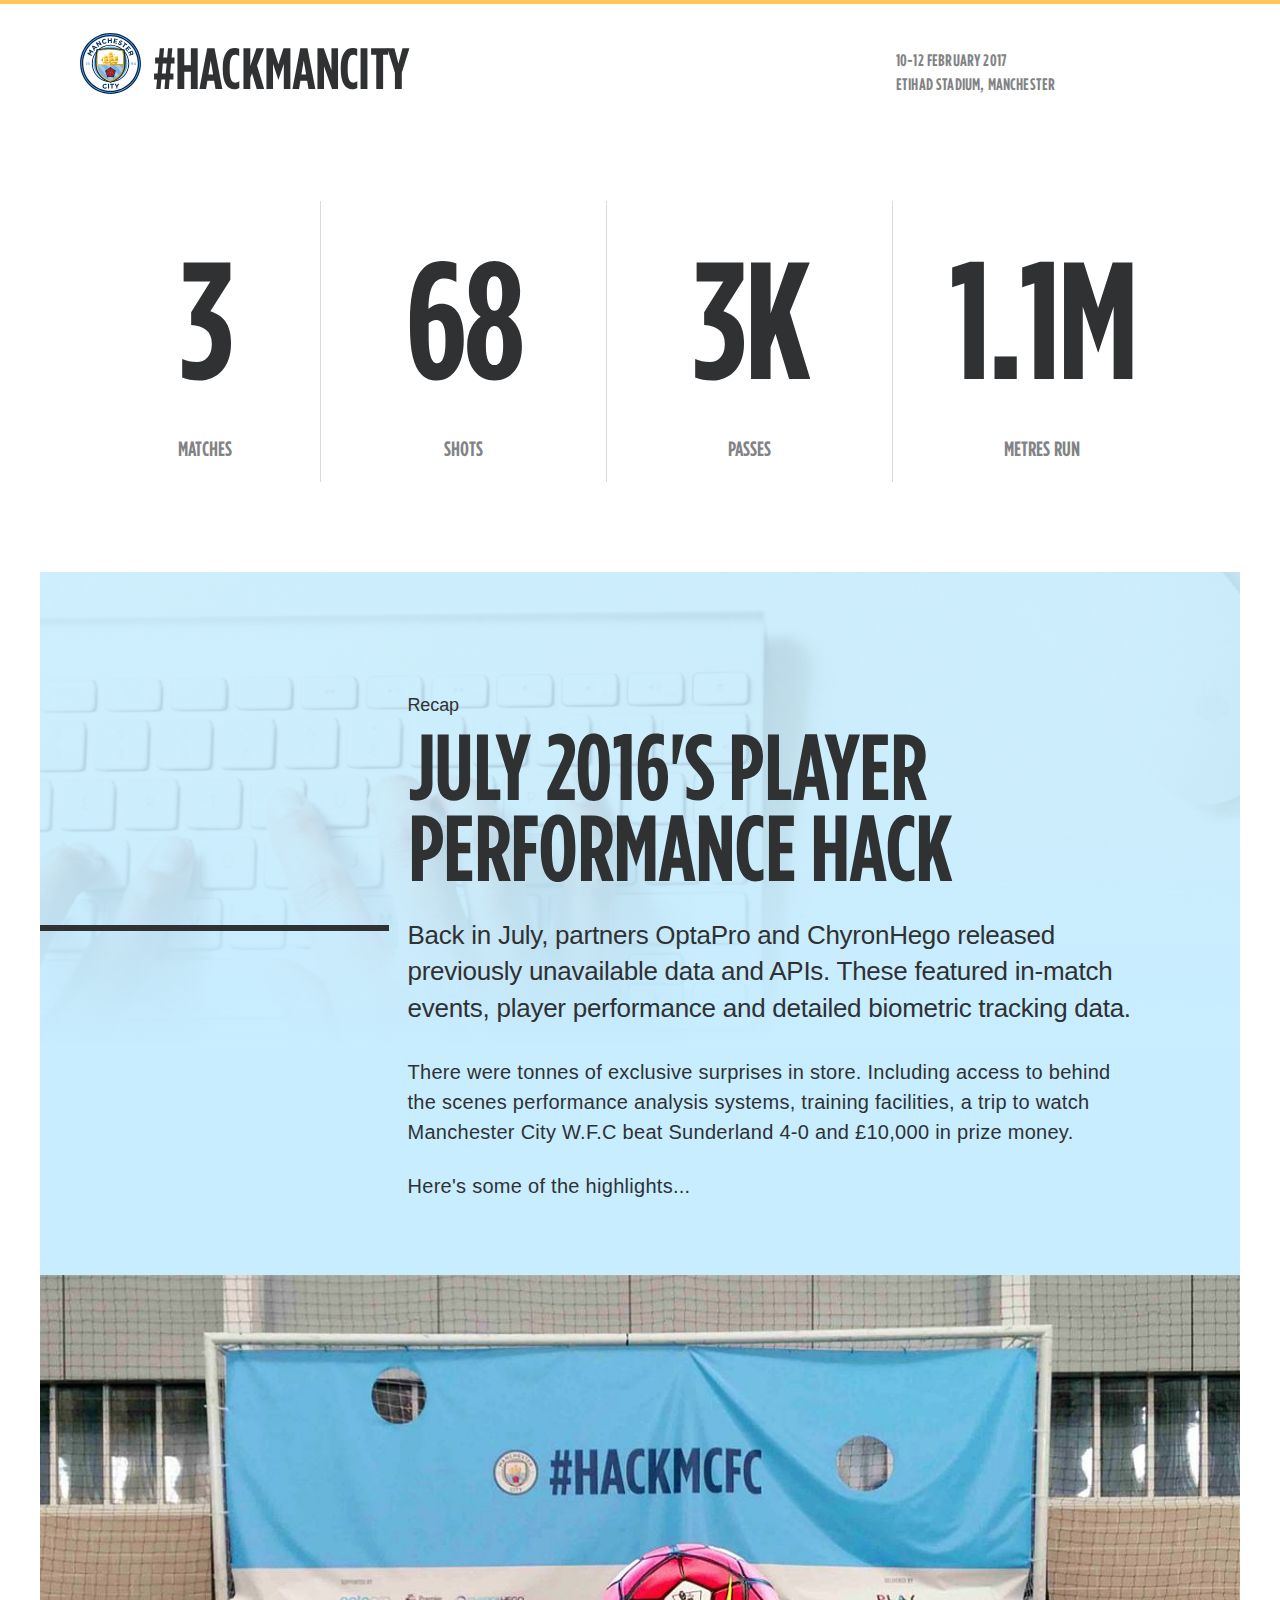
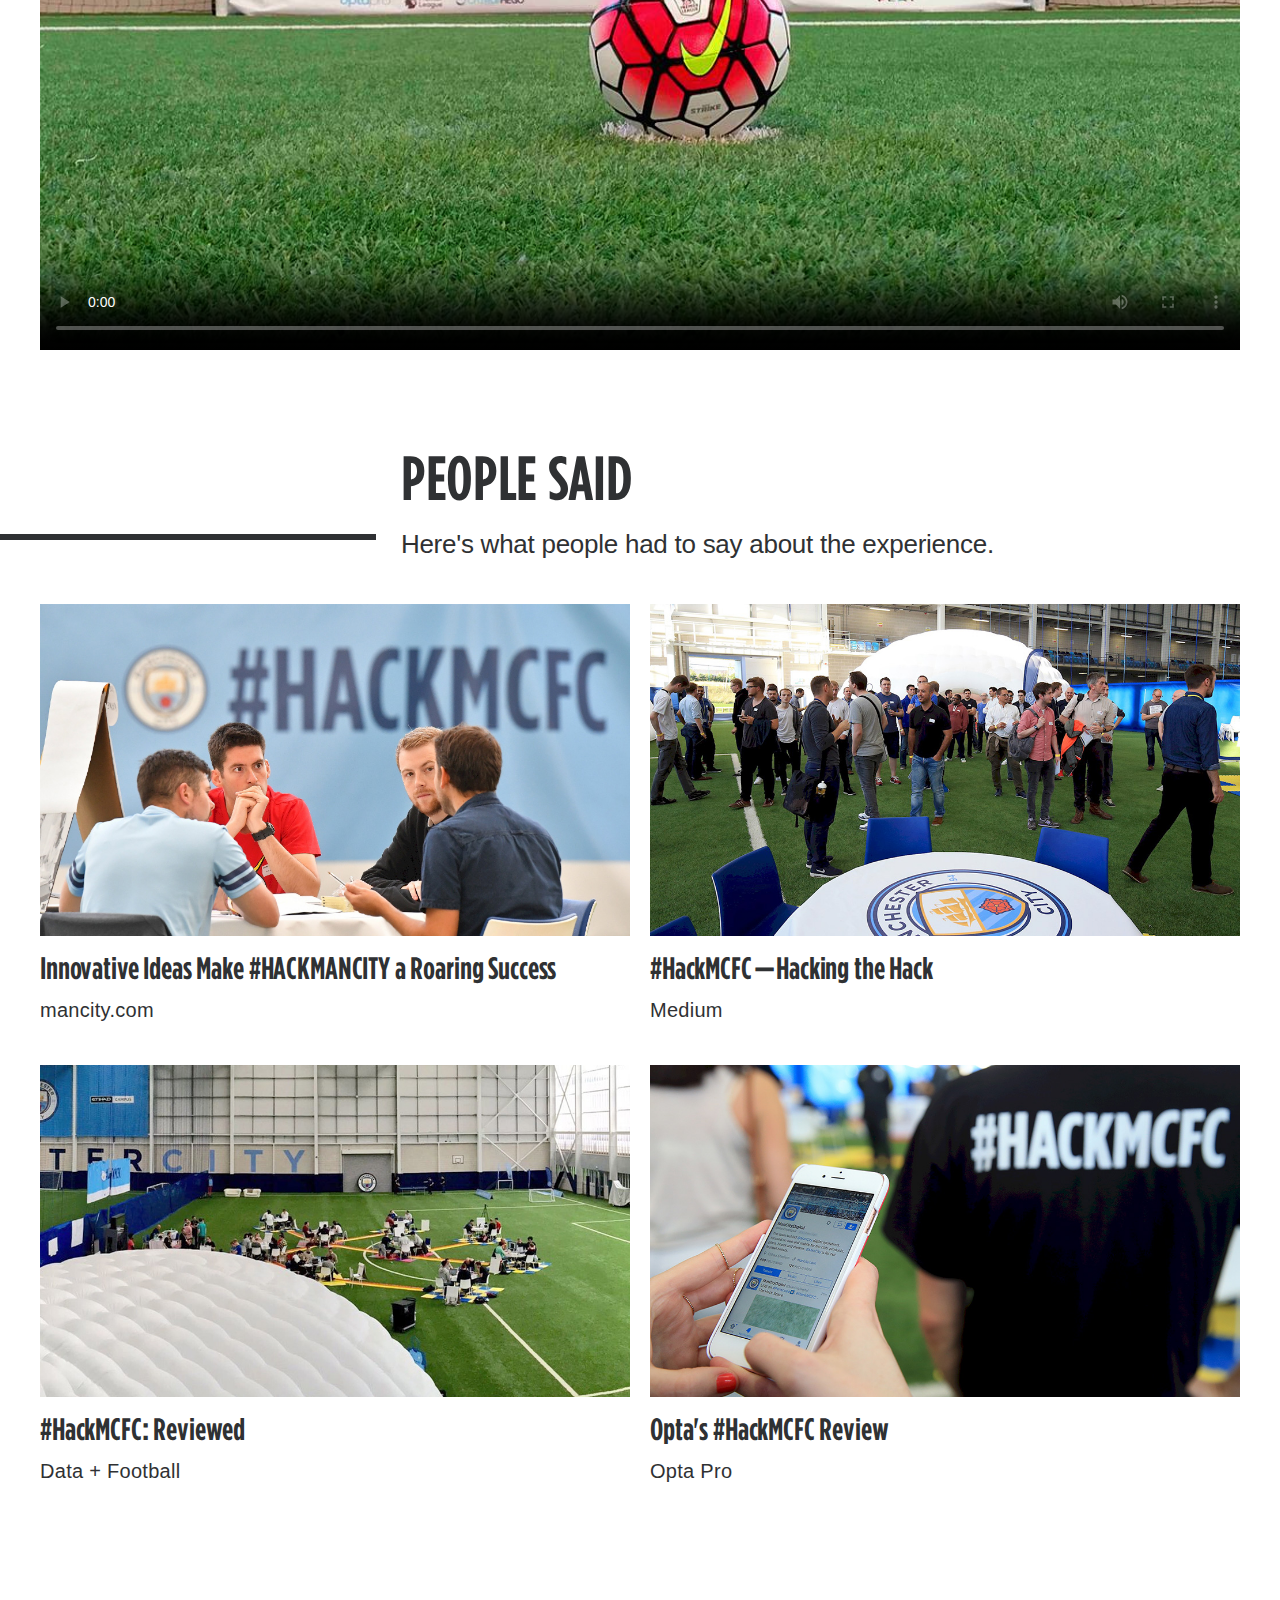
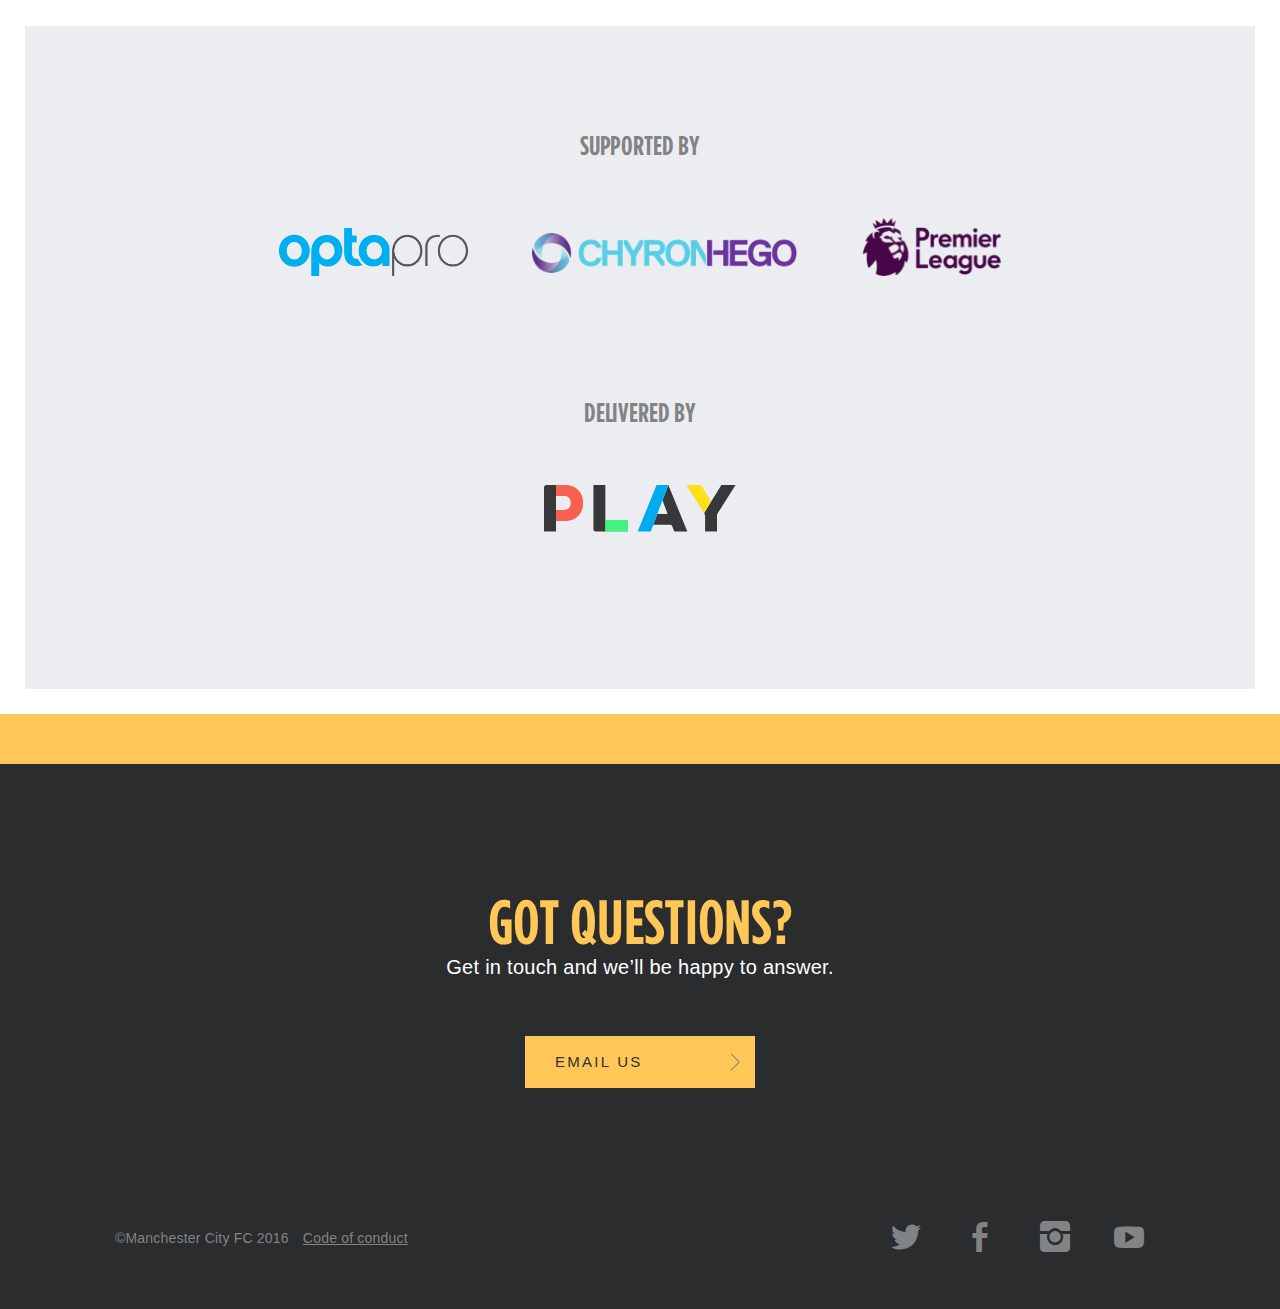
==== commit c4adc716: "Testing video migration" ====
--- a/player-performance-data-july-2016/index.html
+++ b/player-performance-data-july-2016/index.html
@@ -111,7 +111,7 @@
 <section class="data-wrap">
   <div class="data bottom-pad">
     <div class="content extra-pad">
-      <h2>What People Said</h2>
+      <h2>People Said</h2>
       <p class="line-wrap">Here's what people had to say about the experience.</p>
     </div>
 
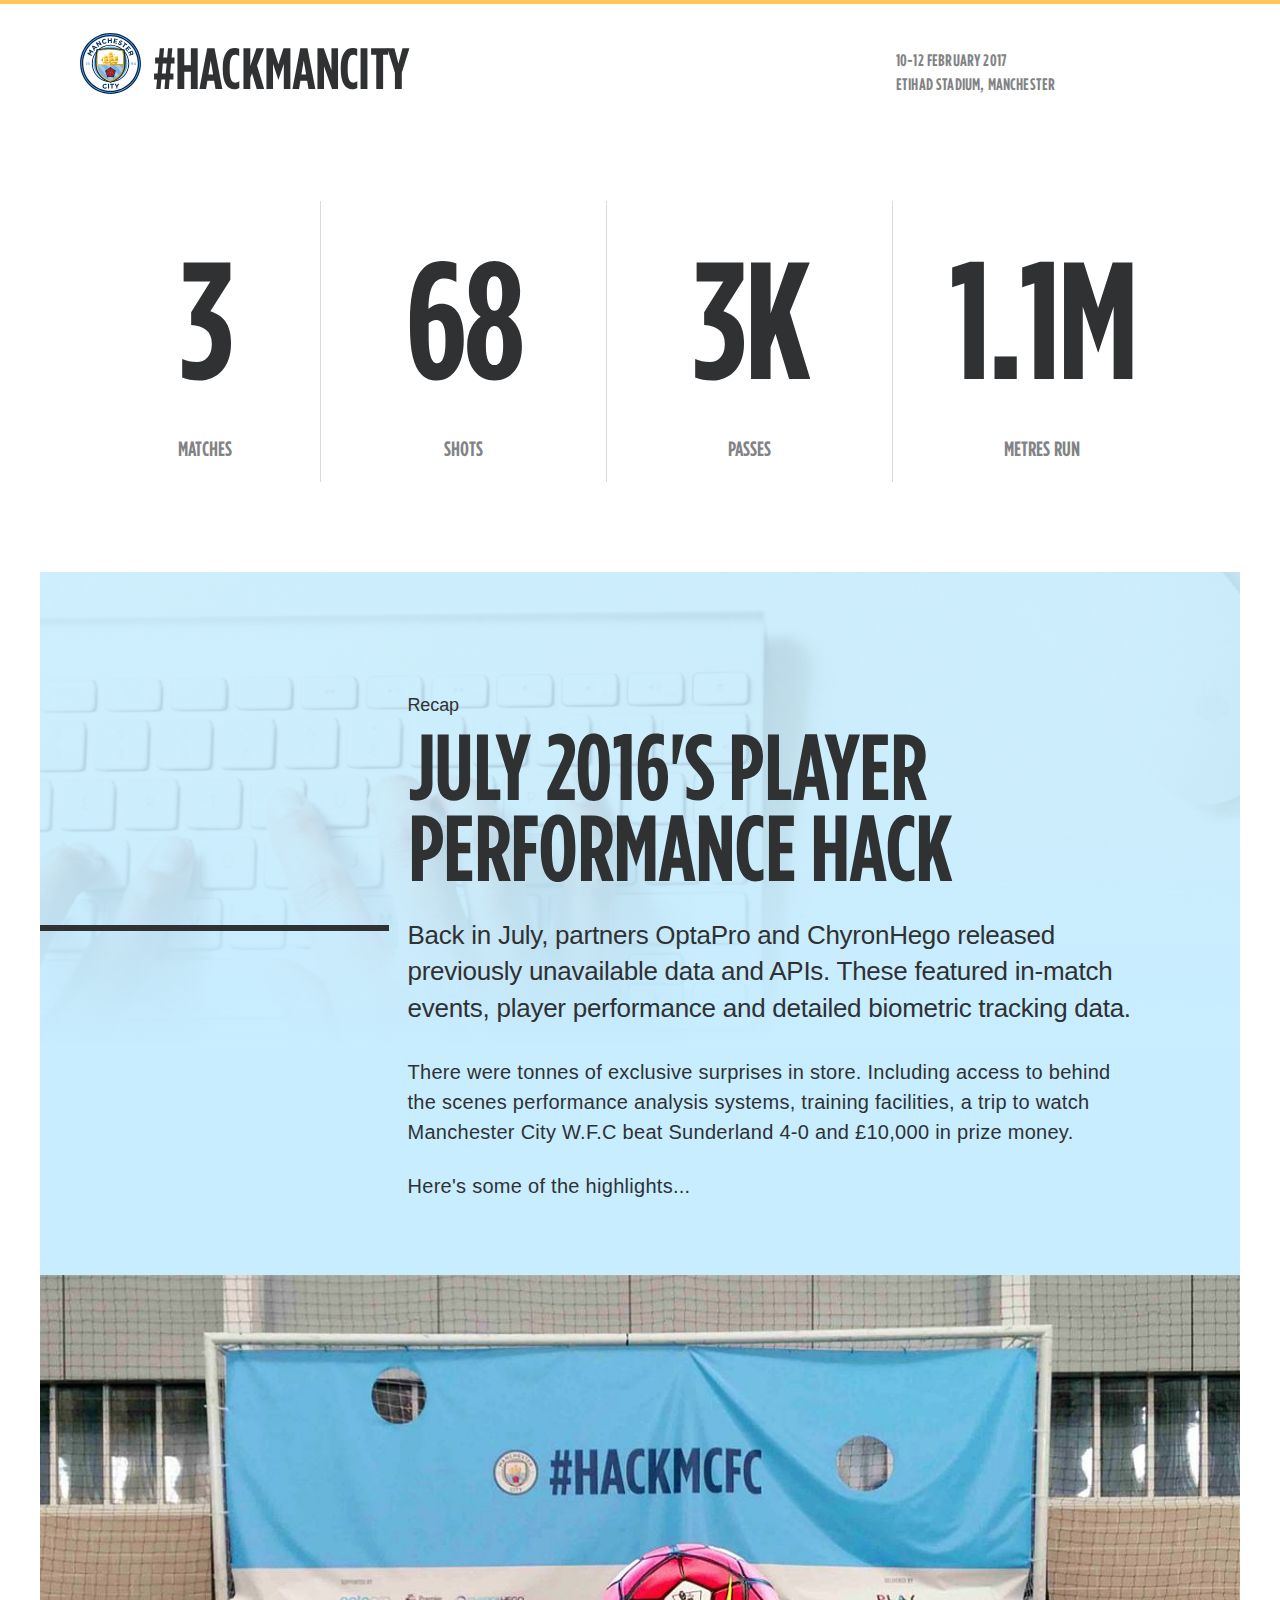
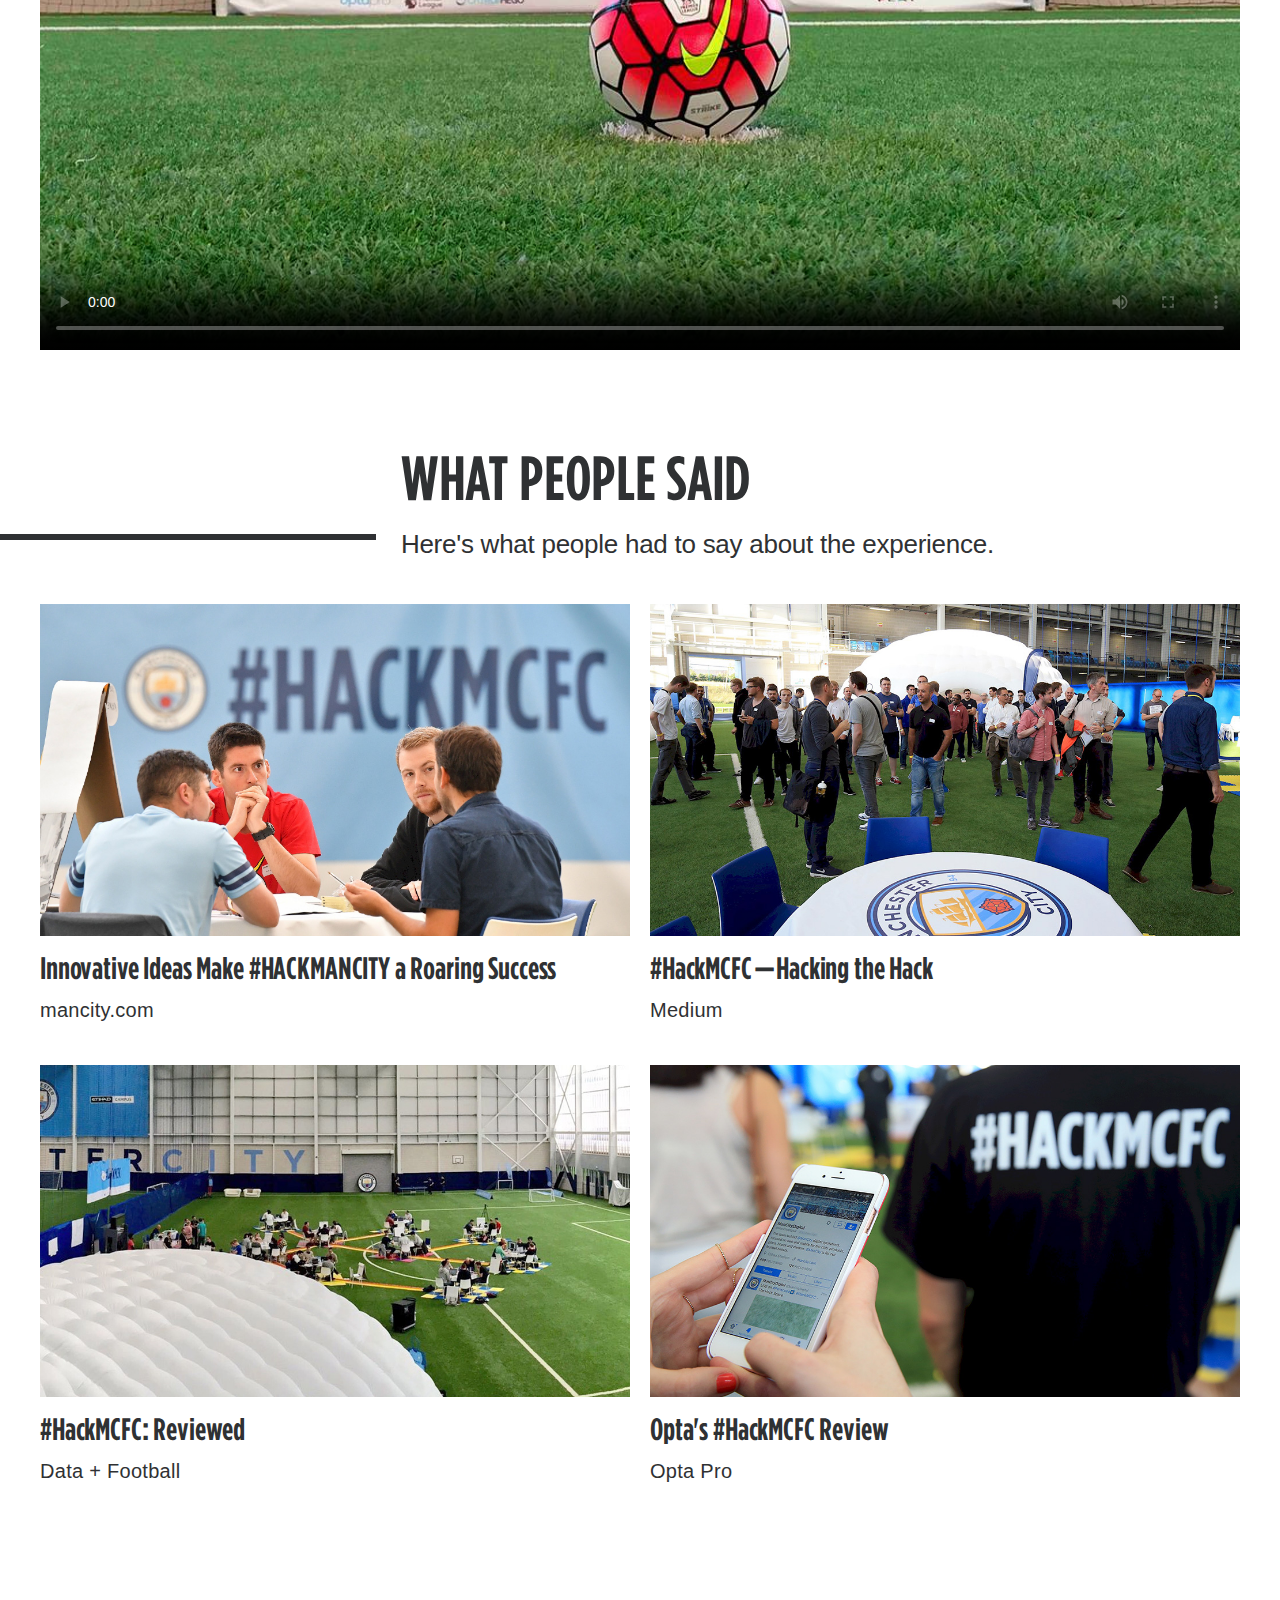
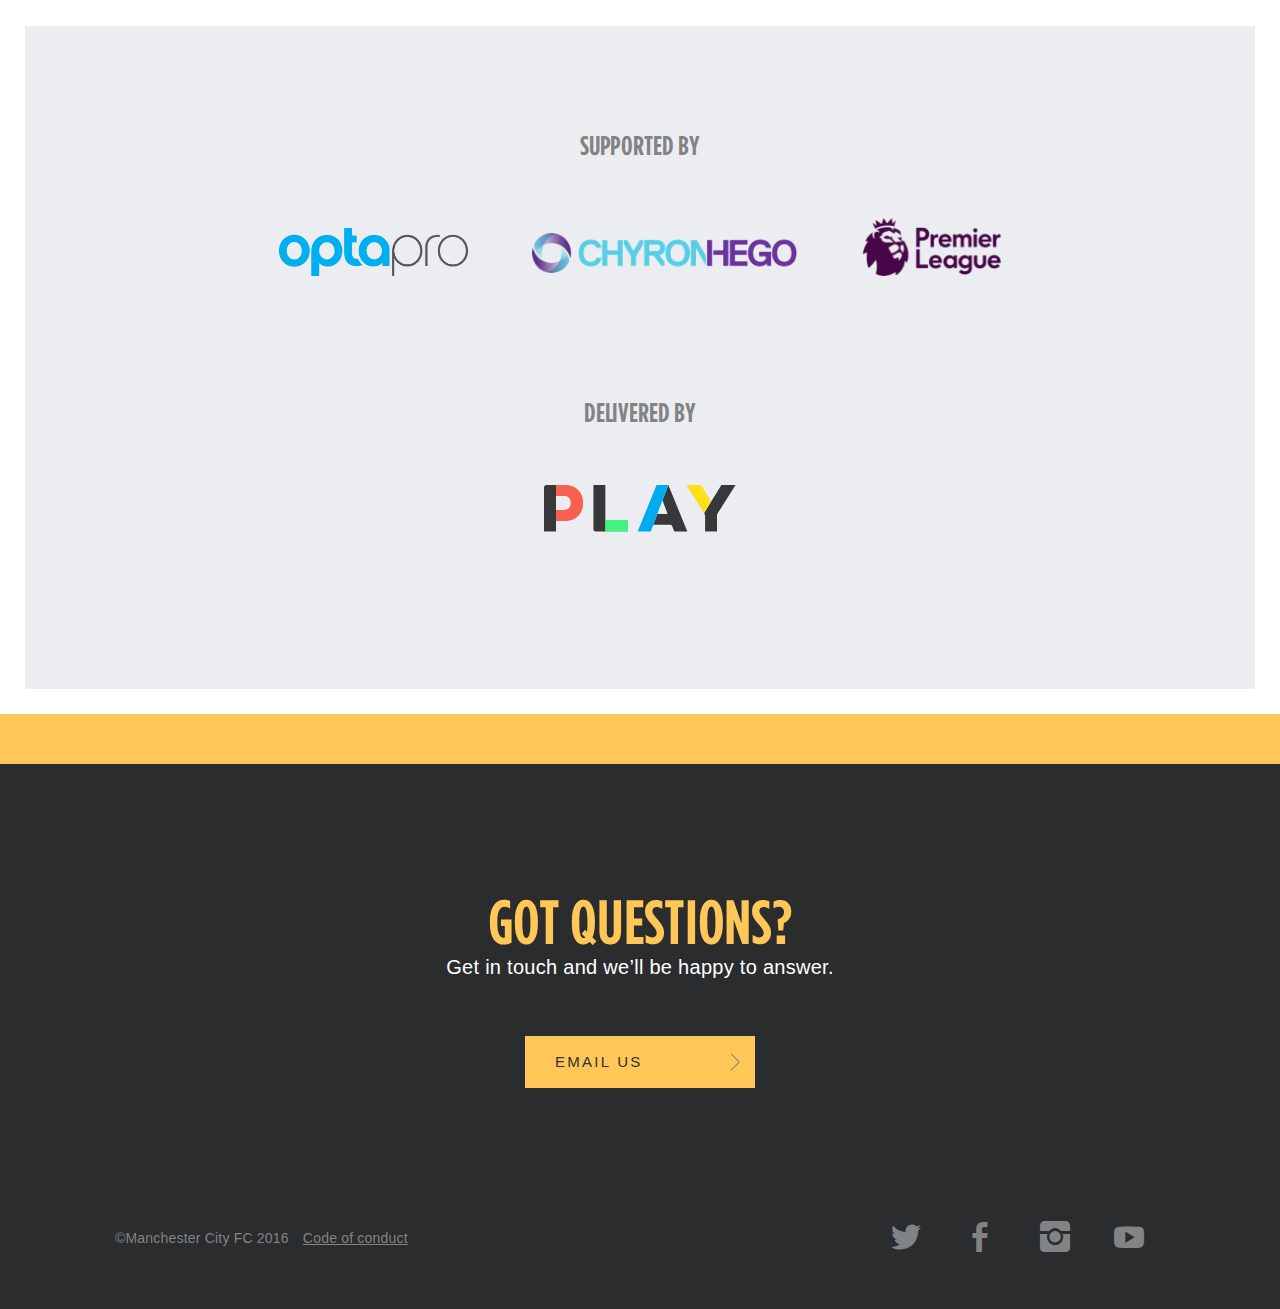
==== commit 8367140f: "Video done" ====
--- a/player-performance-data-july-2016/index.html
+++ b/player-performance-data-july-2016/index.html
@@ -111,7 +111,7 @@
 <section class="data-wrap">
   <div class="data bottom-pad">
     <div class="content extra-pad">
-      <h2>People Said</h2>
+      <h2>What People Said</h2>
       <p class="line-wrap">Here's what people had to say about the experience.</p>
     </div>
 
